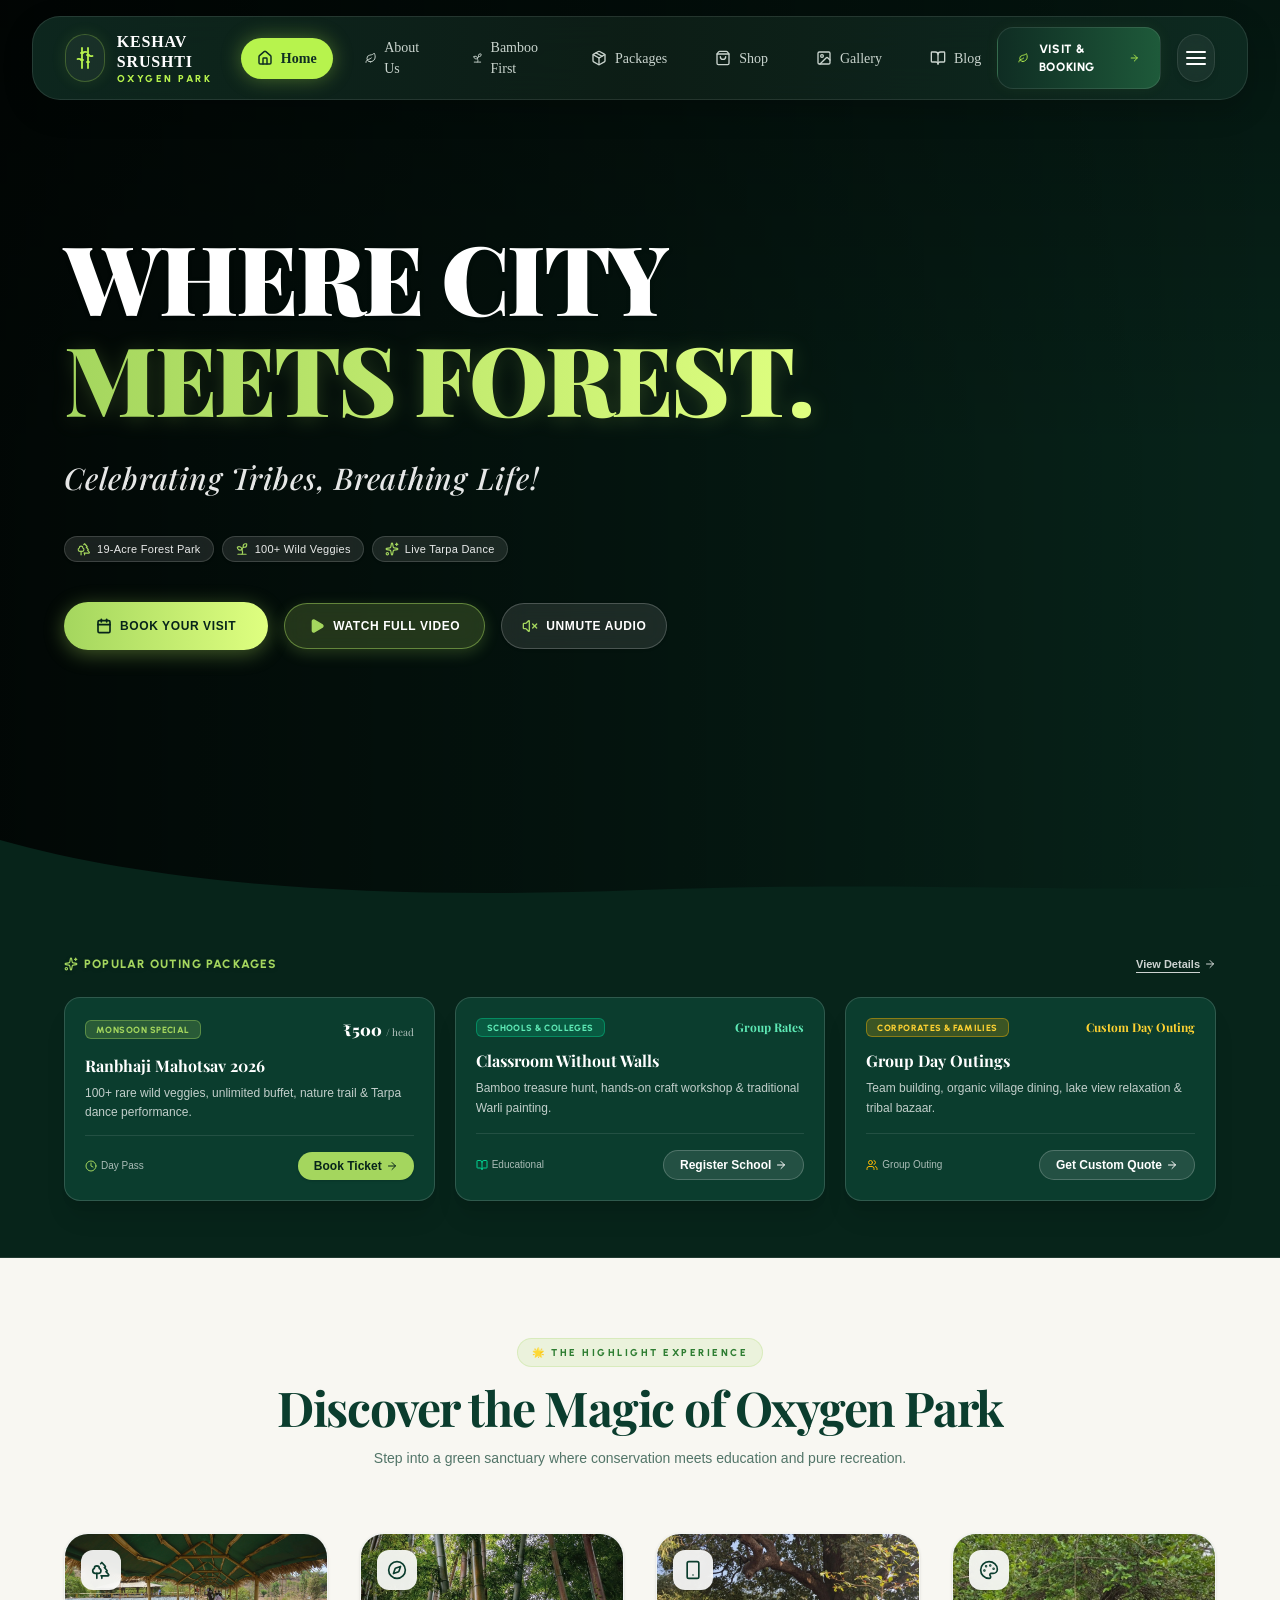
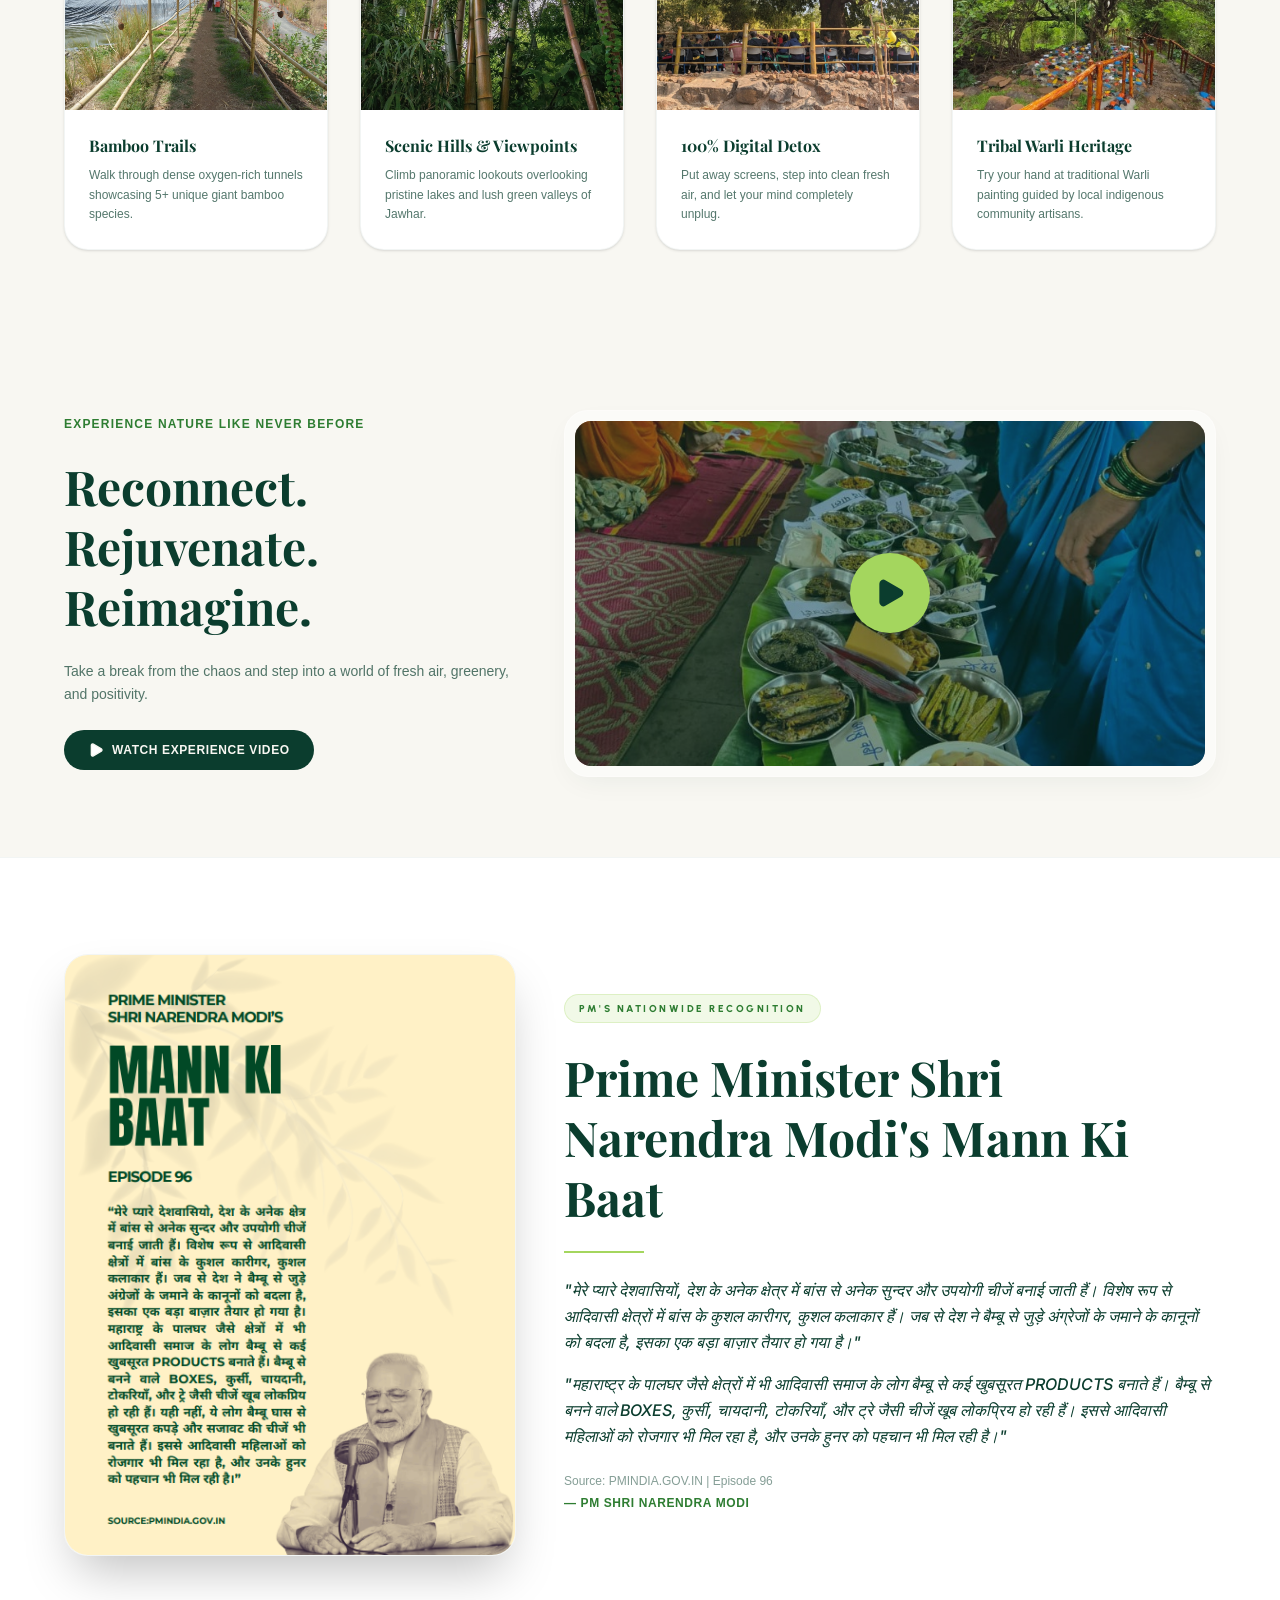
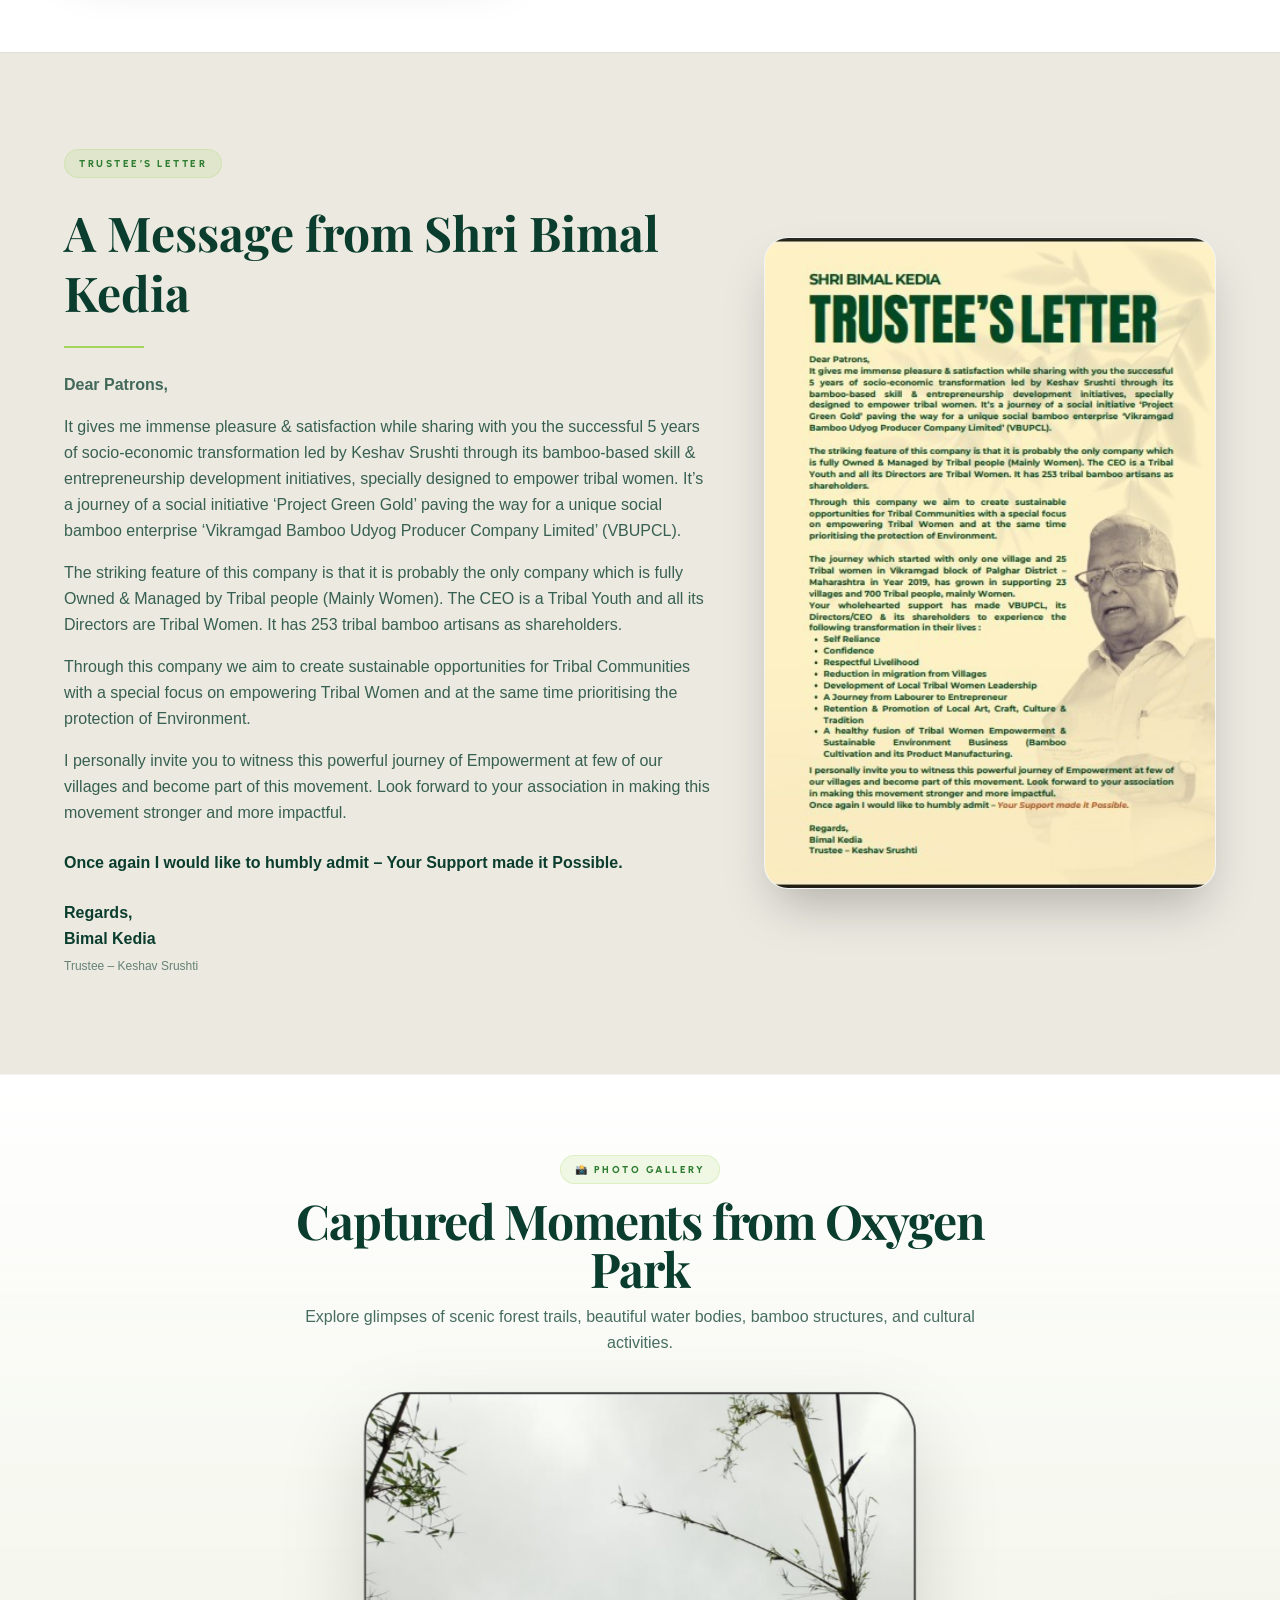
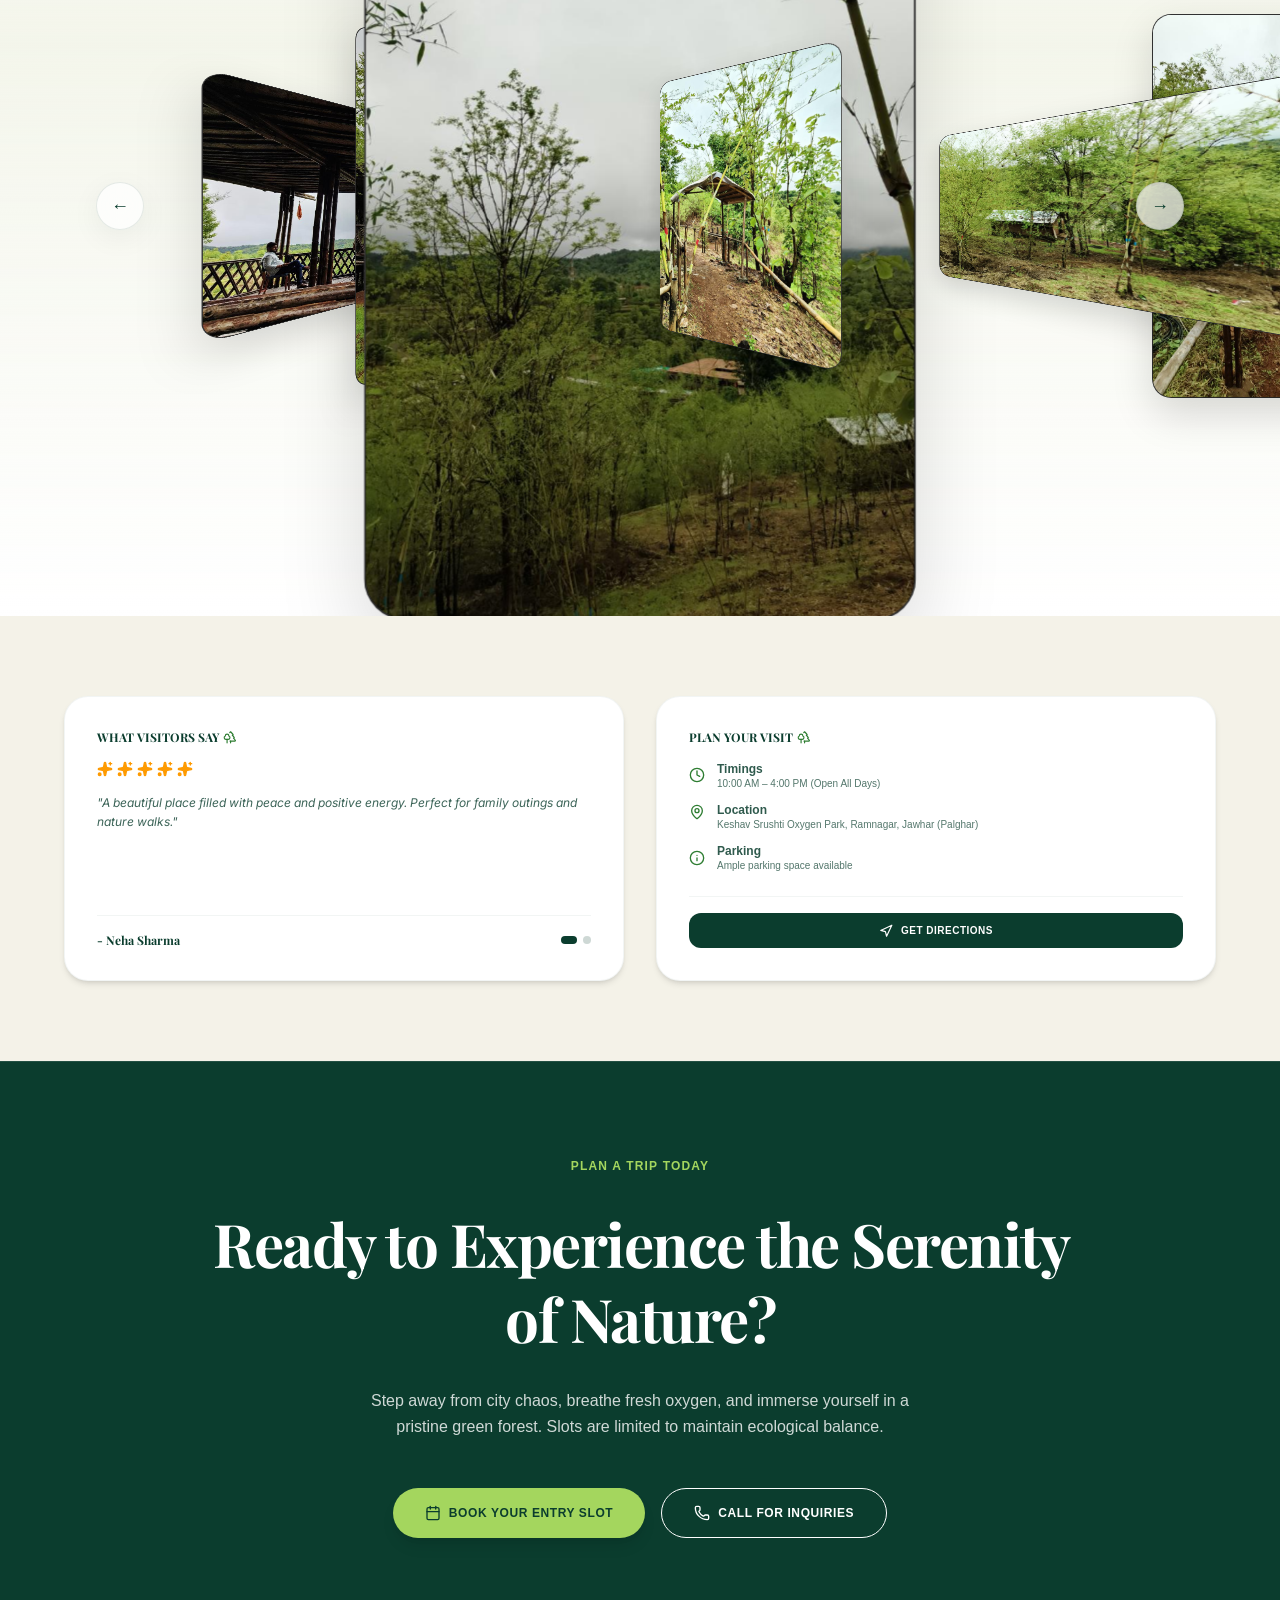
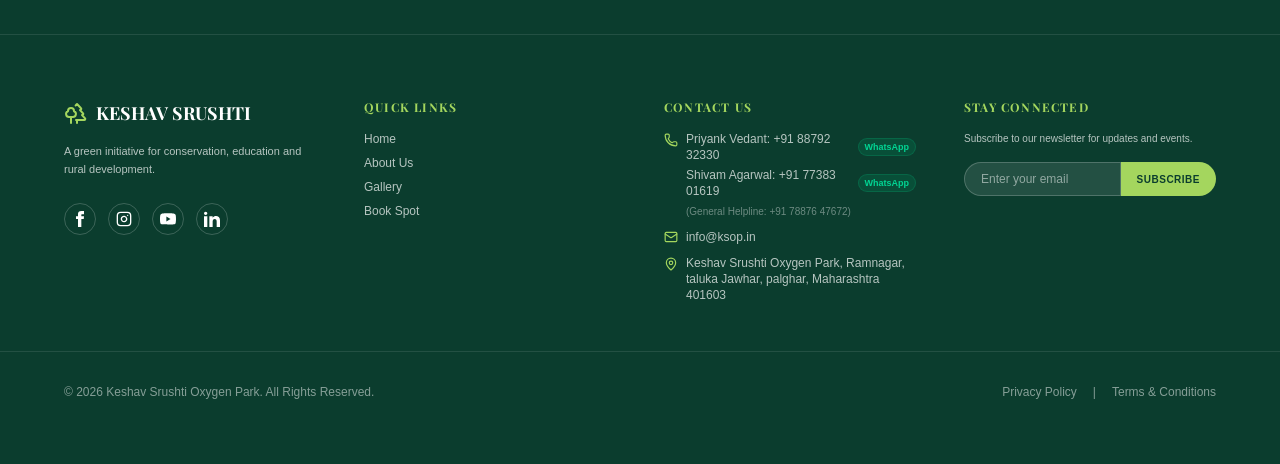
==== index.html @ 67abbc07 "Initial commit: Pixel-perfect clone of Keshav Srushti Oxygen Park (ksop.in)" ====
<!DOCTYPE html>
<html lang="en" class="h-full antialiased scroll-smooth"><head><meta charset="utf-8"><meta name="viewport" content="width=device-width, initial-scale=1"><link rel="preload" as="image" imagesrcset="/icon.png"><link rel="stylesheet" href="/_next/static/chunks/1e2nemvniucsb.css" data-precedence="next"><link rel="preload" as="script" fetchpriority="low" href="/_next/static/chunks/2zjueh7t2vecu.js"><link rel="preload" href="https://fonts.googleapis.com/css2?family=Inter:wght@300;400;500;600;700&amp;family=Playfair+Display:ital,wght@0,400..900;1,400..900&amp;family=Urbanist:wght@400;500;600;700;800&amp;family=Material+Symbols+Outlined:opsz,wght,FILL,GRAD@20..48,100..700,0..1,-50..200&amp;display=swap" as="style"><link rel="preconnect" href="https://fonts.googleapis.com"><link rel="preconnect" href="https://fonts.gstatic.com" crossorigin="anonymous"><title>Keshav Srushti Oxygen Park | Breathe Fresh, Reconnect with Nature</title><meta name="description" content="Escape the city and discover bamboo trails, oxygen-rich forests, scenic viewpoints, local food, and tribal cultural experiences in Jawhar, Maharashtra."><meta name="keywords" content="Keshav Srushti, Oxygen Park, Jawhar, Eco Tourism, Maharashtra Tourism, Forest Trails, Nature Booking"><meta property="og:title" content="Keshav Srushti Oxygen Park | Jawhar, Maharashtra"><meta property="og:description" content="Escape the city and experience bamboo trails, oxygen-rich forests, and scenic viewpoints."><meta property="og:locale" content="en_IN"><meta property="og:type" content="website"><meta name="twitter:card" content="summary"><meta name="twitter:title" content="Keshav Srushti Oxygen Park | Jawhar, Maharashtra"><meta name="twitter:description" content="Escape the city and experience bamboo trails, oxygen-rich forests, and scenic viewpoints."><link rel="icon" href="/favicon.ico" sizes="48x48" type="image/x-icon"><link rel="icon" href="/icon.png" sizes="1024x1024" type="image/png"><link href="https://fonts.googleapis.com/css2?family=Inter:wght@300;400;500;600;700&amp;family=Playfair+Display:ital,wght@0,400..900;1,400..900&amp;family=Urbanist:wght@400;500;600;700;800&amp;family=Material+Symbols+Outlined:opsz,wght,FILL,GRAD@20..48,100..700,0..1,-50..200&amp;display=swap" rel="stylesheet"><link rel="stylesheet" href="/styles.css">
</head><body class="min-h-full flex flex-col bg-background font-body text-on-background"><div hidden=""><!--$--><!--/$--></div><!--$--><div class="relative min-h-screen selection:bg-accent selection:text-primary bg-background text-tertiary antialiased overflow-x-hidden font-body flex flex-col justify-between"><nav class="fixed left-1/2 -translate-x-1/2 w-[calc(100%-2rem)] md:w-[calc(100%-4rem)] max-w-[1440px] z-50 transition-all duration-500 ease-[cubic-bezier(0.16,1,0.3,1)] top-4 h-[84px] rounded-[28px] bg-gradient-to-r from-[#0F2D23]/85 via-[#0F2119]/82 to-[#0F2D23]/85 border-white/10 shadow-[0_10px_30px_rgba(0,0,0,0.2)] border backdrop-blur-[20px] flex items-center px-6 md:px-8" style="opacity: 1; transform: none;"><div class="flex justify-between items-center w-full"><a class="flex items-center gap-3 group z-50" href="/"><div class="w-11 h-11 md:w-12 md:h-12 rounded-full bg-white/5 border border-[#B7F34D]/25 flex items-center justify-center text-[#B7F34D] shadow-[0_0_15px_rgba(183,243,77,0.1)] transition-all duration-300 group-hover:scale-105 group-hover:border-[#B7F34D]/50 group-hover:bg-[#B7F34D]/5"><svg class="w-5.5 h-5.5 md:w-6 md:h-6 stroke-[1.8]" viewBox="0 0 24 24" fill="none" stroke="currentColor"><path d="M9 22V2M15 22V2" stroke-linecap="round"></path><path d="M8 7h2M8 14h2M14 9h2M14 16h2" stroke-linecap="round"></path><path d="M9 7c1.5-1 3-1.5 4.5-1M15 9c1.5 1 3 1.5 4.5 1M9 14c-1.5-1-3-1.5-4.5-1" stroke-linecap="round"></path></svg></div><div class="flex flex-col"><span class="font-['Urbanist'] text-sm md:text-base font-bold tracking-[0.05em] text-white leading-tight uppercase">KESHAV SRUSHTI</span><span class="font-['Urbanist'] text-[9px] md:text-[10px] font-extrabold tracking-[0.25em] text-[#B7F34D] uppercase leading-none mt-0.5">OXYGEN PARK</span></div></a><div class="hidden lg:flex gap-2 xl:gap-4 items-center font-['Urbanist'] text-[14px] font-medium text-[#C9D4CE]"><a class="relative px-4 py-2.5 rounded-full flex items-center gap-2 group transition-all duration-300 text-[#0F2D23] font-bold" href="/"><svg xmlns="http://www.w3.org/2000/svg" width="24" height="24" viewBox="0 0 24 24" fill="none" stroke="currentColor" stroke-width="2" stroke-linecap="round" stroke-linejoin="round" class="lucide lucide-house w-4 h-4 transition-transform duration-300 group-hover:scale-110 text-[#0F2D23] stroke-[2.2]" aria-hidden="true"><path d="M15 21v-8a1 1 0 0 0-1-1h-4a1 1 0 0 0-1 1v8"></path><path d="M3 10a2 2 0 0 1 .709-1.528l7-6a2 2 0 0 1 2.582 0l7 6A2 2 0 0 1 21 10v9a2 2 0 0 1-2 2H5a2 2 0 0 1-2-2z"></path></svg><span>Home</span><div class="absolute inset-0 bg-[#B7F34D] rounded-full -z-10 shadow-[0_0_20px_rgba(183,243,77,0.35)]" style="opacity: 1;"></div></a><a class="relative px-4 py-2.5 rounded-full flex items-center gap-2 group transition-all duration-300 hover:text-white" href="/about"><svg xmlns="http://www.w3.org/2000/svg" width="24" height="24" viewBox="0 0 24 24" fill="none" stroke="currentColor" stroke-width="2" stroke-linecap="round" stroke-linejoin="round" class="lucide lucide-leaf w-4 h-4 transition-transform duration-300 group-hover:scale-110 text-[#C9D4CE] group-hover:text-[#B7F34D]" aria-hidden="true"><path d="M11 20A7 7 0 0 1 9.8 6.1C15.5 5 17 4.48 19 2c1 2 2 4.18 2 8 0 5.5-4.78 10-10 10Z"></path><path d="M2 21c0-3 1.85-5.36 5.08-6C9.5 14.52 12 13 13 12"></path></svg><span>About Us</span><span class="absolute bottom-1 left-1/2 -translate-x-1/2 w-0 h-[2px] bg-[#B7F34D] rounded-full transition-all duration-300 group-hover:w-1/2"></span></a><a class="relative px-4 py-2.5 rounded-full flex items-center gap-2 group transition-all duration-300 hover:text-white" href="/bamboofirst"><svg xmlns="http://www.w3.org/2000/svg" width="24" height="24" viewBox="0 0 24 24" fill="none" stroke="currentColor" stroke-width="2" stroke-linecap="round" stroke-linejoin="round" class="lucide lucide-sprout w-4 h-4 transition-transform duration-300 group-hover:scale-110 text-[#C9D4CE] group-hover:text-[#B7F34D]" aria-hidden="true"><path d="M14 9.536V7a4 4 0 0 1 4-4h1.5a.5.5 0 0 1 .5.5V5a4 4 0 0 1-4 4 4 4 0 0 0-4 4c0 2 1 3 1 5a5 5 0 0 1-1 3"></path><path d="M4 9a5 5 0 0 1 8 4 5 5 0 0 1-8-4"></path><path d="M5 21h14"></path></svg><span>Bamboo First</span><span class="absolute bottom-1 left-1/2 -translate-x-1/2 w-0 h-[2px] bg-[#B7F34D] rounded-full transition-all duration-300 group-hover:w-1/2"></span></a><a class="relative px-4 py-2.5 rounded-full flex items-center gap-2 group transition-all duration-300 hover:text-white" href="/packages"><svg xmlns="http://www.w3.org/2000/svg" width="24" height="24" viewBox="0 0 24 24" fill="none" stroke="currentColor" stroke-width="2" stroke-linecap="round" stroke-linejoin="round" class="lucide lucide-package w-4 h-4 transition-transform duration-300 group-hover:scale-110 text-[#C9D4CE] group-hover:text-[#B7F34D]" aria-hidden="true"><path d="M11 21.73a2 2 0 0 0 2 0l7-4A2 2 0 0 0 21 16V8a2 2 0 0 0-1-1.73l-7-4a2 2 0 0 0-2 0l-7 4A2 2 0 0 0 3 8v8a2 2 0 0 0 1 1.73z"></path><path d="M12 22V12"></path><polyline points="3.29 7 12 12 20.71 7"></polyline><path d="m7.5 4.27 9 5.15"></path></svg><span>Packages</span><span class="absolute bottom-1 left-1/2 -translate-x-1/2 w-0 h-[2px] bg-[#B7F34D] rounded-full transition-all duration-300 group-hover:w-1/2"></span></a><a class="relative px-4 py-2.5 rounded-full flex items-center gap-2 group transition-all duration-300 hover:text-white" href="/shop"><svg xmlns="http://www.w3.org/2000/svg" width="24" height="24" viewBox="0 0 24 24" fill="none" stroke="currentColor" stroke-width="2" stroke-linecap="round" stroke-linejoin="round" class="lucide lucide-shopping-bag w-4 h-4 transition-transform duration-300 group-hover:scale-110 text-[#C9D4CE] group-hover:text-[#B7F34D]" aria-hidden="true"><path d="M16 10a4 4 0 0 1-8 0"></path><path d="M3.103 6.034h17.794"></path><path d="M3.4 5.467a2 2 0 0 0-.4 1.2V20a2 2 0 0 0 2 2h14a2 2 0 0 0 2-2V6.667a2 2 0 0 0-.4-1.2l-2-2.667A2 2 0 0 0 17 2H7a2 2 0 0 0-1.6.8z"></path></svg><span>Shop</span><span class="absolute bottom-1 left-1/2 -translate-x-1/2 w-0 h-[2px] bg-[#B7F34D] rounded-full transition-all duration-300 group-hover:w-1/2"></span></a><a class="relative px-4 py-2.5 rounded-full flex items-center gap-2 group transition-all duration-300 hover:text-white" href="/gallery"><svg xmlns="http://www.w3.org/2000/svg" width="24" height="24" viewBox="0 0 24 24" fill="none" stroke="currentColor" stroke-width="2" stroke-linecap="round" stroke-linejoin="round" class="lucide lucide-image w-4 h-4 transition-transform duration-300 group-hover:scale-110 text-[#C9D4CE] group-hover:text-[#B7F34D]" aria-hidden="true"><rect width="18" height="18" x="3" y="3" rx="2" ry="2"></rect><circle cx="9" cy="9" r="2"></circle><path d="m21 15-3.086-3.086a2 2 0 0 0-2.828 0L6 21"></path></svg><span>Gallery</span><span class="absolute bottom-1 left-1/2 -translate-x-1/2 w-0 h-[2px] bg-[#B7F34D] rounded-full transition-all duration-300 group-hover:w-1/2"></span></a><a class="relative px-4 py-2.5 rounded-full flex items-center gap-2 group transition-all duration-300 hover:text-white" href="/blog"><svg xmlns="http://www.w3.org/2000/svg" width="24" height="24" viewBox="0 0 24 24" fill="none" stroke="currentColor" stroke-width="2" stroke-linecap="round" stroke-linejoin="round" class="lucide lucide-book-open w-4 h-4 transition-transform duration-300 group-hover:scale-110 text-[#C9D4CE] group-hover:text-[#B7F34D]" aria-hidden="true"><path d="M12 7v14"></path><path d="M3 18a1 1 0 0 1-1-1V4a1 1 0 0 1 1-1h5a4 4 0 0 1 4 4 4 4 0 0 1 4-4h5a1 1 0 0 1 1 1v13a1 1 0 0 1-1 1h-6a3 3 0 0 0-3 3 3 3 0 0 0-3-3z"></path></svg><span>Blog</span><span class="absolute bottom-1 left-1/2 -translate-x-1/2 w-0 h-[2px] bg-[#B7F34D] rounded-full transition-all duration-300 group-hover:w-1/2"></span></a></div><div class="flex items-center gap-4"><a class="hidden md:flex items-center gap-2.5 px-5 py-3 rounded-2xl bg-gradient-to-r from-[#0F2D23] to-[#1E5A3A] border border-white/10 font-['Urbanist'] text-[12px] uppercase tracking-wider font-extrabold text-white shadow-[0_0_15px_rgba(183,243,77,0.05)] hover:shadow-[0_10px_25px_rgba(30,90,58,0.35)] hover:border-[#B7F34D]/35 transition-all duration-300 group hover:-translate-y-0.5 active:translate-y-0" href="/booking"><svg xmlns="http://www.w3.org/2000/svg" width="24" height="24" viewBox="0 0 24 24" fill="none" stroke="currentColor" stroke-width="2" stroke-linecap="round" stroke-linejoin="round" class="lucide lucide-leaf w-3.5 h-3.5 text-[#B7F34D] transition-transform duration-300 group-hover:rotate-12" aria-hidden="true"><path d="M11 20A7 7 0 0 1 9.8 6.1C15.5 5 17 4.48 19 2c1 2 2 4.18 2 8 0 5.5-4.78 10-10 10Z"></path><path d="M2 21c0-3 1.85-5.36 5.08-6C9.5 14.52 12 13 13 12"></path></svg><span>Visit &amp; Booking</span><svg xmlns="http://www.w3.org/2000/svg" width="24" height="24" viewBox="0 0 24 24" fill="none" stroke="currentColor" stroke-width="2" stroke-linecap="round" stroke-linejoin="round" class="lucide lucide-arrow-right w-3.5 h-3.5 text-[#B7F34D] transition-transform duration-300 group-hover:translate-x-1" aria-hidden="true"><path d="M5 12h14"></path><path d="m12 5 7 7-7 7"></path></svg></a><button class="z-50 w-11 h-11 md:w-12 md:h-12 rounded-full bg-white/5 border border-white/10 hover:border-[#B7F34D]/30 hover:bg-white/10 text-white flex items-center justify-center transition-all duration-300 focus:outline-none shadow-md backdrop-blur-md" aria-label="Toggle Menu"><div class="relative w-6 h-6 flex flex-col justify-center items-center"><span class="block absolute h-[2px] w-5 bg-white rounded-full transition-all duration-350 ease-[cubic-bezier(0.16,1,0.3,1)] -translate-y-1.5"></span><span class="block absolute h-[2px] w-5 bg-white rounded-full transition-all duration-250 ease-[cubic-bezier(0.16,1,0.3,1)] opacity-100"></span><span class="block absolute h-[2px] w-5 bg-white rounded-full transition-all duration-350 ease-[cubic-bezier(0.16,1,0.3,1)] translate-y-1.5"></span></div></button></div></div></nav><main class="flex-1 w-full pt-0"><div class="w-full"><section class="relative min-h-screen w-full flex items-center justify-center overflow-hidden bg-[#07241A] pt-28 pb-32"><div class="absolute inset-0 z-0"><video autoplay="" loop="" muted="" playsinline="" preload="auto" class="absolute inset-0 w-full h-full object-cover object-center filter brightness-[0.68] md:brightness-[0.75] contrast-[1.03]" src="/keshav_shrusti_image/hero_video.mp4"></video><div class="absolute inset-0 bg-gradient-to-t from-[#07241A] via-transparent to-black/40 z-10 pointer-events-none"></div><div class="absolute inset-0 bg-gradient-to-r from-black/80 via-black/45 to-transparent z-10 pointer-events-none"></div></div><div class="relative z-20 max-w-7xl mx-auto px-5 md:px-16 w-full flex flex-col justify-center h-full pt-12 md:pt-16 pb-16 md:pb-24"><div class="max-w-3xl text-left space-y-6 md:space-y-8 mt-4 md:mt-6"><h1 class="font-headline text-4xl sm:text-6xl lg:text-8xl text-white leading-[1.05] font-black tracking-tight drop-shadow-sm">WHERE CITY <br><span class="text-transparent bg-clip-text bg-gradient-to-r from-accent to-[#DFFF80] filter drop-shadow-[0_2px_10px_rgba(182,238,98,0.2)]">MEETS FOREST.</span></h1><h2 class="font-headline text-base sm:text-2xl md:text-3xl text-white/90 font-medium italic tracking-wide pb-1" style="opacity: 1; transform: none;">Celebrating Tribes, Breathing Life!</h2><div class="flex flex-wrap gap-2 pt-1"><span class="inline-flex items-center gap-1.5 px-3 py-1 rounded-full bg-white/10 backdrop-blur-md border border-white/15 text-white/90 text-[11px] font-medium tracking-wide shadow-sm"><svg xmlns="http://www.w3.org/2000/svg" width="24" height="24" viewBox="0 0 24 24" fill="none" stroke="currentColor" stroke-width="2" stroke-linecap="round" stroke-linejoin="round" class="lucide lucide-trees w-3.5 h-3.5 text-accent" aria-hidden="true"><path d="M10 10v.2A3 3 0 0 1 8.9 16H5a3 3 0 0 1-1-5.8V10a3 3 0 0 1 6 0Z"></path><path d="M7 16v6"></path><path d="M13 19v3"></path><path d="M12 19h8.3a1 1 0 0 0 .7-1.7L18 14h.3a1 1 0 0 0 .7-1.7L16 9h.2a1 1 0 0 0 .8-1.7L13 3l-1.4 1.5"></path></svg> 19-Acre Forest Park</span><span class="inline-flex items-center gap-1.5 px-3 py-1 rounded-full bg-white/10 backdrop-blur-md border border-white/15 text-white/90 text-[11px] font-medium tracking-wide shadow-sm"><svg xmlns="http://www.w3.org/2000/svg" width="24" height="24" viewBox="0 0 24 24" fill="none" stroke="currentColor" stroke-width="2" stroke-linecap="round" stroke-linejoin="round" class="lucide lucide-sprout w-3.5 h-3.5 text-accent" aria-hidden="true"><path d="M14 9.536V7a4 4 0 0 1 4-4h1.5a.5.5 0 0 1 .5.5V5a4 4 0 0 1-4 4 4 4 0 0 0-4 4c0 2 1 3 1 5a5 5 0 0 1-1 3"></path><path d="M4 9a5 5 0 0 1 8 4 5 5 0 0 1-8-4"></path><path d="M5 21h14"></path></svg> 100+ Wild Veggies</span><span class="inline-flex items-center gap-1.5 px-3 py-1 rounded-full bg-white/10 backdrop-blur-md border border-white/15 text-white/90 text-[11px] font-medium tracking-wide shadow-sm"><svg xmlns="http://www.w3.org/2000/svg" width="24" height="24" viewBox="0 0 24 24" fill="none" stroke="currentColor" stroke-width="2" stroke-linecap="round" stroke-linejoin="round" class="lucide lucide-sparkles w-3.5 h-3.5 text-accent" aria-hidden="true"><path d="M11.017 2.814a1 1 0 0 1 1.966 0l1.051 5.558a2 2 0 0 0 1.594 1.594l5.558 1.051a1 1 0 0 1 0 1.966l-5.558 1.051a2 2 0 0 0-1.594 1.594l-1.051 5.558a1 1 0 0 1-1.966 0l-1.051-5.558a2 2 0 0 0-1.594-1.594l-5.558-1.051a1 1 0 0 1 0-1.966l5.558-1.051a2 2 0 0 0 1.594-1.594z"></path><path d="M20 2v4"></path><path d="M22 4h-4"></path><circle cx="4" cy="20" r="2"></circle></svg> Live Tarpa Dance</span></div><div class="flex flex-wrap items-center gap-3 md:gap-4 pt-2"><a class="font-buttons text-[10px] md:text-xs uppercase tracking-wider bg-gradient-to-r from-accent to-[#DFFF80] text-[#07241A] hover:brightness-110 px-6 md:px-8 py-3.5 md:py-4 rounded-full font-bold transition-all duration-300 inline-flex items-center gap-2 shadow-[0_4px_20px_rgba(182,238,98,0.35)] active:scale-95 cursor-pointer" href="/booking"><svg xmlns="http://www.w3.org/2000/svg" width="24" height="24" viewBox="0 0 24 24" fill="none" stroke="currentColor" stroke-width="2" stroke-linecap="round" stroke-linejoin="round" class="lucide lucide-calendar w-4 h-4 stroke-[2.5]" aria-hidden="true"><path d="M8 2v4"></path><path d="M16 2v4"></path><rect width="18" height="18" x="3" y="4" rx="2"></rect><path d="M3 10h18"></path></svg><span>BOOK YOUR VISIT</span></a><button type="button" class="font-buttons text-[10px] md:text-xs uppercase tracking-wider bg-accent/20 hover:bg-accent/30 text-white border border-accent/50 backdrop-blur-md px-6 py-3.5 rounded-full font-bold transition-all duration-300 inline-flex items-center gap-2 shadow-[0_4px_15px_rgba(182,238,98,0.2)] active:scale-95 cursor-pointer"><svg xmlns="http://www.w3.org/2000/svg" width="24" height="24" viewBox="0 0 24 24" fill="none" stroke="currentColor" stroke-width="2" stroke-linecap="round" stroke-linejoin="round" class="lucide lucide-play w-4 h-4 fill-accent text-accent animate-pulse" aria-hidden="true"><path d="M5 5a2 2 0 0 1 3.008-1.728l11.997 6.998a2 2 0 0 1 .003 3.458l-12 7A2 2 0 0 1 5 19z"></path></svg><span>WATCH FULL VIDEO</span></button><button type="button" class="font-buttons text-[10px] md:text-xs uppercase tracking-wider bg-white/10 hover:bg-white/20 text-white border border-white/20 backdrop-blur-md px-5 py-3.5 rounded-full font-semibold transition-all duration-300 inline-flex items-center gap-2 shadow-sm active:scale-95 cursor-pointer"><svg xmlns="http://www.w3.org/2000/svg" width="24" height="24" viewBox="0 0 24 24" fill="none" stroke="currentColor" stroke-width="2" stroke-linecap="round" stroke-linejoin="round" class="lucide lucide-volume-x w-4 h-4 text-accent" aria-hidden="true"><path d="M11 4.702a.705.705 0 0 0-1.203-.498L6.413 7.587A1.4 1.4 0 0 1 5.416 8H3a1 1 0 0 0-1 1v6a1 1 0 0 0 1 1h2.416a1.4 1.4 0 0 1 .997.413l3.383 3.384A.705.705 0 0 0 11 19.298z"></path><line x1="22" x2="16" y1="9" y2="15"></line><line x1="16" x2="22" y1="9" y2="15"></line></svg><span>UNMUTE AUDIO</span></button></div></div></div><div class="absolute bottom-0 left-0 w-full overflow-hidden leading-none z-10 pointer-events-none"><svg class="relative block w-full h-[60px]" viewBox="0 0 1200 120" preserveAspectRatio="none"><path d="M0,0 C150,90 350,120 600,100 C850,80 1050,110 1200,90 L1200,120 L0,120 Z" fill="#07241A"></path></svg></div></section><section class="bg-[#07241A] py-10 md:py-14 px-6 md:px-16 border-b border-white/10 relative z-20"><div class="max-w-7xl mx-auto space-y-6"><div class="flex items-center justify-between"><span class="font-buttons text-[10px] sm:text-xs text-accent uppercase font-extrabold tracking-widest flex items-center gap-1.5 drop-shadow"><svg xmlns="http://www.w3.org/2000/svg" width="24" height="24" viewBox="0 0 24 24" fill="none" stroke="currentColor" stroke-width="2" stroke-linecap="round" stroke-linejoin="round" class="lucide lucide-sparkles w-3.5 h-3.5 text-accent animate-pulse" aria-hidden="true"><path d="M11.017 2.814a1 1 0 0 1 1.966 0l1.051 5.558a2 2 0 0 0 1.594 1.594l5.558 1.051a1 1 0 0 1 0 1.966l-5.558 1.051a2 2 0 0 0-1.594 1.594l-1.051 5.558a1 1 0 0 1-1.966 0l-1.051-5.558a2 2 0 0 0-1.594-1.594l-5.558-1.051a1 1 0 0 1 0-1.966l5.558-1.051a2 2 0 0 0 1.594-1.594z"></path><path d="M20 2v4"></path><path d="M22 4h-4"></path><circle cx="4" cy="20" r="2"></circle></svg> Popular Outing Packages</span><a href="#packages" class="text-[11px] text-white/80 hover:text-white underline underline-offset-4 font-buttons font-semibold flex items-center gap-1 transition-all">View Details <svg xmlns="http://www.w3.org/2000/svg" width="24" height="24" viewBox="0 0 24 24" fill="none" stroke="currentColor" stroke-width="2" stroke-linecap="round" stroke-linejoin="round" class="lucide lucide-arrow-right w-3 h-3" aria-hidden="true"><path d="M5 12h14"></path><path d="m12 5 7 7-7 7"></path></svg></a></div><div class="grid grid-cols-1 sm:grid-cols-3 gap-4 md:gap-5"><div class="bg-[#0B3D2E] border border-white/15 hover:border-accent/60 rounded-2xl p-5 flex flex-col justify-between transition-all duration-300 group shadow-xl hover:bg-[#0D4837]"><div><div class="flex items-center justify-between mb-3"><span class="text-[9px] font-buttons uppercase font-extrabold tracking-wider bg-accent/20 text-accent border border-accent/40 px-2.5 py-0.5 rounded-md">MONSOON SPECIAL</span><span class="text-base font-black text-white font-headline">₹500 <span class="text-[10px] text-white/70 font-normal">/ head</span></span></div><h3 class="font-headline text-base font-bold text-white group-hover:text-accent transition-colors">Ranbhaji Mahotsav 2026</h3><p class="text-xs text-white/75 font-body mt-1.5 line-clamp-2 leading-relaxed">100+ rare wild veggies, unlimited buffet, nature trail &amp; Tarpa dance performance.</p></div><div class="pt-4 mt-3 border-t border-white/10 flex items-center justify-between"><span class="text-[10px] text-white/65 font-buttons flex items-center gap-1"><svg xmlns="http://www.w3.org/2000/svg" width="24" height="24" viewBox="0 0 24 24" fill="none" stroke="currentColor" stroke-width="2" stroke-linecap="round" stroke-linejoin="round" class="lucide lucide-clock w-3 h-3 text-accent" aria-hidden="true"><circle cx="12" cy="12" r="10"></circle><path d="M12 6v6l4 2"></path></svg> Day Pass</span><a class="text-xs font-buttons font-bold text-[#07241A] bg-accent hover:bg-[#DFFF80] px-4 py-1.5 rounded-full transition-all flex items-center gap-1 shadow-sm active:scale-95" href="/booking">Book Ticket <svg xmlns="http://www.w3.org/2000/svg" width="24" height="24" viewBox="0 0 24 24" fill="none" stroke="currentColor" stroke-width="2" stroke-linecap="round" stroke-linejoin="round" class="lucide lucide-arrow-right w-3 h-3" aria-hidden="true"><path d="M5 12h14"></path><path d="m12 5 7 7-7 7"></path></svg></a></div></div><div class="bg-[#0B3D2E] border border-white/15 hover:border-emerald-400/60 rounded-2xl p-5 flex flex-col justify-between transition-all duration-300 group shadow-xl hover:bg-[#0D4837]"><div><div class="flex items-center justify-between mb-3"><span class="text-[9px] font-buttons uppercase font-extrabold tracking-wider bg-emerald-400/20 text-emerald-300 border border-emerald-400/40 px-2.5 py-0.5 rounded-md">SCHOOLS &amp; COLLEGES</span><span class="text-xs font-bold text-emerald-300 font-headline">Group Rates</span></div><h3 class="font-headline text-base font-bold text-white group-hover:text-emerald-300 transition-colors">Classroom Without Walls</h3><p class="text-xs text-white/75 font-body mt-1.5 line-clamp-2 leading-relaxed">Bamboo treasure hunt, hands-on craft workshop &amp; traditional Warli painting.</p></div><div class="pt-4 mt-3 border-t border-white/10 flex items-center justify-between"><span class="text-[10px] text-white/65 font-buttons flex items-center gap-1"><svg xmlns="http://www.w3.org/2000/svg" width="24" height="24" viewBox="0 0 24 24" fill="none" stroke="currentColor" stroke-width="2" stroke-linecap="round" stroke-linejoin="round" class="lucide lucide-book-open w-3 h-3 text-emerald-400" aria-hidden="true"><path d="M12 7v14"></path><path d="M3 18a1 1 0 0 1-1-1V4a1 1 0 0 1 1-1h5a4 4 0 0 1 4 4 4 4 0 0 1 4-4h5a1 1 0 0 1 1 1v13a1 1 0 0 1-1 1h-6a3 3 0 0 0-3 3 3 3 0 0 0-3-3z"></path></svg> Educational</span><button type="button" class="text-xs font-buttons font-bold text-white bg-white/10 hover:bg-white/20 border border-white/20 px-4 py-1.5 rounded-full transition-all flex items-center gap-1 cursor-pointer active:scale-95">Register School <svg xmlns="http://www.w3.org/2000/svg" width="24" height="24" viewBox="0 0 24 24" fill="none" stroke="currentColor" stroke-width="2" stroke-linecap="round" stroke-linejoin="round" class="lucide lucide-arrow-right w-3 h-3" aria-hidden="true"><path d="M5 12h14"></path><path d="m12 5 7 7-7 7"></path></svg></button></div></div><div class="bg-[#0B3D2E] border border-white/15 hover:border-amber-400/60 rounded-2xl p-5 flex flex-col justify-between transition-all duration-300 group shadow-xl hover:bg-[#0D4837]"><div><div class="flex items-center justify-between mb-3"><span class="text-[9px] font-buttons uppercase font-extrabold tracking-wider bg-amber-400/20 text-amber-300 border border-amber-400/40 px-2.5 py-0.5 rounded-md">CORPORATES &amp; FAMILIES</span><span class="text-xs font-bold text-amber-300 font-headline">Custom Day Outing</span></div><h3 class="font-headline text-base font-bold text-white group-hover:text-amber-300 transition-colors">Group Day Outings</h3><p class="text-xs text-white/75 font-body mt-1.5 line-clamp-2 leading-relaxed">Team building, organic village dining, lake view relaxation &amp; tribal bazaar.</p></div><div class="pt-4 mt-3 border-t border-white/10 flex items-center justify-between"><span class="text-[10px] text-white/65 font-buttons flex items-center gap-1"><svg xmlns="http://www.w3.org/2000/svg" width="24" height="24" viewBox="0 0 24 24" fill="none" stroke="currentColor" stroke-width="2" stroke-linecap="round" stroke-linejoin="round" class="lucide lucide-users w-3 h-3 text-amber-400" aria-hidden="true"><path d="M16 21v-2a4 4 0 0 0-4-4H6a4 4 0 0 0-4 4v2"></path><path d="M16 3.128a4 4 0 0 1 0 7.744"></path><path d="M22 21v-2a4 4 0 0 0-3-3.87"></path><circle cx="9" cy="7" r="4"></circle></svg> Group Outing</span><button type="button" class="text-xs font-buttons font-bold text-white bg-white/10 hover:bg-white/20 border border-white/20 px-4 py-1.5 rounded-full transition-all flex items-center gap-1 cursor-pointer active:scale-95">Get Custom Quote <svg xmlns="http://www.w3.org/2000/svg" width="24" height="24" viewBox="0 0 24 24" fill="none" stroke="currentColor" stroke-width="2" stroke-linecap="round" stroke-linejoin="round" class="lucide lucide-arrow-right w-3 h-3" aria-hidden="true"><path d="M5 12h14"></path><path d="m12 5 7 7-7 7"></path></svg></button></div></div></div></div></section><section class="py-20 px-6 md:px-16 max-w-7xl mx-auto"><div class="text-center max-w-3xl mx-auto space-y-4 mb-16" style="opacity:1;transform:none"><span class="font-buttons text-[10px] tracking-[0.25em] text-secondary uppercase font-extrabold bg-accent/15 px-3.5 py-1.5 rounded-full inline-block border border-accent/25">🌟 THE HIGHLIGHT EXPERIENCE</span><h2 class="font-headline text-3xl md:text-5xl text-primary font-bold tracking-tight">Discover the Magic of Oxygen Park</h2><p class="font-body text-sm text-primary/70 max-w-xl mx-auto leading-relaxed">Step into a green sanctuary where conservation meets education and pure recreation.</p></div><div class="grid grid-cols-1 md:grid-cols-2 lg:grid-cols-4 gap-8"><div class="overflow-hidden rounded-[24px] border border-primary/5 shadow-sm flex flex-col hover:shadow-md transition-all duration-300 bg-white" style="opacity:1;transform:none"><div class="relative h-44 w-full overflow-hidden"><img src="/gallery/bamboo_pathway_walk.jpg" alt="Bamboo Trails" class="w-full h-full object-cover transition-transform duration-500 hover:scale-105"><div class="absolute top-4 left-4 w-10 h-10 rounded-xl bg-white/90 backdrop-blur-sm shadow-sm flex items-center justify-center z-10"><svg xmlns="http://www.w3.org/2000/svg" width="24" height="24" viewBox="0 0 24 24" fill="none" stroke="currentColor" stroke-width="2" stroke-linecap="round" stroke-linejoin="round" class="lucide lucide-trees w-5 h-5 text-primary" aria-hidden="true"><path d="M10 10v.2A3 3 0 0 1 8.9 16H5a3 3 0 0 1-1-5.8V10a3 3 0 0 1 6 0Z"></path><path d="M7 16v6"></path><path d="M13 19v3"></path><path d="M12 19h8.3a1 1 0 0 0 .7-1.7L18 14h.3a1 1 0 0 0 .7-1.7L16 9h.2a1 1 0 0 0 .8-1.7L13 3l-1.4 1.5"></path></svg></div><div class="absolute inset-0 opacity-10 bg-emerald-50/30"></div></div><div class="p-6 space-y-2 flex-grow flex flex-col justify-start"><h4 class="font-headline text-base font-bold text-primary">Bamboo Trails</h4><p class="font-body text-xs text-primary/70 leading-relaxed">Walk through dense oxygen-rich tunnels showcasing 5+ unique giant bamboo species.</p></div></div><div class="overflow-hidden rounded-[24px] border border-primary/5 shadow-sm flex flex-col hover:shadow-md transition-all duration-300 bg-white" style="opacity:1;transform:none"><div class="relative h-44 w-full overflow-hidden"><img src="/gallery/why_bamboo_forest.jpg" alt="Scenic Hills &amp; Viewpoints" class="w-full h-full object-cover transition-transform duration-500 hover:scale-105"><div class="absolute top-4 left-4 w-10 h-10 rounded-xl bg-white/90 backdrop-blur-sm shadow-sm flex items-center justify-center z-10"><svg xmlns="http://www.w3.org/2000/svg" width="24" height="24" viewBox="0 0 24 24" fill="none" stroke="currentColor" stroke-width="2" stroke-linecap="round" stroke-linejoin="round" class="lucide lucide-compass w-5 h-5 text-primary" aria-hidden="true"><circle cx="12" cy="12" r="10"></circle><path d="m16.24 7.76-1.804 5.411a2 2 0 0 1-1.265 1.265L7.76 16.24l1.804-5.411a2 2 0 0 1 1.265-1.265z"></path></svg></div><div class="absolute inset-0 opacity-10 bg-amber-50/30"></div></div><div class="p-6 space-y-2 flex-grow flex flex-col justify-start"><h4 class="font-headline text-base font-bold text-primary">Scenic Hills &amp; Viewpoints</h4><p class="font-body text-xs text-primary/70 leading-relaxed">Climb panoramic lookouts overlooking pristine lakes and lush green valleys of Jawhar.</p></div></div><div class="overflow-hidden rounded-[24px] border border-primary/5 shadow-sm flex flex-col hover:shadow-md transition-all duration-300 bg-white" style="opacity:1;transform:none"><div class="relative h-44 w-full overflow-hidden"><img src="/gallery/tree_gathering.jpg" alt="100% Digital Detox" class="w-full h-full object-cover transition-transform duration-500 hover:scale-105"><div class="absolute top-4 left-4 w-10 h-10 rounded-xl bg-white/90 backdrop-blur-sm shadow-sm flex items-center justify-center z-10"><svg xmlns="http://www.w3.org/2000/svg" width="24" height="24" viewBox="0 0 24 24" fill="none" stroke="currentColor" stroke-width="2" stroke-linecap="round" stroke-linejoin="round" class="lucide lucide-smartphone w-5 h-5 text-primary" aria-hidden="true"><rect width="14" height="20" x="5" y="2" rx="2" ry="2"></rect><path d="M12 18h.01"></path></svg></div><div class="absolute inset-0 opacity-10 bg-blue-50/30"></div></div><div class="p-6 space-y-2 flex-grow flex flex-col justify-start"><h4 class="font-headline text-base font-bold text-primary">100% Digital Detox</h4><p class="font-body text-xs text-primary/70 leading-relaxed">Put away screens, step into clean fresh air, and let your mind completely unplug.</p></div></div><div class="overflow-hidden rounded-[24px] border border-primary/5 shadow-sm flex flex-col hover:shadow-md transition-all duration-300 bg-white" style="opacity:1;transform:none"><div class="relative h-44 w-full overflow-hidden"><img src="/gallery/painted_stones_path.jpg" alt="Tribal Warli Heritage" class="w-full h-full object-cover transition-transform duration-500 hover:scale-105"><div class="absolute top-4 left-4 w-10 h-10 rounded-xl bg-white/90 backdrop-blur-sm shadow-sm flex items-center justify-center z-10"><svg xmlns="http://www.w3.org/2000/svg" width="24" height="24" viewBox="0 0 24 24" fill="none" stroke="currentColor" stroke-width="2" stroke-linecap="round" stroke-linejoin="round" class="lucide lucide-palette w-5 h-5 text-primary" aria-hidden="true"><path d="M12 22a1 1 0 0 1 0-20 10 9 0 0 1 10 9 5 5 0 0 1-5 5h-2.25a1.75 1.75 0 0 0-1.4 2.8l.3.4a1.75 1.75 0 0 1-1.4 2.8z"></path><circle cx="13.5" cy="6.5" r=".5" fill="currentColor"></circle><circle cx="17.5" cy="10.5" r=".5" fill="currentColor"></circle><circle cx="6.5" cy="12.5" r=".5" fill="currentColor"></circle><circle cx="8.5" cy="7.5" r=".5" fill="currentColor"></circle></svg></div><div class="absolute inset-0 opacity-10 bg-rose-50/30"></div></div><div class="p-6 space-y-2 flex-grow flex flex-col justify-start"><h4 class="font-headline text-base font-bold text-primary">Tribal Warli Heritage</h4><p class="font-body text-xs text-primary/70 leading-relaxed">Try your hand at traditional Warli painting guided by local indigenous community artisans.</p></div></div></div></section><section id="video" class="py-20 px-6 md:px-16 max-w-7xl mx-auto"><div class="grid grid-cols-1 lg:grid-cols-12 gap-12 items-center"><div class="lg:col-span-5 space-y-6"><span class="font-buttons text-xs text-secondary uppercase tracking-widest font-semibold block">EXPERIENCE NATURE LIKE NEVER BEFORE</span><h2 class="font-headline text-3xl md:text-5xl text-primary font-bold leading-tight">Reconnect. Rejuvenate. Reimagine.</h2><p class="font-body text-sm text-primary/70 leading-relaxed">Take a break from the chaos and step into a world of fresh air, greenery, and positivity.</p><div><button class="font-buttons text-xs uppercase tracking-wider bg-primary hover:bg-secondary text-background hover:text-white px-6 py-3 rounded-full font-bold transition-all duration-300 inline-flex items-center gap-2"><svg xmlns="http://www.w3.org/2000/svg" width="24" height="24" viewBox="0 0 24 24" fill="none" stroke="currentColor" stroke-width="2" stroke-linecap="round" stroke-linejoin="round" class="lucide lucide-play w-4 h-4 fill-white" aria-hidden="true"><path d="M5 5a2 2 0 0 1 3.008-1.728l11.997 6.998a2 2 0 0 1 .003 3.458l-12 7A2 2 0 0 1 5 19z"></path></svg><span>WATCH EXPERIENCE VIDEO</span></button></div></div><div class="lg:col-span-7 aspect-video rounded-3xl overflow-hidden glass p-2.5 border border-primary/5 shadow-2xl relative bg-white"><div class="w-full h-full rounded-2xl relative overflow-hidden group"><img src="/gallery/traditional_wild_veg_dishes.jpg" class="w-full h-full object-cover" alt="Video cover art"><div class="absolute inset-0 bg-primary/45 flex items-center justify-center group-hover:bg-primary/30 transition-all duration-300"><button class="w-20 h-20 rounded-full bg-accent text-primary flex items-center justify-center shadow-2xl transition-transform duration-300 group-hover:scale-110"><svg xmlns="http://www.w3.org/2000/svg" width="24" height="24" viewBox="0 0 24 24" fill="none" stroke="currentColor" stroke-width="2" stroke-linecap="round" stroke-linejoin="round" class="lucide lucide-play w-8 h-8 fill-primary" aria-hidden="true"><path d="M5 5a2 2 0 0 1 3.008-1.728l11.997 6.998a2 2 0 0 1 .003 3.458l-12 7A2 2 0 0 1 5 19z"></path></svg></button></div></div></div></div></section><section class="py-24 bg-white px-6 md:px-16 border-t border-primary/5"><div class="max-w-7xl mx-auto space-y-12"><div class="grid grid-cols-1 lg:grid-cols-12 gap-12 items-center"><div class="lg:col-span-5 relative rounded-3xl overflow-hidden shadow-2xl border border-primary/5"><img src="/gallery/mann_ki_baat_flyer.png" alt="Prime Minister Narendra Modi Mann Ki Baat Episode 96 endorsement of Palghar Bamboo products" class="w-full h-full object-cover aspect-[3/4]"></div><div class="lg:col-span-7 space-y-6 text-left"><span class="font-buttons text-[10px] tracking-[0.25em] text-secondary uppercase font-extrabold bg-accent/15 px-3.5 py-1.5 rounded-full inline-block border border-accent/25">PM'S NATIONWIDE RECOGNITION</span><h2 class="font-headline text-3xl md:text-5xl text-primary font-bold leading-tight">Prime Minister Shri Narendra Modi's Mann Ki Baat</h2><div class="w-20 h-0.5 bg-accent"></div><div class="space-y-4 font-body text-sm md:text-base text-primary/80 leading-relaxed"><p class="italic font-medium text-primary">"मेरे प्यारे देशवासियों, देश के अनेक क्षेत्र में बांस से अनेक सुन्दर और उपयोगी चीजें बनाई जाती हैं। विशेष रूप से आदिवासी क्षेत्रों में बांस के कुशल कारीगर, कुशल कलाकार हैं। जब से देश ने बैम्बू से जुड़े अंग्रेजों के जमाने के कानूनों को बदला है, इसका एक बड़ा बाज़ार तैयार हो गया है।"</p><p class="italic font-medium text-primary">"महाराष्ट्र के पालघर जैसे क्षेत्रों में भी आदिवासी समाज के लोग बैम्बू से कई खुबसूरत PRODUCTS बनाते हैं। बैम्बू से बनने वाले BOXES, कुर्सी, चायदानी, टोकरियाँ, और ट्रे जैसी चीजें खूब लोकप्रिय हो रही हैं। इससे आदिवासी महिलाओं को रोजगार भी मिल रहा है, और उनके हुनर को पहचान भी मिल रही है।"</p><div class="pt-2"><span class="text-xs text-primary/50 block">Source: PMINDIA.GOV.IN | Episode 96</span><span class="text-xs font-bold text-secondary uppercase tracking-wider">— PM Shri Narendra Modi</span></div></div></div></div></div></section><section class="py-24 bg-surface-container px-6 md:px-16 border-t border-primary/5"><div class="max-w-7xl mx-auto space-y-12"><div class="grid grid-cols-1 lg:grid-cols-12 gap-12 items-center"><div class="lg:col-span-7 space-y-6 text-left"><span class="font-buttons text-[10px] tracking-[0.25em] text-secondary uppercase font-extrabold bg-accent/15 px-3.5 py-1.5 rounded-full inline-block border border-accent/25">TRUSTEE’S LETTER</span><h2 class="font-headline text-3xl md:text-5xl text-primary font-bold leading-tight animate-pulse-slow">A Message from Shri Bimal Kedia</h2><div class="w-20 h-0.5 bg-accent"></div><div class="space-y-4 font-body text-sm md:text-base text-primary/80 leading-relaxed"><p class="font-semibold text-primary/75">Dear Patrons,</p><p>It gives me immense pleasure &amp; satisfaction while sharing with you the successful 5 years of socio-economic transformation led by Keshav Srushti through its bamboo-based skill &amp; entrepreneurship development initiatives, specially designed to empower tribal women. It’s a journey of a social initiative ‘Project Green Gold’ paving the way for a unique social bamboo enterprise ‘Vikramgad Bamboo Udyog Producer Company Limited’ (VBUPCL).</p><p>The striking feature of this company is that it is probably the only company which is fully Owned &amp; Managed by Tribal people (Mainly Women). The CEO is a Tribal Youth and all its Directors are Tribal Women. It has 253 tribal bamboo artisans as shareholders.</p><p>Through this company we aim to create sustainable opportunities for Tribal Communities with a special focus on empowering Tribal Women and at the same time prioritising the protection of Environment.</p><p>I personally invite you to witness this powerful journey of Empowerment at few of our villages and become part of this movement. Look forward to your association in making this movement stronger and more impactful.</p><p class="font-semibold text-primary pt-2">Once again I would like to humbly admit – Your Support made it Possible.</p><p class="font-semibold text-primary pt-2">Regards,<br>Bimal Kedia<br><span class="text-xs text-primary/60 font-normal">Trustee – Keshav Srushti</span></p></div></div><div class="lg:col-span-5 relative rounded-3xl overflow-hidden shadow-2xl border border-primary/5 bg-white flex items-center justify-center"><img src="/gallery/bimal_kedia.png" alt="Shri Bimal Kedia, Trustee of Keshav Srushti" class="w-full h-auto object-contain"></div></div></div></section><section id="gallery" class="py-16 md:py-20 bg-gradient-to-b from-white via-accent/5 to-white px-6 md:px-16 overflow-hidden border-t border-primary/5"><div class="max-w-7xl mx-auto space-y-8 md:space-y-12"><div class="text-center max-w-3xl mx-auto space-y-3 pb-8 md:pb-0"><span class="font-buttons text-[10px] tracking-[0.25em] text-secondary uppercase font-extrabold bg-accent/15 px-3.5 py-1.5 rounded-full inline-block border border-accent/25">📸 PHOTO GALLERY</span><h2 class="font-headline text-3xl md:text-5xl text-primary font-bold tracking-tight">Captured Moments from Oxygen Park</h2><p class="font-body text-sm md:text-base text-primary/75 max-w-2xl mx-auto leading-relaxed">Explore glimpses of scenic forest trails, beautiful water bodies, bamboo structures, and cultural activities.</p></div><div class="relative w-full max-w-5xl mx-auto pt-8 pb-2 md:pt-24 md:pb-6 flex flex-col items-center justify-center"><div class="relative w-full overflow-visible py-4 flex items-center justify-center" style="perspective:900px"><button class="absolute left-0 md:-left-8 z-30 w-12 h-12 rounded-full bg-white/70 hover:bg-white text-primary flex items-center justify-center border border-primary/10 shadow-[0_8px_30px_rgb(0,0,0,0.06)] hover:shadow-[0_8px_30px_rgb(0,0,0,0.12)] backdrop-blur-md transition-all duration-300 cursor-pointer"><span class="text-lg font-bold">←</span></button><button class="absolute right-0 md:-right-8 z-30 w-12 h-12 rounded-full bg-white/70 hover:bg-white text-primary flex items-center justify-center border border-primary/10 shadow-[0_8px_30px_rgb(0,0,0,0.06)] hover:shadow-[0_8px_30px_rgb(0,0,0,0.12)] backdrop-blur-md transition-all duration-300 cursor-pointer"><span class="text-lg font-bold">→</span></button><div class="relative w-full h-[380px] md:h-[580px] flex items-center justify-center overflow-visible" style="perspective:900px"><div class="absolute w-[280px] h-[186px] md:w-[480px] md:h-[320px] rounded-3xl overflow-hidden cursor-pointer group shadow-[0_20px_50px_rgba(0,0,0,0.15)] border border-white/20 bg-black" style="transform-style: preserve-3d; z-index: 18; opacity: 0; transform: perspective(900px) translateX(-360px) translateZ(-200px) scale(0.8) rotateY(76deg);"><img alt="Oxygen Park Moment - 4 Jul 2026" class="w-full h-full object-cover" src="/keshav_shrusti_image/IMG20260704144658.jpg"><div class="absolute inset-0 bg-gradient-to-t from-black/80 via-black/25 to-transparent opacity-0 group-hover:opacity-100 transition-opacity duration-300 flex flex-col justify-end p-6 text-left"><h4 class="text-white text-sm font-headline font-bold block truncate">Oxygen Park Moment - 4 Jul 2026</h4><p class="text-[10px] text-white/70 font-body">Click to expand</p></div><div class="absolute top-[102%] left-0 w-full h-[60px] opacity-15 pointer-events-none scale-y-[-1] blur-[1px] bg-gradient-to-b from-white/30 to-transparent"><img alt="" class="w-full h-full object-cover" src="/keshav_shrusti_image/IMG20260704144658.jpg"></div></div><div class="absolute w-[220px] h-[330px] md:w-[320px] md:h-[480px] rounded-3xl overflow-hidden cursor-pointer group shadow-[0_20px_50px_rgba(0,0,0,0.15)] border border-white/20 bg-black" style="transform-style: preserve-3d; z-index: 18; opacity: 0.55; transform: perspective(900px) translateX(-280px) translateZ(-200px) scale(0.849408) rotateY(76deg);"><img alt="Oxygen Park Moment - 4 Jul 2026" class="w-full h-full object-cover" src="/keshav_shrusti_image/IMG20260704144626.jpg"><div class="absolute inset-0 bg-gradient-to-t from-black/80 via-black/25 to-transparent opacity-0 group-hover:opacity-100 transition-opacity duration-300 flex flex-col justify-end p-6 text-left"><h4 class="text-white text-sm font-headline font-bold block truncate">Oxygen Park Moment - 4 Jul 2026</h4><p class="text-[10px] text-white/70 font-body">Click to expand</p></div><div class="absolute top-[102%] left-0 w-full h-[60px] opacity-15 pointer-events-none scale-y-[-1] blur-[1px] bg-gradient-to-b from-white/30 to-transparent"><img alt="" class="w-full h-full object-cover" src="/keshav_shrusti_image/IMG20260704144626.jpg"></div></div><div class="absolute w-[220px] h-[330px] md:w-[320px] md:h-[480px] rounded-3xl overflow-hidden cursor-pointer group shadow-[0_20px_50px_rgba(0,0,0,0.15)] border border-white/20 bg-black" style="transform-style: preserve-3d; z-index: 18; opacity: 0.55; transform: perspective(900px) translateX(-140px) translateZ(-200px) scale(0.85) rotateY(38deg);"><img alt="Oxygen Park Moment - 4 Jul 2026" class="w-full h-full object-cover" src="/keshav_shrusti_image/IMG20260704144623.jpg"><div class="absolute inset-0 bg-gradient-to-t from-black/80 via-black/25 to-transparent opacity-0 group-hover:opacity-100 transition-opacity duration-300 flex flex-col justify-end p-6 text-left"><h4 class="text-white text-sm font-headline font-bold block truncate">Oxygen Park Moment - 4 Jul 2026</h4><p class="text-[10px] text-white/70 font-body">Click to expand</p></div><div class="absolute top-[102%] left-0 w-full h-[60px] opacity-15 pointer-events-none scale-y-[-1] blur-[1px] bg-gradient-to-b from-white/30 to-transparent"><img alt="" class="w-full h-full object-cover" src="/keshav_shrusti_image/IMG20260704144623.jpg"></div></div><div class="absolute w-[220px] h-[330px] md:w-[320px] md:h-[480px] rounded-3xl overflow-hidden cursor-pointer group shadow-[0_20px_50px_rgba(0,0,0,0.15)] border border-white/20 bg-black" style="transform-style: preserve-3d; z-index: 19; opacity: 1; transform: perspective(900px) translateZ(150px) scale(1.15);"><img alt="Oxygen Park Moment - 4 Jul 2026" class="w-full h-full object-cover" src="/keshav_shrusti_image/IMG20260704144535.jpg"><div class="absolute inset-0 bg-gradient-to-t from-black/80 via-black/25 to-transparent opacity-0 group-hover:opacity-100 transition-opacity duration-300 flex flex-col justify-end p-6 text-left"><h4 class="text-white text-sm font-headline font-bold block truncate">Oxygen Park Moment - 4 Jul 2026</h4><p class="text-[10px] text-white/70 font-body">Click to expand</p></div><div class="absolute top-[102%] left-0 w-full h-[60px] opacity-15 pointer-events-none scale-y-[-1] blur-[1px] bg-gradient-to-b from-white/30 to-transparent"><img alt="" class="w-full h-full object-cover" src="/keshav_shrusti_image/IMG20260704144535.jpg"></div></div><div class="absolute w-[220px] h-[330px] md:w-[320px] md:h-[480px] rounded-3xl overflow-hidden cursor-pointer group shadow-[0_20px_50px_rgba(0,0,0,0.15)] border border-white/20 bg-black" style="transform-style: preserve-3d; z-index: 20; opacity: 0.55; transform: perspective(900px) translateX(140px) translateZ(-200px) scale(0.85) rotateY(-38deg);"><img alt="Oxygen Park Moment - 4 Jul 2026" class="w-full h-full object-cover" src="/keshav_shrusti_image/IMG20260704144518.jpg"><div class="absolute inset-0 bg-gradient-to-t from-black/80 via-black/25 to-transparent opacity-0 group-hover:opacity-100 transition-opacity duration-300 flex flex-col justify-end p-6 text-left"><h4 class="text-white text-sm font-headline font-bold block truncate">Oxygen Park Moment - 4 Jul 2026</h4><p class="text-[10px] text-white/70 font-body">Click to expand</p></div><div class="absolute top-[102%] left-0 w-full h-[60px] opacity-15 pointer-events-none scale-y-[-1] blur-[1px] bg-gradient-to-b from-white/30 to-transparent"><img alt="" class="w-full h-full object-cover" src="/keshav_shrusti_image/IMG20260704144518.jpg"></div></div><div class="absolute w-[280px] h-[186px] md:w-[480px] md:h-[320px] rounded-3xl overflow-hidden cursor-pointer group shadow-[0_20px_50px_rgba(0,0,0,0.15)] border border-white/20 bg-black" style="transform-style: preserve-3d; z-index: 19; opacity: 0.55; transform: perspective(900px) translateX(636.684px) translateZ(-200px) scale(0.85) rotateY(-76deg);"><img alt="Oxygen Park Moment - 4 Jul 2026" class="w-full h-full object-cover" src="/keshav_shrusti_image/IMG20260704144438.jpg"><div class="absolute inset-0 bg-gradient-to-t from-black/80 via-black/25 to-transparent opacity-0 group-hover:opacity-100 transition-opacity duration-300 flex flex-col justify-end p-6 text-left"><h4 class="text-white text-sm font-headline font-bold block truncate">Oxygen Park Moment - 4 Jul 2026</h4><p class="text-[10px] text-white/70 font-body">Click to expand</p></div><div class="absolute top-[102%] left-0 w-full h-[60px] opacity-15 pointer-events-none scale-y-[-1] blur-[1px] bg-gradient-to-b from-white/30 to-transparent"><img alt="" class="w-full h-full object-cover" src="/keshav_shrusti_image/IMG20260704144438.jpg"></div></div><div class="absolute w-[220px] h-[330px] md:w-[320px] md:h-[480px] rounded-3xl overflow-hidden cursor-pointer group shadow-[0_20px_50px_rgba(0,0,0,0.15)] border border-white/20 bg-black" style="transform-style: preserve-3d; z-index: 18; opacity: 0; transform: translateX(640px) scale(0.8);"><img alt="Oxygen Park Moment - 4 Jul 2026" class="w-full h-full object-cover" src="/keshav_shrusti_image/IMG20260704144423.jpg"><div class="absolute inset-0 bg-gradient-to-t from-black/80 via-black/25 to-transparent opacity-0 group-hover:opacity-100 transition-opacity duration-300 flex flex-col justify-end p-6 text-left"><h4 class="text-white text-sm font-headline font-bold block truncate">Oxygen Park Moment - 4 Jul 2026</h4><p class="text-[10px] text-white/70 font-body">Click to expand</p></div><div class="absolute top-[102%] left-0 w-full h-[60px] opacity-15 pointer-events-none scale-y-[-1] blur-[1px] bg-gradient-to-b from-white/30 to-transparent"><img alt="" class="w-full h-full object-cover" src="/keshav_shrusti_image/IMG20260704144423.jpg"></div></div></div></div></div></div></section><section class="py-20 bg-surface-container-low px-6 md:px-16" id="info-grid"><div class="max-w-7xl mx-auto grid grid-cols-1 lg:grid-cols-12 gap-8 items-stretch"><div class="lg:col-span-6 flex flex-col justify-between bg-white rounded-3xl p-8 border border-primary/5 shadow-md"><div class="space-y-4"><span class="font-headline text-xs font-bold text-primary flex items-center gap-1">WHAT VISITORS SAY <svg xmlns="http://www.w3.org/2000/svg" width="24" height="24" viewBox="0 0 24 24" fill="none" stroke="currentColor" stroke-width="2" stroke-linecap="round" stroke-linejoin="round" class="lucide lucide-trees w-3.5 h-3.5 text-secondary" aria-hidden="true"><path d="M10 10v.2A3 3 0 0 1 8.9 16H5a3 3 0 0 1-1-5.8V10a3 3 0 0 1 6 0Z"></path><path d="M7 16v6"></path><path d="M13 19v3"></path><path d="M12 19h8.3a1 1 0 0 0 .7-1.7L18 14h.3a1 1 0 0 0 .7-1.7L16 9h.2a1 1 0 0 0 .8-1.7L13 3l-1.4 1.5"></path></svg></span><div class="flex gap-1"><svg xmlns="http://www.w3.org/2000/svg" width="24" height="24" viewBox="0 0 24 24" fill="none" stroke="currentColor" stroke-width="2" stroke-linecap="round" stroke-linejoin="round" class="lucide lucide-sparkles w-4 h-4 text-amber-500 fill-amber-500" aria-hidden="true"><path d="M11.017 2.814a1 1 0 0 1 1.966 0l1.051 5.558a2 2 0 0 0 1.594 1.594l5.558 1.051a1 1 0 0 1 0 1.966l-5.558 1.051a2 2 0 0 0-1.594 1.594l-1.051 5.558a1 1 0 0 1-1.966 0l-1.051-5.558a2 2 0 0 0-1.594-1.594l-5.558-1.051a1 1 0 0 1 0-1.966l5.558-1.051a2 2 0 0 0 1.594-1.594z"></path><path d="M20 2v4"></path><path d="M22 4h-4"></path><circle cx="4" cy="20" r="2"></circle></svg><svg xmlns="http://www.w3.org/2000/svg" width="24" height="24" viewBox="0 0 24 24" fill="none" stroke="currentColor" stroke-width="2" stroke-linecap="round" stroke-linejoin="round" class="lucide lucide-sparkles w-4 h-4 text-amber-500 fill-amber-500" aria-hidden="true"><path d="M11.017 2.814a1 1 0 0 1 1.966 0l1.051 5.558a2 2 0 0 0 1.594 1.594l5.558 1.051a1 1 0 0 1 0 1.966l-5.558 1.051a2 2 0 0 0-1.594 1.594l-1.051 5.558a1 1 0 0 1-1.966 0l-1.051-5.558a2 2 0 0 0-1.594-1.594l-5.558-1.051a1 1 0 0 1 0-1.966l5.558-1.051a2 2 0 0 0 1.594-1.594z"></path><path d="M20 2v4"></path><path d="M22 4h-4"></path><circle cx="4" cy="20" r="2"></circle></svg><svg xmlns="http://www.w3.org/2000/svg" width="24" height="24" viewBox="0 0 24 24" fill="none" stroke="currentColor" stroke-width="2" stroke-linecap="round" stroke-linejoin="round" class="lucide lucide-sparkles w-4 h-4 text-amber-500 fill-amber-500" aria-hidden="true"><path d="M11.017 2.814a1 1 0 0 1 1.966 0l1.051 5.558a2 2 0 0 0 1.594 1.594l5.558 1.051a1 1 0 0 1 0 1.966l-5.558 1.051a2 2 0 0 0-1.594 1.594l-1.051 5.558a1 1 0 0 1-1.966 0l-1.051-5.558a2 2 0 0 0-1.594-1.594l-5.558-1.051a1 1 0 0 1 0-1.966l5.558-1.051a2 2 0 0 0 1.594-1.594z"></path><path d="M20 2v4"></path><path d="M22 4h-4"></path><circle cx="4" cy="20" r="2"></circle></svg><svg xmlns="http://www.w3.org/2000/svg" width="24" height="24" viewBox="0 0 24 24" fill="none" stroke="currentColor" stroke-width="2" stroke-linecap="round" stroke-linejoin="round" class="lucide lucide-sparkles w-4 h-4 text-amber-500 fill-amber-500" aria-hidden="true"><path d="M11.017 2.814a1 1 0 0 1 1.966 0l1.051 5.558a2 2 0 0 0 1.594 1.594l5.558 1.051a1 1 0 0 1 0 1.966l-5.558 1.051a2 2 0 0 0-1.594 1.594l-1.051 5.558a1 1 0 0 1-1.966 0l-1.051-5.558a2 2 0 0 0-1.594-1.594l-5.558-1.051a1 1 0 0 1 0-1.966l5.558-1.051a2 2 0 0 0 1.594-1.594z"></path><path d="M20 2v4"></path><path d="M22 4h-4"></path><circle cx="4" cy="20" r="2"></circle></svg><svg xmlns="http://www.w3.org/2000/svg" width="24" height="24" viewBox="0 0 24 24" fill="none" stroke="currentColor" stroke-width="2" stroke-linecap="round" stroke-linejoin="round" class="lucide lucide-sparkles w-4 h-4 text-amber-500 fill-amber-500" aria-hidden="true"><path d="M11.017 2.814a1 1 0 0 1 1.966 0l1.051 5.558a2 2 0 0 0 1.594 1.594l5.558 1.051a1 1 0 0 1 0 1.966l-5.558 1.051a2 2 0 0 0-1.594 1.594l-1.051 5.558a1 1 0 0 1-1.966 0l-1.051-5.558a2 2 0 0 0-1.594-1.594l-5.558-1.051a1 1 0 0 1 0-1.966l5.558-1.051a2 2 0 0 0 1.594-1.594z"></path><path d="M20 2v4"></path><path d="M22 4h-4"></path><circle cx="4" cy="20" r="2"></circle></svg></div><p class="font-body text-xs text-primary/80 italic leading-relaxed">"<!-- -->A beautiful place filled with peace and positive energy. Perfect for family outings and nature walks.<!-- -->"</p></div><div class="pt-4 flex justify-between items-center border-t border-primary/5 mt-8"><h5 class="font-headline text-xs font-bold text-primary">- <!-- -->Neha Sharma</h5><div class="flex gap-1.5"><button class="w-2 h-2 rounded-full transition-all duration-300 bg-primary w-4"></button><button class="w-2 h-2 rounded-full transition-all duration-300 bg-primary/20"></button></div></div></div><div class="lg:col-span-6 flex flex-col justify-between bg-white rounded-3xl p-8 border border-primary/5 shadow-md space-y-6"><div class="space-y-4"><span class="font-headline text-xs font-bold text-primary flex items-center gap-1">PLAN YOUR VISIT <svg xmlns="http://www.w3.org/2000/svg" width="24" height="24" viewBox="0 0 24 24" fill="none" stroke="currentColor" stroke-width="2" stroke-linecap="round" stroke-linejoin="round" class="lucide lucide-trees w-3.5 h-3.5 text-secondary" aria-hidden="true"><path d="M10 10v.2A3 3 0 0 1 8.9 16H5a3 3 0 0 1-1-5.8V10a3 3 0 0 1 6 0Z"></path><path d="M7 16v6"></path><path d="M13 19v3"></path><path d="M12 19h8.3a1 1 0 0 0 .7-1.7L18 14h.3a1 1 0 0 0 .7-1.7L16 9h.2a1 1 0 0 0 .8-1.7L13 3l-1.4 1.5"></path></svg></span><div class="space-y-3 font-body text-xs text-primary/85"><div class="flex items-center gap-3"><svg xmlns="http://www.w3.org/2000/svg" width="24" height="24" viewBox="0 0 24 24" fill="none" stroke="currentColor" stroke-width="2" stroke-linecap="round" stroke-linejoin="round" class="lucide lucide-clock w-4 h-4 text-secondary shrink-0" aria-hidden="true"><circle cx="12" cy="12" r="10"></circle><path d="M12 6v6l4 2"></path></svg><div><span class="font-bold">Timings</span><p class="text-[10px] text-primary/70">10:00 AM – 4:00 PM (Open All Days)</p></div></div><div class="flex items-start gap-3"><svg xmlns="http://www.w3.org/2000/svg" width="24" height="24" viewBox="0 0 24 24" fill="none" stroke="currentColor" stroke-width="2" stroke-linecap="round" stroke-linejoin="round" class="lucide lucide-map-pin w-4 h-4 text-secondary shrink-0 mt-0.5" aria-hidden="true"><path d="M20 10c0 4.993-5.539 10.193-7.399 11.799a1 1 0 0 1-1.202 0C9.539 20.193 4 14.993 4 10a8 8 0 0 1 16 0"></path><circle cx="12" cy="10" r="3"></circle></svg><div><span class="font-bold">Location</span><p class="text-[10px] text-primary/70">Keshav Srushti Oxygen Park, Ramnagar, Jawhar (Palghar)</p></div></div><div class="flex items-center gap-3"><svg xmlns="http://www.w3.org/2000/svg" width="24" height="24" viewBox="0 0 24 24" fill="none" stroke="currentColor" stroke-width="2" stroke-linecap="round" stroke-linejoin="round" class="lucide lucide-info w-4 h-4 text-secondary shrink-0" aria-hidden="true"><circle cx="12" cy="12" r="10"></circle><path d="M12 16v-4"></path><path d="M12 8h.01"></path></svg><div><span class="font-bold">Parking</span><p class="text-[10px] text-primary/70">Ample parking space available</p></div></div></div></div><div class="space-y-4 pt-4 border-t border-primary/5"><a href="https://maps.app.goo.gl/TjTY8UeX1hKHVzU99" target="_blank" rel="noopener noreferrer" class="w-full bg-primary hover:bg-secondary text-white py-2.5 rounded-xl font-buttons text-[10px] font-bold uppercase tracking-wider inline-flex items-center justify-center gap-2"><svg xmlns="http://www.w3.org/2000/svg" width="24" height="24" viewBox="0 0 24 24" fill="none" stroke="currentColor" stroke-width="2" stroke-linecap="round" stroke-linejoin="round" class="lucide lucide-navigation w-3.5 h-3.5" aria-hidden="true"><polygon points="3 11 22 2 13 21 11 13 3 11"></polygon></svg><span>GET DIRECTIONS</span></a></div></div></div></section><section class="py-24 bg-[#0B3D2E] text-white relative overflow-hidden px-6 md:px-16 border-t border-white/10"><div class="absolute inset-0 z-0 opacity-15 pointer-events-none"><svg class="w-full h-full stroke-white fill-none" preserveAspectRatio="none" viewBox="0 0 100 100"><path d="M0,50 C30,70 60,30 100,50" stroke-width="0.4" pathLength="1" stroke-dashoffset="0" stroke-dasharray="0 1"></path></svg></div><div class="relative z-10 max-w-4xl mx-auto text-center space-y-8"><span class="font-buttons text-xs text-accent uppercase tracking-widest font-bold block" style="opacity:1;transform:none">PLAN A TRIP TODAY</span><h2 class="font-headline text-3xl md:text-5xl lg:text-6xl font-bold tracking-tight leading-tight"><span style="opacity:1">R</span><span style="opacity:1">e</span><span style="opacity:1">a</span><span style="opacity:1">d</span><span style="opacity:1">y</span><span style="opacity:1"> </span><span style="opacity:1">t</span><span style="opacity:1">o</span><span style="opacity:1"> </span><span style="opacity:1">E</span><span style="opacity:1">x</span><span style="opacity:1">p</span><span style="opacity:1">e</span><span style="opacity:1">r</span><span style="opacity:1">i</span><span style="opacity:1">e</span><span style="opacity:1">n</span><span style="opacity:1">c</span><span style="opacity:1">e</span><span style="opacity:1"> </span><span style="opacity:1">t</span><span style="opacity:1">h</span><span style="opacity:1">e</span><span style="opacity:1"> </span><span style="opacity:1">S</span><span style="opacity:1">e</span><span style="opacity:1">r</span><span style="opacity:1">e</span><span style="opacity:1">n</span><span style="opacity:1">i</span><span style="opacity:1">t</span><span style="opacity:1">y</span><span style="opacity:1"> </span><span style="opacity:1">o</span><span style="opacity:1">f</span><span style="opacity:1"> </span><span style="opacity:1">N</span><span style="opacity:1">a</span><span style="opacity:1">t</span><span style="opacity:1">u</span><span style="opacity:1">r</span><span style="opacity:1">e</span><span style="opacity:1">?</span></h2><p class="font-body text-sm md:text-base text-white/80 max-w-xl mx-auto leading-relaxed" style="opacity:1;transform:none">Step away from city chaos, breathe fresh oxygen, and immerse yourself in a pristine green forest. Slots are limited to maintain ecological balance.</p><div class="flex flex-wrap justify-center gap-4 pt-4" style="opacity:1;transform:none"><a href="/booking" class="bg-accent hover:bg-white text-primary font-buttons text-xs font-bold uppercase tracking-wider px-8 py-4 rounded-full transition-all duration-300 shadow-lg inline-flex items-center gap-2"><svg xmlns="http://www.w3.org/2000/svg" width="24" height="24" viewBox="0 0 24 24" fill="none" stroke="currentColor" stroke-width="2" stroke-linecap="round" stroke-linejoin="round" class="lucide lucide-calendar w-4 h-4" aria-hidden="true"><path d="M8 2v4"></path><path d="M16 2v4"></path><rect width="18" height="18" x="3" y="4" rx="2"></rect><path d="M3 10h18"></path></svg><span>Book Your Entry Slot</span></a><a href="tel:+91 78876 47672" class="bg-transparent border border-white hover:bg-white hover:text-primary text-white font-buttons text-xs font-bold uppercase tracking-wider px-8 py-4 rounded-full transition-all duration-300 inline-flex items-center gap-2"><svg xmlns="http://www.w3.org/2000/svg" width="24" height="24" viewBox="0 0 24 24" fill="none" stroke="currentColor" stroke-width="2" stroke-linecap="round" stroke-linejoin="round" class="lucide lucide-phone w-4 h-4" aria-hidden="true"><path d="M13.832 16.568a1 1 0 0 0 1.213-.303l.355-.465A2 2 0 0 1 17 15h3a2 2 0 0 1 2 2v3a2 2 0 0 1-2 2A18 18 0 0 1 2 4a2 2 0 0 1 2-2h3a2 2 0 0 1 2 2v3a2 2 0 0 1-.8 1.6l-.468.351a1 1 0 0 0-.292 1.233 14 14 0 0 0 6.392 6.384"></path></svg><span>Call for Inquiries</span></a></div></div></section></div><!--$--><!--/$--></main><footer class="bg-[#0B3D2E] text-white py-16 border-t border-white/10" id="contact"><div class="max-w-7xl mx-auto px-6 md:px-16 grid grid-cols-1 md:grid-cols-4 gap-12"><div class="space-y-4"><div class="flex items-center gap-2"><svg xmlns="http://www.w3.org/2000/svg" width="24" height="24" viewBox="0 0 24 24" fill="none" stroke="currentColor" stroke-width="2" stroke-linecap="round" stroke-linejoin="round" class="lucide lucide-trees w-6 h-6 text-accent" aria-hidden="true"><path d="M10 10v.2A3 3 0 0 1 8.9 16H5a3 3 0 0 1-1-5.8V10a3 3 0 0 1 6 0Z"></path><path d="M7 16v6"></path><path d="M13 19v3"></path><path d="M12 19h8.3a1 1 0 0 0 .7-1.7L18 14h.3a1 1 0 0 0 .7-1.7L16 9h.2a1 1 0 0 0 .8-1.7L13 3l-1.4 1.5"></path></svg><span class="font-headline text-lg font-bold">KESHAV SRUSHTI</span></div><p class="font-body text-[11px] text-white/70 max-w-xs leading-relaxed">A green initiative for conservation, education and rural development.</p><div class="flex gap-3 pt-2"><a href="#" class="w-8 h-8 rounded-full border border-white/20 flex items-center justify-center hover:bg-white hover:text-primary transition-all"><svg class="w-4 h-4 fill-current" viewBox="0 0 24 24"><path d="M9 8h-3v4h3v12h5v-12h3.642l.358-4h-4v-1.667c0-.955.192-1.333 1.115-1.333h2.885v-5h-3.808c-3.596 0-5.192 1.583-5.192 4.615v3.385z"></path></svg></a><a href="https://www.instagram.com/keshavsrushtioxygenpark/" target="_blank" rel="noopener noreferrer" aria-label="Instagram" class="w-8 h-8 rounded-full border border-white/20 flex items-center justify-center hover:bg-white hover:text-primary transition-all"><svg class="w-4 h-4 fill-none stroke-current" stroke-width="2" stroke-linecap="round" stroke-linejoin="round" viewBox="0 0 24 24"><rect x="2" y="2" width="20" height="20" rx="5" ry="5"></rect><path d="M16 11.37A4 4 0 1 1 12.63 8 4 4 0 0 1 16 11.37z"></path><line x1="17.5" y1="6.5" x2="17.51" y2="6.5"></line></svg></a><a href="https://www.youtube.com/@ksoxygenpark" target="_blank" rel="noopener noreferrer" aria-label="YouTube" class="w-8 h-8 rounded-full border border-white/20 flex items-center justify-center hover:bg-white hover:text-primary transition-all"><svg class="w-4 h-4 fill-current" viewBox="0 0 24 24"><path d="M23.498 6.163a3.003 3.003 0 0 0-2.11-2.108C19.524 3.545 12 3.545 12 3.545s-7.525 0-9.388.51a3.002 3.002 0 0 0-2.11 2.108C0 8.025 0 12 0 12s0 3.975.502 5.837a3.003 3.003 0 0 0 2.11 2.108C4.475 20.455 12 20.455 12 20.455s7.524 0 9.388-.51a3.002 3.002 0 0 0 2.11-2.108C24 15.975 24 12 24 12s0-3.975-.502-5.837zM9.545 15.568V8.432L15.818 12l-6.273 3.568z"></path></svg></a><a href="#" class="w-8 h-8 rounded-full border border-white/20 flex items-center justify-center hover:bg-white hover:text-primary transition-all"><svg class="w-4 h-4 fill-current" viewBox="0 0 24 24"><path d="M4.98 3.5c0 1.381-1.11 2.5-2.48 2.5s-2.48-1.119-2.48-2.5c0-1.38 1.11-2.5 2.48-2.5s2.48 1.12 2.48 2.5zm.02 4.5h-5v16h5v-16zm7.982 0h-4.968v16h4.969v-8.399c0-4.67 6.029-5.052 6.029 0v8.399h4.988v-10.131c0-7.88-8.922-7.593-11.018-3.714v-2.155z"></path></svg></a></div></div><div class="space-y-4"><h5 class="font-buttons text-xs text-accent uppercase tracking-widest font-bold">QUICK LINKS</h5><ul class="space-y-2 font-body text-xs text-white/70"><li><a class="hover:text-accent transition-colors" href="/">Home</a></li><li><a class="hover:text-accent transition-colors" href="/about">About Us</a></li><li><a class="hover:text-accent transition-colors" href="/gallery">Gallery</a></li><li><a class="hover:text-accent transition-colors" href="/booking">Book Spot</a></li></ul></div><div class="space-y-4"><h5 class="font-buttons text-xs text-accent uppercase tracking-widest font-bold">CONTACT US</h5><ul class="space-y-2.5 font-body text-xs text-white/70"><li class="flex items-start gap-2"><svg xmlns="http://www.w3.org/2000/svg" width="24" height="24" viewBox="0 0 24 24" fill="none" stroke="currentColor" stroke-width="2" stroke-linecap="round" stroke-linejoin="round" class="lucide lucide-phone w-3.5 h-3.5 text-accent shrink-0 mt-0.5" aria-hidden="true"><path d="M13.832 16.568a1 1 0 0 0 1.213-.303l.355-.465A2 2 0 0 1 17 15h3a2 2 0 0 1 2 2v3a2 2 0 0 1-2 2A18 18 0 0 1 2 4a2 2 0 0 1 2-2h3a2 2 0 0 1 2 2v3a2 2 0 0 1-.8 1.6l-.468.351a1 1 0 0 0-.292 1.233 14 14 0 0 0 6.392 6.384"></path></svg><div class="flex flex-col gap-1"><a href="https://wa.me/918879232330" target="_blank" rel="noopener noreferrer" class="hover:text-accent transition-colors flex items-center gap-1.5"><span>Priyank Vedant: +91 88792 32330</span><span class="text-[9px] bg-emerald-600/20 text-emerald-400 border border-emerald-500/20 px-1.5 py-0.5 rounded-full font-bold">WhatsApp</span></a><a href="https://wa.me/917738301619" target="_blank" rel="noopener noreferrer" class="hover:text-accent transition-colors flex items-center gap-1.5"><span>Shivam Agarwal: +91 77383 01619</span><span class="text-[9px] bg-emerald-600/20 text-emerald-400 border border-emerald-500/20 px-1.5 py-0.5 rounded-full font-bold">WhatsApp</span></a><span class="text-[10px] text-white/40 mt-0.5">(General Helpline: <!-- -->+91 78876 47672<!-- -->)</span></div></li><li class="flex items-center gap-2"><svg xmlns="http://www.w3.org/2000/svg" width="24" height="24" viewBox="0 0 24 24" fill="none" stroke="currentColor" stroke-width="2" stroke-linecap="round" stroke-linejoin="round" class="lucide lucide-mail w-3.5 h-3.5 text-accent" aria-hidden="true"><path d="m22 7-8.991 5.727a2 2 0 0 1-2.009 0L2 7"></path><rect x="2" y="4" width="20" height="16" rx="2"></rect></svg> <!-- -->info@ksop.in</li><li class="flex items-start gap-2"><svg xmlns="http://www.w3.org/2000/svg" width="24" height="24" viewBox="0 0 24 24" fill="none" stroke="currentColor" stroke-width="2" stroke-linecap="round" stroke-linejoin="round" class="lucide lucide-map-pin w-3.5 h-3.5 text-accent shrink-0 mt-0.5" aria-hidden="true"><path d="M20 10c0 4.993-5.539 10.193-7.399 11.799a1 1 0 0 1-1.202 0C9.539 20.193 4 14.993 4 10a8 8 0 0 1 16 0"></path><circle cx="12" cy="10" r="3"></circle></svg> Keshav Srushti Oxygen Park, Ramnagar, taluka Jawhar, palghar, Maharashtra 401603</li></ul></div><div class="space-y-4"><h5 class="font-buttons text-xs text-accent uppercase tracking-widest font-bold">STAY CONNECTED</h5><p class="text-[10px] text-white/70">Subscribe to our newsletter for updates and events.</p><div class="flex max-w-xs"><input type="email" placeholder="Enter your email" class="bg-white/10 text-xs border border-white/20 rounded-l-full px-4 py-2 outline-none w-full"><button class="bg-accent text-primary px-4 py-2 rounded-r-full font-buttons text-[10px] uppercase font-bold tracking-wider">SUBSCRIBE</button></div></div></div><div class="max-w-7xl mx-auto px-6 md:px-16 mt-12 pt-8 border-t border-white/10 flex flex-col sm:flex-row justify-between items-center gap-4 text-xs text-white/50"><span>© 2026 Keshav Srushti Oxygen Park. All Rights Reserved.</span><div class="flex gap-4"><a href="#" class="hover:underline">Privacy Policy</a><span>|</span><a href="#" class="hover:underline">Terms &amp; Conditions</a></div></div></footer></div><!--/$--><next-route-announcer style="position: absolute;"></next-route-announcer><link rel="preload" as="image" href="/gallery/bamboo_pathway_walk.jpg"><link rel="preload" as="image" href="/gallery/why_bamboo_forest.jpg"><link rel="preload" as="image" href="/gallery/tree_gathering.jpg"><link rel="preload" as="image" href="/gallery/painted_stones_path.jpg"><link rel="preload" as="image" href="/gallery/traditional_wild_veg_dishes.jpg"><link rel="preload" as="image" href="/gallery/mann_ki_baat_flyer.png"><link rel="preload" as="image" href="/gallery/bimal_kedia.png"><link rel="preload" as="image" href="/keshav_shrusti_image/IMG20260704144928.jpg"><link rel="preload" as="image" href="/keshav_shrusti_image/IMG20260704144919.jpg"><link rel="preload" as="image" href="/keshav_shrusti_image/IMG20260704144908.jpg"><link rel="preload" as="image" href="/gallery/ranbhaji_display_table.jpg"><link rel="preload" as="image" href="/gallery/ranbhaji_mahotsav_2025_banner.jpg"><script src="/site.js"></script>
</body></html>
---- _next/static/chunks/1e2nemvniucsb.css ----
@layer properties{@supports (((-webkit-hyphens:none)) and (not (margin-trim:inline))) or ((-moz-orient:inline) and (not (color:rgb(from red r g b)))){*,:before,:after,::backdrop{--tw-translate-x:0;--tw-translate-y:0;--tw-translate-z:0;--tw-scale-x:1;--tw-scale-y:1;--tw-scale-z:1;--tw-rotate-x:initial;--tw-rotate-y:initial;--tw-rotate-z:initial;--tw-skew-x:initial;--tw-skew-y:initial;--tw-space-y-reverse:0;--tw-space-x-reverse:0;--tw-divide-y-reverse:0;--tw-border-style:solid;--tw-gradient-position:initial;--tw-gradient-from:#0000;--tw-gradient-via:#0000;--tw-gradient-to:#0000;--tw-gradient-stops:initial;--tw-gradient-via-stops:initial;--tw-gradient-from-position:0%;--tw-gradient-via-position:50%;--tw-gradient-to-position:100%;--tw-leading:initial;--tw-font-weight:initial;--tw-tracking:initial;--tw-shadow:0 0 #0000;--tw-shadow-color:initial;--tw-shadow-alpha:100%;--tw-inset-shadow:0 0 #0000;--tw-inset-shadow-color:initial;--tw-inset-shadow-alpha:100%;--tw-ring-color:initial;--tw-ring-shadow:0 0 #0000;--tw-inset-ring-color:initial;--tw-inset-ring-shadow:0 0 #0000;--tw-ring-inset:initial;--tw-ring-offset-width:0px;--tw-ring-offset-color:#fff;--tw-ring-offset-shadow:0 0 #0000;--tw-blur:initial;--tw-brightness:initial;--tw-contrast:initial;--tw-grayscale:initial;--tw-hue-rotate:initial;--tw-invert:initial;--tw-opacity:initial;--tw-saturate:initial;--tw-sepia:initial;--tw-drop-shadow:initial;--tw-drop-shadow-color:initial;--tw-drop-shadow-alpha:100%;--tw-drop-shadow-size:initial;--tw-backdrop-blur:initial;--tw-backdrop-brightness:initial;--tw-backdrop-contrast:initial;--tw-backdrop-grayscale:initial;--tw-backdrop-hue-rotate:initial;--tw-backdrop-invert:initial;--tw-backdrop-opacity:initial;--tw-backdrop-saturate:initial;--tw-backdrop-sepia:initial;--tw-duration:initial;--tw-ease:initial}}}@layer theme{:root,:host{--font-sans:"Inter", sans-serif;--font-mono:ui-monospace, SFMono-Regular, Menlo, Monaco, Consolas, "Liberation Mono", "Courier New", monospace;--color-red-50:#fef2f2;--color-red-100:#ffe2e2;--color-red-200:#ffcaca;--color-red-300:#ffa3a3;--color-red-500:#fb2c36;--color-red-600:#e40014;--color-red-700:#bf000f;--color-red-800:#9f0712;--color-orange-500:#fe6e00;--color-amber-50:#fffbeb;--color-amber-100:#fef3c6;--color-amber-200:#fee685;--color-amber-300:#ffd236;--color-amber-400:#fcbb00;--color-amber-500:#f99c00;--color-amber-600:#dd7400;--color-amber-700:#b75000;--color-amber-800:#953d00;--color-amber-900:#7b3306;--color-green-500:#00c758;--color-emerald-50:#ecfdf5;--color-emerald-100:#d0fae5;--color-emerald-200:#a4f4cf;--color-emerald-300:#5ee9b5;--color-emerald-400:#00d294;--color-emerald-500:#00bb7f;--color-emerald-600:#009767;--color-emerald-700:#007956;--color-emerald-800:#005f46;--color-emerald-900:#004e3b;--color-emerald-950:#002c22;--color-sky-500:#00a5ef;--color-blue-50:#eff6ff;--color-blue-100:#dbeafe;--color-blue-200:#bedbff;--color-blue-500:#3080ff;--color-blue-700:#1447e6;--color-blue-900:#1c398e;--color-violet-50:#f5f3ff;--color-violet-100:#ede9fe;--color-violet-200:#ddd6ff;--color-violet-500:#8d54ff;--color-violet-900:#4d179a;--color-purple-400:#c07eff;--color-purple-500:#ac4bff;--color-rose-50:#fff1f2;--color-rose-500:#ff2357;--color-rose-700:#c20039;--color-slate-500:#62748e;--color-slate-700:#314158;--color-gray-200:#e5e7eb;--color-gray-400:#99a1af;--color-gray-500:#6a7282;--color-gray-700:#364153;--color-neutral-100:#f5f5f5;--color-black:#000;--color-white:#fff;--spacing:.25rem;--container-xs:20rem;--container-sm:24rem;--container-md:28rem;--container-lg:32rem;--container-xl:36rem;--container-2xl:42rem;--container-3xl:48rem;--container-4xl:56rem;--container-5xl:64rem;--container-6xl:72rem;--container-7xl:80rem;--text-xs:.75rem;--text-xs--line-height:calc(1 / .75);--text-sm:.875rem;--text-sm--line-height:calc(1.25 / .875);--text-base:1rem;--text-base--line-height:calc(1.5 / 1);--text-lg:1.125rem;--text-lg--line-height:calc(1.75 / 1.125);--text-xl:1.25rem;--text-xl--line-height:calc(1.75 / 1.25);--text-2xl:1.5rem;--text-2xl--line-height:calc(2 / 1.5);--text-3xl:1.875rem;--text-3xl--line-height:calc(2.25 / 1.875);--text-4xl:2.25rem;--text-4xl--line-height:calc(2.5 / 2.25);--text-5xl:3rem;--text-5xl--line-height:1;--text-6xl:3.75rem;--text-6xl--line-height:1;--text-8xl:6rem;--text-8xl--line-height:1;--font-weight-normal:400;--font-weight-medium:500;--font-weight-semibold:600;--font-weight-bold:700;--font-weight-extrabold:800;--font-weight-black:900;--tracking-tight:-.025em;--tracking-normal:0em;--tracking-wide:.025em;--tracking-wider:.05em;--tracking-widest:.1em;--leading-tight:1.25;--leading-snug:1.375;--leading-normal:1.5;--leading-relaxed:1.625;--radius-md:.375rem;--radius-lg:.5rem;--radius-xl:.75rem;--radius-2xl:1rem;--radius-3xl:1.5rem;--drop-shadow-sm:0 1px 2px #00000026;--drop-shadow-md:0 3px 3px #0000001f;--ease-in-out:cubic-bezier(.4, 0, .2, 1);--animate-spin:spin 1s linear infinite;--animate-ping:ping 1s cubic-bezier(0, 0, .2, 1) infinite;--animate-pulse:pulse 2s cubic-bezier(.4, 0, .6, 1) infinite;--animate-bounce:bounce 1s infinite;--blur-xs:4px;--blur-sm:8px;--blur-md:12px;--blur-2xl:40px;--blur-3xl:64px;--aspect-video:16 / 9;--default-transition-duration:.15s;--default-transition-timing-function:cubic-bezier(.4, 0, .2, 1);--default-font-family:var(--font-sans);--default-mono-font-family:var(--font-mono);--color-primary:#0b3d2e;--color-primary-container:#104e3c;--color-secondary:#2e7d32;--color-secondary-container:#3c9d41;--color-accent:#a4d65e;--color-background:#f8f7f2;--color-surface:#f8f7f2;--color-surface-container:#ebe9e0;--color-surface-container-low:#f4f2e8;--color-surface-container-high:#e2dfd3;--color-surface-variant:#dcd7c7;--color-outline-variant:#b0aa97;--color-tertiary:#161616;--color-on-primary:#fff;--color-on-secondary:#fff;--color-on-background:#161616;--color-on-surface:#161616;--color-on-surface-variant:#3a3a37;--color-error:#ba1a1a;--color-secondary-fixed:#ffdeaa;--color-on-secondary-fixed:#271900;--font-headline:"Playfair Display", serif;--font-body:"Inter", sans-serif;--font-buttons:"Urbanist", sans-serif}@supports (color:lab(0% 0 0)){:root,:host{--color-red-50:lab(96.5005% 4.18508 1.52328);--color-red-100:lab(92.243% 10.2865 3.83865);--color-red-200:lab(86.017% 19.8815 7.75869);--color-red-300:lab(76.5514% 36.422 15.5335);--color-red-500:lab(55.4814% 75.0732 48.8528);--color-red-600:lab(48.4493% 77.4328 61.5452);--color-red-700:lab(40.4273% 67.2623 53.7441);--color-red-800:lab(33.7174% 55.8993 41.0293);--color-orange-500:lab(64.272% 57.1788 90.3583);--color-amber-50:lab(98.6252% -.635922 8.42309);--color-amber-100:lab(95.916% -1.21653 23.111);--color-amber-200:lab(91.7203% -.505269 49.9084);--color-amber-300:lab(86.4156% 6.13147 78.3961);--color-amber-400:lab(80.1641% 16.6016 99.2089);--color-amber-500:lab(72.7183% 31.8672 97.9407);--color-amber-600:lab(60.3514% 40.5624 87.1228);--color-amber-700:lab(47.2709% 42.9082 69.2966);--color-amber-800:lab(37.8822% 37.1699 52.2718);--color-amber-900:lab(31.2288% 30.2627 40.0378);--color-green-500:lab(70.5521% -66.5147 45.8073);--color-emerald-50:lab(97.8462% -6.94966 1.85487);--color-emerald-100:lab(94.9004% -17.0769 5.63836);--color-emerald-200:lab(90.2247% -31.039 9.47084);--color-emerald-300:lab(83.9203% -48.7124 13.8849);--color-emerald-400:lab(75.0771% -60.7313 19.4147);--color-emerald-500:lab(66.9756% -58.27 19.5419);--color-emerald-600:lab(55.0481% -49.9246 15.93);--color-emerald-700:lab(44.4871% -41.0396 11.0361);--color-emerald-800:lab(35.3675% -33.1188 8.04002);--color-emerald-900:lab(28.8637% -26.9249 5.45986);--color-emerald-950:lab(15.0582% -17.9507 2.38369);--color-sky-500:lab(63.3038% -18.433 -51.0407);--color-blue-50:lab(96.492% -1.14644 -5.11479);--color-blue-100:lab(92.0301% -2.24757 -11.6453);--color-blue-200:lab(86.15% -4.04379 -21.0797);--color-blue-500:lab(54.1736% 13.3369 -74.6839);--color-blue-700:lab(36.9089% 35.0961 -85.6872);--color-blue-900:lab(26.1542% 15.7545 -51.5504);--color-violet-50:lab(96.2416% 2.28849 -5.51657);--color-violet-100:lab(93.0838% 4.35197 -9.88284);--color-violet-200:lab(87.0888% 8.53688 -19.4189);--color-violet-500:lab(49.9355% 55.1776 -81.8963);--color-violet-900:lab(24.3783% 45.7525 -61.4902);--color-purple-400:lab(63.6946% 47.6127 -59.2066);--color-purple-500:lab(52.0183% 66.11 -78.2316);--color-rose-50:lab(96.2369% 4.94155 1.28011);--color-rose-500:lab(56.101% 79.4328 31.4532);--color-rose-700:lab(41.1651% 71.6251 30.3087);--color-slate-500:lab(48.0876% -2.03595 -16.5814);--color-slate-700:lab(26.9569% -1.47016 -15.6993);--color-gray-200:lab(91.6229% -.159115 -2.26791);--color-gray-400:lab(65.9269% -.832707 -8.17473);--color-gray-500:lab(47.7841% -.393182 -10.0268);--color-gray-700:lab(27.1134% -.956401 -12.3224);--color-neutral-100:lab(96.52% -.0000298023 .0000119209)}}}@layer base{*,:after,:before,::backdrop{box-sizing:border-box;border:0 solid;margin:0;padding:0}::file-selector-button{box-sizing:border-box;border:0 solid;margin:0;padding:0}html,:host{-webkit-text-size-adjust:100%;tab-size:4;line-height:1.5;font-family:var(--default-font-family,ui-sans-serif, system-ui, sans-serif, "Apple Color Emoji", "Segoe UI Emoji", "Segoe UI Symbol", "Noto Color Emoji");font-feature-settings:var(--default-font-feature-settings,normal);font-variation-settings:var(--default-font-variation-settings,normal);-webkit-tap-highlight-color:transparent}hr{height:0;color:inherit;border-top-width:1px}abbr:where([title]){-webkit-text-decoration:underline dotted;text-decoration:underline dotted}h1,h2,h3,h4,h5,h6{font-size:inherit;font-weight:inherit}a{color:inherit;-webkit-text-decoration:inherit;-webkit-text-decoration:inherit;-webkit-text-decoration:inherit;-webkit-text-decoration:inherit;text-decoration:inherit}b,strong{font-weight:bolder}code,kbd,samp,pre{font-family:var(--default-mono-font-family,ui-monospace, SFMono-Regular, Menlo, Monaco, Consolas, "Liberation Mono", "Courier New", monospace);font-feature-settings:var(--default-mono-font-feature-settings,normal);font-variation-settings:var(--default-mono-font-variation-settings,normal);font-size:1em}small{font-size:80%}sub,sup{vertical-align:baseline;font-size:75%;line-height:0;position:relative}sub{bottom:-.25em}sup{top:-.5em}table{text-indent:0;border-color:inherit;border-collapse:collapse}:-moz-focusring{outline:auto}progress{vertical-align:baseline}summary{display:list-item}ol,ul,menu{list-style:none}img,svg,video,canvas,audio,iframe,embed,object{vertical-align:middle;display:block}img,video{max-width:100%;height:auto}button,input,select,optgroup,textarea{font:inherit;font-feature-settings:inherit;font-variation-settings:inherit;letter-spacing:inherit;color:inherit;opacity:1;background-color:#0000;border-radius:0}::file-selector-button{font:inherit;font-feature-settings:inherit;font-variation-settings:inherit;letter-spacing:inherit;color:inherit;opacity:1;background-color:#0000;border-radius:0}:where(select:is([multiple],[size])) optgroup{font-weight:bolder}:where(select:is([multiple],[size])) optgroup option{padding-inline-start:20px}::file-selector-button{margin-inline-end:4px}::placeholder{opacity:1}@supports (not ((-webkit-appearance:-apple-pay-button))) or (contain-intrinsic-size:1px){::placeholder{color:currentColor}@supports (color:color-mix(in lab, red, red)){::placeholder{color:color-mix(in oklab, currentcolor 50%, transparent)}}}textarea{resize:vertical}::-webkit-search-decoration{-webkit-appearance:none}::-webkit-date-and-time-value{min-height:1lh;text-align:inherit}::-webkit-datetime-edit{display:inline-flex}::-webkit-datetime-edit-fields-wrapper{padding:0}::-webkit-datetime-edit{padding-block:0}::-webkit-datetime-edit-year-field{padding-block:0}::-webkit-datetime-edit-month-field{padding-block:0}::-webkit-datetime-edit-day-field{padding-block:0}::-webkit-datetime-edit-hour-field{padding-block:0}::-webkit-datetime-edit-minute-field{padding-block:0}::-webkit-datetime-edit-second-field{padding-block:0}::-webkit-datetime-edit-millisecond-field{padding-block:0}::-webkit-datetime-edit-meridiem-field{padding-block:0}::-webkit-calendar-picker-indicator{line-height:1}:-moz-ui-invalid{box-shadow:none}button,input:where([type=button],[type=reset],[type=submit]){appearance:button}::file-selector-button{appearance:button}::-webkit-inner-spin-button{height:auto}::-webkit-outer-spin-button{height:auto}[hidden]:where(:not([hidden=until-found])){display:none!important}}@layer components;@layer utilities{.pointer-events-none{pointer-events:none}.visible{visibility:visible}.absolute{position:absolute}.fixed{position:fixed}.relative{position:relative}.static{position:static}.-inset-1\.5{inset:calc(var(--spacing) * -1.5)}.inset-0{inset:0}.inset-8{inset:calc(var(--spacing) * 8)}.inset-y-0{inset-block:0}.-top-20{top:calc(var(--spacing) * -20)}.top-0{top:0}.top-1\/2{top:50%}.top-2{top:calc(var(--spacing) * 2)}.top-3{top:calc(var(--spacing) * 3)}.top-4{top:calc(var(--spacing) * 4)}.top-6{top:calc(var(--spacing) * 6)}.top-20{top:calc(var(--spacing) * 20)}.top-\[102\%\]{top:102%}.top-\[120px\]{top:120px}.-right-20{right:calc(var(--spacing) * -20)}.right-0{right:0}.right-2{right:calc(var(--spacing) * 2)}.right-3{right:calc(var(--spacing) * 3)}.right-3\.5{right:calc(var(--spacing) * 3.5)}.right-4{right:calc(var(--spacing) * 4)}.right-6{right:calc(var(--spacing) * 6)}.right-10{right:calc(var(--spacing) * 10)}.-bottom-20{bottom:calc(var(--spacing) * -20)}.bottom-0{bottom:0}.bottom-1{bottom:var(--spacing)}.bottom-3{bottom:calc(var(--spacing) * 3)}.bottom-6{bottom:calc(var(--spacing) * 6)}.bottom-40{bottom:calc(var(--spacing) * 40)}.-left-20{left:calc(var(--spacing) * -20)}.left-0{left:0}.left-1\/2{left:50%}.left-3{left:calc(var(--spacing) * 3)}.left-3\.5{left:calc(var(--spacing) * 3.5)}.left-4{left:calc(var(--spacing) * 4)}.left-6{left:calc(var(--spacing) * 6)}.left-10{left:calc(var(--spacing) * 10)}.left-\[15px\]{left:15px}.-z-10{z-index:calc(10 * -1)}.z-0{z-index:0}.z-10{z-index:10}.z-20{z-index:20}.z-30{z-index:30}.z-40{z-index:40}.z-50{z-index:50}.z-55{z-index:55}.col-span-2{grid-column:span 2/span 2}.container{width:100%}@media (min-width:40rem){.container{max-width:40rem}}@media (min-width:48rem){.container{max-width:48rem}}@media (min-width:64rem){.container{max-width:64rem}}@media (min-width:80rem){.container{max-width:80rem}}@media (min-width:96rem){.container{max-width:96rem}}.mx-auto{margin-inline:auto}.my-28{margin-block:calc(var(--spacing) * 28)}.my-32{margin-block:calc(var(--spacing) * 32)}.my-auto{margin-block:auto}.mt-0{margin-top:0}.mt-0\.5{margin-top:calc(var(--spacing) * .5)}.mt-1{margin-top:var(--spacing)}.mt-1\.5{margin-top:calc(var(--spacing) * 1.5)}.mt-2{margin-top:calc(var(--spacing) * 2)}.mt-2\.5{margin-top:calc(var(--spacing) * 2.5)}.mt-3{margin-top:calc(var(--spacing) * 3)}.mt-4{margin-top:calc(var(--spacing) * 4)}.mt-6{margin-top:calc(var(--spacing) * 6)}.mt-8{margin-top:calc(var(--spacing) * 8)}.mt-12{margin-top:calc(var(--spacing) * 12)}.mt-16{margin-top:calc(var(--spacing) * 16)}.mt-20{margin-top:calc(var(--spacing) * 20)}.mt-24{margin-top:calc(var(--spacing) * 24)}.mt-32{margin-top:calc(var(--spacing) * 32)}.mt-auto{margin-top:auto}.mb-1{margin-bottom:var(--spacing)}.mb-2{margin-bottom:calc(var(--spacing) * 2)}.mb-3{margin-bottom:calc(var(--spacing) * 3)}.mb-4{margin-bottom:calc(var(--spacing) * 4)}.mb-6{margin-bottom:calc(var(--spacing) * 6)}.mb-8{margin-bottom:calc(var(--spacing) * 8)}.mb-10{margin-bottom:calc(var(--spacing) * 10)}.mb-12{margin-bottom:calc(var(--spacing) * 12)}.mb-16{margin-bottom:calc(var(--spacing) * 16)}.ml-0\.5{margin-left:calc(var(--spacing) * .5)}.ml-1{margin-left:var(--spacing)}.line-clamp-2{-webkit-line-clamp:2;-webkit-box-orient:vertical;display:-webkit-box;overflow:hidden}.line-clamp-3{-webkit-line-clamp:3;-webkit-box-orient:vertical;display:-webkit-box;overflow:hidden}.block{display:block}.flex{display:flex}.grid{display:grid}.hidden{display:none}.inline-block{display:inline-block}.inline-flex{display:inline-flex}.table{display:table}.aspect-4\/3{aspect-ratio:4/3}.aspect-21\/9{aspect-ratio:21/9}.aspect-\[3\/4\]{aspect-ratio:3/4}.aspect-\[4\/3\]{aspect-ratio:4/3}.aspect-\[4\/5\]{aspect-ratio:4/5}.aspect-square{aspect-ratio:1}.aspect-video{aspect-ratio:var(--aspect-video)}.h-0\.5{height:calc(var(--spacing) * .5)}.h-1\.5{height:calc(var(--spacing) * 1.5)}.h-2{height:calc(var(--spacing) * 2)}.h-2\.5{height:calc(var(--spacing) * 2.5)}.h-3{height:calc(var(--spacing) * 3)}.h-3\.5{height:calc(var(--spacing) * 3.5)}.h-4{height:calc(var(--spacing) * 4)}.h-5{height:calc(var(--spacing) * 5)}.h-5\.5{height:calc(var(--spacing) * 5.5)}.h-6{height:calc(var(--spacing) * 6)}.h-7{height:calc(var(--spacing) * 7)}.h-8{height:calc(var(--spacing) * 8)}.h-9{height:calc(var(--spacing) * 9)}.h-10{height:calc(var(--spacing) * 10)}.h-11{height:calc(var(--spacing) * 11)}.h-12{height:calc(var(--spacing) * 12)}.h-14{height:calc(var(--spacing) * 14)}.h-16{height:calc(var(--spacing) * 16)}.h-20{height:calc(var(--spacing) * 20)}.h-24{height:calc(var(--spacing) * 24)}.h-28{height:calc(var(--spacing) * 28)}.h-36{height:calc(var(--spacing) * 36)}.h-44{height:calc(var(--spacing) * 44)}.h-48{height:calc(var(--spacing) * 48)}.h-56{height:calc(var(--spacing) * 56)}.h-64{height:calc(var(--spacing) * 64)}.h-80{height:calc(var(--spacing) * 80)}.h-96{height:calc(var(--spacing) * 96)}.h-\[1px\]{height:1px}.h-\[2px\]{height:2px}.h-\[60px\]{height:60px}.h-\[72px\]{height:72px}.h-\[84px\]{height:84px}.h-\[85\%\]{height:85%}.h-\[186px\]{height:186px}.h-\[250px\]{height:250px}.h-\[330px\]{height:330px}.h-\[380px\]{height:380px}.h-auto{height:auto}.h-full{height:100%}.h-screen{height:100vh}.max-h-\[85vh\]{max-height:85vh}.max-h-\[90vh\]{max-height:90vh}.max-h-\[350px\]{max-height:350px}.min-h-\[160px\]{min-height:160px}.min-h-\[180px\]{min-height:180px}.min-h-full{min-height:100%}.min-h-screen{min-height:100vh}.w-0{width:0}.w-0\.5{width:calc(var(--spacing) * .5)}.w-1{width:var(--spacing)}.w-1\.5{width:calc(var(--spacing) * 1.5)}.w-1\/3{width:33.3333%}.w-2{width:calc(var(--spacing) * 2)}.w-2\.5{width:calc(var(--spacing) * 2.5)}.w-3{width:calc(var(--spacing) * 3)}.w-3\.5{width:calc(var(--spacing) * 3.5)}.w-4{width:calc(var(--spacing) * 4)}.w-5{width:calc(var(--spacing) * 5)}.w-5\.5{width:calc(var(--spacing) * 5.5)}.w-6{width:calc(var(--spacing) * 6)}.w-7{width:calc(var(--spacing) * 7)}.w-8{width:calc(var(--spacing) * 8)}.w-9{width:calc(var(--spacing) * 9)}.w-10{width:calc(var(--spacing) * 10)}.w-11{width:calc(var(--spacing) * 11)}.w-12{width:calc(var(--spacing) * 12)}.w-14{width:calc(var(--spacing) * 14)}.w-16{width:calc(var(--spacing) * 16)}.w-20{width:calc(var(--spacing) * 20)}.w-24{width:calc(var(--spacing) * 24)}.w-28{width:calc(var(--spacing) * 28)}.w-36{width:calc(var(--spacing) * 36)}.w-48{width:calc(var(--spacing) * 48)}.w-64{width:calc(var(--spacing) * 64)}.w-80{width:calc(var(--spacing) * 80)}.w-96{width:calc(var(--spacing) * 96)}.w-\[85\%\]{width:85%}.w-\[220px\]{width:220px}.w-\[280px\]{width:280px}.w-\[calc\(100\%-2rem\)\]{width:calc(100% - 2rem)}.w-full{width:100%}.max-w-2xl{max-width:var(--container-2xl)}.max-w-3xl{max-width:var(--container-3xl)}.max-w-4xl{max-width:var(--container-4xl)}.max-w-5xl{max-width:var(--container-5xl)}.max-w-6xl{max-width:var(--container-6xl)}.max-w-7xl{max-width:var(--container-7xl)}.max-w-\[80\%\]{max-width:80%}.max-w-\[120px\]{max-width:120px}.max-w-\[180px\]{max-width:180px}.max-w-\[200px\]{max-width:200px}.max-w-\[280px\]{max-width:280px}.max-w-\[1440px\]{max-width:1440px}.max-w-full{max-width:100%}.max-w-lg{max-width:var(--container-lg)}.max-w-md{max-width:var(--container-md)}.max-w-none{max-width:none}.max-w-sm{max-width:var(--container-sm)}.max-w-xl{max-width:var(--container-xl)}.max-w-xs{max-width:var(--container-xs)}.min-w-\[120px\]{min-width:120px}.flex-1{flex:1}.shrink-0{flex-shrink:0}.flex-grow,.grow{flex-grow:1}.border-collapse{border-collapse:collapse}.-translate-x-1\/2{--tw-translate-x:calc(calc(1 / 2 * 100%) * -1);translate:var(--tw-translate-x) var(--tw-translate-y)}.-translate-x-2{--tw-translate-x:calc(var(--spacing) * -2);translate:var(--tw-translate-x) var(--tw-translate-y)}.-translate-x-full{--tw-translate-x:-100%;translate:var(--tw-translate-x) var(--tw-translate-y)}.translate-x-0{--tw-translate-x:0;translate:var(--tw-translate-x) var(--tw-translate-y)}.-translate-y-1\.5{--tw-translate-y:calc(var(--spacing) * -1.5);translate:var(--tw-translate-x) var(--tw-translate-y)}.-translate-y-1\/2{--tw-translate-y:calc(calc(1 / 2 * 100%) * -1);translate:var(--tw-translate-x) var(--tw-translate-y)}.translate-y-1\.5{--tw-translate-y:calc(var(--spacing) * 1.5);translate:var(--tw-translate-x) var(--tw-translate-y)}.scale-0{--tw-scale-x:0%;--tw-scale-y:0%;--tw-scale-z:0%;scale:var(--tw-scale-x) var(--tw-scale-y)}.scale-90{--tw-scale-x:90%;--tw-scale-y:90%;--tw-scale-z:90%;scale:var(--tw-scale-x) var(--tw-scale-y)}.scale-y-\[-1\]{--tw-scale-y:-1;scale:var(--tw-scale-x) var(--tw-scale-y)}.scale-\[1\.02\]{scale:1.02}.-rotate-45{rotate:-45deg}.rotate-45{rotate:45deg}.transform{transform:var(--tw-rotate-x,) var(--tw-rotate-y,) var(--tw-rotate-z,) var(--tw-skew-x,) var(--tw-skew-y,)}.animate-bounce{animation:var(--animate-bounce)}.animate-ping{animation:var(--animate-ping)}.animate-pulse{animation:var(--animate-pulse)}.animate-spin{animation:var(--animate-spin)}.cursor-pointer{cursor:pointer}.resize{resize:both}.list-disc{list-style-type:disc}.appearance-none{appearance:none}.grid-cols-1{grid-template-columns:repeat(1,minmax(0,1fr))}.grid-cols-2{grid-template-columns:repeat(2,minmax(0,1fr))}.grid-cols-7{grid-template-columns:repeat(7,minmax(0,1fr))}.flex-col{flex-direction:column}.flex-wrap{flex-wrap:wrap}.items-baseline{align-items:baseline}.items-center{align-items:center}.items-end{align-items:flex-end}.items-start{align-items:flex-start}.items-stretch{align-items:stretch}.justify-between{justify-content:space-between}.justify-center{justify-content:center}.justify-end{justify-content:flex-end}.justify-start{justify-content:flex-start}.gap-0\.5{gap:calc(var(--spacing) * .5)}.gap-1{gap:var(--spacing)}.gap-1\.5{gap:calc(var(--spacing) * 1.5)}.gap-2{gap:calc(var(--spacing) * 2)}.gap-2\.5{gap:calc(var(--spacing) * 2.5)}.gap-3{gap:calc(var(--spacing) * 3)}.gap-3\.5{gap:calc(var(--spacing) * 3.5)}.gap-4{gap:calc(var(--spacing) * 4)}.gap-6{gap:calc(var(--spacing) * 6)}.gap-8{gap:calc(var(--spacing) * 8)}.gap-10{gap:calc(var(--spacing) * 10)}.gap-12{gap:calc(var(--spacing) * 12)}:where(.space-y-1>:not(:last-child)){--tw-space-y-reverse:0;margin-block-start:calc(var(--spacing) * var(--tw-space-y-reverse));margin-block-end:calc(var(--spacing) * calc(1 - var(--tw-space-y-reverse)))}:where(.space-y-1\.5>:not(:last-child)){--tw-space-y-reverse:0;margin-block-start:calc(calc(var(--spacing) * 1.5) * var(--tw-space-y-reverse));margin-block-end:calc(calc(var(--spacing) * 1.5) * calc(1 - var(--tw-space-y-reverse)))}:where(.space-y-2>:not(:last-child)){--tw-space-y-reverse:0;margin-block-start:calc(calc(var(--spacing) * 2) * var(--tw-space-y-reverse));margin-block-end:calc(calc(var(--spacing) * 2) * calc(1 - var(--tw-space-y-reverse)))}:where(.space-y-2\.5>:not(:last-child)){--tw-space-y-reverse:0;margin-block-start:calc(calc(var(--spacing) * 2.5) * var(--tw-space-y-reverse));margin-block-end:calc(calc(var(--spacing) * 2.5) * calc(1 - var(--tw-space-y-reverse)))}:where(.space-y-3>:not(:last-child)){--tw-space-y-reverse:0;margin-block-start:calc(calc(var(--spacing) * 3) * var(--tw-space-y-reverse));margin-block-end:calc(calc(var(--spacing) * 3) * calc(1 - var(--tw-space-y-reverse)))}:where(.space-y-4>:not(:last-child)){--tw-space-y-reverse:0;margin-block-start:calc(calc(var(--spacing) * 4) * var(--tw-space-y-reverse));margin-block-end:calc(calc(var(--spacing) * 4) * calc(1 - var(--tw-space-y-reverse)))}:where(.space-y-5>:not(:last-child)){--tw-space-y-reverse:0;margin-block-start:calc(calc(var(--spacing) * 5) * var(--tw-space-y-reverse));margin-block-end:calc(calc(var(--spacing) * 5) * calc(1 - var(--tw-space-y-reverse)))}:where(.space-y-6>:not(:last-child)){--tw-space-y-reverse:0;margin-block-start:calc(calc(var(--spacing) * 6) * var(--tw-space-y-reverse));margin-block-end:calc(calc(var(--spacing) * 6) * calc(1 - var(--tw-space-y-reverse)))}:where(.space-y-8>:not(:last-child)){--tw-space-y-reverse:0;margin-block-start:calc(calc(var(--spacing) * 8) * var(--tw-space-y-reverse));margin-block-end:calc(calc(var(--spacing) * 8) * calc(1 - var(--tw-space-y-reverse)))}:where(.space-y-10>:not(:last-child)){--tw-space-y-reverse:0;margin-block-start:calc(calc(var(--spacing) * 10) * var(--tw-space-y-reverse));margin-block-end:calc(calc(var(--spacing) * 10) * calc(1 - var(--tw-space-y-reverse)))}:where(.space-y-12>:not(:last-child)){--tw-space-y-reverse:0;margin-block-start:calc(calc(var(--spacing) * 12) * var(--tw-space-y-reverse));margin-block-end:calc(calc(var(--spacing) * 12) * calc(1 - var(--tw-space-y-reverse)))}:where(.space-y-16>:not(:last-child)){--tw-space-y-reverse:0;margin-block-start:calc(calc(var(--spacing) * 16) * var(--tw-space-y-reverse));margin-block-end:calc(calc(var(--spacing) * 16) * calc(1 - var(--tw-space-y-reverse)))}:where(.space-y-20>:not(:last-child)){--tw-space-y-reverse:0;margin-block-start:calc(calc(var(--spacing) * 20) * var(--tw-space-y-reverse));margin-block-end:calc(calc(var(--spacing) * 20) * calc(1 - var(--tw-space-y-reverse)))}:where(.space-x-1\.5>:not(:last-child)){--tw-space-x-reverse:0;margin-inline-start:calc(calc(var(--spacing) * 1.5) * var(--tw-space-x-reverse));margin-inline-end:calc(calc(var(--spacing) * 1.5) * calc(1 - var(--tw-space-x-reverse)))}:where(.space-x-2>:not(:last-child)){--tw-space-x-reverse:0;margin-inline-start:calc(calc(var(--spacing) * 2) * var(--tw-space-x-reverse));margin-inline-end:calc(calc(var(--spacing) * 2) * calc(1 - var(--tw-space-x-reverse)))}:where(.divide-y>:not(:last-child)){--tw-divide-y-reverse:0;border-bottom-style:var(--tw-border-style);border-top-style:var(--tw-border-style);border-top-width:calc(1px * var(--tw-divide-y-reverse));border-bottom-width:calc(1px * calc(1 - var(--tw-divide-y-reverse)))}:where(.divide-outline-variant\/15>:not(:last-child)){border-color:#b0aa9726}@supports (color:color-mix(in lab, red, red)){:where(.divide-outline-variant\/15>:not(:last-child)){border-color:color-mix(in oklab, var(--color-outline-variant) 15%, transparent)}}:where(.divide-outline-variant\/20>:not(:last-child)){border-color:#b0aa9733}@supports (color:color-mix(in lab, red, red)){:where(.divide-outline-variant\/20>:not(:last-child)){border-color:color-mix(in oklab, var(--color-outline-variant) 20%, transparent)}}:where(.divide-outline-variant\/30>:not(:last-child)){border-color:#b0aa974d}@supports (color:color-mix(in lab, red, red)){:where(.divide-outline-variant\/30>:not(:last-child)){border-color:color-mix(in oklab, var(--color-outline-variant) 30%, transparent)}}.self-end{align-self:flex-end}.self-start{align-self:flex-start}.truncate{text-overflow:ellipsis;white-space:nowrap;overflow:hidden}.overflow-hidden{overflow:hidden}.overflow-visible{overflow:visible}.overflow-x-auto{overflow-x:auto}.overflow-x-hidden{overflow-x:hidden}.overflow-y-auto{overflow-y:auto}.scroll-smooth{scroll-behavior:smooth}.rounded{border-radius:.25rem}.rounded-2xl{border-radius:var(--radius-2xl)}.rounded-3xl{border-radius:var(--radius-3xl)}.rounded-\[2\.5rem\]{border-radius:2.5rem}.rounded-\[2rem\]{border-radius:2rem}.rounded-\[22px\]{border-radius:22px}.rounded-\[24px\]{border-radius:24px}.rounded-\[28px\]{border-radius:28px}.rounded-\[32px\]{border-radius:32px}.rounded-full{border-radius:3.40282e38px}.rounded-lg{border-radius:var(--radius-lg)}.rounded-md{border-radius:var(--radius-md)}.rounded-xl{border-radius:var(--radius-xl)}.rounded-l-full{border-top-left-radius:3.40282e38px;border-bottom-left-radius:3.40282e38px}.rounded-r-full{border-top-right-radius:3.40282e38px;border-bottom-right-radius:3.40282e38px}.border{border-style:var(--tw-border-style);border-width:1px}.border-2{border-style:var(--tw-border-style);border-width:2px}.border-4{border-style:var(--tw-border-style);border-width:4px}.border-t{border-top-style:var(--tw-border-style);border-top-width:1px}.border-r{border-right-style:var(--tw-border-style);border-right-width:1px}.border-b{border-bottom-style:var(--tw-border-style);border-bottom-width:1px}.border-l{border-left-style:var(--tw-border-style);border-left-width:1px}.border-l-0{border-left-style:var(--tw-border-style);border-left-width:0}.border-l-2{border-left-style:var(--tw-border-style);border-left-width:2px}.border-dashed{--tw-border-style:dashed;border-style:dashed}.border-\[\#0B3D2E\]{border-color:#0b3d2e}.border-\[\#0B3D2E\]\/20{border-color:#0b3d2e33;border-color:lab(22.2506% -20.2376 4.36751/.2)}.border-\[\#3A7D44\]\/10{border-color:#3a7d441a;border-color:lab(46.9661% -32.1099 24.267/.1)}.border-\[\#3A7D44\]\/20{border-color:#3a7d4433;border-color:lab(46.9661% -32.1099 24.267/.2)}.border-\[\#25D366\]\/30{border-color:#25d3664d;border-color:lab(74.7716% -60.9651 41.133/.3)}.border-\[\#B7F34D\]\/15{border-color:#b7f34d26;border-color:lab(89.5044% -37.0344 69.4681/.15)}.border-\[\#B7F34D\]\/25{border-color:#b7f34d40;border-color:lab(89.5044% -37.0344 69.4681/.25)}.border-\[\#DFFF80\]\/30{border-color:#dfff804d;border-color:lab(95.7537% -24.3818 56.3192/.3)}.border-\[\#EAF3DE\]\/20{border-color:#eaf3de33;border-color:lab(94.7328% -5.8195 9.08308/.2)}.border-accent{border-color:var(--color-accent)}.border-accent\/20{border-color:#a4d65e33}@supports (color:color-mix(in lab, red, red)){.border-accent\/20{border-color:color-mix(in oklab, var(--color-accent) 20%, transparent)}}.border-accent\/25{border-color:#a4d65e40}@supports (color:color-mix(in lab, red, red)){.border-accent\/25{border-color:color-mix(in oklab, var(--color-accent) 25%, transparent)}}.border-accent\/30{border-color:#a4d65e4d}@supports (color:color-mix(in lab, red, red)){.border-accent\/30{border-color:color-mix(in oklab, var(--color-accent) 30%, transparent)}}.border-accent\/40{border-color:#a4d65e66}@supports (color:color-mix(in lab, red, red)){.border-accent\/40{border-color:color-mix(in oklab, var(--color-accent) 40%, transparent)}}.border-accent\/50{border-color:#a4d65e80}@supports (color:color-mix(in lab, red, red)){.border-accent\/50{border-color:color-mix(in oklab, var(--color-accent) 50%, transparent)}}.border-amber-200{border-color:var(--color-amber-200)}.border-amber-400\/40{border-color:#fcbb0066}@supports (color:color-mix(in lab, red, red)){.border-amber-400\/40{border-color:color-mix(in oklab, var(--color-amber-400) 40%, transparent)}}.border-amber-500\/20{border-color:#f99c0033}@supports (color:color-mix(in lab, red, red)){.border-amber-500\/20{border-color:color-mix(in oklab, var(--color-amber-500) 20%, transparent)}}.border-black\/5{border-color:#0000000d}@supports (color:color-mix(in lab, red, red)){.border-black\/5{border-color:color-mix(in oklab, var(--color-black) 5%, transparent)}}.border-blue-200{border-color:var(--color-blue-200)}.border-blue-500\/20{border-color:#3080ff33}@supports (color:color-mix(in lab, red, red)){.border-blue-500\/20{border-color:color-mix(in oklab, var(--color-blue-500) 20%, transparent)}}.border-emerald-100{border-color:var(--color-emerald-100)}.border-emerald-200{border-color:var(--color-emerald-200)}.border-emerald-200\/60{border-color:#a4f4cf99}@supports (color:color-mix(in lab, red, red)){.border-emerald-200\/60{border-color:color-mix(in oklab, var(--color-emerald-200) 60%, transparent)}}.border-emerald-300{border-color:var(--color-emerald-300)}.border-emerald-400\/30{border-color:#00d2944d}@supports (color:color-mix(in lab, red, red)){.border-emerald-400\/30{border-color:color-mix(in oklab, var(--color-emerald-400) 30%, transparent)}}.border-emerald-400\/40{border-color:#00d29466}@supports (color:color-mix(in lab, red, red)){.border-emerald-400\/40{border-color:color-mix(in oklab, var(--color-emerald-400) 40%, transparent)}}.border-emerald-400\/80{border-color:#00d294cc}@supports (color:color-mix(in lab, red, red)){.border-emerald-400\/80{border-color:color-mix(in oklab, var(--color-emerald-400) 80%, transparent)}}.border-emerald-500\/10{border-color:#00bb7f1a}@supports (color:color-mix(in lab, red, red)){.border-emerald-500\/10{border-color:color-mix(in oklab, var(--color-emerald-500) 10%, transparent)}}.border-emerald-500\/20{border-color:#00bb7f33}@supports (color:color-mix(in lab, red, red)){.border-emerald-500\/20{border-color:color-mix(in oklab, var(--color-emerald-500) 20%, transparent)}}.border-emerald-500\/30{border-color:#00bb7f4d}@supports (color:color-mix(in lab, red, red)){.border-emerald-500\/30{border-color:color-mix(in oklab, var(--color-emerald-500) 30%, transparent)}}.border-emerald-500\/50{border-color:#00bb7f80}@supports (color:color-mix(in lab, red, red)){.border-emerald-500\/50{border-color:color-mix(in oklab, var(--color-emerald-500) 50%, transparent)}}.border-emerald-500\/80{border-color:#00bb7fcc}@supports (color:color-mix(in lab, red, red)){.border-emerald-500\/80{border-color:color-mix(in oklab, var(--color-emerald-500) 80%, transparent)}}.border-error\/30{border-color:#ba1a1a4d}@supports (color:color-mix(in lab, red, red)){.border-error\/30{border-color:color-mix(in oklab, var(--color-error) 30%, transparent)}}.border-gray-200{border-color:var(--color-gray-200)}.border-gray-500\/20{border-color:#6a728233}@supports (color:color-mix(in lab, red, red)){.border-gray-500\/20{border-color:color-mix(in oklab, var(--color-gray-500) 20%, transparent)}}.border-outline-variant{border-color:var(--color-outline-variant)}.border-outline-variant\/10{border-color:#b0aa971a}@supports (color:color-mix(in lab, red, red)){.border-outline-variant\/10{border-color:color-mix(in oklab, var(--color-outline-variant) 10%, transparent)}}.border-outline-variant\/20{border-color:#b0aa9733}@supports (color:color-mix(in lab, red, red)){.border-outline-variant\/20{border-color:color-mix(in oklab, var(--color-outline-variant) 20%, transparent)}}.border-outline-variant\/30{border-color:#b0aa974d}@supports (color:color-mix(in lab, red, red)){.border-outline-variant\/30{border-color:color-mix(in oklab, var(--color-outline-variant) 30%, transparent)}}.border-outline-variant\/40{border-color:#b0aa9766}@supports (color:color-mix(in lab, red, red)){.border-outline-variant\/40{border-color:color-mix(in oklab, var(--color-outline-variant) 40%, transparent)}}.border-outline-variant\/50{border-color:#b0aa9780}@supports (color:color-mix(in lab, red, red)){.border-outline-variant\/50{border-color:color-mix(in oklab, var(--color-outline-variant) 50%, transparent)}}.border-outline-variant\/60{border-color:#b0aa9799}@supports (color:color-mix(in lab, red, red)){.border-outline-variant\/60{border-color:color-mix(in oklab, var(--color-outline-variant) 60%, transparent)}}.border-primary{border-color:var(--color-primary)}.border-primary\/5{border-color:#0b3d2e0d}@supports (color:color-mix(in lab, red, red)){.border-primary\/5{border-color:color-mix(in oklab, var(--color-primary) 5%, transparent)}}.border-primary\/10{border-color:#0b3d2e1a}@supports (color:color-mix(in lab, red, red)){.border-primary\/10{border-color:color-mix(in oklab, var(--color-primary) 10%, transparent)}}.border-primary\/15{border-color:#0b3d2e26}@supports (color:color-mix(in lab, red, red)){.border-primary\/15{border-color:color-mix(in oklab, var(--color-primary) 15%, transparent)}}.border-primary\/20{border-color:#0b3d2e33}@supports (color:color-mix(in lab, red, red)){.border-primary\/20{border-color:color-mix(in oklab, var(--color-primary) 20%, transparent)}}.border-red-200{border-color:var(--color-red-200)}.border-red-300{border-color:var(--color-red-300)}.border-red-500\/20{border-color:#fb2c3633}@supports (color:color-mix(in lab, red, red)){.border-red-500\/20{border-color:color-mix(in oklab, var(--color-red-500) 20%, transparent)}}.border-red-500\/40{border-color:#fb2c3666}@supports (color:color-mix(in lab, red, red)){.border-red-500\/40{border-color:color-mix(in oklab, var(--color-red-500) 40%, transparent)}}.border-rose-500\/20{border-color:#ff235733}@supports (color:color-mix(in lab, red, red)){.border-rose-500\/20{border-color:color-mix(in oklab, var(--color-rose-500) 20%, transparent)}}.border-secondary{border-color:var(--color-secondary)}.border-secondary\/20{border-color:#2e7d3233}@supports (color:color-mix(in lab, red, red)){.border-secondary\/20{border-color:color-mix(in oklab, var(--color-secondary) 20%, transparent)}}.border-secondary\/30{border-color:#2e7d324d}@supports (color:color-mix(in lab, red, red)){.border-secondary\/30{border-color:color-mix(in oklab, var(--color-secondary) 30%, transparent)}}.border-slate-500\/20{border-color:#62748e33}@supports (color:color-mix(in lab, red, red)){.border-slate-500\/20{border-color:color-mix(in oklab, var(--color-slate-500) 20%, transparent)}}.border-surface-container{border-color:var(--color-surface-container)}.border-transparent{border-color:#0000}.border-violet-200{border-color:var(--color-violet-200)}.border-white{border-color:var(--color-white)}.border-white\/5{border-color:#ffffff0d}@supports (color:color-mix(in lab, red, red)){.border-white\/5{border-color:color-mix(in oklab, var(--color-white) 5%, transparent)}}.border-white\/10{border-color:#ffffff1a}@supports (color:color-mix(in lab, red, red)){.border-white\/10{border-color:color-mix(in oklab, var(--color-white) 10%, transparent)}}.border-white\/15{border-color:#ffffff26}@supports (color:color-mix(in lab, red, red)){.border-white\/15{border-color:color-mix(in oklab, var(--color-white) 15%, transparent)}}.border-white\/20{border-color:#fff3}@supports (color:color-mix(in lab, red, red)){.border-white\/20{border-color:color-mix(in oklab, var(--color-white) 20%, transparent)}}.border-white\/40{border-color:#fff6}@supports (color:color-mix(in lab, red, red)){.border-white\/40{border-color:color-mix(in oklab, var(--color-white) 40%, transparent)}}.border-white\/50{border-color:#ffffff80}@supports (color:color-mix(in lab, red, red)){.border-white\/50{border-color:color-mix(in oklab, var(--color-white) 50%, transparent)}}.border-t-amber-400{border-top-color:var(--color-amber-400)}.border-t-transparent{border-top-color:#0000}.border-r-emerald-300{border-right-color:var(--color-emerald-300)}.border-b-emerald-400{border-bottom-color:var(--color-emerald-400)}.border-l-purple-400{border-left-color:var(--color-purple-400)}.bg-\[\#0B3D2E\]{background-color:#0b3d2e}.bg-\[\#0B3D2E\]\/5{background-color:#0b3d2e0d;background-color:lab(22.2506% -20.2376 4.36751/.05)}.bg-\[\#0B3D2E\]\/10{background-color:#0b3d2e1a;background-color:lab(22.2506% -20.2376 4.36751/.1)}.bg-\[\#0B3D2E\]\/80{background-color:#0b3d2ecc;background-color:lab(22.2506% -20.2376 4.36751/.8)}.bg-\[\#0B3D2E\]\/90{background-color:#0b3d2ee6;background-color:lab(22.2506% -20.2376 4.36751/.9)}.bg-\[\#0F2D23\]{background-color:#0f2d23}.bg-\[\#0F2119\]\/90{background-color:#0f2119e6;background-color:lab(10.9606% -9.66001 2.9918/.9)}.bg-\[\#8BC34A\]{background-color:#8bc34a}.bg-\[\#25D366\]\/20{background-color:#25d36633;background-color:lab(74.7716% -60.9651 41.133/.2)}.bg-\[\#07241A\]{background-color:#07241a}.bg-\[\#07241A\]\/75{background-color:#07241abf;background-color:lab(11.7876% -13.7308 3.36061/.75)}.bg-\[\#B7F34D\]{background-color:#b7f34d}.bg-\[\#B7F34D\]\/15{background-color:#b7f34d26;background-color:lab(89.5044% -37.0344 69.4681/.15)}.bg-\[\#DFFF80\]{background-color:#dfff80}.bg-\[\#DFFF80\]\/15{background-color:#dfff8026;background-color:lab(95.7537% -24.3818 56.3192/.15)}.bg-\[\#EAF3DE\]\/80{background-color:#eaf3decc;background-color:lab(94.7328% -5.8195 9.08308/.8)}.bg-\[\#EAF3DE\]\/95{background-color:#eaf3def2;background-color:lab(94.7328% -5.8195 9.08308/.95)}.bg-\[\#F8F7F2\]{background-color:#f8f7f2}.bg-\[\#FAF9F5\]\/95{background-color:#faf9f5f2;background-color:lab(97.9199% -.17488 2.0476/.95)}.bg-accent{background-color:var(--color-accent)}.bg-accent\/5{background-color:#a4d65e0d}@supports (color:color-mix(in lab, red, red)){.bg-accent\/5{background-color:color-mix(in oklab, var(--color-accent) 5%, transparent)}}.bg-accent\/10{background-color:#a4d65e1a}@supports (color:color-mix(in lab, red, red)){.bg-accent\/10{background-color:color-mix(in oklab, var(--color-accent) 10%, transparent)}}.bg-accent\/15{background-color:#a4d65e26}@supports (color:color-mix(in lab, red, red)){.bg-accent\/15{background-color:color-mix(in oklab, var(--color-accent) 15%, transparent)}}.bg-accent\/20{background-color:#a4d65e33}@supports (color:color-mix(in lab, red, red)){.bg-accent\/20{background-color:color-mix(in oklab, var(--color-accent) 20%, transparent)}}.bg-accent\/25{background-color:#a4d65e40}@supports (color:color-mix(in lab, red, red)){.bg-accent\/25{background-color:color-mix(in oklab, var(--color-accent) 25%, transparent)}}.bg-amber-50\/30{background-color:#fffbeb4d}@supports (color:color-mix(in lab, red, red)){.bg-amber-50\/30{background-color:color-mix(in oklab, var(--color-amber-50) 30%, transparent)}}.bg-amber-50\/40{background-color:#fffbeb66}@supports (color:color-mix(in lab, red, red)){.bg-amber-50\/40{background-color:color-mix(in oklab, var(--color-amber-50) 40%, transparent)}}.bg-amber-50\/50{background-color:#fffbeb80}@supports (color:color-mix(in lab, red, red)){.bg-amber-50\/50{background-color:color-mix(in oklab, var(--color-amber-50) 50%, transparent)}}.bg-amber-100{background-color:var(--color-amber-100)}.bg-amber-400{background-color:var(--color-amber-400)}.bg-amber-400\/20{background-color:#fcbb0033}@supports (color:color-mix(in lab, red, red)){.bg-amber-400\/20{background-color:color-mix(in oklab, var(--color-amber-400) 20%, transparent)}}.bg-amber-500{background-color:var(--color-amber-500)}.bg-amber-500\/5{background-color:#f99c000d}@supports (color:color-mix(in lab, red, red)){.bg-amber-500\/5{background-color:color-mix(in oklab, var(--color-amber-500) 5%, transparent)}}.bg-amber-500\/10{background-color:#f99c001a}@supports (color:color-mix(in lab, red, red)){.bg-amber-500\/10{background-color:color-mix(in oklab, var(--color-amber-500) 10%, transparent)}}.bg-background{background-color:var(--color-background)}.bg-black{background-color:var(--color-black)}.bg-black\/30{background-color:#0000004d}@supports (color:color-mix(in lab, red, red)){.bg-black\/30{background-color:color-mix(in oklab, var(--color-black) 30%, transparent)}}.bg-black\/40{background-color:#0006}@supports (color:color-mix(in lab, red, red)){.bg-black\/40{background-color:color-mix(in oklab, var(--color-black) 40%, transparent)}}.bg-black\/50{background-color:#00000080}@supports (color:color-mix(in lab, red, red)){.bg-black\/50{background-color:color-mix(in oklab, var(--color-black) 50%, transparent)}}.bg-black\/60{background-color:#0009}@supports (color:color-mix(in lab, red, red)){.bg-black\/60{background-color:color-mix(in oklab, var(--color-black) 60%, transparent)}}.bg-black\/65{background-color:#000000a6}@supports (color:color-mix(in lab, red, red)){.bg-black\/65{background-color:color-mix(in oklab, var(--color-black) 65%, transparent)}}.bg-black\/70{background-color:#000000b3}@supports (color:color-mix(in lab, red, red)){.bg-black\/70{background-color:color-mix(in oklab, var(--color-black) 70%, transparent)}}.bg-black\/75{background-color:#000000bf}@supports (color:color-mix(in lab, red, red)){.bg-black\/75{background-color:color-mix(in oklab, var(--color-black) 75%, transparent)}}.bg-black\/80{background-color:#000c}@supports (color:color-mix(in lab, red, red)){.bg-black\/80{background-color:color-mix(in oklab, var(--color-black) 80%, transparent)}}.bg-black\/90{background-color:#000000e6}@supports (color:color-mix(in lab, red, red)){.bg-black\/90{background-color:color-mix(in oklab, var(--color-black) 90%, transparent)}}.bg-blue-50\/30{background-color:#eff6ff4d}@supports (color:color-mix(in lab, red, red)){.bg-blue-50\/30{background-color:color-mix(in oklab, var(--color-blue-50) 30%, transparent)}}.bg-blue-50\/40{background-color:#eff6ff66}@supports (color:color-mix(in lab, red, red)){.bg-blue-50\/40{background-color:color-mix(in oklab, var(--color-blue-50) 40%, transparent)}}.bg-blue-100{background-color:var(--color-blue-100)}.bg-blue-500\/10{background-color:#3080ff1a}@supports (color:color-mix(in lab, red, red)){.bg-blue-500\/10{background-color:color-mix(in oklab, var(--color-blue-500) 10%, transparent)}}.bg-emerald-50{background-color:var(--color-emerald-50)}.bg-emerald-50\/20{background-color:#ecfdf533}@supports (color:color-mix(in lab, red, red)){.bg-emerald-50\/20{background-color:color-mix(in oklab, var(--color-emerald-50) 20%, transparent)}}.bg-emerald-50\/30{background-color:#ecfdf54d}@supports (color:color-mix(in lab, red, red)){.bg-emerald-50\/30{background-color:color-mix(in oklab, var(--color-emerald-50) 30%, transparent)}}.bg-emerald-50\/40{background-color:#ecfdf566}@supports (color:color-mix(in lab, red, red)){.bg-emerald-50\/40{background-color:color-mix(in oklab, var(--color-emerald-50) 40%, transparent)}}.bg-emerald-50\/50{background-color:#ecfdf580}@supports (color:color-mix(in lab, red, red)){.bg-emerald-50\/50{background-color:color-mix(in oklab, var(--color-emerald-50) 50%, transparent)}}.bg-emerald-50\/90{background-color:#ecfdf5e6}@supports (color:color-mix(in lab, red, red)){.bg-emerald-50\/90{background-color:color-mix(in oklab, var(--color-emerald-50) 90%, transparent)}}.bg-emerald-100{background-color:var(--color-emerald-100)}.bg-emerald-400\/20{background-color:#00d29433}@supports (color:color-mix(in lab, red, red)){.bg-emerald-400\/20{background-color:color-mix(in oklab, var(--color-emerald-400) 20%, transparent)}}.bg-emerald-400\/80{background-color:#00d294cc}@supports (color:color-mix(in lab, red, red)){.bg-emerald-400\/80{background-color:color-mix(in oklab, var(--color-emerald-400) 80%, transparent)}}.bg-emerald-500{background-color:var(--color-emerald-500)}.bg-emerald-500\/5{background-color:#00bb7f0d}@supports (color:color-mix(in lab, red, red)){.bg-emerald-500\/5{background-color:color-mix(in oklab, var(--color-emerald-500) 5%, transparent)}}.bg-emerald-500\/10{background-color:#00bb7f1a}@supports (color:color-mix(in lab, red, red)){.bg-emerald-500\/10{background-color:color-mix(in oklab, var(--color-emerald-500) 10%, transparent)}}.bg-emerald-500\/20{background-color:#00bb7f33}@supports (color:color-mix(in lab, red, red)){.bg-emerald-500\/20{background-color:color-mix(in oklab, var(--color-emerald-500) 20%, transparent)}}.bg-emerald-600{background-color:var(--color-emerald-600)}.bg-emerald-600\/20{background-color:#00976733}@supports (color:color-mix(in lab, red, red)){.bg-emerald-600\/20{background-color:color-mix(in oklab, var(--color-emerald-600) 20%, transparent)}}.bg-emerald-900\/90{background-color:#004e3be6}@supports (color:color-mix(in lab, red, red)){.bg-emerald-900\/90{background-color:color-mix(in oklab, var(--color-emerald-900) 90%, transparent)}}.bg-emerald-950\/80{background-color:#002c22cc}@supports (color:color-mix(in lab, red, red)){.bg-emerald-950\/80{background-color:color-mix(in oklab, var(--color-emerald-950) 80%, transparent)}}.bg-error\/10{background-color:#ba1a1a1a}@supports (color:color-mix(in lab, red, red)){.bg-error\/10{background-color:color-mix(in oklab, var(--color-error) 10%, transparent)}}.bg-gray-500\/10{background-color:#6a72821a}@supports (color:color-mix(in lab, red, red)){.bg-gray-500\/10{background-color:color-mix(in oklab, var(--color-gray-500) 10%, transparent)}}.bg-neutral-100{background-color:var(--color-neutral-100)}.bg-outline-variant\/30{background-color:#b0aa974d}@supports (color:color-mix(in lab, red, red)){.bg-outline-variant\/30{background-color:color-mix(in oklab, var(--color-outline-variant) 30%, transparent)}}.bg-primary{background-color:var(--color-primary)}.bg-primary-container\/5{background-color:#104e3c0d}@supports (color:color-mix(in lab, red, red)){.bg-primary-container\/5{background-color:color-mix(in oklab, var(--color-primary-container) 5%, transparent)}}.bg-primary-container\/10{background-color:#104e3c1a}@supports (color:color-mix(in lab, red, red)){.bg-primary-container\/10{background-color:color-mix(in oklab, var(--color-primary-container) 10%, transparent)}}.bg-primary\/5{background-color:#0b3d2e0d}@supports (color:color-mix(in lab, red, red)){.bg-primary\/5{background-color:color-mix(in oklab, var(--color-primary) 5%, transparent)}}.bg-primary\/10{background-color:#0b3d2e1a}@supports (color:color-mix(in lab, red, red)){.bg-primary\/10{background-color:color-mix(in oklab, var(--color-primary) 10%, transparent)}}.bg-primary\/20{background-color:#0b3d2e33}@supports (color:color-mix(in lab, red, red)){.bg-primary\/20{background-color:color-mix(in oklab, var(--color-primary) 20%, transparent)}}.bg-primary\/30{background-color:#0b3d2e4d}@supports (color:color-mix(in lab, red, red)){.bg-primary\/30{background-color:color-mix(in oklab, var(--color-primary) 30%, transparent)}}.bg-primary\/45{background-color:#0b3d2e73}@supports (color:color-mix(in lab, red, red)){.bg-primary\/45{background-color:color-mix(in oklab, var(--color-primary) 45%, transparent)}}.bg-primary\/70{background-color:#0b3d2eb3}@supports (color:color-mix(in lab, red, red)){.bg-primary\/70{background-color:color-mix(in oklab, var(--color-primary) 70%, transparent)}}.bg-primary\/95{background-color:#0b3d2ef2}@supports (color:color-mix(in lab, red, red)){.bg-primary\/95{background-color:color-mix(in oklab, var(--color-primary) 95%, transparent)}}.bg-purple-500\/10{background-color:#ac4bff1a}@supports (color:color-mix(in lab, red, red)){.bg-purple-500\/10{background-color:color-mix(in oklab, var(--color-purple-500) 10%, transparent)}}.bg-red-50{background-color:var(--color-red-50)}.bg-red-50\/10{background-color:#fef2f21a}@supports (color:color-mix(in lab, red, red)){.bg-red-50\/10{background-color:color-mix(in oklab, var(--color-red-50) 10%, transparent)}}.bg-red-100{background-color:var(--color-red-100)}.bg-red-500{background-color:var(--color-red-500)}.bg-red-500\/5{background-color:#fb2c360d}@supports (color:color-mix(in lab, red, red)){.bg-red-500\/5{background-color:color-mix(in oklab, var(--color-red-500) 5%, transparent)}}.bg-red-500\/10{background-color:#fb2c361a}@supports (color:color-mix(in lab, red, red)){.bg-red-500\/10{background-color:color-mix(in oklab, var(--color-red-500) 10%, transparent)}}.bg-red-500\/20{background-color:#fb2c3633}@supports (color:color-mix(in lab, red, red)){.bg-red-500\/20{background-color:color-mix(in oklab, var(--color-red-500) 20%, transparent)}}.bg-red-500\/25{background-color:#fb2c3640}@supports (color:color-mix(in lab, red, red)){.bg-red-500\/25{background-color:color-mix(in oklab, var(--color-red-500) 25%, transparent)}}.bg-red-600{background-color:var(--color-red-600)}.bg-rose-50\/30{background-color:#fff1f24d}@supports (color:color-mix(in lab, red, red)){.bg-rose-50\/30{background-color:color-mix(in oklab, var(--color-rose-50) 30%, transparent)}}.bg-rose-500\/10{background-color:#ff23571a}@supports (color:color-mix(in lab, red, red)){.bg-rose-500\/10{background-color:color-mix(in oklab, var(--color-rose-500) 10%, transparent)}}.bg-secondary{background-color:var(--color-secondary)}.bg-secondary-container\/5{background-color:#3c9d410d}@supports (color:color-mix(in lab, red, red)){.bg-secondary-container\/5{background-color:color-mix(in oklab, var(--color-secondary-container) 5%, transparent)}}.bg-secondary\/5{background-color:#2e7d320d}@supports (color:color-mix(in lab, red, red)){.bg-secondary\/5{background-color:color-mix(in oklab, var(--color-secondary) 5%, transparent)}}.bg-secondary\/10{background-color:#2e7d321a}@supports (color:color-mix(in lab, red, red)){.bg-secondary\/10{background-color:color-mix(in oklab, var(--color-secondary) 10%, transparent)}}.bg-secondary\/15{background-color:#2e7d3226}@supports (color:color-mix(in lab, red, red)){.bg-secondary\/15{background-color:color-mix(in oklab, var(--color-secondary) 15%, transparent)}}.bg-secondary\/30{background-color:#2e7d324d}@supports (color:color-mix(in lab, red, red)){.bg-secondary\/30{background-color:color-mix(in oklab, var(--color-secondary) 30%, transparent)}}.bg-slate-500\/10{background-color:#62748e1a}@supports (color:color-mix(in lab, red, red)){.bg-slate-500\/10{background-color:color-mix(in oklab, var(--color-slate-500) 10%, transparent)}}.bg-surface{background-color:var(--color-surface)}.bg-surface-container{background-color:var(--color-surface-container)}.bg-surface-container-high\/40{background-color:#e2dfd366}@supports (color:color-mix(in lab, red, red)){.bg-surface-container-high\/40{background-color:color-mix(in oklab, var(--color-surface-container-high) 40%, transparent)}}.bg-surface-container-low{background-color:var(--color-surface-container-low)}.bg-surface-container-low\/20{background-color:#f4f2e833}@supports (color:color-mix(in lab, red, red)){.bg-surface-container-low\/20{background-color:color-mix(in oklab, var(--color-surface-container-low) 20%, transparent)}}.bg-surface-container-low\/40{background-color:#f4f2e866}@supports (color:color-mix(in lab, red, red)){.bg-surface-container-low\/40{background-color:color-mix(in oklab, var(--color-surface-container-low) 40%, transparent)}}.bg-surface-variant{background-color:var(--color-surface-variant)}.bg-surface-variant\/40{background-color:#dcd7c766}@supports (color:color-mix(in lab, red, red)){.bg-surface-variant\/40{background-color:color-mix(in oklab, var(--color-surface-variant) 40%, transparent)}}.bg-transparent{background-color:#0000}.bg-violet-50\/40{background-color:#f5f3ff66}@supports (color:color-mix(in lab, red, red)){.bg-violet-50\/40{background-color:color-mix(in oklab, var(--color-violet-50) 40%, transparent)}}.bg-violet-100{background-color:var(--color-violet-100)}.bg-white{background-color:var(--color-white)}.bg-white\/5{background-color:#ffffff0d}@supports (color:color-mix(in lab, red, red)){.bg-white\/5{background-color:color-mix(in oklab, var(--color-white) 5%, transparent)}}.bg-white\/10{background-color:#ffffff1a}@supports (color:color-mix(in lab, red, red)){.bg-white\/10{background-color:color-mix(in oklab, var(--color-white) 10%, transparent)}}.bg-white\/15{background-color:#ffffff26}@supports (color:color-mix(in lab, red, red)){.bg-white\/15{background-color:color-mix(in oklab, var(--color-white) 15%, transparent)}}.bg-white\/20{background-color:#fff3}@supports (color:color-mix(in lab, red, red)){.bg-white\/20{background-color:color-mix(in oklab, var(--color-white) 20%, transparent)}}.bg-white\/25{background-color:#ffffff40}@supports (color:color-mix(in lab, red, red)){.bg-white\/25{background-color:color-mix(in oklab, var(--color-white) 25%, transparent)}}.bg-white\/50{background-color:#ffffff80}@supports (color:color-mix(in lab, red, red)){.bg-white\/50{background-color:color-mix(in oklab, var(--color-white) 50%, transparent)}}.bg-white\/60{background-color:#fff9}@supports (color:color-mix(in lab, red, red)){.bg-white\/60{background-color:color-mix(in oklab, var(--color-white) 60%, transparent)}}.bg-white\/70{background-color:#ffffffb3}@supports (color:color-mix(in lab, red, red)){.bg-white\/70{background-color:color-mix(in oklab, var(--color-white) 70%, transparent)}}.bg-white\/80{background-color:#fffc}@supports (color:color-mix(in lab, red, red)){.bg-white\/80{background-color:color-mix(in oklab, var(--color-white) 80%, transparent)}}.bg-white\/90{background-color:#ffffffe6}@supports (color:color-mix(in lab, red, red)){.bg-white\/90{background-color:color-mix(in oklab, var(--color-white) 90%, transparent)}}.bg-white\/95{background-color:#fffffff2}@supports (color:color-mix(in lab, red, red)){.bg-white\/95{background-color:color-mix(in oklab, var(--color-white) 95%, transparent)}}.bg-gradient-to-b{--tw-gradient-position:to bottom in oklab;background-image:linear-gradient(var(--tw-gradient-stops))}.bg-gradient-to-br{--tw-gradient-position:to bottom right in oklab;background-image:linear-gradient(var(--tw-gradient-stops))}.bg-gradient-to-r{--tw-gradient-position:to right in oklab;background-image:linear-gradient(var(--tw-gradient-stops))}.bg-gradient-to-t{--tw-gradient-position:to top in oklab;background-image:linear-gradient(var(--tw-gradient-stops))}.bg-gradient-to-tr{--tw-gradient-position:to top right in oklab;background-image:linear-gradient(var(--tw-gradient-stops))}.bg-\[radial-gradient\(circle_at_center\,_\#ffffff_0\%\,_\#f3f3f5_100\%\)\]{background-image:radial-gradient(circle,#fff 0%,#f3f3f5 100%)}.from-\[\#0B3D2E\]{--tw-gradient-from:#0b3d2e;--tw-gradient-stops:var(--tw-gradient-via-stops,var(--tw-gradient-position), var(--tw-gradient-from) var(--tw-gradient-from-position), var(--tw-gradient-to) var(--tw-gradient-to-position))}.from-\[\#0B3D2E\]\/90{--tw-gradient-from:#0b3d2ee6;--tw-gradient-stops:var(--tw-gradient-via-stops,var(--tw-gradient-position), var(--tw-gradient-from) var(--tw-gradient-from-position), var(--tw-gradient-to) var(--tw-gradient-to-position))}@supports (color:lab(0% 0 0)){.from-\[\#0B3D2E\]\/90{--tw-gradient-from:lab(22.2506% -20.2376 4.36751/.9)}}.from-\[\#0F2D23\]{--tw-gradient-from:#0f2d23;--tw-gradient-stops:var(--tw-gradient-via-stops,var(--tw-gradient-position), var(--tw-gradient-from) var(--tw-gradient-from-position), var(--tw-gradient-to) var(--tw-gradient-to-position))}.from-\[\#0F2D23\]\/85{--tw-gradient-from:#0f2d23d9;--tw-gradient-stops:var(--tw-gradient-via-stops,var(--tw-gradient-position), var(--tw-gradient-from) var(--tw-gradient-from-position), var(--tw-gradient-to) var(--tw-gradient-to-position))}@supports (color:lab(0% 0 0)){.from-\[\#0F2D23\]\/85{--tw-gradient-from:lab(15.9494% -14.0334 2.94914/.85)}}.from-\[\#0F2D23\]\/98{--tw-gradient-from:#0f2d23fa;--tw-gradient-stops:var(--tw-gradient-via-stops,var(--tw-gradient-position), var(--tw-gradient-from) var(--tw-gradient-from-position), var(--tw-gradient-to) var(--tw-gradient-to-position))}@supports (color:lab(0% 0 0)){.from-\[\#0F2D23\]\/98{--tw-gradient-from:lab(15.9494% -14.0334 2.94914/.98)}}.from-\[\#3A7D44\]\/5{--tw-gradient-from:#3a7d440d;--tw-gradient-stops:var(--tw-gradient-via-stops,var(--tw-gradient-position), var(--tw-gradient-from) var(--tw-gradient-from-position), var(--tw-gradient-to) var(--tw-gradient-to-position))}@supports (color:lab(0% 0 0)){.from-\[\#3A7D44\]\/5{--tw-gradient-from:lab(46.9661% -32.1099 24.267/.05)}}.from-\[\#8BC34A\]{--tw-gradient-from:#8bc34a;--tw-gradient-stops:var(--tw-gradient-via-stops,var(--tw-gradient-position), var(--tw-gradient-from) var(--tw-gradient-from-position), var(--tw-gradient-to) var(--tw-gradient-to-position))}.from-\[\#07241A\]{--tw-gradient-from:#07241a;--tw-gradient-stops:var(--tw-gradient-via-stops,var(--tw-gradient-position), var(--tw-gradient-from) var(--tw-gradient-from-position), var(--tw-gradient-to) var(--tw-gradient-to-position))}.from-\[\#C58B45\]\/5{--tw-gradient-from:#c58b450d;--tw-gradient-stops:var(--tw-gradient-via-stops,var(--tw-gradient-position), var(--tw-gradient-from) var(--tw-gradient-from-position), var(--tw-gradient-to) var(--tw-gradient-to-position))}@supports (color:lab(0% 0 0)){.from-\[\#C58B45\]\/5{--tw-gradient-from:lab(62.7536% 17.6905 45.7228/.05)}}.from-accent{--tw-gradient-from:var(--color-accent);--tw-gradient-stops:var(--tw-gradient-via-stops,var(--tw-gradient-position), var(--tw-gradient-from) var(--tw-gradient-from-position), var(--tw-gradient-to) var(--tw-gradient-to-position))}.from-amber-300{--tw-gradient-from:var(--color-amber-300);--tw-gradient-stops:var(--tw-gradient-via-stops,var(--tw-gradient-position), var(--tw-gradient-from) var(--tw-gradient-from-position), var(--tw-gradient-to) var(--tw-gradient-to-position))}.from-amber-500\/20{--tw-gradient-from:#f99c0033}@supports (color:color-mix(in lab, red, red)){.from-amber-500\/20{--tw-gradient-from:color-mix(in oklab, var(--color-amber-500) 20%, transparent)}}.from-amber-500\/20{--tw-gradient-stops:var(--tw-gradient-via-stops,var(--tw-gradient-position), var(--tw-gradient-from) var(--tw-gradient-from-position), var(--tw-gradient-to) var(--tw-gradient-to-position))}.from-black\/80{--tw-gradient-from:#000c}@supports (color:color-mix(in lab, red, red)){.from-black\/80{--tw-gradient-from:color-mix(in oklab, var(--color-black) 80%, transparent)}}.from-black\/80{--tw-gradient-stops:var(--tw-gradient-via-stops,var(--tw-gradient-position), var(--tw-gradient-from) var(--tw-gradient-from-position), var(--tw-gradient-to) var(--tw-gradient-to-position))}.from-black\/85{--tw-gradient-from:#000000d9}@supports (color:color-mix(in lab, red, red)){.from-black\/85{--tw-gradient-from:color-mix(in oklab, var(--color-black) 85%, transparent)}}.from-black\/85{--tw-gradient-stops:var(--tw-gradient-via-stops,var(--tw-gradient-position), var(--tw-gradient-from) var(--tw-gradient-from-position), var(--tw-gradient-to) var(--tw-gradient-to-position))}.from-blue-500\/20{--tw-gradient-from:#3080ff33}@supports (color:color-mix(in lab, red, red)){.from-blue-500\/20{--tw-gradient-from:color-mix(in oklab, var(--color-blue-500) 20%, transparent)}}.from-blue-500\/20{--tw-gradient-stops:var(--tw-gradient-via-stops,var(--tw-gradient-position), var(--tw-gradient-from) var(--tw-gradient-from-position), var(--tw-gradient-to) var(--tw-gradient-to-position))}.from-emerald-50{--tw-gradient-from:var(--color-emerald-50);--tw-gradient-stops:var(--tw-gradient-via-stops,var(--tw-gradient-position), var(--tw-gradient-from) var(--tw-gradient-from-position), var(--tw-gradient-to) var(--tw-gradient-to-position))}.from-emerald-500{--tw-gradient-from:var(--color-emerald-500);--tw-gradient-stops:var(--tw-gradient-via-stops,var(--tw-gradient-position), var(--tw-gradient-from) var(--tw-gradient-from-position), var(--tw-gradient-to) var(--tw-gradient-to-position))}.from-emerald-500\/20{--tw-gradient-from:#00bb7f33}@supports (color:color-mix(in lab, red, red)){.from-emerald-500\/20{--tw-gradient-from:color-mix(in oklab, var(--color-emerald-500) 20%, transparent)}}.from-emerald-500\/20{--tw-gradient-stops:var(--tw-gradient-via-stops,var(--tw-gradient-position), var(--tw-gradient-from) var(--tw-gradient-from-position), var(--tw-gradient-to) var(--tw-gradient-to-position))}.from-primary\/60{--tw-gradient-from:#0b3d2e99}@supports (color:color-mix(in lab, red, red)){.from-primary\/60{--tw-gradient-from:color-mix(in oklab, var(--color-primary) 60%, transparent)}}.from-primary\/60{--tw-gradient-stops:var(--tw-gradient-via-stops,var(--tw-gradient-position), var(--tw-gradient-from) var(--tw-gradient-from-position), var(--tw-gradient-to) var(--tw-gradient-to-position))}.from-secondary{--tw-gradient-from:var(--color-secondary);--tw-gradient-stops:var(--tw-gradient-via-stops,var(--tw-gradient-position), var(--tw-gradient-from) var(--tw-gradient-from-position), var(--tw-gradient-to) var(--tw-gradient-to-position))}.from-secondary\/15{--tw-gradient-from:#2e7d3226}@supports (color:color-mix(in lab, red, red)){.from-secondary\/15{--tw-gradient-from:color-mix(in oklab, var(--color-secondary) 15%, transparent)}}.from-secondary\/15{--tw-gradient-stops:var(--tw-gradient-via-stops,var(--tw-gradient-position), var(--tw-gradient-from) var(--tw-gradient-from-position), var(--tw-gradient-to) var(--tw-gradient-to-position))}.from-violet-500\/20{--tw-gradient-from:#8d54ff33}@supports (color:color-mix(in lab, red, red)){.from-violet-500\/20{--tw-gradient-from:color-mix(in oklab, var(--color-violet-500) 20%, transparent)}}.from-violet-500\/20{--tw-gradient-stops:var(--tw-gradient-via-stops,var(--tw-gradient-position), var(--tw-gradient-from) var(--tw-gradient-from-position), var(--tw-gradient-to) var(--tw-gradient-to-position))}.from-white{--tw-gradient-from:var(--color-white);--tw-gradient-stops:var(--tw-gradient-via-stops,var(--tw-gradient-position), var(--tw-gradient-from) var(--tw-gradient-from-position), var(--tw-gradient-to) var(--tw-gradient-to-position))}.from-white\/30{--tw-gradient-from:#ffffff4d}@supports (color:color-mix(in lab, red, red)){.from-white\/30{--tw-gradient-from:color-mix(in oklab, var(--color-white) 30%, transparent)}}.from-white\/30{--tw-gradient-stops:var(--tw-gradient-via-stops,var(--tw-gradient-position), var(--tw-gradient-from) var(--tw-gradient-from-position), var(--tw-gradient-to) var(--tw-gradient-to-position))}.via-\[\#0B3D2E\]\/20{--tw-gradient-via:#0b3d2e33;--tw-gradient-via-stops:var(--tw-gradient-position), var(--tw-gradient-from) var(--tw-gradient-from-position), var(--tw-gradient-via) var(--tw-gradient-via-position), var(--tw-gradient-to) var(--tw-gradient-to-position);--tw-gradient-stops:var(--tw-gradient-via-stops)}@supports (color:lab(0% 0 0)){.via-\[\#0B3D2E\]\/20{--tw-gradient-via:lab(22.2506% -20.2376 4.36751/.2)}}.via-\[\#0F2119\]\/82{--tw-gradient-via:#0f2119d1;--tw-gradient-via-stops:var(--tw-gradient-position), var(--tw-gradient-from) var(--tw-gradient-from-position), var(--tw-gradient-via) var(--tw-gradient-via-position), var(--tw-gradient-to) var(--tw-gradient-to-position);--tw-gradient-stops:var(--tw-gradient-via-stops)}@supports (color:lab(0% 0 0)){.via-\[\#0F2119\]\/82{--tw-gradient-via:lab(10.9606% -9.66001 2.9918/.82)}}.via-\[\#07241b\]{--tw-gradient-via:#07241b;--tw-gradient-via-stops:var(--tw-gradient-position), var(--tw-gradient-from) var(--tw-gradient-from-position), var(--tw-gradient-via) var(--tw-gradient-via-position), var(--tw-gradient-to) var(--tw-gradient-to-position);--tw-gradient-stops:var(--tw-gradient-via-stops)}.via-accent\/5{--tw-gradient-via:#a4d65e0d}@supports (color:color-mix(in lab, red, red)){.via-accent\/5{--tw-gradient-via:color-mix(in oklab, var(--color-accent) 5%, transparent)}}.via-accent\/5{--tw-gradient-via-stops:var(--tw-gradient-position), var(--tw-gradient-from) var(--tw-gradient-from-position), var(--tw-gradient-via) var(--tw-gradient-via-position), var(--tw-gradient-to) var(--tw-gradient-to-position);--tw-gradient-stops:var(--tw-gradient-via-stops)}.via-accent\/35{--tw-gradient-via:#a4d65e59}@supports (color:color-mix(in lab, red, red)){.via-accent\/35{--tw-gradient-via:color-mix(in oklab, var(--color-accent) 35%, transparent)}}.via-accent\/35{--tw-gradient-via-stops:var(--tw-gradient-position), var(--tw-gradient-from) var(--tw-gradient-from-position), var(--tw-gradient-via) var(--tw-gradient-via-position), var(--tw-gradient-to) var(--tw-gradient-to-position);--tw-gradient-stops:var(--tw-gradient-via-stops)}.via-amber-300{--tw-gradient-via:var(--color-amber-300);--tw-gradient-via-stops:var(--tw-gradient-position), var(--tw-gradient-from) var(--tw-gradient-from-position), var(--tw-gradient-via) var(--tw-gradient-via-position), var(--tw-gradient-to) var(--tw-gradient-to-position);--tw-gradient-stops:var(--tw-gradient-via-stops)}.via-black\/10{--tw-gradient-via:#0000001a}@supports (color:color-mix(in lab, red, red)){.via-black\/10{--tw-gradient-via:color-mix(in oklab, var(--color-black) 10%, transparent)}}.via-black\/10{--tw-gradient-via-stops:var(--tw-gradient-position), var(--tw-gradient-from) var(--tw-gradient-from-position), var(--tw-gradient-via) var(--tw-gradient-via-position), var(--tw-gradient-to) var(--tw-gradient-to-position);--tw-gradient-stops:var(--tw-gradient-via-stops)}.via-black\/25{--tw-gradient-via:#00000040}@supports (color:color-mix(in lab, red, red)){.via-black\/25{--tw-gradient-via:color-mix(in oklab, var(--color-black) 25%, transparent)}}.via-black\/25{--tw-gradient-via-stops:var(--tw-gradient-position), var(--tw-gradient-from) var(--tw-gradient-from-position), var(--tw-gradient-via) var(--tw-gradient-via-position), var(--tw-gradient-to) var(--tw-gradient-to-position);--tw-gradient-stops:var(--tw-gradient-via-stops)}.via-black\/45{--tw-gradient-via:#00000073}@supports (color:color-mix(in lab, red, red)){.via-black\/45{--tw-gradient-via:color-mix(in oklab, var(--color-black) 45%, transparent)}}.via-black\/45{--tw-gradient-via-stops:var(--tw-gradient-position), var(--tw-gradient-from) var(--tw-gradient-from-position), var(--tw-gradient-via) var(--tw-gradient-via-position), var(--tw-gradient-to) var(--tw-gradient-to-position);--tw-gradient-stops:var(--tw-gradient-via-stops)}.via-transparent{--tw-gradient-via:transparent;--tw-gradient-via-stops:var(--tw-gradient-position), var(--tw-gradient-from) var(--tw-gradient-from-position), var(--tw-gradient-via) var(--tw-gradient-via-position), var(--tw-gradient-to) var(--tw-gradient-to-position);--tw-gradient-stops:var(--tw-gradient-via-stops)}.via-white{--tw-gradient-via:var(--color-white);--tw-gradient-via-stops:var(--tw-gradient-position), var(--tw-gradient-from) var(--tw-gradient-from-position), var(--tw-gradient-via) var(--tw-gradient-via-position), var(--tw-gradient-to) var(--tw-gradient-to-position);--tw-gradient-stops:var(--tw-gradient-via-stops)}.to-\[\#0A3828\]{--tw-gradient-to:#0a3828;--tw-gradient-stops:var(--tw-gradient-via-stops,var(--tw-gradient-position), var(--tw-gradient-from) var(--tw-gradient-from-position), var(--tw-gradient-to) var(--tw-gradient-to-position))}.to-\[\#0B3D2E\]{--tw-gradient-to:#0b3d2e;--tw-gradient-stops:var(--tw-gradient-via-stops,var(--tw-gradient-position), var(--tw-gradient-from) var(--tw-gradient-from-position), var(--tw-gradient-to) var(--tw-gradient-to-position))}.to-\[\#0F2D23\]\/85{--tw-gradient-to:#0f2d23d9;--tw-gradient-stops:var(--tw-gradient-via-stops,var(--tw-gradient-position), var(--tw-gradient-from) var(--tw-gradient-from-position), var(--tw-gradient-to) var(--tw-gradient-to-position))}@supports (color:lab(0% 0 0)){.to-\[\#0F2D23\]\/85{--tw-gradient-to:lab(15.9494% -14.0334 2.94914/.85)}}.to-\[\#1E5A3A\]{--tw-gradient-to:#1e5a3a;--tw-gradient-stops:var(--tw-gradient-via-stops,var(--tw-gradient-position), var(--tw-gradient-from) var(--tw-gradient-from-position), var(--tw-gradient-to) var(--tw-gradient-to-position))}.to-\[\#104e3c\]{--tw-gradient-to:#104e3c;--tw-gradient-stops:var(--tw-gradient-via-stops,var(--tw-gradient-position), var(--tw-gradient-from) var(--tw-gradient-from-position), var(--tw-gradient-to) var(--tw-gradient-to-position))}.to-\[\#07241A\]{--tw-gradient-to:#07241a;--tw-gradient-stops:var(--tw-gradient-via-stops,var(--tw-gradient-position), var(--tw-gradient-from) var(--tw-gradient-from-position), var(--tw-gradient-to) var(--tw-gradient-to-position))}.to-\[\#051410\]\/98{--tw-gradient-to:#051410fa;--tw-gradient-stops:var(--tw-gradient-via-stops,var(--tw-gradient-position), var(--tw-gradient-from) var(--tw-gradient-from-position), var(--tw-gradient-to) var(--tw-gradient-to-position))}@supports (color:lab(0% 0 0)){.to-\[\#051410\]\/98{--tw-gradient-to:lab(5.11872% -5.51918 .519511/.98)}}.to-\[\#120822\]{--tw-gradient-to:#120822;--tw-gradient-stops:var(--tw-gradient-via-stops,var(--tw-gradient-position), var(--tw-gradient-from) var(--tw-gradient-from-position), var(--tw-gradient-to) var(--tw-gradient-to-position))}.to-\[\#DFFF80\]{--tw-gradient-to:#dfff80;--tw-gradient-stops:var(--tw-gradient-via-stops,var(--tw-gradient-position), var(--tw-gradient-from) var(--tw-gradient-from-position), var(--tw-gradient-to) var(--tw-gradient-to-position))}.to-accent{--tw-gradient-to:var(--color-accent);--tw-gradient-stops:var(--tw-gradient-via-stops,var(--tw-gradient-position), var(--tw-gradient-from) var(--tw-gradient-from-position), var(--tw-gradient-to) var(--tw-gradient-to-position))}.to-black\/40{--tw-gradient-to:#0006}@supports (color:color-mix(in lab, red, red)){.to-black\/40{--tw-gradient-to:color-mix(in oklab, var(--color-black) 40%, transparent)}}.to-black\/40{--tw-gradient-stops:var(--tw-gradient-via-stops,var(--tw-gradient-position), var(--tw-gradient-from) var(--tw-gradient-from-position), var(--tw-gradient-to) var(--tw-gradient-to-position))}.to-emerald-50{--tw-gradient-to:var(--color-emerald-50);--tw-gradient-stops:var(--tw-gradient-via-stops,var(--tw-gradient-position), var(--tw-gradient-from) var(--tw-gradient-from-position), var(--tw-gradient-to) var(--tw-gradient-to-position))}.to-emerald-400{--tw-gradient-to:var(--color-emerald-400);--tw-gradient-stops:var(--tw-gradient-via-stops,var(--tw-gradient-position), var(--tw-gradient-from) var(--tw-gradient-from-position), var(--tw-gradient-to) var(--tw-gradient-to-position))}.to-green-500\/10{--tw-gradient-to:#00c7581a}@supports (color:color-mix(in lab, red, red)){.to-green-500\/10{--tw-gradient-to:color-mix(in oklab, var(--color-green-500) 10%, transparent)}}.to-green-500\/10{--tw-gradient-stops:var(--tw-gradient-via-stops,var(--tw-gradient-position), var(--tw-gradient-from) var(--tw-gradient-from-position), var(--tw-gradient-to) var(--tw-gradient-to-position))}.to-orange-500\/10{--tw-gradient-to:#fe6e001a}@supports (color:color-mix(in lab, red, red)){.to-orange-500\/10{--tw-gradient-to:color-mix(in oklab, var(--color-orange-500) 10%, transparent)}}.to-orange-500\/10{--tw-gradient-stops:var(--tw-gradient-via-stops,var(--tw-gradient-position), var(--tw-gradient-from) var(--tw-gradient-from-position), var(--tw-gradient-to) var(--tw-gradient-to-position))}.to-purple-400{--tw-gradient-to:var(--color-purple-400);--tw-gradient-stops:var(--tw-gradient-via-stops,var(--tw-gradient-position), var(--tw-gradient-from) var(--tw-gradient-from-position), var(--tw-gradient-to) var(--tw-gradient-to-position))}.to-purple-500\/10{--tw-gradient-to:#ac4bff1a}@supports (color:color-mix(in lab, red, red)){.to-purple-500\/10{--tw-gradient-to:color-mix(in oklab, var(--color-purple-500) 10%, transparent)}}.to-purple-500\/10{--tw-gradient-stops:var(--tw-gradient-via-stops,var(--tw-gradient-position), var(--tw-gradient-from) var(--tw-gradient-from-position), var(--tw-gradient-to) var(--tw-gradient-to-position))}.to-secondary\/15{--tw-gradient-to:#2e7d3226}@supports (color:color-mix(in lab, red, red)){.to-secondary\/15{--tw-gradient-to:color-mix(in oklab, var(--color-secondary) 15%, transparent)}}.to-secondary\/15{--tw-gradient-stops:var(--tw-gradient-via-stops,var(--tw-gradient-position), var(--tw-gradient-from) var(--tw-gradient-from-position), var(--tw-gradient-to) var(--tw-gradient-to-position))}.to-sky-500\/10{--tw-gradient-to:#00a5ef1a}@supports (color:color-mix(in lab, red, red)){.to-sky-500\/10{--tw-gradient-to:color-mix(in oklab, var(--color-sky-500) 10%, transparent)}}.to-sky-500\/10{--tw-gradient-stops:var(--tw-gradient-via-stops,var(--tw-gradient-position), var(--tw-gradient-from) var(--tw-gradient-from-position), var(--tw-gradient-to) var(--tw-gradient-to-position))}.to-transparent{--tw-gradient-to:transparent;--tw-gradient-stops:var(--tw-gradient-via-stops,var(--tw-gradient-position), var(--tw-gradient-from) var(--tw-gradient-from-position), var(--tw-gradient-to) var(--tw-gradient-to-position))}.to-white{--tw-gradient-to:var(--color-white);--tw-gradient-stops:var(--tw-gradient-via-stops,var(--tw-gradient-position), var(--tw-gradient-from) var(--tw-gradient-from-position), var(--tw-gradient-to) var(--tw-gradient-to-position))}.bg-cover{background-size:cover}.bg-clip-text{-webkit-background-clip:text;background-clip:text}.bg-center{background-position:50%}.fill-accent{fill:var(--color-accent)}.fill-amber-500{fill:var(--color-amber-500)}.fill-current{fill:currentColor}.fill-none{fill:none}.fill-on-surface-variant\/50{fill:#3a3a3780}@supports (color:color-mix(in lab, red, red)){.fill-on-surface-variant\/50{fill:color-mix(in oklab, var(--color-on-surface-variant) 50%, transparent)}}.fill-on-surface-variant\/60{fill:#3a3a3799}@supports (color:color-mix(in lab, red, red)){.fill-on-surface-variant\/60{fill:color-mix(in oklab, var(--color-on-surface-variant) 60%, transparent)}}.fill-primary{fill:var(--color-primary)}.fill-secondary{fill:var(--color-secondary)}.fill-secondary-container\/80{fill:#3c9d41cc}@supports (color:color-mix(in lab, red, red)){.fill-secondary-container\/80{fill:color-mix(in oklab, var(--color-secondary-container) 80%, transparent)}}.fill-white{fill:var(--color-white)}.stroke-\[\#07241A\]{stroke:#07241a}.stroke-current{stroke:currentColor}.stroke-secondary{stroke:var(--color-secondary)}.stroke-white{stroke:var(--color-white)}.stroke-2{stroke-width:2px}.stroke-\[1\.8\]{stroke-width:1.8px}.stroke-\[2\.2\]{stroke-width:2.2px}.stroke-\[2\.5\]{stroke-width:2.5px}.stroke-\[3\]{stroke-width:3px}.object-contain{object-fit:contain}.object-cover{object-fit:cover}.object-center{object-position:center}.p-0\.5{padding:calc(var(--spacing) * .5)}.p-1{padding:var(--spacing)}.p-1\.5{padding:calc(var(--spacing) * 1.5)}.p-2{padding:calc(var(--spacing) * 2)}.p-2\.5{padding:calc(var(--spacing) * 2.5)}.p-3{padding:calc(var(--spacing) * 3)}.p-4{padding:calc(var(--spacing) * 4)}.p-5{padding:calc(var(--spacing) * 5)}.p-6{padding:calc(var(--spacing) * 6)}.p-8{padding:calc(var(--spacing) * 8)}.p-12{padding:calc(var(--spacing) * 12)}.p-16{padding:calc(var(--spacing) * 16)}.px-1{padding-inline:var(--spacing)}.px-1\.5{padding-inline:calc(var(--spacing) * 1.5)}.px-2{padding-inline:calc(var(--spacing) * 2)}.px-2\.5{padding-inline:calc(var(--spacing) * 2.5)}.px-3{padding-inline:calc(var(--spacing) * 3)}.px-3\.5{padding-inline:calc(var(--spacing) * 3.5)}.px-4{padding-inline:calc(var(--spacing) * 4)}.px-5{padding-inline:calc(var(--spacing) * 5)}.px-6{padding-inline:calc(var(--spacing) * 6)}.px-8{padding-inline:calc(var(--spacing) * 8)}.px-10{padding-inline:calc(var(--spacing) * 10)}.px-12{padding-inline:calc(var(--spacing) * 12)}.py-0\.5{padding-block:calc(var(--spacing) * .5)}.py-1{padding-block:var(--spacing)}.py-1\.5{padding-block:calc(var(--spacing) * 1.5)}.py-2{padding-block:calc(var(--spacing) * 2)}.py-2\.5{padding-block:calc(var(--spacing) * 2.5)}.py-3{padding-block:calc(var(--spacing) * 3)}.py-3\.5{padding-block:calc(var(--spacing) * 3.5)}.py-4{padding-block:calc(var(--spacing) * 4)}.py-4\.5{padding-block:calc(var(--spacing) * 4.5)}.py-8{padding-block:calc(var(--spacing) * 8)}.py-10{padding-block:calc(var(--spacing) * 10)}.py-12{padding-block:calc(var(--spacing) * 12)}.py-16{padding-block:calc(var(--spacing) * 16)}.py-20{padding-block:calc(var(--spacing) * 20)}.py-24{padding-block:calc(var(--spacing) * 24)}.pt-0{padding-top:0}.pt-0\.5{padding-top:calc(var(--spacing) * .5)}.pt-1{padding-top:var(--spacing)}.pt-2{padding-top:calc(var(--spacing) * 2)}.pt-3{padding-top:calc(var(--spacing) * 3)}.pt-4{padding-top:calc(var(--spacing) * 4)}.pt-6{padding-top:calc(var(--spacing) * 6)}.pt-8{padding-top:calc(var(--spacing) * 8)}.pt-12{padding-top:calc(var(--spacing) * 12)}.pt-16{padding-top:calc(var(--spacing) * 16)}.pt-24{padding-top:calc(var(--spacing) * 24)}.pt-28{padding-top:calc(var(--spacing) * 28)}.pt-32{padding-top:calc(var(--spacing) * 32)}.pr-4{padding-right:calc(var(--spacing) * 4)}.pr-8{padding-right:calc(var(--spacing) * 8)}.pb-1{padding-bottom:var(--spacing)}.pb-2{padding-bottom:calc(var(--spacing) * 2)}.pb-3{padding-bottom:calc(var(--spacing) * 3)}.pb-4{padding-bottom:calc(var(--spacing) * 4)}.pb-5{padding-bottom:calc(var(--spacing) * 5)}.pb-6{padding-bottom:calc(var(--spacing) * 6)}.pb-8{padding-bottom:calc(var(--spacing) * 8)}.pb-16{padding-bottom:calc(var(--spacing) * 16)}.pb-20{padding-bottom:calc(var(--spacing) * 20)}.pb-24{padding-bottom:calc(var(--spacing) * 24)}.pb-32{padding-bottom:calc(var(--spacing) * 32)}.pl-0{padding-left:0}.pl-3{padding-left:calc(var(--spacing) * 3)}.pl-3\.5{padding-left:calc(var(--spacing) * 3.5)}.pl-4{padding-left:calc(var(--spacing) * 4)}.pl-9{padding-left:calc(var(--spacing) * 9)}.pl-10{padding-left:calc(var(--spacing) * 10)}.pl-11{padding-left:calc(var(--spacing) * 11)}.text-center{text-align:center}.text-left{text-align:left}.text-right{text-align:right}.font-\[\'Urbanist\'\]{font-family:Urbanist}.font-body{font-family:var(--font-body)}.font-buttons{font-family:var(--font-buttons)}.font-headline{font-family:var(--font-headline)}.font-mono{font-family:var(--font-mono)}.font-sans{font-family:var(--font-sans)}.text-2xl{font-size:var(--text-2xl);line-height:var(--tw-leading,var(--text-2xl--line-height))}.text-3xl{font-size:var(--text-3xl);line-height:var(--tw-leading,var(--text-3xl--line-height))}.text-4xl{font-size:var(--text-4xl);line-height:var(--tw-leading,var(--text-4xl--line-height))}.text-base{font-size:var(--text-base);line-height:var(--tw-leading,var(--text-base--line-height))}.text-lg{font-size:var(--text-lg);line-height:var(--tw-leading,var(--text-lg--line-height))}.text-sm{font-size:var(--text-sm);line-height:var(--tw-leading,var(--text-sm--line-height))}.text-xl{font-size:var(--text-xl);line-height:var(--tw-leading,var(--text-xl--line-height))}.text-xs{font-size:var(--text-xs);line-height:var(--tw-leading,var(--text-xs--line-height))}.text-\[8px\]{font-size:8px}.text-\[9px\]{font-size:9px}.text-\[10px\]{font-size:10px}.text-\[11px\]{font-size:11px}.text-\[12px\]{font-size:12px}.text-\[14px\]{font-size:14px}.text-\[16px\]{font-size:16px}.leading-\[1\.05\]{--tw-leading:1.05;line-height:1.05}.leading-none{--tw-leading:1;line-height:1}.leading-normal{--tw-leading:var(--leading-normal);line-height:var(--leading-normal)}.leading-relaxed{--tw-leading:var(--leading-relaxed);line-height:var(--leading-relaxed)}.leading-snug{--tw-leading:var(--leading-snug);line-height:var(--leading-snug)}.leading-tight{--tw-leading:var(--leading-tight);line-height:var(--leading-tight)}.font-black{--tw-font-weight:var(--font-weight-black);font-weight:var(--font-weight-black)}.font-bold{--tw-font-weight:var(--font-weight-bold);font-weight:var(--font-weight-bold)}.font-extrabold{--tw-font-weight:var(--font-weight-extrabold);font-weight:var(--font-weight-extrabold)}.font-medium{--tw-font-weight:var(--font-weight-medium);font-weight:var(--font-weight-medium)}.font-normal{--tw-font-weight:var(--font-weight-normal);font-weight:var(--font-weight-normal)}.font-semibold{--tw-font-weight:var(--font-weight-semibold);font-weight:var(--font-weight-semibold)}.tracking-\[0\.2em\]{--tw-tracking:.2em;letter-spacing:.2em}.tracking-\[0\.05em\]{--tw-tracking:.05em;letter-spacing:.05em}.tracking-\[0\.25em\]{--tw-tracking:.25em;letter-spacing:.25em}.tracking-normal{--tw-tracking:var(--tracking-normal);letter-spacing:var(--tracking-normal)}.tracking-tight{--tw-tracking:var(--tracking-tight);letter-spacing:var(--tracking-tight)}.tracking-wide{--tw-tracking:var(--tracking-wide);letter-spacing:var(--tracking-wide)}.tracking-wider{--tw-tracking:var(--tracking-wider);letter-spacing:var(--tracking-wider)}.tracking-widest{--tw-tracking:var(--tracking-widest);letter-spacing:var(--tracking-widest)}.whitespace-nowrap{white-space:nowrap}.whitespace-pre-line{white-space:pre-line}.whitespace-pre-wrap{white-space:pre-wrap}.text-\[\#0B3D2E\]{color:#0b3d2e}.text-\[\#0F2D23\]{color:#0f2d23}.text-\[\#0F2D23\]\/50{color:#0f2d2380;color:lab(15.9494% -14.0334 2.94914/.5)}.text-\[\#0F2D23\]\/60{color:#0f2d2399;color:lab(15.9494% -14.0334 2.94914/.6)}.text-\[\#0F2D23\]\/70{color:#0f2d23b3;color:lab(15.9494% -14.0334 2.94914/.7)}.text-\[\#0F2D23\]\/80{color:#0f2d23cc;color:lab(15.9494% -14.0334 2.94914/.8)}.text-\[\#1E5A3A\]{color:#1e5a3a}.text-\[\#1E5A3A\]\/40{color:#1e5a3a66;color:lab(33.721% -26.5175 12.6057/.4)}.text-\[\#07241A\]{color:#07241a}.text-\[\#B7F34D\]{color:#b7f34d}.text-\[\#C9D4CE\]{color:#c9d4ce}.text-\[\#DFFF80\]{color:#dfff80}.text-accent{color:var(--color-accent)}.text-accent\/35{color:#a4d65e59}@supports (color:color-mix(in lab, red, red)){.text-accent\/35{color:color-mix(in oklab, var(--color-accent) 35%, transparent)}}.text-amber-300{color:var(--color-amber-300)}.text-amber-400{color:var(--color-amber-400)}.text-amber-500{color:var(--color-amber-500)}.text-amber-600{color:var(--color-amber-600)}.text-amber-700{color:var(--color-amber-700)}.text-amber-800{color:var(--color-amber-800)}.text-amber-900{color:var(--color-amber-900)}.text-background{color:var(--color-background)}.text-background\/85{color:#f8f7f2d9}@supports (color:color-mix(in lab, red, red)){.text-background\/85{color:color-mix(in oklab, var(--color-background) 85%, transparent)}}.text-blue-700{color:var(--color-blue-700)}.text-blue-900{color:var(--color-blue-900)}.text-emerald-100{color:var(--color-emerald-100)}.text-emerald-300{color:var(--color-emerald-300)}.text-emerald-300\/60{color:#5ee9b599}@supports (color:color-mix(in lab, red, red)){.text-emerald-300\/60{color:color-mix(in oklab, var(--color-emerald-300) 60%, transparent)}}.text-emerald-400{color:var(--color-emerald-400)}.text-emerald-600{color:var(--color-emerald-600)}.text-emerald-700{color:var(--color-emerald-700)}.text-emerald-700\/50{color:#00795680}@supports (color:color-mix(in lab, red, red)){.text-emerald-700\/50{color:color-mix(in oklab, var(--color-emerald-700) 50%, transparent)}}.text-emerald-800{color:var(--color-emerald-800)}.text-emerald-800\/60{color:#005f4699}@supports (color:color-mix(in lab, red, red)){.text-emerald-800\/60{color:color-mix(in oklab, var(--color-emerald-800) 60%, transparent)}}.text-emerald-900{color:var(--color-emerald-900)}.text-emerald-950{color:var(--color-emerald-950)}.text-error{color:var(--color-error)}.text-gray-400{color:var(--color-gray-400)}.text-gray-700{color:var(--color-gray-700)}.text-inherit{color:inherit}.text-on-background{color:var(--color-on-background)}.text-on-primary{color:var(--color-on-primary)}.text-on-secondary{color:var(--color-on-secondary)}.text-on-surface{color:var(--color-on-surface)}.text-on-surface-variant{color:var(--color-on-surface-variant)}.text-on-surface-variant\/30{color:#3a3a374d}@supports (color:color-mix(in lab, red, red)){.text-on-surface-variant\/30{color:color-mix(in oklab, var(--color-on-surface-variant) 30%, transparent)}}.text-on-surface-variant\/40{color:#3a3a3766}@supports (color:color-mix(in lab, red, red)){.text-on-surface-variant\/40{color:color-mix(in oklab, var(--color-on-surface-variant) 40%, transparent)}}.text-on-surface-variant\/50{color:#3a3a3780}@supports (color:color-mix(in lab, red, red)){.text-on-surface-variant\/50{color:color-mix(in oklab, var(--color-on-surface-variant) 50%, transparent)}}.text-on-surface-variant\/60{color:#3a3a3799}@supports (color:color-mix(in lab, red, red)){.text-on-surface-variant\/60{color:color-mix(in oklab, var(--color-on-surface-variant) 60%, transparent)}}.text-on-surface-variant\/70{color:#3a3a37b3}@supports (color:color-mix(in lab, red, red)){.text-on-surface-variant\/70{color:color-mix(in oklab, var(--color-on-surface-variant) 70%, transparent)}}.text-on-surface-variant\/80{color:#3a3a37cc}@supports (color:color-mix(in lab, red, red)){.text-on-surface-variant\/80{color:color-mix(in oklab, var(--color-on-surface-variant) 80%, transparent)}}.text-primary{color:var(--color-primary)}.text-primary\/40{color:#0b3d2e66}@supports (color:color-mix(in lab, red, red)){.text-primary\/40{color:color-mix(in oklab, var(--color-primary) 40%, transparent)}}.text-primary\/45{color:#0b3d2e73}@supports (color:color-mix(in lab, red, red)){.text-primary\/45{color:color-mix(in oklab, var(--color-primary) 45%, transparent)}}.text-primary\/50{color:#0b3d2e80}@supports (color:color-mix(in lab, red, red)){.text-primary\/50{color:color-mix(in oklab, var(--color-primary) 50%, transparent)}}.text-primary\/60{color:#0b3d2e99}@supports (color:color-mix(in lab, red, red)){.text-primary\/60{color:color-mix(in oklab, var(--color-primary) 60%, transparent)}}.text-primary\/65{color:#0b3d2ea6}@supports (color:color-mix(in lab, red, red)){.text-primary\/65{color:color-mix(in oklab, var(--color-primary) 65%, transparent)}}.text-primary\/70{color:#0b3d2eb3}@supports (color:color-mix(in lab, red, red)){.text-primary\/70{color:color-mix(in oklab, var(--color-primary) 70%, transparent)}}.text-primary\/75{color:#0b3d2ebf}@supports (color:color-mix(in lab, red, red)){.text-primary\/75{color:color-mix(in oklab, var(--color-primary) 75%, transparent)}}.text-primary\/80{color:#0b3d2ecc}@supports (color:color-mix(in lab, red, red)){.text-primary\/80{color:color-mix(in oklab, var(--color-primary) 80%, transparent)}}.text-primary\/85{color:#0b3d2ed9}@supports (color:color-mix(in lab, red, red)){.text-primary\/85{color:color-mix(in oklab, var(--color-primary) 85%, transparent)}}.text-red-100{color:var(--color-red-100)}.text-red-200{color:var(--color-red-200)}.text-red-300{color:var(--color-red-300)}.text-red-500{color:var(--color-red-500)}.text-red-600{color:var(--color-red-600)}.text-red-700{color:var(--color-red-700)}.text-red-800{color:var(--color-red-800)}.text-rose-700{color:var(--color-rose-700)}.text-secondary{color:var(--color-secondary)}.text-secondary-fixed{color:var(--color-secondary-fixed)}.text-secondary\/15{color:#2e7d3226}@supports (color:color-mix(in lab, red, red)){.text-secondary\/15{color:color-mix(in oklab, var(--color-secondary) 15%, transparent)}}.text-secondary\/25{color:#2e7d3240}@supports (color:color-mix(in lab, red, red)){.text-secondary\/25{color:color-mix(in oklab, var(--color-secondary) 25%, transparent)}}.text-secondary\/50{color:#2e7d3280}@supports (color:color-mix(in lab, red, red)){.text-secondary\/50{color:color-mix(in oklab, var(--color-secondary) 50%, transparent)}}.text-secondary\/70{color:#2e7d32b3}@supports (color:color-mix(in lab, red, red)){.text-secondary\/70{color:color-mix(in oklab, var(--color-secondary) 70%, transparent)}}.text-slate-700{color:var(--color-slate-700)}.text-tertiary{color:var(--color-tertiary)}.text-transparent{color:#0000}.text-violet-900{color:var(--color-violet-900)}.text-white{color:var(--color-white)}.text-white\/30{color:#ffffff4d}@supports (color:color-mix(in lab, red, red)){.text-white\/30{color:color-mix(in oklab, var(--color-white) 30%, transparent)}}.text-white\/40{color:#fff6}@supports (color:color-mix(in lab, red, red)){.text-white\/40{color:color-mix(in oklab, var(--color-white) 40%, transparent)}}.text-white\/50{color:#ffffff80}@supports (color:color-mix(in lab, red, red)){.text-white\/50{color:color-mix(in oklab, var(--color-white) 50%, transparent)}}.text-white\/60{color:#fff9}@supports (color:color-mix(in lab, red, red)){.text-white\/60{color:color-mix(in oklab, var(--color-white) 60%, transparent)}}.text-white\/65{color:#ffffffa6}@supports (color:color-mix(in lab, red, red)){.text-white\/65{color:color-mix(in oklab, var(--color-white) 65%, transparent)}}.text-white\/70{color:#ffffffb3}@supports (color:color-mix(in lab, red, red)){.text-white\/70{color:color-mix(in oklab, var(--color-white) 70%, transparent)}}.text-white\/75{color:#ffffffbf}@supports (color:color-mix(in lab, red, red)){.text-white\/75{color:color-mix(in oklab, var(--color-white) 75%, transparent)}}.text-white\/80{color:#fffc}@supports (color:color-mix(in lab, red, red)){.text-white\/80{color:color-mix(in oklab, var(--color-white) 80%, transparent)}}.text-white\/90{color:#ffffffe6}@supports (color:color-mix(in lab, red, red)){.text-white\/90{color:color-mix(in oklab, var(--color-white) 90%, transparent)}}.text-white\/95{color:#fffffff2}@supports (color:color-mix(in lab, red, red)){.text-white\/95{color:color-mix(in oklab, var(--color-white) 95%, transparent)}}.lowercase{text-transform:lowercase}.uppercase{text-transform:uppercase}.italic{font-style:italic}.underline{text-decoration-line:underline}.underline-offset-4{text-underline-offset:4px}.antialiased{-webkit-font-smoothing:antialiased;-moz-osx-font-smoothing:grayscale}.placeholder-white\/40::placeholder{color:#fff6}@supports (color:color-mix(in lab, red, red)){.placeholder-white\/40::placeholder{color:color-mix(in oklab, var(--color-white) 40%, transparent)}}.opacity-0{opacity:0}.opacity-5{opacity:.05}.opacity-10{opacity:.1}.opacity-15{opacity:.15}.opacity-20{opacity:.2}.opacity-40{opacity:.4}.opacity-60{opacity:.6}.opacity-75{opacity:.75}.opacity-80{opacity:.8}.opacity-100{opacity:1}.shadow-2xl{--tw-shadow:0 25px 50px -12px var(--tw-shadow-color,#00000040);box-shadow:var(--tw-inset-shadow), var(--tw-inset-ring-shadow), var(--tw-ring-offset-shadow), var(--tw-ring-shadow), var(--tw-shadow)}.shadow-\[0_0_8px_\#34d399\]{--tw-shadow:0 0 8px var(--tw-shadow-color,#34d399);box-shadow:var(--tw-inset-shadow), var(--tw-inset-ring-shadow), var(--tw-ring-offset-shadow), var(--tw-ring-shadow), var(--tw-shadow)}.shadow-\[0_0_10px_rgba\(164\,214\,94\,0\.5\)\]{--tw-shadow:0 0 10px var(--tw-shadow-color,#a4d65e80);box-shadow:var(--tw-inset-shadow), var(--tw-inset-ring-shadow), var(--tw-ring-offset-shadow), var(--tw-ring-shadow), var(--tw-shadow)}.shadow-\[0_0_12px_rgba\(52\,211\,153\,0\.8\)\]{--tw-shadow:0 0 12px var(--tw-shadow-color,#34d399cc);box-shadow:var(--tw-inset-shadow), var(--tw-inset-ring-shadow), var(--tw-ring-offset-shadow), var(--tw-ring-shadow), var(--tw-shadow)}.shadow-\[0_0_12px_rgba\(183\,243\,77\,0\.25\)\]{--tw-shadow:0 0 12px var(--tw-shadow-color,#b7f34d40);box-shadow:var(--tw-inset-shadow), var(--tw-inset-ring-shadow), var(--tw-ring-offset-shadow), var(--tw-ring-shadow), var(--tw-shadow)}.shadow-\[0_0_12px_rgba\(251\,191\,36\,0\.8\)\]{--tw-shadow:0 0 12px var(--tw-shadow-color,#fbbf24cc);box-shadow:var(--tw-inset-shadow), var(--tw-inset-ring-shadow), var(--tw-ring-offset-shadow), var(--tw-ring-shadow), var(--tw-shadow)}.shadow-\[0_0_15px_rgba\(183\,243\,77\,0\.1\)\]{--tw-shadow:0 0 15px var(--tw-shadow-color,#b7f34d1a);box-shadow:var(--tw-inset-shadow), var(--tw-inset-ring-shadow), var(--tw-ring-offset-shadow), var(--tw-ring-shadow), var(--tw-shadow)}.shadow-\[0_0_15px_rgba\(183\,243\,77\,0\.05\)\]{--tw-shadow:0 0 15px var(--tw-shadow-color,#b7f34d0d);box-shadow:var(--tw-inset-shadow), var(--tw-inset-ring-shadow), var(--tw-ring-offset-shadow), var(--tw-ring-shadow), var(--tw-shadow)}.shadow-\[0_0_20px_rgba\(183\,243\,77\,0\.3\)\]{--tw-shadow:0 0 20px var(--tw-shadow-color,#b7f34d4d);box-shadow:var(--tw-inset-shadow), var(--tw-inset-ring-shadow), var(--tw-ring-offset-shadow), var(--tw-ring-shadow), var(--tw-shadow)}.shadow-\[0_0_20px_rgba\(183\,243\,77\,0\.35\)\]{--tw-shadow:0 0 20px var(--tw-shadow-color,#b7f34d59);box-shadow:var(--tw-inset-shadow), var(--tw-inset-ring-shadow), var(--tw-ring-offset-shadow), var(--tw-ring-shadow), var(--tw-shadow)}.shadow-\[0_4px_15px_rgba\(182\,238\,98\,0\.2\)\]{--tw-shadow:0 4px 15px var(--tw-shadow-color,#b6ee6233);box-shadow:var(--tw-inset-shadow), var(--tw-inset-ring-shadow), var(--tw-ring-offset-shadow), var(--tw-ring-shadow), var(--tw-shadow)}.shadow-\[0_4px_20px_rgba\(182\,238\,98\,0\.35\)\]{--tw-shadow:0 4px 20px var(--tw-shadow-color,#b6ee6259);box-shadow:var(--tw-inset-shadow), var(--tw-inset-ring-shadow), var(--tw-ring-offset-shadow), var(--tw-ring-shadow), var(--tw-shadow)}.shadow-\[0_8px_30px_rgb\(0\,0\,0\,0\.06\)\]{--tw-shadow:0 8px 30px var(--tw-shadow-color,#0000000f);box-shadow:var(--tw-inset-shadow), var(--tw-inset-ring-shadow), var(--tw-ring-offset-shadow), var(--tw-ring-shadow), var(--tw-shadow)}.shadow-\[0_10px_30px_rgba\(0\,0\,0\,0\.02\)\]{--tw-shadow:0 10px 30px var(--tw-shadow-color,#00000005);box-shadow:var(--tw-inset-shadow), var(--tw-inset-ring-shadow), var(--tw-ring-offset-shadow), var(--tw-ring-shadow), var(--tw-shadow)}.shadow-\[0_10px_30px_rgba\(0\,0\,0\,0\.2\)\]{--tw-shadow:0 10px 30px var(--tw-shadow-color,#0003);box-shadow:var(--tw-inset-shadow), var(--tw-inset-ring-shadow), var(--tw-ring-offset-shadow), var(--tw-ring-shadow), var(--tw-shadow)}.shadow-\[0_10px_30px_rgba\(0\,0\,0\,0\.03\)\]{--tw-shadow:0 10px 30px var(--tw-shadow-color,#00000008);box-shadow:var(--tw-inset-shadow), var(--tw-inset-ring-shadow), var(--tw-ring-offset-shadow), var(--tw-ring-shadow), var(--tw-shadow)}.shadow-\[0_15px_30px_rgba\(0\,0\,0\,0\.1\)\]{--tw-shadow:0 15px 30px var(--tw-shadow-color,#0000001a);box-shadow:var(--tw-inset-shadow), var(--tw-inset-ring-shadow), var(--tw-ring-offset-shadow), var(--tw-ring-shadow), var(--tw-shadow)}.shadow-\[0_15px_35px_rgba\(11\,61\,46\,0\.04\)\]{--tw-shadow:0 15px 35px var(--tw-shadow-color,#0b3d2e0a);box-shadow:var(--tw-inset-shadow), var(--tw-inset-ring-shadow), var(--tw-ring-offset-shadow), var(--tw-ring-shadow), var(--tw-shadow)}.shadow-\[0_15px_40px_rgba\(0\,0\,0\,0\.4\)\]{--tw-shadow:0 15px 40px var(--tw-shadow-color,#0006);box-shadow:var(--tw-inset-shadow), var(--tw-inset-ring-shadow), var(--tw-ring-offset-shadow), var(--tw-ring-shadow), var(--tw-shadow)}.shadow-\[0_15px_50px_rgba\(0\,0\,0\,0\.03\)\]{--tw-shadow:0 15px 50px var(--tw-shadow-color,#00000008);box-shadow:var(--tw-inset-shadow), var(--tw-inset-ring-shadow), var(--tw-ring-offset-shadow), var(--tw-ring-shadow), var(--tw-shadow)}.shadow-\[0_20px_50px_rgba\(0\,0\,0\,0\.15\)\]{--tw-shadow:0 20px 50px var(--tw-shadow-color,#00000026);box-shadow:var(--tw-inset-shadow), var(--tw-inset-ring-shadow), var(--tw-ring-offset-shadow), var(--tw-ring-shadow), var(--tw-shadow)}.shadow-inner{--tw-shadow:inset 0 2px 4px 0 var(--tw-shadow-color,#0000000d);box-shadow:var(--tw-inset-shadow), var(--tw-inset-ring-shadow), var(--tw-ring-offset-shadow), var(--tw-ring-shadow), var(--tw-shadow)}.shadow-lg{--tw-shadow:0 10px 15px -3px var(--tw-shadow-color,#0000001a), 0 4px 6px -4px var(--tw-shadow-color,#0000001a);box-shadow:var(--tw-inset-shadow), var(--tw-inset-ring-shadow), var(--tw-ring-offset-shadow), var(--tw-ring-shadow), var(--tw-shadow)}.shadow-md{--tw-shadow:0 4px 6px -1px var(--tw-shadow-color,#0000001a), 0 2px 4px -2px var(--tw-shadow-color,#0000001a);box-shadow:var(--tw-inset-shadow), var(--tw-inset-ring-shadow), var(--tw-ring-offset-shadow), var(--tw-ring-shadow), var(--tw-shadow)}.shadow-sm{--tw-shadow:0 1px 3px 0 var(--tw-shadow-color,#0000001a), 0 1px 2px -1px var(--tw-shadow-color,#0000001a);box-shadow:var(--tw-inset-shadow), var(--tw-inset-ring-shadow), var(--tw-ring-offset-shadow), var(--tw-ring-shadow), var(--tw-shadow)}.shadow-xl{--tw-shadow:0 20px 25px -5px var(--tw-shadow-color,#0000001a), 0 8px 10px -6px var(--tw-shadow-color,#0000001a);box-shadow:var(--tw-inset-shadow), var(--tw-inset-ring-shadow), var(--tw-ring-offset-shadow), var(--tw-ring-shadow), var(--tw-shadow)}.shadow-xs{--tw-shadow:0 1px 2px 0 var(--tw-shadow-color,#0000000d);box-shadow:var(--tw-inset-shadow), var(--tw-inset-ring-shadow), var(--tw-ring-offset-shadow), var(--tw-ring-shadow), var(--tw-shadow)}.ring-1{--tw-ring-shadow:var(--tw-ring-inset,) 0 0 0 calc(1px + var(--tw-ring-offset-width)) var(--tw-ring-color,currentcolor);box-shadow:var(--tw-inset-shadow), var(--tw-inset-ring-shadow), var(--tw-ring-offset-shadow), var(--tw-ring-shadow), var(--tw-shadow)}.ring-2{--tw-ring-shadow:var(--tw-ring-inset,) 0 0 0 calc(2px + var(--tw-ring-offset-width)) var(--tw-ring-color,currentcolor);box-shadow:var(--tw-inset-shadow), var(--tw-inset-ring-shadow), var(--tw-ring-offset-shadow), var(--tw-ring-shadow), var(--tw-shadow)}.shadow-emerald-600\/30{--tw-shadow-color:#0097674d}@supports (color:color-mix(in lab, red, red)){.shadow-emerald-600\/30{--tw-shadow-color:color-mix(in oklab, color-mix(in oklab, var(--color-emerald-600) 30%, transparent) var(--tw-shadow-alpha), transparent)}}.shadow-primary\/\[0\.01\]{--tw-shadow-color:#0b3d2e03}@supports (color:color-mix(in lab, red, red)){.shadow-primary\/\[0\.01\]{--tw-shadow-color:color-mix(in oklab, color-mix(in oklab, var(--color-primary) 1%, transparent) var(--tw-shadow-alpha), transparent)}}.ring-\[\#0B3D2E\]\/25{--tw-ring-color:#0b3d2e40}@supports (color:lab(0% 0 0)){.ring-\[\#0B3D2E\]\/25{--tw-ring-color:lab(22.2506% -20.2376 4.36751/.25)}}.ring-primary{--tw-ring-color:var(--color-primary)}.blur{--tw-blur:blur(8px);filter:var(--tw-blur,) var(--tw-brightness,) var(--tw-contrast,) var(--tw-grayscale,) var(--tw-hue-rotate,) var(--tw-invert,) var(--tw-saturate,) var(--tw-sepia,) var(--tw-drop-shadow,)}.blur-3xl{--tw-blur:blur(var(--blur-3xl));filter:var(--tw-blur,) var(--tw-brightness,) var(--tw-contrast,) var(--tw-grayscale,) var(--tw-hue-rotate,) var(--tw-invert,) var(--tw-saturate,) var(--tw-sepia,) var(--tw-drop-shadow,)}.blur-\[1px\]{--tw-blur:blur(1px);filter:var(--tw-blur,) var(--tw-brightness,) var(--tw-contrast,) var(--tw-grayscale,) var(--tw-hue-rotate,) var(--tw-invert,) var(--tw-saturate,) var(--tw-sepia,) var(--tw-drop-shadow,)}.brightness-\[0\.68\]{--tw-brightness:brightness(.68);filter:var(--tw-blur,) var(--tw-brightness,) var(--tw-contrast,) var(--tw-grayscale,) var(--tw-hue-rotate,) var(--tw-invert,) var(--tw-saturate,) var(--tw-sepia,) var(--tw-drop-shadow,)}.contrast-\[1\.03\]{--tw-contrast:contrast(1.03);filter:var(--tw-blur,) var(--tw-brightness,) var(--tw-contrast,) var(--tw-grayscale,) var(--tw-hue-rotate,) var(--tw-invert,) var(--tw-saturate,) var(--tw-sepia,) var(--tw-drop-shadow,)}.drop-shadow{--tw-drop-shadow-size:drop-shadow(0 1px 2px var(--tw-drop-shadow-color,#0000001a)) drop-shadow(0 1px 1px var(--tw-drop-shadow-color,#0000000f));--tw-drop-shadow:drop-shadow(0 1px 2px #0000001a) drop-shadow(0 1px 1px #0000000f);filter:var(--tw-blur,) var(--tw-brightness,) var(--tw-contrast,) var(--tw-grayscale,) var(--tw-hue-rotate,) var(--tw-invert,) var(--tw-saturate,) var(--tw-sepia,) var(--tw-drop-shadow,)}.drop-shadow-\[0_2px_10px_rgba\(182\,238\,98\,0\.2\)\]{--tw-drop-shadow-size:drop-shadow(0 2px 10px var(--tw-drop-shadow-color,#b6ee6233));--tw-drop-shadow:var(--tw-drop-shadow-size);filter:var(--tw-blur,) var(--tw-brightness,) var(--tw-contrast,) var(--tw-grayscale,) var(--tw-hue-rotate,) var(--tw-invert,) var(--tw-saturate,) var(--tw-sepia,) var(--tw-drop-shadow,)}.drop-shadow-md{--tw-drop-shadow-size:drop-shadow(0 3px 3px var(--tw-drop-shadow-color,#0000001f));--tw-drop-shadow:drop-shadow(var(--drop-shadow-md));filter:var(--tw-blur,) var(--tw-brightness,) var(--tw-contrast,) var(--tw-grayscale,) var(--tw-hue-rotate,) var(--tw-invert,) var(--tw-saturate,) var(--tw-sepia,) var(--tw-drop-shadow,)}.drop-shadow-sm{--tw-drop-shadow-size:drop-shadow(0 1px 2px var(--tw-drop-shadow-color,#00000026));--tw-drop-shadow:drop-shadow(var(--drop-shadow-sm));filter:var(--tw-blur,) var(--tw-brightness,) var(--tw-contrast,) var(--tw-grayscale,) var(--tw-hue-rotate,) var(--tw-invert,) var(--tw-saturate,) var(--tw-sepia,) var(--tw-drop-shadow,)}.filter{filter:var(--tw-blur,) var(--tw-brightness,) var(--tw-contrast,) var(--tw-grayscale,) var(--tw-hue-rotate,) var(--tw-invert,) var(--tw-saturate,) var(--tw-sepia,) var(--tw-drop-shadow,)}.backdrop-blur{--tw-backdrop-blur:blur(8px);-webkit-backdrop-filter:var(--tw-backdrop-blur,) var(--tw-backdrop-brightness,) var(--tw-backdrop-contrast,) var(--tw-backdrop-grayscale,) var(--tw-backdrop-hue-rotate,) var(--tw-backdrop-invert,) var(--tw-backdrop-opacity,) var(--tw-backdrop-saturate,) var(--tw-backdrop-sepia,);backdrop-filter:var(--tw-backdrop-blur,) var(--tw-backdrop-brightness,) var(--tw-backdrop-contrast,) var(--tw-backdrop-grayscale,) var(--tw-backdrop-hue-rotate,) var(--tw-backdrop-invert,) var(--tw-backdrop-opacity,) var(--tw-backdrop-saturate,) var(--tw-backdrop-sepia,)}.backdrop-blur-2xl{--tw-backdrop-blur:blur(var(--blur-2xl));-webkit-backdrop-filter:var(--tw-backdrop-blur,) var(--tw-backdrop-brightness,) var(--tw-backdrop-contrast,) var(--tw-backdrop-grayscale,) var(--tw-backdrop-hue-rotate,) var(--tw-backdrop-invert,) var(--tw-backdrop-opacity,) var(--tw-backdrop-saturate,) var(--tw-backdrop-sepia,);backdrop-filter:var(--tw-backdrop-blur,) var(--tw-backdrop-brightness,) var(--tw-backdrop-contrast,) var(--tw-backdrop-grayscale,) var(--tw-backdrop-hue-rotate,) var(--tw-backdrop-invert,) var(--tw-backdrop-opacity,) var(--tw-backdrop-saturate,) var(--tw-backdrop-sepia,)}.backdrop-blur-\[3px\]{--tw-backdrop-blur:blur(3px);-webkit-backdrop-filter:var(--tw-backdrop-blur,) var(--tw-backdrop-brightness,) var(--tw-backdrop-contrast,) var(--tw-backdrop-grayscale,) var(--tw-backdrop-hue-rotate,) var(--tw-backdrop-invert,) var(--tw-backdrop-opacity,) var(--tw-backdrop-saturate,) var(--tw-backdrop-sepia,);backdrop-filter:var(--tw-backdrop-blur,) var(--tw-backdrop-brightness,) var(--tw-backdrop-contrast,) var(--tw-backdrop-grayscale,) var(--tw-backdrop-hue-rotate,) var(--tw-backdrop-invert,) var(--tw-backdrop-opacity,) var(--tw-backdrop-saturate,) var(--tw-backdrop-sepia,)}.backdrop-blur-\[20px\]{--tw-backdrop-blur:blur(20px);-webkit-backdrop-filter:var(--tw-backdrop-blur,) var(--tw-backdrop-brightness,) var(--tw-backdrop-contrast,) var(--tw-backdrop-grayscale,) var(--tw-backdrop-hue-rotate,) var(--tw-backdrop-invert,) var(--tw-backdrop-opacity,) var(--tw-backdrop-saturate,) var(--tw-backdrop-sepia,);backdrop-filter:var(--tw-backdrop-blur,) var(--tw-backdrop-brightness,) var(--tw-backdrop-contrast,) var(--tw-backdrop-grayscale,) var(--tw-backdrop-hue-rotate,) var(--tw-backdrop-invert,) var(--tw-backdrop-opacity,) var(--tw-backdrop-saturate,) var(--tw-backdrop-sepia,)}.backdrop-blur-md{--tw-backdrop-blur:blur(var(--blur-md));-webkit-backdrop-filter:var(--tw-backdrop-blur,) var(--tw-backdrop-brightness,) var(--tw-backdrop-contrast,) var(--tw-backdrop-grayscale,) var(--tw-backdrop-hue-rotate,) var(--tw-backdrop-invert,) var(--tw-backdrop-opacity,) var(--tw-backdrop-saturate,) var(--tw-backdrop-sepia,);backdrop-filter:var(--tw-backdrop-blur,) var(--tw-backdrop-brightness,) var(--tw-backdrop-contrast,) var(--tw-backdrop-grayscale,) var(--tw-backdrop-hue-rotate,) var(--tw-backdrop-invert,) var(--tw-backdrop-opacity,) var(--tw-backdrop-saturate,) var(--tw-backdrop-sepia,)}.backdrop-blur-sm{--tw-backdrop-blur:blur(var(--blur-sm));-webkit-backdrop-filter:var(--tw-backdrop-blur,) var(--tw-backdrop-brightness,) var(--tw-backdrop-contrast,) var(--tw-backdrop-grayscale,) var(--tw-backdrop-hue-rotate,) var(--tw-backdrop-invert,) var(--tw-backdrop-opacity,) var(--tw-backdrop-saturate,) var(--tw-backdrop-sepia,);backdrop-filter:var(--tw-backdrop-blur,) var(--tw-backdrop-brightness,) var(--tw-backdrop-contrast,) var(--tw-backdrop-grayscale,) var(--tw-backdrop-hue-rotate,) var(--tw-backdrop-invert,) var(--tw-backdrop-opacity,) var(--tw-backdrop-saturate,) var(--tw-backdrop-sepia,)}.backdrop-blur-xs{--tw-backdrop-blur:blur(var(--blur-xs));-webkit-backdrop-filter:var(--tw-backdrop-blur,) var(--tw-backdrop-brightness,) var(--tw-backdrop-contrast,) var(--tw-backdrop-grayscale,) var(--tw-backdrop-hue-rotate,) var(--tw-backdrop-invert,) var(--tw-backdrop-opacity,) var(--tw-backdrop-saturate,) var(--tw-backdrop-sepia,);backdrop-filter:var(--tw-backdrop-blur,) var(--tw-backdrop-brightness,) var(--tw-backdrop-contrast,) var(--tw-backdrop-grayscale,) var(--tw-backdrop-hue-rotate,) var(--tw-backdrop-invert,) var(--tw-backdrop-opacity,) var(--tw-backdrop-saturate,) var(--tw-backdrop-sepia,)}.transition{transition-property:color,background-color,border-color,outline-color,text-decoration-color,fill,stroke,--tw-gradient-from,--tw-gradient-via,--tw-gradient-to,opacity,box-shadow,transform,translate,scale,rotate,filter,-webkit-backdrop-filter,backdrop-filter,display,content-visibility,overlay,pointer-events;transition-timing-function:var(--tw-ease,var(--default-transition-timing-function));transition-duration:var(--tw-duration,var(--default-transition-duration))}.transition-all{transition-property:all;transition-timing-function:var(--tw-ease,var(--default-transition-timing-function));transition-duration:var(--tw-duration,var(--default-transition-duration))}.transition-colors{transition-property:color,background-color,border-color,outline-color,text-decoration-color,fill,stroke,--tw-gradient-from,--tw-gradient-via,--tw-gradient-to;transition-timing-function:var(--tw-ease,var(--default-transition-timing-function));transition-duration:var(--tw-duration,var(--default-transition-duration))}.transition-opacity{transition-property:opacity;transition-timing-function:var(--tw-ease,var(--default-transition-timing-function));transition-duration:var(--tw-duration,var(--default-transition-duration))}.transition-shadow{transition-property:box-shadow;transition-timing-function:var(--tw-ease,var(--default-transition-timing-function));transition-duration:var(--tw-duration,var(--default-transition-duration))}.transition-transform{transition-property:transform,translate,scale,rotate;transition-timing-function:var(--tw-ease,var(--default-transition-timing-function));transition-duration:var(--tw-duration,var(--default-transition-duration))}.duration-200{--tw-duration:.2s;transition-duration:.2s}.duration-250{--tw-duration:.25s;transition-duration:.25s}.duration-300{--tw-duration:.3s;transition-duration:.3s}.duration-350{--tw-duration:.35s;transition-duration:.35s}.duration-500{--tw-duration:.5s;transition-duration:.5s}.duration-700{--tw-duration:.7s;transition-duration:.7s}.ease-\[cubic-bezier\(0\.16\,1\,0\.3\,1\)\]{--tw-ease:cubic-bezier(.16,1,.3,1);transition-timing-function:cubic-bezier(.16,1,.3,1)}.ease-in-out{--tw-ease:var(--ease-in-out);transition-timing-function:var(--ease-in-out)}.outline-none{--tw-outline-style:none;outline-style:none}.select-all{-webkit-user-select:all;user-select:all}.select-none{-webkit-user-select:none;user-select:none}@media (hover:hover){.group-hover\:w-1\/2:is(:where(.group):hover *){width:50%}.group-hover\:-translate-x-1:is(:where(.group):hover *){--tw-translate-x:calc(var(--spacing) * -1);translate:var(--tw-translate-x) var(--tw-translate-y)}.group-hover\:translate-x-0:is(:where(.group):hover *){--tw-translate-x:0;translate:var(--tw-translate-x) var(--tw-translate-y)}.group-hover\:translate-x-1:is(:where(.group):hover *){--tw-translate-x:var(--spacing);translate:var(--tw-translate-x) var(--tw-translate-y)}.group-hover\:translate-x-2:is(:where(.group):hover *){--tw-translate-x:calc(var(--spacing) * 2);translate:var(--tw-translate-x) var(--tw-translate-y)}.group-hover\:scale-105:is(:where(.group):hover *){--tw-scale-x:105%;--tw-scale-y:105%;--tw-scale-z:105%;scale:var(--tw-scale-x) var(--tw-scale-y)}.group-hover\:scale-110:is(:where(.group):hover *){--tw-scale-x:110%;--tw-scale-y:110%;--tw-scale-z:110%;scale:var(--tw-scale-x) var(--tw-scale-y)}.group-hover\:rotate-12:is(:where(.group):hover *){rotate:12deg}.group-hover\:border-\[\#B7F34D\]\/50:is(:where(.group):hover *){border-color:#b7f34d80;border-color:lab(89.5044% -37.0344 69.4681/.5)}.group-hover\:border-accent\/30:is(:where(.group):hover *){border-color:#a4d65e4d}@supports (color:color-mix(in lab, red, red)){.group-hover\:border-accent\/30:is(:where(.group):hover *){border-color:color-mix(in oklab, var(--color-accent) 30%, transparent)}}.group-hover\:bg-\[\#B7F34D\]\/5:is(:where(.group):hover *){background-color:#b7f34d0d;background-color:lab(89.5044% -37.0344 69.4681/.05)}.group-hover\:bg-primary\/30:is(:where(.group):hover *){background-color:#0b3d2e4d}@supports (color:color-mix(in lab, red, red)){.group-hover\:bg-primary\/30:is(:where(.group):hover *){background-color:color-mix(in oklab, var(--color-primary) 30%, transparent)}}.group-hover\:fill-primary:is(:where(.group):hover *){fill:var(--color-primary)}.group-hover\:fill-secondary:is(:where(.group):hover *){fill:var(--color-secondary)}.group-hover\:text-\[\#1E5A3A\]:is(:where(.group):hover *){color:#1e5a3a}.group-hover\:text-\[\#B7F34D\]:is(:where(.group):hover *){color:#b7f34d}.group-hover\:text-accent:is(:where(.group):hover *){color:var(--color-accent)}.group-hover\:text-amber-300:is(:where(.group):hover *){color:var(--color-amber-300)}.group-hover\:text-emerald-300:is(:where(.group):hover *){color:var(--color-emerald-300)}.group-hover\:text-secondary:is(:where(.group):hover *){color:var(--color-secondary)}.group-hover\:opacity-90:is(:where(.group):hover *){opacity:.9}.group-hover\:opacity-100:is(:where(.group):hover *){opacity:1}.group-hover\/btn\:translate-x-1:is(:where(.group\/btn):hover *){--tw-translate-x:var(--spacing);translate:var(--tw-translate-x) var(--tw-translate-y)}}.selection\:bg-accent ::selection,.selection\:bg-accent::selection{background-color:var(--color-accent)}.selection\:text-primary ::selection,.selection\:text-primary::selection{color:var(--color-primary)}.placeholder\:text-on-surface-variant\/30::placeholder{color:#3a3a374d}@supports (color:color-mix(in lab, red, red)){.placeholder\:text-on-surface-variant\/30::placeholder{color:color-mix(in oklab, var(--color-on-surface-variant) 30%, transparent)}}.placeholder\:text-on-surface-variant\/40::placeholder{color:#3a3a3766}@supports (color:color-mix(in lab, red, red)){.placeholder\:text-on-surface-variant\/40::placeholder{color:color-mix(in oklab, var(--color-on-surface-variant) 40%, transparent)}}.placeholder\:text-primary\/30::placeholder{color:#0b3d2e4d}@supports (color:color-mix(in lab, red, red)){.placeholder\:text-primary\/30::placeholder{color:color-mix(in oklab, var(--color-primary) 30%, transparent)}}@media (hover:hover){.hover\:translate-x-1:hover{--tw-translate-x:var(--spacing);translate:var(--tw-translate-x) var(--tw-translate-y)}.hover\:-translate-y-0\.5:hover{--tw-translate-y:calc(var(--spacing) * -.5);translate:var(--tw-translate-x) var(--tw-translate-y)}.hover\:-translate-y-1:hover{--tw-translate-y:calc(var(--spacing) * -1);translate:var(--tw-translate-x) var(--tw-translate-y)}.hover\:-translate-y-1\.5:hover{--tw-translate-y:calc(var(--spacing) * -1.5);translate:var(--tw-translate-x) var(--tw-translate-y)}.hover\:scale-105:hover{--tw-scale-x:105%;--tw-scale-y:105%;--tw-scale-z:105%;scale:var(--tw-scale-x) var(--tw-scale-y)}.hover\:scale-\[1\.01\]:hover{scale:1.01}.hover\:border-\[\#3A7D44\]\/30:hover{border-color:#3a7d444d;border-color:lab(46.9661% -32.1099 24.267/.3)}.hover\:border-\[\#B7F34D\]\/30:hover{border-color:#b7f34d4d;border-color:lab(89.5044% -37.0344 69.4681/.3)}.hover\:border-\[\#B7F34D\]\/35:hover{border-color:#b7f34d59;border-color:lab(89.5044% -37.0344 69.4681/.35)}.hover\:border-accent\/25:hover{border-color:#a4d65e40}@supports (color:color-mix(in lab, red, red)){.hover\:border-accent\/25:hover{border-color:color-mix(in oklab, var(--color-accent) 25%, transparent)}}.hover\:border-accent\/40:hover{border-color:#a4d65e66}@supports (color:color-mix(in lab, red, red)){.hover\:border-accent\/40:hover{border-color:color-mix(in oklab, var(--color-accent) 40%, transparent)}}.hover\:border-accent\/50:hover{border-color:#a4d65e80}@supports (color:color-mix(in lab, red, red)){.hover\:border-accent\/50:hover{border-color:color-mix(in oklab, var(--color-accent) 50%, transparent)}}.hover\:border-accent\/60:hover{border-color:#a4d65e99}@supports (color:color-mix(in lab, red, red)){.hover\:border-accent\/60:hover{border-color:color-mix(in oklab, var(--color-accent) 60%, transparent)}}.hover\:border-amber-400\/60:hover{border-color:#fcbb0099}@supports (color:color-mix(in lab, red, red)){.hover\:border-amber-400\/60:hover{border-color:color-mix(in oklab, var(--color-amber-400) 60%, transparent)}}.hover\:border-emerald-400\/60:hover{border-color:#00d29499}@supports (color:color-mix(in lab, red, red)){.hover\:border-emerald-400\/60:hover{border-color:color-mix(in oklab, var(--color-emerald-400) 60%, transparent)}}.hover\:border-primary\/20:hover{border-color:#0b3d2e33}@supports (color:color-mix(in lab, red, red)){.hover\:border-primary\/20:hover{border-color:color-mix(in oklab, var(--color-primary) 20%, transparent)}}.hover\:border-primary\/40:hover{border-color:#0b3d2e66}@supports (color:color-mix(in lab, red, red)){.hover\:border-primary\/40:hover{border-color:color-mix(in oklab, var(--color-primary) 40%, transparent)}}.hover\:bg-\[\#0D4837\]:hover{background-color:#0d4837}.hover\:bg-\[\#25D366\]\/30:hover{background-color:#25d3664d;background-color:lab(74.7716% -60.9651 41.133/.3)}.hover\:bg-\[\#B7F34D\]:hover{background-color:#b7f34d}.hover\:bg-\[\#DFFF80\]:hover{background-color:#dfff80}.hover\:bg-accent\/30:hover{background-color:#a4d65e4d}@supports (color:color-mix(in lab, red, red)){.hover\:bg-accent\/30:hover{background-color:color-mix(in oklab, var(--color-accent) 30%, transparent)}}.hover\:bg-black\/5:hover{background-color:#0000000d}@supports (color:color-mix(in lab, red, red)){.hover\:bg-black\/5:hover{background-color:color-mix(in oklab, var(--color-black) 5%, transparent)}}.hover\:bg-emerald-100:hover{background-color:var(--color-emerald-100)}.hover\:bg-emerald-400:hover{background-color:var(--color-emerald-400)}.hover\:bg-emerald-500:hover{background-color:var(--color-emerald-500)}.hover\:bg-emerald-500\/20:hover{background-color:#00bb7f33}@supports (color:color-mix(in lab, red, red)){.hover\:bg-emerald-500\/20:hover{background-color:color-mix(in oklab, var(--color-emerald-500) 20%, transparent)}}.hover\:bg-emerald-700:hover{background-color:var(--color-emerald-700)}.hover\:bg-outline-variant\/30:hover{background-color:#b0aa974d}@supports (color:color-mix(in lab, red, red)){.hover\:bg-outline-variant\/30:hover{background-color:color-mix(in oklab, var(--color-outline-variant) 30%, transparent)}}.hover\:bg-primary:hover{background-color:var(--color-primary)}.hover\:bg-primary\/5:hover{background-color:#0b3d2e0d}@supports (color:color-mix(in lab, red, red)){.hover\:bg-primary\/5:hover{background-color:color-mix(in oklab, var(--color-primary) 5%, transparent)}}.hover\:bg-red-50\/20:hover{background-color:#fef2f233}@supports (color:color-mix(in lab, red, red)){.hover\:bg-red-50\/20:hover{background-color:color-mix(in oklab, var(--color-red-50) 20%, transparent)}}.hover\:bg-red-100:hover{background-color:var(--color-red-100)}.hover\:bg-red-200:hover{background-color:var(--color-red-200)}.hover\:bg-red-500\/10:hover{background-color:#fb2c361a}@supports (color:color-mix(in lab, red, red)){.hover\:bg-red-500\/10:hover{background-color:color-mix(in oklab, var(--color-red-500) 10%, transparent)}}.hover\:bg-red-600:hover{background-color:var(--color-red-600)}.hover\:bg-red-700:hover{background-color:var(--color-red-700)}.hover\:bg-secondary:hover{background-color:var(--color-secondary)}.hover\:bg-secondary-container:hover{background-color:var(--color-secondary-container)}.hover\:bg-surface-container:hover{background-color:var(--color-surface-container)}.hover\:bg-surface-container-low\/30:hover{background-color:#f4f2e84d}@supports (color:color-mix(in lab, red, red)){.hover\:bg-surface-container-low\/30:hover{background-color:color-mix(in oklab, var(--color-surface-container-low) 30%, transparent)}}.hover\:bg-surface-container-low\/60:hover{background-color:#f4f2e899}@supports (color:color-mix(in lab, red, red)){.hover\:bg-surface-container-low\/60:hover{background-color:color-mix(in oklab, var(--color-surface-container-low) 60%, transparent)}}.hover\:bg-surface-variant:hover{background-color:var(--color-surface-variant)}.hover\:bg-surface-variant\/40:hover{background-color:#dcd7c766}@supports (color:color-mix(in lab, red, red)){.hover\:bg-surface-variant\/40:hover{background-color:color-mix(in oklab, var(--color-surface-variant) 40%, transparent)}}.hover\:bg-white:hover{background-color:var(--color-white)}.hover\:bg-white\/10:hover{background-color:#ffffff1a}@supports (color:color-mix(in lab, red, red)){.hover\:bg-white\/10:hover{background-color:color-mix(in oklab, var(--color-white) 10%, transparent)}}.hover\:bg-white\/15:hover{background-color:#ffffff26}@supports (color:color-mix(in lab, red, red)){.hover\:bg-white\/15:hover{background-color:color-mix(in oklab, var(--color-white) 15%, transparent)}}.hover\:bg-white\/20:hover{background-color:#fff3}@supports (color:color-mix(in lab, red, red)){.hover\:bg-white\/20:hover{background-color:color-mix(in oklab, var(--color-white) 20%, transparent)}}.hover\:bg-white\/40:hover{background-color:#fff6}@supports (color:color-mix(in lab, red, red)){.hover\:bg-white\/40:hover{background-color:color-mix(in oklab, var(--color-white) 40%, transparent)}}.hover\:bg-white\/90:hover{background-color:#ffffffe6}@supports (color:color-mix(in lab, red, red)){.hover\:bg-white\/90:hover{background-color:color-mix(in oklab, var(--color-white) 90%, transparent)}}.hover\:from-emerald-400:hover{--tw-gradient-from:var(--color-emerald-400);--tw-gradient-stops:var(--tw-gradient-via-stops,var(--tw-gradient-position), var(--tw-gradient-from) var(--tw-gradient-from-position), var(--tw-gradient-to) var(--tw-gradient-to-position))}.hover\:to-emerald-300:hover{--tw-gradient-to:var(--color-emerald-300);--tw-gradient-stops:var(--tw-gradient-via-stops,var(--tw-gradient-position), var(--tw-gradient-from) var(--tw-gradient-from-position), var(--tw-gradient-to) var(--tw-gradient-to-position))}.hover\:fill-secondary:hover{fill:var(--color-secondary)}.hover\:text-\[\#0F2D23\]:hover{color:#0f2d23}.hover\:text-\[\#B7F34D\]:hover{color:#b7f34d}.hover\:text-accent:hover{color:var(--color-accent)}.hover\:text-gray-700:hover{color:var(--color-gray-700)}.hover\:text-on-secondary-fixed:hover{color:var(--color-on-secondary-fixed)}.hover\:text-primary:hover{color:var(--color-primary)}.hover\:text-white:hover{color:var(--color-white)}.hover\:underline:hover{text-decoration-line:underline}.hover\:opacity-90:hover{opacity:.9}.hover\:opacity-95:hover{opacity:.95}.hover\:shadow-\[0_0_30px_rgba\(183\,243\,77\,0\.5\)\]:hover{--tw-shadow:0 0 30px var(--tw-shadow-color,#b7f34d80);box-shadow:var(--tw-inset-shadow), var(--tw-inset-ring-shadow), var(--tw-ring-offset-shadow), var(--tw-ring-shadow), var(--tw-shadow)}.hover\:shadow-\[0_8px_30px_rgb\(0\,0\,0\,0\.12\)\]:hover{--tw-shadow:0 8px 30px var(--tw-shadow-color,#0000001f);box-shadow:var(--tw-inset-shadow), var(--tw-inset-ring-shadow), var(--tw-ring-offset-shadow), var(--tw-ring-shadow), var(--tw-shadow)}.hover\:shadow-\[0_10px_25px_rgba\(30\,90\,58\,0\.35\)\]:hover{--tw-shadow:0 10px 25px var(--tw-shadow-color,#1e5a3a59);box-shadow:var(--tw-inset-shadow), var(--tw-inset-ring-shadow), var(--tw-ring-offset-shadow), var(--tw-ring-shadow), var(--tw-shadow)}.hover\:shadow-\[0_15px_40px_rgba\(15\,45\,35\,0\.06\)\]:hover{--tw-shadow:0 15px 40px var(--tw-shadow-color,#0f2d230f);box-shadow:var(--tw-inset-shadow), var(--tw-inset-ring-shadow), var(--tw-ring-offset-shadow), var(--tw-ring-shadow), var(--tw-shadow)}.hover\:shadow-\[0_20px_45px_rgba\(15\,45\,35\,0\.08\)\]:hover{--tw-shadow:0 20px 45px var(--tw-shadow-color,#0f2d2314);box-shadow:var(--tw-inset-shadow), var(--tw-inset-ring-shadow), var(--tw-ring-offset-shadow), var(--tw-ring-shadow), var(--tw-shadow)}.hover\:shadow-\[0_20px_45px_rgba\(58\,125\,68\,0\.08\)\]:hover{--tw-shadow:0 20px 45px var(--tw-shadow-color,#3a7d4414);box-shadow:var(--tw-inset-shadow), var(--tw-inset-ring-shadow), var(--tw-ring-offset-shadow), var(--tw-ring-shadow), var(--tw-shadow)}.hover\:shadow-\[0_25px_50px_rgba\(11\,61\,46\,0\.08\)\]:hover{--tw-shadow:0 25px 50px var(--tw-shadow-color,#0b3d2e14);box-shadow:var(--tw-inset-shadow), var(--tw-inset-ring-shadow), var(--tw-ring-offset-shadow), var(--tw-ring-shadow), var(--tw-shadow)}.hover\:shadow-lg:hover{--tw-shadow:0 10px 15px -3px var(--tw-shadow-color,#0000001a), 0 4px 6px -4px var(--tw-shadow-color,#0000001a);box-shadow:var(--tw-inset-shadow), var(--tw-inset-ring-shadow), var(--tw-ring-offset-shadow), var(--tw-ring-shadow), var(--tw-shadow)}.hover\:shadow-md:hover{--tw-shadow:0 4px 6px -1px var(--tw-shadow-color,#0000001a), 0 2px 4px -2px var(--tw-shadow-color,#0000001a);box-shadow:var(--tw-inset-shadow), var(--tw-inset-ring-shadow), var(--tw-ring-offset-shadow), var(--tw-ring-shadow), var(--tw-shadow)}.hover\:shadow-xs:hover{--tw-shadow:0 1px 2px 0 var(--tw-shadow-color,#0000000d);box-shadow:var(--tw-inset-shadow), var(--tw-inset-ring-shadow), var(--tw-ring-offset-shadow), var(--tw-ring-shadow), var(--tw-shadow)}.hover\:shadow-emerald-500\/25:hover{--tw-shadow-color:#00bb7f40}@supports (color:color-mix(in lab, red, red)){.hover\:shadow-emerald-500\/25:hover{--tw-shadow-color:color-mix(in oklab, color-mix(in oklab, var(--color-emerald-500) 25%, transparent) var(--tw-shadow-alpha), transparent)}}.hover\:brightness-110:hover{--tw-brightness:brightness(110%);filter:var(--tw-blur,) var(--tw-brightness,) var(--tw-contrast,) var(--tw-grayscale,) var(--tw-hue-rotate,) var(--tw-invert,) var(--tw-saturate,) var(--tw-sepia,) var(--tw-drop-shadow,)}}.focus\:border-\[\#0B3D2E\]:focus{border-color:#0b3d2e}.focus\:border-\[\#B7F34D\]:focus{border-color:#b7f34d}.focus\:border-primary:focus{border-color:var(--color-primary)}.focus\:border-secondary:focus{border-color:var(--color-secondary)}.focus\:ring-0:focus{--tw-ring-shadow:var(--tw-ring-inset,) 0 0 0 calc(0px + var(--tw-ring-offset-width)) var(--tw-ring-color,currentcolor);box-shadow:var(--tw-inset-shadow), var(--tw-inset-ring-shadow), var(--tw-ring-offset-shadow), var(--tw-ring-shadow), var(--tw-shadow)}.focus\:ring-2:focus{--tw-ring-shadow:var(--tw-ring-inset,) 0 0 0 calc(2px + var(--tw-ring-offset-width)) var(--tw-ring-color,currentcolor);box-shadow:var(--tw-inset-shadow), var(--tw-inset-ring-shadow), var(--tw-ring-offset-shadow), var(--tw-ring-shadow), var(--tw-shadow)}.focus\:ring-\[\#8BC34A\]\/50:focus{--tw-ring-color:#8bc34a80}@supports (color:lab(0% 0 0)){.focus\:ring-\[\#8BC34A\]\/50:focus{--tw-ring-color:lab(73.077% -33.3137 52.8318/.5)}}.focus\:ring-accent\/50:focus{--tw-ring-color:#a4d65e80}@supports (color:color-mix(in lab, red, red)){.focus\:ring-accent\/50:focus{--tw-ring-color:color-mix(in oklab, var(--color-accent) 50%, transparent)}}.focus\:outline-none:focus{--tw-outline-style:none;outline-style:none}.active\:translate-x-0\.5:active{--tw-translate-x:calc(var(--spacing) * .5);translate:var(--tw-translate-x) var(--tw-translate-y)}.active\:translate-y-0:active{--tw-translate-y:0;translate:var(--tw-translate-x) var(--tw-translate-y)}.active\:scale-95:active{--tw-scale-x:95%;--tw-scale-y:95%;--tw-scale-z:95%;scale:var(--tw-scale-x) var(--tw-scale-y)}.active\:scale-98:active{--tw-scale-x:98%;--tw-scale-y:98%;--tw-scale-z:98%;scale:var(--tw-scale-x) var(--tw-scale-y)}.disabled\:opacity-50:disabled{opacity:.5}@media (min-width:40rem){.sm\:col-span-1{grid-column:span 1/span 1}.sm\:col-span-2{grid-column:span 2/span 2}.sm\:col-span-3{grid-column:span 3/span 3}.sm\:col-span-4{grid-column:span 4/span 4}.sm\:col-span-6{grid-column:span 6/span 6}.sm\:mt-8{margin-top:calc(var(--spacing) * 8)}.sm\:flex{display:flex}.sm\:w-\[420px\]{width:420px}.sm\:w-auto{width:auto}.sm\:grid-cols-2{grid-template-columns:repeat(2,minmax(0,1fr))}.sm\:grid-cols-3{grid-template-columns:repeat(3,minmax(0,1fr))}.sm\:grid-cols-4{grid-template-columns:repeat(4,minmax(0,1fr))}.sm\:grid-cols-12{grid-template-columns:repeat(12,minmax(0,1fr))}.sm\:flex-row{flex-direction:row}.sm\:flex-nowrap{flex-wrap:nowrap}.sm\:items-center{align-items:center}.sm\:items-end{align-items:flex-end}.sm\:self-auto{align-self:auto}.sm\:p-6{padding:calc(var(--spacing) * 6)}.sm\:p-8{padding:calc(var(--spacing) * 8)}.sm\:text-left{text-align:left}.sm\:text-2xl{font-size:var(--text-2xl);line-height:var(--tw-leading,var(--text-2xl--line-height))}.sm\:text-6xl{font-size:var(--text-6xl);line-height:var(--tw-leading,var(--text-6xl--line-height))}.sm\:text-sm{font-size:var(--text-sm);line-height:var(--tw-leading,var(--text-sm--line-height))}.sm\:text-xs{font-size:var(--text-xs);line-height:var(--tw-leading,var(--text-xs--line-height))}}@media (min-width:48rem){.md\:relative{position:relative}.md\:-right-8{right:calc(var(--spacing) * -8)}.md\:-left-8{left:calc(var(--spacing) * -8)}.md\:z-auto{z-index:auto}.md\:col-span-2{grid-column:span 2/span 2}.md\:mt-6{margin-top:calc(var(--spacing) * 6)}.md\:block{display:block}.md\:flex{display:flex}.md\:hidden{display:none}.md\:aspect-video{aspect-ratio:var(--aspect-video)}.md\:h-6{height:calc(var(--spacing) * 6)}.md\:h-12{height:calc(var(--spacing) * 12)}.md\:h-\[320px\]{height:320px}.md\:h-\[450px\]{height:450px}.md\:h-\[480px\]{height:480px}.md\:h-\[580px\]{height:580px}.md\:h-auto{height:auto}.md\:w-6{width:calc(var(--spacing) * 6)}.md\:w-12{width:calc(var(--spacing) * 12)}.md\:w-64{width:calc(var(--spacing) * 64)}.md\:w-72{width:calc(var(--spacing) * 72)}.md\:w-80{width:calc(var(--spacing) * 80)}.md\:w-\[40\%\]{width:40%}.md\:w-\[60\%\]{width:60%}.md\:w-\[320px\]{width:320px}.md\:w-\[480px\]{width:480px}.md\:w-\[calc\(100\%-4rem\)\]{width:calc(100% - 4rem)}.md\:w-auto{width:auto}.md\:translate-x-0{--tw-translate-x:0;translate:var(--tw-translate-x) var(--tw-translate-y)}.md\:grid-cols-2{grid-template-columns:repeat(2,minmax(0,1fr))}.md\:grid-cols-3{grid-template-columns:repeat(3,minmax(0,1fr))}.md\:grid-cols-4{grid-template-columns:repeat(4,minmax(0,1fr))}.md\:flex-row{flex-direction:row}.md\:items-center{align-items:center}.md\:justify-between{justify-content:space-between}.md\:gap-4{gap:calc(var(--spacing) * 4)}.md\:gap-5{gap:calc(var(--spacing) * 5)}.md\:gap-6{gap:calc(var(--spacing) * 6)}.md\:gap-16{gap:calc(var(--spacing) * 16)}:where(.md\:space-y-8>:not(:last-child)){--tw-space-y-reverse:0;margin-block-start:calc(calc(var(--spacing) * 8) * var(--tw-space-y-reverse));margin-block-end:calc(calc(var(--spacing) * 8) * calc(1 - var(--tw-space-y-reverse)))}:where(.md\:space-y-12>:not(:last-child)){--tw-space-y-reverse:0;margin-block-start:calc(calc(var(--spacing) * 12) * var(--tw-space-y-reverse));margin-block-end:calc(calc(var(--spacing) * 12) * calc(1 - var(--tw-space-y-reverse)))}.md\:self-auto{align-self:auto}.md\:border-l{border-left-style:var(--tw-border-style);border-left-width:1px}.md\:p-8{padding:calc(var(--spacing) * 8)}.md\:p-10{padding:calc(var(--spacing) * 10)}.md\:p-12{padding:calc(var(--spacing) * 12)}.md\:p-14{padding:calc(var(--spacing) * 14)}.md\:px-8{padding-inline:calc(var(--spacing) * 8)}.md\:px-16{padding-inline:calc(var(--spacing) * 16)}.md\:py-4{padding-block:calc(var(--spacing) * 4)}.md\:py-14{padding-block:calc(var(--spacing) * 14)}.md\:py-20{padding-block:calc(var(--spacing) * 20)}.md\:pt-16{padding-top:calc(var(--spacing) * 16)}.md\:pt-24{padding-top:calc(var(--spacing) * 24)}.md\:pb-0{padding-bottom:0}.md\:pb-6{padding-bottom:calc(var(--spacing) * 6)}.md\:pb-24{padding-bottom:calc(var(--spacing) * 24)}.md\:pl-8{padding-left:calc(var(--spacing) * 8)}.md\:text-2xl{font-size:var(--text-2xl);line-height:var(--tw-leading,var(--text-2xl--line-height))}.md\:text-3xl{font-size:var(--text-3xl);line-height:var(--tw-leading,var(--text-3xl--line-height))}.md\:text-4xl{font-size:var(--text-4xl);line-height:var(--tw-leading,var(--text-4xl--line-height))}.md\:text-5xl{font-size:var(--text-5xl);line-height:var(--tw-leading,var(--text-5xl--line-height))}.md\:text-6xl{font-size:var(--text-6xl);line-height:var(--tw-leading,var(--text-6xl--line-height))}.md\:text-base{font-size:var(--text-base);line-height:var(--tw-leading,var(--text-base--line-height))}.md\:text-lg{font-size:var(--text-lg);line-height:var(--tw-leading,var(--text-lg--line-height))}.md\:text-sm{font-size:var(--text-sm);line-height:var(--tw-leading,var(--text-sm--line-height))}.md\:text-xl{font-size:var(--text-xl);line-height:var(--tw-leading,var(--text-xl--line-height))}.md\:text-xs{font-size:var(--text-xs);line-height:var(--tw-leading,var(--text-xs--line-height))}.md\:text-\[10px\]{font-size:10px}.md\:brightness-\[0\.75\]{--tw-brightness:brightness(.75);filter:var(--tw-blur,) var(--tw-brightness,) var(--tw-contrast,) var(--tw-grayscale,) var(--tw-hue-rotate,) var(--tw-invert,) var(--tw-saturate,) var(--tw-sepia,) var(--tw-drop-shadow,)}}@media (min-width:64rem){.lg\:top-1\/2{top:50%}.lg\:left-1\/2{left:50%}.lg\:col-span-2{grid-column:span 2/span 2}.lg\:col-span-4{grid-column:span 4/span 4}.lg\:col-span-5{grid-column:span 5/span 5}.lg\:col-span-6{grid-column:span 6/span 6}.lg\:col-span-7{grid-column:span 7/span 7}.lg\:col-span-8{grid-column:span 8/span 8}.lg\:mt-10{margin-top:calc(var(--spacing) * 10)}.lg\:block{display:block}.lg\:flex{display:flex}.lg\:w-\[45\%\]{width:45%}.lg\:w-auto{width:auto}.lg\:grid-cols-2{grid-template-columns:repeat(2,minmax(0,1fr))}.lg\:grid-cols-3{grid-template-columns:repeat(3,minmax(0,1fr))}.lg\:grid-cols-4{grid-template-columns:repeat(4,minmax(0,1fr))}.lg\:grid-cols-5{grid-template-columns:repeat(5,minmax(0,1fr))}.lg\:grid-cols-6{grid-template-columns:repeat(6,minmax(0,1fr))}.lg\:grid-cols-12{grid-template-columns:repeat(12,minmax(0,1fr))}.lg\:flex-row{flex-direction:row}.lg\:flex-row-reverse{flex-direction:row-reverse}.lg\:items-end{align-items:flex-end}.lg\:justify-end{justify-content:flex-end}.lg\:gap-0{gap:0}.lg\:pl-0{padding-left:0}.lg\:text-right{text-align:right}.lg\:text-6xl{font-size:var(--text-6xl);line-height:var(--tw-leading,var(--text-6xl--line-height))}.lg\:text-8xl{font-size:var(--text-8xl);line-height:var(--tw-leading,var(--text-8xl--line-height))}}@media (min-width:80rem){.xl\:gap-4{gap:calc(var(--spacing) * 4)}}.\[\&_blockquote\]\:my-8 blockquote{margin-block:calc(var(--spacing) * 8)}.\[\&_blockquote\]\:border-l-4 blockquote{border-left-style:var(--tw-border-style);border-left-width:4px}.\[\&_blockquote\]\:border-\[\#B7F34D\] blockquote{border-color:#b7f34d}.\[\&_blockquote\]\:pl-6 blockquote{padding-left:calc(var(--spacing) * 6)}.\[\&_blockquote\]\:text-xl blockquote{font-size:var(--text-xl);line-height:var(--tw-leading,var(--text-xl--line-height))}.\[\&_blockquote\]\:text-\[\#1E5A3A\] blockquote{color:#1e5a3a}.\[\&_blockquote\]\:italic blockquote{font-style:italic}.\[\&_h2\]\:mt-10 h2{margin-top:calc(var(--spacing) * 10)}.\[\&_h2\]\:mb-4 h2{margin-bottom:calc(var(--spacing) * 4)}.\[\&_h2\]\:font-headline h2{font-family:var(--font-headline)}.\[\&_h2\]\:text-2xl h2{font-size:var(--text-2xl);line-height:var(--tw-leading,var(--text-2xl--line-height))}.\[\&_h2\]\:font-bold h2{--tw-font-weight:var(--font-weight-bold);font-weight:var(--font-weight-bold)}.\[\&_h2\]\:text-\[\#0F2D23\] h2{color:#0f2d23}@media (min-width:48rem){.\[\&_h2\]\:md\:text-3xl h2{font-size:var(--text-3xl);line-height:var(--tw-leading,var(--text-3xl--line-height))}}.\[\&_h3\]\:mt-8 h3{margin-top:calc(var(--spacing) * 8)}.\[\&_h3\]\:mb-3 h3{margin-bottom:calc(var(--spacing) * 3)}.\[\&_h3\]\:font-headline h3{font-family:var(--font-headline)}.\[\&_h3\]\:text-xl h3{font-size:var(--text-xl);line-height:var(--tw-leading,var(--text-xl--line-height))}.\[\&_h3\]\:font-semibold h3{--tw-font-weight:var(--font-weight-semibold);font-weight:var(--font-weight-semibold)}.\[\&_h3\]\:text-\[\#0F2D23\] h3{color:#0f2d23}.\[\&_ol\]\:my-6 ol{margin-block:calc(var(--spacing) * 6)}.\[\&_ol\]\:list-decimal ol{list-style-type:decimal}:where(.\[\&_ol\]\:space-y-2 ol>:not(:last-child)){--tw-space-y-reverse:0;margin-block-start:calc(calc(var(--spacing) * 2) * var(--tw-space-y-reverse));margin-block-end:calc(calc(var(--spacing) * 2) * calc(1 - var(--tw-space-y-reverse)))}.\[\&_ol\]\:pl-6 ol{padding-left:calc(var(--spacing) * 6)}.\[\&_strong\]\:font-semibold strong{--tw-font-weight:var(--font-weight-semibold);font-weight:var(--font-weight-semibold)}.\[\&_strong\]\:text-\[\#0F2D23\] strong{color:#0f2d23}.\[\&_ul\]\:my-6 ul{margin-block:calc(var(--spacing) * 6)}.\[\&_ul\]\:list-disc ul{list-style-type:disc}:where(.\[\&_ul\]\:space-y-2 ul>:not(:last-child)){--tw-space-y-reverse:0;margin-block-start:calc(calc(var(--spacing) * 2) * var(--tw-space-y-reverse));margin-block-end:calc(calc(var(--spacing) * 2) * calc(1 - var(--tw-space-y-reverse)))}.\[\&_ul\]\:pl-6 ul{padding-left:calc(var(--spacing) * 6)}}html{scroll-behavior:smooth}.glass{-webkit-backdrop-filter:blur(24px);background:#ffffff73;border:1px solid #ffffff59;box-shadow:0 10px 30px -10px #0b3d2e14}.glass-dark{-webkit-backdrop-filter:blur(24px);background:#0b3d2ebf;border:1px solid #ffffff1a;box-shadow:0 20px 40px -15px #0000004d}.glass-panel{-webkit-backdrop-filter:blur(20px);backdrop-filter:blur(20px);background:#f8f7f2b3;border:1px solid #ffffff80}.organic-mask{clip-path:polygon(6% 0%,95% 4%,100% 86%,86% 98%,14% 95%,0% 80%);border-radius:40% 60% 70% 30%/40% 50% 60%}.organic-mask-hero{clip-path:polygon(8% 3%,96% 0%,100% 76%,84% 97%,16% 100%,0% 70%)}.organic-mask-alt{border-radius:60% 40% 50% 50%/50% 60% 40%}@keyframes float-leaf-1{0%,to{transform:translateY(0)rotate(0)}50%{transform:translateY(-20px)rotate(15deg)}}@keyframes float-leaf-2{0%,to{transform:translateY(0)rotate(0)}50%{transform:translateY(-15px)rotate(-10deg)}}.animate-float-1{animation:8s ease-in-out infinite float-leaf-1}.animate-float-2{animation:10s ease-in-out infinite float-leaf-2}.oxygen-badge-pulse{animation:3s ease-in-out infinite pulse-gold}@keyframes pulse-gold{0%,to{opacity:1;transform:scale(1)}50%{opacity:.85;transform:scale(1.08)}}.custom-scrollbar::-webkit-scrollbar{width:6px;height:6px}.custom-scrollbar::-webkit-scrollbar-track{background:0 0}.custom-scrollbar::-webkit-scrollbar-thumb{background:#c0c8c3;border-radius:10px}.custom-scrollbar::-webkit-scrollbar-thumb:hover{background:#717974}::selection{color:#0b3d2e;background-color:#a4d65e}body{font-family:var(--font-body);background-color:var(--color-background);color:var(--color-on-background);overflow-x:hidden}h1,h2,h3,h4,h5,h6{font-family:var(--font-headline)}button,.btn{font-family:var(--font-buttons)}.curved-top{border-radius:100% 100% 0 0/12px 12px 0 0}.curved-bottom{border-radius:0 0 100% 100%/0 0 12px 12px}.timeline-dot:after{content:"";border:2px solid #2e7d324d;border-radius:9999px;animation:2s cubic-bezier(.215,.61,.355,1) infinite pulse-ring;position:absolute;inset:-6px}@keyframes pulse-ring{0%{opacity:1;transform:scale(.65)}to{opacity:0;transform:scale(1.4)}}@property --tw-translate-x{syntax:"*";inherits:false;initial-value:0}@property --tw-translate-y{syntax:"*";inherits:false;initial-value:0}@property --tw-translate-z{syntax:"*";inherits:false;initial-value:0}@property --tw-scale-x{syntax:"*";inherits:false;initial-value:1}@property --tw-scale-y{syntax:"*";inherits:false;initial-value:1}@property --tw-scale-z{syntax:"*";inherits:false;initial-value:1}@property --tw-rotate-x{syntax:"*";inherits:false}@property --tw-rotate-y{syntax:"*";inherits:false}@property --tw-rotate-z{syntax:"*";inherits:false}@property --tw-skew-x{syntax:"*";inherits:false}@property --tw-skew-y{syntax:"*";inherits:false}@property --tw-space-y-reverse{syntax:"*";inherits:false;initial-value:0}@property --tw-space-x-reverse{syntax:"*";inherits:false;initial-value:0}@property --tw-divide-y-reverse{syntax:"*";inherits:false;initial-value:0}@property --tw-border-style{syntax:"*";inherits:false;initial-value:solid}@property --tw-gradient-position{syntax:"*";inherits:false}@property --tw-gradient-from{syntax:"<color>";inherits:false;initial-value:#0000}@property --tw-gradient-via{syntax:"<color>";inherits:false;initial-value:#0000}@property --tw-gradient-to{syntax:"<color>";inherits:false;initial-value:#0000}@property --tw-gradient-stops{syntax:"*";inherits:false}@property --tw-gradient-via-stops{syntax:"*";inherits:false}@property --tw-gradient-from-position{syntax:"<length-percentage>";inherits:false;initial-value:0%}@property --tw-gradient-via-position{syntax:"<length-percentage>";inherits:false;initial-value:50%}@property --tw-gradient-to-position{syntax:"<length-percentage>";inherits:false;initial-value:100%}@property --tw-leading{syntax:"*";inherits:false}@property --tw-font-weight{syntax:"*";inherits:false}@property --tw-tracking{syntax:"*";inherits:false}@property --tw-shadow{syntax:"*";inherits:false;initial-value:0 0 #0000}@property --tw-shadow-color{syntax:"*";inherits:false}@property --tw-shadow-alpha{syntax:"<percentage>";inherits:false;initial-value:100%}@property --tw-inset-shadow{syntax:"*";inherits:false;initial-value:0 0 #0000}@property --tw-inset-shadow-color{syntax:"*";inherits:false}@property --tw-inset-shadow-alpha{syntax:"<percentage>";inherits:false;initial-value:100%}@property --tw-ring-color{syntax:"*";inherits:false}@property --tw-ring-shadow{syntax:"*";inherits:false;initial-value:0 0 #0000}@property --tw-inset-ring-color{syntax:"*";inherits:false}@property --tw-inset-ring-shadow{syntax:"*";inherits:false;initial-value:0 0 #0000}@property --tw-ring-inset{syntax:"*";inherits:false}@property --tw-ring-offset-width{syntax:"<length>";inherits:false;initial-value:0}@property --tw-ring-offset-color{syntax:"*";inherits:false;initial-value:#fff}@property --tw-ring-offset-shadow{syntax:"*";inherits:false;initial-value:0 0 #0000}@property --tw-blur{syntax:"*";inherits:false}@property --tw-brightness{syntax:"*";inherits:false}@property --tw-contrast{syntax:"*";inherits:false}@property --tw-grayscale{syntax:"*";inherits:false}@property --tw-hue-rotate{syntax:"*";inherits:false}@property --tw-invert{syntax:"*";inherits:false}@property --tw-opacity{syntax:"*";inherits:false}@property --tw-saturate{syntax:"*";inherits:false}@property --tw-sepia{syntax:"*";inherits:false}@property --tw-drop-shadow{syntax:"*";inherits:false}@property --tw-drop-shadow-color{syntax:"*";inherits:false}@property --tw-drop-shadow-alpha{syntax:"<percentage>";inherits:false;initial-value:100%}@property --tw-drop-shadow-size{syntax:"*";inherits:false}@property --tw-backdrop-blur{syntax:"*";inherits:false}@property --tw-backdrop-brightness{syntax:"*";inherits:false}@property --tw-backdrop-contrast{syntax:"*";inherits:false}@property --tw-backdrop-grayscale{syntax:"*";inherits:false}@property --tw-backdrop-hue-rotate{syntax:"*";inherits:false}@property --tw-backdrop-invert{syntax:"*";inherits:false}@property --tw-backdrop-opacity{syntax:"*";inherits:false}@property --tw-backdrop-saturate{syntax:"*";inherits:false}@property --tw-backdrop-sepia{syntax:"*";inherits:false}@property --tw-duration{syntax:"*";inherits:false}@property --tw-ease{syntax:"*";inherits:false}@keyframes spin{to{transform:rotate(360deg)}}@keyframes ping{75%,to{opacity:0;transform:scale(2)}}@keyframes pulse{50%{opacity:.5}}@keyframes bounce{0%,to{animation-timing-function:cubic-bezier(.8,0,1,1);transform:translateY(-25%)}50%{animation-timing-function:cubic-bezier(0,0,.2,1);transform:none}}

/* Reveal elements initially hidden for Framer Motion */
[style*="opacity:0"], [style*="opacity: 0"] {
    opacity: 1 !important;
}
[style*="translateY(-100px)"], [style*="translateY(20px)"], [style*="translateY(15px)"], [style*="translateY(10px)"], [style*="translateX(-60px)"] {
    transform: none !important;
}
---- styles.css ----
/* Source: https://ksop.in/_next/static/chunks/1e2nemvniucsb.css */
@layer properties{@supports (((-webkit-hyphens:none)) and (not (margin-trim:inline))) or ((-moz-orient:inline) and (not (color:rgb(from red r g b)))){*,:before,:after,::backdrop{--tw-translate-x:0;--tw-translate-y:0;--tw-translate-z:0;--tw-scale-x:1;--tw-scale-y:1;--tw-scale-z:1;--tw-rotate-x:initial;--tw-rotate-y:initial;--tw-rotate-z:initial;--tw-skew-x:initial;--tw-skew-y:initial;--tw-space-y-reverse:0;--tw-space-x-reverse:0;--tw-divide-y-reverse:0;--tw-border-style:solid;--tw-gradient-position:initial;--tw-gradient-from:#0000;--tw-gradient-via:#0000;--tw-gradient-to:#0000;--tw-gradient-stops:initial;--tw-gradient-via-stops:initial;--tw-gradient-from-position:0%;--tw-gradient-via-position:50%;--tw-gradient-to-position:100%;--tw-leading:initial;--tw-font-weight:initial;--tw-tracking:initial;--tw-shadow:0 0 #0000;--tw-shadow-color:initial;--tw-shadow-alpha:100%;--tw-inset-shadow:0 0 #0000;--tw-inset-shadow-color:initial;--tw-inset-shadow-alpha:100%;--tw-ring-color:initial;--tw-ring-shadow:0 0 #0000;--tw-inset-ring-color:initial;--tw-inset-ring-shadow:0 0 #0000;--tw-ring-inset:initial;--tw-ring-offset-width:0px;--tw-ring-offset-color:#fff;--tw-ring-offset-shadow:0 0 #0000;--tw-blur:initial;--tw-brightness:initial;--tw-contrast:initial;--tw-grayscale:initial;--tw-hue-rotate:initial;--tw-invert:initial;--tw-opacity:initial;--tw-saturate:initial;--tw-sepia:initial;--tw-drop-shadow:initial;--tw-drop-shadow-color:initial;--tw-drop-shadow-alpha:100%;--tw-drop-shadow-size:initial;--tw-backdrop-blur:initial;--tw-backdrop-brightness:initial;--tw-backdrop-contrast:initial;--tw-backdrop-grayscale:initial;--tw-backdrop-hue-rotate:initial;--tw-backdrop-invert:initial;--tw-backdrop-opacity:initial;--tw-backdrop-saturate:initial;--tw-backdrop-sepia:initial;--tw-duration:initial;--tw-ease:initial}}}@layer theme{:root,:host{--font-sans:"Inter", sans-serif;--font-mono:ui-monospace, SFMono-Regular, Menlo, Monaco, Consolas, "Liberation Mono", "Courier New", monospace;--color-red-50:#fef2f2;--color-red-100:#ffe2e2;--color-red-200:#ffcaca;--color-red-300:#ffa3a3;--color-red-500:#fb2c36;--color-red-600:#e40014;--color-red-700:#bf000f;--color-red-800:#9f0712;--color-orange-500:#fe6e00;--color-amber-50:#fffbeb;--color-amber-100:#fef3c6;--color-amber-200:#fee685;--color-amber-300:#ffd236;--color-amber-400:#fcbb00;--color-amber-500:#f99c00;--color-amber-600:#dd7400;--color-amber-700:#b75000;--color-amber-800:#953d00;--color-amber-900:#7b3306;--color-green-500:#00c758;--color-emerald-50:#ecfdf5;--color-emerald-100:#d0fae5;--color-emerald-200:#a4f4cf;--color-emerald-300:#5ee9b5;--color-emerald-400:#00d294;--color-emerald-500:#00bb7f;--color-emerald-600:#009767;--color-emerald-700:#007956;--color-emerald-800:#005f46;--color-emerald-900:#004e3b;--color-emerald-950:#002c22;--color-sky-500:#00a5ef;--color-blue-50:#eff6ff;--color-blue-100:#dbeafe;--color-blue-200:#bedbff;--color-blue-500:#3080ff;--color-blue-700:#1447e6;--color-blue-900:#1c398e;--color-violet-50:#f5f3ff;--color-violet-100:#ede9fe;--color-violet-200:#ddd6ff;--color-violet-500:#8d54ff;--color-violet-900:#4d179a;--color-purple-400:#c07eff;--color-purple-500:#ac4bff;--color-rose-50:#fff1f2;--color-rose-500:#ff2357;--color-rose-700:#c20039;--color-slate-500:#62748e;--color-slate-700:#314158;--color-gray-200:#e5e7eb;--color-gray-400:#99a1af;--color-gray-500:#6a7282;--color-gray-700:#364153;--color-neutral-100:#f5f5f5;--color-black:#000;--color-white:#fff;--spacing:.25rem;--container-xs:20rem;--container-sm:24rem;--container-md:28rem;--container-lg:32rem;--container-xl:36rem;--container-2xl:42rem;--container-3xl:48rem;--container-4xl:56rem;--container-5xl:64rem;--container-6xl:72rem;--container-7xl:80rem;--text-xs:.75rem;--text-xs--line-height:calc(1 / .75);--text-sm:.875rem;--text-sm--line-height:calc(1.25 / .875);--text-base:1rem;--text-base--line-height:calc(1.5 / 1);--text-lg:1.125rem;--text-lg--line-height:calc(1.75 / 1.125);--text-xl:1.25rem;--text-xl--line-height:calc(1.75 / 1.25);--text-2xl:1.5rem;--text-2xl--line-height:calc(2 / 1.5);--text-3xl:1.875rem;--text-3xl--line-height:calc(2.25 / 1.875);--text-4xl:2.25rem;--text-4xl--line-height:calc(2.5 / 2.25);--text-5xl:3rem;--text-5xl--line-height:1;--text-6xl:3.75rem;--text-6xl--line-height:1;--text-8xl:6rem;--text-8xl--line-height:1;--font-weight-normal:400;--font-weight-medium:500;--font-weight-semibold:600;--font-weight-bold:700;--font-weight-extrabold:800;--font-weight-black:900;--tracking-tight:-.025em;--tracking-normal:0em;--tracking-wide:.025em;--tracking-wider:.05em;--tracking-widest:.1em;--leading-tight:1.25;--leading-snug:1.375;--leading-normal:1.5;--leading-relaxed:1.625;--radius-md:.375rem;--radius-lg:.5rem;--radius-xl:.75rem;--radius-2xl:1rem;--radius-3xl:1.5rem;--drop-shadow-sm:0 1px 2px #00000026;--drop-shadow-md:0 3px 3px #0000001f;--ease-in-out:cubic-bezier(.4, 0, .2, 1);--animate-spin:spin 1s linear infinite;--animate-ping:ping 1s cubic-bezier(0, 0, .2, 1) infinite;--animate-pulse:pulse 2s cubic-bezier(.4, 0, .6, 1) infinite;--animate-bounce:bounce 1s infinite;--blur-xs:4px;--blur-sm:8px;--blur-md:12px;--blur-2xl:40px;--blur-3xl:64px;--aspect-video:16 / 9;--default-transition-duration:.15s;--default-transition-timing-function:cubic-bezier(.4, 0, .2, 1);--default-font-family:var(--font-sans);--default-mono-font-family:var(--font-mono);--color-primary:#0b3d2e;--color-primary-container:#104e3c;--color-secondary:#2e7d32;--color-secondary-container:#3c9d41;--color-accent:#a4d65e;--color-background:#f8f7f2;--color-surface:#f8f7f2;--color-surface-container:#ebe9e0;--color-surface-container-low:#f4f2e8;--color-surface-container-high:#e2dfd3;--color-surface-variant:#dcd7c7;--color-outline-variant:#b0aa97;--color-tertiary:#161616;--color-on-primary:#fff;--color-on-secondary:#fff;--color-on-background:#161616;--color-on-surface:#161616;--color-on-surface-variant:#3a3a37;--color-error:#ba1a1a;--color-secondary-fixed:#ffdeaa;--color-on-secondary-fixed:#271900;--font-headline:"Playfair Display", serif;--font-body:"Inter", sans-serif;--font-buttons:"Urbanist", sans-serif}@supports (color:lab(0% 0 0)){:root,:host{--color-red-50:lab(96.5005% 4.18508 1.52328);--color-red-100:lab(92.243% 10.2865 3.83865);--color-red-200:lab(86.017% 19.8815 7.75869);--color-red-300:lab(76.5514% 36.422 15.5335);--color-red-500:lab(55.4814% 75.0732 48.8528);--color-red-600:lab(48.4493% 77.4328 61.5452);--color-red-700:lab(40.4273% 67.2623 53.7441);--color-red-800:lab(33.7174% 55.8993 41.0293);--color-orange-500:lab(64.272% 57.1788 90.3583);--color-amber-50:lab(98.6252% -.635922 8.42309);--color-amber-100:lab(95.916% -1.21653 23.111);--color-amber-200:lab(91.7203% -.505269 49.9084);--color-amber-300:lab(86.4156% 6.13147 78.3961);--color-amber-400:lab(80.1641% 16.6016 99.2089);--color-amber-500:lab(72.7183% 31.8672 97.9407);--color-amber-600:lab(60.3514% 40.5624 87.1228);--color-amber-700:lab(47.2709% 42.9082 69.2966);--color-amber-800:lab(37.8822% 37.1699 52.2718);--color-amber-900:lab(31.2288% 30.2627 40.0378);--color-green-500:lab(70.5521% -66.5147 45.8073);--color-emerald-50:lab(97.8462% -6.94966 1.85487);--color-emerald-100:lab(94.9004% -17.0769 5.63836);--color-emerald-200:lab(90.2247% -31.039 9.47084);--color-emerald-300:lab(83.9203% -48.7124 13.8849);--color-emerald-400:lab(75.0771% -60.7313 19.4147);--color-emerald-500:lab(66.9756% -58.27 19.5419);--color-emerald-600:lab(55.0481% -49.9246 15.93);--color-emerald-700:lab(44.4871% -41.0396 11.0361);--color-emerald-800:lab(35.3675% -33.1188 8.04002);--color-emerald-900:lab(28.8637% -26.9249 5.45986);--color-emerald-950:lab(15.0582% -17.9507 2.38369);--color-sky-500:lab(63.3038% -18.433 -51.0407);--color-blue-50:lab(96.492% -1.14644 -5.11479);--color-blue-100:lab(92.0301% -2.24757 -11.6453);--color-blue-200:lab(86.15% -4.04379 -21.0797);--color-blue-500:lab(54.1736% 13.3369 -74.6839);--color-blue-700:lab(36.9089% 35.0961 -85.6872);--color-blue-900:lab(26.1542% 15.7545 -51.5504);--color-violet-50:lab(96.2416% 2.28849 -5.51657);--color-violet-100:lab(93.0838% 4.35197 -9.88284);--color-violet-200:lab(87.0888% 8.53688 -19.4189);--color-violet-500:lab(49.9355% 55.1776 -81.8963);--color-violet-900:lab(24.3783% 45.7525 -61.4902);--color-purple-400:lab(63.6946% 47.6127 -59.2066);--color-purple-500:lab(52.0183% 66.11 -78.2316);--color-rose-50:lab(96.2369% 4.94155 1.28011);--color-rose-500:lab(56.101% 79.4328 31.4532);--color-rose-700:lab(41.1651% 71.6251 30.3087);--color-slate-500:lab(48.0876% -2.03595 -16.5814);--color-slate-700:lab(26.9569% -1.47016 -15.6993);--color-gray-200:lab(91.6229% -.159115 -2.26791);--color-gray-400:lab(65.9269% -.832707 -8.17473);--color-gray-500:lab(47.7841% -.393182 -10.0268);--color-gray-700:lab(27.1134% -.956401 -12.3224);--color-neutral-100:lab(96.52% -.0000298023 .0000119209)}}}@layer base{*,:after,:before,::backdrop{box-sizing:border-box;border:0 solid;margin:0;padding:0}::file-selector-button{box-sizing:border-box;border:0 solid;margin:0;padding:0}html,:host{-webkit-text-size-adjust:100%;tab-size:4;line-height:1.5;font-family:var(--default-font-family,ui-sans-serif, system-ui, sans-serif, "Apple Color Emoji", "Segoe UI Emoji", "Segoe UI Symbol", "Noto Color Emoji");font-feature-settings:var(--default-font-feature-settings,normal);font-variation-settings:var(--default-font-variation-settings,normal);-webkit-tap-highlight-color:transparent}hr{height:0;color:inherit;border-top-width:1px}abbr:where([title]){-webkit-text-decoration:underline dotted;text-decoration:underline dotted}h1,h2,h3,h4,h5,h6{font-size:inherit;font-weight:inherit}a{color:inherit;-webkit-text-decoration:inherit;-webkit-text-decoration:inherit;-webkit-text-decoration:inherit;-webkit-text-decoration:inherit;text-decoration:inherit}b,strong{font-weight:bolder}code,kbd,samp,pre{font-family:var(--default-mono-font-family,ui-monospace, SFMono-Regular, Menlo, Monaco, Consolas, "Liberation Mono", "Courier New", monospace);font-feature-settings:var(--default-mono-font-feature-settings,normal);font-variation-settings:var(--default-mono-font-variation-settings,normal);font-size:1em}small{font-size:80%}sub,sup{vertical-align:baseline;font-size:75%;line-height:0;position:relative}sub{bottom:-.25em}sup{top:-.5em}table{text-indent:0;border-color:inherit;border-collapse:collapse}:-moz-focusring{outline:auto}progress{vertical-align:baseline}summary{display:list-item}ol,ul,menu{list-style:none}img,svg,video,canvas,audio,iframe,embed,object{vertical-align:middle;display:block}img,video{max-width:100%;height:auto}button,input,select,optgroup,textarea{font:inherit;font-feature-settings:inherit;font-variation-settings:inherit;letter-spacing:inherit;color:inherit;opacity:1;background-color:#0000;border-radius:0}::file-selector-button{font:inherit;font-feature-settings:inherit;font-variation-settings:inherit;letter-spacing:inherit;color:inherit;opacity:1;background-color:#0000;border-radius:0}:where(select:is([multiple],[size])) optgroup{font-weight:bolder}:where(select:is([multiple],[size])) optgroup option{padding-inline-start:20px}::file-selector-button{margin-inline-end:4px}::placeholder{opacity:1}@supports (not ((-webkit-appearance:-apple-pay-button))) or (contain-intrinsic-size:1px){::placeholder{color:currentColor}@supports (color:color-mix(in lab, red, red)){::placeholder{color:color-mix(in oklab, currentcolor 50%, transparent)}}}textarea{resize:vertical}::-webkit-search-decoration{-webkit-appearance:none}::-webkit-date-and-time-value{min-height:1lh;text-align:inherit}::-webkit-datetime-edit{display:inline-flex}::-webkit-datetime-edit-fields-wrapper{padding:0}::-webkit-datetime-edit{padding-block:0}::-webkit-datetime-edit-year-field{padding-block:0}::-webkit-datetime-edit-month-field{padding-block:0}::-webkit-datetime-edit-day-field{padding-block:0}::-webkit-datetime-edit-hour-field{padding-block:0}::-webkit-datetime-edit-minute-field{padding-block:0}::-webkit-datetime-edit-second-field{padding-block:0}::-webkit-datetime-edit-millisecond-field{padding-block:0}::-webkit-datetime-edit-meridiem-field{padding-block:0}::-webkit-calendar-picker-indicator{line-height:1}:-moz-ui-invalid{box-shadow:none}button,input:where([type=button],[type=reset],[type=submit]){appearance:button}::file-selector-button{appearance:button}::-webkit-inner-spin-button{height:auto}::-webkit-outer-spin-button{height:auto}[hidden]:where(:not([hidden=until-found])){display:none!important}}@layer components;@layer utilities{.pointer-events-none{pointer-events:none}.visible{visibility:visible}.absolute{position:absolute}.fixed{position:fixed}.relative{position:relative}.static{position:static}.-inset-1\.5{inset:calc(var(--spacing) * -1.5)}.inset-0{inset:0}.inset-8{inset:calc(var(--spacing) * 8)}.inset-y-0{inset-block:0}.-top-20{top:calc(var(--spacing) * -20)}.top-0{top:0}.top-1\/2{top:50%}.top-2{top:calc(var(--spacing) * 2)}.top-3{top:calc(var(--spacing) * 3)}.top-4{top:calc(var(--spacing) * 4)}.top-6{top:calc(var(--spacing) * 6)}.top-20{top:calc(var(--spacing) * 20)}.top-\[102\%\]{top:102%}.top-\[120px\]{top:120px}.-right-20{right:calc(var(--spacing) * -20)}.right-0{right:0}.right-2{right:calc(var(--spacing) * 2)}.right-3{right:calc(var(--spacing) * 3)}.right-3\.5{right:calc(var(--spacing) * 3.5)}.right-4{right:calc(var(--spacing) * 4)}.right-6{right:calc(var(--spacing) * 6)}.right-10{right:calc(var(--spacing) * 10)}.-bottom-20{bottom:calc(var(--spacing) * -20)}.bottom-0{bottom:0}.bottom-1{bottom:var(--spacing)}.bottom-3{bottom:calc(var(--spacing) * 3)}.bottom-6{bottom:calc(var(--spacing) * 6)}.bottom-40{bottom:calc(var(--spacing) * 40)}.-left-20{left:calc(var(--spacing) * -20)}.left-0{left:0}.left-1\/2{left:50%}.left-3{left:calc(var(--spacing) * 3)}.left-3\.5{left:calc(var(--spacing) * 3.5)}.left-4{left:calc(var(--spacing) * 4)}.left-6{left:calc(var(--spacing) * 6)}.left-10{left:calc(var(--spacing) * 10)}.left-\[15px\]{left:15px}.-z-10{z-index:calc(10 * -1)}.z-0{z-index:0}.z-10{z-index:10}.z-20{z-index:20}.z-30{z-index:30}.z-40{z-index:40}.z-50{z-index:50}.z-55{z-index:55}.col-span-2{grid-column:span 2/span 2}.container{width:100%}@media (min-width:40rem){.container{max-width:40rem}}@media (min-width:48rem){.container{max-width:48rem}}@media (min-width:64rem){.container{max-width:64rem}}@media (min-width:80rem){.container{max-width:80rem}}@media (min-width:96rem){.container{max-width:96rem}}.mx-auto{margin-inline:auto}.my-28{margin-block:calc(var(--spacing) * 28)}.my-32{margin-block:calc(var(--spacing) * 32)}.my-auto{margin-block:auto}.mt-0{margin-top:0}.mt-0\.5{margin-top:calc(var(--spacing) * .5)}.mt-1{margin-top:var(--spacing)}.mt-1\.5{margin-top:calc(var(--spacing) * 1.5)}.mt-2{margin-top:calc(var(--spacing) * 2)}.mt-2\.5{margin-top:calc(var(--spacing) * 2.5)}.mt-3{margin-top:calc(var(--spacing) * 3)}.mt-4{margin-top:calc(var(--spacing) * 4)}.mt-6{margin-top:calc(var(--spacing) * 6)}.mt-8{margin-top:calc(var(--spacing) * 8)}.mt-12{margin-top:calc(var(--spacing) * 12)}.mt-16{margin-top:calc(var(--spacing) * 16)}.mt-20{margin-top:calc(var(--spacing) * 20)}.mt-24{margin-top:calc(var(--spacing) * 24)}.mt-32{margin-top:calc(var(--spacing) * 32)}.mt-auto{margin-top:auto}.mb-1{margin-bottom:var(--spacing)}.mb-2{margin-bottom:calc(var(--spacing) * 2)}.mb-3{margin-bottom:calc(var(--spacing) * 3)}.mb-4{margin-bottom:calc(var(--spacing) * 4)}.mb-6{margin-bottom:calc(var(--spacing) * 6)}.mb-8{margin-bottom:calc(var(--spacing) * 8)}.mb-10{margin-bottom:calc(var(--spacing) * 10)}.mb-12{margin-bottom:calc(var(--spacing) * 12)}.mb-16{margin-bottom:calc(var(--spacing) * 16)}.ml-0\.5{margin-left:calc(var(--spacing) * .5)}.ml-1{margin-left:var(--spacing)}.line-clamp-2{-webkit-line-clamp:2;-webkit-box-orient:vertical;display:-webkit-box;overflow:hidden}.line-clamp-3{-webkit-line-clamp:3;-webkit-box-orient:vertical;display:-webkit-box;overflow:hidden}.block{display:block}.flex{display:flex}.grid{display:grid}.hidden{display:none}.inline-block{display:inline-block}.inline-flex{display:inline-flex}.table{display:table}.aspect-4\/3{aspect-ratio:4/3}.aspect-21\/9{aspect-ratio:21/9}.aspect-\[3\/4\]{aspect-ratio:3/4}.aspect-\[4\/3\]{aspect-ratio:4/3}.aspect-\[4\/5\]{aspect-ratio:4/5}.aspect-square{aspect-ratio:1}.aspect-video{aspect-ratio:var(--aspect-video)}.h-0\.5{height:calc(var(--spacing) * .5)}.h-1\.5{height:calc(var(--spacing) * 1.5)}.h-2{height:calc(var(--spacing) * 2)}.h-2\.5{height:calc(var(--spacing) * 2.5)}.h-3{height:calc(var(--spacing) * 3)}.h-3\.5{height:calc(var(--spacing) * 3.5)}.h-4{height:calc(var(--spacing) * 4)}.h-5{height:calc(var(--spacing) * 5)}.h-5\.5{height:calc(var(--spacing) * 5.5)}.h-6{height:calc(var(--spacing) * 6)}.h-7{height:calc(var(--spacing) * 7)}.h-8{height:calc(var(--spacing) * 8)}.h-9{height:calc(var(--spacing) * 9)}.h-10{height:calc(var(--spacing) * 10)}.h-11{height:calc(var(--spacing) * 11)}.h-12{height:calc(var(--spacing) * 12)}.h-14{height:calc(var(--spacing) * 14)}.h-16{height:calc(var(--spacing) * 16)}.h-20{height:calc(var(--spacing) * 20)}.h-24{height:calc(var(--spacing) * 24)}.h-28{height:calc(var(--spacing) * 28)}.h-36{height:calc(var(--spacing) * 36)}.h-44{height:calc(var(--spacing) * 44)}.h-48{height:calc(var(--spacing) * 48)}.h-56{height:calc(var(--spacing) * 56)}.h-64{height:calc(var(--spacing) * 64)}.h-80{height:calc(var(--spacing) * 80)}.h-96{height:calc(var(--spacing) * 96)}.h-\[1px\]{height:1px}.h-\[2px\]{height:2px}.h-\[60px\]{height:60px}.h-\[72px\]{height:72px}.h-\[84px\]{height:84px}.h-\[85\%\]{height:85%}.h-\[186px\]{height:186px}.h-\[250px\]{height:250px}.h-\[330px\]{height:330px}.h-\[380px\]{height:380px}.h-auto{height:auto}.h-full{height:100%}.h-screen{height:100vh}.max-h-\[85vh\]{max-height:85vh}.max-h-\[90vh\]{max-height:90vh}.max-h-\[350px\]{max-height:350px}.min-h-\[160px\]{min-height:160px}.min-h-\[180px\]{min-height:180px}.min-h-full{min-height:100%}.min-h-screen{min-height:100vh}.w-0{width:0}.w-0\.5{width:calc(var(--spacing) * .5)}.w-1{width:var(--spacing)}.w-1\.5{width:calc(var(--spacing) * 1.5)}.w-1\/3{width:33.3333%}.w-2{width:calc(var(--spacing) * 2)}.w-2\.5{width:calc(var(--spacing) * 2.5)}.w-3{width:calc(var(--spacing) * 3)}.w-3\.5{width:calc(var(--spacing) * 3.5)}.w-4{width:calc(var(--spacing) * 4)}.w-5{width:calc(var(--spacing) * 5)}.w-5\.5{width:calc(var(--spacing) * 5.5)}.w-6{width:calc(var(--spacing) * 6)}.w-7{width:calc(var(--spacing) * 7)}.w-8{width:calc(var(--spacing) * 8)}.w-9{width:calc(var(--spacing) * 9)}.w-10{width:calc(var(--spacing) * 10)}.w-11{width:calc(var(--spacing) * 11)}.w-12{width:calc(var(--spacing) * 12)}.w-14{width:calc(var(--spacing) * 14)}.w-16{width:calc(var(--spacing) * 16)}.w-20{width:calc(var(--spacing) * 20)}.w-24{width:calc(var(--spacing) * 24)}.w-28{width:calc(var(--spacing) * 28)}.w-36{width:calc(var(--spacing) * 36)}.w-48{width:calc(var(--spacing) * 48)}.w-64{width:calc(var(--spacing) * 64)}.w-80{width:calc(var(--spacing) * 80)}.w-96{width:calc(var(--spacing) * 96)}.w-\[85\%\]{width:85%}.w-\[220px\]{width:220px}.w-\[280px\]{width:280px}.w-\[calc\(100\%-2rem\)\]{width:calc(100% - 2rem)}.w-full{width:100%}.max-w-2xl{max-width:var(--container-2xl)}.max-w-3xl{max-width:var(--container-3xl)}.max-w-4xl{max-width:var(--container-4xl)}.max-w-5xl{max-width:var(--container-5xl)}.max-w-6xl{max-width:var(--container-6xl)}.max-w-7xl{max-width:var(--container-7xl)}.max-w-\[80\%\]{max-width:80%}.max-w-\[120px\]{max-width:120px}.max-w-\[180px\]{max-width:180px}.max-w-\[200px\]{max-width:200px}.max-w-\[280px\]{max-width:280px}.max-w-\[1440px\]{max-width:1440px}.max-w-full{max-width:100%}.max-w-lg{max-width:var(--container-lg)}.max-w-md{max-width:var(--container-md)}.max-w-none{max-width:none}.max-w-sm{max-width:var(--container-sm)}.max-w-xl{max-width:var(--container-xl)}.max-w-xs{max-width:var(--container-xs)}.min-w-\[120px\]{min-width:120px}.flex-1{flex:1}.shrink-0{flex-shrink:0}.flex-grow,.grow{flex-grow:1}.border-collapse{border-collapse:collapse}.-translate-x-1\/2{--tw-translate-x:calc(calc(1 / 2 * 100%) * -1);translate:var(--tw-translate-x) var(--tw-translate-y)}.-translate-x-2{--tw-translate-x:calc(var(--spacing) * -2);translate:var(--tw-translate-x) var(--tw-translate-y)}.-translate-x-full{--tw-translate-x:-100%;translate:var(--tw-translate-x) var(--tw-translate-y)}.translate-x-0{--tw-translate-x:0;translate:var(--tw-translate-x) var(--tw-translate-y)}.-translate-y-1\.5{--tw-translate-y:calc(var(--spacing) * -1.5);translate:var(--tw-translate-x) var(--tw-translate-y)}.-translate-y-1\/2{--tw-translate-y:calc(calc(1 / 2 * 100%) * -1);translate:var(--tw-translate-x) var(--tw-translate-y)}.translate-y-1\.5{--tw-translate-y:calc(var(--spacing) * 1.5);translate:var(--tw-translate-x) var(--tw-translate-y)}.scale-0{--tw-scale-x:0%;--tw-scale-y:0%;--tw-scale-z:0%;scale:var(--tw-scale-x) var(--tw-scale-y)}.scale-90{--tw-scale-x:90%;--tw-scale-y:90%;--tw-scale-z:90%;scale:var(--tw-scale-x) var(--tw-scale-y)}.scale-y-\[-1\]{--tw-scale-y:-1;scale:var(--tw-scale-x) var(--tw-scale-y)}.scale-\[1\.02\]{scale:1.02}.-rotate-45{rotate:-45deg}.rotate-45{rotate:45deg}.transform{transform:var(--tw-rotate-x,) var(--tw-rotate-y,) var(--tw-rotate-z,) var(--tw-skew-x,) var(--tw-skew-y,)}.animate-bounce{animation:var(--animate-bounce)}.animate-ping{animation:var(--animate-ping)}.animate-pulse{animation:var(--animate-pulse)}.animate-spin{animation:var(--animate-spin)}.cursor-pointer{cursor:pointer}.resize{resize:both}.list-disc{list-style-type:disc}.appearance-none{appearance:none}.grid-cols-1{grid-template-columns:repeat(1,minmax(0,1fr))}.grid-cols-2{grid-template-columns:repeat(2,minmax(0,1fr))}.grid-cols-7{grid-template-columns:repeat(7,minmax(0,1fr))}.flex-col{flex-direction:column}.flex-wrap{flex-wrap:wrap}.items-baseline{align-items:baseline}.items-center{align-items:center}.items-end{align-items:flex-end}.items-start{align-items:flex-start}.items-stretch{align-items:stretch}.justify-between{justify-content:space-between}.justify-center{justify-content:center}.justify-end{justify-content:flex-end}.justify-start{justify-content:flex-start}.gap-0\.5{gap:calc(var(--spacing) * .5)}.gap-1{gap:var(--spacing)}.gap-1\.5{gap:calc(var(--spacing) * 1.5)}.gap-2{gap:calc(var(--spacing) * 2)}.gap-2\.5{gap:calc(var(--spacing) * 2.5)}.gap-3{gap:calc(var(--spacing) * 3)}.gap-3\.5{gap:calc(var(--spacing) * 3.5)}.gap-4{gap:calc(var(--spacing) * 4)}.gap-6{gap:calc(var(--spacing) * 6)}.gap-8{gap:calc(var(--spacing) * 8)}.gap-10{gap:calc(var(--spacing) * 10)}.gap-12{gap:calc(var(--spacing) * 12)}:where(.space-y-1>:not(:last-child)){--tw-space-y-reverse:0;margin-block-start:calc(var(--spacing) * var(--tw-space-y-reverse));margin-block-end:calc(var(--spacing) * calc(1 - var(--tw-space-y-reverse)))}:where(.space-y-1\.5>:not(:last-child)){--tw-space-y-reverse:0;margin-block-start:calc(calc(var(--spacing) * 1.5) * var(--tw-space-y-reverse));margin-block-end:calc(calc(var(--spacing) * 1.5) * calc(1 - var(--tw-space-y-reverse)))}:where(.space-y-2>:not(:last-child)){--tw-space-y-reverse:0;margin-block-start:calc(calc(var(--spacing) * 2) * var(--tw-space-y-reverse));margin-block-end:calc(calc(var(--spacing) * 2) * calc(1 - var(--tw-space-y-reverse)))}:where(.space-y-2\.5>:not(:last-child)){--tw-space-y-reverse:0;margin-block-start:calc(calc(var(--spacing) * 2.5) * var(--tw-space-y-reverse));margin-block-end:calc(calc(var(--spacing) * 2.5) * calc(1 - var(--tw-space-y-reverse)))}:where(.space-y-3>:not(:last-child)){--tw-space-y-reverse:0;margin-block-start:calc(calc(var(--spacing) * 3) * var(--tw-space-y-reverse));margin-block-end:calc(calc(var(--spacing) * 3) * calc(1 - var(--tw-space-y-reverse)))}:where(.space-y-4>:not(:last-child)){--tw-space-y-reverse:0;margin-block-start:calc(calc(var(--spacing) * 4) * var(--tw-space-y-reverse));margin-block-end:calc(calc(var(--spacing) * 4) * calc(1 - var(--tw-space-y-reverse)))}:where(.space-y-5>:not(:last-child)){--tw-space-y-reverse:0;margin-block-start:calc(calc(var(--spacing) * 5) * var(--tw-space-y-reverse));margin-block-end:calc(calc(var(--spacing) * 5) * calc(1 - var(--tw-space-y-reverse)))}:where(.space-y-6>:not(:last-child)){--tw-space-y-reverse:0;margin-block-start:calc(calc(var(--spacing) * 6) * var(--tw-space-y-reverse));margin-block-end:calc(calc(var(--spacing) * 6) * calc(1 - var(--tw-space-y-reverse)))}:where(.space-y-8>:not(:last-child)){--tw-space-y-reverse:0;margin-block-start:calc(calc(var(--spacing) * 8) * var(--tw-space-y-reverse));margin-block-end:calc(calc(var(--spacing) * 8) * calc(1 - var(--tw-space-y-reverse)))}:where(.space-y-10>:not(:last-child)){--tw-space-y-reverse:0;margin-block-start:calc(calc(var(--spacing) * 10) * var(--tw-space-y-reverse));margin-block-end:calc(calc(var(--spacing) * 10) * calc(1 - var(--tw-space-y-reverse)))}:where(.space-y-12>:not(:last-child)){--tw-space-y-reverse:0;margin-block-start:calc(calc(var(--spacing) * 12) * var(--tw-space-y-reverse));margin-block-end:calc(calc(var(--spacing) * 12) * calc(1 - var(--tw-space-y-reverse)))}:where(.space-y-16>:not(:last-child)){--tw-space-y-reverse:0;margin-block-start:calc(calc(var(--spacing) * 16) * var(--tw-space-y-reverse));margin-block-end:calc(calc(var(--spacing) * 16) * calc(1 - var(--tw-space-y-reverse)))}:where(.space-y-20>:not(:last-child)){--tw-space-y-reverse:0;margin-block-start:calc(calc(var(--spacing) * 20) * var(--tw-space-y-reverse));margin-block-end:calc(calc(var(--spacing) * 20) * calc(1 - var(--tw-space-y-reverse)))}:where(.space-x-1\.5>:not(:last-child)){--tw-space-x-reverse:0;margin-inline-start:calc(calc(var(--spacing) * 1.5) * var(--tw-space-x-reverse));margin-inline-end:calc(calc(var(--spacing) * 1.5) * calc(1 - var(--tw-space-x-reverse)))}:where(.space-x-2>:not(:last-child)){--tw-space-x-reverse:0;margin-inline-start:calc(calc(var(--spacing) * 2) * var(--tw-space-x-reverse));margin-inline-end:calc(calc(var(--spacing) * 2) * calc(1 - var(--tw-space-x-reverse)))}:where(.divide-y>:not(:last-child)){--tw-divide-y-reverse:0;border-bottom-style:var(--tw-border-style);border-top-style:var(--tw-border-style);border-top-width:calc(1px * var(--tw-divide-y-reverse));border-bottom-width:calc(1px * calc(1 - var(--tw-divide-y-reverse)))}:where(.divide-outline-variant\/15>:not(:last-child)){border-color:#b0aa9726}@supports (color:color-mix(in lab, red, red)){:where(.divide-outline-variant\/15>:not(:last-child)){border-color:color-mix(in oklab, var(--color-outline-variant) 15%, transparent)}}:where(.divide-outline-variant\/20>:not(:last-child)){border-color:#b0aa9733}@supports (color:color-mix(in lab, red, red)){:where(.divide-outline-variant\/20>:not(:last-child)){border-color:color-mix(in oklab, var(--color-outline-variant) 20%, transparent)}}:where(.divide-outline-variant\/30>:not(:last-child)){border-color:#b0aa974d}@supports (color:color-mix(in lab, red, red)){:where(.divide-outline-variant\/30>:not(:last-child)){border-color:color-mix(in oklab, var(--color-outline-variant) 30%, transparent)}}.self-end{align-self:flex-end}.self-start{align-self:flex-start}.truncate{text-overflow:ellipsis;white-space:nowrap;overflow:hidden}.overflow-hidden{overflow:hidden}.overflow-visible{overflow:visible}.overflow-x-auto{overflow-x:auto}.overflow-x-hidden{overflow-x:hidden}.overflow-y-auto{overflow-y:auto}.scroll-smooth{scroll-behavior:smooth}.rounded{border-radius:.25rem}.rounded-2xl{border-radius:var(--radius-2xl)}.rounded-3xl{border-radius:var(--radius-3xl)}.rounded-\[2\.5rem\]{border-radius:2.5rem}.rounded-\[2rem\]{border-radius:2rem}.rounded-\[22px\]{border-radius:22px}.rounded-\[24px\]{border-radius:24px}.rounded-\[28px\]{border-radius:28px}.rounded-\[32px\]{border-radius:32px}.rounded-full{border-radius:3.40282e38px}.rounded-lg{border-radius:var(--radius-lg)}.rounded-md{border-radius:var(--radius-md)}.rounded-xl{border-radius:var(--radius-xl)}.rounded-l-full{border-top-left-radius:3.40282e38px;border-bottom-left-radius:3.40282e38px}.rounded-r-full{border-top-right-radius:3.40282e38px;border-bottom-right-radius:3.40282e38px}.border{border-style:var(--tw-border-style);border-width:1px}.border-2{border-style:var(--tw-border-style);border-width:2px}.border-4{border-style:var(--tw-border-style);border-width:4px}.border-t{border-top-style:var(--tw-border-style);border-top-width:1px}.border-r{border-right-style:var(--tw-border-style);border-right-width:1px}.border-b{border-bottom-style:var(--tw-border-style);border-bottom-width:1px}.border-l{border-left-style:var(--tw-border-style);border-left-width:1px}.border-l-0{border-left-style:var(--tw-border-style);border-left-width:0}.border-l-2{border-left-style:var(--tw-border-style);border-left-width:2px}.border-dashed{--tw-border-style:dashed;border-style:dashed}.border-\[\#0B3D2E\]{border-color:#0b3d2e}.border-\[\#0B3D2E\]\/20{border-color:#0b3d2e33;border-color:lab(22.2506% -20.2376 4.36751/.2)}.border-\[\#3A7D44\]\/10{border-color:#3a7d441a;border-color:lab(46.9661% -32.1099 24.267/.1)}.border-\[\#3A7D44\]\/20{border-color:#3a7d4433;border-color:lab(46.9661% -32.1099 24.267/.2)}.border-\[\#25D366\]\/30{border-color:#25d3664d;border-color:lab(74.7716% -60.9651 41.133/.3)}.border-\[\#B7F34D\]\/15{border-color:#b7f34d26;border-color:lab(89.5044% -37.0344 69.4681/.15)}.border-\[\#B7F34D\]\/25{border-color:#b7f34d40;border-color:lab(89.5044% -37.0344 69.4681/.25)}.border-\[\#DFFF80\]\/30{border-color:#dfff804d;border-color:lab(95.7537% -24.3818 56.3192/.3)}.border-\[\#EAF3DE\]\/20{border-color:#eaf3de33;border-color:lab(94.7328% -5.8195 9.08308/.2)}.border-accent{border-color:var(--color-accent)}.border-accent\/20{border-color:#a4d65e33}@supports (color:color-mix(in lab, red, red)){.border-accent\/20{border-color:color-mix(in oklab, var(--color-accent) 20%, transparent)}}.border-accent\/25{border-color:#a4d65e40}@supports (color:color-mix(in lab, red, red)){.border-accent\/25{border-color:color-mix(in oklab, var(--color-accent) 25%, transparent)}}.border-accent\/30{border-color:#a4d65e4d}@supports (color:color-mix(in lab, red, red)){.border-accent\/30{border-color:color-mix(in oklab, var(--color-accent) 30%, transparent)}}.border-accent\/40{border-color:#a4d65e66}@supports (color:color-mix(in lab, red, red)){.border-accent\/40{border-color:color-mix(in oklab, var(--color-accent) 40%, transparent)}}.border-accent\/50{border-color:#a4d65e80}@supports (color:color-mix(in lab, red, red)){.border-accent\/50{border-color:color-mix(in oklab, var(--color-accent) 50%, transparent)}}.border-amber-200{border-color:var(--color-amber-200)}.border-amber-400\/40{border-color:#fcbb0066}@supports (color:color-mix(in lab, red, red)){.border-amber-400\/40{border-color:color-mix(in oklab, var(--color-amber-400) 40%, transparent)}}.border-amber-500\/20{border-color:#f99c0033}@supports (color:color-mix(in lab, red, red)){.border-amber-500\/20{border-color:color-mix(in oklab, var(--color-amber-500) 20%, transparent)}}.border-black\/5{border-color:#0000000d}@supports (color:color-mix(in lab, red, red)){.border-black\/5{border-color:color-mix(in oklab, var(--color-black) 5%, transparent)}}.border-blue-200{border-color:var(--color-blue-200)}.border-blue-500\/20{border-color:#3080ff33}@supports (color:color-mix(in lab, red, red)){.border-blue-500\/20{border-color:color-mix(in oklab, var(--color-blue-500) 20%, transparent)}}.border-emerald-100{border-color:var(--color-emerald-100)}.border-emerald-200{border-color:var(--color-emerald-200)}.border-emerald-200\/60{border-color:#a4f4cf99}@supports (color:color-mix(in lab, red, red)){.border-emerald-200\/60{border-color:color-mix(in oklab, var(--color-emerald-200) 60%, transparent)}}.border-emerald-300{border-color:var(--color-emerald-300)}.border-emerald-400\/30{border-color:#00d2944d}@supports (color:color-mix(in lab, red, red)){.border-emerald-400\/30{border-color:color-mix(in oklab, var(--color-emerald-400) 30%, transparent)}}.border-emerald-400\/40{border-color:#00d29466}@supports (color:color-mix(in lab, red, red)){.border-emerald-400\/40{border-color:color-mix(in oklab, var(--color-emerald-400) 40%, transparent)}}.border-emerald-400\/80{border-color:#00d294cc}@supports (color:color-mix(in lab, red, red)){.border-emerald-400\/80{border-color:color-mix(in oklab, var(--color-emerald-400) 80%, transparent)}}.border-emerald-500\/10{border-color:#00bb7f1a}@supports (color:color-mix(in lab, red, red)){.border-emerald-500\/10{border-color:color-mix(in oklab, var(--color-emerald-500) 10%, transparent)}}.border-emerald-500\/20{border-color:#00bb7f33}@supports (color:color-mix(in lab, red, red)){.border-emerald-500\/20{border-color:color-mix(in oklab, var(--color-emerald-500) 20%, transparent)}}.border-emerald-500\/30{border-color:#00bb7f4d}@supports (color:color-mix(in lab, red, red)){.border-emerald-500\/30{border-color:color-mix(in oklab, var(--color-emerald-500) 30%, transparent)}}.border-emerald-500\/50{border-color:#00bb7f80}@supports (color:color-mix(in lab, red, red)){.border-emerald-500\/50{border-color:color-mix(in oklab, var(--color-emerald-500) 50%, transparent)}}.border-emerald-500\/80{border-color:#00bb7fcc}@supports (color:color-mix(in lab, red, red)){.border-emerald-500\/80{border-color:color-mix(in oklab, var(--color-emerald-500) 80%, transparent)}}.border-error\/30{border-color:#ba1a1a4d}@supports (color:color-mix(in lab, red, red)){.border-error\/30{border-color:color-mix(in oklab, var(--color-error) 30%, transparent)}}.border-gray-200{border-color:var(--color-gray-200)}.border-gray-500\/20{border-color:#6a728233}@supports (color:color-mix(in lab, red, red)){.border-gray-500\/20{border-color:color-mix(in oklab, var(--color-gray-500) 20%, transparent)}}.border-outline-variant{border-color:var(--color-outline-variant)}.border-outline-variant\/10{border-color:#b0aa971a}@supports (color:color-mix(in lab, red, red)){.border-outline-variant\/10{border-color:color-mix(in oklab, var(--color-outline-variant) 10%, transparent)}}.border-outline-variant\/20{border-color:#b0aa9733}@supports (color:color-mix(in lab, red, red)){.border-outline-variant\/20{border-color:color-mix(in oklab, var(--color-outline-variant) 20%, transparent)}}.border-outline-variant\/30{border-color:#b0aa974d}@supports (color:color-mix(in lab, red, red)){.border-outline-variant\/30{border-color:color-mix(in oklab, var(--color-outline-variant) 30%, transparent)}}.border-outline-variant\/40{border-color:#b0aa9766}@supports (color:color-mix(in lab, red, red)){.border-outline-variant\/40{border-color:color-mix(in oklab, var(--color-outline-variant) 40%, transparent)}}.border-outline-variant\/50{border-color:#b0aa9780}@supports (color:color-mix(in lab, red, red)){.border-outline-variant\/50{border-color:color-mix(in oklab, var(--color-outline-variant) 50%, transparent)}}.border-outline-variant\/60{border-color:#b0aa9799}@supports (color:color-mix(in lab, red, red)){.border-outline-variant\/60{border-color:color-mix(in oklab, var(--color-outline-variant) 60%, transparent)}}.border-primary{border-color:var(--color-primary)}.border-primary\/5{border-color:#0b3d2e0d}@supports (color:color-mix(in lab, red, red)){.border-primary\/5{border-color:color-mix(in oklab, var(--color-primary) 5%, transparent)}}.border-primary\/10{border-color:#0b3d2e1a}@supports (color:color-mix(in lab, red, red)){.border-primary\/10{border-color:color-mix(in oklab, var(--color-primary) 10%, transparent)}}.border-primary\/15{border-color:#0b3d2e26}@supports (color:color-mix(in lab, red, red)){.border-primary\/15{border-color:color-mix(in oklab, var(--color-primary) 15%, transparent)}}.border-primary\/20{border-color:#0b3d2e33}@supports (color:color-mix(in lab, red, red)){.border-primary\/20{border-color:color-mix(in oklab, var(--color-primary) 20%, transparent)}}.border-red-200{border-color:var(--color-red-200)}.border-red-300{border-color:var(--color-red-300)}.border-red-500\/20{border-color:#fb2c3633}@supports (color:color-mix(in lab, red, red)){.border-red-500\/20{border-color:color-mix(in oklab, var(--color-red-500) 20%, transparent)}}.border-red-500\/40{border-color:#fb2c3666}@supports (color:color-mix(in lab, red, red)){.border-red-500\/40{border-color:color-mix(in oklab, var(--color-red-500) 40%, transparent)}}.border-rose-500\/20{border-color:#ff235733}@supports (color:color-mix(in lab, red, red)){.border-rose-500\/20{border-color:color-mix(in oklab, var(--color-rose-500) 20%, transparent)}}.border-secondary{border-color:var(--color-secondary)}.border-secondary\/20{border-color:#2e7d3233}@supports (color:color-mix(in lab, red, red)){.border-secondary\/20{border-color:color-mix(in oklab, var(--color-secondary) 20%, transparent)}}.border-secondary\/30{border-color:#2e7d324d}@supports (color:color-mix(in lab, red, red)){.border-secondary\/30{border-color:color-mix(in oklab, var(--color-secondary) 30%, transparent)}}.border-slate-500\/20{border-color:#62748e33}@supports (color:color-mix(in lab, red, red)){.border-slate-500\/20{border-color:color-mix(in oklab, var(--color-slate-500) 20%, transparent)}}.border-surface-container{border-color:var(--color-surface-container)}.border-transparent{border-color:#0000}.border-violet-200{border-color:var(--color-violet-200)}.border-white{border-color:var(--color-white)}.border-white\/5{border-color:#ffffff0d}@supports (color:color-mix(in lab, red, red)){.border-white\/5{border-color:color-mix(in oklab, var(--color-white) 5%, transparent)}}.border-white\/10{border-color:#ffffff1a}@supports (color:color-mix(in lab, red, red)){.border-white\/10{border-color:color-mix(in oklab, var(--color-white) 10%, transparent)}}.border-white\/15{border-color:#ffffff26}@supports (color:color-mix(in lab, red, red)){.border-white\/15{border-color:color-mix(in oklab, var(--color-white) 15%, transparent)}}.border-white\/20{border-color:#fff3}@supports (color:color-mix(in lab, red, red)){.border-white\/20{border-color:color-mix(in oklab, var(--color-white) 20%, transparent)}}.border-white\/40{border-color:#fff6}@supports (color:color-mix(in lab, red, red)){.border-white\/40{border-color:color-mix(in oklab, var(--color-white) 40%, transparent)}}.border-white\/50{border-color:#ffffff80}@supports (color:color-mix(in lab, red, red)){.border-white\/50{border-color:color-mix(in oklab, var(--color-white) 50%, transparent)}}.border-t-amber-400{border-top-color:var(--color-amber-400)}.border-t-transparent{border-top-color:#0000}.border-r-emerald-300{border-right-color:var(--color-emerald-300)}.border-b-emerald-400{border-bottom-color:var(--color-emerald-400)}.border-l-purple-400{border-left-color:var(--color-purple-400)}.bg-\[\#0B3D2E\]{background-color:#0b3d2e}.bg-\[\#0B3D2E\]\/5{background-color:#0b3d2e0d;background-color:lab(22.2506% -20.2376 4.36751/.05)}.bg-\[\#0B3D2E\]\/10{background-color:#0b3d2e1a;background-color:lab(22.2506% -20.2376 4.36751/.1)}.bg-\[\#0B3D2E\]\/80{background-color:#0b3d2ecc;background-color:lab(22.2506% -20.2376 4.36751/.8)}.bg-\[\#0B3D2E\]\/90{background-color:#0b3d2ee6;background-color:lab(22.2506% -20.2376 4.36751/.9)}.bg-\[\#0F2D23\]{background-color:#0f2d23}.bg-\[\#0F2119\]\/90{background-color:#0f2119e6;background-color:lab(10.9606% -9.66001 2.9918/.9)}.bg-\[\#8BC34A\]{background-color:#8bc34a}.bg-\[\#25D366\]\/20{background-color:#25d36633;background-color:lab(74.7716% -60.9651 41.133/.2)}.bg-\[\#07241A\]{background-color:#07241a}.bg-\[\#07241A\]\/75{background-color:#07241abf;background-color:lab(11.7876% -13.7308 3.36061/.75)}.bg-\[\#B7F34D\]{background-color:#b7f34d}.bg-\[\#B7F34D\]\/15{background-color:#b7f34d26;background-color:lab(89.5044% -37.0344 69.4681/.15)}.bg-\[\#DFFF80\]{background-color:#dfff80}.bg-\[\#DFFF80\]\/15{background-color:#dfff8026;background-color:lab(95.7537% -24.3818 56.3192/.15)}.bg-\[\#EAF3DE\]\/80{background-color:#eaf3decc;background-color:lab(94.7328% -5.8195 9.08308/.8)}.bg-\[\#EAF3DE\]\/95{background-color:#eaf3def2;background-color:lab(94.7328% -5.8195 9.08308/.95)}.bg-\[\#F8F7F2\]{background-color:#f8f7f2}.bg-\[\#FAF9F5\]\/95{background-color:#faf9f5f2;background-color:lab(97.9199% -.17488 2.0476/.95)}.bg-accent{background-color:var(--color-accent)}.bg-accent\/5{background-color:#a4d65e0d}@supports (color:color-mix(in lab, red, red)){.bg-accent\/5{background-color:color-mix(in oklab, var(--color-accent) 5%, transparent)}}.bg-accent\/10{background-color:#a4d65e1a}@supports (color:color-mix(in lab, red, red)){.bg-accent\/10{background-color:color-mix(in oklab, var(--color-accent) 10%, transparent)}}.bg-accent\/15{background-color:#a4d65e26}@supports (color:color-mix(in lab, red, red)){.bg-accent\/15{background-color:color-mix(in oklab, var(--color-accent) 15%, transparent)}}.bg-accent\/20{background-color:#a4d65e33}@supports (color:color-mix(in lab, red, red)){.bg-accent\/20{background-color:color-mix(in oklab, var(--color-accent) 20%, transparent)}}.bg-accent\/25{background-color:#a4d65e40}@supports (color:color-mix(in lab, red, red)){.bg-accent\/25{background-color:color-mix(in oklab, var(--color-accent) 25%, transparent)}}.bg-amber-50\/30{background-color:#fffbeb4d}@supports (color:color-mix(in lab, red, red)){.bg-amber-50\/30{background-color:color-mix(in oklab, var(--color-amber-50) 30%, transparent)}}.bg-amber-50\/40{background-color:#fffbeb66}@supports (color:color-mix(in lab, red, red)){.bg-amber-50\/40{background-color:color-mix(in oklab, var(--color-amber-50) 40%, transparent)}}.bg-amber-50\/50{background-color:#fffbeb80}@supports (color:color-mix(in lab, red, red)){.bg-amber-50\/50{background-color:color-mix(in oklab, var(--color-amber-50) 50%, transparent)}}.bg-amber-100{background-color:var(--color-amber-100)}.bg-amber-400{background-color:var(--color-amber-400)}.bg-amber-400\/20{background-color:#fcbb0033}@supports (color:color-mix(in lab, red, red)){.bg-amber-400\/20{background-color:color-mix(in oklab, var(--color-amber-400) 20%, transparent)}}.bg-amber-500{background-color:var(--color-amber-500)}.bg-amber-500\/5{background-color:#f99c000d}@supports (color:color-mix(in lab, red, red)){.bg-amber-500\/5{background-color:color-mix(in oklab, var(--color-amber-500) 5%, transparent)}}.bg-amber-500\/10{background-color:#f99c001a}@supports (color:color-mix(in lab, red, red)){.bg-amber-500\/10{background-color:color-mix(in oklab, var(--color-amber-500) 10%, transparent)}}.bg-background{background-color:var(--color-background)}.bg-black{background-color:var(--color-black)}.bg-black\/30{background-color:#0000004d}@supports (color:color-mix(in lab, red, red)){.bg-black\/30{background-color:color-mix(in oklab, var(--color-black) 30%, transparent)}}.bg-black\/40{background-color:#0006}@supports (color:color-mix(in lab, red, red)){.bg-black\/40{background-color:color-mix(in oklab, var(--color-black) 40%, transparent)}}.bg-black\/50{background-color:#00000080}@supports (color:color-mix(in lab, red, red)){.bg-black\/50{background-color:color-mix(in oklab, var(--color-black) 50%, transparent)}}.bg-black\/60{background-color:#0009}@supports (color:color-mix(in lab, red, red)){.bg-black\/60{background-color:color-mix(in oklab, var(--color-black) 60%, transparent)}}.bg-black\/65{background-color:#000000a6}@supports (color:color-mix(in lab, red, red)){.bg-black\/65{background-color:color-mix(in oklab, var(--color-black) 65%, transparent)}}.bg-black\/70{background-color:#000000b3}@supports (color:color-mix(in lab, red, red)){.bg-black\/70{background-color:color-mix(in oklab, var(--color-black) 70%, transparent)}}.bg-black\/75{background-color:#000000bf}@supports (color:color-mix(in lab, red, red)){.bg-black\/75{background-color:color-mix(in oklab, var(--color-black) 75%, transparent)}}.bg-black\/80{background-color:#000c}@supports (color:color-mix(in lab, red, red)){.bg-black\/80{background-color:color-mix(in oklab, var(--color-black) 80%, transparent)}}.bg-black\/90{background-color:#000000e6}@supports (color:color-mix(in lab, red, red)){.bg-black\/90{background-color:color-mix(in oklab, var(--color-black) 90%, transparent)}}.bg-blue-50\/30{background-color:#eff6ff4d}@supports (color:color-mix(in lab, red, red)){.bg-blue-50\/30{background-color:color-mix(in oklab, var(--color-blue-50) 30%, transparent)}}.bg-blue-50\/40{background-color:#eff6ff66}@supports (color:color-mix(in lab, red, red)){.bg-blue-50\/40{background-color:color-mix(in oklab, var(--color-blue-50) 40%, transparent)}}.bg-blue-100{background-color:var(--color-blue-100)}.bg-blue-500\/10{background-color:#3080ff1a}@supports (color:color-mix(in lab, red, red)){.bg-blue-500\/10{background-color:color-mix(in oklab, var(--color-blue-500) 10%, transparent)}}.bg-emerald-50{background-color:var(--color-emerald-50)}.bg-emerald-50\/20{background-color:#ecfdf533}@supports (color:color-mix(in lab, red, red)){.bg-emerald-50\/20{background-color:color-mix(in oklab, var(--color-emerald-50) 20%, transparent)}}.bg-emerald-50\/30{background-color:#ecfdf54d}@supports (color:color-mix(in lab, red, red)){.bg-emerald-50\/30{background-color:color-mix(in oklab, var(--color-emerald-50) 30%, transparent)}}.bg-emerald-50\/40{background-color:#ecfdf566}@supports (color:color-mix(in lab, red, red)){.bg-emerald-50\/40{background-color:color-mix(in oklab, var(--color-emerald-50) 40%, transparent)}}.bg-emerald-50\/50{background-color:#ecfdf580}@supports (color:color-mix(in lab, red, red)){.bg-emerald-50\/50{background-color:color-mix(in oklab, var(--color-emerald-50) 50%, transparent)}}.bg-emerald-50\/90{background-color:#ecfdf5e6}@supports (color:color-mix(in lab, red, red)){.bg-emerald-50\/90{background-color:color-mix(in oklab, var(--color-emerald-50) 90%, transparent)}}.bg-emerald-100{background-color:var(--color-emerald-100)}.bg-emerald-400\/20{background-color:#00d29433}@supports (color:color-mix(in lab, red, red)){.bg-emerald-400\/20{background-color:color-mix(in oklab, var(--color-emerald-400) 20%, transparent)}}.bg-emerald-400\/80{background-color:#00d294cc}@supports (color:color-mix(in lab, red, red)){.bg-emerald-400\/80{background-color:color-mix(in oklab, var(--color-emerald-400) 80%, transparent)}}.bg-emerald-500{background-color:var(--color-emerald-500)}.bg-emerald-500\/5{background-color:#00bb7f0d}@supports (color:color-mix(in lab, red, red)){.bg-emerald-500\/5{background-color:color-mix(in oklab, var(--color-emerald-500) 5%, transparent)}}.bg-emerald-500\/10{background-color:#00bb7f1a}@supports (color:color-mix(in lab, red, red)){.bg-emerald-500\/10{background-color:color-mix(in oklab, var(--color-emerald-500) 10%, transparent)}}.bg-emerald-500\/20{background-color:#00bb7f33}@supports (color:color-mix(in lab, red, red)){.bg-emerald-500\/20{background-color:color-mix(in oklab, var(--color-emerald-500) 20%, transparent)}}.bg-emerald-600{background-color:var(--color-emerald-600)}.bg-emerald-600\/20{background-color:#00976733}@supports (color:color-mix(in lab, red, red)){.bg-emerald-600\/20{background-color:color-mix(in oklab, var(--color-emerald-600) 20%, transparent)}}.bg-emerald-900\/90{background-color:#004e3be6}@supports (color:color-mix(in lab, red, red)){.bg-emerald-900\/90{background-color:color-mix(in oklab, var(--color-emerald-900) 90%, transparent)}}.bg-emerald-950\/80{background-color:#002c22cc}@supports (color:color-mix(in lab, red, red)){.bg-emerald-950\/80{background-color:color-mix(in oklab, var(--color-emerald-950) 80%, transparent)}}.bg-error\/10{background-color:#ba1a1a1a}@supports (color:color-mix(in lab, red, red)){.bg-error\/10{background-color:color-mix(in oklab, var(--color-error) 10%, transparent)}}.bg-gray-500\/10{background-color:#6a72821a}@supports (color:color-mix(in lab, red, red)){.bg-gray-500\/10{background-color:color-mix(in oklab, var(--color-gray-500) 10%, transparent)}}.bg-neutral-100{background-color:var(--color-neutral-100)}.bg-outline-variant\/30{background-color:#b0aa974d}@supports (color:color-mix(in lab, red, red)){.bg-outline-variant\/30{background-color:color-mix(in oklab, var(--color-outline-variant) 30%, transparent)}}.bg-primary{background-color:var(--color-primary)}.bg-primary-container\/5{background-color:#104e3c0d}@supports (color:color-mix(in lab, red, red)){.bg-primary-container\/5{background-color:color-mix(in oklab, var(--color-primary-container) 5%, transparent)}}.bg-primary-container\/10{background-color:#104e3c1a}@supports (color:color-mix(in lab, red, red)){.bg-primary-container\/10{background-color:color-mix(in oklab, var(--color-primary-container) 10%, transparent)}}.bg-primary\/5{background-color:#0b3d2e0d}@supports (color:color-mix(in lab, red, red)){.bg-primary\/5{background-color:color-mix(in oklab, var(--color-primary) 5%, transparent)}}.bg-primary\/10{background-color:#0b3d2e1a}@supports (color:color-mix(in lab, red, red)){.bg-primary\/10{background-color:color-mix(in oklab, var(--color-primary) 10%, transparent)}}.bg-primary\/20{background-color:#0b3d2e33}@supports (color:color-mix(in lab, red, red)){.bg-primary\/20{background-color:color-mix(in oklab, var(--color-primary) 20%, transparent)}}.bg-primary\/30{background-color:#0b3d2e4d}@supports (color:color-mix(in lab, red, red)){.bg-primary\/30{background-color:color-mix(in oklab, var(--color-primary) 30%, transparent)}}.bg-primary\/45{background-color:#0b3d2e73}@supports (color:color-mix(in lab, red, red)){.bg-primary\/45{background-color:color-mix(in oklab, var(--color-primary) 45%, transparent)}}.bg-primary\/70{background-color:#0b3d2eb3}@supports (color:color-mix(in lab, red, red)){.bg-primary\/70{background-color:color-mix(in oklab, var(--color-primary) 70%, transparent)}}.bg-primary\/95{background-color:#0b3d2ef2}@supports (color:color-mix(in lab, red, red)){.bg-primary\/95{background-color:color-mix(in oklab, var(--color-primary) 95%, transparent)}}.bg-purple-500\/10{background-color:#ac4bff1a}@supports (color:color-mix(in lab, red, red)){.bg-purple-500\/10{background-color:color-mix(in oklab, var(--color-purple-500) 10%, transparent)}}.bg-red-50{background-color:var(--color-red-50)}.bg-red-50\/10{background-color:#fef2f21a}@supports (color:color-mix(in lab, red, red)){.bg-red-50\/10{background-color:color-mix(in oklab, var(--color-red-50) 10%, transparent)}}.bg-red-100{background-color:var(--color-red-100)}.bg-red-500{background-color:var(--color-red-500)}.bg-red-500\/5{background-color:#fb2c360d}@supports (color:color-mix(in lab, red, red)){.bg-red-500\/5{background-color:color-mix(in oklab, var(--color-red-500) 5%, transparent)}}.bg-red-500\/10{background-color:#fb2c361a}@supports (color:color-mix(in lab, red, red)){.bg-red-500\/10{background-color:color-mix(in oklab, var(--color-red-500) 10%, transparent)}}.bg-red-500\/20{background-color:#fb2c3633}@supports (color:color-mix(in lab, red, red)){.bg-red-500\/20{background-color:color-mix(in oklab, var(--color-red-500) 20%, transparent)}}.bg-red-500\/25{background-color:#fb2c3640}@supports (color:color-mix(in lab, red, red)){.bg-red-500\/25{background-color:color-mix(in oklab, var(--color-red-500) 25%, transparent)}}.bg-red-600{background-color:var(--color-red-600)}.bg-rose-50\/30{background-color:#fff1f24d}@supports (color:color-mix(in lab, red, red)){.bg-rose-50\/30{background-color:color-mix(in oklab, var(--color-rose-50) 30%, transparent)}}.bg-rose-500\/10{background-color:#ff23571a}@supports (color:color-mix(in lab, red, red)){.bg-rose-500\/10{background-color:color-mix(in oklab, var(--color-rose-500) 10%, transparent)}}.bg-secondary{background-color:var(--color-secondary)}.bg-secondary-container\/5{background-color:#3c9d410d}@supports (color:color-mix(in lab, red, red)){.bg-secondary-container\/5{background-color:color-mix(in oklab, var(--color-secondary-container) 5%, transparent)}}.bg-secondary\/5{background-color:#2e7d320d}@supports (color:color-mix(in lab, red, red)){.bg-secondary\/5{background-color:color-mix(in oklab, var(--color-secondary) 5%, transparent)}}.bg-secondary\/10{background-color:#2e7d321a}@supports (color:color-mix(in lab, red, red)){.bg-secondary\/10{background-color:color-mix(in oklab, var(--color-secondary) 10%, transparent)}}.bg-secondary\/15{background-color:#2e7d3226}@supports (color:color-mix(in lab, red, red)){.bg-secondary\/15{background-color:color-mix(in oklab, var(--color-secondary) 15%, transparent)}}.bg-secondary\/30{background-color:#2e7d324d}@supports (color:color-mix(in lab, red, red)){.bg-secondary\/30{background-color:color-mix(in oklab, var(--color-secondary) 30%, transparent)}}.bg-slate-500\/10{background-color:#62748e1a}@supports (color:color-mix(in lab, red, red)){.bg-slate-500\/10{background-color:color-mix(in oklab, var(--color-slate-500) 10%, transparent)}}.bg-surface{background-color:var(--color-surface)}.bg-surface-container{background-color:var(--color-surface-container)}.bg-surface-container-high\/40{background-color:#e2dfd366}@supports (color:color-mix(in lab, red, red)){.bg-surface-container-high\/40{background-color:color-mix(in oklab, var(--color-surface-container-high) 40%, transparent)}}.bg-surface-container-low{background-color:var(--color-surface-container-low)}.bg-surface-container-low\/20{background-color:#f4f2e833}@supports (color:color-mix(in lab, red, red)){.bg-surface-container-low\/20{background-color:color-mix(in oklab, var(--color-surface-container-low) 20%, transparent)}}.bg-surface-container-low\/40{background-color:#f4f2e866}@supports (color:color-mix(in lab, red, red)){.bg-surface-container-low\/40{background-color:color-mix(in oklab, var(--color-surface-container-low) 40%, transparent)}}.bg-surface-variant{background-color:var(--color-surface-variant)}.bg-surface-variant\/40{background-color:#dcd7c766}@supports (color:color-mix(in lab, red, red)){.bg-surface-variant\/40{background-color:color-mix(in oklab, var(--color-surface-variant) 40%, transparent)}}.bg-transparent{background-color:#0000}.bg-violet-50\/40{background-color:#f5f3ff66}@supports (color:color-mix(in lab, red, red)){.bg-violet-50\/40{background-color:color-mix(in oklab, var(--color-violet-50) 40%, transparent)}}.bg-violet-100{background-color:var(--color-violet-100)}.bg-white{background-color:var(--color-white)}.bg-white\/5{background-color:#ffffff0d}@supports (color:color-mix(in lab, red, red)){.bg-white\/5{background-color:color-mix(in oklab, var(--color-white) 5%, transparent)}}.bg-white\/10{background-color:#ffffff1a}@supports (color:color-mix(in lab, red, red)){.bg-white\/10{background-color:color-mix(in oklab, var(--color-white) 10%, transparent)}}.bg-white\/15{background-color:#ffffff26}@supports (color:color-mix(in lab, red, red)){.bg-white\/15{background-color:color-mix(in oklab, var(--color-white) 15%, transparent)}}.bg-white\/20{background-color:#fff3}@supports (color:color-mix(in lab, red, red)){.bg-white\/20{background-color:color-mix(in oklab, var(--color-white) 20%, transparent)}}.bg-white\/25{background-color:#ffffff40}@supports (color:color-mix(in lab, red, red)){.bg-white\/25{background-color:color-mix(in oklab, var(--color-white) 25%, transparent)}}.bg-white\/50{background-color:#ffffff80}@supports (color:color-mix(in lab, red, red)){.bg-white\/50{background-color:color-mix(in oklab, var(--color-white) 50%, transparent)}}.bg-white\/60{background-color:#fff9}@supports (color:color-mix(in lab, red, red)){.bg-white\/60{background-color:color-mix(in oklab, var(--color-white) 60%, transparent)}}.bg-white\/70{background-color:#ffffffb3}@supports (color:color-mix(in lab, red, red)){.bg-white\/70{background-color:color-mix(in oklab, var(--color-white) 70%, transparent)}}.bg-white\/80{background-color:#fffc}@supports (color:color-mix(in lab, red, red)){.bg-white\/80{background-color:color-mix(in oklab, var(--color-white) 80%, transparent)}}.bg-white\/90{background-color:#ffffffe6}@supports (color:color-mix(in lab, red, red)){.bg-white\/90{background-color:color-mix(in oklab, var(--color-white) 90%, transparent)}}.bg-white\/95{background-color:#fffffff2}@supports (color:color-mix(in lab, red, red)){.bg-white\/95{background-color:color-mix(in oklab, var(--color-white) 95%, transparent)}}.bg-gradient-to-b{--tw-gradient-position:to bottom in oklab;background-image:linear-gradient(var(--tw-gradient-stops))}.bg-gradient-to-br{--tw-gradient-position:to bottom right in oklab;background-image:linear-gradient(var(--tw-gradient-stops))}.bg-gradient-to-r{--tw-gradient-position:to right in oklab;background-image:linear-gradient(var(--tw-gradient-stops))}.bg-gradient-to-t{--tw-gradient-position:to top in oklab;background-image:linear-gradient(var(--tw-gradient-stops))}.bg-gradient-to-tr{--tw-gradient-position:to top right in oklab;background-image:linear-gradient(var(--tw-gradient-stops))}.bg-\[radial-gradient\(circle_at_center\,_\#ffffff_0\%\,_\#f3f3f5_100\%\)\]{background-image:radial-gradient(circle,#fff 0%,#f3f3f5 100%)}.from-\[\#0B3D2E\]{--tw-gradient-from:#0b3d2e;--tw-gradient-stops:var(--tw-gradient-via-stops,var(--tw-gradient-position), var(--tw-gradient-from) var(--tw-gradient-from-position), var(--tw-gradient-to) var(--tw-gradient-to-position))}.from-\[\#0B3D2E\]\/90{--tw-gradient-from:#0b3d2ee6;--tw-gradient-stops:var(--tw-gradient-via-stops,var(--tw-gradient-position), var(--tw-gradient-from) var(--tw-gradient-from-position), var(--tw-gradient-to) var(--tw-gradient-to-position))}@supports (color:lab(0% 0 0)){.from-\[\#0B3D2E\]\/90{--tw-gradient-from:lab(22.2506% -20.2376 4.36751/.9)}}.from-\[\#0F2D23\]{--tw-gradient-from:#0f2d23;--tw-gradient-stops:var(--tw-gradient-via-stops,var(--tw-gradient-position), var(--tw-gradient-from) var(--tw-gradient-from-position), var(--tw-gradient-to) var(--tw-gradient-to-position))}.from-\[\#0F2D23\]\/85{--tw-gradient-from:#0f2d23d9;--tw-gradient-stops:var(--tw-gradient-via-stops,var(--tw-gradient-position), var(--tw-gradient-from) var(--tw-gradient-from-position), var(--tw-gradient-to) var(--tw-gradient-to-position))}@supports (color:lab(0% 0 0)){.from-\[\#0F2D23\]\/85{--tw-gradient-from:lab(15.9494% -14.0334 2.94914/.85)}}.from-\[\#0F2D23\]\/98{--tw-gradient-from:#0f2d23fa;--tw-gradient-stops:var(--tw-gradient-via-stops,var(--tw-gradient-position), var(--tw-gradient-from) var(--tw-gradient-from-position), var(--tw-gradient-to) var(--tw-gradient-to-position))}@supports (color:lab(0% 0 0)){.from-\[\#0F2D23\]\/98{--tw-gradient-from:lab(15.9494% -14.0334 2.94914/.98)}}.from-\[\#3A7D44\]\/5{--tw-gradient-from:#3a7d440d;--tw-gradient-stops:var(--tw-gradient-via-stops,var(--tw-gradient-position), var(--tw-gradient-from) var(--tw-gradient-from-position), var(--tw-gradient-to) var(--tw-gradient-to-position))}@supports (color:lab(0% 0 0)){.from-\[\#3A7D44\]\/5{--tw-gradient-from:lab(46.9661% -32.1099 24.267/.05)}}.from-\[\#8BC34A\]{--tw-gradient-from:#8bc34a;--tw-gradient-stops:var(--tw-gradient-via-stops,var(--tw-gradient-position), var(--tw-gradient-from) var(--tw-gradient-from-position), var(--tw-gradient-to) var(--tw-gradient-to-position))}.from-\[\#07241A\]{--tw-gradient-from:#07241a;--tw-gradient-stops:var(--tw-gradient-via-stops,var(--tw-gradient-position), var(--tw-gradient-from) var(--tw-gradient-from-position), var(--tw-gradient-to) var(--tw-gradient-to-position))}.from-\[\#C58B45\]\/5{--tw-gradient-from:#c58b450d;--tw-gradient-stops:var(--tw-gradient-via-stops,var(--tw-gradient-position), var(--tw-gradient-from) var(--tw-gradient-from-position), var(--tw-gradient-to) var(--tw-gradient-to-position))}@supports (color:lab(0% 0 0)){.from-\[\#C58B45\]\/5{--tw-gradient-from:lab(62.7536% 17.6905 45.7228/.05)}}.from-accent{--tw-gradient-from:var(--color-accent);--tw-gradient-stops:var(--tw-gradient-via-stops,var(--tw-gradient-position), var(--tw-gradient-from) var(--tw-gradient-from-position), var(--tw-gradient-to) var(--tw-gradient-to-position))}.from-amber-300{--tw-gradient-from:var(--color-amber-300);--tw-gradient-stops:var(--tw-gradient-via-stops,var(--tw-gradient-position), var(--tw-gradient-from) var(--tw-gradient-from-position), var(--tw-gradient-to) var(--tw-gradient-to-position))}.from-amber-500\/20{--tw-gradient-from:#f99c0033}@supports (color:color-mix(in lab, red, red)){.from-amber-500\/20{--tw-gradient-from:color-mix(in oklab, var(--color-amber-500) 20%, transparent)}}.from-amber-500\/20{--tw-gradient-stops:var(--tw-gradient-via-stops,var(--tw-gradient-position), var(--tw-gradient-from) var(--tw-gradient-from-position), var(--tw-gradient-to) var(--tw-gradient-to-position))}.from-black\/80{--tw-gradient-from:#000c}@supports (color:color-mix(in lab, red, red)){.from-black\/80{--tw-gradient-from:color-mix(in oklab, var(--color-black) 80%, transparent)}}.from-black\/80{--tw-gradient-stops:var(--tw-gradient-via-stops,var(--tw-gradient-position), var(--tw-gradient-from) var(--tw-gradient-from-position), var(--tw-gradient-to) var(--tw-gradient-to-position))}.from-black\/85{--tw-gradient-from:#000000d9}@supports (color:color-mix(in lab, red, red)){.from-black\/85{--tw-gradient-from:color-mix(in oklab, var(--color-black) 85%, transparent)}}.from-black\/85{--tw-gradient-stops:var(--tw-gradient-via-stops,var(--tw-gradient-position), var(--tw-gradient-from) var(--tw-gradient-from-position), var(--tw-gradient-to) var(--tw-gradient-to-position))}.from-blue-500\/20{--tw-gradient-from:#3080ff33}@supports (color:color-mix(in lab, red, red)){.from-blue-500\/20{--tw-gradient-from:color-mix(in oklab, var(--color-blue-500) 20%, transparent)}}.from-blue-500\/20{--tw-gradient-stops:var(--tw-gradient-via-stops,var(--tw-gradient-position), var(--tw-gradient-from) var(--tw-gradient-from-position), var(--tw-gradient-to) var(--tw-gradient-to-position))}.from-emerald-50{--tw-gradient-from:var(--color-emerald-50);--tw-gradient-stops:var(--tw-gradient-via-stops,var(--tw-gradient-position), var(--tw-gradient-from) var(--tw-gradient-from-position), var(--tw-gradient-to) var(--tw-gradient-to-position))}.from-emerald-500{--tw-gradient-from:var(--color-emerald-500);--tw-gradient-stops:var(--tw-gradient-via-stops,var(--tw-gradient-position), var(--tw-gradient-from) var(--tw-gradient-from-position), var(--tw-gradient-to) var(--tw-gradient-to-position))}.from-emerald-500\/20{--tw-gradient-from:#00bb7f33}@supports (color:color-mix(in lab, red, red)){.from-emerald-500\/20{--tw-gradient-from:color-mix(in oklab, var(--color-emerald-500) 20%, transparent)}}.from-emerald-500\/20{--tw-gradient-stops:var(--tw-gradient-via-stops,var(--tw-gradient-position), var(--tw-gradient-from) var(--tw-gradient-from-position), var(--tw-gradient-to) var(--tw-gradient-to-position))}.from-primary\/60{--tw-gradient-from:#0b3d2e99}@supports (color:color-mix(in lab, red, red)){.from-primary\/60{--tw-gradient-from:color-mix(in oklab, var(--color-primary) 60%, transparent)}}.from-primary\/60{--tw-gradient-stops:var(--tw-gradient-via-stops,var(--tw-gradient-position), var(--tw-gradient-from) var(--tw-gradient-from-position), var(--tw-gradient-to) var(--tw-gradient-to-position))}.from-secondary{--tw-gradient-from:var(--color-secondary);--tw-gradient-stops:var(--tw-gradient-via-stops,var(--tw-gradient-position), var(--tw-gradient-from) var(--tw-gradient-from-position), var(--tw-gradient-to) var(--tw-gradient-to-position))}.from-secondary\/15{--tw-gradient-from:#2e7d3226}@supports (color:color-mix(in lab, red, red)){.from-secondary\/15{--tw-gradient-from:color-mix(in oklab, var(--color-secondary) 15%, transparent)}}.from-secondary\/15{--tw-gradient-stops:var(--tw-gradient-via-stops,var(--tw-gradient-position), var(--tw-gradient-from) var(--tw-gradient-from-position), var(--tw-gradient-to) var(--tw-gradient-to-position))}.from-violet-500\/20{--tw-gradient-from:#8d54ff33}@supports (color:color-mix(in lab, red, red)){.from-violet-500\/20{--tw-gradient-from:color-mix(in oklab, var(--color-violet-500) 20%, transparent)}}.from-violet-500\/20{--tw-gradient-stops:var(--tw-gradient-via-stops,var(--tw-gradient-position), var(--tw-gradient-from) var(--tw-gradient-from-position), var(--tw-gradient-to) var(--tw-gradient-to-position))}.from-white{--tw-gradient-from:var(--color-white);--tw-gradient-stops:var(--tw-gradient-via-stops,var(--tw-gradient-position), var(--tw-gradient-from) var(--tw-gradient-from-position), var(--tw-gradient-to) var(--tw-gradient-to-position))}.from-white\/30{--tw-gradient-from:#ffffff4d}@supports (color:color-mix(in lab, red, red)){.from-white\/30{--tw-gradient-from:color-mix(in oklab, var(--color-white) 30%, transparent)}}.from-white\/30{--tw-gradient-stops:var(--tw-gradient-via-stops,var(--tw-gradient-position), var(--tw-gradient-from) var(--tw-gradient-from-position), var(--tw-gradient-to) var(--tw-gradient-to-position))}.via-\[\#0B3D2E\]\/20{--tw-gradient-via:#0b3d2e33;--tw-gradient-via-stops:var(--tw-gradient-position), var(--tw-gradient-from) var(--tw-gradient-from-position), var(--tw-gradient-via) var(--tw-gradient-via-position), var(--tw-gradient-to) var(--tw-gradient-to-position);--tw-gradient-stops:var(--tw-gradient-via-stops)}@supports (color:lab(0% 0 0)){.via-\[\#0B3D2E\]\/20{--tw-gradient-via:lab(22.2506% -20.2376 4.36751/.2)}}.via-\[\#0F2119\]\/82{--tw-gradient-via:#0f2119d1;--tw-gradient-via-stops:var(--tw-gradient-position), var(--tw-gradient-from) var(--tw-gradient-from-position), var(--tw-gradient-via) var(--tw-gradient-via-position), var(--tw-gradient-to) var(--tw-gradient-to-position);--tw-gradient-stops:var(--tw-gradient-via-stops)}@supports (color:lab(0% 0 0)){.via-\[\#0F2119\]\/82{--tw-gradient-via:lab(10.9606% -9.66001 2.9918/.82)}}.via-\[\#07241b\]{--tw-gradient-via:#07241b;--tw-gradient-via-stops:var(--tw-gradient-position), var(--tw-gradient-from) var(--tw-gradient-from-position), var(--tw-gradient-via) var(--tw-gradient-via-position), var(--tw-gradient-to) var(--tw-gradient-to-position);--tw-gradient-stops:var(--tw-gradient-via-stops)}.via-accent\/5{--tw-gradient-via:#a4d65e0d}@supports (color:color-mix(in lab, red, red)){.via-accent\/5{--tw-gradient-via:color-mix(in oklab, var(--color-accent) 5%, transparent)}}.via-accent\/5{--tw-gradient-via-stops:var(--tw-gradient-position), var(--tw-gradient-from) var(--tw-gradient-from-position), var(--tw-gradient-via) var(--tw-gradient-via-position), var(--tw-gradient-to) var(--tw-gradient-to-position);--tw-gradient-stops:var(--tw-gradient-via-stops)}.via-accent\/35{--tw-gradient-via:#a4d65e59}@supports (color:color-mix(in lab, red, red)){.via-accent\/35{--tw-gradient-via:color-mix(in oklab, var(--color-accent) 35%, transparent)}}.via-accent\/35{--tw-gradient-via-stops:var(--tw-gradient-position), var(--tw-gradient-from) var(--tw-gradient-from-position), var(--tw-gradient-via) var(--tw-gradient-via-position), var(--tw-gradient-to) var(--tw-gradient-to-position);--tw-gradient-stops:var(--tw-gradient-via-stops)}.via-amber-300{--tw-gradient-via:var(--color-amber-300);--tw-gradient-via-stops:var(--tw-gradient-position), var(--tw-gradient-from) var(--tw-gradient-from-position), var(--tw-gradient-via) var(--tw-gradient-via-position), var(--tw-gradient-to) var(--tw-gradient-to-position);--tw-gradient-stops:var(--tw-gradient-via-stops)}.via-black\/10{--tw-gradient-via:#0000001a}@supports (color:color-mix(in lab, red, red)){.via-black\/10{--tw-gradient-via:color-mix(in oklab, var(--color-black) 10%, transparent)}}.via-black\/10{--tw-gradient-via-stops:var(--tw-gradient-position), var(--tw-gradient-from) var(--tw-gradient-from-position), var(--tw-gradient-via) var(--tw-gradient-via-position), var(--tw-gradient-to) var(--tw-gradient-to-position);--tw-gradient-stops:var(--tw-gradient-via-stops)}.via-black\/25{--tw-gradient-via:#00000040}@supports (color:color-mix(in lab, red, red)){.via-black\/25{--tw-gradient-via:color-mix(in oklab, var(--color-black) 25%, transparent)}}.via-black\/25{--tw-gradient-via-stops:var(--tw-gradient-position), var(--tw-gradient-from) var(--tw-gradient-from-position), var(--tw-gradient-via) var(--tw-gradient-via-position), var(--tw-gradient-to) var(--tw-gradient-to-position);--tw-gradient-stops:var(--tw-gradient-via-stops)}.via-black\/45{--tw-gradient-via:#00000073}@supports (color:color-mix(in lab, red, red)){.via-black\/45{--tw-gradient-via:color-mix(in oklab, var(--color-black) 45%, transparent)}}.via-black\/45{--tw-gradient-via-stops:var(--tw-gradient-position), var(--tw-gradient-from) var(--tw-gradient-from-position), var(--tw-gradient-via) var(--tw-gradient-via-position), var(--tw-gradient-to) var(--tw-gradient-to-position);--tw-gradient-stops:var(--tw-gradient-via-stops)}.via-transparent{--tw-gradient-via:transparent;--tw-gradient-via-stops:var(--tw-gradient-position), var(--tw-gradient-from) var(--tw-gradient-from-position), var(--tw-gradient-via) var(--tw-gradient-via-position), var(--tw-gradient-to) var(--tw-gradient-to-position);--tw-gradient-stops:var(--tw-gradient-via-stops)}.via-white{--tw-gradient-via:var(--color-white);--tw-gradient-via-stops:var(--tw-gradient-position), var(--tw-gradient-from) var(--tw-gradient-from-position), var(--tw-gradient-via) var(--tw-gradient-via-position), var(--tw-gradient-to) var(--tw-gradient-to-position);--tw-gradient-stops:var(--tw-gradient-via-stops)}.to-\[\#0A3828\]{--tw-gradient-to:#0a3828;--tw-gradient-stops:var(--tw-gradient-via-stops,var(--tw-gradient-position), var(--tw-gradient-from) var(--tw-gradient-from-position), var(--tw-gradient-to) var(--tw-gradient-to-position))}.to-\[\#0B3D2E\]{--tw-gradient-to:#0b3d2e;--tw-gradient-stops:var(--tw-gradient-via-stops,var(--tw-gradient-position), var(--tw-gradient-from) var(--tw-gradient-from-position), var(--tw-gradient-to) var(--tw-gradient-to-position))}.to-\[\#0F2D23\]\/85{--tw-gradient-to:#0f2d23d9;--tw-gradient-stops:var(--tw-gradient-via-stops,var(--tw-gradient-position), var(--tw-gradient-from) var(--tw-gradient-from-position), var(--tw-gradient-to) var(--tw-gradient-to-position))}@supports (color:lab(0% 0 0)){.to-\[\#0F2D23\]\/85{--tw-gradient-to:lab(15.9494% -14.0334 2.94914/.85)}}.to-\[\#1E5A3A\]{--tw-gradient-to:#1e5a3a;--tw-gradient-stops:var(--tw-gradient-via-stops,var(--tw-gradient-position), var(--tw-gradient-from) var(--tw-gradient-from-position), var(--tw-gradient-to) var(--tw-gradient-to-position))}.to-\[\#104e3c\]{--tw-gradient-to:#104e3c;--tw-gradient-stops:var(--tw-gradient-via-stops,var(--tw-gradient-position), var(--tw-gradient-from) var(--tw-gradient-from-position), var(--tw-gradient-to) var(--tw-gradient-to-position))}.to-\[\#07241A\]{--tw-gradient-to:#07241a;--tw-gradient-stops:var(--tw-gradient-via-stops,var(--tw-gradient-position), var(--tw-gradient-from) var(--tw-gradient-from-position), var(--tw-gradient-to) var(--tw-gradient-to-position))}.to-\[\#051410\]\/98{--tw-gradient-to:#051410fa;--tw-gradient-stops:var(--tw-gradient-via-stops,var(--tw-gradient-position), var(--tw-gradient-from) var(--tw-gradient-from-position), var(--tw-gradient-to) var(--tw-gradient-to-position))}@supports (color:lab(0% 0 0)){.to-\[\#051410\]\/98{--tw-gradient-to:lab(5.11872% -5.51918 .519511/.98)}}.to-\[\#120822\]{--tw-gradient-to:#120822;--tw-gradient-stops:var(--tw-gradient-via-stops,var(--tw-gradient-position), var(--tw-gradient-from) var(--tw-gradient-from-position), var(--tw-gradient-to) var(--tw-gradient-to-position))}.to-\[\#DFFF80\]{--tw-gradient-to:#dfff80;--tw-gradient-stops:var(--tw-gradient-via-stops,var(--tw-gradient-position), var(--tw-gradient-from) var(--tw-gradient-from-position), var(--tw-gradient-to) var(--tw-gradient-to-position))}.to-accent{--tw-gradient-to:var(--color-accent);--tw-gradient-stops:var(--tw-gradient-via-stops,var(--tw-gradient-position), var(--tw-gradient-from) var(--tw-gradient-from-position), var(--tw-gradient-to) var(--tw-gradient-to-position))}.to-black\/40{--tw-gradient-to:#0006}@supports (color:color-mix(in lab, red, red)){.to-black\/40{--tw-gradient-to:color-mix(in oklab, var(--color-black) 40%, transparent)}}.to-black\/40{--tw-gradient-stops:var(--tw-gradient-via-stops,var(--tw-gradient-position), var(--tw-gradient-from) var(--tw-gradient-from-position), var(--tw-gradient-to) var(--tw-gradient-to-position))}.to-emerald-50{--tw-gradient-to:var(--color-emerald-50);--tw-gradient-stops:var(--tw-gradient-via-stops,var(--tw-gradient-position), var(--tw-gradient-from) var(--tw-gradient-from-position), var(--tw-gradient-to) var(--tw-gradient-to-position))}.to-emerald-400{--tw-gradient-to:var(--color-emerald-400);--tw-gradient-stops:var(--tw-gradient-via-stops,var(--tw-gradient-position), var(--tw-gradient-from) var(--tw-gradient-from-position), var(--tw-gradient-to) var(--tw-gradient-to-position))}.to-green-500\/10{--tw-gradient-to:#00c7581a}@supports (color:color-mix(in lab, red, red)){.to-green-500\/10{--tw-gradient-to:color-mix(in oklab, var(--color-green-500) 10%, transparent)}}.to-green-500\/10{--tw-gradient-stops:var(--tw-gradient-via-stops,var(--tw-gradient-position), var(--tw-gradient-from) var(--tw-gradient-from-position), var(--tw-gradient-to) var(--tw-gradient-to-position))}.to-orange-500\/10{--tw-gradient-to:#fe6e001a}@supports (color:color-mix(in lab, red, red)){.to-orange-500\/10{--tw-gradient-to:color-mix(in oklab, var(--color-orange-500) 10%, transparent)}}.to-orange-500\/10{--tw-gradient-stops:var(--tw-gradient-via-stops,var(--tw-gradient-position), var(--tw-gradient-from) var(--tw-gradient-from-position), var(--tw-gradient-to) var(--tw-gradient-to-position))}.to-purple-400{--tw-gradient-to:var(--color-purple-400);--tw-gradient-stops:var(--tw-gradient-via-stops,var(--tw-gradient-position), var(--tw-gradient-from) var(--tw-gradient-from-position), var(--tw-gradient-to) var(--tw-gradient-to-position))}.to-purple-500\/10{--tw-gradient-to:#ac4bff1a}@supports (color:color-mix(in lab, red, red)){.to-purple-500\/10{--tw-gradient-to:color-mix(in oklab, var(--color-purple-500) 10%, transparent)}}.to-purple-500\/10{--tw-gradient-stops:var(--tw-gradient-via-stops,var(--tw-gradient-position), var(--tw-gradient-from) var(--tw-gradient-from-position), var(--tw-gradient-to) var(--tw-gradient-to-position))}.to-secondary\/15{--tw-gradient-to:#2e7d3226}@supports (color:color-mix(in lab, red, red)){.to-secondary\/15{--tw-gradient-to:color-mix(in oklab, var(--color-secondary) 15%, transparent)}}.to-secondary\/15{--tw-gradient-stops:var(--tw-gradient-via-stops,var(--tw-gradient-position), var(--tw-gradient-from) var(--tw-gradient-from-position), var(--tw-gradient-to) var(--tw-gradient-to-position))}.to-sky-500\/10{--tw-gradient-to:#00a5ef1a}@supports (color:color-mix(in lab, red, red)){.to-sky-500\/10{--tw-gradient-to:color-mix(in oklab, var(--color-sky-500) 10%, transparent)}}.to-sky-500\/10{--tw-gradient-stops:var(--tw-gradient-via-stops,var(--tw-gradient-position), var(--tw-gradient-from) var(--tw-gradient-from-position), var(--tw-gradient-to) var(--tw-gradient-to-position))}.to-transparent{--tw-gradient-to:transparent;--tw-gradient-stops:var(--tw-gradient-via-stops,var(--tw-gradient-position), var(--tw-gradient-from) var(--tw-gradient-from-position), var(--tw-gradient-to) var(--tw-gradient-to-position))}.to-white{--tw-gradient-to:var(--color-white);--tw-gradient-stops:var(--tw-gradient-via-stops,var(--tw-gradient-position), var(--tw-gradient-from) var(--tw-gradient-from-position), var(--tw-gradient-to) var(--tw-gradient-to-position))}.bg-cover{background-size:cover}.bg-clip-text{-webkit-background-clip:text;background-clip:text}.bg-center{background-position:50%}.fill-accent{fill:var(--color-accent)}.fill-amber-500{fill:var(--color-amber-500)}.fill-current{fill:currentColor}.fill-none{fill:none}.fill-on-surface-variant\/50{fill:#3a3a3780}@supports (color:color-mix(in lab, red, red)){.fill-on-surface-variant\/50{fill:color-mix(in oklab, var(--color-on-surface-variant) 50%, transparent)}}.fill-on-surface-variant\/60{fill:#3a3a3799}@supports (color:color-mix(in lab, red, red)){.fill-on-surface-variant\/60{fill:color-mix(in oklab, var(--color-on-surface-variant) 60%, transparent)}}.fill-primary{fill:var(--color-primary)}.fill-secondary{fill:var(--color-secondary)}.fill-secondary-container\/80{fill:#3c9d41cc}@supports (color:color-mix(in lab, red, red)){.fill-secondary-container\/80{fill:color-mix(in oklab, var(--color-secondary-container) 80%, transparent)}}.fill-white{fill:var(--color-white)}.stroke-\[\#07241A\]{stroke:#07241a}.stroke-current{stroke:currentColor}.stroke-secondary{stroke:var(--color-secondary)}.stroke-white{stroke:var(--color-white)}.stroke-2{stroke-width:2px}.stroke-\[1\.8\]{stroke-width:1.8px}.stroke-\[2\.2\]{stroke-width:2.2px}.stroke-\[2\.5\]{stroke-width:2.5px}.stroke-\[3\]{stroke-width:3px}.object-contain{object-fit:contain}.object-cover{object-fit:cover}.object-center{object-position:center}.p-0\.5{padding:calc(var(--spacing) * .5)}.p-1{padding:var(--spacing)}.p-1\.5{padding:calc(var(--spacing) * 1.5)}.p-2{padding:calc(var(--spacing) * 2)}.p-2\.5{padding:calc(var(--spacing) * 2.5)}.p-3{padding:calc(var(--spacing) * 3)}.p-4{padding:calc(var(--spacing) * 4)}.p-5{padding:calc(var(--spacing) * 5)}.p-6{padding:calc(var(--spacing) * 6)}.p-8{padding:calc(var(--spacing) * 8)}.p-12{padding:calc(var(--spacing) * 12)}.p-16{padding:calc(var(--spacing) * 16)}.px-1{padding-inline:var(--spacing)}.px-1\.5{padding-inline:calc(var(--spacing) * 1.5)}.px-2{padding-inline:calc(var(--spacing) * 2)}.px-2\.5{padding-inline:calc(var(--spacing) * 2.5)}.px-3{padding-inline:calc(var(--spacing) * 3)}.px-3\.5{padding-inline:calc(var(--spacing) * 3.5)}.px-4{padding-inline:calc(var(--spacing) * 4)}.px-5{padding-inline:calc(var(--spacing) * 5)}.px-6{padding-inline:calc(var(--spacing) * 6)}.px-8{padding-inline:calc(var(--spacing) * 8)}.px-10{padding-inline:calc(var(--spacing) * 10)}.px-12{padding-inline:calc(var(--spacing) * 12)}.py-0\.5{padding-block:calc(var(--spacing) * .5)}.py-1{padding-block:var(--spacing)}.py-1\.5{padding-block:calc(var(--spacing) * 1.5)}.py-2{padding-block:calc(var(--spacing) * 2)}.py-2\.5{padding-block:calc(var(--spacing) * 2.5)}.py-3{padding-block:calc(var(--spacing) * 3)}.py-3\.5{padding-block:calc(var(--spacing) * 3.5)}.py-4{padding-block:calc(var(--spacing) * 4)}.py-4\.5{padding-block:calc(var(--spacing) * 4.5)}.py-8{padding-block:calc(var(--spacing) * 8)}.py-10{padding-block:calc(var(--spacing) * 10)}.py-12{padding-block:calc(var(--spacing) * 12)}.py-16{padding-block:calc(var(--spacing) * 16)}.py-20{padding-block:calc(var(--spacing) * 20)}.py-24{padding-block:calc(var(--spacing) * 24)}.pt-0{padding-top:0}.pt-0\.5{padding-top:calc(var(--spacing) * .5)}.pt-1{padding-top:var(--spacing)}.pt-2{padding-top:calc(var(--spacing) * 2)}.pt-3{padding-top:calc(var(--spacing) * 3)}.pt-4{padding-top:calc(var(--spacing) * 4)}.pt-6{padding-top:calc(var(--spacing) * 6)}.pt-8{padding-top:calc(var(--spacing) * 8)}.pt-12{padding-top:calc(var(--spacing) * 12)}.pt-16{padding-top:calc(var(--spacing) * 16)}.pt-24{padding-top:calc(var(--spacing) * 24)}.pt-28{padding-top:calc(var(--spacing) * 28)}.pt-32{padding-top:calc(var(--spacing) * 32)}.pr-4{padding-right:calc(var(--spacing) * 4)}.pr-8{padding-right:calc(var(--spacing) * 8)}.pb-1{padding-bottom:var(--spacing)}.pb-2{padding-bottom:calc(var(--spacing) * 2)}.pb-3{padding-bottom:calc(var(--spacing) * 3)}.pb-4{padding-bottom:calc(var(--spacing) * 4)}.pb-5{padding-bottom:calc(var(--spacing) * 5)}.pb-6{padding-bottom:calc(var(--spacing) * 6)}.pb-8{padding-bottom:calc(var(--spacing) * 8)}.pb-16{padding-bottom:calc(var(--spacing) * 16)}.pb-20{padding-bottom:calc(var(--spacing) * 20)}.pb-24{padding-bottom:calc(var(--spacing) * 24)}.pb-32{padding-bottom:calc(var(--spacing) * 32)}.pl-0{padding-left:0}.pl-3{padding-left:calc(var(--spacing) * 3)}.pl-3\.5{padding-left:calc(var(--spacing) * 3.5)}.pl-4{padding-left:calc(var(--spacing) * 4)}.pl-9{padding-left:calc(var(--spacing) * 9)}.pl-10{padding-left:calc(var(--spacing) * 10)}.pl-11{padding-left:calc(var(--spacing) * 11)}.text-center{text-align:center}.text-left{text-align:left}.text-right{text-align:right}.font-\[\'Urbanist\'\]{font-family:Urbanist}.font-body{font-family:var(--font-body)}.font-buttons{font-family:var(--font-buttons)}.font-headline{font-family:var(--font-headline)}.font-mono{font-family:var(--font-mono)}.font-sans{font-family:var(--font-sans)}.text-2xl{font-size:var(--text-2xl);line-height:var(--tw-leading,var(--text-2xl--line-height))}.text-3xl{font-size:var(--text-3xl);line-height:var(--tw-leading,var(--text-3xl--line-height))}.text-4xl{font-size:var(--text-4xl);line-height:var(--tw-leading,var(--text-4xl--line-height))}.text-base{font-size:var(--text-base);line-height:var(--tw-leading,var(--text-base--line-height))}.text-lg{font-size:var(--text-lg);line-height:var(--tw-leading,var(--text-lg--line-height))}.text-sm{font-size:var(--text-sm);line-height:var(--tw-leading,var(--text-sm--line-height))}.text-xl{font-size:var(--text-xl);line-height:var(--tw-leading,var(--text-xl--line-height))}.text-xs{font-size:var(--text-xs);line-height:var(--tw-leading,var(--text-xs--line-height))}.text-\[8px\]{font-size:8px}.text-\[9px\]{font-size:9px}.text-\[10px\]{font-size:10px}.text-\[11px\]{font-size:11px}.text-\[12px\]{font-size:12px}.text-\[14px\]{font-size:14px}.text-\[16px\]{font-size:16px}.leading-\[1\.05\]{--tw-leading:1.05;line-height:1.05}.leading-none{--tw-leading:1;line-height:1}.leading-normal{--tw-leading:var(--leading-normal);line-height:var(--leading-normal)}.leading-relaxed{--tw-leading:var(--leading-relaxed);line-height:var(--leading-relaxed)}.leading-snug{--tw-leading:var(--leading-snug);line-height:var(--leading-snug)}.leading-tight{--tw-leading:var(--leading-tight);line-height:var(--leading-tight)}.font-black{--tw-font-weight:var(--font-weight-black);font-weight:var(--font-weight-black)}.font-bold{--tw-font-weight:var(--font-weight-bold);font-weight:var(--font-weight-bold)}.font-extrabold{--tw-font-weight:var(--font-weight-extrabold);font-weight:var(--font-weight-extrabold)}.font-medium{--tw-font-weight:var(--font-weight-medium);font-weight:var(--font-weight-medium)}.font-normal{--tw-font-weight:var(--font-weight-normal);font-weight:var(--font-weight-normal)}.font-semibold{--tw-font-weight:var(--font-weight-semibold);font-weight:var(--font-weight-semibold)}.tracking-\[0\.2em\]{--tw-tracking:.2em;letter-spacing:.2em}.tracking-\[0\.05em\]{--tw-tracking:.05em;letter-spacing:.05em}.tracking-\[0\.25em\]{--tw-tracking:.25em;letter-spacing:.25em}.tracking-normal{--tw-tracking:var(--tracking-normal);letter-spacing:var(--tracking-normal)}.tracking-tight{--tw-tracking:var(--tracking-tight);letter-spacing:var(--tracking-tight)}.tracking-wide{--tw-tracking:var(--tracking-wide);letter-spacing:var(--tracking-wide)}.tracking-wider{--tw-tracking:var(--tracking-wider);letter-spacing:var(--tracking-wider)}.tracking-widest{--tw-tracking:var(--tracking-widest);letter-spacing:var(--tracking-widest)}.whitespace-nowrap{white-space:nowrap}.whitespace-pre-line{white-space:pre-line}.whitespace-pre-wrap{white-space:pre-wrap}.text-\[\#0B3D2E\]{color:#0b3d2e}.text-\[\#0F2D23\]{color:#0f2d23}.text-\[\#0F2D23\]\/50{color:#0f2d2380;color:lab(15.9494% -14.0334 2.94914/.5)}.text-\[\#0F2D23\]\/60{color:#0f2d2399;color:lab(15.9494% -14.0334 2.94914/.6)}.text-\[\#0F2D23\]\/70{color:#0f2d23b3;color:lab(15.9494% -14.0334 2.94914/.7)}.text-\[\#0F2D23\]\/80{color:#0f2d23cc;color:lab(15.9494% -14.0334 2.94914/.8)}.text-\[\#1E5A3A\]{color:#1e5a3a}.text-\[\#1E5A3A\]\/40{color:#1e5a3a66;color:lab(33.721% -26.5175 12.6057/.4)}.text-\[\#07241A\]{color:#07241a}.text-\[\#B7F34D\]{color:#b7f34d}.text-\[\#C9D4CE\]{color:#c9d4ce}.text-\[\#DFFF80\]{color:#dfff80}.text-accent{color:var(--color-accent)}.text-accent\/35{color:#a4d65e59}@supports (color:color-mix(in lab, red, red)){.text-accent\/35{color:color-mix(in oklab, var(--color-accent) 35%, transparent)}}.text-amber-300{color:var(--color-amber-300)}.text-amber-400{color:var(--color-amber-400)}.text-amber-500{color:var(--color-amber-500)}.text-amber-600{color:var(--color-amber-600)}.text-amber-700{color:var(--color-amber-700)}.text-amber-800{color:var(--color-amber-800)}.text-amber-900{color:var(--color-amber-900)}.text-background{color:var(--color-background)}.text-background\/85{color:#f8f7f2d9}@supports (color:color-mix(in lab, red, red)){.text-background\/85{color:color-mix(in oklab, var(--color-background) 85%, transparent)}}.text-blue-700{color:var(--color-blue-700)}.text-blue-900{color:var(--color-blue-900)}.text-emerald-100{color:var(--color-emerald-100)}.text-emerald-300{color:var(--color-emerald-300)}.text-emerald-300\/60{color:#5ee9b599}@supports (color:color-mix(in lab, red, red)){.text-emerald-300\/60{color:color-mix(in oklab, var(--color-emerald-300) 60%, transparent)}}.text-emerald-400{color:var(--color-emerald-400)}.text-emerald-600{color:var(--color-emerald-600)}.text-emerald-700{color:var(--color-emerald-700)}.text-emerald-700\/50{color:#00795680}@supports (color:color-mix(in lab, red, red)){.text-emerald-700\/50{color:color-mix(in oklab, var(--color-emerald-700) 50%, transparent)}}.text-emerald-800{color:var(--color-emerald-800)}.text-emerald-800\/60{color:#005f4699}@supports (color:color-mix(in lab, red, red)){.text-emerald-800\/60{color:color-mix(in oklab, var(--color-emerald-800) 60%, transparent)}}.text-emerald-900{color:var(--color-emerald-900)}.text-emerald-950{color:var(--color-emerald-950)}.text-error{color:var(--color-error)}.text-gray-400{color:var(--color-gray-400)}.text-gray-700{color:var(--color-gray-700)}.text-inherit{color:inherit}.text-on-background{color:var(--color-on-background)}.text-on-primary{color:var(--color-on-primary)}.text-on-secondary{color:var(--color-on-secondary)}.text-on-surface{color:var(--color-on-surface)}.text-on-surface-variant{color:var(--color-on-surface-variant)}.text-on-surface-variant\/30{color:#3a3a374d}@supports (color:color-mix(in lab, red, red)){.text-on-surface-variant\/30{color:color-mix(in oklab, var(--color-on-surface-variant) 30%, transparent)}}.text-on-surface-variant\/40{color:#3a3a3766}@supports (color:color-mix(in lab, red, red)){.text-on-surface-variant\/40{color:color-mix(in oklab, var(--color-on-surface-variant) 40%, transparent)}}.text-on-surface-variant\/50{color:#3a3a3780}@supports (color:color-mix(in lab, red, red)){.text-on-surface-variant\/50{color:color-mix(in oklab, var(--color-on-surface-variant) 50%, transparent)}}.text-on-surface-variant\/60{color:#3a3a3799}@supports (color:color-mix(in lab, red, red)){.text-on-surface-variant\/60{color:color-mix(in oklab, var(--color-on-surface-variant) 60%, transparent)}}.text-on-surface-variant\/70{color:#3a3a37b3}@supports (color:color-mix(in lab, red, red)){.text-on-surface-variant\/70{color:color-mix(in oklab, var(--color-on-surface-variant) 70%, transparent)}}.text-on-surface-variant\/80{color:#3a3a37cc}@supports (color:color-mix(in lab, red, red)){.text-on-surface-variant\/80{color:color-mix(in oklab, var(--color-on-surface-variant) 80%, transparent)}}.text-primary{color:var(--color-primary)}.text-primary\/40{color:#0b3d2e66}@supports (color:color-mix(in lab, red, red)){.text-primary\/40{color:color-mix(in oklab, var(--color-primary) 40%, transparent)}}.text-primary\/45{color:#0b3d2e73}@supports (color:color-mix(in lab, red, red)){.text-primary\/45{color:color-mix(in oklab, var(--color-primary) 45%, transparent)}}.text-primary\/50{color:#0b3d2e80}@supports (color:color-mix(in lab, red, red)){.text-primary\/50{color:color-mix(in oklab, var(--color-primary) 50%, transparent)}}.text-primary\/60{color:#0b3d2e99}@supports (color:color-mix(in lab, red, red)){.text-primary\/60{color:color-mix(in oklab, var(--color-primary) 60%, transparent)}}.text-primary\/65{color:#0b3d2ea6}@supports (color:color-mix(in lab, red, red)){.text-primary\/65{color:color-mix(in oklab, var(--color-primary) 65%, transparent)}}.text-primary\/70{color:#0b3d2eb3}@supports (color:color-mix(in lab, red, red)){.text-primary\/70{color:color-mix(in oklab, var(--color-primary) 70%, transparent)}}.text-primary\/75{color:#0b3d2ebf}@supports (color:color-mix(in lab, red, red)){.text-primary\/75{color:color-mix(in oklab, var(--color-primary) 75%, transparent)}}.text-primary\/80{color:#0b3d2ecc}@supports (color:color-mix(in lab, red, red)){.text-primary\/80{color:color-mix(in oklab, var(--color-primary) 80%, transparent)}}.text-primary\/85{color:#0b3d2ed9}@supports (color:color-mix(in lab, red, red)){.text-primary\/85{color:color-mix(in oklab, var(--color-primary) 85%, transparent)}}.text-red-100{color:var(--color-red-100)}.text-red-200{color:var(--color-red-200)}.text-red-300{color:var(--color-red-300)}.text-red-500{color:var(--color-red-500)}.text-red-600{color:var(--color-red-600)}.text-red-700{color:var(--color-red-700)}.text-red-800{color:var(--color-red-800)}.text-rose-700{color:var(--color-rose-700)}.text-secondary{color:var(--color-secondary)}.text-secondary-fixed{color:var(--color-secondary-fixed)}.text-secondary\/15{color:#2e7d3226}@supports (color:color-mix(in lab, red, red)){.text-secondary\/15{color:color-mix(in oklab, var(--color-secondary) 15%, transparent)}}.text-secondary\/25{color:#2e7d3240}@supports (color:color-mix(in lab, red, red)){.text-secondary\/25{color:color-mix(in oklab, var(--color-secondary) 25%, transparent)}}.text-secondary\/50{color:#2e7d3280}@supports (color:color-mix(in lab, red, red)){.text-secondary\/50{color:color-mix(in oklab, var(--color-secondary) 50%, transparent)}}.text-secondary\/70{color:#2e7d32b3}@supports (color:color-mix(in lab, red, red)){.text-secondary\/70{color:color-mix(in oklab, var(--color-secondary) 70%, transparent)}}.text-slate-700{color:var(--color-slate-700)}.text-tertiary{color:var(--color-tertiary)}.text-transparent{color:#0000}.text-violet-900{color:var(--color-violet-900)}.text-white{color:var(--color-white)}.text-white\/30{color:#ffffff4d}@supports (color:color-mix(in lab, red, red)){.text-white\/30{color:color-mix(in oklab, var(--color-white) 30%, transparent)}}.text-white\/40{color:#fff6}@supports (color:color-mix(in lab, red, red)){.text-white\/40{color:color-mix(in oklab, var(--color-white) 40%, transparent)}}.text-white\/50{color:#ffffff80}@supports (color:color-mix(in lab, red, red)){.text-white\/50{color:color-mix(in oklab, var(--color-white) 50%, transparent)}}.text-white\/60{color:#fff9}@supports (color:color-mix(in lab, red, red)){.text-white\/60{color:color-mix(in oklab, var(--color-white) 60%, transparent)}}.text-white\/65{color:#ffffffa6}@supports (color:color-mix(in lab, red, red)){.text-white\/65{color:color-mix(in oklab, var(--color-white) 65%, transparent)}}.text-white\/70{color:#ffffffb3}@supports (color:color-mix(in lab, red, red)){.text-white\/70{color:color-mix(in oklab, var(--color-white) 70%, transparent)}}.text-white\/75{color:#ffffffbf}@supports (color:color-mix(in lab, red, red)){.text-white\/75{color:color-mix(in oklab, var(--color-white) 75%, transparent)}}.text-white\/80{color:#fffc}@supports (color:color-mix(in lab, red, red)){.text-white\/80{color:color-mix(in oklab, var(--color-white) 80%, transparent)}}.text-white\/90{color:#ffffffe6}@supports (color:color-mix(in lab, red, red)){.text-white\/90{color:color-mix(in oklab, var(--color-white) 90%, transparent)}}.text-white\/95{color:#fffffff2}@supports (color:color-mix(in lab, red, red)){.text-white\/95{color:color-mix(in oklab, var(--color-white) 95%, transparent)}}.lowercase{text-transform:lowercase}.uppercase{text-transform:uppercase}.italic{font-style:italic}.underline{text-decoration-line:underline}.underline-offset-4{text-underline-offset:4px}.antialiased{-webkit-font-smoothing:antialiased;-moz-osx-font-smoothing:grayscale}.placeholder-white\/40::placeholder{color:#fff6}@supports (color:color-mix(in lab, red, red)){.placeholder-white\/40::placeholder{color:color-mix(in oklab, var(--color-white) 40%, transparent)}}.opacity-0{opacity:0}.opacity-5{opacity:.05}.opacity-10{opacity:.1}.opacity-15{opacity:.15}.opacity-20{opacity:.2}.opacity-40{opacity:.4}.opacity-60{opacity:.6}.opacity-75{opacity:.75}.opacity-80{opacity:.8}.opacity-100{opacity:1}.shadow-2xl{--tw-shadow:0 25px 50px -12px var(--tw-shadow-color,#00000040);box-shadow:var(--tw-inset-shadow), var(--tw-inset-ring-shadow), var(--tw-ring-offset-shadow), var(--tw-ring-shadow), var(--tw-shadow)}.shadow-\[0_0_8px_\#34d399\]{--tw-shadow:0 0 8px var(--tw-shadow-color,#34d399);box-shadow:var(--tw-inset-shadow), var(--tw-inset-ring-shadow), var(--tw-ring-offset-shadow), var(--tw-ring-shadow), var(--tw-shadow)}.shadow-\[0_0_10px_rgba\(164\,214\,94\,0\.5\)\]{--tw-shadow:0 0 10px var(--tw-shadow-color,#a4d65e80);box-shadow:var(--tw-inset-shadow), var(--tw-inset-ring-shadow), var(--tw-ring-offset-shadow), var(--tw-ring-shadow), var(--tw-shadow)}.shadow-\[0_0_12px_rgba\(52\,211\,153\,0\.8\)\]{--tw-shadow:0 0 12px var(--tw-shadow-color,#34d399cc);box-shadow:var(--tw-inset-shadow), var(--tw-inset-ring-shadow), var(--tw-ring-offset-shadow), var(--tw-ring-shadow), var(--tw-shadow)}.shadow-\[0_0_12px_rgba\(183\,243\,77\,0\.25\)\]{--tw-shadow:0 0 12px var(--tw-shadow-color,#b7f34d40);box-shadow:var(--tw-inset-shadow), var(--tw-inset-ring-shadow), var(--tw-ring-offset-shadow), var(--tw-ring-shadow), var(--tw-shadow)}.shadow-\[0_0_12px_rgba\(251\,191\,36\,0\.8\)\]{--tw-shadow:0 0 12px var(--tw-shadow-color,#fbbf24cc);box-shadow:var(--tw-inset-shadow), var(--tw-inset-ring-shadow), var(--tw-ring-offset-shadow), var(--tw-ring-shadow), var(--tw-shadow)}.shadow-\[0_0_15px_rgba\(183\,243\,77\,0\.1\)\]{--tw-shadow:0 0 15px var(--tw-shadow-color,#b7f34d1a);box-shadow:var(--tw-inset-shadow), var(--tw-inset-ring-shadow), var(--tw-ring-offset-shadow), var(--tw-ring-shadow), var(--tw-shadow)}.shadow-\[0_0_15px_rgba\(183\,243\,77\,0\.05\)\]{--tw-shadow:0 0 15px var(--tw-shadow-color,#b7f34d0d);box-shadow:var(--tw-inset-shadow), var(--tw-inset-ring-shadow), var(--tw-ring-offset-shadow), var(--tw-ring-shadow), var(--tw-shadow)}.shadow-\[0_0_20px_rgba\(183\,243\,77\,0\.3\)\]{--tw-shadow:0 0 20px var(--tw-shadow-color,#b7f34d4d);box-shadow:var(--tw-inset-shadow), var(--tw-inset-ring-shadow), var(--tw-ring-offset-shadow), var(--tw-ring-shadow), var(--tw-shadow)}.shadow-\[0_0_20px_rgba\(183\,243\,77\,0\.35\)\]{--tw-shadow:0 0 20px var(--tw-shadow-color,#b7f34d59);box-shadow:var(--tw-inset-shadow), var(--tw-inset-ring-shadow), var(--tw-ring-offset-shadow), var(--tw-ring-shadow), var(--tw-shadow)}.shadow-\[0_4px_15px_rgba\(182\,238\,98\,0\.2\)\]{--tw-shadow:0 4px 15px var(--tw-shadow-color,#b6ee6233);box-shadow:var(--tw-inset-shadow), var(--tw-inset-ring-shadow), var(--tw-ring-offset-shadow), var(--tw-ring-shadow), var(--tw-shadow)}.shadow-\[0_4px_20px_rgba\(182\,238\,98\,0\.35\)\]{--tw-shadow:0 4px 20px var(--tw-shadow-color,#b6ee6259);box-shadow:var(--tw-inset-shadow), var(--tw-inset-ring-shadow), var(--tw-ring-offset-shadow), var(--tw-ring-shadow), var(--tw-shadow)}.shadow-\[0_8px_30px_rgb\(0\,0\,0\,0\.06\)\]{--tw-shadow:0 8px 30px var(--tw-shadow-color,#0000000f);box-shadow:var(--tw-inset-shadow), var(--tw-inset-ring-shadow), var(--tw-ring-offset-shadow), var(--tw-ring-shadow), var(--tw-shadow)}.shadow-\[0_10px_30px_rgba\(0\,0\,0\,0\.02\)\]{--tw-shadow:0 10px 30px var(--tw-shadow-color,#00000005);box-shadow:var(--tw-inset-shadow), var(--tw-inset-ring-shadow), var(--tw-ring-offset-shadow), var(--tw-ring-shadow), var(--tw-shadow)}.shadow-\[0_10px_30px_rgba\(0\,0\,0\,0\.2\)\]{--tw-shadow:0 10px 30px var(--tw-shadow-color,#0003);box-shadow:var(--tw-inset-shadow), var(--tw-inset-ring-shadow), var(--tw-ring-offset-shadow), var(--tw-ring-shadow), var(--tw-shadow)}.shadow-\[0_10px_30px_rgba\(0\,0\,0\,0\.03\)\]{--tw-shadow:0 10px 30px var(--tw-shadow-color,#00000008);box-shadow:var(--tw-inset-shadow), var(--tw-inset-ring-shadow), var(--tw-ring-offset-shadow), var(--tw-ring-shadow), var(--tw-shadow)}.shadow-\[0_15px_30px_rgba\(0\,0\,0\,0\.1\)\]{--tw-shadow:0 15px 30px var(--tw-shadow-color,#0000001a);box-shadow:var(--tw-inset-shadow), var(--tw-inset-ring-shadow), var(--tw-ring-offset-shadow), var(--tw-ring-shadow), var(--tw-shadow)}.shadow-\[0_15px_35px_rgba\(11\,61\,46\,0\.04\)\]{--tw-shadow:0 15px 35px var(--tw-shadow-color,#0b3d2e0a);box-shadow:var(--tw-inset-shadow), var(--tw-inset-ring-shadow), var(--tw-ring-offset-shadow), var(--tw-ring-shadow), var(--tw-shadow)}.shadow-\[0_15px_40px_rgba\(0\,0\,0\,0\.4\)\]{--tw-shadow:0 15px 40px var(--tw-shadow-color,#0006);box-shadow:var(--tw-inset-shadow), var(--tw-inset-ring-shadow), var(--tw-ring-offset-shadow), var(--tw-ring-shadow), var(--tw-shadow)}.shadow-\[0_15px_50px_rgba\(0\,0\,0\,0\.03\)\]{--tw-shadow:0 15px 50px var(--tw-shadow-color,#00000008);box-shadow:var(--tw-inset-shadow), var(--tw-inset-ring-shadow), var(--tw-ring-offset-shadow), var(--tw-ring-shadow), var(--tw-shadow)}.shadow-\[0_20px_50px_rgba\(0\,0\,0\,0\.15\)\]{--tw-shadow:0 20px 50px var(--tw-shadow-color,#00000026);box-shadow:var(--tw-inset-shadow), var(--tw-inset-ring-shadow), var(--tw-ring-offset-shadow), var(--tw-ring-shadow), var(--tw-shadow)}.shadow-inner{--tw-shadow:inset 0 2px 4px 0 var(--tw-shadow-color,#0000000d);box-shadow:var(--tw-inset-shadow), var(--tw-inset-ring-shadow), var(--tw-ring-offset-shadow), var(--tw-ring-shadow), var(--tw-shadow)}.shadow-lg{--tw-shadow:0 10px 15px -3px var(--tw-shadow-color,#0000001a), 0 4px 6px -4px var(--tw-shadow-color,#0000001a);box-shadow:var(--tw-inset-shadow), var(--tw-inset-ring-shadow), var(--tw-ring-offset-shadow), var(--tw-ring-shadow), var(--tw-shadow)}.shadow-md{--tw-shadow:0 4px 6px -1px var(--tw-shadow-color,#0000001a), 0 2px 4px -2px var(--tw-shadow-color,#0000001a);box-shadow:var(--tw-inset-shadow), var(--tw-inset-ring-shadow), var(--tw-ring-offset-shadow), var(--tw-ring-shadow), var(--tw-shadow)}.shadow-sm{--tw-shadow:0 1px 3px 0 var(--tw-shadow-color,#0000001a), 0 1px 2px -1px var(--tw-shadow-color,#0000001a);box-shadow:var(--tw-inset-shadow), var(--tw-inset-ring-shadow), var(--tw-ring-offset-shadow), var(--tw-ring-shadow), var(--tw-shadow)}.shadow-xl{--tw-shadow:0 20px 25px -5px var(--tw-shadow-color,#0000001a), 0 8px 10px -6px var(--tw-shadow-color,#0000001a);box-shadow:var(--tw-inset-shadow), var(--tw-inset-ring-shadow), var(--tw-ring-offset-shadow), var(--tw-ring-shadow), var(--tw-shadow)}.shadow-xs{--tw-shadow:0 1px 2px 0 var(--tw-shadow-color,#0000000d);box-shadow:var(--tw-inset-shadow), var(--tw-inset-ring-shadow), var(--tw-ring-offset-shadow), var(--tw-ring-shadow), var(--tw-shadow)}.ring-1{--tw-ring-shadow:var(--tw-ring-inset,) 0 0 0 calc(1px + var(--tw-ring-offset-width)) var(--tw-ring-color,currentcolor);box-shadow:var(--tw-inset-shadow), var(--tw-inset-ring-shadow), var(--tw-ring-offset-shadow), var(--tw-ring-shadow), var(--tw-shadow)}.ring-2{--tw-ring-shadow:var(--tw-ring-inset,) 0 0 0 calc(2px + var(--tw-ring-offset-width)) var(--tw-ring-color,currentcolor);box-shadow:var(--tw-inset-shadow), var(--tw-inset-ring-shadow), var(--tw-ring-offset-shadow), var(--tw-ring-shadow), var(--tw-shadow)}.shadow-emerald-600\/30{--tw-shadow-color:#0097674d}@supports (color:color-mix(in lab, red, red)){.shadow-emerald-600\/30{--tw-shadow-color:color-mix(in oklab, color-mix(in oklab, var(--color-emerald-600) 30%, transparent) var(--tw-shadow-alpha), transparent)}}.shadow-primary\/\[0\.01\]{--tw-shadow-color:#0b3d2e03}@supports (color:color-mix(in lab, red, red)){.shadow-primary\/\[0\.01\]{--tw-shadow-color:color-mix(in oklab, color-mix(in oklab, var(--color-primary) 1%, transparent) var(--tw-shadow-alpha), transparent)}}.ring-\[\#0B3D2E\]\/25{--tw-ring-color:#0b3d2e40}@supports (color:lab(0% 0 0)){.ring-\[\#0B3D2E\]\/25{--tw-ring-color:lab(22.2506% -20.2376 4.36751/.25)}}.ring-primary{--tw-ring-color:var(--color-primary)}.blur{--tw-blur:blur(8px);filter:var(--tw-blur,) var(--tw-brightness,) var(--tw-contrast,) var(--tw-grayscale,) var(--tw-hue-rotate,) var(--tw-invert,) var(--tw-saturate,) var(--tw-sepia,) var(--tw-drop-shadow,)}.blur-3xl{--tw-blur:blur(var(--blur-3xl));filter:var(--tw-blur,) var(--tw-brightness,) var(--tw-contrast,) var(--tw-grayscale,) var(--tw-hue-rotate,) var(--tw-invert,) var(--tw-saturate,) var(--tw-sepia,) var(--tw-drop-shadow,)}.blur-\[1px\]{--tw-blur:blur(1px);filter:var(--tw-blur,) var(--tw-brightness,) var(--tw-contrast,) var(--tw-grayscale,) var(--tw-hue-rotate,) var(--tw-invert,) var(--tw-saturate,) var(--tw-sepia,) var(--tw-drop-shadow,)}.brightness-\[0\.68\]{--tw-brightness:brightness(.68);filter:var(--tw-blur,) var(--tw-brightness,) var(--tw-contrast,) var(--tw-grayscale,) var(--tw-hue-rotate,) var(--tw-invert,) var(--tw-saturate,) var(--tw-sepia,) var(--tw-drop-shadow,)}.contrast-\[1\.03\]{--tw-contrast:contrast(1.03);filter:var(--tw-blur,) var(--tw-brightness,) var(--tw-contrast,) var(--tw-grayscale,) var(--tw-hue-rotate,) var(--tw-invert,) var(--tw-saturate,) var(--tw-sepia,) var(--tw-drop-shadow,)}.drop-shadow{--tw-drop-shadow-size:drop-shadow(0 1px 2px var(--tw-drop-shadow-color,#0000001a)) drop-shadow(0 1px 1px var(--tw-drop-shadow-color,#0000000f));--tw-drop-shadow:drop-shadow(0 1px 2px #0000001a) drop-shadow(0 1px 1px #0000000f);filter:var(--tw-blur,) var(--tw-brightness,) var(--tw-contrast,) var(--tw-grayscale,) var(--tw-hue-rotate,) var(--tw-invert,) var(--tw-saturate,) var(--tw-sepia,) var(--tw-drop-shadow,)}.drop-shadow-\[0_2px_10px_rgba\(182\,238\,98\,0\.2\)\]{--tw-drop-shadow-size:drop-shadow(0 2px 10px var(--tw-drop-shadow-color,#b6ee6233));--tw-drop-shadow:var(--tw-drop-shadow-size);filter:var(--tw-blur,) var(--tw-brightness,) var(--tw-contrast,) var(--tw-grayscale,) var(--tw-hue-rotate,) var(--tw-invert,) var(--tw-saturate,) var(--tw-sepia,) var(--tw-drop-shadow,)}.drop-shadow-md{--tw-drop-shadow-size:drop-shadow(0 3px 3px var(--tw-drop-shadow-color,#0000001f));--tw-drop-shadow:drop-shadow(var(--drop-shadow-md));filter:var(--tw-blur,) var(--tw-brightness,) var(--tw-contrast,) var(--tw-grayscale,) var(--tw-hue-rotate,) var(--tw-invert,) var(--tw-saturate,) var(--tw-sepia,) var(--tw-drop-shadow,)}.drop-shadow-sm{--tw-drop-shadow-size:drop-shadow(0 1px 2px var(--tw-drop-shadow-color,#00000026));--tw-drop-shadow:drop-shadow(var(--drop-shadow-sm));filter:var(--tw-blur,) var(--tw-brightness,) var(--tw-contrast,) var(--tw-grayscale,) var(--tw-hue-rotate,) var(--tw-invert,) var(--tw-saturate,) var(--tw-sepia,) var(--tw-drop-shadow,)}.filter{filter:var(--tw-blur,) var(--tw-brightness,) var(--tw-contrast,) var(--tw-grayscale,) var(--tw-hue-rotate,) var(--tw-invert,) var(--tw-saturate,) var(--tw-sepia,) var(--tw-drop-shadow,)}.backdrop-blur{--tw-backdrop-blur:blur(8px);-webkit-backdrop-filter:var(--tw-backdrop-blur,) var(--tw-backdrop-brightness,) var(--tw-backdrop-contrast,) var(--tw-backdrop-grayscale,) var(--tw-backdrop-hue-rotate,) var(--tw-backdrop-invert,) var(--tw-backdrop-opacity,) var(--tw-backdrop-saturate,) var(--tw-backdrop-sepia,);backdrop-filter:var(--tw-backdrop-blur,) var(--tw-backdrop-brightness,) var(--tw-backdrop-contrast,) var(--tw-backdrop-grayscale,) var(--tw-backdrop-hue-rotate,) var(--tw-backdrop-invert,) var(--tw-backdrop-opacity,) var(--tw-backdrop-saturate,) var(--tw-backdrop-sepia,)}.backdrop-blur-2xl{--tw-backdrop-blur:blur(var(--blur-2xl));-webkit-backdrop-filter:var(--tw-backdrop-blur,) var(--tw-backdrop-brightness,) var(--tw-backdrop-contrast,) var(--tw-backdrop-grayscale,) var(--tw-backdrop-hue-rotate,) var(--tw-backdrop-invert,) var(--tw-backdrop-opacity,) var(--tw-backdrop-saturate,) var(--tw-backdrop-sepia,);backdrop-filter:var(--tw-backdrop-blur,) var(--tw-backdrop-brightness,) var(--tw-backdrop-contrast,) var(--tw-backdrop-grayscale,) var(--tw-backdrop-hue-rotate,) var(--tw-backdrop-invert,) var(--tw-backdrop-opacity,) var(--tw-backdrop-saturate,) var(--tw-backdrop-sepia,)}.backdrop-blur-\[3px\]{--tw-backdrop-blur:blur(3px);-webkit-backdrop-filter:var(--tw-backdrop-blur,) var(--tw-backdrop-brightness,) var(--tw-backdrop-contrast,) var(--tw-backdrop-grayscale,) var(--tw-backdrop-hue-rotate,) var(--tw-backdrop-invert,) var(--tw-backdrop-opacity,) var(--tw-backdrop-saturate,) var(--tw-backdrop-sepia,);backdrop-filter:var(--tw-backdrop-blur,) var(--tw-backdrop-brightness,) var(--tw-backdrop-contrast,) var(--tw-backdrop-grayscale,) var(--tw-backdrop-hue-rotate,) var(--tw-backdrop-invert,) var(--tw-backdrop-opacity,) var(--tw-backdrop-saturate,) var(--tw-backdrop-sepia,)}.backdrop-blur-\[20px\]{--tw-backdrop-blur:blur(20px);-webkit-backdrop-filter:var(--tw-backdrop-blur,) var(--tw-backdrop-brightness,) var(--tw-backdrop-contrast,) var(--tw-backdrop-grayscale,) var(--tw-backdrop-hue-rotate,) var(--tw-backdrop-invert,) var(--tw-backdrop-opacity,) var(--tw-backdrop-saturate,) var(--tw-backdrop-sepia,);backdrop-filter:var(--tw-backdrop-blur,) var(--tw-backdrop-brightness,) var(--tw-backdrop-contrast,) var(--tw-backdrop-grayscale,) var(--tw-backdrop-hue-rotate,) var(--tw-backdrop-invert,) var(--tw-backdrop-opacity,) var(--tw-backdrop-saturate,) var(--tw-backdrop-sepia,)}.backdrop-blur-md{--tw-backdrop-blur:blur(var(--blur-md));-webkit-backdrop-filter:var(--tw-backdrop-blur,) var(--tw-backdrop-brightness,) var(--tw-backdrop-contrast,) var(--tw-backdrop-grayscale,) var(--tw-backdrop-hue-rotate,) var(--tw-backdrop-invert,) var(--tw-backdrop-opacity,) var(--tw-backdrop-saturate,) var(--tw-backdrop-sepia,);backdrop-filter:var(--tw-backdrop-blur,) var(--tw-backdrop-brightness,) var(--tw-backdrop-contrast,) var(--tw-backdrop-grayscale,) var(--tw-backdrop-hue-rotate,) var(--tw-backdrop-invert,) var(--tw-backdrop-opacity,) var(--tw-backdrop-saturate,) var(--tw-backdrop-sepia,)}.backdrop-blur-sm{--tw-backdrop-blur:blur(var(--blur-sm));-webkit-backdrop-filter:var(--tw-backdrop-blur,) var(--tw-backdrop-brightness,) var(--tw-backdrop-contrast,) var(--tw-backdrop-grayscale,) var(--tw-backdrop-hue-rotate,) var(--tw-backdrop-invert,) var(--tw-backdrop-opacity,) var(--tw-backdrop-saturate,) var(--tw-backdrop-sepia,);backdrop-filter:var(--tw-backdrop-blur,) var(--tw-backdrop-brightness,) var(--tw-backdrop-contrast,) var(--tw-backdrop-grayscale,) var(--tw-backdrop-hue-rotate,) var(--tw-backdrop-invert,) var(--tw-backdrop-opacity,) var(--tw-backdrop-saturate,) var(--tw-backdrop-sepia,)}.backdrop-blur-xs{--tw-backdrop-blur:blur(var(--blur-xs));-webkit-backdrop-filter:var(--tw-backdrop-blur,) var(--tw-backdrop-brightness,) var(--tw-backdrop-contrast,) var(--tw-backdrop-grayscale,) var(--tw-backdrop-hue-rotate,) var(--tw-backdrop-invert,) var(--tw-backdrop-opacity,) var(--tw-backdrop-saturate,) var(--tw-backdrop-sepia,);backdrop-filter:var(--tw-backdrop-blur,) var(--tw-backdrop-brightness,) var(--tw-backdrop-contrast,) var(--tw-backdrop-grayscale,) var(--tw-backdrop-hue-rotate,) var(--tw-backdrop-invert,) var(--tw-backdrop-opacity,) var(--tw-backdrop-saturate,) var(--tw-backdrop-sepia,)}.transition{transition-property:color,background-color,border-color,outline-color,text-decoration-color,fill,stroke,--tw-gradient-from,--tw-gradient-via,--tw-gradient-to,opacity,box-shadow,transform,translate,scale,rotate,filter,-webkit-backdrop-filter,backdrop-filter,display,content-visibility,overlay,pointer-events;transition-timing-function:var(--tw-ease,var(--default-transition-timing-function));transition-duration:var(--tw-duration,var(--default-transition-duration))}.transition-all{transition-property:all;transition-timing-function:var(--tw-ease,var(--default-transition-timing-function));transition-duration:var(--tw-duration,var(--default-transition-duration))}.transition-colors{transition-property:color,background-color,border-color,outline-color,text-decoration-color,fill,stroke,--tw-gradient-from,--tw-gradient-via,--tw-gradient-to;transition-timing-function:var(--tw-ease,var(--default-transition-timing-function));transition-duration:var(--tw-duration,var(--default-transition-duration))}.transition-opacity{transition-property:opacity;transition-timing-function:var(--tw-ease,var(--default-transition-timing-function));transition-duration:var(--tw-duration,var(--default-transition-duration))}.transition-shadow{transition-property:box-shadow;transition-timing-function:var(--tw-ease,var(--default-transition-timing-function));transition-duration:var(--tw-duration,var(--default-transition-duration))}.transition-transform{transition-property:transform,translate,scale,rotate;transition-timing-function:var(--tw-ease,var(--default-transition-timing-function));transition-duration:var(--tw-duration,var(--default-transition-duration))}.duration-200{--tw-duration:.2s;transition-duration:.2s}.duration-250{--tw-duration:.25s;transition-duration:.25s}.duration-300{--tw-duration:.3s;transition-duration:.3s}.duration-350{--tw-duration:.35s;transition-duration:.35s}.duration-500{--tw-duration:.5s;transition-duration:.5s}.duration-700{--tw-duration:.7s;transition-duration:.7s}.ease-\[cubic-bezier\(0\.16\,1\,0\.3\,1\)\]{--tw-ease:cubic-bezier(.16,1,.3,1);transition-timing-function:cubic-bezier(.16,1,.3,1)}.ease-in-out{--tw-ease:var(--ease-in-out);transition-timing-function:var(--ease-in-out)}.outline-none{--tw-outline-style:none;outline-style:none}.select-all{-webkit-user-select:all;user-select:all}.select-none{-webkit-user-select:none;user-select:none}@media (hover:hover){.group-hover\:w-1\/2:is(:where(.group):hover *){width:50%}.group-hover\:-translate-x-1:is(:where(.group):hover *){--tw-translate-x:calc(var(--spacing) * -1);translate:var(--tw-translate-x) var(--tw-translate-y)}.group-hover\:translate-x-0:is(:where(.group):hover *){--tw-translate-x:0;translate:var(--tw-translate-x) var(--tw-translate-y)}.group-hover\:translate-x-1:is(:where(.group):hover *){--tw-translate-x:var(--spacing);translate:var(--tw-translate-x) var(--tw-translate-y)}.group-hover\:translate-x-2:is(:where(.group):hover *){--tw-translate-x:calc(var(--spacing) * 2);translate:var(--tw-translate-x) var(--tw-translate-y)}.group-hover\:scale-105:is(:where(.group):hover *){--tw-scale-x:105%;--tw-scale-y:105%;--tw-scale-z:105%;scale:var(--tw-scale-x) var(--tw-scale-y)}.group-hover\:scale-110:is(:where(.group):hover *){--tw-scale-x:110%;--tw-scale-y:110%;--tw-scale-z:110%;scale:var(--tw-scale-x) var(--tw-scale-y)}.group-hover\:rotate-12:is(:where(.group):hover *){rotate:12deg}.group-hover\:border-\[\#B7F34D\]\/50:is(:where(.group):hover *){border-color:#b7f34d80;border-color:lab(89.5044% -37.0344 69.4681/.5)}.group-hover\:border-accent\/30:is(:where(.group):hover *){border-color:#a4d65e4d}@supports (color:color-mix(in lab, red, red)){.group-hover\:border-accent\/30:is(:where(.group):hover *){border-color:color-mix(in oklab, var(--color-accent) 30%, transparent)}}.group-hover\:bg-\[\#B7F34D\]\/5:is(:where(.group):hover *){background-color:#b7f34d0d;background-color:lab(89.5044% -37.0344 69.4681/.05)}.group-hover\:bg-primary\/30:is(:where(.group):hover *){background-color:#0b3d2e4d}@supports (color:color-mix(in lab, red, red)){.group-hover\:bg-primary\/30:is(:where(.group):hover *){background-color:color-mix(in oklab, var(--color-primary) 30%, transparent)}}.group-hover\:fill-primary:is(:where(.group):hover *){fill:var(--color-primary)}.group-hover\:fill-secondary:is(:where(.group):hover *){fill:var(--color-secondary)}.group-hover\:text-\[\#1E5A3A\]:is(:where(.group):hover *){color:#1e5a3a}.group-hover\:text-\[\#B7F34D\]:is(:where(.group):hover *){color:#b7f34d}.group-hover\:text-accent:is(:where(.group):hover *){color:var(--color-accent)}.group-hover\:text-amber-300:is(:where(.group):hover *){color:var(--color-amber-300)}.group-hover\:text-emerald-300:is(:where(.group):hover *){color:var(--color-emerald-300)}.group-hover\:text-secondary:is(:where(.group):hover *){color:var(--color-secondary)}.group-hover\:opacity-90:is(:where(.group):hover *){opacity:.9}.group-hover\:opacity-100:is(:where(.group):hover *){opacity:1}.group-hover\/btn\:translate-x-1:is(:where(.group\/btn):hover *){--tw-translate-x:var(--spacing);translate:var(--tw-translate-x) var(--tw-translate-y)}}.selection\:bg-accent ::selection,.selection\:bg-accent::selection{background-color:var(--color-accent)}.selection\:text-primary ::selection,.selection\:text-primary::selection{color:var(--color-primary)}.placeholder\:text-on-surface-variant\/30::placeholder{color:#3a3a374d}@supports (color:color-mix(in lab, red, red)){.placeholder\:text-on-surface-variant\/30::placeholder{color:color-mix(in oklab, var(--color-on-surface-variant) 30%, transparent)}}.placeholder\:text-on-surface-variant\/40::placeholder{color:#3a3a3766}@supports (color:color-mix(in lab, red, red)){.placeholder\:text-on-surface-variant\/40::placeholder{color:color-mix(in oklab, var(--color-on-surface-variant) 40%, transparent)}}.placeholder\:text-primary\/30::placeholder{color:#0b3d2e4d}@supports (color:color-mix(in lab, red, red)){.placeholder\:text-primary\/30::placeholder{color:color-mix(in oklab, var(--color-primary) 30%, transparent)}}@media (hover:hover){.hover\:translate-x-1:hover{--tw-translate-x:var(--spacing);translate:var(--tw-translate-x) var(--tw-translate-y)}.hover\:-translate-y-0\.5:hover{--tw-translate-y:calc(var(--spacing) * -.5);translate:var(--tw-translate-x) var(--tw-translate-y)}.hover\:-translate-y-1:hover{--tw-translate-y:calc(var(--spacing) * -1);translate:var(--tw-translate-x) var(--tw-translate-y)}.hover\:-translate-y-1\.5:hover{--tw-translate-y:calc(var(--spacing) * -1.5);translate:var(--tw-translate-x) var(--tw-translate-y)}.hover\:scale-105:hover{--tw-scale-x:105%;--tw-scale-y:105%;--tw-scale-z:105%;scale:var(--tw-scale-x) var(--tw-scale-y)}.hover\:scale-\[1\.01\]:hover{scale:1.01}.hover\:border-\[\#3A7D44\]\/30:hover{border-color:#3a7d444d;border-color:lab(46.9661% -32.1099 24.267/.3)}.hover\:border-\[\#B7F34D\]\/30:hover{border-color:#b7f34d4d;border-color:lab(89.5044% -37.0344 69.4681/.3)}.hover\:border-\[\#B7F34D\]\/35:hover{border-color:#b7f34d59;border-color:lab(89.5044% -37.0344 69.4681/.35)}.hover\:border-accent\/25:hover{border-color:#a4d65e40}@supports (color:color-mix(in lab, red, red)){.hover\:border-accent\/25:hover{border-color:color-mix(in oklab, var(--color-accent) 25%, transparent)}}.hover\:border-accent\/40:hover{border-color:#a4d65e66}@supports (color:color-mix(in lab, red, red)){.hover\:border-accent\/40:hover{border-color:color-mix(in oklab, var(--color-accent) 40%, transparent)}}.hover\:border-accent\/50:hover{border-color:#a4d65e80}@supports (color:color-mix(in lab, red, red)){.hover\:border-accent\/50:hover{border-color:color-mix(in oklab, var(--color-accent) 50%, transparent)}}.hover\:border-accent\/60:hover{border-color:#a4d65e99}@supports (color:color-mix(in lab, red, red)){.hover\:border-accent\/60:hover{border-color:color-mix(in oklab, var(--color-accent) 60%, transparent)}}.hover\:border-amber-400\/60:hover{border-color:#fcbb0099}@supports (color:color-mix(in lab, red, red)){.hover\:border-amber-400\/60:hover{border-color:color-mix(in oklab, var(--color-amber-400) 60%, transparent)}}.hover\:border-emerald-400\/60:hover{border-color:#00d29499}@supports (color:color-mix(in lab, red, red)){.hover\:border-emerald-400\/60:hover{border-color:color-mix(in oklab, var(--color-emerald-400) 60%, transparent)}}.hover\:border-primary\/20:hover{border-color:#0b3d2e33}@supports (color:color-mix(in lab, red, red)){.hover\:border-primary\/20:hover{border-color:color-mix(in oklab, var(--color-primary) 20%, transparent)}}.hover\:border-primary\/40:hover{border-color:#0b3d2e66}@supports (color:color-mix(in lab, red, red)){.hover\:border-primary\/40:hover{border-color:color-mix(in oklab, var(--color-primary) 40%, transparent)}}.hover\:bg-\[\#0D4837\]:hover{background-color:#0d4837}.hover\:bg-\[\#25D366\]\/30:hover{background-color:#25d3664d;background-color:lab(74.7716% -60.9651 41.133/.3)}.hover\:bg-\[\#B7F34D\]:hover{background-color:#b7f34d}.hover\:bg-\[\#DFFF80\]:hover{background-color:#dfff80}.hover\:bg-accent\/30:hover{background-color:#a4d65e4d}@supports (color:color-mix(in lab, red, red)){.hover\:bg-accent\/30:hover{background-color:color-mix(in oklab, var(--color-accent) 30%, transparent)}}.hover\:bg-black\/5:hover{background-color:#0000000d}@supports (color:color-mix(in lab, red, red)){.hover\:bg-black\/5:hover{background-color:color-mix(in oklab, var(--color-black) 5%, transparent)}}.hover\:bg-emerald-100:hover{background-color:var(--color-emerald-100)}.hover\:bg-emerald-400:hover{background-color:var(--color-emerald-400)}.hover\:bg-emerald-500:hover{background-color:var(--color-emerald-500)}.hover\:bg-emerald-500\/20:hover{background-color:#00bb7f33}@supports (color:color-mix(in lab, red, red)){.hover\:bg-emerald-500\/20:hover{background-color:color-mix(in oklab, var(--color-emerald-500) 20%, transparent)}}.hover\:bg-emerald-700:hover{background-color:var(--color-emerald-700)}.hover\:bg-outline-variant\/30:hover{background-color:#b0aa974d}@supports (color:color-mix(in lab, red, red)){.hover\:bg-outline-variant\/30:hover{background-color:color-mix(in oklab, var(--color-outline-variant) 30%, transparent)}}.hover\:bg-primary:hover{background-color:var(--color-primary)}.hover\:bg-primary\/5:hover{background-color:#0b3d2e0d}@supports (color:color-mix(in lab, red, red)){.hover\:bg-primary\/5:hover{background-color:color-mix(in oklab, var(--color-primary) 5%, transparent)}}.hover\:bg-red-50\/20:hover{background-color:#fef2f233}@supports (color:color-mix(in lab, red, red)){.hover\:bg-red-50\/20:hover{background-color:color-mix(in oklab, var(--color-red-50) 20%, transparent)}}.hover\:bg-red-100:hover{background-color:var(--color-red-100)}.hover\:bg-red-200:hover{background-color:var(--color-red-200)}.hover\:bg-red-500\/10:hover{background-color:#fb2c361a}@supports (color:color-mix(in lab, red, red)){.hover\:bg-red-500\/10:hover{background-color:color-mix(in oklab, var(--color-red-500) 10%, transparent)}}.hover\:bg-red-600:hover{background-color:var(--color-red-600)}.hover\:bg-red-700:hover{background-color:var(--color-red-700)}.hover\:bg-secondary:hover{background-color:var(--color-secondary)}.hover\:bg-secondary-container:hover{background-color:var(--color-secondary-container)}.hover\:bg-surface-container:hover{background-color:var(--color-surface-container)}.hover\:bg-surface-container-low\/30:hover{background-color:#f4f2e84d}@supports (color:color-mix(in lab, red, red)){.hover\:bg-surface-container-low\/30:hover{background-color:color-mix(in oklab, var(--color-surface-container-low) 30%, transparent)}}.hover\:bg-surface-container-low\/60:hover{background-color:#f4f2e899}@supports (color:color-mix(in lab, red, red)){.hover\:bg-surface-container-low\/60:hover{background-color:color-mix(in oklab, var(--color-surface-container-low) 60%, transparent)}}.hover\:bg-surface-variant:hover{background-color:var(--color-surface-variant)}.hover\:bg-surface-variant\/40:hover{background-color:#dcd7c766}@supports (color:color-mix(in lab, red, red)){.hover\:bg-surface-variant\/40:hover{background-color:color-mix(in oklab, var(--color-surface-variant) 40%, transparent)}}.hover\:bg-white:hover{background-color:var(--color-white)}.hover\:bg-white\/10:hover{background-color:#ffffff1a}@supports (color:color-mix(in lab, red, red)){.hover\:bg-white\/10:hover{background-color:color-mix(in oklab, var(--color-white) 10%, transparent)}}.hover\:bg-white\/15:hover{background-color:#ffffff26}@supports (color:color-mix(in lab, red, red)){.hover\:bg-white\/15:hover{background-color:color-mix(in oklab, var(--color-white) 15%, transparent)}}.hover\:bg-white\/20:hover{background-color:#fff3}@supports (color:color-mix(in lab, red, red)){.hover\:bg-white\/20:hover{background-color:color-mix(in oklab, var(--color-white) 20%, transparent)}}.hover\:bg-white\/40:hover{background-color:#fff6}@supports (color:color-mix(in lab, red, red)){.hover\:bg-white\/40:hover{background-color:color-mix(in oklab, var(--color-white) 40%, transparent)}}.hover\:bg-white\/90:hover{background-color:#ffffffe6}@supports (color:color-mix(in lab, red, red)){.hover\:bg-white\/90:hover{background-color:color-mix(in oklab, var(--color-white) 90%, transparent)}}.hover\:from-emerald-400:hover{--tw-gradient-from:var(--color-emerald-400);--tw-gradient-stops:var(--tw-gradient-via-stops,var(--tw-gradient-position), var(--tw-gradient-from) var(--tw-gradient-from-position), var(--tw-gradient-to) var(--tw-gradient-to-position))}.hover\:to-emerald-300:hover{--tw-gradient-to:var(--color-emerald-300);--tw-gradient-stops:var(--tw-gradient-via-stops,var(--tw-gradient-position), var(--tw-gradient-from) var(--tw-gradient-from-position), var(--tw-gradient-to) var(--tw-gradient-to-position))}.hover\:fill-secondary:hover{fill:var(--color-secondary)}.hover\:text-\[\#0F2D23\]:hover{color:#0f2d23}.hover\:text-\[\#B7F34D\]:hover{color:#b7f34d}.hover\:text-accent:hover{color:var(--color-accent)}.hover\:text-gray-700:hover{color:var(--color-gray-700)}.hover\:text-on-secondary-fixed:hover{color:var(--color-on-secondary-fixed)}.hover\:text-primary:hover{color:var(--color-primary)}.hover\:text-white:hover{color:var(--color-white)}.hover\:underline:hover{text-decoration-line:underline}.hover\:opacity-90:hover{opacity:.9}.hover\:opacity-95:hover{opacity:.95}.hover\:shadow-\[0_0_30px_rgba\(183\,243\,77\,0\.5\)\]:hover{--tw-shadow:0 0 30px var(--tw-shadow-color,#b7f34d80);box-shadow:var(--tw-inset-shadow), var(--tw-inset-ring-shadow), var(--tw-ring-offset-shadow), var(--tw-ring-shadow), var(--tw-shadow)}.hover\:shadow-\[0_8px_30px_rgb\(0\,0\,0\,0\.12\)\]:hover{--tw-shadow:0 8px 30px var(--tw-shadow-color,#0000001f);box-shadow:var(--tw-inset-shadow), var(--tw-inset-ring-shadow), var(--tw-ring-offset-shadow), var(--tw-ring-shadow), var(--tw-shadow)}.hover\:shadow-\[0_10px_25px_rgba\(30\,90\,58\,0\.35\)\]:hover{--tw-shadow:0 10px 25px var(--tw-shadow-color,#1e5a3a59);box-shadow:var(--tw-inset-shadow), var(--tw-inset-ring-shadow), var(--tw-ring-offset-shadow), var(--tw-ring-shadow), var(--tw-shadow)}.hover\:shadow-\[0_15px_40px_rgba\(15\,45\,35\,0\.06\)\]:hover{--tw-shadow:0 15px 40px var(--tw-shadow-color,#0f2d230f);box-shadow:var(--tw-inset-shadow), var(--tw-inset-ring-shadow), var(--tw-ring-offset-shadow), var(--tw-ring-shadow), var(--tw-shadow)}.hover\:shadow-\[0_20px_45px_rgba\(15\,45\,35\,0\.08\)\]:hover{--tw-shadow:0 20px 45px var(--tw-shadow-color,#0f2d2314);box-shadow:var(--tw-inset-shadow), var(--tw-inset-ring-shadow), var(--tw-ring-offset-shadow), var(--tw-ring-shadow), var(--tw-shadow)}.hover\:shadow-\[0_20px_45px_rgba\(58\,125\,68\,0\.08\)\]:hover{--tw-shadow:0 20px 45px var(--tw-shadow-color,#3a7d4414);box-shadow:var(--tw-inset-shadow), var(--tw-inset-ring-shadow), var(--tw-ring-offset-shadow), var(--tw-ring-shadow), var(--tw-shadow)}.hover\:shadow-\[0_25px_50px_rgba\(11\,61\,46\,0\.08\)\]:hover{--tw-shadow:0 25px 50px var(--tw-shadow-color,#0b3d2e14);box-shadow:var(--tw-inset-shadow), var(--tw-inset-ring-shadow), var(--tw-ring-offset-shadow), var(--tw-ring-shadow), var(--tw-shadow)}.hover\:shadow-lg:hover{--tw-shadow:0 10px 15px -3px var(--tw-shadow-color,#0000001a), 0 4px 6px -4px var(--tw-shadow-color,#0000001a);box-shadow:var(--tw-inset-shadow), var(--tw-inset-ring-shadow), var(--tw-ring-offset-shadow), var(--tw-ring-shadow), var(--tw-shadow)}.hover\:shadow-md:hover{--tw-shadow:0 4px 6px -1px var(--tw-shadow-color,#0000001a), 0 2px 4px -2px var(--tw-shadow-color,#0000001a);box-shadow:var(--tw-inset-shadow), var(--tw-inset-ring-shadow), var(--tw-ring-offset-shadow), var(--tw-ring-shadow), var(--tw-shadow)}.hover\:shadow-xs:hover{--tw-shadow:0 1px 2px 0 var(--tw-shadow-color,#0000000d);box-shadow:var(--tw-inset-shadow), var(--tw-inset-ring-shadow), var(--tw-ring-offset-shadow), var(--tw-ring-shadow), var(--tw-shadow)}.hover\:shadow-emerald-500\/25:hover{--tw-shadow-color:#00bb7f40}@supports (color:color-mix(in lab, red, red)){.hover\:shadow-emerald-500\/25:hover{--tw-shadow-color:color-mix(in oklab, color-mix(in oklab, var(--color-emerald-500) 25%, transparent) var(--tw-shadow-alpha), transparent)}}.hover\:brightness-110:hover{--tw-brightness:brightness(110%);filter:var(--tw-blur,) var(--tw-brightness,) var(--tw-contrast,) var(--tw-grayscale,) var(--tw-hue-rotate,) var(--tw-invert,) var(--tw-saturate,) var(--tw-sepia,) var(--tw-drop-shadow,)}}.focus\:border-\[\#0B3D2E\]:focus{border-color:#0b3d2e}.focus\:border-\[\#B7F34D\]:focus{border-color:#b7f34d}.focus\:border-primary:focus{border-color:var(--color-primary)}.focus\:border-secondary:focus{border-color:var(--color-secondary)}.focus\:ring-0:focus{--tw-ring-shadow:var(--tw-ring-inset,) 0 0 0 calc(0px + var(--tw-ring-offset-width)) var(--tw-ring-color,currentcolor);box-shadow:var(--tw-inset-shadow), var(--tw-inset-ring-shadow), var(--tw-ring-offset-shadow), var(--tw-ring-shadow), var(--tw-shadow)}.focus\:ring-2:focus{--tw-ring-shadow:var(--tw-ring-inset,) 0 0 0 calc(2px + var(--tw-ring-offset-width)) var(--tw-ring-color,currentcolor);box-shadow:var(--tw-inset-shadow), var(--tw-inset-ring-shadow), var(--tw-ring-offset-shadow), var(--tw-ring-shadow), var(--tw-shadow)}.focus\:ring-\[\#8BC34A\]\/50:focus{--tw-ring-color:#8bc34a80}@supports (color:lab(0% 0 0)){.focus\:ring-\[\#8BC34A\]\/50:focus{--tw-ring-color:lab(73.077% -33.3137 52.8318/.5)}}.focus\:ring-accent\/50:focus{--tw-ring-color:#a4d65e80}@supports (color:color-mix(in lab, red, red)){.focus\:ring-accent\/50:focus{--tw-ring-color:color-mix(in oklab, var(--color-accent) 50%, transparent)}}.focus\:outline-none:focus{--tw-outline-style:none;outline-style:none}.active\:translate-x-0\.5:active{--tw-translate-x:calc(var(--spacing) * .5);translate:var(--tw-translate-x) var(--tw-translate-y)}.active\:translate-y-0:active{--tw-translate-y:0;translate:var(--tw-translate-x) var(--tw-translate-y)}.active\:scale-95:active{--tw-scale-x:95%;--tw-scale-y:95%;--tw-scale-z:95%;scale:var(--tw-scale-x) var(--tw-scale-y)}.active\:scale-98:active{--tw-scale-x:98%;--tw-scale-y:98%;--tw-scale-z:98%;scale:var(--tw-scale-x) var(--tw-scale-y)}.disabled\:opacity-50:disabled{opacity:.5}@media (min-width:40rem){.sm\:col-span-1{grid-column:span 1/span 1}.sm\:col-span-2{grid-column:span 2/span 2}.sm\:col-span-3{grid-column:span 3/span 3}.sm\:col-span-4{grid-column:span 4/span 4}.sm\:col-span-6{grid-column:span 6/span 6}.sm\:mt-8{margin-top:calc(var(--spacing) * 8)}.sm\:flex{display:flex}.sm\:w-\[420px\]{width:420px}.sm\:w-auto{width:auto}.sm\:grid-cols-2{grid-template-columns:repeat(2,minmax(0,1fr))}.sm\:grid-cols-3{grid-template-columns:repeat(3,minmax(0,1fr))}.sm\:grid-cols-4{grid-template-columns:repeat(4,minmax(0,1fr))}.sm\:grid-cols-12{grid-template-columns:repeat(12,minmax(0,1fr))}.sm\:flex-row{flex-direction:row}.sm\:flex-nowrap{flex-wrap:nowrap}.sm\:items-center{align-items:center}.sm\:items-end{align-items:flex-end}.sm\:self-auto{align-self:auto}.sm\:p-6{padding:calc(var(--spacing) * 6)}.sm\:p-8{padding:calc(var(--spacing) * 8)}.sm\:text-left{text-align:left}.sm\:text-2xl{font-size:var(--text-2xl);line-height:var(--tw-leading,var(--text-2xl--line-height))}.sm\:text-6xl{font-size:var(--text-6xl);line-height:var(--tw-leading,var(--text-6xl--line-height))}.sm\:text-sm{font-size:var(--text-sm);line-height:var(--tw-leading,var(--text-sm--line-height))}.sm\:text-xs{font-size:var(--text-xs);line-height:var(--tw-leading,var(--text-xs--line-height))}}@media (min-width:48rem){.md\:relative{position:relative}.md\:-right-8{right:calc(var(--spacing) * -8)}.md\:-left-8{left:calc(var(--spacing) * -8)}.md\:z-auto{z-index:auto}.md\:col-span-2{grid-column:span 2/span 2}.md\:mt-6{margin-top:calc(var(--spacing) * 6)}.md\:block{display:block}.md\:flex{display:flex}.md\:hidden{display:none}.md\:aspect-video{aspect-ratio:var(--aspect-video)}.md\:h-6{height:calc(var(--spacing) * 6)}.md\:h-12{height:calc(var(--spacing) * 12)}.md\:h-\[320px\]{height:320px}.md\:h-\[450px\]{height:450px}.md\:h-\[480px\]{height:480px}.md\:h-\[580px\]{height:580px}.md\:h-auto{height:auto}.md\:w-6{width:calc(var(--spacing) * 6)}.md\:w-12{width:calc(var(--spacing) * 12)}.md\:w-64{width:calc(var(--spacing) * 64)}.md\:w-72{width:calc(var(--spacing) * 72)}.md\:w-80{width:calc(var(--spacing) * 80)}.md\:w-\[40\%\]{width:40%}.md\:w-\[60\%\]{width:60%}.md\:w-\[320px\]{width:320px}.md\:w-\[480px\]{width:480px}.md\:w-\[calc\(100\%-4rem\)\]{width:calc(100% - 4rem)}.md\:w-auto{width:auto}.md\:translate-x-0{--tw-translate-x:0;translate:var(--tw-translate-x) var(--tw-translate-y)}.md\:grid-cols-2{grid-template-columns:repeat(2,minmax(0,1fr))}.md\:grid-cols-3{grid-template-columns:repeat(3,minmax(0,1fr))}.md\:grid-cols-4{grid-template-columns:repeat(4,minmax(0,1fr))}.md\:flex-row{flex-direction:row}.md\:items-center{align-items:center}.md\:justify-between{justify-content:space-between}.md\:gap-4{gap:calc(var(--spacing) * 4)}.md\:gap-5{gap:calc(var(--spacing) * 5)}.md\:gap-6{gap:calc(var(--spacing) * 6)}.md\:gap-16{gap:calc(var(--spacing) * 16)}:where(.md\:space-y-8>:not(:last-child)){--tw-space-y-reverse:0;margin-block-start:calc(calc(var(--spacing) * 8) * var(--tw-space-y-reverse));margin-block-end:calc(calc(var(--spacing) * 8) * calc(1 - var(--tw-space-y-reverse)))}:where(.md\:space-y-12>:not(:last-child)){--tw-space-y-reverse:0;margin-block-start:calc(calc(var(--spacing) * 12) * var(--tw-space-y-reverse));margin-block-end:calc(calc(var(--spacing) * 12) * calc(1 - var(--tw-space-y-reverse)))}.md\:self-auto{align-self:auto}.md\:border-l{border-left-style:var(--tw-border-style);border-left-width:1px}.md\:p-8{padding:calc(var(--spacing) * 8)}.md\:p-10{padding:calc(var(--spacing) * 10)}.md\:p-12{padding:calc(var(--spacing) * 12)}.md\:p-14{padding:calc(var(--spacing) * 14)}.md\:px-8{padding-inline:calc(var(--spacing) * 8)}.md\:px-16{padding-inline:calc(var(--spacing) * 16)}.md\:py-4{padding-block:calc(var(--spacing) * 4)}.md\:py-14{padding-block:calc(var(--spacing) * 14)}.md\:py-20{padding-block:calc(var(--spacing) * 20)}.md\:pt-16{padding-top:calc(var(--spacing) * 16)}.md\:pt-24{padding-top:calc(var(--spacing) * 24)}.md\:pb-0{padding-bottom:0}.md\:pb-6{padding-bottom:calc(var(--spacing) * 6)}.md\:pb-24{padding-bottom:calc(var(--spacing) * 24)}.md\:pl-8{padding-left:calc(var(--spacing) * 8)}.md\:text-2xl{font-size:var(--text-2xl);line-height:var(--tw-leading,var(--text-2xl--line-height))}.md\:text-3xl{font-size:var(--text-3xl);line-height:var(--tw-leading,var(--text-3xl--line-height))}.md\:text-4xl{font-size:var(--text-4xl);line-height:var(--tw-leading,var(--text-4xl--line-height))}.md\:text-5xl{font-size:var(--text-5xl);line-height:var(--tw-leading,var(--text-5xl--line-height))}.md\:text-6xl{font-size:var(--text-6xl);line-height:var(--tw-leading,var(--text-6xl--line-height))}.md\:text-base{font-size:var(--text-base);line-height:var(--tw-leading,var(--text-base--line-height))}.md\:text-lg{font-size:var(--text-lg);line-height:var(--tw-leading,var(--text-lg--line-height))}.md\:text-sm{font-size:var(--text-sm);line-height:var(--tw-leading,var(--text-sm--line-height))}.md\:text-xl{font-size:var(--text-xl);line-height:var(--tw-leading,var(--text-xl--line-height))}.md\:text-xs{font-size:var(--text-xs);line-height:var(--tw-leading,var(--text-xs--line-height))}.md\:text-\[10px\]{font-size:10px}.md\:brightness-\[0\.75\]{--tw-brightness:brightness(.75);filter:var(--tw-blur,) var(--tw-brightness,) var(--tw-contrast,) var(--tw-grayscale,) var(--tw-hue-rotate,) var(--tw-invert,) var(--tw-saturate,) var(--tw-sepia,) var(--tw-drop-shadow,)}}@media (min-width:64rem){.lg\:top-1\/2{top:50%}.lg\:left-1\/2{left:50%}.lg\:col-span-2{grid-column:span 2/span 2}.lg\:col-span-4{grid-column:span 4/span 4}.lg\:col-span-5{grid-column:span 5/span 5}.lg\:col-span-6{grid-column:span 6/span 6}.lg\:col-span-7{grid-column:span 7/span 7}.lg\:col-span-8{grid-column:span 8/span 8}.lg\:mt-10{margin-top:calc(var(--spacing) * 10)}.lg\:block{display:block}.lg\:flex{display:flex}.lg\:w-\[45\%\]{width:45%}.lg\:w-auto{width:auto}.lg\:grid-cols-2{grid-template-columns:repeat(2,minmax(0,1fr))}.lg\:grid-cols-3{grid-template-columns:repeat(3,minmax(0,1fr))}.lg\:grid-cols-4{grid-template-columns:repeat(4,minmax(0,1fr))}.lg\:grid-cols-5{grid-template-columns:repeat(5,minmax(0,1fr))}.lg\:grid-cols-6{grid-template-columns:repeat(6,minmax(0,1fr))}.lg\:grid-cols-12{grid-template-columns:repeat(12,minmax(0,1fr))}.lg\:flex-row{flex-direction:row}.lg\:flex-row-reverse{flex-direction:row-reverse}.lg\:items-end{align-items:flex-end}.lg\:justify-end{justify-content:flex-end}.lg\:gap-0{gap:0}.lg\:pl-0{padding-left:0}.lg\:text-right{text-align:right}.lg\:text-6xl{font-size:var(--text-6xl);line-height:var(--tw-leading,var(--text-6xl--line-height))}.lg\:text-8xl{font-size:var(--text-8xl);line-height:var(--tw-leading,var(--text-8xl--line-height))}}@media (min-width:80rem){.xl\:gap-4{gap:calc(var(--spacing) * 4)}}.\[\&_blockquote\]\:my-8 blockquote{margin-block:calc(var(--spacing) * 8)}.\[\&_blockquote\]\:border-l-4 blockquote{border-left-style:var(--tw-border-style);border-left-width:4px}.\[\&_blockquote\]\:border-\[\#B7F34D\] blockquote{border-color:#b7f34d}.\[\&_blockquote\]\:pl-6 blockquote{padding-left:calc(var(--spacing) * 6)}.\[\&_blockquote\]\:text-xl blockquote{font-size:var(--text-xl);line-height:var(--tw-leading,var(--text-xl--line-height))}.\[\&_blockquote\]\:text-\[\#1E5A3A\] blockquote{color:#1e5a3a}.\[\&_blockquote\]\:italic blockquote{font-style:italic}.\[\&_h2\]\:mt-10 h2{margin-top:calc(var(--spacing) * 10)}.\[\&_h2\]\:mb-4 h2{margin-bottom:calc(var(--spacing) * 4)}.\[\&_h2\]\:font-headline h2{font-family:var(--font-headline)}.\[\&_h2\]\:text-2xl h2{font-size:var(--text-2xl);line-height:var(--tw-leading,var(--text-2xl--line-height))}.\[\&_h2\]\:font-bold h2{--tw-font-weight:var(--font-weight-bold);font-weight:var(--font-weight-bold)}.\[\&_h2\]\:text-\[\#0F2D23\] h2{color:#0f2d23}@media (min-width:48rem){.\[\&_h2\]\:md\:text-3xl h2{font-size:var(--text-3xl);line-height:var(--tw-leading,var(--text-3xl--line-height))}}.\[\&_h3\]\:mt-8 h3{margin-top:calc(var(--spacing) * 8)}.\[\&_h3\]\:mb-3 h3{margin-bottom:calc(var(--spacing) * 3)}.\[\&_h3\]\:font-headline h3{font-family:var(--font-headline)}.\[\&_h3\]\:text-xl h3{font-size:var(--text-xl);line-height:var(--tw-leading,var(--text-xl--line-height))}.\[\&_h3\]\:font-semibold h3{--tw-font-weight:var(--font-weight-semibold);font-weight:var(--font-weight-semibold)}.\[\&_h3\]\:text-\[\#0F2D23\] h3{color:#0f2d23}.\[\&_ol\]\:my-6 ol{margin-block:calc(var(--spacing) * 6)}.\[\&_ol\]\:list-decimal ol{list-style-type:decimal}:where(.\[\&_ol\]\:space-y-2 ol>:not(:last-child)){--tw-space-y-reverse:0;margin-block-start:calc(calc(var(--spacing) * 2) * var(--tw-space-y-reverse));margin-block-end:calc(calc(var(--spacing) * 2) * calc(1 - var(--tw-space-y-reverse)))}.\[\&_ol\]\:pl-6 ol{padding-left:calc(var(--spacing) * 6)}.\[\&_strong\]\:font-semibold strong{--tw-font-weight:var(--font-weight-semibold);font-weight:var(--font-weight-semibold)}.\[\&_strong\]\:text-\[\#0F2D23\] strong{color:#0f2d23}.\[\&_ul\]\:my-6 ul{margin-block:calc(var(--spacing) * 6)}.\[\&_ul\]\:list-disc ul{list-style-type:disc}:where(.\[\&_ul\]\:space-y-2 ul>:not(:last-child)){--tw-space-y-reverse:0;margin-block-start:calc(calc(var(--spacing) * 2) * var(--tw-space-y-reverse));margin-block-end:calc(calc(var(--spacing) * 2) * calc(1 - var(--tw-space-y-reverse)))}.\[\&_ul\]\:pl-6 ul{padding-left:calc(var(--spacing) * 6)}}html{scroll-behavior:smooth}.glass{-webkit-backdrop-filter:blur(24px);background:#ffffff73;border:1px solid #ffffff59;box-shadow:0 10px 30px -10px #0b3d2e14}.glass-dark{-webkit-backdrop-filter:blur(24px);background:#0b3d2ebf;border:1px solid #ffffff1a;box-shadow:0 20px 40px -15px #0000004d}.glass-panel{-webkit-backdrop-filter:blur(20px);backdrop-filter:blur(20px);background:#f8f7f2b3;border:1px solid #ffffff80}.organic-mask{clip-path:polygon(6% 0%,95% 4%,100% 86%,86% 98%,14% 95%,0% 80%);border-radius:40% 60% 70% 30%/40% 50% 60%}.organic-mask-hero{clip-path:polygon(8% 3%,96% 0%,100% 76%,84% 97%,16% 100%,0% 70%)}.organic-mask-alt{border-radius:60% 40% 50% 50%/50% 60% 40%}@keyframes float-leaf-1{0%,to{transform:translateY(0)rotate(0)}50%{transform:translateY(-20px)rotate(15deg)}}@keyframes float-leaf-2{0%,to{transform:translateY(0)rotate(0)}50%{transform:translateY(-15px)rotate(-10deg)}}.animate-float-1{animation:8s ease-in-out infinite float-leaf-1}.animate-float-2{animation:10s ease-in-out infinite float-leaf-2}.oxygen-badge-pulse{animation:3s ease-in-out infinite pulse-gold}@keyframes pulse-gold{0%,to{opacity:1;transform:scale(1)}50%{opacity:.85;transform:scale(1.08)}}.custom-scrollbar::-webkit-scrollbar{width:6px;height:6px}.custom-scrollbar::-webkit-scrollbar-track{background:0 0}.custom-scrollbar::-webkit-scrollbar-thumb{background:#c0c8c3;border-radius:10px}.custom-scrollbar::-webkit-scrollbar-thumb:hover{background:#717974}::selection{color:#0b3d2e;background-color:#a4d65e}body{font-family:var(--font-body);background-color:var(--color-background);color:var(--color-on-background);overflow-x:hidden}h1,h2,h3,h4,h5,h6{font-family:var(--font-headline)}button,.btn{font-family:var(--font-buttons)}.curved-top{border-radius:100% 100% 0 0/12px 12px 0 0}.curved-bottom{border-radius:0 0 100% 100%/0 0 12px 12px}.timeline-dot:after{content:"";border:2px solid #2e7d324d;border-radius:9999px;animation:2s cubic-bezier(.215,.61,.355,1) infinite pulse-ring;position:absolute;inset:-6px}@keyframes pulse-ring{0%{opacity:1;transform:scale(.65)}to{opacity:0;transform:scale(1.4)}}@property --tw-translate-x{syntax:"*";inherits:false;initial-value:0}@property --tw-translate-y{syntax:"*";inherits:false;initial-value:0}@property --tw-translate-z{syntax:"*";inherits:false;initial-value:0}@property --tw-scale-x{syntax:"*";inherits:false;initial-value:1}@property --tw-scale-y{syntax:"*";inherits:false;initial-value:1}@property --tw-scale-z{syntax:"*";inherits:false;initial-value:1}@property --tw-rotate-x{syntax:"*";inherits:false}@property --tw-rotate-y{syntax:"*";inherits:false}@property --tw-rotate-z{syntax:"*";inherits:false}@property --tw-skew-x{syntax:"*";inherits:false}@property --tw-skew-y{syntax:"*";inherits:false}@property --tw-space-y-reverse{syntax:"*";inherits:false;initial-value:0}@property --tw-space-x-reverse{syntax:"*";inherits:false;initial-value:0}@property --tw-divide-y-reverse{syntax:"*";inherits:false;initial-value:0}@property --tw-border-style{syntax:"*";inherits:false;initial-value:solid}@property --tw-gradient-position{syntax:"*";inherits:false}@property --tw-gradient-from{syntax:"<color>";inherits:false;initial-value:#0000}@property --tw-gradient-via{syntax:"<color>";inherits:false;initial-value:#0000}@property --tw-gradient-to{syntax:"<color>";inherits:false;initial-value:#0000}@property --tw-gradient-stops{syntax:"*";inherits:false}@property --tw-gradient-via-stops{syntax:"*";inherits:false}@property --tw-gradient-from-position{syntax:"<length-percentage>";inherits:false;initial-value:0%}@property --tw-gradient-via-position{syntax:"<length-percentage>";inherits:false;initial-value:50%}@property --tw-gradient-to-position{syntax:"<length-percentage>";inherits:false;initial-value:100%}@property --tw-leading{syntax:"*";inherits:false}@property --tw-font-weight{syntax:"*";inherits:false}@property --tw-tracking{syntax:"*";inherits:false}@property --tw-shadow{syntax:"*";inherits:false;initial-value:0 0 #0000}@property --tw-shadow-color{syntax:"*";inherits:false}@property --tw-shadow-alpha{syntax:"<percentage>";inherits:false;initial-value:100%}@property --tw-inset-shadow{syntax:"*";inherits:false;initial-value:0 0 #0000}@property --tw-inset-shadow-color{syntax:"*";inherits:false}@property --tw-inset-shadow-alpha{syntax:"<percentage>";inherits:false;initial-value:100%}@property --tw-ring-color{syntax:"*";inherits:false}@property --tw-ring-shadow{syntax:"*";inherits:false;initial-value:0 0 #0000}@property --tw-inset-ring-color{syntax:"*";inherits:false}@property --tw-inset-ring-shadow{syntax:"*";inherits:false;initial-value:0 0 #0000}@property --tw-ring-inset{syntax:"*";inherits:false}@property --tw-ring-offset-width{syntax:"<length>";inherits:false;initial-value:0}@property --tw-ring-offset-color{syntax:"*";inherits:false;initial-value:#fff}@property --tw-ring-offset-shadow{syntax:"*";inherits:false;initial-value:0 0 #0000}@property --tw-blur{syntax:"*";inherits:false}@property --tw-brightness{syntax:"*";inherits:false}@property --tw-contrast{syntax:"*";inherits:false}@property --tw-grayscale{syntax:"*";inherits:false}@property --tw-hue-rotate{syntax:"*";inherits:false}@property --tw-invert{syntax:"*";inherits:false}@property --tw-opacity{syntax:"*";inherits:false}@property --tw-saturate{syntax:"*";inherits:false}@property --tw-sepia{syntax:"*";inherits:false}@property --tw-drop-shadow{syntax:"*";inherits:false}@property --tw-drop-shadow-color{syntax:"*";inherits:false}@property --tw-drop-shadow-alpha{syntax:"<percentage>";inherits:false;initial-value:100%}@property --tw-drop-shadow-size{syntax:"*";inherits:false}@property --tw-backdrop-blur{syntax:"*";inherits:false}@property --tw-backdrop-brightness{syntax:"*";inherits:false}@property --tw-backdrop-contrast{syntax:"*";inherits:false}@property --tw-backdrop-grayscale{syntax:"*";inherits:false}@property --tw-backdrop-hue-rotate{syntax:"*";inherits:false}@property --tw-backdrop-invert{syntax:"*";inherits:false}@property --tw-backdrop-opacity{syntax:"*";inherits:false}@property --tw-backdrop-saturate{syntax:"*";inherits:false}@property --tw-backdrop-sepia{syntax:"*";inherits:false}@property --tw-duration{syntax:"*";inherits:false}@property --tw-ease{syntax:"*";inherits:false}@keyframes spin{to{transform:rotate(360deg)}}@keyframes ping{75%,to{opacity:0;transform:scale(2)}}@keyframes pulse{50%{opacity:.5}}@keyframes bounce{0%,to{animation-timing-function:cubic-bezier(.8,0,1,1);transform:translateY(-25%)}50%{animation-timing-function:cubic-bezier(0,0,.2,1);transform:none}}


/* Source: https://fonts.googleapis.com/css2?family=Inter:wght@300;400;500;600;700&family=Playfair+Display:ital,wght@0,400..900;1,400..900&family=Urbanist:wght@400;500;600;700;800&family=Material+Symbols+Outlined:opsz,wght,FILL,GRAD@20..48,100..700,0..1,-50..200&display=swap */
/* cyrillic-ext */
@font-face {
  font-family: 'Inter';
  font-style: normal;
  font-weight: 300;
  font-display: swap;
  src: url(https://fonts.gstatic.com/s/inter/v20/UcC73FwrK3iLTeHuS_nVMrMxCp50SjIa2JL7SUc.woff2) format('woff2');
  unicode-range: U+0460-052F, U+1C80-1C8A, U+20B4, U+2DE0-2DFF, U+A640-A69F, U+FE2E-FE2F;
}
/* cyrillic */
@font-face {
  font-family: 'Inter';
  font-style: normal;
  font-weight: 300;
  font-display: swap;
  src: url(https://fonts.gstatic.com/s/inter/v20/UcC73FwrK3iLTeHuS_nVMrMxCp50SjIa0ZL7SUc.woff2) format('woff2');
  unicode-range: U+0301, U+0400-045F, U+0490-0491, U+04B0-04B1, U+2116;
}
/* greek-ext */
@font-face {
  font-family: 'Inter';
  font-style: normal;
  font-weight: 300;
  font-display: swap;
  src: url(https://fonts.gstatic.com/s/inter/v20/UcC73FwrK3iLTeHuS_nVMrMxCp50SjIa2ZL7SUc.woff2) format('woff2');
  unicode-range: U+1F00-1FFF;
}
/* greek */
@font-face {
  font-family: 'Inter';
  font-style: normal;
  font-weight: 300;
  font-display: swap;
  src: url(https://fonts.gstatic.com/s/inter/v20/UcC73FwrK3iLTeHuS_nVMrMxCp50SjIa1pL7SUc.woff2) format('woff2');
  unicode-range: U+0370-0377, U+037A-037F, U+0384-038A, U+038C, U+038E-03A1, U+03A3-03FF;
}
/* vietnamese */
@font-face {
  font-family: 'Inter';
  font-style: normal;
  font-weight: 300;
  font-display: swap;
  src: url(https://fonts.gstatic.com/s/inter/v20/UcC73FwrK3iLTeHuS_nVMrMxCp50SjIa2pL7SUc.woff2) format('woff2');
  unicode-range: U+0102-0103, U+0110-0111, U+0128-0129, U+0168-0169, U+01A0-01A1, U+01AF-01B0, U+0300-0301, U+0303-0304, U+0308-0309, U+0323, U+0329, U+1EA0-1EF9, U+20AB;
}
/* latin-ext */
@font-face {
  font-family: 'Inter';
  font-style: normal;
  font-weight: 300;
  font-display: swap;
  src: url(https://fonts.gstatic.com/s/inter/v20/UcC73FwrK3iLTeHuS_nVMrMxCp50SjIa25L7SUc.woff2) format('woff2');
  unicode-range: U+0100-02BA, U+02BD-02C5, U+02C7-02CC, U+02CE-02D7, U+02DD-02FF, U+0304, U+0308, U+0329, U+1D00-1DBF, U+1E00-1E9F, U+1EF2-1EFF, U+2020, U+20A0-20AB, U+20AD-20C0, U+2113, U+2C60-2C7F, U+A720-A7FF;
}
/* latin */
@font-face {
  font-family: 'Inter';
  font-style: normal;
  font-weight: 300;
  font-display: swap;
  src: url(https://fonts.gstatic.com/s/inter/v20/UcC73FwrK3iLTeHuS_nVMrMxCp50SjIa1ZL7.woff2) format('woff2');
  unicode-range: U+0000-00FF, U+0131, U+0152-0153, U+02BB-02BC, U+02C6, U+02DA, U+02DC, U+0304, U+0308, U+0329, U+2000-206F, U+20AC, U+2122, U+2191, U+2193, U+2212, U+2215, U+FEFF, U+FFFD;
}
/* cyrillic-ext */
@font-face {
  font-family: 'Inter';
  font-style: normal;
  font-weight: 400;
  font-display: swap;
  src: url(https://fonts.gstatic.com/s/inter/v20/UcC73FwrK3iLTeHuS_nVMrMxCp50SjIa2JL7SUc.woff2) format('woff2');
  unicode-range: U+0460-052F, U+1C80-1C8A, U+20B4, U+2DE0-2DFF, U+A640-A69F, U+FE2E-FE2F;
}
/* cyrillic */
@font-face {
  font-family: 'Inter';
  font-style: normal;
  font-weight: 400;
  font-display: swap;
  src: url(https://fonts.gstatic.com/s/inter/v20/UcC73FwrK3iLTeHuS_nVMrMxCp50SjIa0ZL7SUc.woff2) format('woff2');
  unicode-range: U+0301, U+0400-045F, U+0490-0491, U+04B0-04B1, U+2116;
}
/* greek-ext */
@font-face {
  font-family: 'Inter';
  font-style: normal;
  font-weight: 400;
  font-display: swap;
  src: url(https://fonts.gstatic.com/s/inter/v20/UcC73FwrK3iLTeHuS_nVMrMxCp50SjIa2ZL7SUc.woff2) format('woff2');
  unicode-range: U+1F00-1FFF;
}
/* greek */
@font-face {
  font-family: 'Inter';
  font-style: normal;
  font-weight: 400;
  font-display: swap;
  src: url(https://fonts.gstatic.com/s/inter/v20/UcC73FwrK3iLTeHuS_nVMrMxCp50SjIa1pL7SUc.woff2) format('woff2');
  unicode-range: U+0370-0377, U+037A-037F, U+0384-038A, U+038C, U+038E-03A1, U+03A3-03FF;
}
/* vietnamese */
@font-face {
  font-family: 'Inter';
  font-style: normal;
  font-weight: 400;
  font-display: swap;
  src: url(https://fonts.gstatic.com/s/inter/v20/UcC73FwrK3iLTeHuS_nVMrMxCp50SjIa2pL7SUc.woff2) format('woff2');
  unicode-range: U+0102-0103, U+0110-0111, U+0128-0129, U+0168-0169, U+01A0-01A1, U+01AF-01B0, U+0300-0301, U+0303-0304, U+0308-0309, U+0323, U+0329, U+1EA0-1EF9, U+20AB;
}
/* latin-ext */
@font-face {
  font-family: 'Inter';
  font-style: normal;
  font-weight: 400;
  font-display: swap;
  src: url(https://fonts.gstatic.com/s/inter/v20/UcC73FwrK3iLTeHuS_nVMrMxCp50SjIa25L7SUc.woff2) format('woff2');
  unicode-range: U+0100-02BA, U+02BD-02C5, U+02C7-02CC, U+02CE-02D7, U+02DD-02FF, U+0304, U+0308, U+0329, U+1D00-1DBF, U+1E00-1E9F, U+1EF2-1EFF, U+2020, U+20A0-20AB, U+20AD-20C0, U+2113, U+2C60-2C7F, U+A720-A7FF;
}
/* latin */
@font-face {
  font-family: 'Inter';
  font-style: normal;
  font-weight: 400;
  font-display: swap;
  src: url(https://fonts.gstatic.com/s/inter/v20/UcC73FwrK3iLTeHuS_nVMrMxCp50SjIa1ZL7.woff2) format('woff2');
  unicode-range: U+0000-00FF, U+0131, U+0152-0153, U+02BB-02BC, U+02C6, U+02DA, U+02DC, U+0304, U+0308, U+0329, U+2000-206F, U+20AC, U+2122, U+2191, U+2193, U+2212, U+2215, U+FEFF, U+FFFD;
}
/* cyrillic-ext */
@font-face {
  font-family: 'Inter';
  font-style: normal;
  font-weight: 500;
  font-display: swap;
  src: url(https://fonts.gstatic.com/s/inter/v20/UcC73FwrK3iLTeHuS_nVMrMxCp50SjIa2JL7SUc.woff2) format('woff2');
  unicode-range: U+0460-052F, U+1C80-1C8A, U+20B4, U+2DE0-2DFF, U+A640-A69F, U+FE2E-FE2F;
}
/* cyrillic */
@font-face {
  font-family: 'Inter';
  font-style: normal;
  font-weight: 500;
  font-display: swap;
  src: url(https://fonts.gstatic.com/s/inter/v20/UcC73FwrK3iLTeHuS_nVMrMxCp50SjIa0ZL7SUc.woff2) format('woff2');
  unicode-range: U+0301, U+0400-045F, U+0490-0491, U+04B0-04B1, U+2116;
}
/* greek-ext */
@font-face {
  font-family: 'Inter';
  font-style: normal;
  font-weight: 500;
  font-display: swap;
  src: url(https://fonts.gstatic.com/s/inter/v20/UcC73FwrK3iLTeHuS_nVMrMxCp50SjIa2ZL7SUc.woff2) format('woff2');
  unicode-range: U+1F00-1FFF;
}
/* greek */
@font-face {
  font-family: 'Inter';
  font-style: normal;
  font-weight: 500;
  font-display: swap;
  src: url(https://fonts.gstatic.com/s/inter/v20/UcC73FwrK3iLTeHuS_nVMrMxCp50SjIa1pL7SUc.woff2) format('woff2');
  unicode-range: U+0370-0377, U+037A-037F, U+0384-038A, U+038C, U+038E-03A1, U+03A3-03FF;
}
/* vietnamese */
@font-face {
  font-family: 'Inter';
  font-style: normal;
  font-weight: 500;
  font-display: swap;
  src: url(https://fonts.gstatic.com/s/inter/v20/UcC73FwrK3iLTeHuS_nVMrMxCp50SjIa2pL7SUc.woff2) format('woff2');
  unicode-range: U+0102-0103, U+0110-0111, U+0128-0129, U+0168-0169, U+01A0-01A1, U+01AF-01B0, U+0300-0301, U+0303-0304, U+0308-0309, U+0323, U+0329, U+1EA0-1EF9, U+20AB;
}
/* latin-ext */
@font-face {
  font-family: 'Inter';
  font-style: normal;
  font-weight: 500;
  font-display: swap;
  src: url(https://fonts.gstatic.com/s/inter/v20/UcC73FwrK3iLTeHuS_nVMrMxCp50SjIa25L7SUc.woff2) format('woff2');
  unicode-range: U+0100-02BA, U+02BD-02C5, U+02C7-02CC, U+02CE-02D7, U+02DD-02FF, U+0304, U+0308, U+0329, U+1D00-1DBF, U+1E00-1E9F, U+1EF2-1EFF, U+2020, U+20A0-20AB, U+20AD-20C0, U+2113, U+2C60-2C7F, U+A720-A7FF;
}
/* latin */
@font-face {
  font-family: 'Inter';
  font-style: normal;
  font-weight: 500;
  font-display: swap;
  src: url(https://fonts.gstatic.com/s/inter/v20/UcC73FwrK3iLTeHuS_nVMrMxCp50SjIa1ZL7.woff2) format('woff2');
  unicode-range: U+0000-00FF, U+0131, U+0152-0153, U+02BB-02BC, U+02C6, U+02DA, U+02DC, U+0304, U+0308, U+0329, U+2000-206F, U+20AC, U+2122, U+2191, U+2193, U+2212, U+2215, U+FEFF, U+FFFD;
}
/* cyrillic-ext */
@font-face {
  font-family: 'Inter';
  font-style: normal;
  font-weight: 600;
  font-display: swap;
  src: url(https://fonts.gstatic.com/s/inter/v20/UcC73FwrK3iLTeHuS_nVMrMxCp50SjIa2JL7SUc.woff2) format('woff2');
  unicode-range: U+0460-052F, U+1C80-1C8A, U+20B4, U+2DE0-2DFF, U+A640-A69F, U+FE2E-FE2F;
}
/* cyrillic */
@font-face {
  font-family: 'Inter';
  font-style: normal;
  font-weight: 600;
  font-display: swap;
  src: url(https://fonts.gstatic.com/s/inter/v20/UcC73FwrK3iLTeHuS_nVMrMxCp50SjIa0ZL7SUc.woff2) format('woff2');
  unicode-range: U+0301, U+0400-045F, U+0490-0491, U+04B0-04B1, U+2116;
}
/* greek-ext */
@font-face {
  font-family: 'Inter';
  font-style: normal;
  font-weight: 600;
  font-display: swap;
  src: url(https://fonts.gstatic.com/s/inter/v20/UcC73FwrK3iLTeHuS_nVMrMxCp50SjIa2ZL7SUc.woff2) format('woff2');
  unicode-range: U+1F00-1FFF;
}
/* greek */
@font-face {
  font-family: 'Inter';
  font-style: normal;
  font-weight: 600;
  font-display: swap;
  src: url(https://fonts.gstatic.com/s/inter/v20/UcC73FwrK3iLTeHuS_nVMrMxCp50SjIa1pL7SUc.woff2) format('woff2');
  unicode-range: U+0370-0377, U+037A-037F, U+0384-038A, U+038C, U+038E-03A1, U+03A3-03FF;
}
/* vietnamese */
@font-face {
  font-family: 'Inter';
  font-style: normal;
  font-weight: 600;
  font-display: swap;
  src: url(https://fonts.gstatic.com/s/inter/v20/UcC73FwrK3iLTeHuS_nVMrMxCp50SjIa2pL7SUc.woff2) format('woff2');
  unicode-range: U+0102-0103, U+0110-0111, U+0128-0129, U+0168-0169, U+01A0-01A1, U+01AF-01B0, U+0300-0301, U+0303-0304, U+0308-0309, U+0323, U+0329, U+1EA0-1EF9, U+20AB;
}
/* latin-ext */
@font-face {
  font-family: 'Inter';
  font-style: normal;
  font-weight: 600;
  font-display: swap;
  src: url(https://fonts.gstatic.com/s/inter/v20/UcC73FwrK3iLTeHuS_nVMrMxCp50SjIa25L7SUc.woff2) format('woff2');
  unicode-range: U+0100-02BA, U+02BD-02C5, U+02C7-02CC, U+02CE-02D7, U+02DD-02FF, U+0304, U+0308, U+0329, U+1D00-1DBF, U+1E00-1E9F, U+1EF2-1EFF, U+2020, U+20A0-20AB, U+20AD-20C0, U+2113, U+2C60-2C7F, U+A720-A7FF;
}
/* latin */
@font-face {
  font-family: 'Inter';
  font-style: normal;
  font-weight: 600;
  font-display: swap;
  src: url(https://fonts.gstatic.com/s/inter/v20/UcC73FwrK3iLTeHuS_nVMrMxCp50SjIa1ZL7.woff2) format('woff2');
  unicode-range: U+0000-00FF, U+0131, U+0152-0153, U+02BB-02BC, U+02C6, U+02DA, U+02DC, U+0304, U+0308, U+0329, U+2000-206F, U+20AC, U+2122, U+2191, U+2193, U+2212, U+2215, U+FEFF, U+FFFD;
}
/* cyrillic-ext */
@font-face {
  font-family: 'Inter';
  font-style: normal;
  font-weight: 700;
  font-display: swap;
  src: url(https://fonts.gstatic.com/s/inter/v20/UcC73FwrK3iLTeHuS_nVMrMxCp50SjIa2JL7SUc.woff2) format('woff2');
  unicode-range: U+0460-052F, U+1C80-1C8A, U+20B4, U+2DE0-2DFF, U+A640-A69F, U+FE2E-FE2F;
}
/* cyrillic */
@font-face {
  font-family: 'Inter';
  font-style: normal;
  font-weight: 700;
  font-display: swap;
  src: url(https://fonts.gstatic.com/s/inter/v20/UcC73FwrK3iLTeHuS_nVMrMxCp50SjIa0ZL7SUc.woff2) format('woff2');
  unicode-range: U+0301, U+0400-045F, U+0490-0491, U+04B0-04B1, U+2116;
}
/* greek-ext */
@font-face {
  font-family: 'Inter';
  font-style: normal;
  font-weight: 700;
  font-display: swap;
  src: url(https://fonts.gstatic.com/s/inter/v20/UcC73FwrK3iLTeHuS_nVMrMxCp50SjIa2ZL7SUc.woff2) format('woff2');
  unicode-range: U+1F00-1FFF;
}
/* greek */
@font-face {
  font-family: 'Inter';
  font-style: normal;
  font-weight: 700;
  font-display: swap;
  src: url(https://fonts.gstatic.com/s/inter/v20/UcC73FwrK3iLTeHuS_nVMrMxCp50SjIa1pL7SUc.woff2) format('woff2');
  unicode-range: U+0370-0377, U+037A-037F, U+0384-038A, U+038C, U+038E-03A1, U+03A3-03FF;
}
/* vietnamese */
@font-face {
  font-family: 'Inter';
  font-style: normal;
  font-weight: 700;
  font-display: swap;
  src: url(https://fonts.gstatic.com/s/inter/v20/UcC73FwrK3iLTeHuS_nVMrMxCp50SjIa2pL7SUc.woff2) format('woff2');
  unicode-range: U+0102-0103, U+0110-0111, U+0128-0129, U+0168-0169, U+01A0-01A1, U+01AF-01B0, U+0300-0301, U+0303-0304, U+0308-0309, U+0323, U+0329, U+1EA0-1EF9, U+20AB;
}
/* latin-ext */
@font-face {
  font-family: 'Inter';
  font-style: normal;
  font-weight: 700;
  font-display: swap;
  src: url(https://fonts.gstatic.com/s/inter/v20/UcC73FwrK3iLTeHuS_nVMrMxCp50SjIa25L7SUc.woff2) format('woff2');
  unicode-range: U+0100-02BA, U+02BD-02C5, U+02C7-02CC, U+02CE-02D7, U+02DD-02FF, U+0304, U+0308, U+0329, U+1D00-1DBF, U+1E00-1E9F, U+1EF2-1EFF, U+2020, U+20A0-20AB, U+20AD-20C0, U+2113, U+2C60-2C7F, U+A720-A7FF;
}
/* latin */
@font-face {
  font-family: 'Inter';
  font-style: normal;
  font-weight: 700;
  font-display: swap;
  src: url(https://fonts.gstatic.com/s/inter/v20/UcC73FwrK3iLTeHuS_nVMrMxCp50SjIa1ZL7.woff2) format('woff2');
  unicode-range: U+0000-00FF, U+0131, U+0152-0153, U+02BB-02BC, U+02C6, U+02DA, U+02DC, U+0304, U+0308, U+0329, U+2000-206F, U+20AC, U+2122, U+2191, U+2193, U+2212, U+2215, U+FEFF, U+FFFD;
}
/* fallback */
@font-face {
  font-family: 'Material Symbols Outlined';
  font-style: normal;
  font-weight: 100 700;
  font-display: swap;
  src: url(https://fonts.gstatic.com/s/materialsymbolsoutlined/v369/kJEhBvYX7BgnkSrUwT8OhrdQw4oELdPIeeII9v6oFsI.woff2) format('woff2');
}
/* cyrillic */
@font-face {
  font-family: 'Playfair Display';
  font-style: italic;
  font-weight: 400 900;
  font-display: swap;
  src: url(https://fonts.gstatic.com/s/playfairdisplay/v40/nuFkD-vYSZviVYUb_rj3ij__anPXDTnohkk72xU.woff2) format('woff2');
  unicode-range: U+0301, U+0400-045F, U+0490-0491, U+04B0-04B1, U+2116;
}
/* vietnamese */
@font-face {
  font-family: 'Playfair Display';
  font-style: italic;
  font-weight: 400 900;
  font-display: swap;
  src: url(https://fonts.gstatic.com/s/playfairdisplay/v40/nuFkD-vYSZviVYUb_rj3ij__anPXDTnojUk72xU.woff2) format('woff2');
  unicode-range: U+0102-0103, U+0110-0111, U+0128-0129, U+0168-0169, U+01A0-01A1, U+01AF-01B0, U+0300-0301, U+0303-0304, U+0308-0309, U+0323, U+0329, U+1EA0-1EF9, U+20AB;
}
/* latin-ext */
@font-face {
  font-family: 'Playfair Display';
  font-style: italic;
  font-weight: 400 900;
  font-display: swap;
  src: url(https://fonts.gstatic.com/s/playfairdisplay/v40/nuFkD-vYSZviVYUb_rj3ij__anPXDTnojEk72xU.woff2) format('woff2');
  unicode-range: U+0100-02BA, U+02BD-02C5, U+02C7-02CC, U+02CE-02D7, U+02DD-02FF, U+0304, U+0308, U+0329, U+1D00-1DBF, U+1E00-1E9F, U+1EF2-1EFF, U+2020, U+20A0-20AB, U+20AD-20C0, U+2113, U+2C60-2C7F, U+A720-A7FF;
}
/* latin */
@font-face {
  font-family: 'Playfair Display';
  font-style: italic;
  font-weight: 400 900;
  font-display: swap;
  src: url(https://fonts.gstatic.com/s/playfairdisplay/v40/nuFkD-vYSZviVYUb_rj3ij__anPXDTnogkk7.woff2) format('woff2');
  unicode-range: U+0000-00FF, U+0131, U+0152-0153, U+02BB-02BC, U+02C6, U+02DA, U+02DC, U+0304, U+0308, U+0329, U+2000-206F, U+20AC, U+2122, U+2191, U+2193, U+2212, U+2215, U+FEFF, U+FFFD;
}
/* cyrillic */
@font-face {
  font-family: 'Playfair Display';
  font-style: normal;
  font-weight: 400 900;
  font-display: swap;
  src: url(https://fonts.gstatic.com/s/playfairdisplay/v40/nuFiD-vYSZviVYUb_rj3ij__anPXDTjYgFE_.woff2) format('woff2');
  unicode-range: U+0301, U+0400-045F, U+0490-0491, U+04B0-04B1, U+2116;
}
/* vietnamese */
@font-face {
  font-family: 'Playfair Display';
  font-style: normal;
  font-weight: 400 900;
  font-display: swap;
  src: url(https://fonts.gstatic.com/s/playfairdisplay/v40/nuFiD-vYSZviVYUb_rj3ij__anPXDTPYgFE_.woff2) format('woff2');
  unicode-range: U+0102-0103, U+0110-0111, U+0128-0129, U+0168-0169, U+01A0-01A1, U+01AF-01B0, U+0300-0301, U+0303-0304, U+0308-0309, U+0323, U+0329, U+1EA0-1EF9, U+20AB;
}
/* latin-ext */
@font-face {
  font-family: 'Playfair Display';
  font-style: normal;
  font-weight: 400 900;
  font-display: swap;
  src: url(https://fonts.gstatic.com/s/playfairdisplay/v40/nuFiD-vYSZviVYUb_rj3ij__anPXDTLYgFE_.woff2) format('woff2');
  unicode-range: U+0100-02BA, U+02BD-02C5, U+02C7-02CC, U+02CE-02D7, U+02DD-02FF, U+0304, U+0308, U+0329, U+1D00-1DBF, U+1E00-1E9F, U+1EF2-1EFF, U+2020, U+20A0-20AB, U+20AD-20C0, U+2113, U+2C60-2C7F, U+A720-A7FF;
}
/* latin */
@font-face {
  font-family: 'Playfair Display';
  font-style: normal;
  font-weight: 400 900;
  font-display: swap;
  src: url(https://fonts.gstatic.com/s/playfairdisplay/v40/nuFiD-vYSZviVYUb_rj3ij__anPXDTzYgA.woff2) format('woff2');
  unicode-range: U+0000-00FF, U+0131, U+0152-0153, U+02BB-02BC, U+02C6, U+02DA, U+02DC, U+0304, U+0308, U+0329, U+2000-206F, U+20AC, U+2122, U+2191, U+2193, U+2212, U+2215, U+FEFF, U+FFFD;
}
/* latin-ext */
@font-face {
  font-family: 'Urbanist';
  font-style: normal;
  font-weight: 400;
  font-display: swap;
  src: url(https://fonts.gstatic.com/s/urbanist/v18/L0x-DF02iFML4hGCyMqrbS10ig.woff2) format('woff2');
  unicode-range: U+0100-02BA, U+02BD-02C5, U+02C7-02CC, U+02CE-02D7, U+02DD-02FF, U+0304, U+0308, U+0329, U+1D00-1DBF, U+1E00-1E9F, U+1EF2-1EFF, U+2020, U+20A0-20AB, U+20AD-20C0, U+2113, U+2C60-2C7F, U+A720-A7FF;
}
/* latin */
@font-face {
  font-family: 'Urbanist';
  font-style: normal;
  font-weight: 400;
  font-display: swap;
  src: url(https://fonts.gstatic.com/s/urbanist/v18/L0x-DF02iFML4hGCyMqlbS0.woff2) format('woff2');
  unicode-range: U+0000-00FF, U+0131, U+0152-0153, U+02BB-02BC, U+02C6, U+02DA, U+02DC, U+0304, U+0308, U+0329, U+2000-206F, U+20AC, U+2122, U+2191, U+2193, U+2212, U+2215, U+FEFF, U+FFFD;
}
/* latin-ext */
@font-face {
  font-family: 'Urbanist';
  font-style: normal;
  font-weight: 500;
  font-display: swap;
  src: url(https://fonts.gstatic.com/s/urbanist/v18/L0x-DF02iFML4hGCyMqrbS10ig.woff2) format('woff2');
  unicode-range: U+0100-02BA, U+02BD-02C5, U+02C7-02CC, U+02CE-02D7, U+02DD-02FF, U+0304, U+0308, U+0329, U+1D00-1DBF, U+1E00-1E9F, U+1EF2-1EFF, U+2020, U+20A0-20AB, U+20AD-20C0, U+2113, U+2C60-2C7F, U+A720-A7FF;
}
/* latin */
@font-face {
  font-family: 'Urbanist';
  font-style: normal;
  font-weight: 500;
  font-display: swap;
  src: url(https://fonts.gstatic.com/s/urbanist/v18/L0x-DF02iFML4hGCyMqlbS0.woff2) format('woff2');
  unicode-range: U+0000-00FF, U+0131, U+0152-0153, U+02BB-02BC, U+02C6, U+02DA, U+02DC, U+0304, U+0308, U+0329, U+2000-206F, U+20AC, U+2122, U+2191, U+2193, U+2212, U+2215, U+FEFF, U+FFFD;
}
/* latin-ext */
@font-face {
  font-family: 'Urbanist';
  font-style: normal;
  font-weight: 600;
  font-display: swap;
  src: url(https://fonts.gstatic.com/s/urbanist/v18/L0x-DF02iFML4hGCyMqrbS10ig.woff2) format('woff2');
  unicode-range: U+0100-02BA, U+02BD-02C5, U+02C7-02CC, U+02CE-02D7, U+02DD-02FF, U+0304, U+0308, U+0329, U+1D00-1DBF, U+1E00-1E9F, U+1EF2-1EFF, U+2020, U+20A0-20AB, U+20AD-20C0, U+2113, U+2C60-2C7F, U+A720-A7FF;
}
/* latin */
@font-face {
  font-family: 'Urbanist';
  font-style: normal;
  font-weight: 600;
  font-display: swap;
  src: url(https://fonts.gstatic.com/s/urbanist/v18/L0x-DF02iFML4hGCyMqlbS0.woff2) format('woff2');
  unicode-range: U+0000-00FF, U+0131, U+0152-0153, U+02BB-02BC, U+02C6, U+02DA, U+02DC, U+0304, U+0308, U+0329, U+2000-206F, U+20AC, U+2122, U+2191, U+2193, U+2212, U+2215, U+FEFF, U+FFFD;
}
/* latin-ext */
@font-face {
  font-family: 'Urbanist';
  font-style: normal;
  font-weight: 700;
  font-display: swap;
  src: url(https://fonts.gstatic.com/s/urbanist/v18/L0x-DF02iFML4hGCyMqrbS10ig.woff2) format('woff2');
  unicode-range: U+0100-02BA, U+02BD-02C5, U+02C7-02CC, U+02CE-02D7, U+02DD-02FF, U+0304, U+0308, U+0329, U+1D00-1DBF, U+1E00-1E9F, U+1EF2-1EFF, U+2020, U+20A0-20AB, U+20AD-20C0, U+2113, U+2C60-2C7F, U+A720-A7FF;
}
/* latin */
@font-face {
  font-family: 'Urbanist';
  font-style: normal;
  font-weight: 700;
  font-display: swap;
  src: url(https://fonts.gstatic.com/s/urbanist/v18/L0x-DF02iFML4hGCyMqlbS0.woff2) format('woff2');
  unicode-range: U+0000-00FF, U+0131, U+0152-0153, U+02BB-02BC, U+02C6, U+02DA, U+02DC, U+0304, U+0308, U+0329, U+2000-206F, U+20AC, U+2122, U+2191, U+2193, U+2212, U+2215, U+FEFF, U+FFFD;
}
/* latin-ext */
@font-face {
  font-family: 'Urbanist';
  font-style: normal;
  font-weight: 800;
  font-display: swap;
  src: url(https://fonts.gstatic.com/s/urbanist/v18/L0x-DF02iFML4hGCyMqrbS10ig.woff2) format('woff2');
  unicode-range: U+0100-02BA, U+02BD-02C5, U+02C7-02CC, U+02CE-02D7, U+02DD-02FF, U+0304, U+0308, U+0329, U+1D00-1DBF, U+1E00-1E9F, U+1EF2-1EFF, U+2020, U+20A0-20AB, U+20AD-20C0, U+2113, U+2C60-2C7F, U+A720-A7FF;
}
/* latin */
@font-face {
  font-family: 'Urbanist';
  font-style: normal;
  font-weight: 800;
  font-display: swap;
  src: url(https://fonts.gstatic.com/s/urbanist/v18/L0x-DF02iFML4hGCyMqlbS0.woff2) format('woff2');
  unicode-range: U+0000-00FF, U+0131, U+0152-0153, U+02BB-02BC, U+02C6, U+02DA, U+02DC, U+0304, U+0308, U+0329, U+2000-206F, U+20AC, U+2122, U+2191, U+2193, U+2212, U+2215, U+FEFF, U+FFFD;
}

.material-symbols-outlined {
  font-family: 'Material Symbols Outlined';
  font-weight: normal;
  font-style: normal;
  font-size: 24px;
  line-height: 1;
  letter-spacing: normal;
  text-transform: none;
  display: inline-block;
  white-space: nowrap;
  word-wrap: normal;
  direction: ltr;
  -webkit-font-feature-settings: 'liga';
  -webkit-font-smoothing: antialiased;
}


/* Inline style */
 .go1475592160{height:0;}.go1671063245{height:auto;}.go1888806478{display:flex;flex-wrap:wrap;flex-grow:1;}@media (min-width:600px){.go1888806478{flex-grow:initial;min-width:288px;}}.go167266335{background-color:#313131;font-size:0.875rem;line-height:1.43;letter-spacing:0.01071em;color:#fff;align-items:center;padding:6px 16px;border-radius:4px;box-shadow:0px 3px 5px -1px rgba(0,0,0,0.2),0px 6px 10px 0px rgba(0,0,0,0.14),0px 1px 18px 0px rgba(0,0,0,0.12);}.go3162094071{padding-left:20px;}.go3844575157{background-color:#313131;}.go1725278324{background-color:#43a047;}.go3651055292{background-color:#d32f2f;}.go4215275574{background-color:#ff9800;}.go1930647212{background-color:#2196f3;}.go946087465{display:flex;align-items:center;padding:8px 0;}.go703367398{display:flex;align-items:center;margin-left:auto;padding-left:16px;margin-right:-8px;}.go3963613292{width:100%;position:relative;transform:translateX(0);top:0;right:0;bottom:0;left:0;min-width:288px;}.go1141946668{box-sizing:border-box;display:flex;max-height:100%;position:fixed;z-index:1400;height:auto;width:auto;transition:top 300ms ease 0ms,right 300ms ease 0ms,bottom 300ms ease 0ms,left 300ms ease 0ms,max-width 300ms ease 0ms;pointer-events:none;max-width:calc(100% - 40px);}.go1141946668 .notistack-CollapseWrapper{padding:6px 0px;transition:padding 300ms ease 0ms;}@media (max-width:599.95px){.go1141946668{width:100%;max-width:calc(100% - 32px);}}.go3868796639 .notistack-CollapseWrapper{padding:2px 0px;}.go3118922589{top:14px;flex-direction:column;}.go1453831412{bottom:14px;flex-direction:column-reverse;}.go4027089540{left:20px;}@media (min-width:600px){.go4027089540{align-items:flex-start;}}@media (max-width:599.95px){.go4027089540{left:16px;}}.go2989568495{right:20px;}@media (min-width:600px){.go2989568495{align-items:flex-end;}}@media (max-width:599.95px){.go2989568495{right:16px;}}.go4034260886{left:50%;transform:translateX(-50%);}@media (min-width:600px){.go4034260886{align-items:center;}}


/* Reveal elements initially hidden for Framer Motion */
[style*="opacity:0"], [style*="opacity: 0"] {
    opacity: 1 !important;
}
[style*="translateY(-100px)"], [style*="translateY(20px)"], [style*="translateY(15px)"], [style*="translateY(10px)"], [style*="translateX(-60px)"] {
    transform: none !important;
}
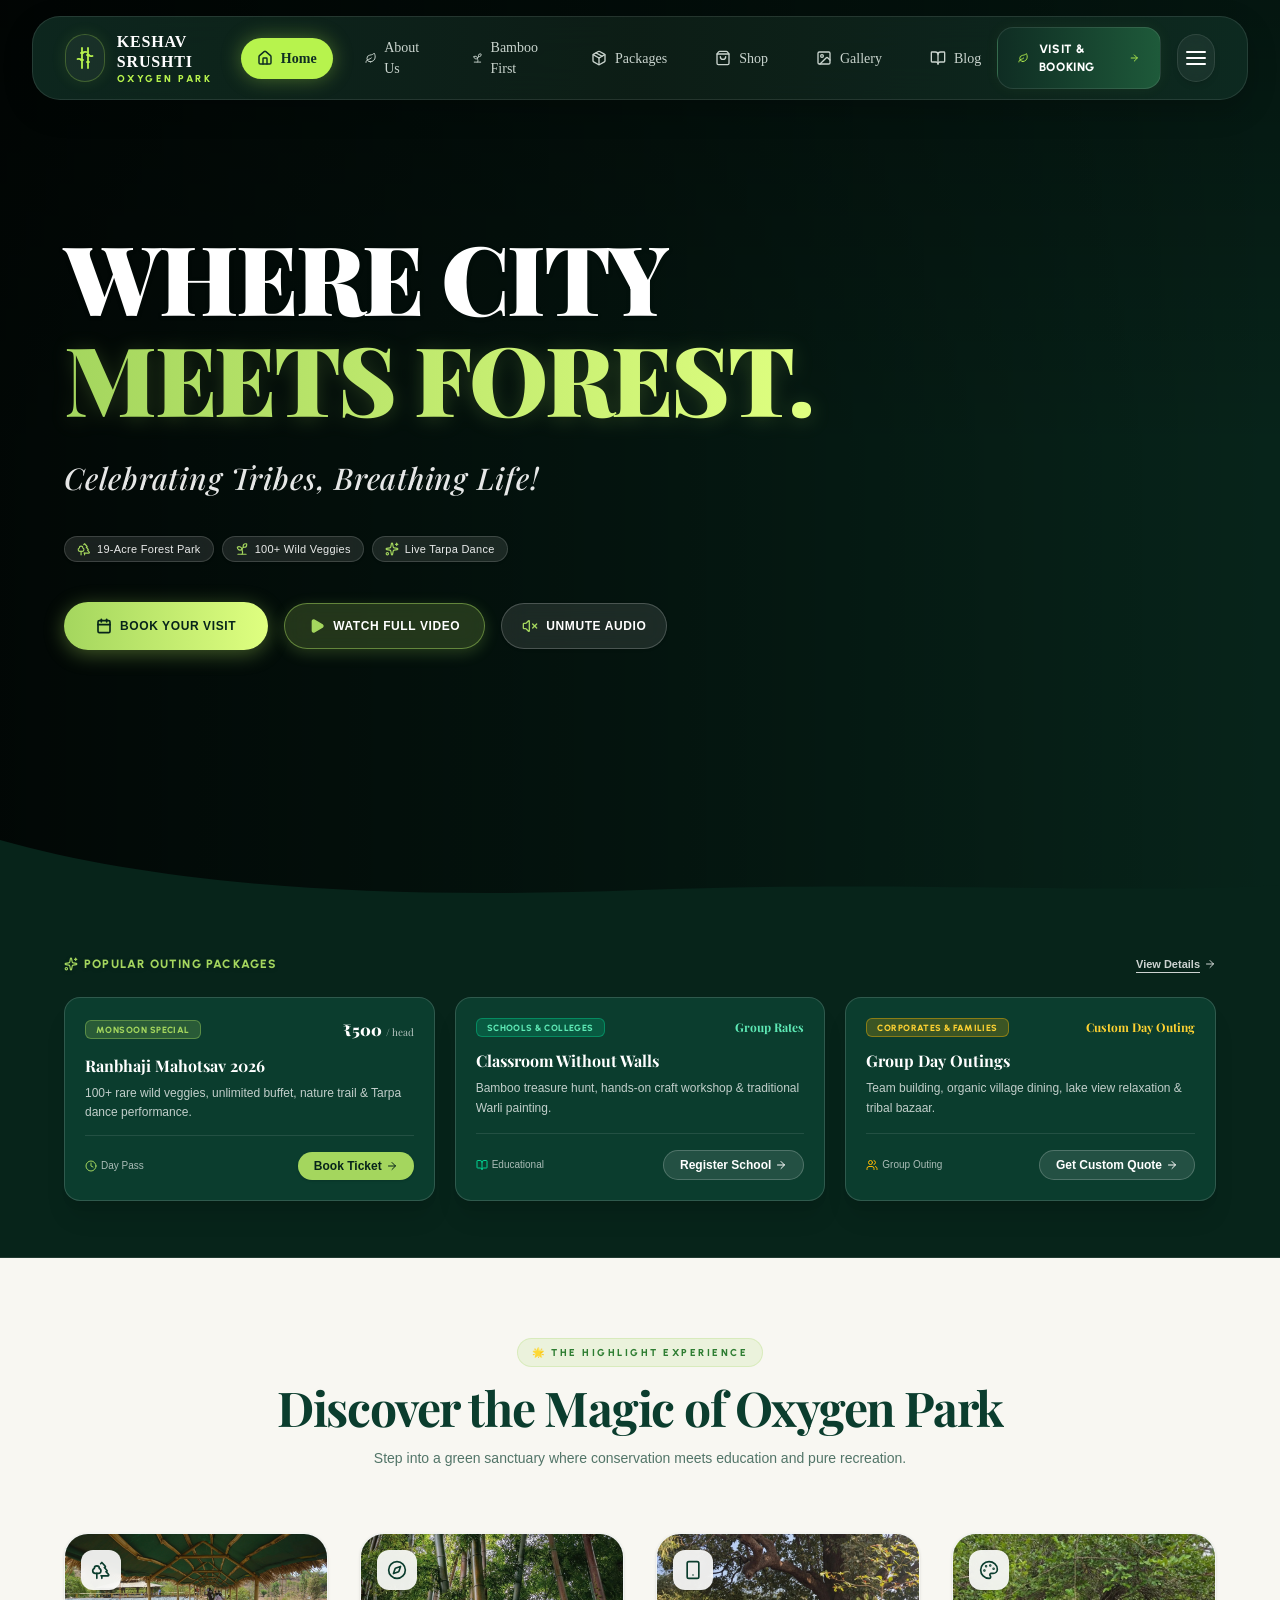
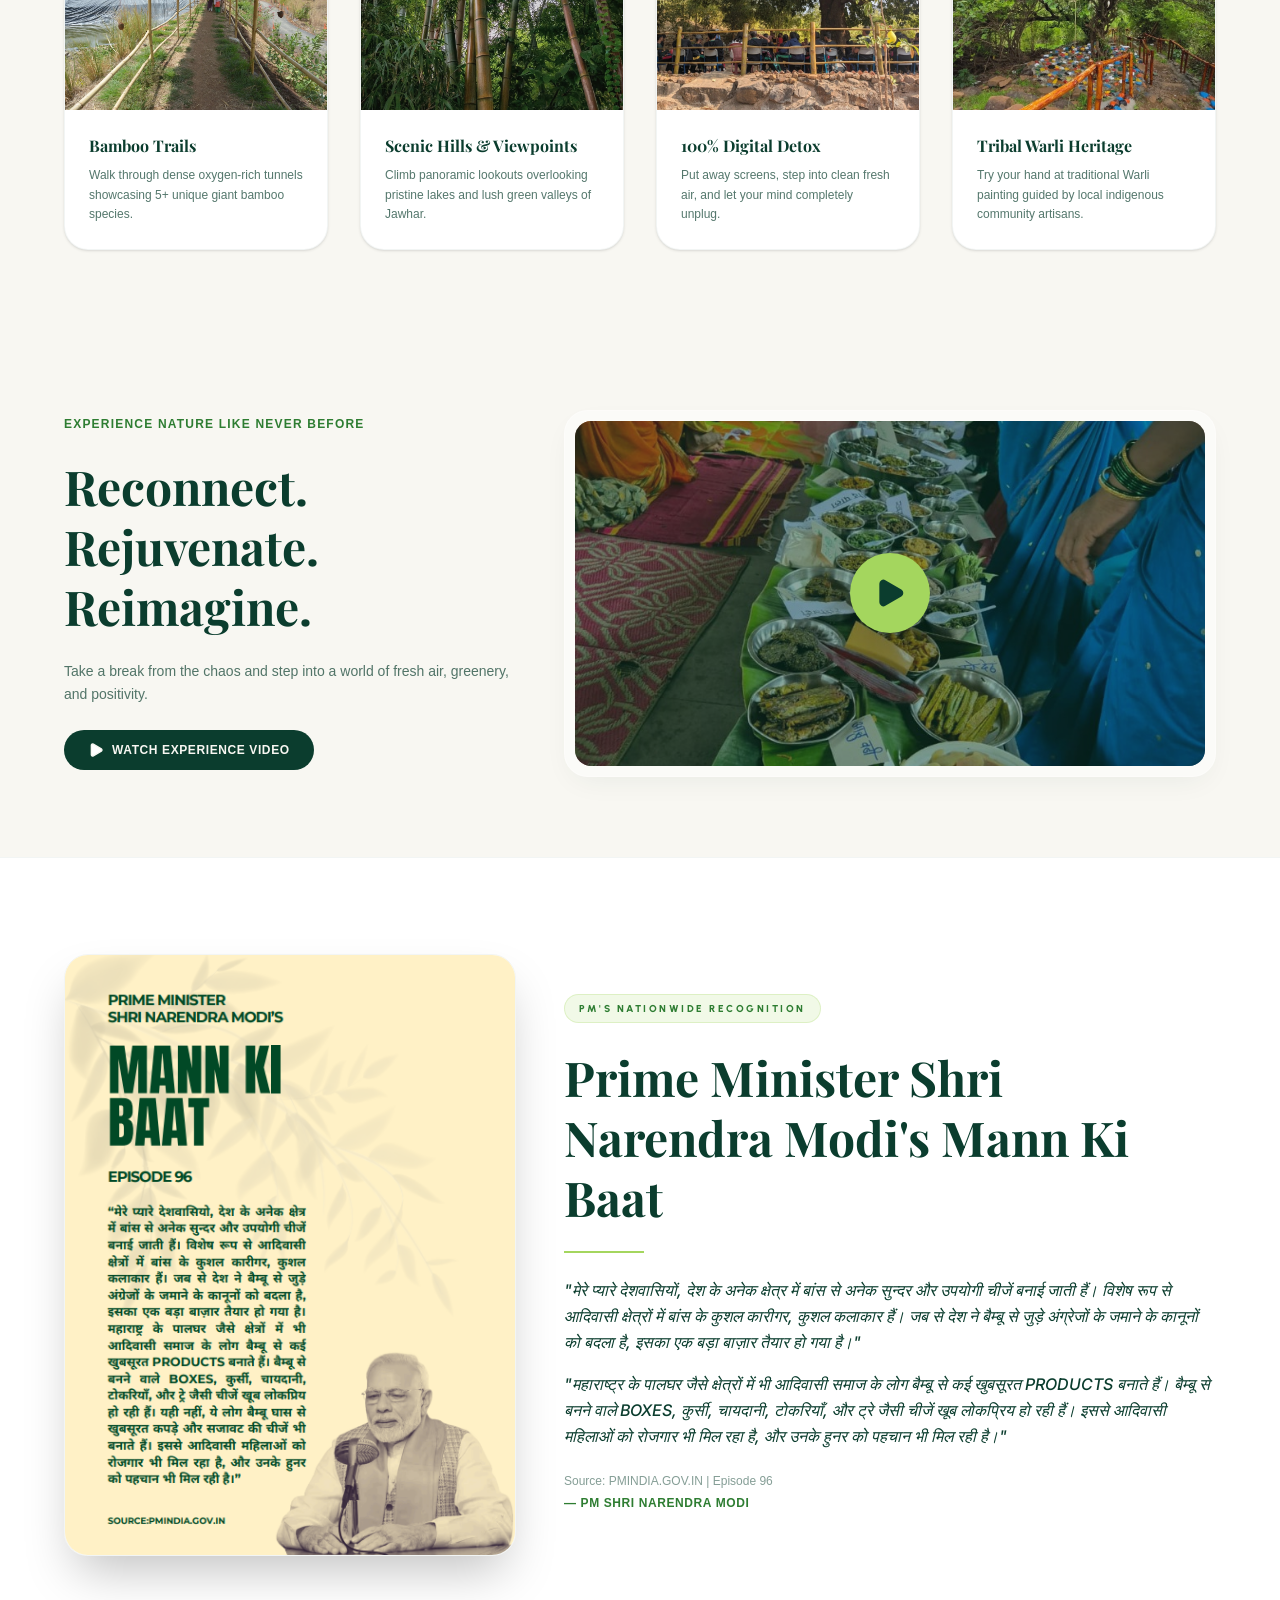
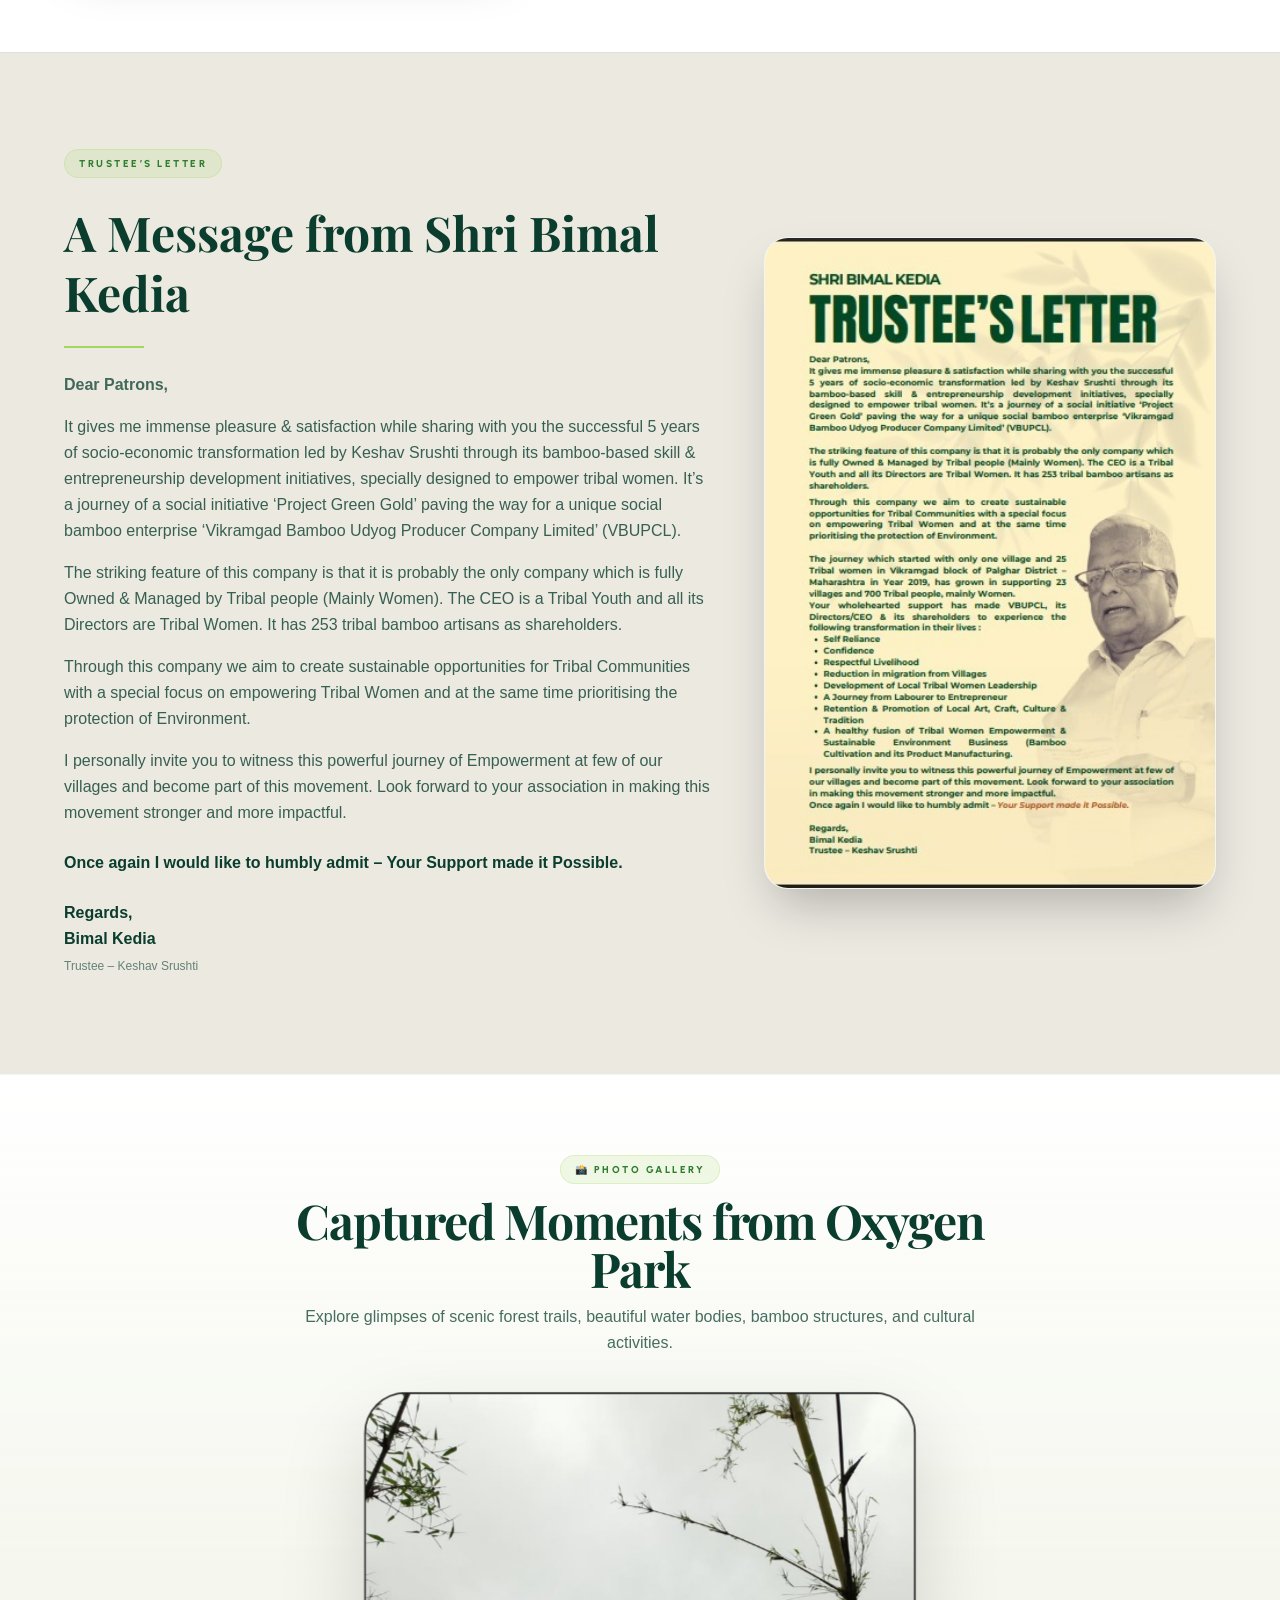
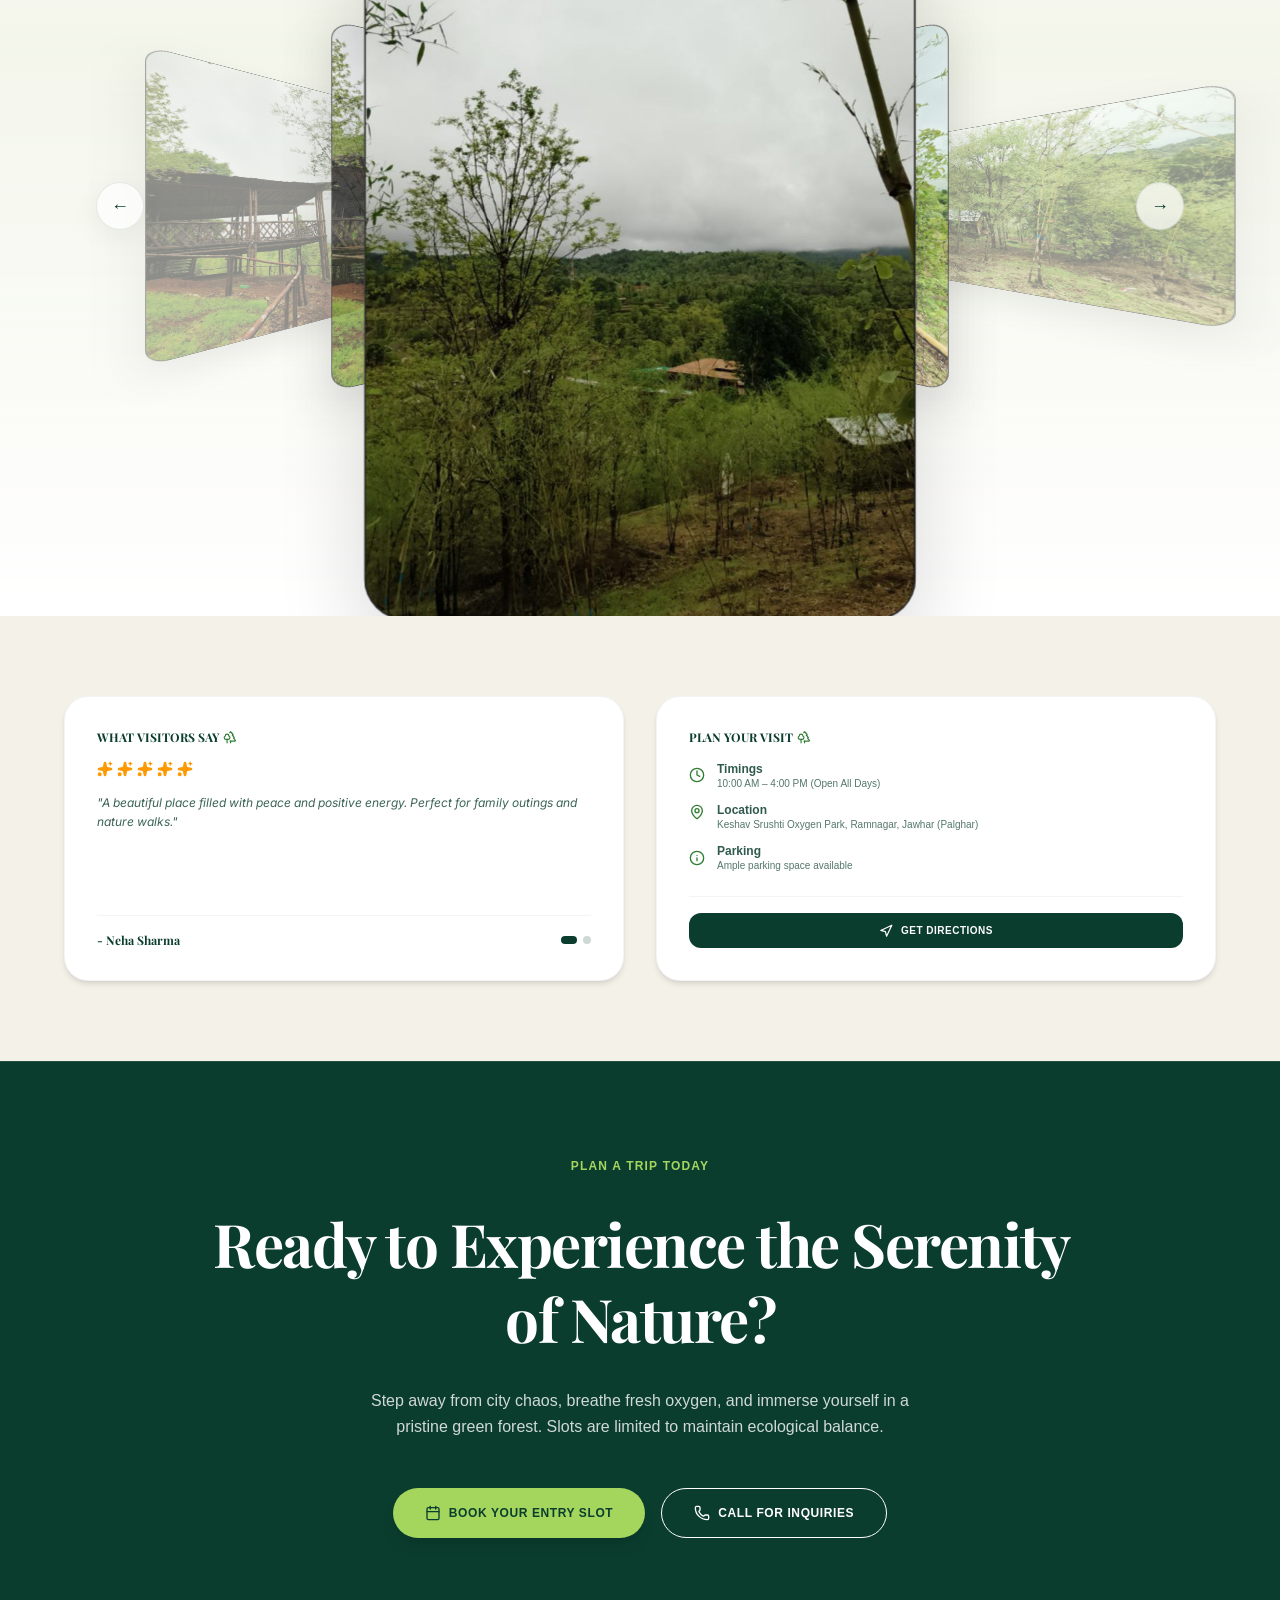
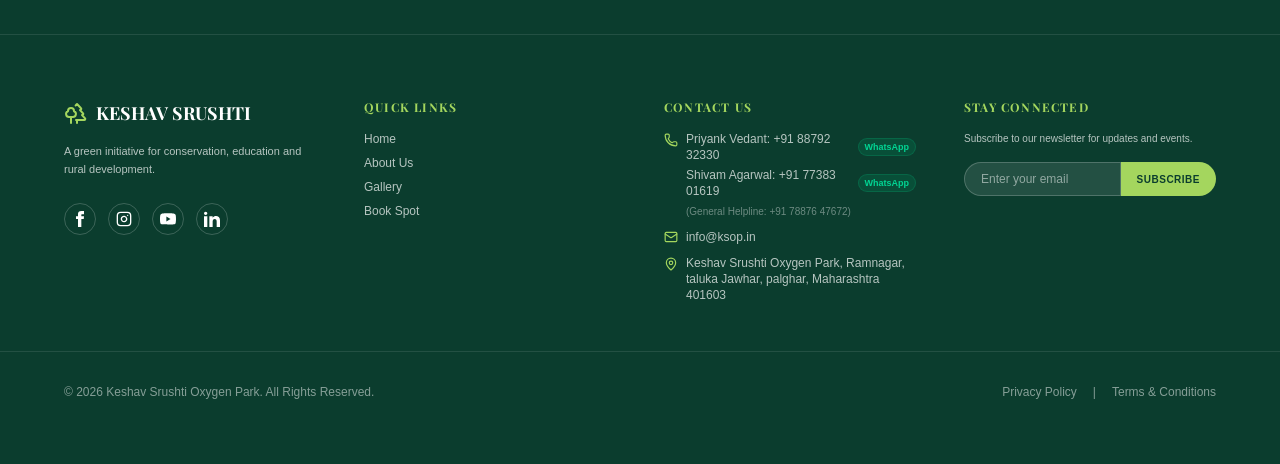
==== commit f80f72e9: "Fix gallery carousel scrolling buttons, 3D card rotation, and touch controls" ====
--- a/index.html
+++ b/index.html
@@ -1,4 +1,4 @@
 <!DOCTYPE html>
 <html lang="en" class="h-full antialiased scroll-smooth"><head><meta charset="utf-8"><meta name="viewport" content="width=device-width, initial-scale=1"><link rel="preload" as="image" imagesrcset="/icon.png"><link rel="stylesheet" href="/_next/static/chunks/1e2nemvniucsb.css" data-precedence="next"><link rel="preload" as="script" fetchpriority="low" href="/_next/static/chunks/2zjueh7t2vecu.js"><link rel="preload" href="https://fonts.googleapis.com/css2?family=Inter:wght@300;400;500;600;700&amp;family=Playfair+Display:ital,wght@0,400..900;1,400..900&amp;family=Urbanist:wght@400;500;600;700;800&amp;family=Material+Symbols+Outlined:opsz,wght,FILL,GRAD@20..48,100..700,0..1,-50..200&amp;display=swap" as="style"><link rel="preconnect" href="https://fonts.googleapis.com"><link rel="preconnect" href="https://fonts.gstatic.com" crossorigin="anonymous"><title>Keshav Srushti Oxygen Park | Breathe Fresh, Reconnect with Nature</title><meta name="description" content="Escape the city and discover bamboo trails, oxygen-rich forests, scenic viewpoints, local food, and tribal cultural experiences in Jawhar, Maharashtra."><meta name="keywords" content="Keshav Srushti, Oxygen Park, Jawhar, Eco Tourism, Maharashtra Tourism, Forest Trails, Nature Booking"><meta property="og:title" content="Keshav Srushti Oxygen Park | Jawhar, Maharashtra"><meta property="og:description" content="Escape the city and experience bamboo trails, oxygen-rich forests, and scenic viewpoints."><meta property="og:locale" content="en_IN"><meta property="og:type" content="website"><meta name="twitter:card" content="summary"><meta name="twitter:title" content="Keshav Srushti Oxygen Park | Jawhar, Maharashtra"><meta name="twitter:description" content="Escape the city and experience bamboo trails, oxygen-rich forests, and scenic viewpoints."><link rel="icon" href="/favicon.ico" sizes="48x48" type="image/x-icon"><link rel="icon" href="/icon.png" sizes="1024x1024" type="image/png"><link href="https://fonts.googleapis.com/css2?family=Inter:wght@300;400;500;600;700&amp;family=Playfair+Display:ital,wght@0,400..900;1,400..900&amp;family=Urbanist:wght@400;500;600;700;800&amp;family=Material+Symbols+Outlined:opsz,wght,FILL,GRAD@20..48,100..700,0..1,-50..200&amp;display=swap" rel="stylesheet"><link rel="stylesheet" href="/styles.css">
-</head><body class="min-h-full flex flex-col bg-background font-body text-on-background"><div hidden=""><!--$--><!--/$--></div><!--$--><div class="relative min-h-screen selection:bg-accent selection:text-primary bg-background text-tertiary antialiased overflow-x-hidden font-body flex flex-col justify-between"><nav class="fixed left-1/2 -translate-x-1/2 w-[calc(100%-2rem)] md:w-[calc(100%-4rem)] max-w-[1440px] z-50 transition-all duration-500 ease-[cubic-bezier(0.16,1,0.3,1)] top-4 h-[84px] rounded-[28px] bg-gradient-to-r from-[#0F2D23]/85 via-[#0F2119]/82 to-[#0F2D23]/85 border-white/10 shadow-[0_10px_30px_rgba(0,0,0,0.2)] border backdrop-blur-[20px] flex items-center px-6 md:px-8" style="opacity: 1; transform: none;"><div class="flex justify-between items-center w-full"><a class="flex items-center gap-3 group z-50" href="/"><div class="w-11 h-11 md:w-12 md:h-12 rounded-full bg-white/5 border border-[#B7F34D]/25 flex items-center justify-center text-[#B7F34D] shadow-[0_0_15px_rgba(183,243,77,0.1)] transition-all duration-300 group-hover:scale-105 group-hover:border-[#B7F34D]/50 group-hover:bg-[#B7F34D]/5"><svg class="w-5.5 h-5.5 md:w-6 md:h-6 stroke-[1.8]" viewBox="0 0 24 24" fill="none" stroke="currentColor"><path d="M9 22V2M15 22V2" stroke-linecap="round"></path><path d="M8 7h2M8 14h2M14 9h2M14 16h2" stroke-linecap="round"></path><path d="M9 7c1.5-1 3-1.5 4.5-1M15 9c1.5 1 3 1.5 4.5 1M9 14c-1.5-1-3-1.5-4.5-1" stroke-linecap="round"></path></svg></div><div class="flex flex-col"><span class="font-['Urbanist'] text-sm md:text-base font-bold tracking-[0.05em] text-white leading-tight uppercase">KESHAV SRUSHTI</span><span class="font-['Urbanist'] text-[9px] md:text-[10px] font-extrabold tracking-[0.25em] text-[#B7F34D] uppercase leading-none mt-0.5">OXYGEN PARK</span></div></a><div class="hidden lg:flex gap-2 xl:gap-4 items-center font-['Urbanist'] text-[14px] font-medium text-[#C9D4CE]"><a class="relative px-4 py-2.5 rounded-full flex items-center gap-2 group transition-all duration-300 text-[#0F2D23] font-bold" href="/"><svg xmlns="http://www.w3.org/2000/svg" width="24" height="24" viewBox="0 0 24 24" fill="none" stroke="currentColor" stroke-width="2" stroke-linecap="round" stroke-linejoin="round" class="lucide lucide-house w-4 h-4 transition-transform duration-300 group-hover:scale-110 text-[#0F2D23] stroke-[2.2]" aria-hidden="true"><path d="M15 21v-8a1 1 0 0 0-1-1h-4a1 1 0 0 0-1 1v8"></path><path d="M3 10a2 2 0 0 1 .709-1.528l7-6a2 2 0 0 1 2.582 0l7 6A2 2 0 0 1 21 10v9a2 2 0 0 1-2 2H5a2 2 0 0 1-2-2z"></path></svg><span>Home</span><div class="absolute inset-0 bg-[#B7F34D] rounded-full -z-10 shadow-[0_0_20px_rgba(183,243,77,0.35)]" style="opacity: 1;"></div></a><a class="relative px-4 py-2.5 rounded-full flex items-center gap-2 group transition-all duration-300 hover:text-white" href="/about"><svg xmlns="http://www.w3.org/2000/svg" width="24" height="24" viewBox="0 0 24 24" fill="none" stroke="currentColor" stroke-width="2" stroke-linecap="round" stroke-linejoin="round" class="lucide lucide-leaf w-4 h-4 transition-transform duration-300 group-hover:scale-110 text-[#C9D4CE] group-hover:text-[#B7F34D]" aria-hidden="true"><path d="M11 20A7 7 0 0 1 9.8 6.1C15.5 5 17 4.48 19 2c1 2 2 4.18 2 8 0 5.5-4.78 10-10 10Z"></path><path d="M2 21c0-3 1.85-5.36 5.08-6C9.5 14.52 12 13 13 12"></path></svg><span>About Us</span><span class="absolute bottom-1 left-1/2 -translate-x-1/2 w-0 h-[2px] bg-[#B7F34D] rounded-full transition-all duration-300 group-hover:w-1/2"></span></a><a class="relative px-4 py-2.5 rounded-full flex items-center gap-2 group transition-all duration-300 hover:text-white" href="/bamboofirst"><svg xmlns="http://www.w3.org/2000/svg" width="24" height="24" viewBox="0 0 24 24" fill="none" stroke="currentColor" stroke-width="2" stroke-linecap="round" stroke-linejoin="round" class="lucide lucide-sprout w-4 h-4 transition-transform duration-300 group-hover:scale-110 text-[#C9D4CE] group-hover:text-[#B7F34D]" aria-hidden="true"><path d="M14 9.536V7a4 4 0 0 1 4-4h1.5a.5.5 0 0 1 .5.5V5a4 4 0 0 1-4 4 4 4 0 0 0-4 4c0 2 1 3 1 5a5 5 0 0 1-1 3"></path><path d="M4 9a5 5 0 0 1 8 4 5 5 0 0 1-8-4"></path><path d="M5 21h14"></path></svg><span>Bamboo First</span><span class="absolute bottom-1 left-1/2 -translate-x-1/2 w-0 h-[2px] bg-[#B7F34D] rounded-full transition-all duration-300 group-hover:w-1/2"></span></a><a class="relative px-4 py-2.5 rounded-full flex items-center gap-2 group transition-all duration-300 hover:text-white" href="/packages"><svg xmlns="http://www.w3.org/2000/svg" width="24" height="24" viewBox="0 0 24 24" fill="none" stroke="currentColor" stroke-width="2" stroke-linecap="round" stroke-linejoin="round" class="lucide lucide-package w-4 h-4 transition-transform duration-300 group-hover:scale-110 text-[#C9D4CE] group-hover:text-[#B7F34D]" aria-hidden="true"><path d="M11 21.73a2 2 0 0 0 2 0l7-4A2 2 0 0 0 21 16V8a2 2 0 0 0-1-1.73l-7-4a2 2 0 0 0-2 0l-7 4A2 2 0 0 0 3 8v8a2 2 0 0 0 1 1.73z"></path><path d="M12 22V12"></path><polyline points="3.29 7 12 12 20.71 7"></polyline><path d="m7.5 4.27 9 5.15"></path></svg><span>Packages</span><span class="absolute bottom-1 left-1/2 -translate-x-1/2 w-0 h-[2px] bg-[#B7F34D] rounded-full transition-all duration-300 group-hover:w-1/2"></span></a><a class="relative px-4 py-2.5 rounded-full flex items-center gap-2 group transition-all duration-300 hover:text-white" href="/shop"><svg xmlns="http://www.w3.org/2000/svg" width="24" height="24" viewBox="0 0 24 24" fill="none" stroke="currentColor" stroke-width="2" stroke-linecap="round" stroke-linejoin="round" class="lucide lucide-shopping-bag w-4 h-4 transition-transform duration-300 group-hover:scale-110 text-[#C9D4CE] group-hover:text-[#B7F34D]" aria-hidden="true"><path d="M16 10a4 4 0 0 1-8 0"></path><path d="M3.103 6.034h17.794"></path><path d="M3.4 5.467a2 2 0 0 0-.4 1.2V20a2 2 0 0 0 2 2h14a2 2 0 0 0 2-2V6.667a2 2 0 0 0-.4-1.2l-2-2.667A2 2 0 0 0 17 2H7a2 2 0 0 0-1.6.8z"></path></svg><span>Shop</span><span class="absolute bottom-1 left-1/2 -translate-x-1/2 w-0 h-[2px] bg-[#B7F34D] rounded-full transition-all duration-300 group-hover:w-1/2"></span></a><a class="relative px-4 py-2.5 rounded-full flex items-center gap-2 group transition-all duration-300 hover:text-white" href="/gallery"><svg xmlns="http://www.w3.org/2000/svg" width="24" height="24" viewBox="0 0 24 24" fill="none" stroke="currentColor" stroke-width="2" stroke-linecap="round" stroke-linejoin="round" class="lucide lucide-image w-4 h-4 transition-transform duration-300 group-hover:scale-110 text-[#C9D4CE] group-hover:text-[#B7F34D]" aria-hidden="true"><rect width="18" height="18" x="3" y="3" rx="2" ry="2"></rect><circle cx="9" cy="9" r="2"></circle><path d="m21 15-3.086-3.086a2 2 0 0 0-2.828 0L6 21"></path></svg><span>Gallery</span><span class="absolute bottom-1 left-1/2 -translate-x-1/2 w-0 h-[2px] bg-[#B7F34D] rounded-full transition-all duration-300 group-hover:w-1/2"></span></a><a class="relative px-4 py-2.5 rounded-full flex items-center gap-2 group transition-all duration-300 hover:text-white" href="/blog"><svg xmlns="http://www.w3.org/2000/svg" width="24" height="24" viewBox="0 0 24 24" fill="none" stroke="currentColor" stroke-width="2" stroke-linecap="round" stroke-linejoin="round" class="lucide lucide-book-open w-4 h-4 transition-transform duration-300 group-hover:scale-110 text-[#C9D4CE] group-hover:text-[#B7F34D]" aria-hidden="true"><path d="M12 7v14"></path><path d="M3 18a1 1 0 0 1-1-1V4a1 1 0 0 1 1-1h5a4 4 0 0 1 4 4 4 4 0 0 1 4-4h5a1 1 0 0 1 1 1v13a1 1 0 0 1-1 1h-6a3 3 0 0 0-3 3 3 3 0 0 0-3-3z"></path></svg><span>Blog</span><span class="absolute bottom-1 left-1/2 -translate-x-1/2 w-0 h-[2px] bg-[#B7F34D] rounded-full transition-all duration-300 group-hover:w-1/2"></span></a></div><div class="flex items-center gap-4"><a class="hidden md:flex items-center gap-2.5 px-5 py-3 rounded-2xl bg-gradient-to-r from-[#0F2D23] to-[#1E5A3A] border border-white/10 font-['Urbanist'] text-[12px] uppercase tracking-wider font-extrabold text-white shadow-[0_0_15px_rgba(183,243,77,0.05)] hover:shadow-[0_10px_25px_rgba(30,90,58,0.35)] hover:border-[#B7F34D]/35 transition-all duration-300 group hover:-translate-y-0.5 active:translate-y-0" href="/booking"><svg xmlns="http://www.w3.org/2000/svg" width="24" height="24" viewBox="0 0 24 24" fill="none" stroke="currentColor" stroke-width="2" stroke-linecap="round" stroke-linejoin="round" class="lucide lucide-leaf w-3.5 h-3.5 text-[#B7F34D] transition-transform duration-300 group-hover:rotate-12" aria-hidden="true"><path d="M11 20A7 7 0 0 1 9.8 6.1C15.5 5 17 4.48 19 2c1 2 2 4.18 2 8 0 5.5-4.78 10-10 10Z"></path><path d="M2 21c0-3 1.85-5.36 5.08-6C9.5 14.52 12 13 13 12"></path></svg><span>Visit &amp; Booking</span><svg xmlns="http://www.w3.org/2000/svg" width="24" height="24" viewBox="0 0 24 24" fill="none" stroke="currentColor" stroke-width="2" stroke-linecap="round" stroke-linejoin="round" class="lucide lucide-arrow-right w-3.5 h-3.5 text-[#B7F34D] transition-transform duration-300 group-hover:translate-x-1" aria-hidden="true"><path d="M5 12h14"></path><path d="m12 5 7 7-7 7"></path></svg></a><button class="z-50 w-11 h-11 md:w-12 md:h-12 rounded-full bg-white/5 border border-white/10 hover:border-[#B7F34D]/30 hover:bg-white/10 text-white flex items-center justify-center transition-all duration-300 focus:outline-none shadow-md backdrop-blur-md" aria-label="Toggle Menu"><div class="relative w-6 h-6 flex flex-col justify-center items-center"><span class="block absolute h-[2px] w-5 bg-white rounded-full transition-all duration-350 ease-[cubic-bezier(0.16,1,0.3,1)] -translate-y-1.5"></span><span class="block absolute h-[2px] w-5 bg-white rounded-full transition-all duration-250 ease-[cubic-bezier(0.16,1,0.3,1)] opacity-100"></span><span class="block absolute h-[2px] w-5 bg-white rounded-full transition-all duration-350 ease-[cubic-bezier(0.16,1,0.3,1)] translate-y-1.5"></span></div></button></div></div></nav><main class="flex-1 w-full pt-0"><div class="w-full"><section class="relative min-h-screen w-full flex items-center justify-center overflow-hidden bg-[#07241A] pt-28 pb-32"><div class="absolute inset-0 z-0"><video autoplay="" loop="" muted="" playsinline="" preload="auto" class="absolute inset-0 w-full h-full object-cover object-center filter brightness-[0.68] md:brightness-[0.75] contrast-[1.03]" src="/keshav_shrusti_image/hero_video.mp4"></video><div class="absolute inset-0 bg-gradient-to-t from-[#07241A] via-transparent to-black/40 z-10 pointer-events-none"></div><div class="absolute inset-0 bg-gradient-to-r from-black/80 via-black/45 to-transparent z-10 pointer-events-none"></div></div><div class="relative z-20 max-w-7xl mx-auto px-5 md:px-16 w-full flex flex-col justify-center h-full pt-12 md:pt-16 pb-16 md:pb-24"><div class="max-w-3xl text-left space-y-6 md:space-y-8 mt-4 md:mt-6"><h1 class="font-headline text-4xl sm:text-6xl lg:text-8xl text-white leading-[1.05] font-black tracking-tight drop-shadow-sm">WHERE CITY <br><span class="text-transparent bg-clip-text bg-gradient-to-r from-accent to-[#DFFF80] filter drop-shadow-[0_2px_10px_rgba(182,238,98,0.2)]">MEETS FOREST.</span></h1><h2 class="font-headline text-base sm:text-2xl md:text-3xl text-white/90 font-medium italic tracking-wide pb-1" style="opacity: 1; transform: none;">Celebrating Tribes, Breathing Life!</h2><div class="flex flex-wrap gap-2 pt-1"><span class="inline-flex items-center gap-1.5 px-3 py-1 rounded-full bg-white/10 backdrop-blur-md border border-white/15 text-white/90 text-[11px] font-medium tracking-wide shadow-sm"><svg xmlns="http://www.w3.org/2000/svg" width="24" height="24" viewBox="0 0 24 24" fill="none" stroke="currentColor" stroke-width="2" stroke-linecap="round" stroke-linejoin="round" class="lucide lucide-trees w-3.5 h-3.5 text-accent" aria-hidden="true"><path d="M10 10v.2A3 3 0 0 1 8.9 16H5a3 3 0 0 1-1-5.8V10a3 3 0 0 1 6 0Z"></path><path d="M7 16v6"></path><path d="M13 19v3"></path><path d="M12 19h8.3a1 1 0 0 0 .7-1.7L18 14h.3a1 1 0 0 0 .7-1.7L16 9h.2a1 1 0 0 0 .8-1.7L13 3l-1.4 1.5"></path></svg> 19-Acre Forest Park</span><span class="inline-flex items-center gap-1.5 px-3 py-1 rounded-full bg-white/10 backdrop-blur-md border border-white/15 text-white/90 text-[11px] font-medium tracking-wide shadow-sm"><svg xmlns="http://www.w3.org/2000/svg" width="24" height="24" viewBox="0 0 24 24" fill="none" stroke="currentColor" stroke-width="2" stroke-linecap="round" stroke-linejoin="round" class="lucide lucide-sprout w-3.5 h-3.5 text-accent" aria-hidden="true"><path d="M14 9.536V7a4 4 0 0 1 4-4h1.5a.5.5 0 0 1 .5.5V5a4 4 0 0 1-4 4 4 4 0 0 0-4 4c0 2 1 3 1 5a5 5 0 0 1-1 3"></path><path d="M4 9a5 5 0 0 1 8 4 5 5 0 0 1-8-4"></path><path d="M5 21h14"></path></svg> 100+ Wild Veggies</span><span class="inline-flex items-center gap-1.5 px-3 py-1 rounded-full bg-white/10 backdrop-blur-md border border-white/15 text-white/90 text-[11px] font-medium tracking-wide shadow-sm"><svg xmlns="http://www.w3.org/2000/svg" width="24" height="24" viewBox="0 0 24 24" fill="none" stroke="currentColor" stroke-width="2" stroke-linecap="round" stroke-linejoin="round" class="lucide lucide-sparkles w-3.5 h-3.5 text-accent" aria-hidden="true"><path d="M11.017 2.814a1 1 0 0 1 1.966 0l1.051 5.558a2 2 0 0 0 1.594 1.594l5.558 1.051a1 1 0 0 1 0 1.966l-5.558 1.051a2 2 0 0 0-1.594 1.594l-1.051 5.558a1 1 0 0 1-1.966 0l-1.051-5.558a2 2 0 0 0-1.594-1.594l-5.558-1.051a1 1 0 0 1 0-1.966l5.558-1.051a2 2 0 0 0 1.594-1.594z"></path><path d="M20 2v4"></path><path d="M22 4h-4"></path><circle cx="4" cy="20" r="2"></circle></svg> Live Tarpa Dance</span></div><div class="flex flex-wrap items-center gap-3 md:gap-4 pt-2"><a class="font-buttons text-[10px] md:text-xs uppercase tracking-wider bg-gradient-to-r from-accent to-[#DFFF80] text-[#07241A] hover:brightness-110 px-6 md:px-8 py-3.5 md:py-4 rounded-full font-bold transition-all duration-300 inline-flex items-center gap-2 shadow-[0_4px_20px_rgba(182,238,98,0.35)] active:scale-95 cursor-pointer" href="/booking"><svg xmlns="http://www.w3.org/2000/svg" width="24" height="24" viewBox="0 0 24 24" fill="none" stroke="currentColor" stroke-width="2" stroke-linecap="round" stroke-linejoin="round" class="lucide lucide-calendar w-4 h-4 stroke-[2.5]" aria-hidden="true"><path d="M8 2v4"></path><path d="M16 2v4"></path><rect width="18" height="18" x="3" y="4" rx="2"></rect><path d="M3 10h18"></path></svg><span>BOOK YOUR VISIT</span></a><button type="button" class="font-buttons text-[10px] md:text-xs uppercase tracking-wider bg-accent/20 hover:bg-accent/30 text-white border border-accent/50 backdrop-blur-md px-6 py-3.5 rounded-full font-bold transition-all duration-300 inline-flex items-center gap-2 shadow-[0_4px_15px_rgba(182,238,98,0.2)] active:scale-95 cursor-pointer"><svg xmlns="http://www.w3.org/2000/svg" width="24" height="24" viewBox="0 0 24 24" fill="none" stroke="currentColor" stroke-width="2" stroke-linecap="round" stroke-linejoin="round" class="lucide lucide-play w-4 h-4 fill-accent text-accent animate-pulse" aria-hidden="true"><path d="M5 5a2 2 0 0 1 3.008-1.728l11.997 6.998a2 2 0 0 1 .003 3.458l-12 7A2 2 0 0 1 5 19z"></path></svg><span>WATCH FULL VIDEO</span></button><button type="button" class="font-buttons text-[10px] md:text-xs uppercase tracking-wider bg-white/10 hover:bg-white/20 text-white border border-white/20 backdrop-blur-md px-5 py-3.5 rounded-full font-semibold transition-all duration-300 inline-flex items-center gap-2 shadow-sm active:scale-95 cursor-pointer"><svg xmlns="http://www.w3.org/2000/svg" width="24" height="24" viewBox="0 0 24 24" fill="none" stroke="currentColor" stroke-width="2" stroke-linecap="round" stroke-linejoin="round" class="lucide lucide-volume-x w-4 h-4 text-accent" aria-hidden="true"><path d="M11 4.702a.705.705 0 0 0-1.203-.498L6.413 7.587A1.4 1.4 0 0 1 5.416 8H3a1 1 0 0 0-1 1v6a1 1 0 0 0 1 1h2.416a1.4 1.4 0 0 1 .997.413l3.383 3.384A.705.705 0 0 0 11 19.298z"></path><line x1="22" x2="16" y1="9" y2="15"></line><line x1="16" x2="22" y1="9" y2="15"></line></svg><span>UNMUTE AUDIO</span></button></div></div></div><div class="absolute bottom-0 left-0 w-full overflow-hidden leading-none z-10 pointer-events-none"><svg class="relative block w-full h-[60px]" viewBox="0 0 1200 120" preserveAspectRatio="none"><path d="M0,0 C150,90 350,120 600,100 C850,80 1050,110 1200,90 L1200,120 L0,120 Z" fill="#07241A"></path></svg></div></section><section class="bg-[#07241A] py-10 md:py-14 px-6 md:px-16 border-b border-white/10 relative z-20"><div class="max-w-7xl mx-auto space-y-6"><div class="flex items-center justify-between"><span class="font-buttons text-[10px] sm:text-xs text-accent uppercase font-extrabold tracking-widest flex items-center gap-1.5 drop-shadow"><svg xmlns="http://www.w3.org/2000/svg" width="24" height="24" viewBox="0 0 24 24" fill="none" stroke="currentColor" stroke-width="2" stroke-linecap="round" stroke-linejoin="round" class="lucide lucide-sparkles w-3.5 h-3.5 text-accent animate-pulse" aria-hidden="true"><path d="M11.017 2.814a1 1 0 0 1 1.966 0l1.051 5.558a2 2 0 0 0 1.594 1.594l5.558 1.051a1 1 0 0 1 0 1.966l-5.558 1.051a2 2 0 0 0-1.594 1.594l-1.051 5.558a1 1 0 0 1-1.966 0l-1.051-5.558a2 2 0 0 0-1.594-1.594l-5.558-1.051a1 1 0 0 1 0-1.966l5.558-1.051a2 2 0 0 0 1.594-1.594z"></path><path d="M20 2v4"></path><path d="M22 4h-4"></path><circle cx="4" cy="20" r="2"></circle></svg> Popular Outing Packages</span><a href="#packages" class="text-[11px] text-white/80 hover:text-white underline underline-offset-4 font-buttons font-semibold flex items-center gap-1 transition-all">View Details <svg xmlns="http://www.w3.org/2000/svg" width="24" height="24" viewBox="0 0 24 24" fill="none" stroke="currentColor" stroke-width="2" stroke-linecap="round" stroke-linejoin="round" class="lucide lucide-arrow-right w-3 h-3" aria-hidden="true"><path d="M5 12h14"></path><path d="m12 5 7 7-7 7"></path></svg></a></div><div class="grid grid-cols-1 sm:grid-cols-3 gap-4 md:gap-5"><div class="bg-[#0B3D2E] border border-white/15 hover:border-accent/60 rounded-2xl p-5 flex flex-col justify-between transition-all duration-300 group shadow-xl hover:bg-[#0D4837]"><div><div class="flex items-center justify-between mb-3"><span class="text-[9px] font-buttons uppercase font-extrabold tracking-wider bg-accent/20 text-accent border border-accent/40 px-2.5 py-0.5 rounded-md">MONSOON SPECIAL</span><span class="text-base font-black text-white font-headline">₹500 <span class="text-[10px] text-white/70 font-normal">/ head</span></span></div><h3 class="font-headline text-base font-bold text-white group-hover:text-accent transition-colors">Ranbhaji Mahotsav 2026</h3><p class="text-xs text-white/75 font-body mt-1.5 line-clamp-2 leading-relaxed">100+ rare wild veggies, unlimited buffet, nature trail &amp; Tarpa dance performance.</p></div><div class="pt-4 mt-3 border-t border-white/10 flex items-center justify-between"><span class="text-[10px] text-white/65 font-buttons flex items-center gap-1"><svg xmlns="http://www.w3.org/2000/svg" width="24" height="24" viewBox="0 0 24 24" fill="none" stroke="currentColor" stroke-width="2" stroke-linecap="round" stroke-linejoin="round" class="lucide lucide-clock w-3 h-3 text-accent" aria-hidden="true"><circle cx="12" cy="12" r="10"></circle><path d="M12 6v6l4 2"></path></svg> Day Pass</span><a class="text-xs font-buttons font-bold text-[#07241A] bg-accent hover:bg-[#DFFF80] px-4 py-1.5 rounded-full transition-all flex items-center gap-1 shadow-sm active:scale-95" href="/booking">Book Ticket <svg xmlns="http://www.w3.org/2000/svg" width="24" height="24" viewBox="0 0 24 24" fill="none" stroke="currentColor" stroke-width="2" stroke-linecap="round" stroke-linejoin="round" class="lucide lucide-arrow-right w-3 h-3" aria-hidden="true"><path d="M5 12h14"></path><path d="m12 5 7 7-7 7"></path></svg></a></div></div><div class="bg-[#0B3D2E] border border-white/15 hover:border-emerald-400/60 rounded-2xl p-5 flex flex-col justify-between transition-all duration-300 group shadow-xl hover:bg-[#0D4837]"><div><div class="flex items-center justify-between mb-3"><span class="text-[9px] font-buttons uppercase font-extrabold tracking-wider bg-emerald-400/20 text-emerald-300 border border-emerald-400/40 px-2.5 py-0.5 rounded-md">SCHOOLS &amp; COLLEGES</span><span class="text-xs font-bold text-emerald-300 font-headline">Group Rates</span></div><h3 class="font-headline text-base font-bold text-white group-hover:text-emerald-300 transition-colors">Classroom Without Walls</h3><p class="text-xs text-white/75 font-body mt-1.5 line-clamp-2 leading-relaxed">Bamboo treasure hunt, hands-on craft workshop &amp; traditional Warli painting.</p></div><div class="pt-4 mt-3 border-t border-white/10 flex items-center justify-between"><span class="text-[10px] text-white/65 font-buttons flex items-center gap-1"><svg xmlns="http://www.w3.org/2000/svg" width="24" height="24" viewBox="0 0 24 24" fill="none" stroke="currentColor" stroke-width="2" stroke-linecap="round" stroke-linejoin="round" class="lucide lucide-book-open w-3 h-3 text-emerald-400" aria-hidden="true"><path d="M12 7v14"></path><path d="M3 18a1 1 0 0 1-1-1V4a1 1 0 0 1 1-1h5a4 4 0 0 1 4 4 4 4 0 0 1 4-4h5a1 1 0 0 1 1 1v13a1 1 0 0 1-1 1h-6a3 3 0 0 0-3 3 3 3 0 0 0-3-3z"></path></svg> Educational</span><button type="button" class="text-xs font-buttons font-bold text-white bg-white/10 hover:bg-white/20 border border-white/20 px-4 py-1.5 rounded-full transition-all flex items-center gap-1 cursor-pointer active:scale-95">Register School <svg xmlns="http://www.w3.org/2000/svg" width="24" height="24" viewBox="0 0 24 24" fill="none" stroke="currentColor" stroke-width="2" stroke-linecap="round" stroke-linejoin="round" class="lucide lucide-arrow-right w-3 h-3" aria-hidden="true"><path d="M5 12h14"></path><path d="m12 5 7 7-7 7"></path></svg></button></div></div><div class="bg-[#0B3D2E] border border-white/15 hover:border-amber-400/60 rounded-2xl p-5 flex flex-col justify-between transition-all duration-300 group shadow-xl hover:bg-[#0D4837]"><div><div class="flex items-center justify-between mb-3"><span class="text-[9px] font-buttons uppercase font-extrabold tracking-wider bg-amber-400/20 text-amber-300 border border-amber-400/40 px-2.5 py-0.5 rounded-md">CORPORATES &amp; FAMILIES</span><span class="text-xs font-bold text-amber-300 font-headline">Custom Day Outing</span></div><h3 class="font-headline text-base font-bold text-white group-hover:text-amber-300 transition-colors">Group Day Outings</h3><p class="text-xs text-white/75 font-body mt-1.5 line-clamp-2 leading-relaxed">Team building, organic village dining, lake view relaxation &amp; tribal bazaar.</p></div><div class="pt-4 mt-3 border-t border-white/10 flex items-center justify-between"><span class="text-[10px] text-white/65 font-buttons flex items-center gap-1"><svg xmlns="http://www.w3.org/2000/svg" width="24" height="24" viewBox="0 0 24 24" fill="none" stroke="currentColor" stroke-width="2" stroke-linecap="round" stroke-linejoin="round" class="lucide lucide-users w-3 h-3 text-amber-400" aria-hidden="true"><path d="M16 21v-2a4 4 0 0 0-4-4H6a4 4 0 0 0-4 4v2"></path><path d="M16 3.128a4 4 0 0 1 0 7.744"></path><path d="M22 21v-2a4 4 0 0 0-3-3.87"></path><circle cx="9" cy="7" r="4"></circle></svg> Group Outing</span><button type="button" class="text-xs font-buttons font-bold text-white bg-white/10 hover:bg-white/20 border border-white/20 px-4 py-1.5 rounded-full transition-all flex items-center gap-1 cursor-pointer active:scale-95">Get Custom Quote <svg xmlns="http://www.w3.org/2000/svg" width="24" height="24" viewBox="0 0 24 24" fill="none" stroke="currentColor" stroke-width="2" stroke-linecap="round" stroke-linejoin="round" class="lucide lucide-arrow-right w-3 h-3" aria-hidden="true"><path d="M5 12h14"></path><path d="m12 5 7 7-7 7"></path></svg></button></div></div></div></div></section><section class="py-20 px-6 md:px-16 max-w-7xl mx-auto"><div class="text-center max-w-3xl mx-auto space-y-4 mb-16" style="opacity:1;transform:none"><span class="font-buttons text-[10px] tracking-[0.25em] text-secondary uppercase font-extrabold bg-accent/15 px-3.5 py-1.5 rounded-full inline-block border border-accent/25">🌟 THE HIGHLIGHT EXPERIENCE</span><h2 class="font-headline text-3xl md:text-5xl text-primary font-bold tracking-tight">Discover the Magic of Oxygen Park</h2><p class="font-body text-sm text-primary/70 max-w-xl mx-auto leading-relaxed">Step into a green sanctuary where conservation meets education and pure recreation.</p></div><div class="grid grid-cols-1 md:grid-cols-2 lg:grid-cols-4 gap-8"><div class="overflow-hidden rounded-[24px] border border-primary/5 shadow-sm flex flex-col hover:shadow-md transition-all duration-300 bg-white" style="opacity:1;transform:none"><div class="relative h-44 w-full overflow-hidden"><img src="/gallery/bamboo_pathway_walk.jpg" alt="Bamboo Trails" class="w-full h-full object-cover transition-transform duration-500 hover:scale-105"><div class="absolute top-4 left-4 w-10 h-10 rounded-xl bg-white/90 backdrop-blur-sm shadow-sm flex items-center justify-center z-10"><svg xmlns="http://www.w3.org/2000/svg" width="24" height="24" viewBox="0 0 24 24" fill="none" stroke="currentColor" stroke-width="2" stroke-linecap="round" stroke-linejoin="round" class="lucide lucide-trees w-5 h-5 text-primary" aria-hidden="true"><path d="M10 10v.2A3 3 0 0 1 8.9 16H5a3 3 0 0 1-1-5.8V10a3 3 0 0 1 6 0Z"></path><path d="M7 16v6"></path><path d="M13 19v3"></path><path d="M12 19h8.3a1 1 0 0 0 .7-1.7L18 14h.3a1 1 0 0 0 .7-1.7L16 9h.2a1 1 0 0 0 .8-1.7L13 3l-1.4 1.5"></path></svg></div><div class="absolute inset-0 opacity-10 bg-emerald-50/30"></div></div><div class="p-6 space-y-2 flex-grow flex flex-col justify-start"><h4 class="font-headline text-base font-bold text-primary">Bamboo Trails</h4><p class="font-body text-xs text-primary/70 leading-relaxed">Walk through dense oxygen-rich tunnels showcasing 5+ unique giant bamboo species.</p></div></div><div class="overflow-hidden rounded-[24px] border border-primary/5 shadow-sm flex flex-col hover:shadow-md transition-all duration-300 bg-white" style="opacity:1;transform:none"><div class="relative h-44 w-full overflow-hidden"><img src="/gallery/why_bamboo_forest.jpg" alt="Scenic Hills &amp; Viewpoints" class="w-full h-full object-cover transition-transform duration-500 hover:scale-105"><div class="absolute top-4 left-4 w-10 h-10 rounded-xl bg-white/90 backdrop-blur-sm shadow-sm flex items-center justify-center z-10"><svg xmlns="http://www.w3.org/2000/svg" width="24" height="24" viewBox="0 0 24 24" fill="none" stroke="currentColor" stroke-width="2" stroke-linecap="round" stroke-linejoin="round" class="lucide lucide-compass w-5 h-5 text-primary" aria-hidden="true"><circle cx="12" cy="12" r="10"></circle><path d="m16.24 7.76-1.804 5.411a2 2 0 0 1-1.265 1.265L7.76 16.24l1.804-5.411a2 2 0 0 1 1.265-1.265z"></path></svg></div><div class="absolute inset-0 opacity-10 bg-amber-50/30"></div></div><div class="p-6 space-y-2 flex-grow flex flex-col justify-start"><h4 class="font-headline text-base font-bold text-primary">Scenic Hills &amp; Viewpoints</h4><p class="font-body text-xs text-primary/70 leading-relaxed">Climb panoramic lookouts overlooking pristine lakes and lush green valleys of Jawhar.</p></div></div><div class="overflow-hidden rounded-[24px] border border-primary/5 shadow-sm flex flex-col hover:shadow-md transition-all duration-300 bg-white" style="opacity:1;transform:none"><div class="relative h-44 w-full overflow-hidden"><img src="/gallery/tree_gathering.jpg" alt="100% Digital Detox" class="w-full h-full object-cover transition-transform duration-500 hover:scale-105"><div class="absolute top-4 left-4 w-10 h-10 rounded-xl bg-white/90 backdrop-blur-sm shadow-sm flex items-center justify-center z-10"><svg xmlns="http://www.w3.org/2000/svg" width="24" height="24" viewBox="0 0 24 24" fill="none" stroke="currentColor" stroke-width="2" stroke-linecap="round" stroke-linejoin="round" class="lucide lucide-smartphone w-5 h-5 text-primary" aria-hidden="true"><rect width="14" height="20" x="5" y="2" rx="2" ry="2"></rect><path d="M12 18h.01"></path></svg></div><div class="absolute inset-0 opacity-10 bg-blue-50/30"></div></div><div class="p-6 space-y-2 flex-grow flex flex-col justify-start"><h4 class="font-headline text-base font-bold text-primary">100% Digital Detox</h4><p class="font-body text-xs text-primary/70 leading-relaxed">Put away screens, step into clean fresh air, and let your mind completely unplug.</p></div></div><div class="overflow-hidden rounded-[24px] border border-primary/5 shadow-sm flex flex-col hover:shadow-md transition-all duration-300 bg-white" style="opacity:1;transform:none"><div class="relative h-44 w-full overflow-hidden"><img src="/gallery/painted_stones_path.jpg" alt="Tribal Warli Heritage" class="w-full h-full object-cover transition-transform duration-500 hover:scale-105"><div class="absolute top-4 left-4 w-10 h-10 rounded-xl bg-white/90 backdrop-blur-sm shadow-sm flex items-center justify-center z-10"><svg xmlns="http://www.w3.org/2000/svg" width="24" height="24" viewBox="0 0 24 24" fill="none" stroke="currentColor" stroke-width="2" stroke-linecap="round" stroke-linejoin="round" class="lucide lucide-palette w-5 h-5 text-primary" aria-hidden="true"><path d="M12 22a1 1 0 0 1 0-20 10 9 0 0 1 10 9 5 5 0 0 1-5 5h-2.25a1.75 1.75 0 0 0-1.4 2.8l.3.4a1.75 1.75 0 0 1-1.4 2.8z"></path><circle cx="13.5" cy="6.5" r=".5" fill="currentColor"></circle><circle cx="17.5" cy="10.5" r=".5" fill="currentColor"></circle><circle cx="6.5" cy="12.5" r=".5" fill="currentColor"></circle><circle cx="8.5" cy="7.5" r=".5" fill="currentColor"></circle></svg></div><div class="absolute inset-0 opacity-10 bg-rose-50/30"></div></div><div class="p-6 space-y-2 flex-grow flex flex-col justify-start"><h4 class="font-headline text-base font-bold text-primary">Tribal Warli Heritage</h4><p class="font-body text-xs text-primary/70 leading-relaxed">Try your hand at traditional Warli painting guided by local indigenous community artisans.</p></div></div></div></section><section id="video" class="py-20 px-6 md:px-16 max-w-7xl mx-auto"><div class="grid grid-cols-1 lg:grid-cols-12 gap-12 items-center"><div class="lg:col-span-5 space-y-6"><span class="font-buttons text-xs text-secondary uppercase tracking-widest font-semibold block">EXPERIENCE NATURE LIKE NEVER BEFORE</span><h2 class="font-headline text-3xl md:text-5xl text-primary font-bold leading-tight">Reconnect. Rejuvenate. Reimagine.</h2><p class="font-body text-sm text-primary/70 leading-relaxed">Take a break from the chaos and step into a world of fresh air, greenery, and positivity.</p><div><button class="font-buttons text-xs uppercase tracking-wider bg-primary hover:bg-secondary text-background hover:text-white px-6 py-3 rounded-full font-bold transition-all duration-300 inline-flex items-center gap-2"><svg xmlns="http://www.w3.org/2000/svg" width="24" height="24" viewBox="0 0 24 24" fill="none" stroke="currentColor" stroke-width="2" stroke-linecap="round" stroke-linejoin="round" class="lucide lucide-play w-4 h-4 fill-white" aria-hidden="true"><path d="M5 5a2 2 0 0 1 3.008-1.728l11.997 6.998a2 2 0 0 1 .003 3.458l-12 7A2 2 0 0 1 5 19z"></path></svg><span>WATCH EXPERIENCE VIDEO</span></button></div></div><div class="lg:col-span-7 aspect-video rounded-3xl overflow-hidden glass p-2.5 border border-primary/5 shadow-2xl relative bg-white"><div class="w-full h-full rounded-2xl relative overflow-hidden group"><img src="/gallery/traditional_wild_veg_dishes.jpg" class="w-full h-full object-cover" alt="Video cover art"><div class="absolute inset-0 bg-primary/45 flex items-center justify-center group-hover:bg-primary/30 transition-all duration-300"><button class="w-20 h-20 rounded-full bg-accent text-primary flex items-center justify-center shadow-2xl transition-transform duration-300 group-hover:scale-110"><svg xmlns="http://www.w3.org/2000/svg" width="24" height="24" viewBox="0 0 24 24" fill="none" stroke="currentColor" stroke-width="2" stroke-linecap="round" stroke-linejoin="round" class="lucide lucide-play w-8 h-8 fill-primary" aria-hidden="true"><path d="M5 5a2 2 0 0 1 3.008-1.728l11.997 6.998a2 2 0 0 1 .003 3.458l-12 7A2 2 0 0 1 5 19z"></path></svg></button></div></div></div></div></section><section class="py-24 bg-white px-6 md:px-16 border-t border-primary/5"><div class="max-w-7xl mx-auto space-y-12"><div class="grid grid-cols-1 lg:grid-cols-12 gap-12 items-center"><div class="lg:col-span-5 relative rounded-3xl overflow-hidden shadow-2xl border border-primary/5"><img src="/gallery/mann_ki_baat_flyer.png" alt="Prime Minister Narendra Modi Mann Ki Baat Episode 96 endorsement of Palghar Bamboo products" class="w-full h-full object-cover aspect-[3/4]"></div><div class="lg:col-span-7 space-y-6 text-left"><span class="font-buttons text-[10px] tracking-[0.25em] text-secondary uppercase font-extrabold bg-accent/15 px-3.5 py-1.5 rounded-full inline-block border border-accent/25">PM'S NATIONWIDE RECOGNITION</span><h2 class="font-headline text-3xl md:text-5xl text-primary font-bold leading-tight">Prime Minister Shri Narendra Modi's Mann Ki Baat</h2><div class="w-20 h-0.5 bg-accent"></div><div class="space-y-4 font-body text-sm md:text-base text-primary/80 leading-relaxed"><p class="italic font-medium text-primary">"मेरे प्यारे देशवासियों, देश के अनेक क्षेत्र में बांस से अनेक सुन्दर और उपयोगी चीजें बनाई जाती हैं। विशेष रूप से आदिवासी क्षेत्रों में बांस के कुशल कारीगर, कुशल कलाकार हैं। जब से देश ने बैम्बू से जुड़े अंग्रेजों के जमाने के कानूनों को बदला है, इसका एक बड़ा बाज़ार तैयार हो गया है।"</p><p class="italic font-medium text-primary">"महाराष्ट्र के पालघर जैसे क्षेत्रों में भी आदिवासी समाज के लोग बैम्बू से कई खुबसूरत PRODUCTS बनाते हैं। बैम्बू से बनने वाले BOXES, कुर्सी, चायदानी, टोकरियाँ, और ट्रे जैसी चीजें खूब लोकप्रिय हो रही हैं। इससे आदिवासी महिलाओं को रोजगार भी मिल रहा है, और उनके हुनर को पहचान भी मिल रही है।"</p><div class="pt-2"><span class="text-xs text-primary/50 block">Source: PMINDIA.GOV.IN | Episode 96</span><span class="text-xs font-bold text-secondary uppercase tracking-wider">— PM Shri Narendra Modi</span></div></div></div></div></div></section><section class="py-24 bg-surface-container px-6 md:px-16 border-t border-primary/5"><div class="max-w-7xl mx-auto space-y-12"><div class="grid grid-cols-1 lg:grid-cols-12 gap-12 items-center"><div class="lg:col-span-7 space-y-6 text-left"><span class="font-buttons text-[10px] tracking-[0.25em] text-secondary uppercase font-extrabold bg-accent/15 px-3.5 py-1.5 rounded-full inline-block border border-accent/25">TRUSTEE’S LETTER</span><h2 class="font-headline text-3xl md:text-5xl text-primary font-bold leading-tight animate-pulse-slow">A Message from Shri Bimal Kedia</h2><div class="w-20 h-0.5 bg-accent"></div><div class="space-y-4 font-body text-sm md:text-base text-primary/80 leading-relaxed"><p class="font-semibold text-primary/75">Dear Patrons,</p><p>It gives me immense pleasure &amp; satisfaction while sharing with you the successful 5 years of socio-economic transformation led by Keshav Srushti through its bamboo-based skill &amp; entrepreneurship development initiatives, specially designed to empower tribal women. It’s a journey of a social initiative ‘Project Green Gold’ paving the way for a unique social bamboo enterprise ‘Vikramgad Bamboo Udyog Producer Company Limited’ (VBUPCL).</p><p>The striking feature of this company is that it is probably the only company which is fully Owned &amp; Managed by Tribal people (Mainly Women). The CEO is a Tribal Youth and all its Directors are Tribal Women. It has 253 tribal bamboo artisans as shareholders.</p><p>Through this company we aim to create sustainable opportunities for Tribal Communities with a special focus on empowering Tribal Women and at the same time prioritising the protection of Environment.</p><p>I personally invite you to witness this powerful journey of Empowerment at few of our villages and become part of this movement. Look forward to your association in making this movement stronger and more impactful.</p><p class="font-semibold text-primary pt-2">Once again I would like to humbly admit – Your Support made it Possible.</p><p class="font-semibold text-primary pt-2">Regards,<br>Bimal Kedia<br><span class="text-xs text-primary/60 font-normal">Trustee – Keshav Srushti</span></p></div></div><div class="lg:col-span-5 relative rounded-3xl overflow-hidden shadow-2xl border border-primary/5 bg-white flex items-center justify-center"><img src="/gallery/bimal_kedia.png" alt="Shri Bimal Kedia, Trustee of Keshav Srushti" class="w-full h-auto object-contain"></div></div></div></section><section id="gallery" class="py-16 md:py-20 bg-gradient-to-b from-white via-accent/5 to-white px-6 md:px-16 overflow-hidden border-t border-primary/5"><div class="max-w-7xl mx-auto space-y-8 md:space-y-12"><div class="text-center max-w-3xl mx-auto space-y-3 pb-8 md:pb-0"><span class="font-buttons text-[10px] tracking-[0.25em] text-secondary uppercase font-extrabold bg-accent/15 px-3.5 py-1.5 rounded-full inline-block border border-accent/25">📸 PHOTO GALLERY</span><h2 class="font-headline text-3xl md:text-5xl text-primary font-bold tracking-tight">Captured Moments from Oxygen Park</h2><p class="font-body text-sm md:text-base text-primary/75 max-w-2xl mx-auto leading-relaxed">Explore glimpses of scenic forest trails, beautiful water bodies, bamboo structures, and cultural activities.</p></div><div class="relative w-full max-w-5xl mx-auto pt-8 pb-2 md:pt-24 md:pb-6 flex flex-col items-center justify-center"><div class="relative w-full overflow-visible py-4 flex items-center justify-center" style="perspective:900px"><button class="absolute left-0 md:-left-8 z-30 w-12 h-12 rounded-full bg-white/70 hover:bg-white text-primary flex items-center justify-center border border-primary/10 shadow-[0_8px_30px_rgb(0,0,0,0.06)] hover:shadow-[0_8px_30px_rgb(0,0,0,0.12)] backdrop-blur-md transition-all duration-300 cursor-pointer"><span class="text-lg font-bold">←</span></button><button class="absolute right-0 md:-right-8 z-30 w-12 h-12 rounded-full bg-white/70 hover:bg-white text-primary flex items-center justify-center border border-primary/10 shadow-[0_8px_30px_rgb(0,0,0,0.06)] hover:shadow-[0_8px_30px_rgb(0,0,0,0.12)] backdrop-blur-md transition-all duration-300 cursor-pointer"><span class="text-lg font-bold">→</span></button><div class="relative w-full h-[380px] md:h-[580px] flex items-center justify-center overflow-visible" style="perspective:900px"><div class="absolute w-[280px] h-[186px] md:w-[480px] md:h-[320px] rounded-3xl overflow-hidden cursor-pointer group shadow-[0_20px_50px_rgba(0,0,0,0.15)] border border-white/20 bg-black" style="transform-style: preserve-3d; z-index: 18; opacity: 0; transform: perspective(900px) translateX(-360px) translateZ(-200px) scale(0.8) rotateY(76deg);"><img alt="Oxygen Park Moment - 4 Jul 2026" class="w-full h-full object-cover" src="/keshav_shrusti_image/IMG20260704144658.jpg"><div class="absolute inset-0 bg-gradient-to-t from-black/80 via-black/25 to-transparent opacity-0 group-hover:opacity-100 transition-opacity duration-300 flex flex-col justify-end p-6 text-left"><h4 class="text-white text-sm font-headline font-bold block truncate">Oxygen Park Moment - 4 Jul 2026</h4><p class="text-[10px] text-white/70 font-body">Click to expand</p></div><div class="absolute top-[102%] left-0 w-full h-[60px] opacity-15 pointer-events-none scale-y-[-1] blur-[1px] bg-gradient-to-b from-white/30 to-transparent"><img alt="" class="w-full h-full object-cover" src="/keshav_shrusti_image/IMG20260704144658.jpg"></div></div><div class="absolute w-[220px] h-[330px] md:w-[320px] md:h-[480px] rounded-3xl overflow-hidden cursor-pointer group shadow-[0_20px_50px_rgba(0,0,0,0.15)] border border-white/20 bg-black" style="transform-style: preserve-3d; z-index: 18; opacity: 0.55; transform: perspective(900px) translateX(-280px) translateZ(-200px) scale(0.849408) rotateY(76deg);"><img alt="Oxygen Park Moment - 4 Jul 2026" class="w-full h-full object-cover" src="/keshav_shrusti_image/IMG20260704144626.jpg"><div class="absolute inset-0 bg-gradient-to-t from-black/80 via-black/25 to-transparent opacity-0 group-hover:opacity-100 transition-opacity duration-300 flex flex-col justify-end p-6 text-left"><h4 class="text-white text-sm font-headline font-bold block truncate">Oxygen Park Moment - 4 Jul 2026</h4><p class="text-[10px] text-white/70 font-body">Click to expand</p></div><div class="absolute top-[102%] left-0 w-full h-[60px] opacity-15 pointer-events-none scale-y-[-1] blur-[1px] bg-gradient-to-b from-white/30 to-transparent"><img alt="" class="w-full h-full object-cover" src="/keshav_shrusti_image/IMG20260704144626.jpg"></div></div><div class="absolute w-[220px] h-[330px] md:w-[320px] md:h-[480px] rounded-3xl overflow-hidden cursor-pointer group shadow-[0_20px_50px_rgba(0,0,0,0.15)] border border-white/20 bg-black" style="transform-style: preserve-3d; z-index: 18; opacity: 0.55; transform: perspective(900px) translateX(-140px) translateZ(-200px) scale(0.85) rotateY(38deg);"><img alt="Oxygen Park Moment - 4 Jul 2026" class="w-full h-full object-cover" src="/keshav_shrusti_image/IMG20260704144623.jpg"><div class="absolute inset-0 bg-gradient-to-t from-black/80 via-black/25 to-transparent opacity-0 group-hover:opacity-100 transition-opacity duration-300 flex flex-col justify-end p-6 text-left"><h4 class="text-white text-sm font-headline font-bold block truncate">Oxygen Park Moment - 4 Jul 2026</h4><p class="text-[10px] text-white/70 font-body">Click to expand</p></div><div class="absolute top-[102%] left-0 w-full h-[60px] opacity-15 pointer-events-none scale-y-[-1] blur-[1px] bg-gradient-to-b from-white/30 to-transparent"><img alt="" class="w-full h-full object-cover" src="/keshav_shrusti_image/IMG20260704144623.jpg"></div></div><div class="absolute w-[220px] h-[330px] md:w-[320px] md:h-[480px] rounded-3xl overflow-hidden cursor-pointer group shadow-[0_20px_50px_rgba(0,0,0,0.15)] border border-white/20 bg-black" style="transform-style: preserve-3d; z-index: 19; opacity: 1; transform: perspective(900px) translateZ(150px) scale(1.15);"><img alt="Oxygen Park Moment - 4 Jul 2026" class="w-full h-full object-cover" src="/keshav_shrusti_image/IMG20260704144535.jpg"><div class="absolute inset-0 bg-gradient-to-t from-black/80 via-black/25 to-transparent opacity-0 group-hover:opacity-100 transition-opacity duration-300 flex flex-col justify-end p-6 text-left"><h4 class="text-white text-sm font-headline font-bold block truncate">Oxygen Park Moment - 4 Jul 2026</h4><p class="text-[10px] text-white/70 font-body">Click to expand</p></div><div class="absolute top-[102%] left-0 w-full h-[60px] opacity-15 pointer-events-none scale-y-[-1] blur-[1px] bg-gradient-to-b from-white/30 to-transparent"><img alt="" class="w-full h-full object-cover" src="/keshav_shrusti_image/IMG20260704144535.jpg"></div></div><div class="absolute w-[220px] h-[330px] md:w-[320px] md:h-[480px] rounded-3xl overflow-hidden cursor-pointer group shadow-[0_20px_50px_rgba(0,0,0,0.15)] border border-white/20 bg-black" style="transform-style: preserve-3d; z-index: 20; opacity: 0.55; transform: perspective(900px) translateX(140px) translateZ(-200px) scale(0.85) rotateY(-38deg);"><img alt="Oxygen Park Moment - 4 Jul 2026" class="w-full h-full object-cover" src="/keshav_shrusti_image/IMG20260704144518.jpg"><div class="absolute inset-0 bg-gradient-to-t from-black/80 via-black/25 to-transparent opacity-0 group-hover:opacity-100 transition-opacity duration-300 flex flex-col justify-end p-6 text-left"><h4 class="text-white text-sm font-headline font-bold block truncate">Oxygen Park Moment - 4 Jul 2026</h4><p class="text-[10px] text-white/70 font-body">Click to expand</p></div><div class="absolute top-[102%] left-0 w-full h-[60px] opacity-15 pointer-events-none scale-y-[-1] blur-[1px] bg-gradient-to-b from-white/30 to-transparent"><img alt="" class="w-full h-full object-cover" src="/keshav_shrusti_image/IMG20260704144518.jpg"></div></div><div class="absolute w-[280px] h-[186px] md:w-[480px] md:h-[320px] rounded-3xl overflow-hidden cursor-pointer group shadow-[0_20px_50px_rgba(0,0,0,0.15)] border border-white/20 bg-black" style="transform-style: preserve-3d; z-index: 19; opacity: 0.55; transform: perspective(900px) translateX(636.684px) translateZ(-200px) scale(0.85) rotateY(-76deg);"><img alt="Oxygen Park Moment - 4 Jul 2026" class="w-full h-full object-cover" src="/keshav_shrusti_image/IMG20260704144438.jpg"><div class="absolute inset-0 bg-gradient-to-t from-black/80 via-black/25 to-transparent opacity-0 group-hover:opacity-100 transition-opacity duration-300 flex flex-col justify-end p-6 text-left"><h4 class="text-white text-sm font-headline font-bold block truncate">Oxygen Park Moment - 4 Jul 2026</h4><p class="text-[10px] text-white/70 font-body">Click to expand</p></div><div class="absolute top-[102%] left-0 w-full h-[60px] opacity-15 pointer-events-none scale-y-[-1] blur-[1px] bg-gradient-to-b from-white/30 to-transparent"><img alt="" class="w-full h-full object-cover" src="/keshav_shrusti_image/IMG20260704144438.jpg"></div></div><div class="absolute w-[220px] h-[330px] md:w-[320px] md:h-[480px] rounded-3xl overflow-hidden cursor-pointer group shadow-[0_20px_50px_rgba(0,0,0,0.15)] border border-white/20 bg-black" style="transform-style: preserve-3d; z-index: 18; opacity: 0; transform: translateX(640px) scale(0.8);"><img alt="Oxygen Park Moment - 4 Jul 2026" class="w-full h-full object-cover" src="/keshav_shrusti_image/IMG20260704144423.jpg"><div class="absolute inset-0 bg-gradient-to-t from-black/80 via-black/25 to-transparent opacity-0 group-hover:opacity-100 transition-opacity duration-300 flex flex-col justify-end p-6 text-left"><h4 class="text-white text-sm font-headline font-bold block truncate">Oxygen Park Moment - 4 Jul 2026</h4><p class="text-[10px] text-white/70 font-body">Click to expand</p></div><div class="absolute top-[102%] left-0 w-full h-[60px] opacity-15 pointer-events-none scale-y-[-1] blur-[1px] bg-gradient-to-b from-white/30 to-transparent"><img alt="" class="w-full h-full object-cover" src="/keshav_shrusti_image/IMG20260704144423.jpg"></div></div></div></div></div></div></section><section class="py-20 bg-surface-container-low px-6 md:px-16" id="info-grid"><div class="max-w-7xl mx-auto grid grid-cols-1 lg:grid-cols-12 gap-8 items-stretch"><div class="lg:col-span-6 flex flex-col justify-between bg-white rounded-3xl p-8 border border-primary/5 shadow-md"><div class="space-y-4"><span class="font-headline text-xs font-bold text-primary flex items-center gap-1">WHAT VISITORS SAY <svg xmlns="http://www.w3.org/2000/svg" width="24" height="24" viewBox="0 0 24 24" fill="none" stroke="currentColor" stroke-width="2" stroke-linecap="round" stroke-linejoin="round" class="lucide lucide-trees w-3.5 h-3.5 text-secondary" aria-hidden="true"><path d="M10 10v.2A3 3 0 0 1 8.9 16H5a3 3 0 0 1-1-5.8V10a3 3 0 0 1 6 0Z"></path><path d="M7 16v6"></path><path d="M13 19v3"></path><path d="M12 19h8.3a1 1 0 0 0 .7-1.7L18 14h.3a1 1 0 0 0 .7-1.7L16 9h.2a1 1 0 0 0 .8-1.7L13 3l-1.4 1.5"></path></svg></span><div class="flex gap-1"><svg xmlns="http://www.w3.org/2000/svg" width="24" height="24" viewBox="0 0 24 24" fill="none" stroke="currentColor" stroke-width="2" stroke-linecap="round" stroke-linejoin="round" class="lucide lucide-sparkles w-4 h-4 text-amber-500 fill-amber-500" aria-hidden="true"><path d="M11.017 2.814a1 1 0 0 1 1.966 0l1.051 5.558a2 2 0 0 0 1.594 1.594l5.558 1.051a1 1 0 0 1 0 1.966l-5.558 1.051a2 2 0 0 0-1.594 1.594l-1.051 5.558a1 1 0 0 1-1.966 0l-1.051-5.558a2 2 0 0 0-1.594-1.594l-5.558-1.051a1 1 0 0 1 0-1.966l5.558-1.051a2 2 0 0 0 1.594-1.594z"></path><path d="M20 2v4"></path><path d="M22 4h-4"></path><circle cx="4" cy="20" r="2"></circle></svg><svg xmlns="http://www.w3.org/2000/svg" width="24" height="24" viewBox="0 0 24 24" fill="none" stroke="currentColor" stroke-width="2" stroke-linecap="round" stroke-linejoin="round" class="lucide lucide-sparkles w-4 h-4 text-amber-500 fill-amber-500" aria-hidden="true"><path d="M11.017 2.814a1 1 0 0 1 1.966 0l1.051 5.558a2 2 0 0 0 1.594 1.594l5.558 1.051a1 1 0 0 1 0 1.966l-5.558 1.051a2 2 0 0 0-1.594 1.594l-1.051 5.558a1 1 0 0 1-1.966 0l-1.051-5.558a2 2 0 0 0-1.594-1.594l-5.558-1.051a1 1 0 0 1 0-1.966l5.558-1.051a2 2 0 0 0 1.594-1.594z"></path><path d="M20 2v4"></path><path d="M22 4h-4"></path><circle cx="4" cy="20" r="2"></circle></svg><svg xmlns="http://www.w3.org/2000/svg" width="24" height="24" viewBox="0 0 24 24" fill="none" stroke="currentColor" stroke-width="2" stroke-linecap="round" stroke-linejoin="round" class="lucide lucide-sparkles w-4 h-4 text-amber-500 fill-amber-500" aria-hidden="true"><path d="M11.017 2.814a1 1 0 0 1 1.966 0l1.051 5.558a2 2 0 0 0 1.594 1.594l5.558 1.051a1 1 0 0 1 0 1.966l-5.558 1.051a2 2 0 0 0-1.594 1.594l-1.051 5.558a1 1 0 0 1-1.966 0l-1.051-5.558a2 2 0 0 0-1.594-1.594l-5.558-1.051a1 1 0 0 1 0-1.966l5.558-1.051a2 2 0 0 0 1.594-1.594z"></path><path d="M20 2v4"></path><path d="M22 4h-4"></path><circle cx="4" cy="20" r="2"></circle></svg><svg xmlns="http://www.w3.org/2000/svg" width="24" height="24" viewBox="0 0 24 24" fill="none" stroke="currentColor" stroke-width="2" stroke-linecap="round" stroke-linejoin="round" class="lucide lucide-sparkles w-4 h-4 text-amber-500 fill-amber-500" aria-hidden="true"><path d="M11.017 2.814a1 1 0 0 1 1.966 0l1.051 5.558a2 2 0 0 0 1.594 1.594l5.558 1.051a1 1 0 0 1 0 1.966l-5.558 1.051a2 2 0 0 0-1.594 1.594l-1.051 5.558a1 1 0 0 1-1.966 0l-1.051-5.558a2 2 0 0 0-1.594-1.594l-5.558-1.051a1 1 0 0 1 0-1.966l5.558-1.051a2 2 0 0 0 1.594-1.594z"></path><path d="M20 2v4"></path><path d="M22 4h-4"></path><circle cx="4" cy="20" r="2"></circle></svg><svg xmlns="http://www.w3.org/2000/svg" width="24" height="24" viewBox="0 0 24 24" fill="none" stroke="currentColor" stroke-width="2" stroke-linecap="round" stroke-linejoin="round" class="lucide lucide-sparkles w-4 h-4 text-amber-500 fill-amber-500" aria-hidden="true"><path d="M11.017 2.814a1 1 0 0 1 1.966 0l1.051 5.558a2 2 0 0 0 1.594 1.594l5.558 1.051a1 1 0 0 1 0 1.966l-5.558 1.051a2 2 0 0 0-1.594 1.594l-1.051 5.558a1 1 0 0 1-1.966 0l-1.051-5.558a2 2 0 0 0-1.594-1.594l-5.558-1.051a1 1 0 0 1 0-1.966l5.558-1.051a2 2 0 0 0 1.594-1.594z"></path><path d="M20 2v4"></path><path d="M22 4h-4"></path><circle cx="4" cy="20" r="2"></circle></svg></div><p class="font-body text-xs text-primary/80 italic leading-relaxed">"<!-- -->A beautiful place filled with peace and positive energy. Perfect for family outings and nature walks.<!-- -->"</p></div><div class="pt-4 flex justify-between items-center border-t border-primary/5 mt-8"><h5 class="font-headline text-xs font-bold text-primary">- <!-- -->Neha Sharma</h5><div class="flex gap-1.5"><button class="w-2 h-2 rounded-full transition-all duration-300 bg-primary w-4"></button><button class="w-2 h-2 rounded-full transition-all duration-300 bg-primary/20"></button></div></div></div><div class="lg:col-span-6 flex flex-col justify-between bg-white rounded-3xl p-8 border border-primary/5 shadow-md space-y-6"><div class="space-y-4"><span class="font-headline text-xs font-bold text-primary flex items-center gap-1">PLAN YOUR VISIT <svg xmlns="http://www.w3.org/2000/svg" width="24" height="24" viewBox="0 0 24 24" fill="none" stroke="currentColor" stroke-width="2" stroke-linecap="round" stroke-linejoin="round" class="lucide lucide-trees w-3.5 h-3.5 text-secondary" aria-hidden="true"><path d="M10 10v.2A3 3 0 0 1 8.9 16H5a3 3 0 0 1-1-5.8V10a3 3 0 0 1 6 0Z"></path><path d="M7 16v6"></path><path d="M13 19v3"></path><path d="M12 19h8.3a1 1 0 0 0 .7-1.7L18 14h.3a1 1 0 0 0 .7-1.7L16 9h.2a1 1 0 0 0 .8-1.7L13 3l-1.4 1.5"></path></svg></span><div class="space-y-3 font-body text-xs text-primary/85"><div class="flex items-center gap-3"><svg xmlns="http://www.w3.org/2000/svg" width="24" height="24" viewBox="0 0 24 24" fill="none" stroke="currentColor" stroke-width="2" stroke-linecap="round" stroke-linejoin="round" class="lucide lucide-clock w-4 h-4 text-secondary shrink-0" aria-hidden="true"><circle cx="12" cy="12" r="10"></circle><path d="M12 6v6l4 2"></path></svg><div><span class="font-bold">Timings</span><p class="text-[10px] text-primary/70">10:00 AM – 4:00 PM (Open All Days)</p></div></div><div class="flex items-start gap-3"><svg xmlns="http://www.w3.org/2000/svg" width="24" height="24" viewBox="0 0 24 24" fill="none" stroke="currentColor" stroke-width="2" stroke-linecap="round" stroke-linejoin="round" class="lucide lucide-map-pin w-4 h-4 text-secondary shrink-0 mt-0.5" aria-hidden="true"><path d="M20 10c0 4.993-5.539 10.193-7.399 11.799a1 1 0 0 1-1.202 0C9.539 20.193 4 14.993 4 10a8 8 0 0 1 16 0"></path><circle cx="12" cy="10" r="3"></circle></svg><div><span class="font-bold">Location</span><p class="text-[10px] text-primary/70">Keshav Srushti Oxygen Park, Ramnagar, Jawhar (Palghar)</p></div></div><div class="flex items-center gap-3"><svg xmlns="http://www.w3.org/2000/svg" width="24" height="24" viewBox="0 0 24 24" fill="none" stroke="currentColor" stroke-width="2" stroke-linecap="round" stroke-linejoin="round" class="lucide lucide-info w-4 h-4 text-secondary shrink-0" aria-hidden="true"><circle cx="12" cy="12" r="10"></circle><path d="M12 16v-4"></path><path d="M12 8h.01"></path></svg><div><span class="font-bold">Parking</span><p class="text-[10px] text-primary/70">Ample parking space available</p></div></div></div></div><div class="space-y-4 pt-4 border-t border-primary/5"><a href="https://maps.app.goo.gl/TjTY8UeX1hKHVzU99" target="_blank" rel="noopener noreferrer" class="w-full bg-primary hover:bg-secondary text-white py-2.5 rounded-xl font-buttons text-[10px] font-bold uppercase tracking-wider inline-flex items-center justify-center gap-2"><svg xmlns="http://www.w3.org/2000/svg" width="24" height="24" viewBox="0 0 24 24" fill="none" stroke="currentColor" stroke-width="2" stroke-linecap="round" stroke-linejoin="round" class="lucide lucide-navigation w-3.5 h-3.5" aria-hidden="true"><polygon points="3 11 22 2 13 21 11 13 3 11"></polygon></svg><span>GET DIRECTIONS</span></a></div></div></div></section><section class="py-24 bg-[#0B3D2E] text-white relative overflow-hidden px-6 md:px-16 border-t border-white/10"><div class="absolute inset-0 z-0 opacity-15 pointer-events-none"><svg class="w-full h-full stroke-white fill-none" preserveAspectRatio="none" viewBox="0 0 100 100"><path d="M0,50 C30,70 60,30 100,50" stroke-width="0.4" pathLength="1" stroke-dashoffset="0" stroke-dasharray="0 1"></path></svg></div><div class="relative z-10 max-w-4xl mx-auto text-center space-y-8"><span class="font-buttons text-xs text-accent uppercase tracking-widest font-bold block" style="opacity:1;transform:none">PLAN A TRIP TODAY</span><h2 class="font-headline text-3xl md:text-5xl lg:text-6xl font-bold tracking-tight leading-tight"><span style="opacity:1">R</span><span style="opacity:1">e</span><span style="opacity:1">a</span><span style="opacity:1">d</span><span style="opacity:1">y</span><span style="opacity:1"> </span><span style="opacity:1">t</span><span style="opacity:1">o</span><span style="opacity:1"> </span><span style="opacity:1">E</span><span style="opacity:1">x</span><span style="opacity:1">p</span><span style="opacity:1">e</span><span style="opacity:1">r</span><span style="opacity:1">i</span><span style="opacity:1">e</span><span style="opacity:1">n</span><span style="opacity:1">c</span><span style="opacity:1">e</span><span style="opacity:1"> </span><span style="opacity:1">t</span><span style="opacity:1">h</span><span style="opacity:1">e</span><span style="opacity:1"> </span><span style="opacity:1">S</span><span style="opacity:1">e</span><span style="opacity:1">r</span><span style="opacity:1">e</span><span style="opacity:1">n</span><span style="opacity:1">i</span><span style="opacity:1">t</span><span style="opacity:1">y</span><span style="opacity:1"> </span><span style="opacity:1">o</span><span style="opacity:1">f</span><span style="opacity:1"> </span><span style="opacity:1">N</span><span style="opacity:1">a</span><span style="opacity:1">t</span><span style="opacity:1">u</span><span style="opacity:1">r</span><span style="opacity:1">e</span><span style="opacity:1">?</span></h2><p class="font-body text-sm md:text-base text-white/80 max-w-xl mx-auto leading-relaxed" style="opacity:1;transform:none">Step away from city chaos, breathe fresh oxygen, and immerse yourself in a pristine green forest. Slots are limited to maintain ecological balance.</p><div class="flex flex-wrap justify-center gap-4 pt-4" style="opacity:1;transform:none"><a href="/booking" class="bg-accent hover:bg-white text-primary font-buttons text-xs font-bold uppercase tracking-wider px-8 py-4 rounded-full transition-all duration-300 shadow-lg inline-flex items-center gap-2"><svg xmlns="http://www.w3.org/2000/svg" width="24" height="24" viewBox="0 0 24 24" fill="none" stroke="currentColor" stroke-width="2" stroke-linecap="round" stroke-linejoin="round" class="lucide lucide-calendar w-4 h-4" aria-hidden="true"><path d="M8 2v4"></path><path d="M16 2v4"></path><rect width="18" height="18" x="3" y="4" rx="2"></rect><path d="M3 10h18"></path></svg><span>Book Your Entry Slot</span></a><a href="tel:+91 78876 47672" class="bg-transparent border border-white hover:bg-white hover:text-primary text-white font-buttons text-xs font-bold uppercase tracking-wider px-8 py-4 rounded-full transition-all duration-300 inline-flex items-center gap-2"><svg xmlns="http://www.w3.org/2000/svg" width="24" height="24" viewBox="0 0 24 24" fill="none" stroke="currentColor" stroke-width="2" stroke-linecap="round" stroke-linejoin="round" class="lucide lucide-phone w-4 h-4" aria-hidden="true"><path d="M13.832 16.568a1 1 0 0 0 1.213-.303l.355-.465A2 2 0 0 1 17 15h3a2 2 0 0 1 2 2v3a2 2 0 0 1-2 2A18 18 0 0 1 2 4a2 2 0 0 1 2-2h3a2 2 0 0 1 2 2v3a2 2 0 0 1-.8 1.6l-.468.351a1 1 0 0 0-.292 1.233 14 14 0 0 0 6.392 6.384"></path></svg><span>Call for Inquiries</span></a></div></div></section></div><!--$--><!--/$--></main><footer class="bg-[#0B3D2E] text-white py-16 border-t border-white/10" id="contact"><div class="max-w-7xl mx-auto px-6 md:px-16 grid grid-cols-1 md:grid-cols-4 gap-12"><div class="space-y-4"><div class="flex items-center gap-2"><svg xmlns="http://www.w3.org/2000/svg" width="24" height="24" viewBox="0 0 24 24" fill="none" stroke="currentColor" stroke-width="2" stroke-linecap="round" stroke-linejoin="round" class="lucide lucide-trees w-6 h-6 text-accent" aria-hidden="true"><path d="M10 10v.2A3 3 0 0 1 8.9 16H5a3 3 0 0 1-1-5.8V10a3 3 0 0 1 6 0Z"></path><path d="M7 16v6"></path><path d="M13 19v3"></path><path d="M12 19h8.3a1 1 0 0 0 .7-1.7L18 14h.3a1 1 0 0 0 .7-1.7L16 9h.2a1 1 0 0 0 .8-1.7L13 3l-1.4 1.5"></path></svg><span class="font-headline text-lg font-bold">KESHAV SRUSHTI</span></div><p class="font-body text-[11px] text-white/70 max-w-xs leading-relaxed">A green initiative for conservation, education and rural development.</p><div class="flex gap-3 pt-2"><a href="#" class="w-8 h-8 rounded-full border border-white/20 flex items-center justify-center hover:bg-white hover:text-primary transition-all"><svg class="w-4 h-4 fill-current" viewBox="0 0 24 24"><path d="M9 8h-3v4h3v12h5v-12h3.642l.358-4h-4v-1.667c0-.955.192-1.333 1.115-1.333h2.885v-5h-3.808c-3.596 0-5.192 1.583-5.192 4.615v3.385z"></path></svg></a><a href="https://www.instagram.com/keshavsrushtioxygenpark/" target="_blank" rel="noopener noreferrer" aria-label="Instagram" class="w-8 h-8 rounded-full border border-white/20 flex items-center justify-center hover:bg-white hover:text-primary transition-all"><svg class="w-4 h-4 fill-none stroke-current" stroke-width="2" stroke-linecap="round" stroke-linejoin="round" viewBox="0 0 24 24"><rect x="2" y="2" width="20" height="20" rx="5" ry="5"></rect><path d="M16 11.37A4 4 0 1 1 12.63 8 4 4 0 0 1 16 11.37z"></path><line x1="17.5" y1="6.5" x2="17.51" y2="6.5"></line></svg></a><a href="https://www.youtube.com/@ksoxygenpark" target="_blank" rel="noopener noreferrer" aria-label="YouTube" class="w-8 h-8 rounded-full border border-white/20 flex items-center justify-center hover:bg-white hover:text-primary transition-all"><svg class="w-4 h-4 fill-current" viewBox="0 0 24 24"><path d="M23.498 6.163a3.003 3.003 0 0 0-2.11-2.108C19.524 3.545 12 3.545 12 3.545s-7.525 0-9.388.51a3.002 3.002 0 0 0-2.11 2.108C0 8.025 0 12 0 12s0 3.975.502 5.837a3.003 3.003 0 0 0 2.11 2.108C4.475 20.455 12 20.455 12 20.455s7.524 0 9.388-.51a3.002 3.002 0 0 0 2.11-2.108C24 15.975 24 12 24 12s0-3.975-.502-5.837zM9.545 15.568V8.432L15.818 12l-6.273 3.568z"></path></svg></a><a href="#" class="w-8 h-8 rounded-full border border-white/20 flex items-center justify-center hover:bg-white hover:text-primary transition-all"><svg class="w-4 h-4 fill-current" viewBox="0 0 24 24"><path d="M4.98 3.5c0 1.381-1.11 2.5-2.48 2.5s-2.48-1.119-2.48-2.5c0-1.38 1.11-2.5 2.48-2.5s2.48 1.12 2.48 2.5zm.02 4.5h-5v16h5v-16zm7.982 0h-4.968v16h4.969v-8.399c0-4.67 6.029-5.052 6.029 0v8.399h4.988v-10.131c0-7.88-8.922-7.593-11.018-3.714v-2.155z"></path></svg></a></div></div><div class="space-y-4"><h5 class="font-buttons text-xs text-accent uppercase tracking-widest font-bold">QUICK LINKS</h5><ul class="space-y-2 font-body text-xs text-white/70"><li><a class="hover:text-accent transition-colors" href="/">Home</a></li><li><a class="hover:text-accent transition-colors" href="/about">About Us</a></li><li><a class="hover:text-accent transition-colors" href="/gallery">Gallery</a></li><li><a class="hover:text-accent transition-colors" href="/booking">Book Spot</a></li></ul></div><div class="space-y-4"><h5 class="font-buttons text-xs text-accent uppercase tracking-widest font-bold">CONTACT US</h5><ul class="space-y-2.5 font-body text-xs text-white/70"><li class="flex items-start gap-2"><svg xmlns="http://www.w3.org/2000/svg" width="24" height="24" viewBox="0 0 24 24" fill="none" stroke="currentColor" stroke-width="2" stroke-linecap="round" stroke-linejoin="round" class="lucide lucide-phone w-3.5 h-3.5 text-accent shrink-0 mt-0.5" aria-hidden="true"><path d="M13.832 16.568a1 1 0 0 0 1.213-.303l.355-.465A2 2 0 0 1 17 15h3a2 2 0 0 1 2 2v3a2 2 0 0 1-2 2A18 18 0 0 1 2 4a2 2 0 0 1 2-2h3a2 2 0 0 1 2 2v3a2 2 0 0 1-.8 1.6l-.468.351a1 1 0 0 0-.292 1.233 14 14 0 0 0 6.392 6.384"></path></svg><div class="flex flex-col gap-1"><a href="https://wa.me/918879232330" target="_blank" rel="noopener noreferrer" class="hover:text-accent transition-colors flex items-center gap-1.5"><span>Priyank Vedant: +91 88792 32330</span><span class="text-[9px] bg-emerald-600/20 text-emerald-400 border border-emerald-500/20 px-1.5 py-0.5 rounded-full font-bold">WhatsApp</span></a><a href="https://wa.me/917738301619" target="_blank" rel="noopener noreferrer" class="hover:text-accent transition-colors flex items-center gap-1.5"><span>Shivam Agarwal: +91 77383 01619</span><span class="text-[9px] bg-emerald-600/20 text-emerald-400 border border-emerald-500/20 px-1.5 py-0.5 rounded-full font-bold">WhatsApp</span></a><span class="text-[10px] text-white/40 mt-0.5">(General Helpline: <!-- -->+91 78876 47672<!-- -->)</span></div></li><li class="flex items-center gap-2"><svg xmlns="http://www.w3.org/2000/svg" width="24" height="24" viewBox="0 0 24 24" fill="none" stroke="currentColor" stroke-width="2" stroke-linecap="round" stroke-linejoin="round" class="lucide lucide-mail w-3.5 h-3.5 text-accent" aria-hidden="true"><path d="m22 7-8.991 5.727a2 2 0 0 1-2.009 0L2 7"></path><rect x="2" y="4" width="20" height="16" rx="2"></rect></svg> <!-- -->info@ksop.in</li><li class="flex items-start gap-2"><svg xmlns="http://www.w3.org/2000/svg" width="24" height="24" viewBox="0 0 24 24" fill="none" stroke="currentColor" stroke-width="2" stroke-linecap="round" stroke-linejoin="round" class="lucide lucide-map-pin w-3.5 h-3.5 text-accent shrink-0 mt-0.5" aria-hidden="true"><path d="M20 10c0 4.993-5.539 10.193-7.399 11.799a1 1 0 0 1-1.202 0C9.539 20.193 4 14.993 4 10a8 8 0 0 1 16 0"></path><circle cx="12" cy="10" r="3"></circle></svg> Keshav Srushti Oxygen Park, Ramnagar, taluka Jawhar, palghar, Maharashtra 401603</li></ul></div><div class="space-y-4"><h5 class="font-buttons text-xs text-accent uppercase tracking-widest font-bold">STAY CONNECTED</h5><p class="text-[10px] text-white/70">Subscribe to our newsletter for updates and events.</p><div class="flex max-w-xs"><input type="email" placeholder="Enter your email" class="bg-white/10 text-xs border border-white/20 rounded-l-full px-4 py-2 outline-none w-full"><button class="bg-accent text-primary px-4 py-2 rounded-r-full font-buttons text-[10px] uppercase font-bold tracking-wider">SUBSCRIBE</button></div></div></div><div class="max-w-7xl mx-auto px-6 md:px-16 mt-12 pt-8 border-t border-white/10 flex flex-col sm:flex-row justify-between items-center gap-4 text-xs text-white/50"><span>© 2026 Keshav Srushti Oxygen Park. All Rights Reserved.</span><div class="flex gap-4"><a href="#" class="hover:underline">Privacy Policy</a><span>|</span><a href="#" class="hover:underline">Terms &amp; Conditions</a></div></div></footer></div><!--/$--><next-route-announcer style="position: absolute;"></next-route-announcer><link rel="preload" as="image" href="/gallery/bamboo_pathway_walk.jpg"><link rel="preload" as="image" href="/gallery/why_bamboo_forest.jpg"><link rel="preload" as="image" href="/gallery/tree_gathering.jpg"><link rel="preload" as="image" href="/gallery/painted_stones_path.jpg"><link rel="preload" as="image" href="/gallery/traditional_wild_veg_dishes.jpg"><link rel="preload" as="image" href="/gallery/mann_ki_baat_flyer.png"><link rel="preload" as="image" href="/gallery/bimal_kedia.png"><link rel="preload" as="image" href="/keshav_shrusti_image/IMG20260704144928.jpg"><link rel="preload" as="image" href="/keshav_shrusti_image/IMG20260704144919.jpg"><link rel="preload" as="image" href="/keshav_shrusti_image/IMG20260704144908.jpg"><link rel="preload" as="image" href="/gallery/ranbhaji_display_table.jpg"><link rel="preload" as="image" href="/gallery/ranbhaji_mahotsav_2025_banner.jpg"><script src="/site.js"></script>
+</head><body class="min-h-full flex flex-col bg-background font-body text-on-background"><div hidden=""><!--$--><!--/$--></div><!--$--><div class="relative min-h-screen selection:bg-accent selection:text-primary bg-background text-tertiary antialiased overflow-x-hidden font-body flex flex-col justify-between"><nav class="fixed left-1/2 -translate-x-1/2 w-[calc(100%-2rem)] md:w-[calc(100%-4rem)] max-w-[1440px] z-50 transition-all duration-500 ease-[cubic-bezier(0.16,1,0.3,1)] top-4 h-[84px] rounded-[28px] bg-gradient-to-r from-[#0F2D23]/85 via-[#0F2119]/82 to-[#0F2D23]/85 border-white/10 shadow-[0_10px_30px_rgba(0,0,0,0.2)] border backdrop-blur-[20px] flex items-center px-6 md:px-8" style="opacity: 1; transform: none;"><div class="flex justify-between items-center w-full"><a class="flex items-center gap-3 group z-50" href="/"><div class="w-11 h-11 md:w-12 md:h-12 rounded-full bg-white/5 border border-[#B7F34D]/25 flex items-center justify-center text-[#B7F34D] shadow-[0_0_15px_rgba(183,243,77,0.1)] transition-all duration-300 group-hover:scale-105 group-hover:border-[#B7F34D]/50 group-hover:bg-[#B7F34D]/5"><svg class="w-5.5 h-5.5 md:w-6 md:h-6 stroke-[1.8]" viewBox="0 0 24 24" fill="none" stroke="currentColor"><path d="M9 22V2M15 22V2" stroke-linecap="round"></path><path d="M8 7h2M8 14h2M14 9h2M14 16h2" stroke-linecap="round"></path><path d="M9 7c1.5-1 3-1.5 4.5-1M15 9c1.5 1 3 1.5 4.5 1M9 14c-1.5-1-3-1.5-4.5-1" stroke-linecap="round"></path></svg></div><div class="flex flex-col"><span class="font-['Urbanist'] text-sm md:text-base font-bold tracking-[0.05em] text-white leading-tight uppercase">KESHAV SRUSHTI</span><span class="font-['Urbanist'] text-[9px] md:text-[10px] font-extrabold tracking-[0.25em] text-[#B7F34D] uppercase leading-none mt-0.5">OXYGEN PARK</span></div></a><div class="hidden lg:flex gap-2 xl:gap-4 items-center font-['Urbanist'] text-[14px] font-medium text-[#C9D4CE]"><a class="relative px-4 py-2.5 rounded-full flex items-center gap-2 group transition-all duration-300 text-[#0F2D23] font-bold" href="/"><svg xmlns="http://www.w3.org/2000/svg" width="24" height="24" viewBox="0 0 24 24" fill="none" stroke="currentColor" stroke-width="2" stroke-linecap="round" stroke-linejoin="round" class="lucide lucide-house w-4 h-4 transition-transform duration-300 group-hover:scale-110 text-[#0F2D23] stroke-[2.2]" aria-hidden="true"><path d="M15 21v-8a1 1 0 0 0-1-1h-4a1 1 0 0 0-1 1v8"></path><path d="M3 10a2 2 0 0 1 .709-1.528l7-6a2 2 0 0 1 2.582 0l7 6A2 2 0 0 1 21 10v9a2 2 0 0 1-2 2H5a2 2 0 0 1-2-2z"></path></svg><span>Home</span><div class="absolute inset-0 bg-[#B7F34D] rounded-full -z-10 shadow-[0_0_20px_rgba(183,243,77,0.35)]" style="opacity: 1;"></div></a><a class="relative px-4 py-2.5 rounded-full flex items-center gap-2 group transition-all duration-300 hover:text-white" href="/about"><svg xmlns="http://www.w3.org/2000/svg" width="24" height="24" viewBox="0 0 24 24" fill="none" stroke="currentColor" stroke-width="2" stroke-linecap="round" stroke-linejoin="round" class="lucide lucide-leaf w-4 h-4 transition-transform duration-300 group-hover:scale-110 text-[#C9D4CE] group-hover:text-[#B7F34D]" aria-hidden="true"><path d="M11 20A7 7 0 0 1 9.8 6.1C15.5 5 17 4.48 19 2c1 2 2 4.18 2 8 0 5.5-4.78 10-10 10Z"></path><path d="M2 21c0-3 1.85-5.36 5.08-6C9.5 14.52 12 13 13 12"></path></svg><span>About Us</span><span class="absolute bottom-1 left-1/2 -translate-x-1/2 w-0 h-[2px] bg-[#B7F34D] rounded-full transition-all duration-300 group-hover:w-1/2"></span></a><a class="relative px-4 py-2.5 rounded-full flex items-center gap-2 group transition-all duration-300 hover:text-white" href="/bamboofirst"><svg xmlns="http://www.w3.org/2000/svg" width="24" height="24" viewBox="0 0 24 24" fill="none" stroke="currentColor" stroke-width="2" stroke-linecap="round" stroke-linejoin="round" class="lucide lucide-sprout w-4 h-4 transition-transform duration-300 group-hover:scale-110 text-[#C9D4CE] group-hover:text-[#B7F34D]" aria-hidden="true"><path d="M14 9.536V7a4 4 0 0 1 4-4h1.5a.5.5 0 0 1 .5.5V5a4 4 0 0 1-4 4 4 4 0 0 0-4 4c0 2 1 3 1 5a5 5 0 0 1-1 3"></path><path d="M4 9a5 5 0 0 1 8 4 5 5 0 0 1-8-4"></path><path d="M5 21h14"></path></svg><span>Bamboo First</span><span class="absolute bottom-1 left-1/2 -translate-x-1/2 w-0 h-[2px] bg-[#B7F34D] rounded-full transition-all duration-300 group-hover:w-1/2"></span></a><a class="relative px-4 py-2.5 rounded-full flex items-center gap-2 group transition-all duration-300 hover:text-white" href="/packages"><svg xmlns="http://www.w3.org/2000/svg" width="24" height="24" viewBox="0 0 24 24" fill="none" stroke="currentColor" stroke-width="2" stroke-linecap="round" stroke-linejoin="round" class="lucide lucide-package w-4 h-4 transition-transform duration-300 group-hover:scale-110 text-[#C9D4CE] group-hover:text-[#B7F34D]" aria-hidden="true"><path d="M11 21.73a2 2 0 0 0 2 0l7-4A2 2 0 0 0 21 16V8a2 2 0 0 0-1-1.73l-7-4a2 2 0 0 0-2 0l-7 4A2 2 0 0 0 3 8v8a2 2 0 0 0 1 1.73z"></path><path d="M12 22V12"></path><polyline points="3.29 7 12 12 20.71 7"></polyline><path d="m7.5 4.27 9 5.15"></path></svg><span>Packages</span><span class="absolute bottom-1 left-1/2 -translate-x-1/2 w-0 h-[2px] bg-[#B7F34D] rounded-full transition-all duration-300 group-hover:w-1/2"></span></a><a class="relative px-4 py-2.5 rounded-full flex items-center gap-2 group transition-all duration-300 hover:text-white" href="/shop"><svg xmlns="http://www.w3.org/2000/svg" width="24" height="24" viewBox="0 0 24 24" fill="none" stroke="currentColor" stroke-width="2" stroke-linecap="round" stroke-linejoin="round" class="lucide lucide-shopping-bag w-4 h-4 transition-transform duration-300 group-hover:scale-110 text-[#C9D4CE] group-hover:text-[#B7F34D]" aria-hidden="true"><path d="M16 10a4 4 0 0 1-8 0"></path><path d="M3.103 6.034h17.794"></path><path d="M3.4 5.467a2 2 0 0 0-.4 1.2V20a2 2 0 0 0 2 2h14a2 2 0 0 0 2-2V6.667a2 2 0 0 0-.4-1.2l-2-2.667A2 2 0 0 0 17 2H7a2 2 0 0 0-1.6.8z"></path></svg><span>Shop</span><span class="absolute bottom-1 left-1/2 -translate-x-1/2 w-0 h-[2px] bg-[#B7F34D] rounded-full transition-all duration-300 group-hover:w-1/2"></span></a><a class="relative px-4 py-2.5 rounded-full flex items-center gap-2 group transition-all duration-300 hover:text-white" href="/gallery"><svg xmlns="http://www.w3.org/2000/svg" width="24" height="24" viewBox="0 0 24 24" fill="none" stroke="currentColor" stroke-width="2" stroke-linecap="round" stroke-linejoin="round" class="lucide lucide-image w-4 h-4 transition-transform duration-300 group-hover:scale-110 text-[#C9D4CE] group-hover:text-[#B7F34D]" aria-hidden="true"><rect width="18" height="18" x="3" y="3" rx="2" ry="2"></rect><circle cx="9" cy="9" r="2"></circle><path d="m21 15-3.086-3.086a2 2 0 0 0-2.828 0L6 21"></path></svg><span>Gallery</span><span class="absolute bottom-1 left-1/2 -translate-x-1/2 w-0 h-[2px] bg-[#B7F34D] rounded-full transition-all duration-300 group-hover:w-1/2"></span></a><a class="relative px-4 py-2.5 rounded-full flex items-center gap-2 group transition-all duration-300 hover:text-white" href="/blog"><svg xmlns="http://www.w3.org/2000/svg" width="24" height="24" viewBox="0 0 24 24" fill="none" stroke="currentColor" stroke-width="2" stroke-linecap="round" stroke-linejoin="round" class="lucide lucide-book-open w-4 h-4 transition-transform duration-300 group-hover:scale-110 text-[#C9D4CE] group-hover:text-[#B7F34D]" aria-hidden="true"><path d="M12 7v14"></path><path d="M3 18a1 1 0 0 1-1-1V4a1 1 0 0 1 1-1h5a4 4 0 0 1 4 4 4 4 0 0 1 4-4h5a1 1 0 0 1 1 1v13a1 1 0 0 1-1 1h-6a3 3 0 0 0-3 3 3 3 0 0 0-3-3z"></path></svg><span>Blog</span><span class="absolute bottom-1 left-1/2 -translate-x-1/2 w-0 h-[2px] bg-[#B7F34D] rounded-full transition-all duration-300 group-hover:w-1/2"></span></a></div><div class="flex items-center gap-4"><a class="hidden md:flex items-center gap-2.5 px-5 py-3 rounded-2xl bg-gradient-to-r from-[#0F2D23] to-[#1E5A3A] border border-white/10 font-['Urbanist'] text-[12px] uppercase tracking-wider font-extrabold text-white shadow-[0_0_15px_rgba(183,243,77,0.05)] hover:shadow-[0_10px_25px_rgba(30,90,58,0.35)] hover:border-[#B7F34D]/35 transition-all duration-300 group hover:-translate-y-0.5 active:translate-y-0" href="/booking"><svg xmlns="http://www.w3.org/2000/svg" width="24" height="24" viewBox="0 0 24 24" fill="none" stroke="currentColor" stroke-width="2" stroke-linecap="round" stroke-linejoin="round" class="lucide lucide-leaf w-3.5 h-3.5 text-[#B7F34D] transition-transform duration-300 group-hover:rotate-12" aria-hidden="true"><path d="M11 20A7 7 0 0 1 9.8 6.1C15.5 5 17 4.48 19 2c1 2 2 4.18 2 8 0 5.5-4.78 10-10 10Z"></path><path d="M2 21c0-3 1.85-5.36 5.08-6C9.5 14.52 12 13 13 12"></path></svg><span>Visit &amp; Booking</span><svg xmlns="http://www.w3.org/2000/svg" width="24" height="24" viewBox="0 0 24 24" fill="none" stroke="currentColor" stroke-width="2" stroke-linecap="round" stroke-linejoin="round" class="lucide lucide-arrow-right w-3.5 h-3.5 text-[#B7F34D] transition-transform duration-300 group-hover:translate-x-1" aria-hidden="true"><path d="M5 12h14"></path><path d="m12 5 7 7-7 7"></path></svg></a><button class="z-50 w-11 h-11 md:w-12 md:h-12 rounded-full bg-white/5 border border-white/10 hover:border-[#B7F34D]/30 hover:bg-white/10 text-white flex items-center justify-center transition-all duration-300 focus:outline-none shadow-md backdrop-blur-md" aria-label="Toggle Menu"><div class="relative w-6 h-6 flex flex-col justify-center items-center"><span class="block absolute h-[2px] w-5 bg-white rounded-full transition-all duration-350 ease-[cubic-bezier(0.16,1,0.3,1)] -translate-y-1.5"></span><span class="block absolute h-[2px] w-5 bg-white rounded-full transition-all duration-250 ease-[cubic-bezier(0.16,1,0.3,1)] opacity-100"></span><span class="block absolute h-[2px] w-5 bg-white rounded-full transition-all duration-350 ease-[cubic-bezier(0.16,1,0.3,1)] translate-y-1.5"></span></div></button></div></div></nav><main class="flex-1 w-full pt-0"><div class="w-full"><section class="relative min-h-screen w-full flex items-center justify-center overflow-hidden bg-[#07241A] pt-28 pb-32"><div class="absolute inset-0 z-0"><video autoplay="" loop="" muted="" playsinline="" preload="auto" class="absolute inset-0 w-full h-full object-cover object-center filter brightness-[0.68] md:brightness-[0.75] contrast-[1.03]" src="/keshav_shrusti_image/hero_video.mp4"></video><div class="absolute inset-0 bg-gradient-to-t from-[#07241A] via-transparent to-black/40 z-10 pointer-events-none"></div><div class="absolute inset-0 bg-gradient-to-r from-black/80 via-black/45 to-transparent z-10 pointer-events-none"></div></div><div class="relative z-20 max-w-7xl mx-auto px-5 md:px-16 w-full flex flex-col justify-center h-full pt-12 md:pt-16 pb-16 md:pb-24"><div class="max-w-3xl text-left space-y-6 md:space-y-8 mt-4 md:mt-6"><h1 class="font-headline text-4xl sm:text-6xl lg:text-8xl text-white leading-[1.05] font-black tracking-tight drop-shadow-sm">WHERE CITY <br><span class="text-transparent bg-clip-text bg-gradient-to-r from-accent to-[#DFFF80] filter drop-shadow-[0_2px_10px_rgba(182,238,98,0.2)]">MEETS FOREST.</span></h1><h2 class="font-headline text-base sm:text-2xl md:text-3xl text-white/90 font-medium italic tracking-wide pb-1" style="opacity: 1; transform: none;">Celebrating Tribes, Breathing Life!</h2><div class="flex flex-wrap gap-2 pt-1"><span class="inline-flex items-center gap-1.5 px-3 py-1 rounded-full bg-white/10 backdrop-blur-md border border-white/15 text-white/90 text-[11px] font-medium tracking-wide shadow-sm"><svg xmlns="http://www.w3.org/2000/svg" width="24" height="24" viewBox="0 0 24 24" fill="none" stroke="currentColor" stroke-width="2" stroke-linecap="round" stroke-linejoin="round" class="lucide lucide-trees w-3.5 h-3.5 text-accent" aria-hidden="true"><path d="M10 10v.2A3 3 0 0 1 8.9 16H5a3 3 0 0 1-1-5.8V10a3 3 0 0 1 6 0Z"></path><path d="M7 16v6"></path><path d="M13 19v3"></path><path d="M12 19h8.3a1 1 0 0 0 .7-1.7L18 14h.3a1 1 0 0 0 .7-1.7L16 9h.2a1 1 0 0 0 .8-1.7L13 3l-1.4 1.5"></path></svg> 19-Acre Forest Park</span><span class="inline-flex items-center gap-1.5 px-3 py-1 rounded-full bg-white/10 backdrop-blur-md border border-white/15 text-white/90 text-[11px] font-medium tracking-wide shadow-sm"><svg xmlns="http://www.w3.org/2000/svg" width="24" height="24" viewBox="0 0 24 24" fill="none" stroke="currentColor" stroke-width="2" stroke-linecap="round" stroke-linejoin="round" class="lucide lucide-sprout w-3.5 h-3.5 text-accent" aria-hidden="true"><path d="M14 9.536V7a4 4 0 0 1 4-4h1.5a.5.5 0 0 1 .5.5V5a4 4 0 0 1-4 4 4 4 0 0 0-4 4c0 2 1 3 1 5a5 5 0 0 1-1 3"></path><path d="M4 9a5 5 0 0 1 8 4 5 5 0 0 1-8-4"></path><path d="M5 21h14"></path></svg> 100+ Wild Veggies</span><span class="inline-flex items-center gap-1.5 px-3 py-1 rounded-full bg-white/10 backdrop-blur-md border border-white/15 text-white/90 text-[11px] font-medium tracking-wide shadow-sm"><svg xmlns="http://www.w3.org/2000/svg" width="24" height="24" viewBox="0 0 24 24" fill="none" stroke="currentColor" stroke-width="2" stroke-linecap="round" stroke-linejoin="round" class="lucide lucide-sparkles w-3.5 h-3.5 text-accent" aria-hidden="true"><path d="M11.017 2.814a1 1 0 0 1 1.966 0l1.051 5.558a2 2 0 0 0 1.594 1.594l5.558 1.051a1 1 0 0 1 0 1.966l-5.558 1.051a2 2 0 0 0-1.594 1.594l-1.051 5.558a1 1 0 0 1-1.966 0l-1.051-5.558a2 2 0 0 0-1.594-1.594l-5.558-1.051a1 1 0 0 1 0-1.966l5.558-1.051a2 2 0 0 0 1.594-1.594z"></path><path d="M20 2v4"></path><path d="M22 4h-4"></path><circle cx="4" cy="20" r="2"></circle></svg> Live Tarpa Dance</span></div><div class="flex flex-wrap items-center gap-3 md:gap-4 pt-2"><a class="font-buttons text-[10px] md:text-xs uppercase tracking-wider bg-gradient-to-r from-accent to-[#DFFF80] text-[#07241A] hover:brightness-110 px-6 md:px-8 py-3.5 md:py-4 rounded-full font-bold transition-all duration-300 inline-flex items-center gap-2 shadow-[0_4px_20px_rgba(182,238,98,0.35)] active:scale-95 cursor-pointer" href="/booking"><svg xmlns="http://www.w3.org/2000/svg" width="24" height="24" viewBox="0 0 24 24" fill="none" stroke="currentColor" stroke-width="2" stroke-linecap="round" stroke-linejoin="round" class="lucide lucide-calendar w-4 h-4 stroke-[2.5]" aria-hidden="true"><path d="M8 2v4"></path><path d="M16 2v4"></path><rect width="18" height="18" x="3" y="4" rx="2"></rect><path d="M3 10h18"></path></svg><span>BOOK YOUR VISIT</span></a><button type="button" class="font-buttons text-[10px] md:text-xs uppercase tracking-wider bg-accent/20 hover:bg-accent/30 text-white border border-accent/50 backdrop-blur-md px-6 py-3.5 rounded-full font-bold transition-all duration-300 inline-flex items-center gap-2 shadow-[0_4px_15px_rgba(182,238,98,0.2)] active:scale-95 cursor-pointer"><svg xmlns="http://www.w3.org/2000/svg" width="24" height="24" viewBox="0 0 24 24" fill="none" stroke="currentColor" stroke-width="2" stroke-linecap="round" stroke-linejoin="round" class="lucide lucide-play w-4 h-4 fill-accent text-accent animate-pulse" aria-hidden="true"><path d="M5 5a2 2 0 0 1 3.008-1.728l11.997 6.998a2 2 0 0 1 .003 3.458l-12 7A2 2 0 0 1 5 19z"></path></svg><span>WATCH FULL VIDEO</span></button><button type="button" class="font-buttons text-[10px] md:text-xs uppercase tracking-wider bg-white/10 hover:bg-white/20 text-white border border-white/20 backdrop-blur-md px-5 py-3.5 rounded-full font-semibold transition-all duration-300 inline-flex items-center gap-2 shadow-sm active:scale-95 cursor-pointer"><svg xmlns="http://www.w3.org/2000/svg" width="24" height="24" viewBox="0 0 24 24" fill="none" stroke="currentColor" stroke-width="2" stroke-linecap="round" stroke-linejoin="round" class="lucide lucide-volume-x w-4 h-4 text-accent" aria-hidden="true"><path d="M11 4.702a.705.705 0 0 0-1.203-.498L6.413 7.587A1.4 1.4 0 0 1 5.416 8H3a1 1 0 0 0-1 1v6a1 1 0 0 0 1 1h2.416a1.4 1.4 0 0 1 .997.413l3.383 3.384A.705.705 0 0 0 11 19.298z"></path><line x1="22" x2="16" y1="9" y2="15"></line><line x1="16" x2="22" y1="9" y2="15"></line></svg><span>UNMUTE AUDIO</span></button></div></div></div><div class="absolute bottom-0 left-0 w-full overflow-hidden leading-none z-10 pointer-events-none"><svg class="relative block w-full h-[60px]" viewBox="0 0 1200 120" preserveAspectRatio="none"><path d="M0,0 C150,90 350,120 600,100 C850,80 1050,110 1200,90 L1200,120 L0,120 Z" fill="#07241A"></path></svg></div></section><section class="bg-[#07241A] py-10 md:py-14 px-6 md:px-16 border-b border-white/10 relative z-20"><div class="max-w-7xl mx-auto space-y-6"><div class="flex items-center justify-between"><span class="font-buttons text-[10px] sm:text-xs text-accent uppercase font-extrabold tracking-widest flex items-center gap-1.5 drop-shadow"><svg xmlns="http://www.w3.org/2000/svg" width="24" height="24" viewBox="0 0 24 24" fill="none" stroke="currentColor" stroke-width="2" stroke-linecap="round" stroke-linejoin="round" class="lucide lucide-sparkles w-3.5 h-3.5 text-accent animate-pulse" aria-hidden="true"><path d="M11.017 2.814a1 1 0 0 1 1.966 0l1.051 5.558a2 2 0 0 0 1.594 1.594l5.558 1.051a1 1 0 0 1 0 1.966l-5.558 1.051a2 2 0 0 0-1.594 1.594l-1.051 5.558a1 1 0 0 1-1.966 0l-1.051-5.558a2 2 0 0 0-1.594-1.594l-5.558-1.051a1 1 0 0 1 0-1.966l5.558-1.051a2 2 0 0 0 1.594-1.594z"></path><path d="M20 2v4"></path><path d="M22 4h-4"></path><circle cx="4" cy="20" r="2"></circle></svg> Popular Outing Packages</span><a href="#packages" class="text-[11px] text-white/80 hover:text-white underline underline-offset-4 font-buttons font-semibold flex items-center gap-1 transition-all">View Details <svg xmlns="http://www.w3.org/2000/svg" width="24" height="24" viewBox="0 0 24 24" fill="none" stroke="currentColor" stroke-width="2" stroke-linecap="round" stroke-linejoin="round" class="lucide lucide-arrow-right w-3 h-3" aria-hidden="true"><path d="M5 12h14"></path><path d="m12 5 7 7-7 7"></path></svg></a></div><div class="grid grid-cols-1 sm:grid-cols-3 gap-4 md:gap-5"><div class="bg-[#0B3D2E] border border-white/15 hover:border-accent/60 rounded-2xl p-5 flex flex-col justify-between transition-all duration-300 group shadow-xl hover:bg-[#0D4837]"><div><div class="flex items-center justify-between mb-3"><span class="text-[9px] font-buttons uppercase font-extrabold tracking-wider bg-accent/20 text-accent border border-accent/40 px-2.5 py-0.5 rounded-md">MONSOON SPECIAL</span><span class="text-base font-black text-white font-headline">₹500 <span class="text-[10px] text-white/70 font-normal">/ head</span></span></div><h3 class="font-headline text-base font-bold text-white group-hover:text-accent transition-colors">Ranbhaji Mahotsav 2026</h3><p class="text-xs text-white/75 font-body mt-1.5 line-clamp-2 leading-relaxed">100+ rare wild veggies, unlimited buffet, nature trail &amp; Tarpa dance performance.</p></div><div class="pt-4 mt-3 border-t border-white/10 flex items-center justify-between"><span class="text-[10px] text-white/65 font-buttons flex items-center gap-1"><svg xmlns="http://www.w3.org/2000/svg" width="24" height="24" viewBox="0 0 24 24" fill="none" stroke="currentColor" stroke-width="2" stroke-linecap="round" stroke-linejoin="round" class="lucide lucide-clock w-3 h-3 text-accent" aria-hidden="true"><circle cx="12" cy="12" r="10"></circle><path d="M12 6v6l4 2"></path></svg> Day Pass</span><a class="text-xs font-buttons font-bold text-[#07241A] bg-accent hover:bg-[#DFFF80] px-4 py-1.5 rounded-full transition-all flex items-center gap-1 shadow-sm active:scale-95" href="/booking">Book Ticket <svg xmlns="http://www.w3.org/2000/svg" width="24" height="24" viewBox="0 0 24 24" fill="none" stroke="currentColor" stroke-width="2" stroke-linecap="round" stroke-linejoin="round" class="lucide lucide-arrow-right w-3 h-3" aria-hidden="true"><path d="M5 12h14"></path><path d="m12 5 7 7-7 7"></path></svg></a></div></div><div class="bg-[#0B3D2E] border border-white/15 hover:border-emerald-400/60 rounded-2xl p-5 flex flex-col justify-between transition-all duration-300 group shadow-xl hover:bg-[#0D4837]"><div><div class="flex items-center justify-between mb-3"><span class="text-[9px] font-buttons uppercase font-extrabold tracking-wider bg-emerald-400/20 text-emerald-300 border border-emerald-400/40 px-2.5 py-0.5 rounded-md">SCHOOLS &amp; COLLEGES</span><span class="text-xs font-bold text-emerald-300 font-headline">Group Rates</span></div><h3 class="font-headline text-base font-bold text-white group-hover:text-emerald-300 transition-colors">Classroom Without Walls</h3><p class="text-xs text-white/75 font-body mt-1.5 line-clamp-2 leading-relaxed">Bamboo treasure hunt, hands-on craft workshop &amp; traditional Warli painting.</p></div><div class="pt-4 mt-3 border-t border-white/10 flex items-center justify-between"><span class="text-[10px] text-white/65 font-buttons flex items-center gap-1"><svg xmlns="http://www.w3.org/2000/svg" width="24" height="24" viewBox="0 0 24 24" fill="none" stroke="currentColor" stroke-width="2" stroke-linecap="round" stroke-linejoin="round" class="lucide lucide-book-open w-3 h-3 text-emerald-400" aria-hidden="true"><path d="M12 7v14"></path><path d="M3 18a1 1 0 0 1-1-1V4a1 1 0 0 1 1-1h5a4 4 0 0 1 4 4 4 4 0 0 1 4-4h5a1 1 0 0 1 1 1v13a1 1 0 0 1-1 1h-6a3 3 0 0 0-3 3 3 3 0 0 0-3-3z"></path></svg> Educational</span><button type="button" class="text-xs font-buttons font-bold text-white bg-white/10 hover:bg-white/20 border border-white/20 px-4 py-1.5 rounded-full transition-all flex items-center gap-1 cursor-pointer active:scale-95">Register School <svg xmlns="http://www.w3.org/2000/svg" width="24" height="24" viewBox="0 0 24 24" fill="none" stroke="currentColor" stroke-width="2" stroke-linecap="round" stroke-linejoin="round" class="lucide lucide-arrow-right w-3 h-3" aria-hidden="true"><path d="M5 12h14"></path><path d="m12 5 7 7-7 7"></path></svg></button></div></div><div class="bg-[#0B3D2E] border border-white/15 hover:border-amber-400/60 rounded-2xl p-5 flex flex-col justify-between transition-all duration-300 group shadow-xl hover:bg-[#0D4837]"><div><div class="flex items-center justify-between mb-3"><span class="text-[9px] font-buttons uppercase font-extrabold tracking-wider bg-amber-400/20 text-amber-300 border border-amber-400/40 px-2.5 py-0.5 rounded-md">CORPORATES &amp; FAMILIES</span><span class="text-xs font-bold text-amber-300 font-headline">Custom Day Outing</span></div><h3 class="font-headline text-base font-bold text-white group-hover:text-amber-300 transition-colors">Group Day Outings</h3><p class="text-xs text-white/75 font-body mt-1.5 line-clamp-2 leading-relaxed">Team building, organic village dining, lake view relaxation &amp; tribal bazaar.</p></div><div class="pt-4 mt-3 border-t border-white/10 flex items-center justify-between"><span class="text-[10px] text-white/65 font-buttons flex items-center gap-1"><svg xmlns="http://www.w3.org/2000/svg" width="24" height="24" viewBox="0 0 24 24" fill="none" stroke="currentColor" stroke-width="2" stroke-linecap="round" stroke-linejoin="round" class="lucide lucide-users w-3 h-3 text-amber-400" aria-hidden="true"><path d="M16 21v-2a4 4 0 0 0-4-4H6a4 4 0 0 0-4 4v2"></path><path d="M16 3.128a4 4 0 0 1 0 7.744"></path><path d="M22 21v-2a4 4 0 0 0-3-3.87"></path><circle cx="9" cy="7" r="4"></circle></svg> Group Outing</span><button type="button" class="text-xs font-buttons font-bold text-white bg-white/10 hover:bg-white/20 border border-white/20 px-4 py-1.5 rounded-full transition-all flex items-center gap-1 cursor-pointer active:scale-95">Get Custom Quote <svg xmlns="http://www.w3.org/2000/svg" width="24" height="24" viewBox="0 0 24 24" fill="none" stroke="currentColor" stroke-width="2" stroke-linecap="round" stroke-linejoin="round" class="lucide lucide-arrow-right w-3 h-3" aria-hidden="true"><path d="M5 12h14"></path><path d="m12 5 7 7-7 7"></path></svg></button></div></div></div></div></section><section class="py-20 px-6 md:px-16 max-w-7xl mx-auto"><div class="text-center max-w-3xl mx-auto space-y-4 mb-16" style="opacity:1;transform:none"><span class="font-buttons text-[10px] tracking-[0.25em] text-secondary uppercase font-extrabold bg-accent/15 px-3.5 py-1.5 rounded-full inline-block border border-accent/25">🌟 THE HIGHLIGHT EXPERIENCE</span><h2 class="font-headline text-3xl md:text-5xl text-primary font-bold tracking-tight">Discover the Magic of Oxygen Park</h2><p class="font-body text-sm text-primary/70 max-w-xl mx-auto leading-relaxed">Step into a green sanctuary where conservation meets education and pure recreation.</p></div><div class="grid grid-cols-1 md:grid-cols-2 lg:grid-cols-4 gap-8"><div class="overflow-hidden rounded-[24px] border border-primary/5 shadow-sm flex flex-col hover:shadow-md transition-all duration-300 bg-white" style="opacity:1;transform:none"><div class="relative h-44 w-full overflow-hidden"><img src="/gallery/bamboo_pathway_walk.jpg" alt="Bamboo Trails" class="w-full h-full object-cover transition-transform duration-500 hover:scale-105"><div class="absolute top-4 left-4 w-10 h-10 rounded-xl bg-white/90 backdrop-blur-sm shadow-sm flex items-center justify-center z-10"><svg xmlns="http://www.w3.org/2000/svg" width="24" height="24" viewBox="0 0 24 24" fill="none" stroke="currentColor" stroke-width="2" stroke-linecap="round" stroke-linejoin="round" class="lucide lucide-trees w-5 h-5 text-primary" aria-hidden="true"><path d="M10 10v.2A3 3 0 0 1 8.9 16H5a3 3 0 0 1-1-5.8V10a3 3 0 0 1 6 0Z"></path><path d="M7 16v6"></path><path d="M13 19v3"></path><path d="M12 19h8.3a1 1 0 0 0 .7-1.7L18 14h.3a1 1 0 0 0 .7-1.7L16 9h.2a1 1 0 0 0 .8-1.7L13 3l-1.4 1.5"></path></svg></div><div class="absolute inset-0 opacity-10 bg-emerald-50/30"></div></div><div class="p-6 space-y-2 flex-grow flex flex-col justify-start"><h4 class="font-headline text-base font-bold text-primary">Bamboo Trails</h4><p class="font-body text-xs text-primary/70 leading-relaxed">Walk through dense oxygen-rich tunnels showcasing 5+ unique giant bamboo species.</p></div></div><div class="overflow-hidden rounded-[24px] border border-primary/5 shadow-sm flex flex-col hover:shadow-md transition-all duration-300 bg-white" style="opacity:1;transform:none"><div class="relative h-44 w-full overflow-hidden"><img src="/gallery/why_bamboo_forest.jpg" alt="Scenic Hills &amp; Viewpoints" class="w-full h-full object-cover transition-transform duration-500 hover:scale-105"><div class="absolute top-4 left-4 w-10 h-10 rounded-xl bg-white/90 backdrop-blur-sm shadow-sm flex items-center justify-center z-10"><svg xmlns="http://www.w3.org/2000/svg" width="24" height="24" viewBox="0 0 24 24" fill="none" stroke="currentColor" stroke-width="2" stroke-linecap="round" stroke-linejoin="round" class="lucide lucide-compass w-5 h-5 text-primary" aria-hidden="true"><circle cx="12" cy="12" r="10"></circle><path d="m16.24 7.76-1.804 5.411a2 2 0 0 1-1.265 1.265L7.76 16.24l1.804-5.411a2 2 0 0 1 1.265-1.265z"></path></svg></div><div class="absolute inset-0 opacity-10 bg-amber-50/30"></div></div><div class="p-6 space-y-2 flex-grow flex flex-col justify-start"><h4 class="font-headline text-base font-bold text-primary">Scenic Hills &amp; Viewpoints</h4><p class="font-body text-xs text-primary/70 leading-relaxed">Climb panoramic lookouts overlooking pristine lakes and lush green valleys of Jawhar.</p></div></div><div class="overflow-hidden rounded-[24px] border border-primary/5 shadow-sm flex flex-col hover:shadow-md transition-all duration-300 bg-white" style="opacity:1;transform:none"><div class="relative h-44 w-full overflow-hidden"><img src="/gallery/tree_gathering.jpg" alt="100% Digital Detox" class="w-full h-full object-cover transition-transform duration-500 hover:scale-105"><div class="absolute top-4 left-4 w-10 h-10 rounded-xl bg-white/90 backdrop-blur-sm shadow-sm flex items-center justify-center z-10"><svg xmlns="http://www.w3.org/2000/svg" width="24" height="24" viewBox="0 0 24 24" fill="none" stroke="currentColor" stroke-width="2" stroke-linecap="round" stroke-linejoin="round" class="lucide lucide-smartphone w-5 h-5 text-primary" aria-hidden="true"><rect width="14" height="20" x="5" y="2" rx="2" ry="2"></rect><path d="M12 18h.01"></path></svg></div><div class="absolute inset-0 opacity-10 bg-blue-50/30"></div></div><div class="p-6 space-y-2 flex-grow flex flex-col justify-start"><h4 class="font-headline text-base font-bold text-primary">100% Digital Detox</h4><p class="font-body text-xs text-primary/70 leading-relaxed">Put away screens, step into clean fresh air, and let your mind completely unplug.</p></div></div><div class="overflow-hidden rounded-[24px] border border-primary/5 shadow-sm flex flex-col hover:shadow-md transition-all duration-300 bg-white" style="opacity:1;transform:none"><div class="relative h-44 w-full overflow-hidden"><img src="/gallery/painted_stones_path.jpg" alt="Tribal Warli Heritage" class="w-full h-full object-cover transition-transform duration-500 hover:scale-105"><div class="absolute top-4 left-4 w-10 h-10 rounded-xl bg-white/90 backdrop-blur-sm shadow-sm flex items-center justify-center z-10"><svg xmlns="http://www.w3.org/2000/svg" width="24" height="24" viewBox="0 0 24 24" fill="none" stroke="currentColor" stroke-width="2" stroke-linecap="round" stroke-linejoin="round" class="lucide lucide-palette w-5 h-5 text-primary" aria-hidden="true"><path d="M12 22a1 1 0 0 1 0-20 10 9 0 0 1 10 9 5 5 0 0 1-5 5h-2.25a1.75 1.75 0 0 0-1.4 2.8l.3.4a1.75 1.75 0 0 1-1.4 2.8z"></path><circle cx="13.5" cy="6.5" r=".5" fill="currentColor"></circle><circle cx="17.5" cy="10.5" r=".5" fill="currentColor"></circle><circle cx="6.5" cy="12.5" r=".5" fill="currentColor"></circle><circle cx="8.5" cy="7.5" r=".5" fill="currentColor"></circle></svg></div><div class="absolute inset-0 opacity-10 bg-rose-50/30"></div></div><div class="p-6 space-y-2 flex-grow flex flex-col justify-start"><h4 class="font-headline text-base font-bold text-primary">Tribal Warli Heritage</h4><p class="font-body text-xs text-primary/70 leading-relaxed">Try your hand at traditional Warli painting guided by local indigenous community artisans.</p></div></div></div></section><section id="video" class="py-20 px-6 md:px-16 max-w-7xl mx-auto"><div class="grid grid-cols-1 lg:grid-cols-12 gap-12 items-center"><div class="lg:col-span-5 space-y-6"><span class="font-buttons text-xs text-secondary uppercase tracking-widest font-semibold block">EXPERIENCE NATURE LIKE NEVER BEFORE</span><h2 class="font-headline text-3xl md:text-5xl text-primary font-bold leading-tight">Reconnect. Rejuvenate. Reimagine.</h2><p class="font-body text-sm text-primary/70 leading-relaxed">Take a break from the chaos and step into a world of fresh air, greenery, and positivity.</p><div><button class="font-buttons text-xs uppercase tracking-wider bg-primary hover:bg-secondary text-background hover:text-white px-6 py-3 rounded-full font-bold transition-all duration-300 inline-flex items-center gap-2"><svg xmlns="http://www.w3.org/2000/svg" width="24" height="24" viewBox="0 0 24 24" fill="none" stroke="currentColor" stroke-width="2" stroke-linecap="round" stroke-linejoin="round" class="lucide lucide-play w-4 h-4 fill-white" aria-hidden="true"><path d="M5 5a2 2 0 0 1 3.008-1.728l11.997 6.998a2 2 0 0 1 .003 3.458l-12 7A2 2 0 0 1 5 19z"></path></svg><span>WATCH EXPERIENCE VIDEO</span></button></div></div><div class="lg:col-span-7 aspect-video rounded-3xl overflow-hidden glass p-2.5 border border-primary/5 shadow-2xl relative bg-white"><div class="w-full h-full rounded-2xl relative overflow-hidden group"><img src="/gallery/traditional_wild_veg_dishes.jpg" class="w-full h-full object-cover" alt="Video cover art"><div class="absolute inset-0 bg-primary/45 flex items-center justify-center group-hover:bg-primary/30 transition-all duration-300"><button class="w-20 h-20 rounded-full bg-accent text-primary flex items-center justify-center shadow-2xl transition-transform duration-300 group-hover:scale-110"><svg xmlns="http://www.w3.org/2000/svg" width="24" height="24" viewBox="0 0 24 24" fill="none" stroke="currentColor" stroke-width="2" stroke-linecap="round" stroke-linejoin="round" class="lucide lucide-play w-8 h-8 fill-primary" aria-hidden="true"><path d="M5 5a2 2 0 0 1 3.008-1.728l11.997 6.998a2 2 0 0 1 .003 3.458l-12 7A2 2 0 0 1 5 19z"></path></svg></button></div></div></div></div></section><section class="py-24 bg-white px-6 md:px-16 border-t border-primary/5"><div class="max-w-7xl mx-auto space-y-12"><div class="grid grid-cols-1 lg:grid-cols-12 gap-12 items-center"><div class="lg:col-span-5 relative rounded-3xl overflow-hidden shadow-2xl border border-primary/5"><img src="/gallery/mann_ki_baat_flyer.png" alt="Prime Minister Narendra Modi Mann Ki Baat Episode 96 endorsement of Palghar Bamboo products" class="w-full h-full object-cover aspect-[3/4]"></div><div class="lg:col-span-7 space-y-6 text-left"><span class="font-buttons text-[10px] tracking-[0.25em] text-secondary uppercase font-extrabold bg-accent/15 px-3.5 py-1.5 rounded-full inline-block border border-accent/25">PM'S NATIONWIDE RECOGNITION</span><h2 class="font-headline text-3xl md:text-5xl text-primary font-bold leading-tight">Prime Minister Shri Narendra Modi's Mann Ki Baat</h2><div class="w-20 h-0.5 bg-accent"></div><div class="space-y-4 font-body text-sm md:text-base text-primary/80 leading-relaxed"><p class="italic font-medium text-primary">"मेरे प्यारे देशवासियों, देश के अनेक क्षेत्र में बांस से अनेक सुन्दर और उपयोगी चीजें बनाई जाती हैं। विशेष रूप से आदिवासी क्षेत्रों में बांस के कुशल कारीगर, कुशल कलाकार हैं। जब से देश ने बैम्बू से जुड़े अंग्रेजों के जमाने के कानूनों को बदला है, इसका एक बड़ा बाज़ार तैयार हो गया है।"</p><p class="italic font-medium text-primary">"महाराष्ट्र के पालघर जैसे क्षेत्रों में भी आदिवासी समाज के लोग बैम्बू से कई खुबसूरत PRODUCTS बनाते हैं। बैम्बू से बनने वाले BOXES, कुर्सी, चायदानी, टोकरियाँ, और ट्रे जैसी चीजें खूब लोकप्रिय हो रही हैं। इससे आदिवासी महिलाओं को रोजगार भी मिल रहा है, और उनके हुनर को पहचान भी मिल रही है।"</p><div class="pt-2"><span class="text-xs text-primary/50 block">Source: PMINDIA.GOV.IN | Episode 96</span><span class="text-xs font-bold text-secondary uppercase tracking-wider">— PM Shri Narendra Modi</span></div></div></div></div></div></section><section class="py-24 bg-surface-container px-6 md:px-16 border-t border-primary/5"><div class="max-w-7xl mx-auto space-y-12"><div class="grid grid-cols-1 lg:grid-cols-12 gap-12 items-center"><div class="lg:col-span-7 space-y-6 text-left"><span class="font-buttons text-[10px] tracking-[0.25em] text-secondary uppercase font-extrabold bg-accent/15 px-3.5 py-1.5 rounded-full inline-block border border-accent/25">TRUSTEE’S LETTER</span><h2 class="font-headline text-3xl md:text-5xl text-primary font-bold leading-tight animate-pulse-slow">A Message from Shri Bimal Kedia</h2><div class="w-20 h-0.5 bg-accent"></div><div class="space-y-4 font-body text-sm md:text-base text-primary/80 leading-relaxed"><p class="font-semibold text-primary/75">Dear Patrons,</p><p>It gives me immense pleasure &amp; satisfaction while sharing with you the successful 5 years of socio-economic transformation led by Keshav Srushti through its bamboo-based skill &amp; entrepreneurship development initiatives, specially designed to empower tribal women. It’s a journey of a social initiative ‘Project Green Gold’ paving the way for a unique social bamboo enterprise ‘Vikramgad Bamboo Udyog Producer Company Limited’ (VBUPCL).</p><p>The striking feature of this company is that it is probably the only company which is fully Owned &amp; Managed by Tribal people (Mainly Women). The CEO is a Tribal Youth and all its Directors are Tribal Women. It has 253 tribal bamboo artisans as shareholders.</p><p>Through this company we aim to create sustainable opportunities for Tribal Communities with a special focus on empowering Tribal Women and at the same time prioritising the protection of Environment.</p><p>I personally invite you to witness this powerful journey of Empowerment at few of our villages and become part of this movement. Look forward to your association in making this movement stronger and more impactful.</p><p class="font-semibold text-primary pt-2">Once again I would like to humbly admit – Your Support made it Possible.</p><p class="font-semibold text-primary pt-2">Regards,<br>Bimal Kedia<br><span class="text-xs text-primary/60 font-normal">Trustee – Keshav Srushti</span></p></div></div><div class="lg:col-span-5 relative rounded-3xl overflow-hidden shadow-2xl border border-primary/5 bg-white flex items-center justify-center"><img src="/gallery/bimal_kedia.png" alt="Shri Bimal Kedia, Trustee of Keshav Srushti" class="w-full h-auto object-contain"></div></div></div></section><section id="gallery" class="py-16 md:py-20 bg-gradient-to-b from-white via-accent/5 to-white px-6 md:px-16 overflow-hidden border-t border-primary/5"><div class="max-w-7xl mx-auto space-y-8 md:space-y-12"><div class="text-center max-w-3xl mx-auto space-y-3 pb-8 md:pb-0"><span class="font-buttons text-[10px] tracking-[0.25em] text-secondary uppercase font-extrabold bg-accent/15 px-3.5 py-1.5 rounded-full inline-block border border-accent/25">📸 PHOTO GALLERY</span><h2 class="font-headline text-3xl md:text-5xl text-primary font-bold tracking-tight">Captured Moments from Oxygen Park</h2><p class="font-body text-sm md:text-base text-primary/75 max-w-2xl mx-auto leading-relaxed">Explore glimpses of scenic forest trails, beautiful water bodies, bamboo structures, and cultural activities.</p></div><div class="relative w-full max-w-5xl mx-auto pt-8 pb-2 md:pt-24 md:pb-6 flex flex-col items-center justify-center"><div class="relative w-full overflow-visible py-4 flex items-center justify-center" style="perspective:900px"><button id="moments-prev-btn" class="absolute left-0 md:-left-8 z-30 w-12 h-12 rounded-full bg-white/70 hover:bg-white text-primary flex items-center justify-center border border-primary/10 shadow-[0_8px_30px_rgb(0,0,0,0.06)] hover:shadow-[0_8px_30px_rgb(0,0,0,0.12)] backdrop-blur-md transition-all duration-300 cursor-pointer active:scale-95" aria-label="Previous Moment"><span class="text-lg font-bold select-none">←</span></button><button id="moments-next-btn" class="absolute right-0 md:-right-8 z-30 w-12 h-12 rounded-full bg-white/70 hover:bg-white text-primary flex items-center justify-center border border-primary/10 shadow-[0_8px_30px_rgb(0,0,0,0.06)] hover:shadow-[0_8px_30px_rgb(0,0,0,0.12)] backdrop-blur-md transition-all duration-300 cursor-pointer active:scale-95" aria-label="Next Moment"><span class="text-lg font-bold select-none">→</span></button><div id="moments-cards-container" class="relative w-full h-[380px] md:h-[580px] flex items-center justify-center overflow-visible" style="perspective:900px"><div class="absolute w-[280px] h-[186px] md:w-[480px] md:h-[320px] rounded-3xl overflow-hidden cursor-pointer group shadow-[0_20px_50px_rgba(0,0,0,0.15)] border border-white/20 bg-black" style="transform-style: preserve-3d; z-index: 18; opacity: 0; transform: perspective(900px) translateX(-360px) translateZ(-200px) scale(0.8) rotateY(76deg);"><img alt="Oxygen Park Moment - 4 Jul 2026" class="w-full h-full object-cover" src="/keshav_shrusti_image/IMG20260704144658.jpg"><div class="absolute inset-0 bg-gradient-to-t from-black/80 via-black/25 to-transparent opacity-0 group-hover:opacity-100 transition-opacity duration-300 flex flex-col justify-end p-6 text-left"><h4 class="text-white text-sm font-headline font-bold block truncate">Oxygen Park Moment - 4 Jul 2026</h4><p class="text-[10px] text-white/70 font-body">Click to expand</p></div><div class="absolute top-[102%] left-0 w-full h-[60px] opacity-15 pointer-events-none scale-y-[-1] blur-[1px] bg-gradient-to-b from-white/30 to-transparent"><img alt="" class="w-full h-full object-cover" src="/keshav_shrusti_image/IMG20260704144658.jpg"></div></div><div class="absolute w-[220px] h-[330px] md:w-[320px] md:h-[480px] rounded-3xl overflow-hidden cursor-pointer group shadow-[0_20px_50px_rgba(0,0,0,0.15)] border border-white/20 bg-black" style="transform-style: preserve-3d; z-index: 18; opacity: 0.55; transform: perspective(900px) translateX(-280px) translateZ(-200px) scale(0.849408) rotateY(76deg);"><img alt="Oxygen Park Moment - 4 Jul 2026" class="w-full h-full object-cover" src="/keshav_shrusti_image/IMG20260704144626.jpg"><div class="absolute inset-0 bg-gradient-to-t from-black/80 via-black/25 to-transparent opacity-0 group-hover:opacity-100 transition-opacity duration-300 flex flex-col justify-end p-6 text-left"><h4 class="text-white text-sm font-headline font-bold block truncate">Oxygen Park Moment - 4 Jul 2026</h4><p class="text-[10px] text-white/70 font-body">Click to expand</p></div><div class="absolute top-[102%] left-0 w-full h-[60px] opacity-15 pointer-events-none scale-y-[-1] blur-[1px] bg-gradient-to-b from-white/30 to-transparent"><img alt="" class="w-full h-full object-cover" src="/keshav_shrusti_image/IMG20260704144626.jpg"></div></div><div class="absolute w-[220px] h-[330px] md:w-[320px] md:h-[480px] rounded-3xl overflow-hidden cursor-pointer group shadow-[0_20px_50px_rgba(0,0,0,0.15)] border border-white/20 bg-black" style="transform-style: preserve-3d; z-index: 18; opacity: 0.55; transform: perspective(900px) translateX(-140px) translateZ(-200px) scale(0.85) rotateY(38deg);"><img alt="Oxygen Park Moment - 4 Jul 2026" class="w-full h-full object-cover" src="/keshav_shrusti_image/IMG20260704144623.jpg"><div class="absolute inset-0 bg-gradient-to-t from-black/80 via-black/25 to-transparent opacity-0 group-hover:opacity-100 transition-opacity duration-300 flex flex-col justify-end p-6 text-left"><h4 class="text-white text-sm font-headline font-bold block truncate">Oxygen Park Moment - 4 Jul 2026</h4><p class="text-[10px] text-white/70 font-body">Click to expand</p></div><div class="absolute top-[102%] left-0 w-full h-[60px] opacity-15 pointer-events-none scale-y-[-1] blur-[1px] bg-gradient-to-b from-white/30 to-transparent"><img alt="" class="w-full h-full object-cover" src="/keshav_shrusti_image/IMG20260704144623.jpg"></div></div><div class="absolute w-[220px] h-[330px] md:w-[320px] md:h-[480px] rounded-3xl overflow-hidden cursor-pointer group shadow-[0_20px_50px_rgba(0,0,0,0.15)] border border-white/20 bg-black" style="transform-style: preserve-3d; z-index: 19; opacity: 1; transform: perspective(900px) translateZ(150px) scale(1.15);"><img alt="Oxygen Park Moment - 4 Jul 2026" class="w-full h-full object-cover" src="/keshav_shrusti_image/IMG20260704144535.jpg"><div class="absolute inset-0 bg-gradient-to-t from-black/80 via-black/25 to-transparent opacity-0 group-hover:opacity-100 transition-opacity duration-300 flex flex-col justify-end p-6 text-left"><h4 class="text-white text-sm font-headline font-bold block truncate">Oxygen Park Moment - 4 Jul 2026</h4><p class="text-[10px] text-white/70 font-body">Click to expand</p></div><div class="absolute top-[102%] left-0 w-full h-[60px] opacity-15 pointer-events-none scale-y-[-1] blur-[1px] bg-gradient-to-b from-white/30 to-transparent"><img alt="" class="w-full h-full object-cover" src="/keshav_shrusti_image/IMG20260704144535.jpg"></div></div><div class="absolute w-[220px] h-[330px] md:w-[320px] md:h-[480px] rounded-3xl overflow-hidden cursor-pointer group shadow-[0_20px_50px_rgba(0,0,0,0.15)] border border-white/20 bg-black" style="transform-style: preserve-3d; z-index: 20; opacity: 0.55; transform: perspective(900px) translateX(140px) translateZ(-200px) scale(0.85) rotateY(-38deg);"><img alt="Oxygen Park Moment - 4 Jul 2026" class="w-full h-full object-cover" src="/keshav_shrusti_image/IMG20260704144518.jpg"><div class="absolute inset-0 bg-gradient-to-t from-black/80 via-black/25 to-transparent opacity-0 group-hover:opacity-100 transition-opacity duration-300 flex flex-col justify-end p-6 text-left"><h4 class="text-white text-sm font-headline font-bold block truncate">Oxygen Park Moment - 4 Jul 2026</h4><p class="text-[10px] text-white/70 font-body">Click to expand</p></div><div class="absolute top-[102%] left-0 w-full h-[60px] opacity-15 pointer-events-none scale-y-[-1] blur-[1px] bg-gradient-to-b from-white/30 to-transparent"><img alt="" class="w-full h-full object-cover" src="/keshav_shrusti_image/IMG20260704144518.jpg"></div></div><div class="absolute w-[280px] h-[186px] md:w-[480px] md:h-[320px] rounded-3xl overflow-hidden cursor-pointer group shadow-[0_20px_50px_rgba(0,0,0,0.15)] border border-white/20 bg-black" style="transform-style: preserve-3d; z-index: 19; opacity: 0.55; transform: perspective(900px) translateX(636.684px) translateZ(-200px) scale(0.85) rotateY(-76deg);"><img alt="Oxygen Park Moment - 4 Jul 2026" class="w-full h-full object-cover" src="/keshav_shrusti_image/IMG20260704144438.jpg"><div class="absolute inset-0 bg-gradient-to-t from-black/80 via-black/25 to-transparent opacity-0 group-hover:opacity-100 transition-opacity duration-300 flex flex-col justify-end p-6 text-left"><h4 class="text-white text-sm font-headline font-bold block truncate">Oxygen Park Moment - 4 Jul 2026</h4><p class="text-[10px] text-white/70 font-body">Click to expand</p></div><div class="absolute top-[102%] left-0 w-full h-[60px] opacity-15 pointer-events-none scale-y-[-1] blur-[1px] bg-gradient-to-b from-white/30 to-transparent"><img alt="" class="w-full h-full object-cover" src="/keshav_shrusti_image/IMG20260704144438.jpg"></div></div><div class="absolute w-[220px] h-[330px] md:w-[320px] md:h-[480px] rounded-3xl overflow-hidden cursor-pointer group shadow-[0_20px_50px_rgba(0,0,0,0.15)] border border-white/20 bg-black" style="transform-style: preserve-3d; z-index: 18; opacity: 0; transform: translateX(640px) scale(0.8);"><img alt="Oxygen Park Moment - 4 Jul 2026" class="w-full h-full object-cover" src="/keshav_shrusti_image/IMG20260704144423.jpg"><div class="absolute inset-0 bg-gradient-to-t from-black/80 via-black/25 to-transparent opacity-0 group-hover:opacity-100 transition-opacity duration-300 flex flex-col justify-end p-6 text-left"><h4 class="text-white text-sm font-headline font-bold block truncate">Oxygen Park Moment - 4 Jul 2026</h4><p class="text-[10px] text-white/70 font-body">Click to expand</p></div><div class="absolute top-[102%] left-0 w-full h-[60px] opacity-15 pointer-events-none scale-y-[-1] blur-[1px] bg-gradient-to-b from-white/30 to-transparent"><img alt="" class="w-full h-full object-cover" src="/keshav_shrusti_image/IMG20260704144423.jpg"></div></div></div></div></div></div></section><section class="py-20 bg-surface-container-low px-6 md:px-16" id="info-grid"><div class="max-w-7xl mx-auto grid grid-cols-1 lg:grid-cols-12 gap-8 items-stretch"><div class="lg:col-span-6 flex flex-col justify-between bg-white rounded-3xl p-8 border border-primary/5 shadow-md"><div class="space-y-4"><span class="font-headline text-xs font-bold text-primary flex items-center gap-1">WHAT VISITORS SAY <svg xmlns="http://www.w3.org/2000/svg" width="24" height="24" viewBox="0 0 24 24" fill="none" stroke="currentColor" stroke-width="2" stroke-linecap="round" stroke-linejoin="round" class="lucide lucide-trees w-3.5 h-3.5 text-secondary" aria-hidden="true"><path d="M10 10v.2A3 3 0 0 1 8.9 16H5a3 3 0 0 1-1-5.8V10a3 3 0 0 1 6 0Z"></path><path d="M7 16v6"></path><path d="M13 19v3"></path><path d="M12 19h8.3a1 1 0 0 0 .7-1.7L18 14h.3a1 1 0 0 0 .7-1.7L16 9h.2a1 1 0 0 0 .8-1.7L13 3l-1.4 1.5"></path></svg></span><div class="flex gap-1"><svg xmlns="http://www.w3.org/2000/svg" width="24" height="24" viewBox="0 0 24 24" fill="none" stroke="currentColor" stroke-width="2" stroke-linecap="round" stroke-linejoin="round" class="lucide lucide-sparkles w-4 h-4 text-amber-500 fill-amber-500" aria-hidden="true"><path d="M11.017 2.814a1 1 0 0 1 1.966 0l1.051 5.558a2 2 0 0 0 1.594 1.594l5.558 1.051a1 1 0 0 1 0 1.966l-5.558 1.051a2 2 0 0 0-1.594 1.594l-1.051 5.558a1 1 0 0 1-1.966 0l-1.051-5.558a2 2 0 0 0-1.594-1.594l-5.558-1.051a1 1 0 0 1 0-1.966l5.558-1.051a2 2 0 0 0 1.594-1.594z"></path><path d="M20 2v4"></path><path d="M22 4h-4"></path><circle cx="4" cy="20" r="2"></circle></svg><svg xmlns="http://www.w3.org/2000/svg" width="24" height="24" viewBox="0 0 24 24" fill="none" stroke="currentColor" stroke-width="2" stroke-linecap="round" stroke-linejoin="round" class="lucide lucide-sparkles w-4 h-4 text-amber-500 fill-amber-500" aria-hidden="true"><path d="M11.017 2.814a1 1 0 0 1 1.966 0l1.051 5.558a2 2 0 0 0 1.594 1.594l5.558 1.051a1 1 0 0 1 0 1.966l-5.558 1.051a2 2 0 0 0-1.594 1.594l-1.051 5.558a1 1 0 0 1-1.966 0l-1.051-5.558a2 2 0 0 0-1.594-1.594l-5.558-1.051a1 1 0 0 1 0-1.966l5.558-1.051a2 2 0 0 0 1.594-1.594z"></path><path d="M20 2v4"></path><path d="M22 4h-4"></path><circle cx="4" cy="20" r="2"></circle></svg><svg xmlns="http://www.w3.org/2000/svg" width="24" height="24" viewBox="0 0 24 24" fill="none" stroke="currentColor" stroke-width="2" stroke-linecap="round" stroke-linejoin="round" class="lucide lucide-sparkles w-4 h-4 text-amber-500 fill-amber-500" aria-hidden="true"><path d="M11.017 2.814a1 1 0 0 1 1.966 0l1.051 5.558a2 2 0 0 0 1.594 1.594l5.558 1.051a1 1 0 0 1 0 1.966l-5.558 1.051a2 2 0 0 0-1.594 1.594l-1.051 5.558a1 1 0 0 1-1.966 0l-1.051-5.558a2 2 0 0 0-1.594-1.594l-5.558-1.051a1 1 0 0 1 0-1.966l5.558-1.051a2 2 0 0 0 1.594-1.594z"></path><path d="M20 2v4"></path><path d="M22 4h-4"></path><circle cx="4" cy="20" r="2"></circle></svg><svg xmlns="http://www.w3.org/2000/svg" width="24" height="24" viewBox="0 0 24 24" fill="none" stroke="currentColor" stroke-width="2" stroke-linecap="round" stroke-linejoin="round" class="lucide lucide-sparkles w-4 h-4 text-amber-500 fill-amber-500" aria-hidden="true"><path d="M11.017 2.814a1 1 0 0 1 1.966 0l1.051 5.558a2 2 0 0 0 1.594 1.594l5.558 1.051a1 1 0 0 1 0 1.966l-5.558 1.051a2 2 0 0 0-1.594 1.594l-1.051 5.558a1 1 0 0 1-1.966 0l-1.051-5.558a2 2 0 0 0-1.594-1.594l-5.558-1.051a1 1 0 0 1 0-1.966l5.558-1.051a2 2 0 0 0 1.594-1.594z"></path><path d="M20 2v4"></path><path d="M22 4h-4"></path><circle cx="4" cy="20" r="2"></circle></svg><svg xmlns="http://www.w3.org/2000/svg" width="24" height="24" viewBox="0 0 24 24" fill="none" stroke="currentColor" stroke-width="2" stroke-linecap="round" stroke-linejoin="round" class="lucide lucide-sparkles w-4 h-4 text-amber-500 fill-amber-500" aria-hidden="true"><path d="M11.017 2.814a1 1 0 0 1 1.966 0l1.051 5.558a2 2 0 0 0 1.594 1.594l5.558 1.051a1 1 0 0 1 0 1.966l-5.558 1.051a2 2 0 0 0-1.594 1.594l-1.051 5.558a1 1 0 0 1-1.966 0l-1.051-5.558a2 2 0 0 0-1.594-1.594l-5.558-1.051a1 1 0 0 1 0-1.966l5.558-1.051a2 2 0 0 0 1.594-1.594z"></path><path d="M20 2v4"></path><path d="M22 4h-4"></path><circle cx="4" cy="20" r="2"></circle></svg></div><p class="font-body text-xs text-primary/80 italic leading-relaxed">"<!-- -->A beautiful place filled with peace and positive energy. Perfect for family outings and nature walks.<!-- -->"</p></div><div class="pt-4 flex justify-between items-center border-t border-primary/5 mt-8"><h5 class="font-headline text-xs font-bold text-primary">- <!-- -->Neha Sharma</h5><div class="flex gap-1.5"><button class="w-2 h-2 rounded-full transition-all duration-300 bg-primary w-4"></button><button class="w-2 h-2 rounded-full transition-all duration-300 bg-primary/20"></button></div></div></div><div class="lg:col-span-6 flex flex-col justify-between bg-white rounded-3xl p-8 border border-primary/5 shadow-md space-y-6"><div class="space-y-4"><span class="font-headline text-xs font-bold text-primary flex items-center gap-1">PLAN YOUR VISIT <svg xmlns="http://www.w3.org/2000/svg" width="24" height="24" viewBox="0 0 24 24" fill="none" stroke="currentColor" stroke-width="2" stroke-linecap="round" stroke-linejoin="round" class="lucide lucide-trees w-3.5 h-3.5 text-secondary" aria-hidden="true"><path d="M10 10v.2A3 3 0 0 1 8.9 16H5a3 3 0 0 1-1-5.8V10a3 3 0 0 1 6 0Z"></path><path d="M7 16v6"></path><path d="M13 19v3"></path><path d="M12 19h8.3a1 1 0 0 0 .7-1.7L18 14h.3a1 1 0 0 0 .7-1.7L16 9h.2a1 1 0 0 0 .8-1.7L13 3l-1.4 1.5"></path></svg></span><div class="space-y-3 font-body text-xs text-primary/85"><div class="flex items-center gap-3"><svg xmlns="http://www.w3.org/2000/svg" width="24" height="24" viewBox="0 0 24 24" fill="none" stroke="currentColor" stroke-width="2" stroke-linecap="round" stroke-linejoin="round" class="lucide lucide-clock w-4 h-4 text-secondary shrink-0" aria-hidden="true"><circle cx="12" cy="12" r="10"></circle><path d="M12 6v6l4 2"></path></svg><div><span class="font-bold">Timings</span><p class="text-[10px] text-primary/70">10:00 AM – 4:00 PM (Open All Days)</p></div></div><div class="flex items-start gap-3"><svg xmlns="http://www.w3.org/2000/svg" width="24" height="24" viewBox="0 0 24 24" fill="none" stroke="currentColor" stroke-width="2" stroke-linecap="round" stroke-linejoin="round" class="lucide lucide-map-pin w-4 h-4 text-secondary shrink-0 mt-0.5" aria-hidden="true"><path d="M20 10c0 4.993-5.539 10.193-7.399 11.799a1 1 0 0 1-1.202 0C9.539 20.193 4 14.993 4 10a8 8 0 0 1 16 0"></path><circle cx="12" cy="10" r="3"></circle></svg><div><span class="font-bold">Location</span><p class="text-[10px] text-primary/70">Keshav Srushti Oxygen Park, Ramnagar, Jawhar (Palghar)</p></div></div><div class="flex items-center gap-3"><svg xmlns="http://www.w3.org/2000/svg" width="24" height="24" viewBox="0 0 24 24" fill="none" stroke="currentColor" stroke-width="2" stroke-linecap="round" stroke-linejoin="round" class="lucide lucide-info w-4 h-4 text-secondary shrink-0" aria-hidden="true"><circle cx="12" cy="12" r="10"></circle><path d="M12 16v-4"></path><path d="M12 8h.01"></path></svg><div><span class="font-bold">Parking</span><p class="text-[10px] text-primary/70">Ample parking space available</p></div></div></div></div><div class="space-y-4 pt-4 border-t border-primary/5"><a href="https://maps.app.goo.gl/TjTY8UeX1hKHVzU99" target="_blank" rel="noopener noreferrer" class="w-full bg-primary hover:bg-secondary text-white py-2.5 rounded-xl font-buttons text-[10px] font-bold uppercase tracking-wider inline-flex items-center justify-center gap-2"><svg xmlns="http://www.w3.org/2000/svg" width="24" height="24" viewBox="0 0 24 24" fill="none" stroke="currentColor" stroke-width="2" stroke-linecap="round" stroke-linejoin="round" class="lucide lucide-navigation w-3.5 h-3.5" aria-hidden="true"><polygon points="3 11 22 2 13 21 11 13 3 11"></polygon></svg><span>GET DIRECTIONS</span></a></div></div></div></section><section class="py-24 bg-[#0B3D2E] text-white relative overflow-hidden px-6 md:px-16 border-t border-white/10"><div class="absolute inset-0 z-0 opacity-15 pointer-events-none"><svg class="w-full h-full stroke-white fill-none" preserveAspectRatio="none" viewBox="0 0 100 100"><path d="M0,50 C30,70 60,30 100,50" stroke-width="0.4" pathLength="1" stroke-dashoffset="0" stroke-dasharray="0 1"></path></svg></div><div class="relative z-10 max-w-4xl mx-auto text-center space-y-8"><span class="font-buttons text-xs text-accent uppercase tracking-widest font-bold block" style="opacity:1;transform:none">PLAN A TRIP TODAY</span><h2 class="font-headline text-3xl md:text-5xl lg:text-6xl font-bold tracking-tight leading-tight"><span style="opacity:1">R</span><span style="opacity:1">e</span><span style="opacity:1">a</span><span style="opacity:1">d</span><span style="opacity:1">y</span><span style="opacity:1"> </span><span style="opacity:1">t</span><span style="opacity:1">o</span><span style="opacity:1"> </span><span style="opacity:1">E</span><span style="opacity:1">x</span><span style="opacity:1">p</span><span style="opacity:1">e</span><span style="opacity:1">r</span><span style="opacity:1">i</span><span style="opacity:1">e</span><span style="opacity:1">n</span><span style="opacity:1">c</span><span style="opacity:1">e</span><span style="opacity:1"> </span><span style="opacity:1">t</span><span style="opacity:1">h</span><span style="opacity:1">e</span><span style="opacity:1"> </span><span style="opacity:1">S</span><span style="opacity:1">e</span><span style="opacity:1">r</span><span style="opacity:1">e</span><span style="opacity:1">n</span><span style="opacity:1">i</span><span style="opacity:1">t</span><span style="opacity:1">y</span><span style="opacity:1"> </span><span style="opacity:1">o</span><span style="opacity:1">f</span><span style="opacity:1"> </span><span style="opacity:1">N</span><span style="opacity:1">a</span><span style="opacity:1">t</span><span style="opacity:1">u</span><span style="opacity:1">r</span><span style="opacity:1">e</span><span style="opacity:1">?</span></h2><p class="font-body text-sm md:text-base text-white/80 max-w-xl mx-auto leading-relaxed" style="opacity:1;transform:none">Step away from city chaos, breathe fresh oxygen, and immerse yourself in a pristine green forest. Slots are limited to maintain ecological balance.</p><div class="flex flex-wrap justify-center gap-4 pt-4" style="opacity:1;transform:none"><a href="/booking" class="bg-accent hover:bg-white text-primary font-buttons text-xs font-bold uppercase tracking-wider px-8 py-4 rounded-full transition-all duration-300 shadow-lg inline-flex items-center gap-2"><svg xmlns="http://www.w3.org/2000/svg" width="24" height="24" viewBox="0 0 24 24" fill="none" stroke="currentColor" stroke-width="2" stroke-linecap="round" stroke-linejoin="round" class="lucide lucide-calendar w-4 h-4" aria-hidden="true"><path d="M8 2v4"></path><path d="M16 2v4"></path><rect width="18" height="18" x="3" y="4" rx="2"></rect><path d="M3 10h18"></path></svg><span>Book Your Entry Slot</span></a><a href="tel:+91 78876 47672" class="bg-transparent border border-white hover:bg-white hover:text-primary text-white font-buttons text-xs font-bold uppercase tracking-wider px-8 py-4 rounded-full transition-all duration-300 inline-flex items-center gap-2"><svg xmlns="http://www.w3.org/2000/svg" width="24" height="24" viewBox="0 0 24 24" fill="none" stroke="currentColor" stroke-width="2" stroke-linecap="round" stroke-linejoin="round" class="lucide lucide-phone w-4 h-4" aria-hidden="true"><path d="M13.832 16.568a1 1 0 0 0 1.213-.303l.355-.465A2 2 0 0 1 17 15h3a2 2 0 0 1 2 2v3a2 2 0 0 1-2 2A18 18 0 0 1 2 4a2 2 0 0 1 2-2h3a2 2 0 0 1 2 2v3a2 2 0 0 1-.8 1.6l-.468.351a1 1 0 0 0-.292 1.233 14 14 0 0 0 6.392 6.384"></path></svg><span>Call for Inquiries</span></a></div></div></section></div><!--$--><!--/$--></main><footer class="bg-[#0B3D2E] text-white py-16 border-t border-white/10" id="contact"><div class="max-w-7xl mx-auto px-6 md:px-16 grid grid-cols-1 md:grid-cols-4 gap-12"><div class="space-y-4"><div class="flex items-center gap-2"><svg xmlns="http://www.w3.org/2000/svg" width="24" height="24" viewBox="0 0 24 24" fill="none" stroke="currentColor" stroke-width="2" stroke-linecap="round" stroke-linejoin="round" class="lucide lucide-trees w-6 h-6 text-accent" aria-hidden="true"><path d="M10 10v.2A3 3 0 0 1 8.9 16H5a3 3 0 0 1-1-5.8V10a3 3 0 0 1 6 0Z"></path><path d="M7 16v6"></path><path d="M13 19v3"></path><path d="M12 19h8.3a1 1 0 0 0 .7-1.7L18 14h.3a1 1 0 0 0 .7-1.7L16 9h.2a1 1 0 0 0 .8-1.7L13 3l-1.4 1.5"></path></svg><span class="font-headline text-lg font-bold">KESHAV SRUSHTI</span></div><p class="font-body text-[11px] text-white/70 max-w-xs leading-relaxed">A green initiative for conservation, education and rural development.</p><div class="flex gap-3 pt-2"><a href="#" class="w-8 h-8 rounded-full border border-white/20 flex items-center justify-center hover:bg-white hover:text-primary transition-all"><svg class="w-4 h-4 fill-current" viewBox="0 0 24 24"><path d="M9 8h-3v4h3v12h5v-12h3.642l.358-4h-4v-1.667c0-.955.192-1.333 1.115-1.333h2.885v-5h-3.808c-3.596 0-5.192 1.583-5.192 4.615v3.385z"></path></svg></a><a href="https://www.instagram.com/keshavsrushtioxygenpark/" target="_blank" rel="noopener noreferrer" aria-label="Instagram" class="w-8 h-8 rounded-full border border-white/20 flex items-center justify-center hover:bg-white hover:text-primary transition-all"><svg class="w-4 h-4 fill-none stroke-current" stroke-width="2" stroke-linecap="round" stroke-linejoin="round" viewBox="0 0 24 24"><rect x="2" y="2" width="20" height="20" rx="5" ry="5"></rect><path d="M16 11.37A4 4 0 1 1 12.63 8 4 4 0 0 1 16 11.37z"></path><line x1="17.5" y1="6.5" x2="17.51" y2="6.5"></line></svg></a><a href="https://www.youtube.com/@ksoxygenpark" target="_blank" rel="noopener noreferrer" aria-label="YouTube" class="w-8 h-8 rounded-full border border-white/20 flex items-center justify-center hover:bg-white hover:text-primary transition-all"><svg class="w-4 h-4 fill-current" viewBox="0 0 24 24"><path d="M23.498 6.163a3.003 3.003 0 0 0-2.11-2.108C19.524 3.545 12 3.545 12 3.545s-7.525 0-9.388.51a3.002 3.002 0 0 0-2.11 2.108C0 8.025 0 12 0 12s0 3.975.502 5.837a3.003 3.003 0 0 0 2.11 2.108C4.475 20.455 12 20.455 12 20.455s7.524 0 9.388-.51a3.002 3.002 0 0 0 2.11-2.108C24 15.975 24 12 24 12s0-3.975-.502-5.837zM9.545 15.568V8.432L15.818 12l-6.273 3.568z"></path></svg></a><a href="#" class="w-8 h-8 rounded-full border border-white/20 flex items-center justify-center hover:bg-white hover:text-primary transition-all"><svg class="w-4 h-4 fill-current" viewBox="0 0 24 24"><path d="M4.98 3.5c0 1.381-1.11 2.5-2.48 2.5s-2.48-1.119-2.48-2.5c0-1.38 1.11-2.5 2.48-2.5s2.48 1.12 2.48 2.5zm.02 4.5h-5v16h5v-16zm7.982 0h-4.968v16h4.969v-8.399c0-4.67 6.029-5.052 6.029 0v8.399h4.988v-10.131c0-7.88-8.922-7.593-11.018-3.714v-2.155z"></path></svg></a></div></div><div class="space-y-4"><h5 class="font-buttons text-xs text-accent uppercase tracking-widest font-bold">QUICK LINKS</h5><ul class="space-y-2 font-body text-xs text-white/70"><li><a class="hover:text-accent transition-colors" href="/">Home</a></li><li><a class="hover:text-accent transition-colors" href="/about">About Us</a></li><li><a class="hover:text-accent transition-colors" href="/gallery">Gallery</a></li><li><a class="hover:text-accent transition-colors" href="/booking">Book Spot</a></li></ul></div><div class="space-y-4"><h5 class="font-buttons text-xs text-accent uppercase tracking-widest font-bold">CONTACT US</h5><ul class="space-y-2.5 font-body text-xs text-white/70"><li class="flex items-start gap-2"><svg xmlns="http://www.w3.org/2000/svg" width="24" height="24" viewBox="0 0 24 24" fill="none" stroke="currentColor" stroke-width="2" stroke-linecap="round" stroke-linejoin="round" class="lucide lucide-phone w-3.5 h-3.5 text-accent shrink-0 mt-0.5" aria-hidden="true"><path d="M13.832 16.568a1 1 0 0 0 1.213-.303l.355-.465A2 2 0 0 1 17 15h3a2 2 0 0 1 2 2v3a2 2 0 0 1-2 2A18 18 0 0 1 2 4a2 2 0 0 1 2-2h3a2 2 0 0 1 2 2v3a2 2 0 0 1-.8 1.6l-.468.351a1 1 0 0 0-.292 1.233 14 14 0 0 0 6.392 6.384"></path></svg><div class="flex flex-col gap-1"><a href="https://wa.me/918879232330" target="_blank" rel="noopener noreferrer" class="hover:text-accent transition-colors flex items-center gap-1.5"><span>Priyank Vedant: +91 88792 32330</span><span class="text-[9px] bg-emerald-600/20 text-emerald-400 border border-emerald-500/20 px-1.5 py-0.5 rounded-full font-bold">WhatsApp</span></a><a href="https://wa.me/917738301619" target="_blank" rel="noopener noreferrer" class="hover:text-accent transition-colors flex items-center gap-1.5"><span>Shivam Agarwal: +91 77383 01619</span><span class="text-[9px] bg-emerald-600/20 text-emerald-400 border border-emerald-500/20 px-1.5 py-0.5 rounded-full font-bold">WhatsApp</span></a><span class="text-[10px] text-white/40 mt-0.5">(General Helpline: <!-- -->+91 78876 47672<!-- -->)</span></div></li><li class="flex items-center gap-2"><svg xmlns="http://www.w3.org/2000/svg" width="24" height="24" viewBox="0 0 24 24" fill="none" stroke="currentColor" stroke-width="2" stroke-linecap="round" stroke-linejoin="round" class="lucide lucide-mail w-3.5 h-3.5 text-accent" aria-hidden="true"><path d="m22 7-8.991 5.727a2 2 0 0 1-2.009 0L2 7"></path><rect x="2" y="4" width="20" height="16" rx="2"></rect></svg> <!-- -->info@ksop.in</li><li class="flex items-start gap-2"><svg xmlns="http://www.w3.org/2000/svg" width="24" height="24" viewBox="0 0 24 24" fill="none" stroke="currentColor" stroke-width="2" stroke-linecap="round" stroke-linejoin="round" class="lucide lucide-map-pin w-3.5 h-3.5 text-accent shrink-0 mt-0.5" aria-hidden="true"><path d="M20 10c0 4.993-5.539 10.193-7.399 11.799a1 1 0 0 1-1.202 0C9.539 20.193 4 14.993 4 10a8 8 0 0 1 16 0"></path><circle cx="12" cy="10" r="3"></circle></svg> Keshav Srushti Oxygen Park, Ramnagar, taluka Jawhar, palghar, Maharashtra 401603</li></ul></div><div class="space-y-4"><h5 class="font-buttons text-xs text-accent uppercase tracking-widest font-bold">STAY CONNECTED</h5><p class="text-[10px] text-white/70">Subscribe to our newsletter for updates and events.</p><div class="flex max-w-xs"><input type="email" placeholder="Enter your email" class="bg-white/10 text-xs border border-white/20 rounded-l-full px-4 py-2 outline-none w-full"><button class="bg-accent text-primary px-4 py-2 rounded-r-full font-buttons text-[10px] uppercase font-bold tracking-wider">SUBSCRIBE</button></div></div></div><div class="max-w-7xl mx-auto px-6 md:px-16 mt-12 pt-8 border-t border-white/10 flex flex-col sm:flex-row justify-between items-center gap-4 text-xs text-white/50"><span>© 2026 Keshav Srushti Oxygen Park. All Rights Reserved.</span><div class="flex gap-4"><a href="#" class="hover:underline">Privacy Policy</a><span>|</span><a href="#" class="hover:underline">Terms &amp; Conditions</a></div></div></footer></div><!--/$--><next-route-announcer style="position: absolute;"></next-route-announcer><link rel="preload" as="image" href="/gallery/bamboo_pathway_walk.jpg"><link rel="preload" as="image" href="/gallery/why_bamboo_forest.jpg"><link rel="preload" as="image" href="/gallery/tree_gathering.jpg"><link rel="preload" as="image" href="/gallery/painted_stones_path.jpg"><link rel="preload" as="image" href="/gallery/traditional_wild_veg_dishes.jpg"><link rel="preload" as="image" href="/gallery/mann_ki_baat_flyer.png"><link rel="preload" as="image" href="/gallery/bimal_kedia.png"><link rel="preload" as="image" href="/keshav_shrusti_image/IMG20260704144928.jpg"><link rel="preload" as="image" href="/keshav_shrusti_image/IMG20260704144919.jpg"><link rel="preload" as="image" href="/keshav_shrusti_image/IMG20260704144908.jpg"><link rel="preload" as="image" href="/gallery/ranbhaji_display_table.jpg"><link rel="preload" as="image" href="/gallery/ranbhaji_mahotsav_2025_banner.jpg"><script src="/site.js"></script>
 </body></html>
--- a/_next/static/chunks/1e2nemvniucsb.css
+++ b/_next/static/chunks/1e2nemvniucsb.css
@@ -1,9 +1 @@
 @layer properties{@supports (((-webkit-hyphens:none)) and (not (margin-trim:inline))) or ((-moz-orient:inline) and (not (color:rgb(from red r g b)))){*,:before,:after,::backdrop{--tw-translate-x:0;--tw-translate-y:0;--tw-translate-z:0;--tw-scale-x:1;--tw-scale-y:1;--tw-scale-z:1;--tw-rotate-x:initial;--tw-rotate-y:initial;--tw-rotate-z:initial;--tw-skew-x:initial;--tw-skew-y:initial;--tw-space-y-reverse:0;--tw-space-x-reverse:0;--tw-divide-y-reverse:0;--tw-border-style:solid;--tw-gradient-position:initial;--tw-gradient-from:#0000;--tw-gradient-via:#0000;--tw-gradient-to:#0000;--tw-gradient-stops:initial;--tw-gradient-via-stops:initial;--tw-gradient-from-position:0%;--tw-gradient-via-position:50%;--tw-gradient-to-position:100%;--tw-leading:initial;--tw-font-weight:initial;--tw-tracking:initial;--tw-shadow:0 0 #0000;--tw-shadow-color:initial;--tw-shadow-alpha:100%;--tw-inset-shadow:0 0 #0000;--tw-inset-shadow-color:initial;--tw-inset-shadow-alpha:100%;--tw-ring-color:initial;--tw-ring-shadow:0 0 #0000;--tw-inset-ring-color:initial;--tw-inset-ring-shadow:0 0 #0000;--tw-ring-inset:initial;--tw-ring-offset-width:0px;--tw-ring-offset-color:#fff;--tw-ring-offset-shadow:0 0 #0000;--tw-blur:initial;--tw-brightness:initial;--tw-contrast:initial;--tw-grayscale:initial;--tw-hue-rotate:initial;--tw-invert:initial;--tw-opacity:initial;--tw-saturate:initial;--tw-sepia:initial;--tw-drop-shadow:initial;--tw-drop-shadow-color:initial;--tw-drop-shadow-alpha:100%;--tw-drop-shadow-size:initial;--tw-backdrop-blur:initial;--tw-backdrop-brightness:initial;--tw-backdrop-contrast:initial;--tw-backdrop-grayscale:initial;--tw-backdrop-hue-rotate:initial;--tw-backdrop-invert:initial;--tw-backdrop-opacity:initial;--tw-backdrop-saturate:initial;--tw-backdrop-sepia:initial;--tw-duration:initial;--tw-ease:initial}}}@layer theme{:root,:host{--font-sans:"Inter", sans-serif;--font-mono:ui-monospace, SFMono-Regular, Menlo, Monaco, Consolas, "Liberation Mono", "Courier New", monospace;--color-red-50:#fef2f2;--color-red-100:#ffe2e2;--color-red-200:#ffcaca;--color-red-300:#ffa3a3;--color-red-500:#fb2c36;--color-red-600:#e40014;--color-red-700:#bf000f;--color-red-800:#9f0712;--color-orange-500:#fe6e00;--color-amber-50:#fffbeb;--color-amber-100:#fef3c6;--color-amber-200:#fee685;--color-amber-300:#ffd236;--color-amber-400:#fcbb00;--color-amber-500:#f99c00;--color-amber-600:#dd7400;--color-amber-700:#b75000;--color-amber-800:#953d00;--color-amber-900:#7b3306;--color-green-500:#00c758;--color-emerald-50:#ecfdf5;--color-emerald-100:#d0fae5;--color-emerald-200:#a4f4cf;--color-emerald-300:#5ee9b5;--color-emerald-400:#00d294;--color-emerald-500:#00bb7f;--color-emerald-600:#009767;--color-emerald-700:#007956;--color-emerald-800:#005f46;--color-emerald-900:#004e3b;--color-emerald-950:#002c22;--color-sky-500:#00a5ef;--color-blue-50:#eff6ff;--color-blue-100:#dbeafe;--color-blue-200:#bedbff;--color-blue-500:#3080ff;--color-blue-700:#1447e6;--color-blue-900:#1c398e;--color-violet-50:#f5f3ff;--color-violet-100:#ede9fe;--color-violet-200:#ddd6ff;--color-violet-500:#8d54ff;--color-violet-900:#4d179a;--color-purple-400:#c07eff;--color-purple-500:#ac4bff;--color-rose-50:#fff1f2;--color-rose-500:#ff2357;--color-rose-700:#c20039;--color-slate-500:#62748e;--color-slate-700:#314158;--color-gray-200:#e5e7eb;--color-gray-400:#99a1af;--color-gray-500:#6a7282;--color-gray-700:#364153;--color-neutral-100:#f5f5f5;--color-black:#000;--color-white:#fff;--spacing:.25rem;--container-xs:20rem;--container-sm:24rem;--container-md:28rem;--container-lg:32rem;--container-xl:36rem;--container-2xl:42rem;--container-3xl:48rem;--container-4xl:56rem;--container-5xl:64rem;--container-6xl:72rem;--container-7xl:80rem;--text-xs:.75rem;--text-xs--line-height:calc(1 / .75);--text-sm:.875rem;--text-sm--line-height:calc(1.25 / .875);--text-base:1rem;--text-base--line-height:calc(1.5 / 1);--text-lg:1.125rem;--text-lg--line-height:calc(1.75 / 1.125);--text-xl:1.25rem;--text-xl--line-height:calc(1.75 / 1.25);--text-2xl:1.5rem;--text-2xl--line-height:calc(2 / 1.5);--text-3xl:1.875rem;--text-3xl--line-height:calc(2.25 / 1.875);--text-4xl:2.25rem;--text-4xl--line-height:calc(2.5 / 2.25);--text-5xl:3rem;--text-5xl--line-height:1;--text-6xl:3.75rem;--text-6xl--line-height:1;--text-8xl:6rem;--text-8xl--line-height:1;--font-weight-normal:400;--font-weight-medium:500;--font-weight-semibold:600;--font-weight-bold:700;--font-weight-extrabold:800;--font-weight-black:900;--tracking-tight:-.025em;--tracking-normal:0em;--tracking-wide:.025em;--tracking-wider:.05em;--tracking-widest:.1em;--leading-tight:1.25;--leading-snug:1.375;--leading-normal:1.5;--leading-relaxed:1.625;--radius-md:.375rem;--radius-lg:.5rem;--radius-xl:.75rem;--radius-2xl:1rem;--radius-3xl:1.5rem;--drop-shadow-sm:0 1px 2px #00000026;--drop-shadow-md:0 3px 3px #0000001f;--ease-in-out:cubic-bezier(.4, 0, .2, 1);--animate-spin:spin 1s linear infinite;--animate-ping:ping 1s cubic-bezier(0, 0, .2, 1) infinite;--animate-pulse:pulse 2s cubic-bezier(.4, 0, .6, 1) infinite;--animate-bounce:bounce 1s infinite;--blur-xs:4px;--blur-sm:8px;--blur-md:12px;--blur-2xl:40px;--blur-3xl:64px;--aspect-video:16 / 9;--default-transition-duration:.15s;--default-transition-timing-function:cubic-bezier(.4, 0, .2, 1);--default-font-family:var(--font-sans);--default-mono-font-family:var(--font-mono);--color-primary:#0b3d2e;--color-primary-container:#104e3c;--color-secondary:#2e7d32;--color-secondary-container:#3c9d41;--color-accent:#a4d65e;--color-background:#f8f7f2;--color-surface:#f8f7f2;--color-surface-container:#ebe9e0;--color-surface-container-low:#f4f2e8;--color-surface-container-high:#e2dfd3;--color-surface-variant:#dcd7c7;--color-outline-variant:#b0aa97;--color-tertiary:#161616;--color-on-primary:#fff;--color-on-secondary:#fff;--color-on-background:#161616;--color-on-surface:#161616;--color-on-surface-variant:#3a3a37;--color-error:#ba1a1a;--color-secondary-fixed:#ffdeaa;--color-on-secondary-fixed:#271900;--font-headline:"Playfair Display", serif;--font-body:"Inter", sans-serif;--font-buttons:"Urbanist", sans-serif}@supports (color:lab(0% 0 0)){:root,:host{--color-red-50:lab(96.5005% 4.18508 1.52328);--color-red-100:lab(92.243% 10.2865 3.83865);--color-red-200:lab(86.017% 19.8815 7.75869);--color-red-300:lab(76.5514% 36.422 15.5335);--color-red-500:lab(55.4814% 75.0732 48.8528);--color-red-600:lab(48.4493% 77.4328 61.5452);--color-red-700:lab(40.4273% 67.2623 53.7441);--color-red-800:lab(33.7174% 55.8993 41.0293);--color-orange-500:lab(64.272% 57.1788 90.3583);--color-amber-50:lab(98.6252% -.635922 8.42309);--color-amber-100:lab(95.916% -1.21653 23.111);--color-amber-200:lab(91.7203% -.505269 49.9084);--color-amber-300:lab(86.4156% 6.13147 78.3961);--color-amber-400:lab(80.1641% 16.6016 99.2089);--color-amber-500:lab(72.7183% 31.8672 97.9407);--color-amber-600:lab(60.3514% 40.5624 87.1228);--color-amber-700:lab(47.2709% 42.9082 69.2966);--color-amber-800:lab(37.8822% 37.1699 52.2718);--color-amber-900:lab(31.2288% 30.2627 40.0378);--color-green-500:lab(70.5521% -66.5147 45.8073);--color-emerald-50:lab(97.8462% -6.94966 1.85487);--color-emerald-100:lab(94.9004% -17.0769 5.63836);--color-emerald-200:lab(90.2247% -31.039 9.47084);--color-emerald-300:lab(83.9203% -48.7124 13.8849);--color-emerald-400:lab(75.0771% -60.7313 19.4147);--color-emerald-500:lab(66.9756% -58.27 19.5419);--color-emerald-600:lab(55.0481% -49.9246 15.93);--color-emerald-700:lab(44.4871% -41.0396 11.0361);--color-emerald-800:lab(35.3675% -33.1188 8.04002);--color-emerald-900:lab(28.8637% -26.9249 5.45986);--color-emerald-950:lab(15.0582% -17.9507 2.38369);--color-sky-500:lab(63.3038% -18.433 -51.0407);--color-blue-50:lab(96.492% -1.14644 -5.11479);--color-blue-100:lab(92.0301% -2.24757 -11.6453);--color-blue-200:lab(86.15% -4.04379 -21.0797);--color-blue-500:lab(54.1736% 13.3369 -74.6839);--color-blue-700:lab(36.9089% 35.0961 -85.6872);--color-blue-900:lab(26.1542% 15.7545 -51.5504);--color-violet-50:lab(96.2416% 2.28849 -5.51657);--color-violet-100:lab(93.0838% 4.35197 -9.88284);--color-violet-200:lab(87.0888% 8.53688 -19.4189);--color-violet-500:lab(49.9355% 55.1776 -81.8963);--color-violet-900:lab(24.3783% 45.7525 -61.4902);--color-purple-400:lab(63.6946% 47.6127 -59.2066);--color-purple-500:lab(52.0183% 66.11 -78.2316);--color-rose-50:lab(96.2369% 4.94155 1.28011);--color-rose-500:lab(56.101% 79.4328 31.4532);--color-rose-700:lab(41.1651% 71.6251 30.3087);--color-slate-500:lab(48.0876% -2.03595 -16.5814);--color-slate-700:lab(26.9569% -1.47016 -15.6993);--color-gray-200:lab(91.6229% -.159115 -2.26791);--color-gray-400:lab(65.9269% -.832707 -8.17473);--color-gray-500:lab(47.7841% -.393182 -10.0268);--color-gray-700:lab(27.1134% -.956401 -12.3224);--color-neutral-100:lab(96.52% -.0000298023 .0000119209)}}}@layer base{*,:after,:before,::backdrop{box-sizing:border-box;border:0 solid;margin:0;padding:0}::file-selector-button{box-sizing:border-box;border:0 solid;margin:0;padding:0}html,:host{-webkit-text-size-adjust:100%;tab-size:4;line-height:1.5;font-family:var(--default-font-family,ui-sans-serif, system-ui, sans-serif, "Apple Color Emoji", "Segoe UI Emoji", "Segoe UI Symbol", "Noto Color Emoji");font-feature-settings:var(--default-font-feature-settings,normal);font-variation-settings:var(--default-font-variation-settings,normal);-webkit-tap-highlight-color:transparent}hr{height:0;color:inherit;border-top-width:1px}abbr:where([title]){-webkit-text-decoration:underline dotted;text-decoration:underline dotted}h1,h2,h3,h4,h5,h6{font-size:inherit;font-weight:inherit}a{color:inherit;-webkit-text-decoration:inherit;-webkit-text-decoration:inherit;-webkit-text-decoration:inherit;-webkit-text-decoration:inherit;text-decoration:inherit}b,strong{font-weight:bolder}code,kbd,samp,pre{font-family:var(--default-mono-font-family,ui-monospace, SFMono-Regular, Menlo, Monaco, Consolas, "Liberation Mono", "Courier New", monospace);font-feature-settings:var(--default-mono-font-feature-settings,normal);font-variation-settings:var(--default-mono-font-variation-settings,normal);font-size:1em}small{font-size:80%}sub,sup{vertical-align:baseline;font-size:75%;line-height:0;position:relative}sub{bottom:-.25em}sup{top:-.5em}table{text-indent:0;border-color:inherit;border-collapse:collapse}:-moz-focusring{outline:auto}progress{vertical-align:baseline}summary{display:list-item}ol,ul,menu{list-style:none}img,svg,video,canvas,audio,iframe,embed,object{vertical-align:middle;display:block}img,video{max-width:100%;height:auto}button,input,select,optgroup,textarea{font:inherit;font-feature-settings:inherit;font-variation-settings:inherit;letter-spacing:inherit;color:inherit;opacity:1;background-color:#0000;border-radius:0}::file-selector-button{font:inherit;font-feature-settings:inherit;font-variation-settings:inherit;letter-spacing:inherit;color:inherit;opacity:1;background-color:#0000;border-radius:0}:where(select:is([multiple],[size])) optgroup{font-weight:bolder}:where(select:is([multiple],[size])) optgroup option{padding-inline-start:20px}::file-selector-button{margin-inline-end:4px}::placeholder{opacity:1}@supports (not ((-webkit-appearance:-apple-pay-button))) or (contain-intrinsic-size:1px){::placeholder{color:currentColor}@supports (color:color-mix(in lab, red, red)){::placeholder{color:color-mix(in oklab, currentcolor 50%, transparent)}}}textarea{resize:vertical}::-webkit-search-decoration{-webkit-appearance:none}::-webkit-date-and-time-value{min-height:1lh;text-align:inherit}::-webkit-datetime-edit{display:inline-flex}::-webkit-datetime-edit-fields-wrapper{padding:0}::-webkit-datetime-edit{padding-block:0}::-webkit-datetime-edit-year-field{padding-block:0}::-webkit-datetime-edit-month-field{padding-block:0}::-webkit-datetime-edit-day-field{padding-block:0}::-webkit-datetime-edit-hour-field{padding-block:0}::-webkit-datetime-edit-minute-field{padding-block:0}::-webkit-datetime-edit-second-field{padding-block:0}::-webkit-datetime-edit-millisecond-field{padding-block:0}::-webkit-datetime-edit-meridiem-field{padding-block:0}::-webkit-calendar-picker-indicator{line-height:1}:-moz-ui-invalid{box-shadow:none}button,input:where([type=button],[type=reset],[type=submit]){appearance:button}::file-selector-button{appearance:button}::-webkit-inner-spin-button{height:auto}::-webkit-outer-spin-button{height:auto}[hidden]:where(:not([hidden=until-found])){display:none!important}}@layer components;@layer utilities{.pointer-events-none{pointer-events:none}.visible{visibility:visible}.absolute{position:absolute}.fixed{position:fixed}.relative{position:relative}.static{position:static}.-inset-1\.5{inset:calc(var(--spacing) * -1.5)}.inset-0{inset:0}.inset-8{inset:calc(var(--spacing) * 8)}.inset-y-0{inset-block:0}.-top-20{top:calc(var(--spacing) * -20)}.top-0{top:0}.top-1\/2{top:50%}.top-2{top:calc(var(--spacing) * 2)}.top-3{top:calc(var(--spacing) * 3)}.top-4{top:calc(var(--spacing) * 4)}.top-6{top:calc(var(--spacing) * 6)}.top-20{top:calc(var(--spacing) * 20)}.top-\[102\%\]{top:102%}.top-\[120px\]{top:120px}.-right-20{right:calc(var(--spacing) * -20)}.right-0{right:0}.right-2{right:calc(var(--spacing) * 2)}.right-3{right:calc(var(--spacing) * 3)}.right-3\.5{right:calc(var(--spacing) * 3.5)}.right-4{right:calc(var(--spacing) * 4)}.right-6{right:calc(var(--spacing) * 6)}.right-10{right:calc(var(--spacing) * 10)}.-bottom-20{bottom:calc(var(--spacing) * -20)}.bottom-0{bottom:0}.bottom-1{bottom:var(--spacing)}.bottom-3{bottom:calc(var(--spacing) * 3)}.bottom-6{bottom:calc(var(--spacing) * 6)}.bottom-40{bottom:calc(var(--spacing) * 40)}.-left-20{left:calc(var(--spacing) * -20)}.left-0{left:0}.left-1\/2{left:50%}.left-3{left:calc(var(--spacing) * 3)}.left-3\.5{left:calc(var(--spacing) * 3.5)}.left-4{left:calc(var(--spacing) * 4)}.left-6{left:calc(var(--spacing) * 6)}.left-10{left:calc(var(--spacing) * 10)}.left-\[15px\]{left:15px}.-z-10{z-index:calc(10 * -1)}.z-0{z-index:0}.z-10{z-index:10}.z-20{z-index:20}.z-30{z-index:30}.z-40{z-index:40}.z-50{z-index:50}.z-55{z-index:55}.col-span-2{grid-column:span 2/span 2}.container{width:100%}@media (min-width:40rem){.container{max-width:40rem}}@media (min-width:48rem){.container{max-width:48rem}}@media (min-width:64rem){.container{max-width:64rem}}@media (min-width:80rem){.container{max-width:80rem}}@media (min-width:96rem){.container{max-width:96rem}}.mx-auto{margin-inline:auto}.my-28{margin-block:calc(var(--spacing) * 28)}.my-32{margin-block:calc(var(--spacing) * 32)}.my-auto{margin-block:auto}.mt-0{margin-top:0}.mt-0\.5{margin-top:calc(var(--spacing) * .5)}.mt-1{margin-top:var(--spacing)}.mt-1\.5{margin-top:calc(var(--spacing) * 1.5)}.mt-2{margin-top:calc(var(--spacing) * 2)}.mt-2\.5{margin-top:calc(var(--spacing) * 2.5)}.mt-3{margin-top:calc(var(--spacing) * 3)}.mt-4{margin-top:calc(var(--spacing) * 4)}.mt-6{margin-top:calc(var(--spacing) * 6)}.mt-8{margin-top:calc(var(--spacing) * 8)}.mt-12{margin-top:calc(var(--spacing) * 12)}.mt-16{margin-top:calc(var(--spacing) * 16)}.mt-20{margin-top:calc(var(--spacing) * 20)}.mt-24{margin-top:calc(var(--spacing) * 24)}.mt-32{margin-top:calc(var(--spacing) * 32)}.mt-auto{margin-top:auto}.mb-1{margin-bottom:var(--spacing)}.mb-2{margin-bottom:calc(var(--spacing) * 2)}.mb-3{margin-bottom:calc(var(--spacing) * 3)}.mb-4{margin-bottom:calc(var(--spacing) * 4)}.mb-6{margin-bottom:calc(var(--spacing) * 6)}.mb-8{margin-bottom:calc(var(--spacing) * 8)}.mb-10{margin-bottom:calc(var(--spacing) * 10)}.mb-12{margin-bottom:calc(var(--spacing) * 12)}.mb-16{margin-bottom:calc(var(--spacing) * 16)}.ml-0\.5{margin-left:calc(var(--spacing) * .5)}.ml-1{margin-left:var(--spacing)}.line-clamp-2{-webkit-line-clamp:2;-webkit-box-orient:vertical;display:-webkit-box;overflow:hidden}.line-clamp-3{-webkit-line-clamp:3;-webkit-box-orient:vertical;display:-webkit-box;overflow:hidden}.block{display:block}.flex{display:flex}.grid{display:grid}.hidden{display:none}.inline-block{display:inline-block}.inline-flex{display:inline-flex}.table{display:table}.aspect-4\/3{aspect-ratio:4/3}.aspect-21\/9{aspect-ratio:21/9}.aspect-\[3\/4\]{aspect-ratio:3/4}.aspect-\[4\/3\]{aspect-ratio:4/3}.aspect-\[4\/5\]{aspect-ratio:4/5}.aspect-square{aspect-ratio:1}.aspect-video{aspect-ratio:var(--aspect-video)}.h-0\.5{height:calc(var(--spacing) * .5)}.h-1\.5{height:calc(var(--spacing) * 1.5)}.h-2{height:calc(var(--spacing) * 2)}.h-2\.5{height:calc(var(--spacing) * 2.5)}.h-3{height:calc(var(--spacing) * 3)}.h-3\.5{height:calc(var(--spacing) * 3.5)}.h-4{height:calc(var(--spacing) * 4)}.h-5{height:calc(var(--spacing) * 5)}.h-5\.5{height:calc(var(--spacing) * 5.5)}.h-6{height:calc(var(--spacing) * 6)}.h-7{height:calc(var(--spacing) * 7)}.h-8{height:calc(var(--spacing) * 8)}.h-9{height:calc(var(--spacing) * 9)}.h-10{height:calc(var(--spacing) * 10)}.h-11{height:calc(var(--spacing) * 11)}.h-12{height:calc(var(--spacing) * 12)}.h-14{height:calc(var(--spacing) * 14)}.h-16{height:calc(var(--spacing) * 16)}.h-20{height:calc(var(--spacing) * 20)}.h-24{height:calc(var(--spacing) * 24)}.h-28{height:calc(var(--spacing) * 28)}.h-36{height:calc(var(--spacing) * 36)}.h-44{height:calc(var(--spacing) * 44)}.h-48{height:calc(var(--spacing) * 48)}.h-56{height:calc(var(--spacing) * 56)}.h-64{height:calc(var(--spacing) * 64)}.h-80{height:calc(var(--spacing) * 80)}.h-96{height:calc(var(--spacing) * 96)}.h-\[1px\]{height:1px}.h-\[2px\]{height:2px}.h-\[60px\]{height:60px}.h-\[72px\]{height:72px}.h-\[84px\]{height:84px}.h-\[85\%\]{height:85%}.h-\[186px\]{height:186px}.h-\[250px\]{height:250px}.h-\[330px\]{height:330px}.h-\[380px\]{height:380px}.h-auto{height:auto}.h-full{height:100%}.h-screen{height:100vh}.max-h-\[85vh\]{max-height:85vh}.max-h-\[90vh\]{max-height:90vh}.max-h-\[350px\]{max-height:350px}.min-h-\[160px\]{min-height:160px}.min-h-\[180px\]{min-height:180px}.min-h-full{min-height:100%}.min-h-screen{min-height:100vh}.w-0{width:0}.w-0\.5{width:calc(var(--spacing) * .5)}.w-1{width:var(--spacing)}.w-1\.5{width:calc(var(--spacing) * 1.5)}.w-1\/3{width:33.3333%}.w-2{width:calc(var(--spacing) * 2)}.w-2\.5{width:calc(var(--spacing) * 2.5)}.w-3{width:calc(var(--spacing) * 3)}.w-3\.5{width:calc(var(--spacing) * 3.5)}.w-4{width:calc(var(--spacing) * 4)}.w-5{width:calc(var(--spacing) * 5)}.w-5\.5{width:calc(var(--spacing) * 5.5)}.w-6{width:calc(var(--spacing) * 6)}.w-7{width:calc(var(--spacing) * 7)}.w-8{width:calc(var(--spacing) * 8)}.w-9{width:calc(var(--spacing) * 9)}.w-10{width:calc(var(--spacing) * 10)}.w-11{width:calc(var(--spacing) * 11)}.w-12{width:calc(var(--spacing) * 12)}.w-14{width:calc(var(--spacing) * 14)}.w-16{width:calc(var(--spacing) * 16)}.w-20{width:calc(var(--spacing) * 20)}.w-24{width:calc(var(--spacing) * 24)}.w-28{width:calc(var(--spacing) * 28)}.w-36{width:calc(var(--spacing) * 36)}.w-48{width:calc(var(--spacing) * 48)}.w-64{width:calc(var(--spacing) * 64)}.w-80{width:calc(var(--spacing) * 80)}.w-96{width:calc(var(--spacing) * 96)}.w-\[85\%\]{width:85%}.w-\[220px\]{width:220px}.w-\[280px\]{width:280px}.w-\[calc\(100\%-2rem\)\]{width:calc(100% - 2rem)}.w-full{width:100%}.max-w-2xl{max-width:var(--container-2xl)}.max-w-3xl{max-width:var(--container-3xl)}.max-w-4xl{max-width:var(--container-4xl)}.max-w-5xl{max-width:var(--container-5xl)}.max-w-6xl{max-width:var(--container-6xl)}.max-w-7xl{max-width:var(--container-7xl)}.max-w-\[80\%\]{max-width:80%}.max-w-\[120px\]{max-width:120px}.max-w-\[180px\]{max-width:180px}.max-w-\[200px\]{max-width:200px}.max-w-\[280px\]{max-width:280px}.max-w-\[1440px\]{max-width:1440px}.max-w-full{max-width:100%}.max-w-lg{max-width:var(--container-lg)}.max-w-md{max-width:var(--container-md)}.max-w-none{max-width:none}.max-w-sm{max-width:var(--container-sm)}.max-w-xl{max-width:var(--container-xl)}.max-w-xs{max-width:var(--container-xs)}.min-w-\[120px\]{min-width:120px}.flex-1{flex:1}.shrink-0{flex-shrink:0}.flex-grow,.grow{flex-grow:1}.border-collapse{border-collapse:collapse}.-translate-x-1\/2{--tw-translate-x:calc(calc(1 / 2 * 100%) * -1);translate:var(--tw-translate-x) var(--tw-translate-y)}.-translate-x-2{--tw-translate-x:calc(var(--spacing) * -2);translate:var(--tw-translate-x) var(--tw-translate-y)}.-translate-x-full{--tw-translate-x:-100%;translate:var(--tw-translate-x) var(--tw-translate-y)}.translate-x-0{--tw-translate-x:0;translate:var(--tw-translate-x) var(--tw-translate-y)}.-translate-y-1\.5{--tw-translate-y:calc(var(--spacing) * -1.5);translate:var(--tw-translate-x) var(--tw-translate-y)}.-translate-y-1\/2{--tw-translate-y:calc(calc(1 / 2 * 100%) * -1);translate:var(--tw-translate-x) var(--tw-translate-y)}.translate-y-1\.5{--tw-translate-y:calc(var(--spacing) * 1.5);translate:var(--tw-translate-x) var(--tw-translate-y)}.scale-0{--tw-scale-x:0%;--tw-scale-y:0%;--tw-scale-z:0%;scale:var(--tw-scale-x) var(--tw-scale-y)}.scale-90{--tw-scale-x:90%;--tw-scale-y:90%;--tw-scale-z:90%;scale:var(--tw-scale-x) var(--tw-scale-y)}.scale-y-\[-1\]{--tw-scale-y:-1;scale:var(--tw-scale-x) var(--tw-scale-y)}.scale-\[1\.02\]{scale:1.02}.-rotate-45{rotate:-45deg}.rotate-45{rotate:45deg}.transform{transform:var(--tw-rotate-x,) var(--tw-rotate-y,) var(--tw-rotate-z,) var(--tw-skew-x,) var(--tw-skew-y,)}.animate-bounce{animation:var(--animate-bounce)}.animate-ping{animation:var(--animate-ping)}.animate-pulse{animation:var(--animate-pulse)}.animate-spin{animation:var(--animate-spin)}.cursor-pointer{cursor:pointer}.resize{resize:both}.list-disc{list-style-type:disc}.appearance-none{appearance:none}.grid-cols-1{grid-template-columns:repeat(1,minmax(0,1fr))}.grid-cols-2{grid-template-columns:repeat(2,minmax(0,1fr))}.grid-cols-7{grid-template-columns:repeat(7,minmax(0,1fr))}.flex-col{flex-direction:column}.flex-wrap{flex-wrap:wrap}.items-baseline{align-items:baseline}.items-center{align-items:center}.items-end{align-items:flex-end}.items-start{align-items:flex-start}.items-stretch{align-items:stretch}.justify-between{justify-content:space-between}.justify-center{justify-content:center}.justify-end{justify-content:flex-end}.justify-start{justify-content:flex-start}.gap-0\.5{gap:calc(var(--spacing) * .5)}.gap-1{gap:var(--spacing)}.gap-1\.5{gap:calc(var(--spacing) * 1.5)}.gap-2{gap:calc(var(--spacing) * 2)}.gap-2\.5{gap:calc(var(--spacing) * 2.5)}.gap-3{gap:calc(var(--spacing) * 3)}.gap-3\.5{gap:calc(var(--spacing) * 3.5)}.gap-4{gap:calc(var(--spacing) * 4)}.gap-6{gap:calc(var(--spacing) * 6)}.gap-8{gap:calc(var(--spacing) * 8)}.gap-10{gap:calc(var(--spacing) * 10)}.gap-12{gap:calc(var(--spacing) * 12)}:where(.space-y-1>:not(:last-child)){--tw-space-y-reverse:0;margin-block-start:calc(var(--spacing) * var(--tw-space-y-reverse));margin-block-end:calc(var(--spacing) * calc(1 - var(--tw-space-y-reverse)))}:where(.space-y-1\.5>:not(:last-child)){--tw-space-y-reverse:0;margin-block-start:calc(calc(var(--spacing) * 1.5) * var(--tw-space-y-reverse));margin-block-end:calc(calc(var(--spacing) * 1.5) * calc(1 - var(--tw-space-y-reverse)))}:where(.space-y-2>:not(:last-child)){--tw-space-y-reverse:0;margin-block-start:calc(calc(var(--spacing) * 2) * var(--tw-space-y-reverse));margin-block-end:calc(calc(var(--spacing) * 2) * calc(1 - var(--tw-space-y-reverse)))}:where(.space-y-2\.5>:not(:last-child)){--tw-space-y-reverse:0;margin-block-start:calc(calc(var(--spacing) * 2.5) * var(--tw-space-y-reverse));margin-block-end:calc(calc(var(--spacing) * 2.5) * calc(1 - var(--tw-space-y-reverse)))}:where(.space-y-3>:not(:last-child)){--tw-space-y-reverse:0;margin-block-start:calc(calc(var(--spacing) * 3) * var(--tw-space-y-reverse));margin-block-end:calc(calc(var(--spacing) * 3) * calc(1 - var(--tw-space-y-reverse)))}:where(.space-y-4>:not(:last-child)){--tw-space-y-reverse:0;margin-block-start:calc(calc(var(--spacing) * 4) * var(--tw-space-y-reverse));margin-block-end:calc(calc(var(--spacing) * 4) * calc(1 - var(--tw-space-y-reverse)))}:where(.space-y-5>:not(:last-child)){--tw-space-y-reverse:0;margin-block-start:calc(calc(var(--spacing) * 5) * var(--tw-space-y-reverse));margin-block-end:calc(calc(var(--spacing) * 5) * calc(1 - var(--tw-space-y-reverse)))}:where(.space-y-6>:not(:last-child)){--tw-space-y-reverse:0;margin-block-start:calc(calc(var(--spacing) * 6) * var(--tw-space-y-reverse));margin-block-end:calc(calc(var(--spacing) * 6) * calc(1 - var(--tw-space-y-reverse)))}:where(.space-y-8>:not(:last-child)){--tw-space-y-reverse:0;margin-block-start:calc(calc(var(--spacing) * 8) * var(--tw-space-y-reverse));margin-block-end:calc(calc(var(--spacing) * 8) * calc(1 - var(--tw-space-y-reverse)))}:where(.space-y-10>:not(:last-child)){--tw-space-y-reverse:0;margin-block-start:calc(calc(var(--spacing) * 10) * var(--tw-space-y-reverse));margin-block-end:calc(calc(var(--spacing) * 10) * calc(1 - var(--tw-space-y-reverse)))}:where(.space-y-12>:not(:last-child)){--tw-space-y-reverse:0;margin-block-start:calc(calc(var(--spacing) * 12) * var(--tw-space-y-reverse));margin-block-end:calc(calc(var(--spacing) * 12) * calc(1 - var(--tw-space-y-reverse)))}:where(.space-y-16>:not(:last-child)){--tw-space-y-reverse:0;margin-block-start:calc(calc(var(--spacing) * 16) * var(--tw-space-y-reverse));margin-block-end:calc(calc(var(--spacing) * 16) * calc(1 - var(--tw-space-y-reverse)))}:where(.space-y-20>:not(:last-child)){--tw-space-y-reverse:0;margin-block-start:calc(calc(var(--spacing) * 20) * var(--tw-space-y-reverse));margin-block-end:calc(calc(var(--spacing) * 20) * calc(1 - var(--tw-space-y-reverse)))}:where(.space-x-1\.5>:not(:last-child)){--tw-space-x-reverse:0;margin-inline-start:calc(calc(var(--spacing) * 1.5) * var(--tw-space-x-reverse));margin-inline-end:calc(calc(var(--spacing) * 1.5) * calc(1 - var(--tw-space-x-reverse)))}:where(.space-x-2>:not(:last-child)){--tw-space-x-reverse:0;margin-inline-start:calc(calc(var(--spacing) * 2) * var(--tw-space-x-reverse));margin-inline-end:calc(calc(var(--spacing) * 2) * calc(1 - var(--tw-space-x-reverse)))}:where(.divide-y>:not(:last-child)){--tw-divide-y-reverse:0;border-bottom-style:var(--tw-border-style);border-top-style:var(--tw-border-style);border-top-width:calc(1px * var(--tw-divide-y-reverse));border-bottom-width:calc(1px * calc(1 - var(--tw-divide-y-reverse)))}:where(.divide-outline-variant\/15>:not(:last-child)){border-color:#b0aa9726}@supports (color:color-mix(in lab, red, red)){:where(.divide-outline-variant\/15>:not(:last-child)){border-color:color-mix(in oklab, var(--color-outline-variant) 15%, transparent)}}:where(.divide-outline-variant\/20>:not(:last-child)){border-color:#b0aa9733}@supports (color:color-mix(in lab, red, red)){:where(.divide-outline-variant\/20>:not(:last-child)){border-color:color-mix(in oklab, var(--color-outline-variant) 20%, transparent)}}:where(.divide-outline-variant\/30>:not(:last-child)){border-color:#b0aa974d}@supports (color:color-mix(in lab, red, red)){:where(.divide-outline-variant\/30>:not(:last-child)){border-color:color-mix(in oklab, var(--color-outline-variant) 30%, transparent)}}.self-end{align-self:flex-end}.self-start{align-self:flex-start}.truncate{text-overflow:ellipsis;white-space:nowrap;overflow:hidden}.overflow-hidden{overflow:hidden}.overflow-visible{overflow:visible}.overflow-x-auto{overflow-x:auto}.overflow-x-hidden{overflow-x:hidden}.overflow-y-auto{overflow-y:auto}.scroll-smooth{scroll-behavior:smooth}.rounded{border-radius:.25rem}.rounded-2xl{border-radius:var(--radius-2xl)}.rounded-3xl{border-radius:var(--radius-3xl)}.rounded-\[2\.5rem\]{border-radius:2.5rem}.rounded-\[2rem\]{border-radius:2rem}.rounded-\[22px\]{border-radius:22px}.rounded-\[24px\]{border-radius:24px}.rounded-\[28px\]{border-radius:28px}.rounded-\[32px\]{border-radius:32px}.rounded-full{border-radius:3.40282e38px}.rounded-lg{border-radius:var(--radius-lg)}.rounded-md{border-radius:var(--radius-md)}.rounded-xl{border-radius:var(--radius-xl)}.rounded-l-full{border-top-left-radius:3.40282e38px;border-bottom-left-radius:3.40282e38px}.rounded-r-full{border-top-right-radius:3.40282e38px;border-bottom-right-radius:3.40282e38px}.border{border-style:var(--tw-border-style);border-width:1px}.border-2{border-style:var(--tw-border-style);border-width:2px}.border-4{border-style:var(--tw-border-style);border-width:4px}.border-t{border-top-style:var(--tw-border-style);border-top-width:1px}.border-r{border-right-style:var(--tw-border-style);border-right-width:1px}.border-b{border-bottom-style:var(--tw-border-style);border-bottom-width:1px}.border-l{border-left-style:var(--tw-border-style);border-left-width:1px}.border-l-0{border-left-style:var(--tw-border-style);border-left-width:0}.border-l-2{border-left-style:var(--tw-border-style);border-left-width:2px}.border-dashed{--tw-border-style:dashed;border-style:dashed}.border-\[\#0B3D2E\]{border-color:#0b3d2e}.border-\[\#0B3D2E\]\/20{border-color:#0b3d2e33;border-color:lab(22.2506% -20.2376 4.36751/.2)}.border-\[\#3A7D44\]\/10{border-color:#3a7d441a;border-color:lab(46.9661% -32.1099 24.267/.1)}.border-\[\#3A7D44\]\/20{border-color:#3a7d4433;border-color:lab(46.9661% -32.1099 24.267/.2)}.border-\[\#25D366\]\/30{border-color:#25d3664d;border-color:lab(74.7716% -60.9651 41.133/.3)}.border-\[\#B7F34D\]\/15{border-color:#b7f34d26;border-color:lab(89.5044% -37.0344 69.4681/.15)}.border-\[\#B7F34D\]\/25{border-color:#b7f34d40;border-color:lab(89.5044% -37.0344 69.4681/.25)}.border-\[\#DFFF80\]\/30{border-color:#dfff804d;border-color:lab(95.7537% -24.3818 56.3192/.3)}.border-\[\#EAF3DE\]\/20{border-color:#eaf3de33;border-color:lab(94.7328% -5.8195 9.08308/.2)}.border-accent{border-color:var(--color-accent)}.border-accent\/20{border-color:#a4d65e33}@supports (color:color-mix(in lab, red, red)){.border-accent\/20{border-color:color-mix(in oklab, var(--color-accent) 20%, transparent)}}.border-accent\/25{border-color:#a4d65e40}@supports (color:color-mix(in lab, red, red)){.border-accent\/25{border-color:color-mix(in oklab, var(--color-accent) 25%, transparent)}}.border-accent\/30{border-color:#a4d65e4d}@supports (color:color-mix(in lab, red, red)){.border-accent\/30{border-color:color-mix(in oklab, var(--color-accent) 30%, transparent)}}.border-accent\/40{border-color:#a4d65e66}@supports (color:color-mix(in lab, red, red)){.border-accent\/40{border-color:color-mix(in oklab, var(--color-accent) 40%, transparent)}}.border-accent\/50{border-color:#a4d65e80}@supports (color:color-mix(in lab, red, red)){.border-accent\/50{border-color:color-mix(in oklab, var(--color-accent) 50%, transparent)}}.border-amber-200{border-color:var(--color-amber-200)}.border-amber-400\/40{border-color:#fcbb0066}@supports (color:color-mix(in lab, red, red)){.border-amber-400\/40{border-color:color-mix(in oklab, var(--color-amber-400) 40%, transparent)}}.border-amber-500\/20{border-color:#f99c0033}@supports (color:color-mix(in lab, red, red)){.border-amber-500\/20{border-color:color-mix(in oklab, var(--color-amber-500) 20%, transparent)}}.border-black\/5{border-color:#0000000d}@supports (color:color-mix(in lab, red, red)){.border-black\/5{border-color:color-mix(in oklab, var(--color-black) 5%, transparent)}}.border-blue-200{border-color:var(--color-blue-200)}.border-blue-500\/20{border-color:#3080ff33}@supports (color:color-mix(in lab, red, red)){.border-blue-500\/20{border-color:color-mix(in oklab, var(--color-blue-500) 20%, transparent)}}.border-emerald-100{border-color:var(--color-emerald-100)}.border-emerald-200{border-color:var(--color-emerald-200)}.border-emerald-200\/60{border-color:#a4f4cf99}@supports (color:color-mix(in lab, red, red)){.border-emerald-200\/60{border-color:color-mix(in oklab, var(--color-emerald-200) 60%, transparent)}}.border-emerald-300{border-color:var(--color-emerald-300)}.border-emerald-400\/30{border-color:#00d2944d}@supports (color:color-mix(in lab, red, red)){.border-emerald-400\/30{border-color:color-mix(in oklab, var(--color-emerald-400) 30%, transparent)}}.border-emerald-400\/40{border-color:#00d29466}@supports (color:color-mix(in lab, red, red)){.border-emerald-400\/40{border-color:color-mix(in oklab, var(--color-emerald-400) 40%, transparent)}}.border-emerald-400\/80{border-color:#00d294cc}@supports (color:color-mix(in lab, red, red)){.border-emerald-400\/80{border-color:color-mix(in oklab, var(--color-emerald-400) 80%, transparent)}}.border-emerald-500\/10{border-color:#00bb7f1a}@supports (color:color-mix(in lab, red, red)){.border-emerald-500\/10{border-color:color-mix(in oklab, var(--color-emerald-500) 10%, transparent)}}.border-emerald-500\/20{border-color:#00bb7f33}@supports (color:color-mix(in lab, red, red)){.border-emerald-500\/20{border-color:color-mix(in oklab, var(--color-emerald-500) 20%, transparent)}}.border-emerald-500\/30{border-color:#00bb7f4d}@supports (color:color-mix(in lab, red, red)){.border-emerald-500\/30{border-color:color-mix(in oklab, var(--color-emerald-500) 30%, transparent)}}.border-emerald-500\/50{border-color:#00bb7f80}@supports (color:color-mix(in lab, red, red)){.border-emerald-500\/50{border-color:color-mix(in oklab, var(--color-emerald-500) 50%, transparent)}}.border-emerald-500\/80{border-color:#00bb7fcc}@supports (color:color-mix(in lab, red, red)){.border-emerald-500\/80{border-color:color-mix(in oklab, var(--color-emerald-500) 80%, transparent)}}.border-error\/30{border-color:#ba1a1a4d}@supports (color:color-mix(in lab, red, red)){.border-error\/30{border-color:color-mix(in oklab, var(--color-error) 30%, transparent)}}.border-gray-200{border-color:var(--color-gray-200)}.border-gray-500\/20{border-color:#6a728233}@supports (color:color-mix(in lab, red, red)){.border-gray-500\/20{border-color:color-mix(in oklab, var(--color-gray-500) 20%, transparent)}}.border-outline-variant{border-color:var(--color-outline-variant)}.border-outline-variant\/10{border-color:#b0aa971a}@supports (color:color-mix(in lab, red, red)){.border-outline-variant\/10{border-color:color-mix(in oklab, var(--color-outline-variant) 10%, transparent)}}.border-outline-variant\/20{border-color:#b0aa9733}@supports (color:color-mix(in lab, red, red)){.border-outline-variant\/20{border-color:color-mix(in oklab, var(--color-outline-variant) 20%, transparent)}}.border-outline-variant\/30{border-color:#b0aa974d}@supports (color:color-mix(in lab, red, red)){.border-outline-variant\/30{border-color:color-mix(in oklab, var(--color-outline-variant) 30%, transparent)}}.border-outline-variant\/40{border-color:#b0aa9766}@supports (color:color-mix(in lab, red, red)){.border-outline-variant\/40{border-color:color-mix(in oklab, var(--color-outline-variant) 40%, transparent)}}.border-outline-variant\/50{border-color:#b0aa9780}@supports (color:color-mix(in lab, red, red)){.border-outline-variant\/50{border-color:color-mix(in oklab, var(--color-outline-variant) 50%, transparent)}}.border-outline-variant\/60{border-color:#b0aa9799}@supports (color:color-mix(in lab, red, red)){.border-outline-variant\/60{border-color:color-mix(in oklab, var(--color-outline-variant) 60%, transparent)}}.border-primary{border-color:var(--color-primary)}.border-primary\/5{border-color:#0b3d2e0d}@supports (color:color-mix(in lab, red, red)){.border-primary\/5{border-color:color-mix(in oklab, var(--color-primary) 5%, transparent)}}.border-primary\/10{border-color:#0b3d2e1a}@supports (color:color-mix(in lab, red, red)){.border-primary\/10{border-color:color-mix(in oklab, var(--color-primary) 10%, transparent)}}.border-primary\/15{border-color:#0b3d2e26}@supports (color:color-mix(in lab, red, red)){.border-primary\/15{border-color:color-mix(in oklab, var(--color-primary) 15%, transparent)}}.border-primary\/20{border-color:#0b3d2e33}@supports (color:color-mix(in lab, red, red)){.border-primary\/20{border-color:color-mix(in oklab, var(--color-primary) 20%, transparent)}}.border-red-200{border-color:var(--color-red-200)}.border-red-300{border-color:var(--color-red-300)}.border-red-500\/20{border-color:#fb2c3633}@supports (color:color-mix(in lab, red, red)){.border-red-500\/20{border-color:color-mix(in oklab, var(--color-red-500) 20%, transparent)}}.border-red-500\/40{border-color:#fb2c3666}@supports (color:color-mix(in lab, red, red)){.border-red-500\/40{border-color:color-mix(in oklab, var(--color-red-500) 40%, transparent)}}.border-rose-500\/20{border-color:#ff235733}@supports (color:color-mix(in lab, red, red)){.border-rose-500\/20{border-color:color-mix(in oklab, var(--color-rose-500) 20%, transparent)}}.border-secondary{border-color:var(--color-secondary)}.border-secondary\/20{border-color:#2e7d3233}@supports (color:color-mix(in lab, red, red)){.border-secondary\/20{border-color:color-mix(in oklab, var(--color-secondary) 20%, transparent)}}.border-secondary\/30{border-color:#2e7d324d}@supports (color:color-mix(in lab, red, red)){.border-secondary\/30{border-color:color-mix(in oklab, var(--color-secondary) 30%, transparent)}}.border-slate-500\/20{border-color:#62748e33}@supports (color:color-mix(in lab, red, red)){.border-slate-500\/20{border-color:color-mix(in oklab, var(--color-slate-500) 20%, transparent)}}.border-surface-container{border-color:var(--color-surface-container)}.border-transparent{border-color:#0000}.border-violet-200{border-color:var(--color-violet-200)}.border-white{border-color:var(--color-white)}.border-white\/5{border-color:#ffffff0d}@supports (color:color-mix(in lab, red, red)){.border-white\/5{border-color:color-mix(in oklab, var(--color-white) 5%, transparent)}}.border-white\/10{border-color:#ffffff1a}@supports (color:color-mix(in lab, red, red)){.border-white\/10{border-color:color-mix(in oklab, var(--color-white) 10%, transparent)}}.border-white\/15{border-color:#ffffff26}@supports (color:color-mix(in lab, red, red)){.border-white\/15{border-color:color-mix(in oklab, var(--color-white) 15%, transparent)}}.border-white\/20{border-color:#fff3}@supports (color:color-mix(in lab, red, red)){.border-white\/20{border-color:color-mix(in oklab, var(--color-white) 20%, transparent)}}.border-white\/40{border-color:#fff6}@supports (color:color-mix(in lab, red, red)){.border-white\/40{border-color:color-mix(in oklab, var(--color-white) 40%, transparent)}}.border-white\/50{border-color:#ffffff80}@supports (color:color-mix(in lab, red, red)){.border-white\/50{border-color:color-mix(in oklab, var(--color-white) 50%, transparent)}}.border-t-amber-400{border-top-color:var(--color-amber-400)}.border-t-transparent{border-top-color:#0000}.border-r-emerald-300{border-right-color:var(--color-emerald-300)}.border-b-emerald-400{border-bottom-color:var(--color-emerald-400)}.border-l-purple-400{border-left-color:var(--color-purple-400)}.bg-\[\#0B3D2E\]{background-color:#0b3d2e}.bg-\[\#0B3D2E\]\/5{background-color:#0b3d2e0d;background-color:lab(22.2506% -20.2376 4.36751/.05)}.bg-\[\#0B3D2E\]\/10{background-color:#0b3d2e1a;background-color:lab(22.2506% -20.2376 4.36751/.1)}.bg-\[\#0B3D2E\]\/80{background-color:#0b3d2ecc;background-color:lab(22.2506% -20.2376 4.36751/.8)}.bg-\[\#0B3D2E\]\/90{background-color:#0b3d2ee6;background-color:lab(22.2506% -20.2376 4.36751/.9)}.bg-\[\#0F2D23\]{background-color:#0f2d23}.bg-\[\#0F2119\]\/90{background-color:#0f2119e6;background-color:lab(10.9606% -9.66001 2.9918/.9)}.bg-\[\#8BC34A\]{background-color:#8bc34a}.bg-\[\#25D366\]\/20{background-color:#25d36633;background-color:lab(74.7716% -60.9651 41.133/.2)}.bg-\[\#07241A\]{background-color:#07241a}.bg-\[\#07241A\]\/75{background-color:#07241abf;background-color:lab(11.7876% -13.7308 3.36061/.75)}.bg-\[\#B7F34D\]{background-color:#b7f34d}.bg-\[\#B7F34D\]\/15{background-color:#b7f34d26;background-color:lab(89.5044% -37.0344 69.4681/.15)}.bg-\[\#DFFF80\]{background-color:#dfff80}.bg-\[\#DFFF80\]\/15{background-color:#dfff8026;background-color:lab(95.7537% -24.3818 56.3192/.15)}.bg-\[\#EAF3DE\]\/80{background-color:#eaf3decc;background-color:lab(94.7328% -5.8195 9.08308/.8)}.bg-\[\#EAF3DE\]\/95{background-color:#eaf3def2;background-color:lab(94.7328% -5.8195 9.08308/.95)}.bg-\[\#F8F7F2\]{background-color:#f8f7f2}.bg-\[\#FAF9F5\]\/95{background-color:#faf9f5f2;background-color:lab(97.9199% -.17488 2.0476/.95)}.bg-accent{background-color:var(--color-accent)}.bg-accent\/5{background-color:#a4d65e0d}@supports (color:color-mix(in lab, red, red)){.bg-accent\/5{background-color:color-mix(in oklab, var(--color-accent) 5%, transparent)}}.bg-accent\/10{background-color:#a4d65e1a}@supports (color:color-mix(in lab, red, red)){.bg-accent\/10{background-color:color-mix(in oklab, var(--color-accent) 10%, transparent)}}.bg-accent\/15{background-color:#a4d65e26}@supports (color:color-mix(in lab, red, red)){.bg-accent\/15{background-color:color-mix(in oklab, var(--color-accent) 15%, transparent)}}.bg-accent\/20{background-color:#a4d65e33}@supports (color:color-mix(in lab, red, red)){.bg-accent\/20{background-color:color-mix(in oklab, var(--color-accent) 20%, transparent)}}.bg-accent\/25{background-color:#a4d65e40}@supports (color:color-mix(in lab, red, red)){.bg-accent\/25{background-color:color-mix(in oklab, var(--color-accent) 25%, transparent)}}.bg-amber-50\/30{background-color:#fffbeb4d}@supports (color:color-mix(in lab, red, red)){.bg-amber-50\/30{background-color:color-mix(in oklab, var(--color-amber-50) 30%, transparent)}}.bg-amber-50\/40{background-color:#fffbeb66}@supports (color:color-mix(in lab, red, red)){.bg-amber-50\/40{background-color:color-mix(in oklab, var(--color-amber-50) 40%, transparent)}}.bg-amber-50\/50{background-color:#fffbeb80}@supports (color:color-mix(in lab, red, red)){.bg-amber-50\/50{background-color:color-mix(in oklab, var(--color-amber-50) 50%, transparent)}}.bg-amber-100{background-color:var(--color-amber-100)}.bg-amber-400{background-color:var(--color-amber-400)}.bg-amber-400\/20{background-color:#fcbb0033}@supports (color:color-mix(in lab, red, red)){.bg-amber-400\/20{background-color:color-mix(in oklab, var(--color-amber-400) 20%, transparent)}}.bg-amber-500{background-color:var(--color-amber-500)}.bg-amber-500\/5{background-color:#f99c000d}@supports (color:color-mix(in lab, red, red)){.bg-amber-500\/5{background-color:color-mix(in oklab, var(--color-amber-500) 5%, transparent)}}.bg-amber-500\/10{background-color:#f99c001a}@supports (color:color-mix(in lab, red, red)){.bg-amber-500\/10{background-color:color-mix(in oklab, var(--color-amber-500) 10%, transparent)}}.bg-background{background-color:var(--color-background)}.bg-black{background-color:var(--color-black)}.bg-black\/30{background-color:#0000004d}@supports (color:color-mix(in lab, red, red)){.bg-black\/30{background-color:color-mix(in oklab, var(--color-black) 30%, transparent)}}.bg-black\/40{background-color:#0006}@supports (color:color-mix(in lab, red, red)){.bg-black\/40{background-color:color-mix(in oklab, var(--color-black) 40%, transparent)}}.bg-black\/50{background-color:#00000080}@supports (color:color-mix(in lab, red, red)){.bg-black\/50{background-color:color-mix(in oklab, var(--color-black) 50%, transparent)}}.bg-black\/60{background-color:#0009}@supports (color:color-mix(in lab, red, red)){.bg-black\/60{background-color:color-mix(in oklab, var(--color-black) 60%, transparent)}}.bg-black\/65{background-color:#000000a6}@supports (color:color-mix(in lab, red, red)){.bg-black\/65{background-color:color-mix(in oklab, var(--color-black) 65%, transparent)}}.bg-black\/70{background-color:#000000b3}@supports (color:color-mix(in lab, red, red)){.bg-black\/70{background-color:color-mix(in oklab, var(--color-black) 70%, transparent)}}.bg-black\/75{background-color:#000000bf}@supports (color:color-mix(in lab, red, red)){.bg-black\/75{background-color:color-mix(in oklab, var(--color-black) 75%, transparent)}}.bg-black\/80{background-color:#000c}@supports (color:color-mix(in lab, red, red)){.bg-black\/80{background-color:color-mix(in oklab, var(--color-black) 80%, transparent)}}.bg-black\/90{background-color:#000000e6}@supports (color:color-mix(in lab, red, red)){.bg-black\/90{background-color:color-mix(in oklab, var(--color-black) 90%, transparent)}}.bg-blue-50\/30{background-color:#eff6ff4d}@supports (color:color-mix(in lab, red, red)){.bg-blue-50\/30{background-color:color-mix(in oklab, var(--color-blue-50) 30%, transparent)}}.bg-blue-50\/40{background-color:#eff6ff66}@supports (color:color-mix(in lab, red, red)){.bg-blue-50\/40{background-color:color-mix(in oklab, var(--color-blue-50) 40%, transparent)}}.bg-blue-100{background-color:var(--color-blue-100)}.bg-blue-500\/10{background-color:#3080ff1a}@supports (color:color-mix(in lab, red, red)){.bg-blue-500\/10{background-color:color-mix(in oklab, var(--color-blue-500) 10%, transparent)}}.bg-emerald-50{background-color:var(--color-emerald-50)}.bg-emerald-50\/20{background-color:#ecfdf533}@supports (color:color-mix(in lab, red, red)){.bg-emerald-50\/20{background-color:color-mix(in oklab, var(--color-emerald-50) 20%, transparent)}}.bg-emerald-50\/30{background-color:#ecfdf54d}@supports (color:color-mix(in lab, red, red)){.bg-emerald-50\/30{background-color:color-mix(in oklab, var(--color-emerald-50) 30%, transparent)}}.bg-emerald-50\/40{background-color:#ecfdf566}@supports (color:color-mix(in lab, red, red)){.bg-emerald-50\/40{background-color:color-mix(in oklab, var(--color-emerald-50) 40%, transparent)}}.bg-emerald-50\/50{background-color:#ecfdf580}@supports (color:color-mix(in lab, red, red)){.bg-emerald-50\/50{background-color:color-mix(in oklab, var(--color-emerald-50) 50%, transparent)}}.bg-emerald-50\/90{background-color:#ecfdf5e6}@supports (color:color-mix(in lab, red, red)){.bg-emerald-50\/90{background-color:color-mix(in oklab, var(--color-emerald-50) 90%, transparent)}}.bg-emerald-100{background-color:var(--color-emerald-100)}.bg-emerald-400\/20{background-color:#00d29433}@supports (color:color-mix(in lab, red, red)){.bg-emerald-400\/20{background-color:color-mix(in oklab, var(--color-emerald-400) 20%, transparent)}}.bg-emerald-400\/80{background-color:#00d294cc}@supports (color:color-mix(in lab, red, red)){.bg-emerald-400\/80{background-color:color-mix(in oklab, var(--color-emerald-400) 80%, transparent)}}.bg-emerald-500{background-color:var(--color-emerald-500)}.bg-emerald-500\/5{background-color:#00bb7f0d}@supports (color:color-mix(in lab, red, red)){.bg-emerald-500\/5{background-color:color-mix(in oklab, var(--color-emerald-500) 5%, transparent)}}.bg-emerald-500\/10{background-color:#00bb7f1a}@supports (color:color-mix(in lab, red, red)){.bg-emerald-500\/10{background-color:color-mix(in oklab, var(--color-emerald-500) 10%, transparent)}}.bg-emerald-500\/20{background-color:#00bb7f33}@supports (color:color-mix(in lab, red, red)){.bg-emerald-500\/20{background-color:color-mix(in oklab, var(--color-emerald-500) 20%, transparent)}}.bg-emerald-600{background-color:var(--color-emerald-600)}.bg-emerald-600\/20{background-color:#00976733}@supports (color:color-mix(in lab, red, red)){.bg-emerald-600\/20{background-color:color-mix(in oklab, var(--color-emerald-600) 20%, transparent)}}.bg-emerald-900\/90{background-color:#004e3be6}@supports (color:color-mix(in lab, red, red)){.bg-emerald-900\/90{background-color:color-mix(in oklab, var(--color-emerald-900) 90%, transparent)}}.bg-emerald-950\/80{background-color:#002c22cc}@supports (color:color-mix(in lab, red, red)){.bg-emerald-950\/80{background-color:color-mix(in oklab, var(--color-emerald-950) 80%, transparent)}}.bg-error\/10{background-color:#ba1a1a1a}@supports (color:color-mix(in lab, red, red)){.bg-error\/10{background-color:color-mix(in oklab, var(--color-error) 10%, transparent)}}.bg-gray-500\/10{background-color:#6a72821a}@supports (color:color-mix(in lab, red, red)){.bg-gray-500\/10{background-color:color-mix(in oklab, var(--color-gray-500) 10%, transparent)}}.bg-neutral-100{background-color:var(--color-neutral-100)}.bg-outline-variant\/30{background-color:#b0aa974d}@supports (color:color-mix(in lab, red, red)){.bg-outline-variant\/30{background-color:color-mix(in oklab, var(--color-outline-variant) 30%, transparent)}}.bg-primary{background-color:var(--color-primary)}.bg-primary-container\/5{background-color:#104e3c0d}@supports (color:color-mix(in lab, red, red)){.bg-primary-container\/5{background-color:color-mix(in oklab, var(--color-primary-container) 5%, transparent)}}.bg-primary-container\/10{background-color:#104e3c1a}@supports (color:color-mix(in lab, red, red)){.bg-primary-container\/10{background-color:color-mix(in oklab, var(--color-primary-container) 10%, transparent)}}.bg-primary\/5{background-color:#0b3d2e0d}@supports (color:color-mix(in lab, red, red)){.bg-primary\/5{background-color:color-mix(in oklab, var(--color-primary) 5%, transparent)}}.bg-primary\/10{background-color:#0b3d2e1a}@supports (color:color-mix(in lab, red, red)){.bg-primary\/10{background-color:color-mix(in oklab, var(--color-primary) 10%, transparent)}}.bg-primary\/20{background-color:#0b3d2e33}@supports (color:color-mix(in lab, red, red)){.bg-primary\/20{background-color:color-mix(in oklab, var(--color-primary) 20%, transparent)}}.bg-primary\/30{background-color:#0b3d2e4d}@supports (color:color-mix(in lab, red, red)){.bg-primary\/30{background-color:color-mix(in oklab, var(--color-primary) 30%, transparent)}}.bg-primary\/45{background-color:#0b3d2e73}@supports (color:color-mix(in lab, red, red)){.bg-primary\/45{background-color:color-mix(in oklab, var(--color-primary) 45%, transparent)}}.bg-primary\/70{background-color:#0b3d2eb3}@supports (color:color-mix(in lab, red, red)){.bg-primary\/70{background-color:color-mix(in oklab, var(--color-primary) 70%, transparent)}}.bg-primary\/95{background-color:#0b3d2ef2}@supports (color:color-mix(in lab, red, red)){.bg-primary\/95{background-color:color-mix(in oklab, var(--color-primary) 95%, transparent)}}.bg-purple-500\/10{background-color:#ac4bff1a}@supports (color:color-mix(in lab, red, red)){.bg-purple-500\/10{background-color:color-mix(in oklab, var(--color-purple-500) 10%, transparent)}}.bg-red-50{background-color:var(--color-red-50)}.bg-red-50\/10{background-color:#fef2f21a}@supports (color:color-mix(in lab, red, red)){.bg-red-50\/10{background-color:color-mix(in oklab, var(--color-red-50) 10%, transparent)}}.bg-red-100{background-color:var(--color-red-100)}.bg-red-500{background-color:var(--color-red-500)}.bg-red-500\/5{background-color:#fb2c360d}@supports (color:color-mix(in lab, red, red)){.bg-red-500\/5{background-color:color-mix(in oklab, var(--color-red-500) 5%, transparent)}}.bg-red-500\/10{background-color:#fb2c361a}@supports (color:color-mix(in lab, red, red)){.bg-red-500\/10{background-color:color-mix(in oklab, var(--color-red-500) 10%, transparent)}}.bg-red-500\/20{background-color:#fb2c3633}@supports (color:color-mix(in lab, red, red)){.bg-red-500\/20{background-color:color-mix(in oklab, var(--color-red-500) 20%, transparent)}}.bg-red-500\/25{background-color:#fb2c3640}@supports (color:color-mix(in lab, red, red)){.bg-red-500\/25{background-color:color-mix(in oklab, var(--color-red-500) 25%, transparent)}}.bg-red-600{background-color:var(--color-red-600)}.bg-rose-50\/30{background-color:#fff1f24d}@supports (color:color-mix(in lab, red, red)){.bg-rose-50\/30{background-color:color-mix(in oklab, var(--color-rose-50) 30%, transparent)}}.bg-rose-500\/10{background-color:#ff23571a}@supports (color:color-mix(in lab, red, red)){.bg-rose-500\/10{background-color:color-mix(in oklab, var(--color-rose-500) 10%, transparent)}}.bg-secondary{background-color:var(--color-secondary)}.bg-secondary-container\/5{background-color:#3c9d410d}@supports (color:color-mix(in lab, red, red)){.bg-secondary-container\/5{background-color:color-mix(in oklab, var(--color-secondary-container) 5%, transparent)}}.bg-secondary\/5{background-color:#2e7d320d}@supports (color:color-mix(in lab, red, red)){.bg-secondary\/5{background-color:color-mix(in oklab, var(--color-secondary) 5%, transparent)}}.bg-secondary\/10{background-color:#2e7d321a}@supports (color:color-mix(in lab, red, red)){.bg-secondary\/10{background-color:color-mix(in oklab, var(--color-secondary) 10%, transparent)}}.bg-secondary\/15{background-color:#2e7d3226}@supports (color:color-mix(in lab, red, red)){.bg-secondary\/15{background-color:color-mix(in oklab, var(--color-secondary) 15%, transparent)}}.bg-secondary\/30{background-color:#2e7d324d}@supports (color:color-mix(in lab, red, red)){.bg-secondary\/30{background-color:color-mix(in oklab, var(--color-secondary) 30%, transparent)}}.bg-slate-500\/10{background-color:#62748e1a}@supports (color:color-mix(in lab, red, red)){.bg-slate-500\/10{background-color:color-mix(in oklab, var(--color-slate-500) 10%, transparent)}}.bg-surface{background-color:var(--color-surface)}.bg-surface-container{background-color:var(--color-surface-container)}.bg-surface-container-high\/40{background-color:#e2dfd366}@supports (color:color-mix(in lab, red, red)){.bg-surface-container-high\/40{background-color:color-mix(in oklab, var(--color-surface-container-high) 40%, transparent)}}.bg-surface-container-low{background-color:var(--color-surface-container-low)}.bg-surface-container-low\/20{background-color:#f4f2e833}@supports (color:color-mix(in lab, red, red)){.bg-surface-container-low\/20{background-color:color-mix(in oklab, var(--color-surface-container-low) 20%, transparent)}}.bg-surface-container-low\/40{background-color:#f4f2e866}@supports (color:color-mix(in lab, red, red)){.bg-surface-container-low\/40{background-color:color-mix(in oklab, var(--color-surface-container-low) 40%, transparent)}}.bg-surface-variant{background-color:var(--color-surface-variant)}.bg-surface-variant\/40{background-color:#dcd7c766}@supports (color:color-mix(in lab, red, red)){.bg-surface-variant\/40{background-color:color-mix(in oklab, var(--color-surface-variant) 40%, transparent)}}.bg-transparent{background-color:#0000}.bg-violet-50\/40{background-color:#f5f3ff66}@supports (color:color-mix(in lab, red, red)){.bg-violet-50\/40{background-color:color-mix(in oklab, var(--color-violet-50) 40%, transparent)}}.bg-violet-100{background-color:var(--color-violet-100)}.bg-white{background-color:var(--color-white)}.bg-white\/5{background-color:#ffffff0d}@supports (color:color-mix(in lab, red, red)){.bg-white\/5{background-color:color-mix(in oklab, var(--color-white) 5%, transparent)}}.bg-white\/10{background-color:#ffffff1a}@supports (color:color-mix(in lab, red, red)){.bg-white\/10{background-color:color-mix(in oklab, var(--color-white) 10%, transparent)}}.bg-white\/15{background-color:#ffffff26}@supports (color:color-mix(in lab, red, red)){.bg-white\/15{background-color:color-mix(in oklab, var(--color-white) 15%, transparent)}}.bg-white\/20{background-color:#fff3}@supports (color:color-mix(in lab, red, red)){.bg-white\/20{background-color:color-mix(in oklab, var(--color-white) 20%, transparent)}}.bg-white\/25{background-color:#ffffff40}@supports (color:color-mix(in lab, red, red)){.bg-white\/25{background-color:color-mix(in oklab, var(--color-white) 25%, transparent)}}.bg-white\/50{background-color:#ffffff80}@supports (color:color-mix(in lab, red, red)){.bg-white\/50{background-color:color-mix(in oklab, var(--color-white) 50%, transparent)}}.bg-white\/60{background-color:#fff9}@supports (color:color-mix(in lab, red, red)){.bg-white\/60{background-color:color-mix(in oklab, var(--color-white) 60%, transparent)}}.bg-white\/70{background-color:#ffffffb3}@supports (color:color-mix(in lab, red, red)){.bg-white\/70{background-color:color-mix(in oklab, var(--color-white) 70%, transparent)}}.bg-white\/80{background-color:#fffc}@supports (color:color-mix(in lab, red, red)){.bg-white\/80{background-color:color-mix(in oklab, var(--color-white) 80%, transparent)}}.bg-white\/90{background-color:#ffffffe6}@supports (color:color-mix(in lab, red, red)){.bg-white\/90{background-color:color-mix(in oklab, var(--color-white) 90%, transparent)}}.bg-white\/95{background-color:#fffffff2}@supports (color:color-mix(in lab, red, red)){.bg-white\/95{background-color:color-mix(in oklab, var(--color-white) 95%, transparent)}}.bg-gradient-to-b{--tw-gradient-position:to bottom in oklab;background-image:linear-gradient(var(--tw-gradient-stops))}.bg-gradient-to-br{--tw-gradient-position:to bottom right in oklab;background-image:linear-gradient(var(--tw-gradient-stops))}.bg-gradient-to-r{--tw-gradient-position:to right in oklab;background-image:linear-gradient(var(--tw-gradient-stops))}.bg-gradient-to-t{--tw-gradient-position:to top in oklab;background-image:linear-gradient(var(--tw-gradient-stops))}.bg-gradient-to-tr{--tw-gradient-position:to top right in oklab;background-image:linear-gradient(var(--tw-gradient-stops))}.bg-\[radial-gradient\(circle_at_center\,_\#ffffff_0\%\,_\#f3f3f5_100\%\)\]{background-image:radial-gradient(circle,#fff 0%,#f3f3f5 100%)}.from-\[\#0B3D2E\]{--tw-gradient-from:#0b3d2e;--tw-gradient-stops:var(--tw-gradient-via-stops,var(--tw-gradient-position), var(--tw-gradient-from) var(--tw-gradient-from-position), var(--tw-gradient-to) var(--tw-gradient-to-position))}.from-\[\#0B3D2E\]\/90{--tw-gradient-from:#0b3d2ee6;--tw-gradient-stops:var(--tw-gradient-via-stops,var(--tw-gradient-position), var(--tw-gradient-from) var(--tw-gradient-from-position), var(--tw-gradient-to) var(--tw-gradient-to-position))}@supports (color:lab(0% 0 0)){.from-\[\#0B3D2E\]\/90{--tw-gradient-from:lab(22.2506% -20.2376 4.36751/.9)}}.from-\[\#0F2D23\]{--tw-gradient-from:#0f2d23;--tw-gradient-stops:var(--tw-gradient-via-stops,var(--tw-gradient-position), var(--tw-gradient-from) var(--tw-gradient-from-position), var(--tw-gradient-to) var(--tw-gradient-to-position))}.from-\[\#0F2D23\]\/85{--tw-gradient-from:#0f2d23d9;--tw-gradient-stops:var(--tw-gradient-via-stops,var(--tw-gradient-position), var(--tw-gradient-from) var(--tw-gradient-from-position), var(--tw-gradient-to) var(--tw-gradient-to-position))}@supports (color:lab(0% 0 0)){.from-\[\#0F2D23\]\/85{--tw-gradient-from:lab(15.9494% -14.0334 2.94914/.85)}}.from-\[\#0F2D23\]\/98{--tw-gradient-from:#0f2d23fa;--tw-gradient-stops:var(--tw-gradient-via-stops,var(--tw-gradient-position), var(--tw-gradient-from) var(--tw-gradient-from-position), var(--tw-gradient-to) var(--tw-gradient-to-position))}@supports (color:lab(0% 0 0)){.from-\[\#0F2D23\]\/98{--tw-gradient-from:lab(15.9494% -14.0334 2.94914/.98)}}.from-\[\#3A7D44\]\/5{--tw-gradient-from:#3a7d440d;--tw-gradient-stops:var(--tw-gradient-via-stops,var(--tw-gradient-position), var(--tw-gradient-from) var(--tw-gradient-from-position), var(--tw-gradient-to) var(--tw-gradient-to-position))}@supports (color:lab(0% 0 0)){.from-\[\#3A7D44\]\/5{--tw-gradient-from:lab(46.9661% -32.1099 24.267/.05)}}.from-\[\#8BC34A\]{--tw-gradient-from:#8bc34a;--tw-gradient-stops:var(--tw-gradient-via-stops,var(--tw-gradient-position), var(--tw-gradient-from) var(--tw-gradient-from-position), var(--tw-gradient-to) var(--tw-gradient-to-position))}.from-\[\#07241A\]{--tw-gradient-from:#07241a;--tw-gradient-stops:var(--tw-gradient-via-stops,var(--tw-gradient-position), var(--tw-gradient-from) var(--tw-gradient-from-position), var(--tw-gradient-to) var(--tw-gradient-to-position))}.from-\[\#C58B45\]\/5{--tw-gradient-from:#c58b450d;--tw-gradient-stops:var(--tw-gradient-via-stops,var(--tw-gradient-position), var(--tw-gradient-from) var(--tw-gradient-from-position), var(--tw-gradient-to) var(--tw-gradient-to-position))}@supports (color:lab(0% 0 0)){.from-\[\#C58B45\]\/5{--tw-gradient-from:lab(62.7536% 17.6905 45.7228/.05)}}.from-accent{--tw-gradient-from:var(--color-accent);--tw-gradient-stops:var(--tw-gradient-via-stops,var(--tw-gradient-position), var(--tw-gradient-from) var(--tw-gradient-from-position), var(--tw-gradient-to) var(--tw-gradient-to-position))}.from-amber-300{--tw-gradient-from:var(--color-amber-300);--tw-gradient-stops:var(--tw-gradient-via-stops,var(--tw-gradient-position), var(--tw-gradient-from) var(--tw-gradient-from-position), var(--tw-gradient-to) var(--tw-gradient-to-position))}.from-amber-500\/20{--tw-gradient-from:#f99c0033}@supports (color:color-mix(in lab, red, red)){.from-amber-500\/20{--tw-gradient-from:color-mix(in oklab, var(--color-amber-500) 20%, transparent)}}.from-amber-500\/20{--tw-gradient-stops:var(--tw-gradient-via-stops,var(--tw-gradient-position), var(--tw-gradient-from) var(--tw-gradient-from-position), var(--tw-gradient-to) var(--tw-gradient-to-position))}.from-black\/80{--tw-gradient-from:#000c}@supports (color:color-mix(in lab, red, red)){.from-black\/80{--tw-gradient-from:color-mix(in oklab, var(--color-black) 80%, transparent)}}.from-black\/80{--tw-gradient-stops:var(--tw-gradient-via-stops,var(--tw-gradient-position), var(--tw-gradient-from) var(--tw-gradient-from-position), var(--tw-gradient-to) var(--tw-gradient-to-position))}.from-black\/85{--tw-gradient-from:#000000d9}@supports (color:color-mix(in lab, red, red)){.from-black\/85{--tw-gradient-from:color-mix(in oklab, var(--color-black) 85%, transparent)}}.from-black\/85{--tw-gradient-stops:var(--tw-gradient-via-stops,var(--tw-gradient-position), var(--tw-gradient-from) var(--tw-gradient-from-position), var(--tw-gradient-to) var(--tw-gradient-to-position))}.from-blue-500\/20{--tw-gradient-from:#3080ff33}@supports (color:color-mix(in lab, red, red)){.from-blue-500\/20{--tw-gradient-from:color-mix(in oklab, var(--color-blue-500) 20%, transparent)}}.from-blue-500\/20{--tw-gradient-stops:var(--tw-gradient-via-stops,var(--tw-gradient-position), var(--tw-gradient-from) var(--tw-gradient-from-position), var(--tw-gradient-to) var(--tw-gradient-to-position))}.from-emerald-50{--tw-gradient-from:var(--color-emerald-50);--tw-gradient-stops:var(--tw-gradient-via-stops,var(--tw-gradient-position), var(--tw-gradient-from) var(--tw-gradient-from-position), var(--tw-gradient-to) var(--tw-gradient-to-position))}.from-emerald-500{--tw-gradient-from:var(--color-emerald-500);--tw-gradient-stops:var(--tw-gradient-via-stops,var(--tw-gradient-position), var(--tw-gradient-from) var(--tw-gradient-from-position), var(--tw-gradient-to) var(--tw-gradient-to-position))}.from-emerald-500\/20{--tw-gradient-from:#00bb7f33}@supports (color:color-mix(in lab, red, red)){.from-emerald-500\/20{--tw-gradient-from:color-mix(in oklab, var(--color-emerald-500) 20%, transparent)}}.from-emerald-500\/20{--tw-gradient-stops:var(--tw-gradient-via-stops,var(--tw-gradient-position), var(--tw-gradient-from) var(--tw-gradient-from-position), var(--tw-gradient-to) var(--tw-gradient-to-position))}.from-primary\/60{--tw-gradient-from:#0b3d2e99}@supports (color:color-mix(in lab, red, red)){.from-primary\/60{--tw-gradient-from:color-mix(in oklab, var(--color-primary) 60%, transparent)}}.from-primary\/60{--tw-gradient-stops:var(--tw-gradient-via-stops,var(--tw-gradient-position), var(--tw-gradient-from) var(--tw-gradient-from-position), var(--tw-gradient-to) var(--tw-gradient-to-position))}.from-secondary{--tw-gradient-from:var(--color-secondary);--tw-gradient-stops:var(--tw-gradient-via-stops,var(--tw-gradient-position), var(--tw-gradient-from) var(--tw-gradient-from-position), var(--tw-gradient-to) var(--tw-gradient-to-position))}.from-secondary\/15{--tw-gradient-from:#2e7d3226}@supports (color:color-mix(in lab, red, red)){.from-secondary\/15{--tw-gradient-from:color-mix(in oklab, var(--color-secondary) 15%, transparent)}}.from-secondary\/15{--tw-gradient-stops:var(--tw-gradient-via-stops,var(--tw-gradient-position), var(--tw-gradient-from) var(--tw-gradient-from-position), var(--tw-gradient-to) var(--tw-gradient-to-position))}.from-violet-500\/20{--tw-gradient-from:#8d54ff33}@supports (color:color-mix(in lab, red, red)){.from-violet-500\/20{--tw-gradient-from:color-mix(in oklab, var(--color-violet-500) 20%, transparent)}}.from-violet-500\/20{--tw-gradient-stops:var(--tw-gradient-via-stops,var(--tw-gradient-position), var(--tw-gradient-from) var(--tw-gradient-from-position), var(--tw-gradient-to) var(--tw-gradient-to-position))}.from-white{--tw-gradient-from:var(--color-white);--tw-gradient-stops:var(--tw-gradient-via-stops,var(--tw-gradient-position), var(--tw-gradient-from) var(--tw-gradient-from-position), var(--tw-gradient-to) var(--tw-gradient-to-position))}.from-white\/30{--tw-gradient-from:#ffffff4d}@supports (color:color-mix(in lab, red, red)){.from-white\/30{--tw-gradient-from:color-mix(in oklab, var(--color-white) 30%, transparent)}}.from-white\/30{--tw-gradient-stops:var(--tw-gradient-via-stops,var(--tw-gradient-position), var(--tw-gradient-from) var(--tw-gradient-from-position), var(--tw-gradient-to) var(--tw-gradient-to-position))}.via-\[\#0B3D2E\]\/20{--tw-gradient-via:#0b3d2e33;--tw-gradient-via-stops:var(--tw-gradient-position), var(--tw-gradient-from) var(--tw-gradient-from-position), var(--tw-gradient-via) var(--tw-gradient-via-position), var(--tw-gradient-to) var(--tw-gradient-to-position);--tw-gradient-stops:var(--tw-gradient-via-stops)}@supports (color:lab(0% 0 0)){.via-\[\#0B3D2E\]\/20{--tw-gradient-via:lab(22.2506% -20.2376 4.36751/.2)}}.via-\[\#0F2119\]\/82{--tw-gradient-via:#0f2119d1;--tw-gradient-via-stops:var(--tw-gradient-position), var(--tw-gradient-from) var(--tw-gradient-from-position), var(--tw-gradient-via) var(--tw-gradient-via-position), var(--tw-gradient-to) var(--tw-gradient-to-position);--tw-gradient-stops:var(--tw-gradient-via-stops)}@supports (color:lab(0% 0 0)){.via-\[\#0F2119\]\/82{--tw-gradient-via:lab(10.9606% -9.66001 2.9918/.82)}}.via-\[\#07241b\]{--tw-gradient-via:#07241b;--tw-gradient-via-stops:var(--tw-gradient-position), var(--tw-gradient-from) var(--tw-gradient-from-position), var(--tw-gradient-via) var(--tw-gradient-via-position), var(--tw-gradient-to) var(--tw-gradient-to-position);--tw-gradient-stops:var(--tw-gradient-via-stops)}.via-accent\/5{--tw-gradient-via:#a4d65e0d}@supports (color:color-mix(in lab, red, red)){.via-accent\/5{--tw-gradient-via:color-mix(in oklab, var(--color-accent) 5%, transparent)}}.via-accent\/5{--tw-gradient-via-stops:var(--tw-gradient-position), var(--tw-gradient-from) var(--tw-gradient-from-position), var(--tw-gradient-via) var(--tw-gradient-via-position), var(--tw-gradient-to) var(--tw-gradient-to-position);--tw-gradient-stops:var(--tw-gradient-via-stops)}.via-accent\/35{--tw-gradient-via:#a4d65e59}@supports (color:color-mix(in lab, red, red)){.via-accent\/35{--tw-gradient-via:color-mix(in oklab, var(--color-accent) 35%, transparent)}}.via-accent\/35{--tw-gradient-via-stops:var(--tw-gradient-position), var(--tw-gradient-from) var(--tw-gradient-from-position), var(--tw-gradient-via) var(--tw-gradient-via-position), var(--tw-gradient-to) var(--tw-gradient-to-position);--tw-gradient-stops:var(--tw-gradient-via-stops)}.via-amber-300{--tw-gradient-via:var(--color-amber-300);--tw-gradient-via-stops:var(--tw-gradient-position), var(--tw-gradient-from) var(--tw-gradient-from-position), var(--tw-gradient-via) var(--tw-gradient-via-position), var(--tw-gradient-to) var(--tw-gradient-to-position);--tw-gradient-stops:var(--tw-gradient-via-stops)}.via-black\/10{--tw-gradient-via:#0000001a}@supports (color:color-mix(in lab, red, red)){.via-black\/10{--tw-gradient-via:color-mix(in oklab, var(--color-black) 10%, transparent)}}.via-black\/10{--tw-gradient-via-stops:var(--tw-gradient-position), var(--tw-gradient-from) var(--tw-gradient-from-position), var(--tw-gradient-via) var(--tw-gradient-via-position), var(--tw-gradient-to) var(--tw-gradient-to-position);--tw-gradient-stops:var(--tw-gradient-via-stops)}.via-black\/25{--tw-gradient-via:#00000040}@supports (color:color-mix(in lab, red, red)){.via-black\/25{--tw-gradient-via:color-mix(in oklab, var(--color-black) 25%, transparent)}}.via-black\/25{--tw-gradient-via-stops:var(--tw-gradient-position), var(--tw-gradient-from) var(--tw-gradient-from-position), var(--tw-gradient-via) var(--tw-gradient-via-position), var(--tw-gradient-to) var(--tw-gradient-to-position);--tw-gradient-stops:var(--tw-gradient-via-stops)}.via-black\/45{--tw-gradient-via:#00000073}@supports (color:color-mix(in lab, red, red)){.via-black\/45{--tw-gradient-via:color-mix(in oklab, var(--color-black) 45%, transparent)}}.via-black\/45{--tw-gradient-via-stops:var(--tw-gradient-position), var(--tw-gradient-from) var(--tw-gradient-from-position), var(--tw-gradient-via) var(--tw-gradient-via-position), var(--tw-gradient-to) var(--tw-gradient-to-position);--tw-gradient-stops:var(--tw-gradient-via-stops)}.via-transparent{--tw-gradient-via:transparent;--tw-gradient-via-stops:var(--tw-gradient-position), var(--tw-gradient-from) var(--tw-gradient-from-position), var(--tw-gradient-via) var(--tw-gradient-via-position), var(--tw-gradient-to) var(--tw-gradient-to-position);--tw-gradient-stops:var(--tw-gradient-via-stops)}.via-white{--tw-gradient-via:var(--color-white);--tw-gradient-via-stops:var(--tw-gradient-position), var(--tw-gradient-from) var(--tw-gradient-from-position), var(--tw-gradient-via) var(--tw-gradient-via-position), var(--tw-gradient-to) var(--tw-gradient-to-position);--tw-gradient-stops:var(--tw-gradient-via-stops)}.to-\[\#0A3828\]{--tw-gradient-to:#0a3828;--tw-gradient-stops:var(--tw-gradient-via-stops,var(--tw-gradient-position), var(--tw-gradient-from) var(--tw-gradient-from-position), var(--tw-gradient-to) var(--tw-gradient-to-position))}.to-\[\#0B3D2E\]{--tw-gradient-to:#0b3d2e;--tw-gradient-stops:var(--tw-gradient-via-stops,var(--tw-gradient-position), var(--tw-gradient-from) var(--tw-gradient-from-position), var(--tw-gradient-to) var(--tw-gradient-to-position))}.to-\[\#0F2D23\]\/85{--tw-gradient-to:#0f2d23d9;--tw-gradient-stops:var(--tw-gradient-via-stops,var(--tw-gradient-position), var(--tw-gradient-from) var(--tw-gradient-from-position), var(--tw-gradient-to) var(--tw-gradient-to-position))}@supports (color:lab(0% 0 0)){.to-\[\#0F2D23\]\/85{--tw-gradient-to:lab(15.9494% -14.0334 2.94914/.85)}}.to-\[\#1E5A3A\]{--tw-gradient-to:#1e5a3a;--tw-gradient-stops:var(--tw-gradient-via-stops,var(--tw-gradient-position), var(--tw-gradient-from) var(--tw-gradient-from-position), var(--tw-gradient-to) var(--tw-gradient-to-position))}.to-\[\#104e3c\]{--tw-gradient-to:#104e3c;--tw-gradient-stops:var(--tw-gradient-via-stops,var(--tw-gradient-position), var(--tw-gradient-from) var(--tw-gradient-from-position), var(--tw-gradient-to) var(--tw-gradient-to-position))}.to-\[\#07241A\]{--tw-gradient-to:#07241a;--tw-gradient-stops:var(--tw-gradient-via-stops,var(--tw-gradient-position), var(--tw-gradient-from) var(--tw-gradient-from-position), var(--tw-gradient-to) var(--tw-gradient-to-position))}.to-\[\#051410\]\/98{--tw-gradient-to:#051410fa;--tw-gradient-stops:var(--tw-gradient-via-stops,var(--tw-gradient-position), var(--tw-gradient-from) var(--tw-gradient-from-position), var(--tw-gradient-to) var(--tw-gradient-to-position))}@supports (color:lab(0% 0 0)){.to-\[\#051410\]\/98{--tw-gradient-to:lab(5.11872% -5.51918 .519511/.98)}}.to-\[\#120822\]{--tw-gradient-to:#120822;--tw-gradient-stops:var(--tw-gradient-via-stops,var(--tw-gradient-position), var(--tw-gradient-from) var(--tw-gradient-from-position), var(--tw-gradient-to) var(--tw-gradient-to-position))}.to-\[\#DFFF80\]{--tw-gradient-to:#dfff80;--tw-gradient-stops:var(--tw-gradient-via-stops,var(--tw-gradient-position), var(--tw-gradient-from) var(--tw-gradient-from-position), var(--tw-gradient-to) var(--tw-gradient-to-position))}.to-accent{--tw-gradient-to:var(--color-accent);--tw-gradient-stops:var(--tw-gradient-via-stops,var(--tw-gradient-position), var(--tw-gradient-from) var(--tw-gradient-from-position), var(--tw-gradient-to) var(--tw-gradient-to-position))}.to-black\/40{--tw-gradient-to:#0006}@supports (color:color-mix(in lab, red, red)){.to-black\/40{--tw-gradient-to:color-mix(in oklab, var(--color-black) 40%, transparent)}}.to-black\/40{--tw-gradient-stops:var(--tw-gradient-via-stops,var(--tw-gradient-position), var(--tw-gradient-from) var(--tw-gradient-from-position), var(--tw-gradient-to) var(--tw-gradient-to-position))}.to-emerald-50{--tw-gradient-to:var(--color-emerald-50);--tw-gradient-stops:var(--tw-gradient-via-stops,var(--tw-gradient-position), var(--tw-gradient-from) var(--tw-gradient-from-position), var(--tw-gradient-to) var(--tw-gradient-to-position))}.to-emerald-400{--tw-gradient-to:var(--color-emerald-400);--tw-gradient-stops:var(--tw-gradient-via-stops,var(--tw-gradient-position), var(--tw-gradient-from) var(--tw-gradient-from-position), var(--tw-gradient-to) var(--tw-gradient-to-position))}.to-green-500\/10{--tw-gradient-to:#00c7581a}@supports (color:color-mix(in lab, red, red)){.to-green-500\/10{--tw-gradient-to:color-mix(in oklab, var(--color-green-500) 10%, transparent)}}.to-green-500\/10{--tw-gradient-stops:var(--tw-gradient-via-stops,var(--tw-gradient-position), var(--tw-gradient-from) var(--tw-gradient-from-position), var(--tw-gradient-to) var(--tw-gradient-to-position))}.to-orange-500\/10{--tw-gradient-to:#fe6e001a}@supports (color:color-mix(in lab, red, red)){.to-orange-500\/10{--tw-gradient-to:color-mix(in oklab, var(--color-orange-500) 10%, transparent)}}.to-orange-500\/10{--tw-gradient-stops:var(--tw-gradient-via-stops,var(--tw-gradient-position), var(--tw-gradient-from) var(--tw-gradient-from-position), var(--tw-gradient-to) var(--tw-gradient-to-position))}.to-purple-400{--tw-gradient-to:var(--color-purple-400);--tw-gradient-stops:var(--tw-gradient-via-stops,var(--tw-gradient-position), var(--tw-gradient-from) var(--tw-gradient-from-position), var(--tw-gradient-to) var(--tw-gradient-to-position))}.to-purple-500\/10{--tw-gradient-to:#ac4bff1a}@supports (color:color-mix(in lab, red, red)){.to-purple-500\/10{--tw-gradient-to:color-mix(in oklab, var(--color-purple-500) 10%, transparent)}}.to-purple-500\/10{--tw-gradient-stops:var(--tw-gradient-via-stops,var(--tw-gradient-position), var(--tw-gradient-from) var(--tw-gradient-from-position), var(--tw-gradient-to) var(--tw-gradient-to-position))}.to-secondary\/15{--tw-gradient-to:#2e7d3226}@supports (color:color-mix(in lab, red, red)){.to-secondary\/15{--tw-gradient-to:color-mix(in oklab, var(--color-secondary) 15%, transparent)}}.to-secondary\/15{--tw-gradient-stops:var(--tw-gradient-via-stops,var(--tw-gradient-position), var(--tw-gradient-from) var(--tw-gradient-from-position), var(--tw-gradient-to) var(--tw-gradient-to-position))}.to-sky-500\/10{--tw-gradient-to:#00a5ef1a}@supports (color:color-mix(in lab, red, red)){.to-sky-500\/10{--tw-gradient-to:color-mix(in oklab, var(--color-sky-500) 10%, transparent)}}.to-sky-500\/10{--tw-gradient-stops:var(--tw-gradient-via-stops,var(--tw-gradient-position), var(--tw-gradient-from) var(--tw-gradient-from-position), var(--tw-gradient-to) var(--tw-gradient-to-position))}.to-transparent{--tw-gradient-to:transparent;--tw-gradient-stops:var(--tw-gradient-via-stops,var(--tw-gradient-position), var(--tw-gradient-from) var(--tw-gradient-from-position), var(--tw-gradient-to) var(--tw-gradient-to-position))}.to-white{--tw-gradient-to:var(--color-white);--tw-gradient-stops:var(--tw-gradient-via-stops,var(--tw-gradient-position), var(--tw-gradient-from) var(--tw-gradient-from-position), var(--tw-gradient-to) var(--tw-gradient-to-position))}.bg-cover{background-size:cover}.bg-clip-text{-webkit-background-clip:text;background-clip:text}.bg-center{background-position:50%}.fill-accent{fill:var(--color-accent)}.fill-amber-500{fill:var(--color-amber-500)}.fill-current{fill:currentColor}.fill-none{fill:none}.fill-on-surface-variant\/50{fill:#3a3a3780}@supports (color:color-mix(in lab, red, red)){.fill-on-surface-variant\/50{fill:color-mix(in oklab, var(--color-on-surface-variant) 50%, transparent)}}.fill-on-surface-variant\/60{fill:#3a3a3799}@supports (color:color-mix(in lab, red, red)){.fill-on-surface-variant\/60{fill:color-mix(in oklab, var(--color-on-surface-variant) 60%, transparent)}}.fill-primary{fill:var(--color-primary)}.fill-secondary{fill:var(--color-secondary)}.fill-secondary-container\/80{fill:#3c9d41cc}@supports (color:color-mix(in lab, red, red)){.fill-secondary-container\/80{fill:color-mix(in oklab, var(--color-secondary-container) 80%, transparent)}}.fill-white{fill:var(--color-white)}.stroke-\[\#07241A\]{stroke:#07241a}.stroke-current{stroke:currentColor}.stroke-secondary{stroke:var(--color-secondary)}.stroke-white{stroke:var(--color-white)}.stroke-2{stroke-width:2px}.stroke-\[1\.8\]{stroke-width:1.8px}.stroke-\[2\.2\]{stroke-width:2.2px}.stroke-\[2\.5\]{stroke-width:2.5px}.stroke-\[3\]{stroke-width:3px}.object-contain{object-fit:contain}.object-cover{object-fit:cover}.object-center{object-position:center}.p-0\.5{padding:calc(var(--spacing) * .5)}.p-1{padding:var(--spacing)}.p-1\.5{padding:calc(var(--spacing) * 1.5)}.p-2{padding:calc(var(--spacing) * 2)}.p-2\.5{padding:calc(var(--spacing) * 2.5)}.p-3{padding:calc(var(--spacing) * 3)}.p-4{padding:calc(var(--spacing) * 4)}.p-5{padding:calc(var(--spacing) * 5)}.p-6{padding:calc(var(--spacing) * 6)}.p-8{padding:calc(var(--spacing) * 8)}.p-12{padding:calc(var(--spacing) * 12)}.p-16{padding:calc(var(--spacing) * 16)}.px-1{padding-inline:var(--spacing)}.px-1\.5{padding-inline:calc(var(--spacing) * 1.5)}.px-2{padding-inline:calc(var(--spacing) * 2)}.px-2\.5{padding-inline:calc(var(--spacing) * 2.5)}.px-3{padding-inline:calc(var(--spacing) * 3)}.px-3\.5{padding-inline:calc(var(--spacing) * 3.5)}.px-4{padding-inline:calc(var(--spacing) * 4)}.px-5{padding-inline:calc(var(--spacing) * 5)}.px-6{padding-inline:calc(var(--spacing) * 6)}.px-8{padding-inline:calc(var(--spacing) * 8)}.px-10{padding-inline:calc(var(--spacing) * 10)}.px-12{padding-inline:calc(var(--spacing) * 12)}.py-0\.5{padding-block:calc(var(--spacing) * .5)}.py-1{padding-block:var(--spacing)}.py-1\.5{padding-block:calc(var(--spacing) * 1.5)}.py-2{padding-block:calc(var(--spacing) * 2)}.py-2\.5{padding-block:calc(var(--spacing) * 2.5)}.py-3{padding-block:calc(var(--spacing) * 3)}.py-3\.5{padding-block:calc(var(--spacing) * 3.5)}.py-4{padding-block:calc(var(--spacing) * 4)}.py-4\.5{padding-block:calc(var(--spacing) * 4.5)}.py-8{padding-block:calc(var(--spacing) * 8)}.py-10{padding-block:calc(var(--spacing) * 10)}.py-12{padding-block:calc(var(--spacing) * 12)}.py-16{padding-block:calc(var(--spacing) * 16)}.py-20{padding-block:calc(var(--spacing) * 20)}.py-24{padding-block:calc(var(--spacing) * 24)}.pt-0{padding-top:0}.pt-0\.5{padding-top:calc(var(--spacing) * .5)}.pt-1{padding-top:var(--spacing)}.pt-2{padding-top:calc(var(--spacing) * 2)}.pt-3{padding-top:calc(var(--spacing) * 3)}.pt-4{padding-top:calc(var(--spacing) * 4)}.pt-6{padding-top:calc(var(--spacing) * 6)}.pt-8{padding-top:calc(var(--spacing) * 8)}.pt-12{padding-top:calc(var(--spacing) * 12)}.pt-16{padding-top:calc(var(--spacing) * 16)}.pt-24{padding-top:calc(var(--spacing) * 24)}.pt-28{padding-top:calc(var(--spacing) * 28)}.pt-32{padding-top:calc(var(--spacing) * 32)}.pr-4{padding-right:calc(var(--spacing) * 4)}.pr-8{padding-right:calc(var(--spacing) * 8)}.pb-1{padding-bottom:var(--spacing)}.pb-2{padding-bottom:calc(var(--spacing) * 2)}.pb-3{padding-bottom:calc(var(--spacing) * 3)}.pb-4{padding-bottom:calc(var(--spacing) * 4)}.pb-5{padding-bottom:calc(var(--spacing) * 5)}.pb-6{padding-bottom:calc(var(--spacing) * 6)}.pb-8{padding-bottom:calc(var(--spacing) * 8)}.pb-16{padding-bottom:calc(var(--spacing) * 16)}.pb-20{padding-bottom:calc(var(--spacing) * 20)}.pb-24{padding-bottom:calc(var(--spacing) * 24)}.pb-32{padding-bottom:calc(var(--spacing) * 32)}.pl-0{padding-left:0}.pl-3{padding-left:calc(var(--spacing) * 3)}.pl-3\.5{padding-left:calc(var(--spacing) * 3.5)}.pl-4{padding-left:calc(var(--spacing) * 4)}.pl-9{padding-left:calc(var(--spacing) * 9)}.pl-10{padding-left:calc(var(--spacing) * 10)}.pl-11{padding-left:calc(var(--spacing) * 11)}.text-center{text-align:center}.text-left{text-align:left}.text-right{text-align:right}.font-\[\'Urbanist\'\]{font-family:Urbanist}.font-body{font-family:var(--font-body)}.font-buttons{font-family:var(--font-buttons)}.font-headline{font-family:var(--font-headline)}.font-mono{font-family:var(--font-mono)}.font-sans{font-family:var(--font-sans)}.text-2xl{font-size:var(--text-2xl);line-height:var(--tw-leading,var(--text-2xl--line-height))}.text-3xl{font-size:var(--text-3xl);line-height:var(--tw-leading,var(--text-3xl--line-height))}.text-4xl{font-size:var(--text-4xl);line-height:var(--tw-leading,var(--text-4xl--line-height))}.text-base{font-size:var(--text-base);line-height:var(--tw-leading,var(--text-base--line-height))}.text-lg{font-size:var(--text-lg);line-height:var(--tw-leading,var(--text-lg--line-height))}.text-sm{font-size:var(--text-sm);line-height:var(--tw-leading,var(--text-sm--line-height))}.text-xl{font-size:var(--text-xl);line-height:var(--tw-leading,var(--text-xl--line-height))}.text-xs{font-size:var(--text-xs);line-height:var(--tw-leading,var(--text-xs--line-height))}.text-\[8px\]{font-size:8px}.text-\[9px\]{font-size:9px}.text-\[10px\]{font-size:10px}.text-\[11px\]{font-size:11px}.text-\[12px\]{font-size:12px}.text-\[14px\]{font-size:14px}.text-\[16px\]{font-size:16px}.leading-\[1\.05\]{--tw-leading:1.05;line-height:1.05}.leading-none{--tw-leading:1;line-height:1}.leading-normal{--tw-leading:var(--leading-normal);line-height:var(--leading-normal)}.leading-relaxed{--tw-leading:var(--leading-relaxed);line-height:var(--leading-relaxed)}.leading-snug{--tw-leading:var(--leading-snug);line-height:var(--leading-snug)}.leading-tight{--tw-leading:var(--leading-tight);line-height:var(--leading-tight)}.font-black{--tw-font-weight:var(--font-weight-black);font-weight:var(--font-weight-black)}.font-bold{--tw-font-weight:var(--font-weight-bold);font-weight:var(--font-weight-bold)}.font-extrabold{--tw-font-weight:var(--font-weight-extrabold);font-weight:var(--font-weight-extrabold)}.font-medium{--tw-font-weight:var(--font-weight-medium);font-weight:var(--font-weight-medium)}.font-normal{--tw-font-weight:var(--font-weight-normal);font-weight:var(--font-weight-normal)}.font-semibold{--tw-font-weight:var(--font-weight-semibold);font-weight:var(--font-weight-semibold)}.tracking-\[0\.2em\]{--tw-tracking:.2em;letter-spacing:.2em}.tracking-\[0\.05em\]{--tw-tracking:.05em;letter-spacing:.05em}.tracking-\[0\.25em\]{--tw-tracking:.25em;letter-spacing:.25em}.tracking-normal{--tw-tracking:var(--tracking-normal);letter-spacing:var(--tracking-normal)}.tracking-tight{--tw-tracking:var(--tracking-tight);letter-spacing:var(--tracking-tight)}.tracking-wide{--tw-tracking:var(--tracking-wide);letter-spacing:var(--tracking-wide)}.tracking-wider{--tw-tracking:var(--tracking-wider);letter-spacing:var(--tracking-wider)}.tracking-widest{--tw-tracking:var(--tracking-widest);letter-spacing:var(--tracking-widest)}.whitespace-nowrap{white-space:nowrap}.whitespace-pre-line{white-space:pre-line}.whitespace-pre-wrap{white-space:pre-wrap}.text-\[\#0B3D2E\]{color:#0b3d2e}.text-\[\#0F2D23\]{color:#0f2d23}.text-\[\#0F2D23\]\/50{color:#0f2d2380;color:lab(15.9494% -14.0334 2.94914/.5)}.text-\[\#0F2D23\]\/60{color:#0f2d2399;color:lab(15.9494% -14.0334 2.94914/.6)}.text-\[\#0F2D23\]\/70{color:#0f2d23b3;color:lab(15.9494% -14.0334 2.94914/.7)}.text-\[\#0F2D23\]\/80{color:#0f2d23cc;color:lab(15.9494% -14.0334 2.94914/.8)}.text-\[\#1E5A3A\]{color:#1e5a3a}.text-\[\#1E5A3A\]\/40{color:#1e5a3a66;color:lab(33.721% -26.5175 12.6057/.4)}.text-\[\#07241A\]{color:#07241a}.text-\[\#B7F34D\]{color:#b7f34d}.text-\[\#C9D4CE\]{color:#c9d4ce}.text-\[\#DFFF80\]{color:#dfff80}.text-accent{color:var(--color-accent)}.text-accent\/35{color:#a4d65e59}@supports (color:color-mix(in lab, red, red)){.text-accent\/35{color:color-mix(in oklab, var(--color-accent) 35%, transparent)}}.text-amber-300{color:var(--color-amber-300)}.text-amber-400{color:var(--color-amber-400)}.text-amber-500{color:var(--color-amber-500)}.text-amber-600{color:var(--color-amber-600)}.text-amber-700{color:var(--color-amber-700)}.text-amber-800{color:var(--color-amber-800)}.text-amber-900{color:var(--color-amber-900)}.text-background{color:var(--color-background)}.text-background\/85{color:#f8f7f2d9}@supports (color:color-mix(in lab, red, red)){.text-background\/85{color:color-mix(in oklab, var(--color-background) 85%, transparent)}}.text-blue-700{color:var(--color-blue-700)}.text-blue-900{color:var(--color-blue-900)}.text-emerald-100{color:var(--color-emerald-100)}.text-emerald-300{color:var(--color-emerald-300)}.text-emerald-300\/60{color:#5ee9b599}@supports (color:color-mix(in lab, red, red)){.text-emerald-300\/60{color:color-mix(in oklab, var(--color-emerald-300) 60%, transparent)}}.text-emerald-400{color:var(--color-emerald-400)}.text-emerald-600{color:var(--color-emerald-600)}.text-emerald-700{color:var(--color-emerald-700)}.text-emerald-700\/50{color:#00795680}@supports (color:color-mix(in lab, red, red)){.text-emerald-700\/50{color:color-mix(in oklab, var(--color-emerald-700) 50%, transparent)}}.text-emerald-800{color:var(--color-emerald-800)}.text-emerald-800\/60{color:#005f4699}@supports (color:color-mix(in lab, red, red)){.text-emerald-800\/60{color:color-mix(in oklab, var(--color-emerald-800) 60%, transparent)}}.text-emerald-900{color:var(--color-emerald-900)}.text-emerald-950{color:var(--color-emerald-950)}.text-error{color:var(--color-error)}.text-gray-400{color:var(--color-gray-400)}.text-gray-700{color:var(--color-gray-700)}.text-inherit{color:inherit}.text-on-background{color:var(--color-on-background)}.text-on-primary{color:var(--color-on-primary)}.text-on-secondary{color:var(--color-on-secondary)}.text-on-surface{color:var(--color-on-surface)}.text-on-surface-variant{color:var(--color-on-surface-variant)}.text-on-surface-variant\/30{color:#3a3a374d}@supports (color:color-mix(in lab, red, red)){.text-on-surface-variant\/30{color:color-mix(in oklab, var(--color-on-surface-variant) 30%, transparent)}}.text-on-surface-variant\/40{color:#3a3a3766}@supports (color:color-mix(in lab, red, red)){.text-on-surface-variant\/40{color:color-mix(in oklab, var(--color-on-surface-variant) 40%, transparent)}}.text-on-surface-variant\/50{color:#3a3a3780}@supports (color:color-mix(in lab, red, red)){.text-on-surface-variant\/50{color:color-mix(in oklab, var(--color-on-surface-variant) 50%, transparent)}}.text-on-surface-variant\/60{color:#3a3a3799}@supports (color:color-mix(in lab, red, red)){.text-on-surface-variant\/60{color:color-mix(in oklab, var(--color-on-surface-variant) 60%, transparent)}}.text-on-surface-variant\/70{color:#3a3a37b3}@supports (color:color-mix(in lab, red, red)){.text-on-surface-variant\/70{color:color-mix(in oklab, var(--color-on-surface-variant) 70%, transparent)}}.text-on-surface-variant\/80{color:#3a3a37cc}@supports (color:color-mix(in lab, red, red)){.text-on-surface-variant\/80{color:color-mix(in oklab, var(--color-on-surface-variant) 80%, transparent)}}.text-primary{color:var(--color-primary)}.text-primary\/40{color:#0b3d2e66}@supports (color:color-mix(in lab, red, red)){.text-primary\/40{color:color-mix(in oklab, var(--color-primary) 40%, transparent)}}.text-primary\/45{color:#0b3d2e73}@supports (color:color-mix(in lab, red, red)){.text-primary\/45{color:color-mix(in oklab, var(--color-primary) 45%, transparent)}}.text-primary\/50{color:#0b3d2e80}@supports (color:color-mix(in lab, red, red)){.text-primary\/50{color:color-mix(in oklab, var(--color-primary) 50%, transparent)}}.text-primary\/60{color:#0b3d2e99}@supports (color:color-mix(in lab, red, red)){.text-primary\/60{color:color-mix(in oklab, var(--color-primary) 60%, transparent)}}.text-primary\/65{color:#0b3d2ea6}@supports (color:color-mix(in lab, red, red)){.text-primary\/65{color:color-mix(in oklab, var(--color-primary) 65%, transparent)}}.text-primary\/70{color:#0b3d2eb3}@supports (color:color-mix(in lab, red, red)){.text-primary\/70{color:color-mix(in oklab, var(--color-primary) 70%, transparent)}}.text-primary\/75{color:#0b3d2ebf}@supports (color:color-mix(in lab, red, red)){.text-primary\/75{color:color-mix(in oklab, var(--color-primary) 75%, transparent)}}.text-primary\/80{color:#0b3d2ecc}@supports (color:color-mix(in lab, red, red)){.text-primary\/80{color:color-mix(in oklab, var(--color-primary) 80%, transparent)}}.text-primary\/85{color:#0b3d2ed9}@supports (color:color-mix(in lab, red, red)){.text-primary\/85{color:color-mix(in oklab, var(--color-primary) 85%, transparent)}}.text-red-100{color:var(--color-red-100)}.text-red-200{color:var(--color-red-200)}.text-red-300{color:var(--color-red-300)}.text-red-500{color:var(--color-red-500)}.text-red-600{color:var(--color-red-600)}.text-red-700{color:var(--color-red-700)}.text-red-800{color:var(--color-red-800)}.text-rose-700{color:var(--color-rose-700)}.text-secondary{color:var(--color-secondary)}.text-secondary-fixed{color:var(--color-secondary-fixed)}.text-secondary\/15{color:#2e7d3226}@supports (color:color-mix(in lab, red, red)){.text-secondary\/15{color:color-mix(in oklab, var(--color-secondary) 15%, transparent)}}.text-secondary\/25{color:#2e7d3240}@supports (color:color-mix(in lab, red, red)){.text-secondary\/25{color:color-mix(in oklab, var(--color-secondary) 25%, transparent)}}.text-secondary\/50{color:#2e7d3280}@supports (color:color-mix(in lab, red, red)){.text-secondary\/50{color:color-mix(in oklab, var(--color-secondary) 50%, transparent)}}.text-secondary\/70{color:#2e7d32b3}@supports (color:color-mix(in lab, red, red)){.text-secondary\/70{color:color-mix(in oklab, var(--color-secondary) 70%, transparent)}}.text-slate-700{color:var(--color-slate-700)}.text-tertiary{color:var(--color-tertiary)}.text-transparent{color:#0000}.text-violet-900{color:var(--color-violet-900)}.text-white{color:var(--color-white)}.text-white\/30{color:#ffffff4d}@supports (color:color-mix(in lab, red, red)){.text-white\/30{color:color-mix(in oklab, var(--color-white) 30%, transparent)}}.text-white\/40{color:#fff6}@supports (color:color-mix(in lab, red, red)){.text-white\/40{color:color-mix(in oklab, var(--color-white) 40%, transparent)}}.text-white\/50{color:#ffffff80}@supports (color:color-mix(in lab, red, red)){.text-white\/50{color:color-mix(in oklab, var(--color-white) 50%, transparent)}}.text-white\/60{color:#fff9}@supports (color:color-mix(in lab, red, red)){.text-white\/60{color:color-mix(in oklab, var(--color-white) 60%, transparent)}}.text-white\/65{color:#ffffffa6}@supports (color:color-mix(in lab, red, red)){.text-white\/65{color:color-mix(in oklab, var(--color-white) 65%, transparent)}}.text-white\/70{color:#ffffffb3}@supports (color:color-mix(in lab, red, red)){.text-white\/70{color:color-mix(in oklab, var(--color-white) 70%, transparent)}}.text-white\/75{color:#ffffffbf}@supports (color:color-mix(in lab, red, red)){.text-white\/75{color:color-mix(in oklab, var(--color-white) 75%, transparent)}}.text-white\/80{color:#fffc}@supports (color:color-mix(in lab, red, red)){.text-white\/80{color:color-mix(in oklab, var(--color-white) 80%, transparent)}}.text-white\/90{color:#ffffffe6}@supports (color:color-mix(in lab, red, red)){.text-white\/90{color:color-mix(in oklab, var(--color-white) 90%, transparent)}}.text-white\/95{color:#fffffff2}@supports (color:color-mix(in lab, red, red)){.text-white\/95{color:color-mix(in oklab, var(--color-white) 95%, transparent)}}.lowercase{text-transform:lowercase}.uppercase{text-transform:uppercase}.italic{font-style:italic}.underline{text-decoration-line:underline}.underline-offset-4{text-underline-offset:4px}.antialiased{-webkit-font-smoothing:antialiased;-moz-osx-font-smoothing:grayscale}.placeholder-white\/40::placeholder{color:#fff6}@supports (color:color-mix(in lab, red, red)){.placeholder-white\/40::placeholder{color:color-mix(in oklab, var(--color-white) 40%, transparent)}}.opacity-0{opacity:0}.opacity-5{opacity:.05}.opacity-10{opacity:.1}.opacity-15{opacity:.15}.opacity-20{opacity:.2}.opacity-40{opacity:.4}.opacity-60{opacity:.6}.opacity-75{opacity:.75}.opacity-80{opacity:.8}.opacity-100{opacity:1}.shadow-2xl{--tw-shadow:0 25px 50px -12px var(--tw-shadow-color,#00000040);box-shadow:var(--tw-inset-shadow), var(--tw-inset-ring-shadow), var(--tw-ring-offset-shadow), var(--tw-ring-shadow), var(--tw-shadow)}.shadow-\[0_0_8px_\#34d399\]{--tw-shadow:0 0 8px var(--tw-shadow-color,#34d399);box-shadow:var(--tw-inset-shadow), var(--tw-inset-ring-shadow), var(--tw-ring-offset-shadow), var(--tw-ring-shadow), var(--tw-shadow)}.shadow-\[0_0_10px_rgba\(164\,214\,94\,0\.5\)\]{--tw-shadow:0 0 10px var(--tw-shadow-color,#a4d65e80);box-shadow:var(--tw-inset-shadow), var(--tw-inset-ring-shadow), var(--tw-ring-offset-shadow), var(--tw-ring-shadow), var(--tw-shadow)}.shadow-\[0_0_12px_rgba\(52\,211\,153\,0\.8\)\]{--tw-shadow:0 0 12px var(--tw-shadow-color,#34d399cc);box-shadow:var(--tw-inset-shadow), var(--tw-inset-ring-shadow), var(--tw-ring-offset-shadow), var(--tw-ring-shadow), var(--tw-shadow)}.shadow-\[0_0_12px_rgba\(183\,243\,77\,0\.25\)\]{--tw-shadow:0 0 12px var(--tw-shadow-color,#b7f34d40);box-shadow:var(--tw-inset-shadow), var(--tw-inset-ring-shadow), var(--tw-ring-offset-shadow), var(--tw-ring-shadow), var(--tw-shadow)}.shadow-\[0_0_12px_rgba\(251\,191\,36\,0\.8\)\]{--tw-shadow:0 0 12px var(--tw-shadow-color,#fbbf24cc);box-shadow:var(--tw-inset-shadow), var(--tw-inset-ring-shadow), var(--tw-ring-offset-shadow), var(--tw-ring-shadow), var(--tw-shadow)}.shadow-\[0_0_15px_rgba\(183\,243\,77\,0\.1\)\]{--tw-shadow:0 0 15px var(--tw-shadow-color,#b7f34d1a);box-shadow:var(--tw-inset-shadow), var(--tw-inset-ring-shadow), var(--tw-ring-offset-shadow), var(--tw-ring-shadow), var(--tw-shadow)}.shadow-\[0_0_15px_rgba\(183\,243\,77\,0\.05\)\]{--tw-shadow:0 0 15px var(--tw-shadow-color,#b7f34d0d);box-shadow:var(--tw-inset-shadow), var(--tw-inset-ring-shadow), var(--tw-ring-offset-shadow), var(--tw-ring-shadow), var(--tw-shadow)}.shadow-\[0_0_20px_rgba\(183\,243\,77\,0\.3\)\]{--tw-shadow:0 0 20px var(--tw-shadow-color,#b7f34d4d);box-shadow:var(--tw-inset-shadow), var(--tw-inset-ring-shadow), var(--tw-ring-offset-shadow), var(--tw-ring-shadow), var(--tw-shadow)}.shadow-\[0_0_20px_rgba\(183\,243\,77\,0\.35\)\]{--tw-shadow:0 0 20px var(--tw-shadow-color,#b7f34d59);box-shadow:var(--tw-inset-shadow), var(--tw-inset-ring-shadow), var(--tw-ring-offset-shadow), var(--tw-ring-shadow), var(--tw-shadow)}.shadow-\[0_4px_15px_rgba\(182\,238\,98\,0\.2\)\]{--tw-shadow:0 4px 15px var(--tw-shadow-color,#b6ee6233);box-shadow:var(--tw-inset-shadow), var(--tw-inset-ring-shadow), var(--tw-ring-offset-shadow), var(--tw-ring-shadow), var(--tw-shadow)}.shadow-\[0_4px_20px_rgba\(182\,238\,98\,0\.35\)\]{--tw-shadow:0 4px 20px var(--tw-shadow-color,#b6ee6259);box-shadow:var(--tw-inset-shadow), var(--tw-inset-ring-shadow), var(--tw-ring-offset-shadow), var(--tw-ring-shadow), var(--tw-shadow)}.shadow-\[0_8px_30px_rgb\(0\,0\,0\,0\.06\)\]{--tw-shadow:0 8px 30px var(--tw-shadow-color,#0000000f);box-shadow:var(--tw-inset-shadow), var(--tw-inset-ring-shadow), var(--tw-ring-offset-shadow), var(--tw-ring-shadow), var(--tw-shadow)}.shadow-\[0_10px_30px_rgba\(0\,0\,0\,0\.02\)\]{--tw-shadow:0 10px 30px var(--tw-shadow-color,#00000005);box-shadow:var(--tw-inset-shadow), var(--tw-inset-ring-shadow), var(--tw-ring-offset-shadow), var(--tw-ring-shadow), var(--tw-shadow)}.shadow-\[0_10px_30px_rgba\(0\,0\,0\,0\.2\)\]{--tw-shadow:0 10px 30px var(--tw-shadow-color,#0003);box-shadow:var(--tw-inset-shadow), var(--tw-inset-ring-shadow), var(--tw-ring-offset-shadow), var(--tw-ring-shadow), var(--tw-shadow)}.shadow-\[0_10px_30px_rgba\(0\,0\,0\,0\.03\)\]{--tw-shadow:0 10px 30px var(--tw-shadow-color,#00000008);box-shadow:var(--tw-inset-shadow), var(--tw-inset-ring-shadow), var(--tw-ring-offset-shadow), var(--tw-ring-shadow), var(--tw-shadow)}.shadow-\[0_15px_30px_rgba\(0\,0\,0\,0\.1\)\]{--tw-shadow:0 15px 30px var(--tw-shadow-color,#0000001a);box-shadow:var(--tw-inset-shadow), var(--tw-inset-ring-shadow), var(--tw-ring-offset-shadow), var(--tw-ring-shadow), var(--tw-shadow)}.shadow-\[0_15px_35px_rgba\(11\,61\,46\,0\.04\)\]{--tw-shadow:0 15px 35px var(--tw-shadow-color,#0b3d2e0a);box-shadow:var(--tw-inset-shadow), var(--tw-inset-ring-shadow), var(--tw-ring-offset-shadow), var(--tw-ring-shadow), var(--tw-shadow)}.shadow-\[0_15px_40px_rgba\(0\,0\,0\,0\.4\)\]{--tw-shadow:0 15px 40px var(--tw-shadow-color,#0006);box-shadow:var(--tw-inset-shadow), var(--tw-inset-ring-shadow), var(--tw-ring-offset-shadow), var(--tw-ring-shadow), var(--tw-shadow)}.shadow-\[0_15px_50px_rgba\(0\,0\,0\,0\.03\)\]{--tw-shadow:0 15px 50px var(--tw-shadow-color,#00000008);box-shadow:var(--tw-inset-shadow), var(--tw-inset-ring-shadow), var(--tw-ring-offset-shadow), var(--tw-ring-shadow), var(--tw-shadow)}.shadow-\[0_20px_50px_rgba\(0\,0\,0\,0\.15\)\]{--tw-shadow:0 20px 50px var(--tw-shadow-color,#00000026);box-shadow:var(--tw-inset-shadow), var(--tw-inset-ring-shadow), var(--tw-ring-offset-shadow), var(--tw-ring-shadow), var(--tw-shadow)}.shadow-inner{--tw-shadow:inset 0 2px 4px 0 var(--tw-shadow-color,#0000000d);box-shadow:var(--tw-inset-shadow), var(--tw-inset-ring-shadow), var(--tw-ring-offset-shadow), var(--tw-ring-shadow), var(--tw-shadow)}.shadow-lg{--tw-shadow:0 10px 15px -3px var(--tw-shadow-color,#0000001a), 0 4px 6px -4px var(--tw-shadow-color,#0000001a);box-shadow:var(--tw-inset-shadow), var(--tw-inset-ring-shadow), var(--tw-ring-offset-shadow), var(--tw-ring-shadow), var(--tw-shadow)}.shadow-md{--tw-shadow:0 4px 6px -1px var(--tw-shadow-color,#0000001a), 0 2px 4px -2px var(--tw-shadow-color,#0000001a);box-shadow:var(--tw-inset-shadow), var(--tw-inset-ring-shadow), var(--tw-ring-offset-shadow), var(--tw-ring-shadow), var(--tw-shadow)}.shadow-sm{--tw-shadow:0 1px 3px 0 var(--tw-shadow-color,#0000001a), 0 1px 2px -1px var(--tw-shadow-color,#0000001a);box-shadow:var(--tw-inset-shadow), var(--tw-inset-ring-shadow), var(--tw-ring-offset-shadow), var(--tw-ring-shadow), var(--tw-shadow)}.shadow-xl{--tw-shadow:0 20px 25px -5px var(--tw-shadow-color,#0000001a), 0 8px 10px -6px var(--tw-shadow-color,#0000001a);box-shadow:var(--tw-inset-shadow), var(--tw-inset-ring-shadow), var(--tw-ring-offset-shadow), var(--tw-ring-shadow), var(--tw-shadow)}.shadow-xs{--tw-shadow:0 1px 2px 0 var(--tw-shadow-color,#0000000d);box-shadow:var(--tw-inset-shadow), var(--tw-inset-ring-shadow), var(--tw-ring-offset-shadow), var(--tw-ring-shadow), var(--tw-shadow)}.ring-1{--tw-ring-shadow:var(--tw-ring-inset,) 0 0 0 calc(1px + var(--tw-ring-offset-width)) var(--tw-ring-color,currentcolor);box-shadow:var(--tw-inset-shadow), var(--tw-inset-ring-shadow), var(--tw-ring-offset-shadow), var(--tw-ring-shadow), var(--tw-shadow)}.ring-2{--tw-ring-shadow:var(--tw-ring-inset,) 0 0 0 calc(2px + var(--tw-ring-offset-width)) var(--tw-ring-color,currentcolor);box-shadow:var(--tw-inset-shadow), var(--tw-inset-ring-shadow), var(--tw-ring-offset-shadow), var(--tw-ring-shadow), var(--tw-shadow)}.shadow-emerald-600\/30{--tw-shadow-color:#0097674d}@supports (color:color-mix(in lab, red, red)){.shadow-emerald-600\/30{--tw-shadow-color:color-mix(in oklab, color-mix(in oklab, var(--color-emerald-600) 30%, transparent) var(--tw-shadow-alpha), transparent)}}.shadow-primary\/\[0\.01\]{--tw-shadow-color:#0b3d2e03}@supports (color:color-mix(in lab, red, red)){.shadow-primary\/\[0\.01\]{--tw-shadow-color:color-mix(in oklab, color-mix(in oklab, var(--color-primary) 1%, transparent) var(--tw-shadow-alpha), transparent)}}.ring-\[\#0B3D2E\]\/25{--tw-ring-color:#0b3d2e40}@supports (color:lab(0% 0 0)){.ring-\[\#0B3D2E\]\/25{--tw-ring-color:lab(22.2506% -20.2376 4.36751/.25)}}.ring-primary{--tw-ring-color:var(--color-primary)}.blur{--tw-blur:blur(8px);filter:var(--tw-blur,) var(--tw-brightness,) var(--tw-contrast,) var(--tw-grayscale,) var(--tw-hue-rotate,) var(--tw-invert,) var(--tw-saturate,) var(--tw-sepia,) var(--tw-drop-shadow,)}.blur-3xl{--tw-blur:blur(var(--blur-3xl));filter:var(--tw-blur,) var(--tw-brightness,) var(--tw-contrast,) var(--tw-grayscale,) var(--tw-hue-rotate,) var(--tw-invert,) var(--tw-saturate,) var(--tw-sepia,) var(--tw-drop-shadow,)}.blur-\[1px\]{--tw-blur:blur(1px);filter:var(--tw-blur,) var(--tw-brightness,) var(--tw-contrast,) var(--tw-grayscale,) var(--tw-hue-rotate,) var(--tw-invert,) var(--tw-saturate,) var(--tw-sepia,) var(--tw-drop-shadow,)}.brightness-\[0\.68\]{--tw-brightness:brightness(.68);filter:var(--tw-blur,) var(--tw-brightness,) var(--tw-contrast,) var(--tw-grayscale,) var(--tw-hue-rotate,) var(--tw-invert,) var(--tw-saturate,) var(--tw-sepia,) var(--tw-drop-shadow,)}.contrast-\[1\.03\]{--tw-contrast:contrast(1.03);filter:var(--tw-blur,) var(--tw-brightness,) var(--tw-contrast,) var(--tw-grayscale,) var(--tw-hue-rotate,) var(--tw-invert,) var(--tw-saturate,) var(--tw-sepia,) var(--tw-drop-shadow,)}.drop-shadow{--tw-drop-shadow-size:drop-shadow(0 1px 2px var(--tw-drop-shadow-color,#0000001a)) drop-shadow(0 1px 1px var(--tw-drop-shadow-color,#0000000f));--tw-drop-shadow:drop-shadow(0 1px 2px #0000001a) drop-shadow(0 1px 1px #0000000f);filter:var(--tw-blur,) var(--tw-brightness,) var(--tw-contrast,) var(--tw-grayscale,) var(--tw-hue-rotate,) var(--tw-invert,) var(--tw-saturate,) var(--tw-sepia,) var(--tw-drop-shadow,)}.drop-shadow-\[0_2px_10px_rgba\(182\,238\,98\,0\.2\)\]{--tw-drop-shadow-size:drop-shadow(0 2px 10px var(--tw-drop-shadow-color,#b6ee6233));--tw-drop-shadow:var(--tw-drop-shadow-size);filter:var(--tw-blur,) var(--tw-brightness,) var(--tw-contrast,) var(--tw-grayscale,) var(--tw-hue-rotate,) var(--tw-invert,) var(--tw-saturate,) var(--tw-sepia,) var(--tw-drop-shadow,)}.drop-shadow-md{--tw-drop-shadow-size:drop-shadow(0 3px 3px var(--tw-drop-shadow-color,#0000001f));--tw-drop-shadow:drop-shadow(var(--drop-shadow-md));filter:var(--tw-blur,) var(--tw-brightness,) var(--tw-contrast,) var(--tw-grayscale,) var(--tw-hue-rotate,) var(--tw-invert,) var(--tw-saturate,) var(--tw-sepia,) var(--tw-drop-shadow,)}.drop-shadow-sm{--tw-drop-shadow-size:drop-shadow(0 1px 2px var(--tw-drop-shadow-color,#00000026));--tw-drop-shadow:drop-shadow(var(--drop-shadow-sm));filter:var(--tw-blur,) var(--tw-brightness,) var(--tw-contrast,) var(--tw-grayscale,) var(--tw-hue-rotate,) var(--tw-invert,) var(--tw-saturate,) var(--tw-sepia,) var(--tw-drop-shadow,)}.filter{filter:var(--tw-blur,) var(--tw-brightness,) var(--tw-contrast,) var(--tw-grayscale,) var(--tw-hue-rotate,) var(--tw-invert,) var(--tw-saturate,) var(--tw-sepia,) var(--tw-drop-shadow,)}.backdrop-blur{--tw-backdrop-blur:blur(8px);-webkit-backdrop-filter:var(--tw-backdrop-blur,) var(--tw-backdrop-brightness,) var(--tw-backdrop-contrast,) var(--tw-backdrop-grayscale,) var(--tw-backdrop-hue-rotate,) var(--tw-backdrop-invert,) var(--tw-backdrop-opacity,) var(--tw-backdrop-saturate,) var(--tw-backdrop-sepia,);backdrop-filter:var(--tw-backdrop-blur,) var(--tw-backdrop-brightness,) var(--tw-backdrop-contrast,) var(--tw-backdrop-grayscale,) var(--tw-backdrop-hue-rotate,) var(--tw-backdrop-invert,) var(--tw-backdrop-opacity,) var(--tw-backdrop-saturate,) var(--tw-backdrop-sepia,)}.backdrop-blur-2xl{--tw-backdrop-blur:blur(var(--blur-2xl));-webkit-backdrop-filter:var(--tw-backdrop-blur,) var(--tw-backdrop-brightness,) var(--tw-backdrop-contrast,) var(--tw-backdrop-grayscale,) var(--tw-backdrop-hue-rotate,) var(--tw-backdrop-invert,) var(--tw-backdrop-opacity,) var(--tw-backdrop-saturate,) var(--tw-backdrop-sepia,);backdrop-filter:var(--tw-backdrop-blur,) var(--tw-backdrop-brightness,) var(--tw-backdrop-contrast,) var(--tw-backdrop-grayscale,) var(--tw-backdrop-hue-rotate,) var(--tw-backdrop-invert,) var(--tw-backdrop-opacity,) var(--tw-backdrop-saturate,) var(--tw-backdrop-sepia,)}.backdrop-blur-\[3px\]{--tw-backdrop-blur:blur(3px);-webkit-backdrop-filter:var(--tw-backdrop-blur,) var(--tw-backdrop-brightness,) var(--tw-backdrop-contrast,) var(--tw-backdrop-grayscale,) var(--tw-backdrop-hue-rotate,) var(--tw-backdrop-invert,) var(--tw-backdrop-opacity,) var(--tw-backdrop-saturate,) var(--tw-backdrop-sepia,);backdrop-filter:var(--tw-backdrop-blur,) var(--tw-backdrop-brightness,) var(--tw-backdrop-contrast,) var(--tw-backdrop-grayscale,) var(--tw-backdrop-hue-rotate,) var(--tw-backdrop-invert,) var(--tw-backdrop-opacity,) var(--tw-backdrop-saturate,) var(--tw-backdrop-sepia,)}.backdrop-blur-\[20px\]{--tw-backdrop-blur:blur(20px);-webkit-backdrop-filter:var(--tw-backdrop-blur,) var(--tw-backdrop-brightness,) var(--tw-backdrop-contrast,) var(--tw-backdrop-grayscale,) var(--tw-backdrop-hue-rotate,) var(--tw-backdrop-invert,) var(--tw-backdrop-opacity,) var(--tw-backdrop-saturate,) var(--tw-backdrop-sepia,);backdrop-filter:var(--tw-backdrop-blur,) var(--tw-backdrop-brightness,) var(--tw-backdrop-contrast,) var(--tw-backdrop-grayscale,) var(--tw-backdrop-hue-rotate,) var(--tw-backdrop-invert,) var(--tw-backdrop-opacity,) var(--tw-backdrop-saturate,) var(--tw-backdrop-sepia,)}.backdrop-blur-md{--tw-backdrop-blur:blur(var(--blur-md));-webkit-backdrop-filter:var(--tw-backdrop-blur,) var(--tw-backdrop-brightness,) var(--tw-backdrop-contrast,) var(--tw-backdrop-grayscale,) var(--tw-backdrop-hue-rotate,) var(--tw-backdrop-invert,) var(--tw-backdrop-opacity,) var(--tw-backdrop-saturate,) var(--tw-backdrop-sepia,);backdrop-filter:var(--tw-backdrop-blur,) var(--tw-backdrop-brightness,) var(--tw-backdrop-contrast,) var(--tw-backdrop-grayscale,) var(--tw-backdrop-hue-rotate,) var(--tw-backdrop-invert,) var(--tw-backdrop-opacity,) var(--tw-backdrop-saturate,) var(--tw-backdrop-sepia,)}.backdrop-blur-sm{--tw-backdrop-blur:blur(var(--blur-sm));-webkit-backdrop-filter:var(--tw-backdrop-blur,) var(--tw-backdrop-brightness,) var(--tw-backdrop-contrast,) var(--tw-backdrop-grayscale,) var(--tw-backdrop-hue-rotate,) var(--tw-backdrop-invert,) var(--tw-backdrop-opacity,) var(--tw-backdrop-saturate,) var(--tw-backdrop-sepia,);backdrop-filter:var(--tw-backdrop-blur,) var(--tw-backdrop-brightness,) var(--tw-backdrop-contrast,) var(--tw-backdrop-grayscale,) var(--tw-backdrop-hue-rotate,) var(--tw-backdrop-invert,) var(--tw-backdrop-opacity,) var(--tw-backdrop-saturate,) var(--tw-backdrop-sepia,)}.backdrop-blur-xs{--tw-backdrop-blur:blur(var(--blur-xs));-webkit-backdrop-filter:var(--tw-backdrop-blur,) var(--tw-backdrop-brightness,) var(--tw-backdrop-contrast,) var(--tw-backdrop-grayscale,) var(--tw-backdrop-hue-rotate,) var(--tw-backdrop-invert,) var(--tw-backdrop-opacity,) var(--tw-backdrop-saturate,) var(--tw-backdrop-sepia,);backdrop-filter:var(--tw-backdrop-blur,) var(--tw-backdrop-brightness,) var(--tw-backdrop-contrast,) var(--tw-backdrop-grayscale,) var(--tw-backdrop-hue-rotate,) var(--tw-backdrop-invert,) var(--tw-backdrop-opacity,) var(--tw-backdrop-saturate,) var(--tw-backdrop-sepia,)}.transition{transition-property:color,background-color,border-color,outline-color,text-decoration-color,fill,stroke,--tw-gradient-from,--tw-gradient-via,--tw-gradient-to,opacity,box-shadow,transform,translate,scale,rotate,filter,-webkit-backdrop-filter,backdrop-filter,display,content-visibility,overlay,pointer-events;transition-timing-function:var(--tw-ease,var(--default-transition-timing-function));transition-duration:var(--tw-duration,var(--default-transition-duration))}.transition-all{transition-property:all;transition-timing-function:var(--tw-ease,var(--default-transition-timing-function));transition-duration:var(--tw-duration,var(--default-transition-duration))}.transition-colors{transition-property:color,background-color,border-color,outline-color,text-decoration-color,fill,stroke,--tw-gradient-from,--tw-gradient-via,--tw-gradient-to;transition-timing-function:var(--tw-ease,var(--default-transition-timing-function));transition-duration:var(--tw-duration,var(--default-transition-duration))}.transition-opacity{transition-property:opacity;transition-timing-function:var(--tw-ease,var(--default-transition-timing-function));transition-duration:var(--tw-duration,var(--default-transition-duration))}.transition-shadow{transition-property:box-shadow;transition-timing-function:var(--tw-ease,var(--default-transition-timing-function));transition-duration:var(--tw-duration,var(--default-transition-duration))}.transition-transform{transition-property:transform,translate,scale,rotate;transition-timing-function:var(--tw-ease,var(--default-transition-timing-function));transition-duration:var(--tw-duration,var(--default-transition-duration))}.duration-200{--tw-duration:.2s;transition-duration:.2s}.duration-250{--tw-duration:.25s;transition-duration:.25s}.duration-300{--tw-duration:.3s;transition-duration:.3s}.duration-350{--tw-duration:.35s;transition-duration:.35s}.duration-500{--tw-duration:.5s;transition-duration:.5s}.duration-700{--tw-duration:.7s;transition-duration:.7s}.ease-\[cubic-bezier\(0\.16\,1\,0\.3\,1\)\]{--tw-ease:cubic-bezier(.16,1,.3,1);transition-timing-function:cubic-bezier(.16,1,.3,1)}.ease-in-out{--tw-ease:var(--ease-in-out);transition-timing-function:var(--ease-in-out)}.outline-none{--tw-outline-style:none;outline-style:none}.select-all{-webkit-user-select:all;user-select:all}.select-none{-webkit-user-select:none;user-select:none}@media (hover:hover){.group-hover\:w-1\/2:is(:where(.group):hover *){width:50%}.group-hover\:-translate-x-1:is(:where(.group):hover *){--tw-translate-x:calc(var(--spacing) * -1);translate:var(--tw-translate-x) var(--tw-translate-y)}.group-hover\:translate-x-0:is(:where(.group):hover *){--tw-translate-x:0;translate:var(--tw-translate-x) var(--tw-translate-y)}.group-hover\:translate-x-1:is(:where(.group):hover *){--tw-translate-x:var(--spacing);translate:var(--tw-translate-x) var(--tw-translate-y)}.group-hover\:translate-x-2:is(:where(.group):hover *){--tw-translate-x:calc(var(--spacing) * 2);translate:var(--tw-translate-x) var(--tw-translate-y)}.group-hover\:scale-105:is(:where(.group):hover *){--tw-scale-x:105%;--tw-scale-y:105%;--tw-scale-z:105%;scale:var(--tw-scale-x) var(--tw-scale-y)}.group-hover\:scale-110:is(:where(.group):hover *){--tw-scale-x:110%;--tw-scale-y:110%;--tw-scale-z:110%;scale:var(--tw-scale-x) var(--tw-scale-y)}.group-hover\:rotate-12:is(:where(.group):hover *){rotate:12deg}.group-hover\:border-\[\#B7F34D\]\/50:is(:where(.group):hover *){border-color:#b7f34d80;border-color:lab(89.5044% -37.0344 69.4681/.5)}.group-hover\:border-accent\/30:is(:where(.group):hover *){border-color:#a4d65e4d}@supports (color:color-mix(in lab, red, red)){.group-hover\:border-accent\/30:is(:where(.group):hover *){border-color:color-mix(in oklab, var(--color-accent) 30%, transparent)}}.group-hover\:bg-\[\#B7F34D\]\/5:is(:where(.group):hover *){background-color:#b7f34d0d;background-color:lab(89.5044% -37.0344 69.4681/.05)}.group-hover\:bg-primary\/30:is(:where(.group):hover *){background-color:#0b3d2e4d}@supports (color:color-mix(in lab, red, red)){.group-hover\:bg-primary\/30:is(:where(.group):hover *){background-color:color-mix(in oklab, var(--color-primary) 30%, transparent)}}.group-hover\:fill-primary:is(:where(.group):hover *){fill:var(--color-primary)}.group-hover\:fill-secondary:is(:where(.group):hover *){fill:var(--color-secondary)}.group-hover\:text-\[\#1E5A3A\]:is(:where(.group):hover *){color:#1e5a3a}.group-hover\:text-\[\#B7F34D\]:is(:where(.group):hover *){color:#b7f34d}.group-hover\:text-accent:is(:where(.group):hover *){color:var(--color-accent)}.group-hover\:text-amber-300:is(:where(.group):hover *){color:var(--color-amber-300)}.group-hover\:text-emerald-300:is(:where(.group):hover *){color:var(--color-emerald-300)}.group-hover\:text-secondary:is(:where(.group):hover *){color:var(--color-secondary)}.group-hover\:opacity-90:is(:where(.group):hover *){opacity:.9}.group-hover\:opacity-100:is(:where(.group):hover *){opacity:1}.group-hover\/btn\:translate-x-1:is(:where(.group\/btn):hover *){--tw-translate-x:var(--spacing);translate:var(--tw-translate-x) var(--tw-translate-y)}}.selection\:bg-accent ::selection,.selection\:bg-accent::selection{background-color:var(--color-accent)}.selection\:text-primary ::selection,.selection\:text-primary::selection{color:var(--color-primary)}.placeholder\:text-on-surface-variant\/30::placeholder{color:#3a3a374d}@supports (color:color-mix(in lab, red, red)){.placeholder\:text-on-surface-variant\/30::placeholder{color:color-mix(in oklab, var(--color-on-surface-variant) 30%, transparent)}}.placeholder\:text-on-surface-variant\/40::placeholder{color:#3a3a3766}@supports (color:color-mix(in lab, red, red)){.placeholder\:text-on-surface-variant\/40::placeholder{color:color-mix(in oklab, var(--color-on-surface-variant) 40%, transparent)}}.placeholder\:text-primary\/30::placeholder{color:#0b3d2e4d}@supports (color:color-mix(in lab, red, red)){.placeholder\:text-primary\/30::placeholder{color:color-mix(in oklab, var(--color-primary) 30%, transparent)}}@media (hover:hover){.hover\:translate-x-1:hover{--tw-translate-x:var(--spacing);translate:var(--tw-translate-x) var(--tw-translate-y)}.hover\:-translate-y-0\.5:hover{--tw-translate-y:calc(var(--spacing) * -.5);translate:var(--tw-translate-x) var(--tw-translate-y)}.hover\:-translate-y-1:hover{--tw-translate-y:calc(var(--spacing) * -1);translate:var(--tw-translate-x) var(--tw-translate-y)}.hover\:-translate-y-1\.5:hover{--tw-translate-y:calc(var(--spacing) * -1.5);translate:var(--tw-translate-x) var(--tw-translate-y)}.hover\:scale-105:hover{--tw-scale-x:105%;--tw-scale-y:105%;--tw-scale-z:105%;scale:var(--tw-scale-x) var(--tw-scale-y)}.hover\:scale-\[1\.01\]:hover{scale:1.01}.hover\:border-\[\#3A7D44\]\/30:hover{border-color:#3a7d444d;border-color:lab(46.9661% -32.1099 24.267/.3)}.hover\:border-\[\#B7F34D\]\/30:hover{border-color:#b7f34d4d;border-color:lab(89.5044% -37.0344 69.4681/.3)}.hover\:border-\[\#B7F34D\]\/35:hover{border-color:#b7f34d59;border-color:lab(89.5044% -37.0344 69.4681/.35)}.hover\:border-accent\/25:hover{border-color:#a4d65e40}@supports (color:color-mix(in lab, red, red)){.hover\:border-accent\/25:hover{border-color:color-mix(in oklab, var(--color-accent) 25%, transparent)}}.hover\:border-accent\/40:hover{border-color:#a4d65e66}@supports (color:color-mix(in lab, red, red)){.hover\:border-accent\/40:hover{border-color:color-mix(in oklab, var(--color-accent) 40%, transparent)}}.hover\:border-accent\/50:hover{border-color:#a4d65e80}@supports (color:color-mix(in lab, red, red)){.hover\:border-accent\/50:hover{border-color:color-mix(in oklab, var(--color-accent) 50%, transparent)}}.hover\:border-accent\/60:hover{border-color:#a4d65e99}@supports (color:color-mix(in lab, red, red)){.hover\:border-accent\/60:hover{border-color:color-mix(in oklab, var(--color-accent) 60%, transparent)}}.hover\:border-amber-400\/60:hover{border-color:#fcbb0099}@supports (color:color-mix(in lab, red, red)){.hover\:border-amber-400\/60:hover{border-color:color-mix(in oklab, var(--color-amber-400) 60%, transparent)}}.hover\:border-emerald-400\/60:hover{border-color:#00d29499}@supports (color:color-mix(in lab, red, red)){.hover\:border-emerald-400\/60:hover{border-color:color-mix(in oklab, var(--color-emerald-400) 60%, transparent)}}.hover\:border-primary\/20:hover{border-color:#0b3d2e33}@supports (color:color-mix(in lab, red, red)){.hover\:border-primary\/20:hover{border-color:color-mix(in oklab, var(--color-primary) 20%, transparent)}}.hover\:border-primary\/40:hover{border-color:#0b3d2e66}@supports (color:color-mix(in lab, red, red)){.hover\:border-primary\/40:hover{border-color:color-mix(in oklab, var(--color-primary) 40%, transparent)}}.hover\:bg-\[\#0D4837\]:hover{background-color:#0d4837}.hover\:bg-\[\#25D366\]\/30:hover{background-color:#25d3664d;background-color:lab(74.7716% -60.9651 41.133/.3)}.hover\:bg-\[\#B7F34D\]:hover{background-color:#b7f34d}.hover\:bg-\[\#DFFF80\]:hover{background-color:#dfff80}.hover\:bg-accent\/30:hover{background-color:#a4d65e4d}@supports (color:color-mix(in lab, red, red)){.hover\:bg-accent\/30:hover{background-color:color-mix(in oklab, var(--color-accent) 30%, transparent)}}.hover\:bg-black\/5:hover{background-color:#0000000d}@supports (color:color-mix(in lab, red, red)){.hover\:bg-black\/5:hover{background-color:color-mix(in oklab, var(--color-black) 5%, transparent)}}.hover\:bg-emerald-100:hover{background-color:var(--color-emerald-100)}.hover\:bg-emerald-400:hover{background-color:var(--color-emerald-400)}.hover\:bg-emerald-500:hover{background-color:var(--color-emerald-500)}.hover\:bg-emerald-500\/20:hover{background-color:#00bb7f33}@supports (color:color-mix(in lab, red, red)){.hover\:bg-emerald-500\/20:hover{background-color:color-mix(in oklab, var(--color-emerald-500) 20%, transparent)}}.hover\:bg-emerald-700:hover{background-color:var(--color-emerald-700)}.hover\:bg-outline-variant\/30:hover{background-color:#b0aa974d}@supports (color:color-mix(in lab, red, red)){.hover\:bg-outline-variant\/30:hover{background-color:color-mix(in oklab, var(--color-outline-variant) 30%, transparent)}}.hover\:bg-primary:hover{background-color:var(--color-primary)}.hover\:bg-primary\/5:hover{background-color:#0b3d2e0d}@supports (color:color-mix(in lab, red, red)){.hover\:bg-primary\/5:hover{background-color:color-mix(in oklab, var(--color-primary) 5%, transparent)}}.hover\:bg-red-50\/20:hover{background-color:#fef2f233}@supports (color:color-mix(in lab, red, red)){.hover\:bg-red-50\/20:hover{background-color:color-mix(in oklab, var(--color-red-50) 20%, transparent)}}.hover\:bg-red-100:hover{background-color:var(--color-red-100)}.hover\:bg-red-200:hover{background-color:var(--color-red-200)}.hover\:bg-red-500\/10:hover{background-color:#fb2c361a}@supports (color:color-mix(in lab, red, red)){.hover\:bg-red-500\/10:hover{background-color:color-mix(in oklab, var(--color-red-500) 10%, transparent)}}.hover\:bg-red-600:hover{background-color:var(--color-red-600)}.hover\:bg-red-700:hover{background-color:var(--color-red-700)}.hover\:bg-secondary:hover{background-color:var(--color-secondary)}.hover\:bg-secondary-container:hover{background-color:var(--color-secondary-container)}.hover\:bg-surface-container:hover{background-color:var(--color-surface-container)}.hover\:bg-surface-container-low\/30:hover{background-color:#f4f2e84d}@supports (color:color-mix(in lab, red, red)){.hover\:bg-surface-container-low\/30:hover{background-color:color-mix(in oklab, var(--color-surface-container-low) 30%, transparent)}}.hover\:bg-surface-container-low\/60:hover{background-color:#f4f2e899}@supports (color:color-mix(in lab, red, red)){.hover\:bg-surface-container-low\/60:hover{background-color:color-mix(in oklab, var(--color-surface-container-low) 60%, transparent)}}.hover\:bg-surface-variant:hover{background-color:var(--color-surface-variant)}.hover\:bg-surface-variant\/40:hover{background-color:#dcd7c766}@supports (color:color-mix(in lab, red, red)){.hover\:bg-surface-variant\/40:hover{background-color:color-mix(in oklab, var(--color-surface-variant) 40%, transparent)}}.hover\:bg-white:hover{background-color:var(--color-white)}.hover\:bg-white\/10:hover{background-color:#ffffff1a}@supports (color:color-mix(in lab, red, red)){.hover\:bg-white\/10:hover{background-color:color-mix(in oklab, var(--color-white) 10%, transparent)}}.hover\:bg-white\/15:hover{background-color:#ffffff26}@supports (color:color-mix(in lab, red, red)){.hover\:bg-white\/15:hover{background-color:color-mix(in oklab, var(--color-white) 15%, transparent)}}.hover\:bg-white\/20:hover{background-color:#fff3}@supports (color:color-mix(in lab, red, red)){.hover\:bg-white\/20:hover{background-color:color-mix(in oklab, var(--color-white) 20%, transparent)}}.hover\:bg-white\/40:hover{background-color:#fff6}@supports (color:color-mix(in lab, red, red)){.hover\:bg-white\/40:hover{background-color:color-mix(in oklab, var(--color-white) 40%, transparent)}}.hover\:bg-white\/90:hover{background-color:#ffffffe6}@supports (color:color-mix(in lab, red, red)){.hover\:bg-white\/90:hover{background-color:color-mix(in oklab, var(--color-white) 90%, transparent)}}.hover\:from-emerald-400:hover{--tw-gradient-from:var(--color-emerald-400);--tw-gradient-stops:var(--tw-gradient-via-stops,var(--tw-gradient-position), var(--tw-gradient-from) var(--tw-gradient-from-position), var(--tw-gradient-to) var(--tw-gradient-to-position))}.hover\:to-emerald-300:hover{--tw-gradient-to:var(--color-emerald-300);--tw-gradient-stops:var(--tw-gradient-via-stops,var(--tw-gradient-position), var(--tw-gradient-from) var(--tw-gradient-from-position), var(--tw-gradient-to) var(--tw-gradient-to-position))}.hover\:fill-secondary:hover{fill:var(--color-secondary)}.hover\:text-\[\#0F2D23\]:hover{color:#0f2d23}.hover\:text-\[\#B7F34D\]:hover{color:#b7f34d}.hover\:text-accent:hover{color:var(--color-accent)}.hover\:text-gray-700:hover{color:var(--color-gray-700)}.hover\:text-on-secondary-fixed:hover{color:var(--color-on-secondary-fixed)}.hover\:text-primary:hover{color:var(--color-primary)}.hover\:text-white:hover{color:var(--color-white)}.hover\:underline:hover{text-decoration-line:underline}.hover\:opacity-90:hover{opacity:.9}.hover\:opacity-95:hover{opacity:.95}.hover\:shadow-\[0_0_30px_rgba\(183\,243\,77\,0\.5\)\]:hover{--tw-shadow:0 0 30px var(--tw-shadow-color,#b7f34d80);box-shadow:var(--tw-inset-shadow), var(--tw-inset-ring-shadow), var(--tw-ring-offset-shadow), var(--tw-ring-shadow), var(--tw-shadow)}.hover\:shadow-\[0_8px_30px_rgb\(0\,0\,0\,0\.12\)\]:hover{--tw-shadow:0 8px 30px var(--tw-shadow-color,#0000001f);box-shadow:var(--tw-inset-shadow), var(--tw-inset-ring-shadow), var(--tw-ring-offset-shadow), var(--tw-ring-shadow), var(--tw-shadow)}.hover\:shadow-\[0_10px_25px_rgba\(30\,90\,58\,0\.35\)\]:hover{--tw-shadow:0 10px 25px var(--tw-shadow-color,#1e5a3a59);box-shadow:var(--tw-inset-shadow), var(--tw-inset-ring-shadow), var(--tw-ring-offset-shadow), var(--tw-ring-shadow), var(--tw-shadow)}.hover\:shadow-\[0_15px_40px_rgba\(15\,45\,35\,0\.06\)\]:hover{--tw-shadow:0 15px 40px var(--tw-shadow-color,#0f2d230f);box-shadow:var(--tw-inset-shadow), var(--tw-inset-ring-shadow), var(--tw-ring-offset-shadow), var(--tw-ring-shadow), var(--tw-shadow)}.hover\:shadow-\[0_20px_45px_rgba\(15\,45\,35\,0\.08\)\]:hover{--tw-shadow:0 20px 45px var(--tw-shadow-color,#0f2d2314);box-shadow:var(--tw-inset-shadow), var(--tw-inset-ring-shadow), var(--tw-ring-offset-shadow), var(--tw-ring-shadow), var(--tw-shadow)}.hover\:shadow-\[0_20px_45px_rgba\(58\,125\,68\,0\.08\)\]:hover{--tw-shadow:0 20px 45px var(--tw-shadow-color,#3a7d4414);box-shadow:var(--tw-inset-shadow), var(--tw-inset-ring-shadow), var(--tw-ring-offset-shadow), var(--tw-ring-shadow), var(--tw-shadow)}.hover\:shadow-\[0_25px_50px_rgba\(11\,61\,46\,0\.08\)\]:hover{--tw-shadow:0 25px 50px var(--tw-shadow-color,#0b3d2e14);box-shadow:var(--tw-inset-shadow), var(--tw-inset-ring-shadow), var(--tw-ring-offset-shadow), var(--tw-ring-shadow), var(--tw-shadow)}.hover\:shadow-lg:hover{--tw-shadow:0 10px 15px -3px var(--tw-shadow-color,#0000001a), 0 4px 6px -4px var(--tw-shadow-color,#0000001a);box-shadow:var(--tw-inset-shadow), var(--tw-inset-ring-shadow), var(--tw-ring-offset-shadow), var(--tw-ring-shadow), var(--tw-shadow)}.hover\:shadow-md:hover{--tw-shadow:0 4px 6px -1px var(--tw-shadow-color,#0000001a), 0 2px 4px -2px var(--tw-shadow-color,#0000001a);box-shadow:var(--tw-inset-shadow), var(--tw-inset-ring-shadow), var(--tw-ring-offset-shadow), var(--tw-ring-shadow), var(--tw-shadow)}.hover\:shadow-xs:hover{--tw-shadow:0 1px 2px 0 var(--tw-shadow-color,#0000000d);box-shadow:var(--tw-inset-shadow), var(--tw-inset-ring-shadow), var(--tw-ring-offset-shadow), var(--tw-ring-shadow), var(--tw-shadow)}.hover\:shadow-emerald-500\/25:hover{--tw-shadow-color:#00bb7f40}@supports (color:color-mix(in lab, red, red)){.hover\:shadow-emerald-500\/25:hover{--tw-shadow-color:color-mix(in oklab, color-mix(in oklab, var(--color-emerald-500) 25%, transparent) var(--tw-shadow-alpha), transparent)}}.hover\:brightness-110:hover{--tw-brightness:brightness(110%);filter:var(--tw-blur,) var(--tw-brightness,) var(--tw-contrast,) var(--tw-grayscale,) var(--tw-hue-rotate,) var(--tw-invert,) var(--tw-saturate,) var(--tw-sepia,) var(--tw-drop-shadow,)}}.focus\:border-\[\#0B3D2E\]:focus{border-color:#0b3d2e}.focus\:border-\[\#B7F34D\]:focus{border-color:#b7f34d}.focus\:border-primary:focus{border-color:var(--color-primary)}.focus\:border-secondary:focus{border-color:var(--color-secondary)}.focus\:ring-0:focus{--tw-ring-shadow:var(--tw-ring-inset,) 0 0 0 calc(0px + var(--tw-ring-offset-width)) var(--tw-ring-color,currentcolor);box-shadow:var(--tw-inset-shadow), var(--tw-inset-ring-shadow), var(--tw-ring-offset-shadow), var(--tw-ring-shadow), var(--tw-shadow)}.focus\:ring-2:focus{--tw-ring-shadow:var(--tw-ring-inset,) 0 0 0 calc(2px + var(--tw-ring-offset-width)) var(--tw-ring-color,currentcolor);box-shadow:var(--tw-inset-shadow), var(--tw-inset-ring-shadow), var(--tw-ring-offset-shadow), var(--tw-ring-shadow), var(--tw-shadow)}.focus\:ring-\[\#8BC34A\]\/50:focus{--tw-ring-color:#8bc34a80}@supports (color:lab(0% 0 0)){.focus\:ring-\[\#8BC34A\]\/50:focus{--tw-ring-color:lab(73.077% -33.3137 52.8318/.5)}}.focus\:ring-accent\/50:focus{--tw-ring-color:#a4d65e80}@supports (color:color-mix(in lab, red, red)){.focus\:ring-accent\/50:focus{--tw-ring-color:color-mix(in oklab, var(--color-accent) 50%, transparent)}}.focus\:outline-none:focus{--tw-outline-style:none;outline-style:none}.active\:translate-x-0\.5:active{--tw-translate-x:calc(var(--spacing) * .5);translate:var(--tw-translate-x) var(--tw-translate-y)}.active\:translate-y-0:active{--tw-translate-y:0;translate:var(--tw-translate-x) var(--tw-translate-y)}.active\:scale-95:active{--tw-scale-x:95%;--tw-scale-y:95%;--tw-scale-z:95%;scale:var(--tw-scale-x) var(--tw-scale-y)}.active\:scale-98:active{--tw-scale-x:98%;--tw-scale-y:98%;--tw-scale-z:98%;scale:var(--tw-scale-x) var(--tw-scale-y)}.disabled\:opacity-50:disabled{opacity:.5}@media (min-width:40rem){.sm\:col-span-1{grid-column:span 1/span 1}.sm\:col-span-2{grid-column:span 2/span 2}.sm\:col-span-3{grid-column:span 3/span 3}.sm\:col-span-4{grid-column:span 4/span 4}.sm\:col-span-6{grid-column:span 6/span 6}.sm\:mt-8{margin-top:calc(var(--spacing) * 8)}.sm\:flex{display:flex}.sm\:w-\[420px\]{width:420px}.sm\:w-auto{width:auto}.sm\:grid-cols-2{grid-template-columns:repeat(2,minmax(0,1fr))}.sm\:grid-cols-3{grid-template-columns:repeat(3,minmax(0,1fr))}.sm\:grid-cols-4{grid-template-columns:repeat(4,minmax(0,1fr))}.sm\:grid-cols-12{grid-template-columns:repeat(12,minmax(0,1fr))}.sm\:flex-row{flex-direction:row}.sm\:flex-nowrap{flex-wrap:nowrap}.sm\:items-center{align-items:center}.sm\:items-end{align-items:flex-end}.sm\:self-auto{align-self:auto}.sm\:p-6{padding:calc(var(--spacing) * 6)}.sm\:p-8{padding:calc(var(--spacing) * 8)}.sm\:text-left{text-align:left}.sm\:text-2xl{font-size:var(--text-2xl);line-height:var(--tw-leading,var(--text-2xl--line-height))}.sm\:text-6xl{font-size:var(--text-6xl);line-height:var(--tw-leading,var(--text-6xl--line-height))}.sm\:text-sm{font-size:var(--text-sm);line-height:var(--tw-leading,var(--text-sm--line-height))}.sm\:text-xs{font-size:var(--text-xs);line-height:var(--tw-leading,var(--text-xs--line-height))}}@media (min-width:48rem){.md\:relative{position:relative}.md\:-right-8{right:calc(var(--spacing) * -8)}.md\:-left-8{left:calc(var(--spacing) * -8)}.md\:z-auto{z-index:auto}.md\:col-span-2{grid-column:span 2/span 2}.md\:mt-6{margin-top:calc(var(--spacing) * 6)}.md\:block{display:block}.md\:flex{display:flex}.md\:hidden{display:none}.md\:aspect-video{aspect-ratio:var(--aspect-video)}.md\:h-6{height:calc(var(--spacing) * 6)}.md\:h-12{height:calc(var(--spacing) * 12)}.md\:h-\[320px\]{height:320px}.md\:h-\[450px\]{height:450px}.md\:h-\[480px\]{height:480px}.md\:h-\[580px\]{height:580px}.md\:h-auto{height:auto}.md\:w-6{width:calc(var(--spacing) * 6)}.md\:w-12{width:calc(var(--spacing) * 12)}.md\:w-64{width:calc(var(--spacing) * 64)}.md\:w-72{width:calc(var(--spacing) * 72)}.md\:w-80{width:calc(var(--spacing) * 80)}.md\:w-\[40\%\]{width:40%}.md\:w-\[60\%\]{width:60%}.md\:w-\[320px\]{width:320px}.md\:w-\[480px\]{width:480px}.md\:w-\[calc\(100\%-4rem\)\]{width:calc(100% - 4rem)}.md\:w-auto{width:auto}.md\:translate-x-0{--tw-translate-x:0;translate:var(--tw-translate-x) var(--tw-translate-y)}.md\:grid-cols-2{grid-template-columns:repeat(2,minmax(0,1fr))}.md\:grid-cols-3{grid-template-columns:repeat(3,minmax(0,1fr))}.md\:grid-cols-4{grid-template-columns:repeat(4,minmax(0,1fr))}.md\:flex-row{flex-direction:row}.md\:items-center{align-items:center}.md\:justify-between{justify-content:space-between}.md\:gap-4{gap:calc(var(--spacing) * 4)}.md\:gap-5{gap:calc(var(--spacing) * 5)}.md\:gap-6{gap:calc(var(--spacing) * 6)}.md\:gap-16{gap:calc(var(--spacing) * 16)}:where(.md\:space-y-8>:not(:last-child)){--tw-space-y-reverse:0;margin-block-start:calc(calc(var(--spacing) * 8) * var(--tw-space-y-reverse));margin-block-end:calc(calc(var(--spacing) * 8) * calc(1 - var(--tw-space-y-reverse)))}:where(.md\:space-y-12>:not(:last-child)){--tw-space-y-reverse:0;margin-block-start:calc(calc(var(--spacing) * 12) * var(--tw-space-y-reverse));margin-block-end:calc(calc(var(--spacing) * 12) * calc(1 - var(--tw-space-y-reverse)))}.md\:self-auto{align-self:auto}.md\:border-l{border-left-style:var(--tw-border-style);border-left-width:1px}.md\:p-8{padding:calc(var(--spacing) * 8)}.md\:p-10{padding:calc(var(--spacing) * 10)}.md\:p-12{padding:calc(var(--spacing) * 12)}.md\:p-14{padding:calc(var(--spacing) * 14)}.md\:px-8{padding-inline:calc(var(--spacing) * 8)}.md\:px-16{padding-inline:calc(var(--spacing) * 16)}.md\:py-4{padding-block:calc(var(--spacing) * 4)}.md\:py-14{padding-block:calc(var(--spacing) * 14)}.md\:py-20{padding-block:calc(var(--spacing) * 20)}.md\:pt-16{padding-top:calc(var(--spacing) * 16)}.md\:pt-24{padding-top:calc(var(--spacing) * 24)}.md\:pb-0{padding-bottom:0}.md\:pb-6{padding-bottom:calc(var(--spacing) * 6)}.md\:pb-24{padding-bottom:calc(var(--spacing) * 24)}.md\:pl-8{padding-left:calc(var(--spacing) * 8)}.md\:text-2xl{font-size:var(--text-2xl);line-height:var(--tw-leading,var(--text-2xl--line-height))}.md\:text-3xl{font-size:var(--text-3xl);line-height:var(--tw-leading,var(--text-3xl--line-height))}.md\:text-4xl{font-size:var(--text-4xl);line-height:var(--tw-leading,var(--text-4xl--line-height))}.md\:text-5xl{font-size:var(--text-5xl);line-height:var(--tw-leading,var(--text-5xl--line-height))}.md\:text-6xl{font-size:var(--text-6xl);line-height:var(--tw-leading,var(--text-6xl--line-height))}.md\:text-base{font-size:var(--text-base);line-height:var(--tw-leading,var(--text-base--line-height))}.md\:text-lg{font-size:var(--text-lg);line-height:var(--tw-leading,var(--text-lg--line-height))}.md\:text-sm{font-size:var(--text-sm);line-height:var(--tw-leading,var(--text-sm--line-height))}.md\:text-xl{font-size:var(--text-xl);line-height:var(--tw-leading,var(--text-xl--line-height))}.md\:text-xs{font-size:var(--text-xs);line-height:var(--tw-leading,var(--text-xs--line-height))}.md\:text-\[10px\]{font-size:10px}.md\:brightness-\[0\.75\]{--tw-brightness:brightness(.75);filter:var(--tw-blur,) var(--tw-brightness,) var(--tw-contrast,) var(--tw-grayscale,) var(--tw-hue-rotate,) var(--tw-invert,) var(--tw-saturate,) var(--tw-sepia,) var(--tw-drop-shadow,)}}@media (min-width:64rem){.lg\:top-1\/2{top:50%}.lg\:left-1\/2{left:50%}.lg\:col-span-2{grid-column:span 2/span 2}.lg\:col-span-4{grid-column:span 4/span 4}.lg\:col-span-5{grid-column:span 5/span 5}.lg\:col-span-6{grid-column:span 6/span 6}.lg\:col-span-7{grid-column:span 7/span 7}.lg\:col-span-8{grid-column:span 8/span 8}.lg\:mt-10{margin-top:calc(var(--spacing) * 10)}.lg\:block{display:block}.lg\:flex{display:flex}.lg\:w-\[45\%\]{width:45%}.lg\:w-auto{width:auto}.lg\:grid-cols-2{grid-template-columns:repeat(2,minmax(0,1fr))}.lg\:grid-cols-3{grid-template-columns:repeat(3,minmax(0,1fr))}.lg\:grid-cols-4{grid-template-columns:repeat(4,minmax(0,1fr))}.lg\:grid-cols-5{grid-template-columns:repeat(5,minmax(0,1fr))}.lg\:grid-cols-6{grid-template-columns:repeat(6,minmax(0,1fr))}.lg\:grid-cols-12{grid-template-columns:repeat(12,minmax(0,1fr))}.lg\:flex-row{flex-direction:row}.lg\:flex-row-reverse{flex-direction:row-reverse}.lg\:items-end{align-items:flex-end}.lg\:justify-end{justify-content:flex-end}.lg\:gap-0{gap:0}.lg\:pl-0{padding-left:0}.lg\:text-right{text-align:right}.lg\:text-6xl{font-size:var(--text-6xl);line-height:var(--tw-leading,var(--text-6xl--line-height))}.lg\:text-8xl{font-size:var(--text-8xl);line-height:var(--tw-leading,var(--text-8xl--line-height))}}@media (min-width:80rem){.xl\:gap-4{gap:calc(var(--spacing) * 4)}}.\[\&_blockquote\]\:my-8 blockquote{margin-block:calc(var(--spacing) * 8)}.\[\&_blockquote\]\:border-l-4 blockquote{border-left-style:var(--tw-border-style);border-left-width:4px}.\[\&_blockquote\]\:border-\[\#B7F34D\] blockquote{border-color:#b7f34d}.\[\&_blockquote\]\:pl-6 blockquote{padding-left:calc(var(--spacing) * 6)}.\[\&_blockquote\]\:text-xl blockquote{font-size:var(--text-xl);line-height:var(--tw-leading,var(--text-xl--line-height))}.\[\&_blockquote\]\:text-\[\#1E5A3A\] blockquote{color:#1e5a3a}.\[\&_blockquote\]\:italic blockquote{font-style:italic}.\[\&_h2\]\:mt-10 h2{margin-top:calc(var(--spacing) * 10)}.\[\&_h2\]\:mb-4 h2{margin-bottom:calc(var(--spacing) * 4)}.\[\&_h2\]\:font-headline h2{font-family:var(--font-headline)}.\[\&_h2\]\:text-2xl h2{font-size:var(--text-2xl);line-height:var(--tw-leading,var(--text-2xl--line-height))}.\[\&_h2\]\:font-bold h2{--tw-font-weight:var(--font-weight-bold);font-weight:var(--font-weight-bold)}.\[\&_h2\]\:text-\[\#0F2D23\] h2{color:#0f2d23}@media (min-width:48rem){.\[\&_h2\]\:md\:text-3xl h2{font-size:var(--text-3xl);line-height:var(--tw-leading,var(--text-3xl--line-height))}}.\[\&_h3\]\:mt-8 h3{margin-top:calc(var(--spacing) * 8)}.\[\&_h3\]\:mb-3 h3{margin-bottom:calc(var(--spacing) * 3)}.\[\&_h3\]\:font-headline h3{font-family:var(--font-headline)}.\[\&_h3\]\:text-xl h3{font-size:var(--text-xl);line-height:var(--tw-leading,var(--text-xl--line-height))}.\[\&_h3\]\:font-semibold h3{--tw-font-weight:var(--font-weight-semibold);font-weight:var(--font-weight-semibold)}.\[\&_h3\]\:text-\[\#0F2D23\] h3{color:#0f2d23}.\[\&_ol\]\:my-6 ol{margin-block:calc(var(--spacing) * 6)}.\[\&_ol\]\:list-decimal ol{list-style-type:decimal}:where(.\[\&_ol\]\:space-y-2 ol>:not(:last-child)){--tw-space-y-reverse:0;margin-block-start:calc(calc(var(--spacing) * 2) * var(--tw-space-y-reverse));margin-block-end:calc(calc(var(--spacing) * 2) * calc(1 - var(--tw-space-y-reverse)))}.\[\&_ol\]\:pl-6 ol{padding-left:calc(var(--spacing) * 6)}.\[\&_strong\]\:font-semibold strong{--tw-font-weight:var(--font-weight-semibold);font-weight:var(--font-weight-semibold)}.\[\&_strong\]\:text-\[\#0F2D23\] strong{color:#0f2d23}.\[\&_ul\]\:my-6 ul{margin-block:calc(var(--spacing) * 6)}.\[\&_ul\]\:list-disc ul{list-style-type:disc}:where(.\[\&_ul\]\:space-y-2 ul>:not(:last-child)){--tw-space-y-reverse:0;margin-block-start:calc(calc(var(--spacing) * 2) * var(--tw-space-y-reverse));margin-block-end:calc(calc(var(--spacing) * 2) * calc(1 - var(--tw-space-y-reverse)))}.\[\&_ul\]\:pl-6 ul{padding-left:calc(var(--spacing) * 6)}}html{scroll-behavior:smooth}.glass{-webkit-backdrop-filter:blur(24px);background:#ffffff73;border:1px solid #ffffff59;box-shadow:0 10px 30px -10px #0b3d2e14}.glass-dark{-webkit-backdrop-filter:blur(24px);background:#0b3d2ebf;border:1px solid #ffffff1a;box-shadow:0 20px 40px -15px #0000004d}.glass-panel{-webkit-backdrop-filter:blur(20px);backdrop-filter:blur(20px);background:#f8f7f2b3;border:1px solid #ffffff80}.organic-mask{clip-path:polygon(6% 0%,95% 4%,100% 86%,86% 98%,14% 95%,0% 80%);border-radius:40% 60% 70% 30%/40% 50% 60%}.organic-mask-hero{clip-path:polygon(8% 3%,96% 0%,100% 76%,84% 97%,16% 100%,0% 70%)}.organic-mask-alt{border-radius:60% 40% 50% 50%/50% 60% 40%}@keyframes float-leaf-1{0%,to{transform:translateY(0)rotate(0)}50%{transform:translateY(-20px)rotate(15deg)}}@keyframes float-leaf-2{0%,to{transform:translateY(0)rotate(0)}50%{transform:translateY(-15px)rotate(-10deg)}}.animate-float-1{animation:8s ease-in-out infinite float-leaf-1}.animate-float-2{animation:10s ease-in-out infinite float-leaf-2}.oxygen-badge-pulse{animation:3s ease-in-out infinite pulse-gold}@keyframes pulse-gold{0%,to{opacity:1;transform:scale(1)}50%{opacity:.85;transform:scale(1.08)}}.custom-scrollbar::-webkit-scrollbar{width:6px;height:6px}.custom-scrollbar::-webkit-scrollbar-track{background:0 0}.custom-scrollbar::-webkit-scrollbar-thumb{background:#c0c8c3;border-radius:10px}.custom-scrollbar::-webkit-scrollbar-thumb:hover{background:#717974}::selection{color:#0b3d2e;background-color:#a4d65e}body{font-family:var(--font-body);background-color:var(--color-background);color:var(--color-on-background);overflow-x:hidden}h1,h2,h3,h4,h5,h6{font-family:var(--font-headline)}button,.btn{font-family:var(--font-buttons)}.curved-top{border-radius:100% 100% 0 0/12px 12px 0 0}.curved-bottom{border-radius:0 0 100% 100%/0 0 12px 12px}.timeline-dot:after{content:"";border:2px solid #2e7d324d;border-radius:9999px;animation:2s cubic-bezier(.215,.61,.355,1) infinite pulse-ring;position:absolute;inset:-6px}@keyframes pulse-ring{0%{opacity:1;transform:scale(.65)}to{opacity:0;transform:scale(1.4)}}@property --tw-translate-x{syntax:"*";inherits:false;initial-value:0}@property --tw-translate-y{syntax:"*";inherits:false;initial-value:0}@property --tw-translate-z{syntax:"*";inherits:false;initial-value:0}@property --tw-scale-x{syntax:"*";inherits:false;initial-value:1}@property --tw-scale-y{syntax:"*";inherits:false;initial-value:1}@property --tw-scale-z{syntax:"*";inherits:false;initial-value:1}@property --tw-rotate-x{syntax:"*";inherits:false}@property --tw-rotate-y{syntax:"*";inherits:false}@property --tw-rotate-z{syntax:"*";inherits:false}@property --tw-skew-x{syntax:"*";inherits:false}@property --tw-skew-y{syntax:"*";inherits:false}@property --tw-space-y-reverse{syntax:"*";inherits:false;initial-value:0}@property --tw-space-x-reverse{syntax:"*";inherits:false;initial-value:0}@property --tw-divide-y-reverse{syntax:"*";inherits:false;initial-value:0}@property --tw-border-style{syntax:"*";inherits:false;initial-value:solid}@property --tw-gradient-position{syntax:"*";inherits:false}@property --tw-gradient-from{syntax:"<color>";inherits:false;initial-value:#0000}@property --tw-gradient-via{syntax:"<color>";inherits:false;initial-value:#0000}@property --tw-gradient-to{syntax:"<color>";inherits:false;initial-value:#0000}@property --tw-gradient-stops{syntax:"*";inherits:false}@property --tw-gradient-via-stops{syntax:"*";inherits:false}@property --tw-gradient-from-position{syntax:"<length-percentage>";inherits:false;initial-value:0%}@property --tw-gradient-via-position{syntax:"<length-percentage>";inherits:false;initial-value:50%}@property --tw-gradient-to-position{syntax:"<length-percentage>";inherits:false;initial-value:100%}@property --tw-leading{syntax:"*";inherits:false}@property --tw-font-weight{syntax:"*";inherits:false}@property --tw-tracking{syntax:"*";inherits:false}@property --tw-shadow{syntax:"*";inherits:false;initial-value:0 0 #0000}@property --tw-shadow-color{syntax:"*";inherits:false}@property --tw-shadow-alpha{syntax:"<percentage>";inherits:false;initial-value:100%}@property --tw-inset-shadow{syntax:"*";inherits:false;initial-value:0 0 #0000}@property --tw-inset-shadow-color{syntax:"*";inherits:false}@property --tw-inset-shadow-alpha{syntax:"<percentage>";inherits:false;initial-value:100%}@property --tw-ring-color{syntax:"*";inherits:false}@property --tw-ring-shadow{syntax:"*";inherits:false;initial-value:0 0 #0000}@property --tw-inset-ring-color{syntax:"*";inherits:false}@property --tw-inset-ring-shadow{syntax:"*";inherits:false;initial-value:0 0 #0000}@property --tw-ring-inset{syntax:"*";inherits:false}@property --tw-ring-offset-width{syntax:"<length>";inherits:false;initial-value:0}@property --tw-ring-offset-color{syntax:"*";inherits:false;initial-value:#fff}@property --tw-ring-offset-shadow{syntax:"*";inherits:false;initial-value:0 0 #0000}@property --tw-blur{syntax:"*";inherits:false}@property --tw-brightness{syntax:"*";inherits:false}@property --tw-contrast{syntax:"*";inherits:false}@property --tw-grayscale{syntax:"*";inherits:false}@property --tw-hue-rotate{syntax:"*";inherits:false}@property --tw-invert{syntax:"*";inherits:false}@property --tw-opacity{syntax:"*";inherits:false}@property --tw-saturate{syntax:"*";inherits:false}@property --tw-sepia{syntax:"*";inherits:false}@property --tw-drop-shadow{syntax:"*";inherits:false}@property --tw-drop-shadow-color{syntax:"*";inherits:false}@property --tw-drop-shadow-alpha{syntax:"<percentage>";inherits:false;initial-value:100%}@property --tw-drop-shadow-size{syntax:"*";inherits:false}@property --tw-backdrop-blur{syntax:"*";inherits:false}@property --tw-backdrop-brightness{syntax:"*";inherits:false}@property --tw-backdrop-contrast{syntax:"*";inherits:false}@property --tw-backdrop-grayscale{syntax:"*";inherits:false}@property --tw-backdrop-hue-rotate{syntax:"*";inherits:false}@property --tw-backdrop-invert{syntax:"*";inherits:false}@property --tw-backdrop-opacity{syntax:"*";inherits:false}@property --tw-backdrop-saturate{syntax:"*";inherits:false}@property --tw-backdrop-sepia{syntax:"*";inherits:false}@property --tw-duration{syntax:"*";inherits:false}@property --tw-ease{syntax:"*";inherits:false}@keyframes spin{to{transform:rotate(360deg)}}@keyframes ping{75%,to{opacity:0;transform:scale(2)}}@keyframes pulse{50%{opacity:.5}}@keyframes bounce{0%,to{animation-timing-function:cubic-bezier(.8,0,1,1);transform:translateY(-25%)}50%{animation-timing-function:cubic-bezier(0,0,.2,1);transform:none}}
-
-/* Reveal elements initially hidden for Framer Motion */
-[style*="opacity:0"], [style*="opacity: 0"] {
-    opacity: 1 !important;
-}
-[style*="translateY(-100px)"], [style*="translateY(20px)"], [style*="translateY(15px)"], [style*="translateY(10px)"], [style*="translateX(-60px)"] {
-    transform: none !important;
-}
--- a/styles.css
+++ b/styles.css
@@ -508,12 +508,3 @@
 
 /* Inline style */
  .go1475592160{height:0;}.go1671063245{height:auto;}.go1888806478{display:flex;flex-wrap:wrap;flex-grow:1;}@media (min-width:600px){.go1888806478{flex-grow:initial;min-width:288px;}}.go167266335{background-color:#313131;font-size:0.875rem;line-height:1.43;letter-spacing:0.01071em;color:#fff;align-items:center;padding:6px 16px;border-radius:4px;box-shadow:0px 3px 5px -1px rgba(0,0,0,0.2),0px 6px 10px 0px rgba(0,0,0,0.14),0px 1px 18px 0px rgba(0,0,0,0.12);}.go3162094071{padding-left:20px;}.go3844575157{background-color:#313131;}.go1725278324{background-color:#43a047;}.go3651055292{background-color:#d32f2f;}.go4215275574{background-color:#ff9800;}.go1930647212{background-color:#2196f3;}.go946087465{display:flex;align-items:center;padding:8px 0;}.go703367398{display:flex;align-items:center;margin-left:auto;padding-left:16px;margin-right:-8px;}.go3963613292{width:100%;position:relative;transform:translateX(0);top:0;right:0;bottom:0;left:0;min-width:288px;}.go1141946668{box-sizing:border-box;display:flex;max-height:100%;position:fixed;z-index:1400;height:auto;width:auto;transition:top 300ms ease 0ms,right 300ms ease 0ms,bottom 300ms ease 0ms,left 300ms ease 0ms,max-width 300ms ease 0ms;pointer-events:none;max-width:calc(100% - 40px);}.go1141946668 .notistack-CollapseWrapper{padding:6px 0px;transition:padding 300ms ease 0ms;}@media (max-width:599.95px){.go1141946668{width:100%;max-width:calc(100% - 32px);}}.go3868796639 .notistack-CollapseWrapper{padding:2px 0px;}.go3118922589{top:14px;flex-direction:column;}.go1453831412{bottom:14px;flex-direction:column-reverse;}.go4027089540{left:20px;}@media (min-width:600px){.go4027089540{align-items:flex-start;}}@media (max-width:599.95px){.go4027089540{left:16px;}}.go2989568495{right:20px;}@media (min-width:600px){.go2989568495{align-items:flex-end;}}@media (max-width:599.95px){.go2989568495{right:16px;}}.go4034260886{left:50%;transform:translateX(-50%);}@media (min-width:600px){.go4034260886{align-items:center;}}
-
-
-/* Reveal elements initially hidden for Framer Motion */
-[style*="opacity:0"], [style*="opacity: 0"] {
-    opacity: 1 !important;
-}
-[style*="translateY(-100px)"], [style*="translateY(20px)"], [style*="translateY(15px)"], [style*="translateY(10px)"], [style*="translateX(-60px)"] {
-    transform: none !important;
-}
